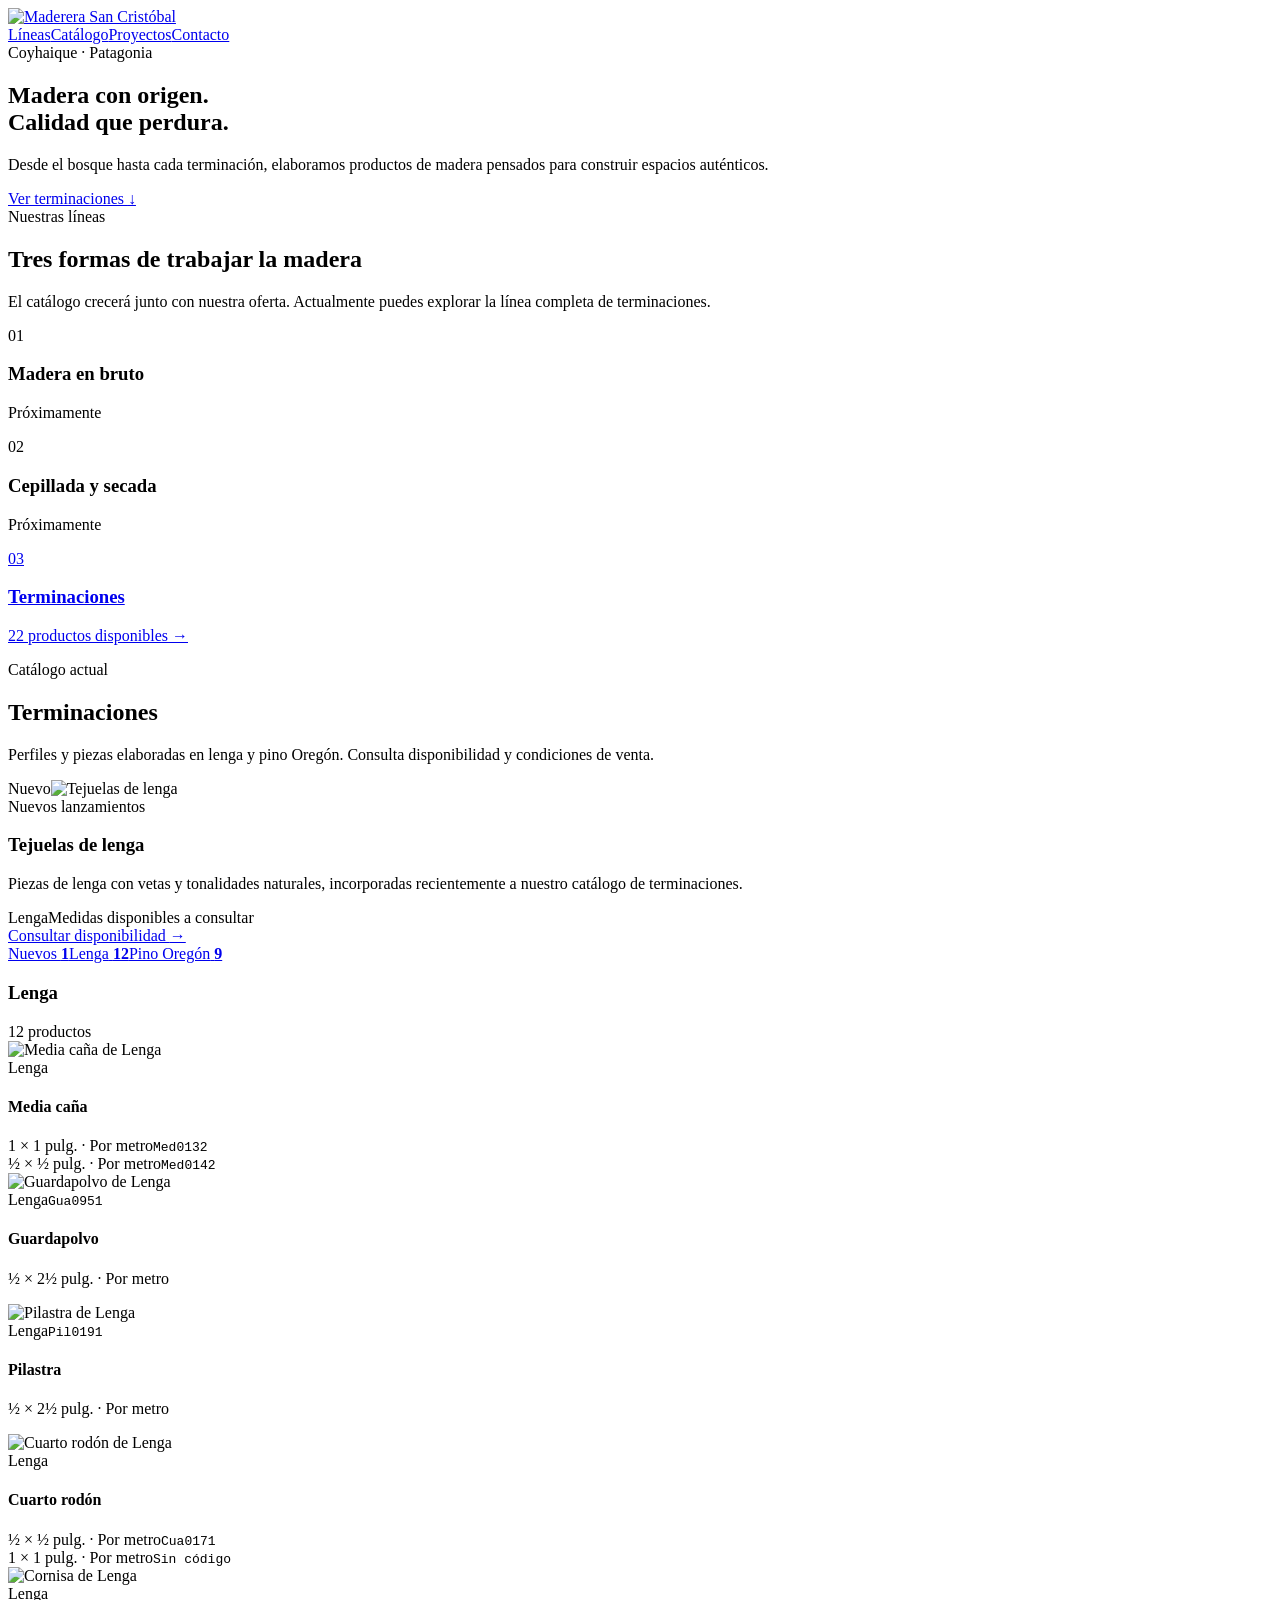
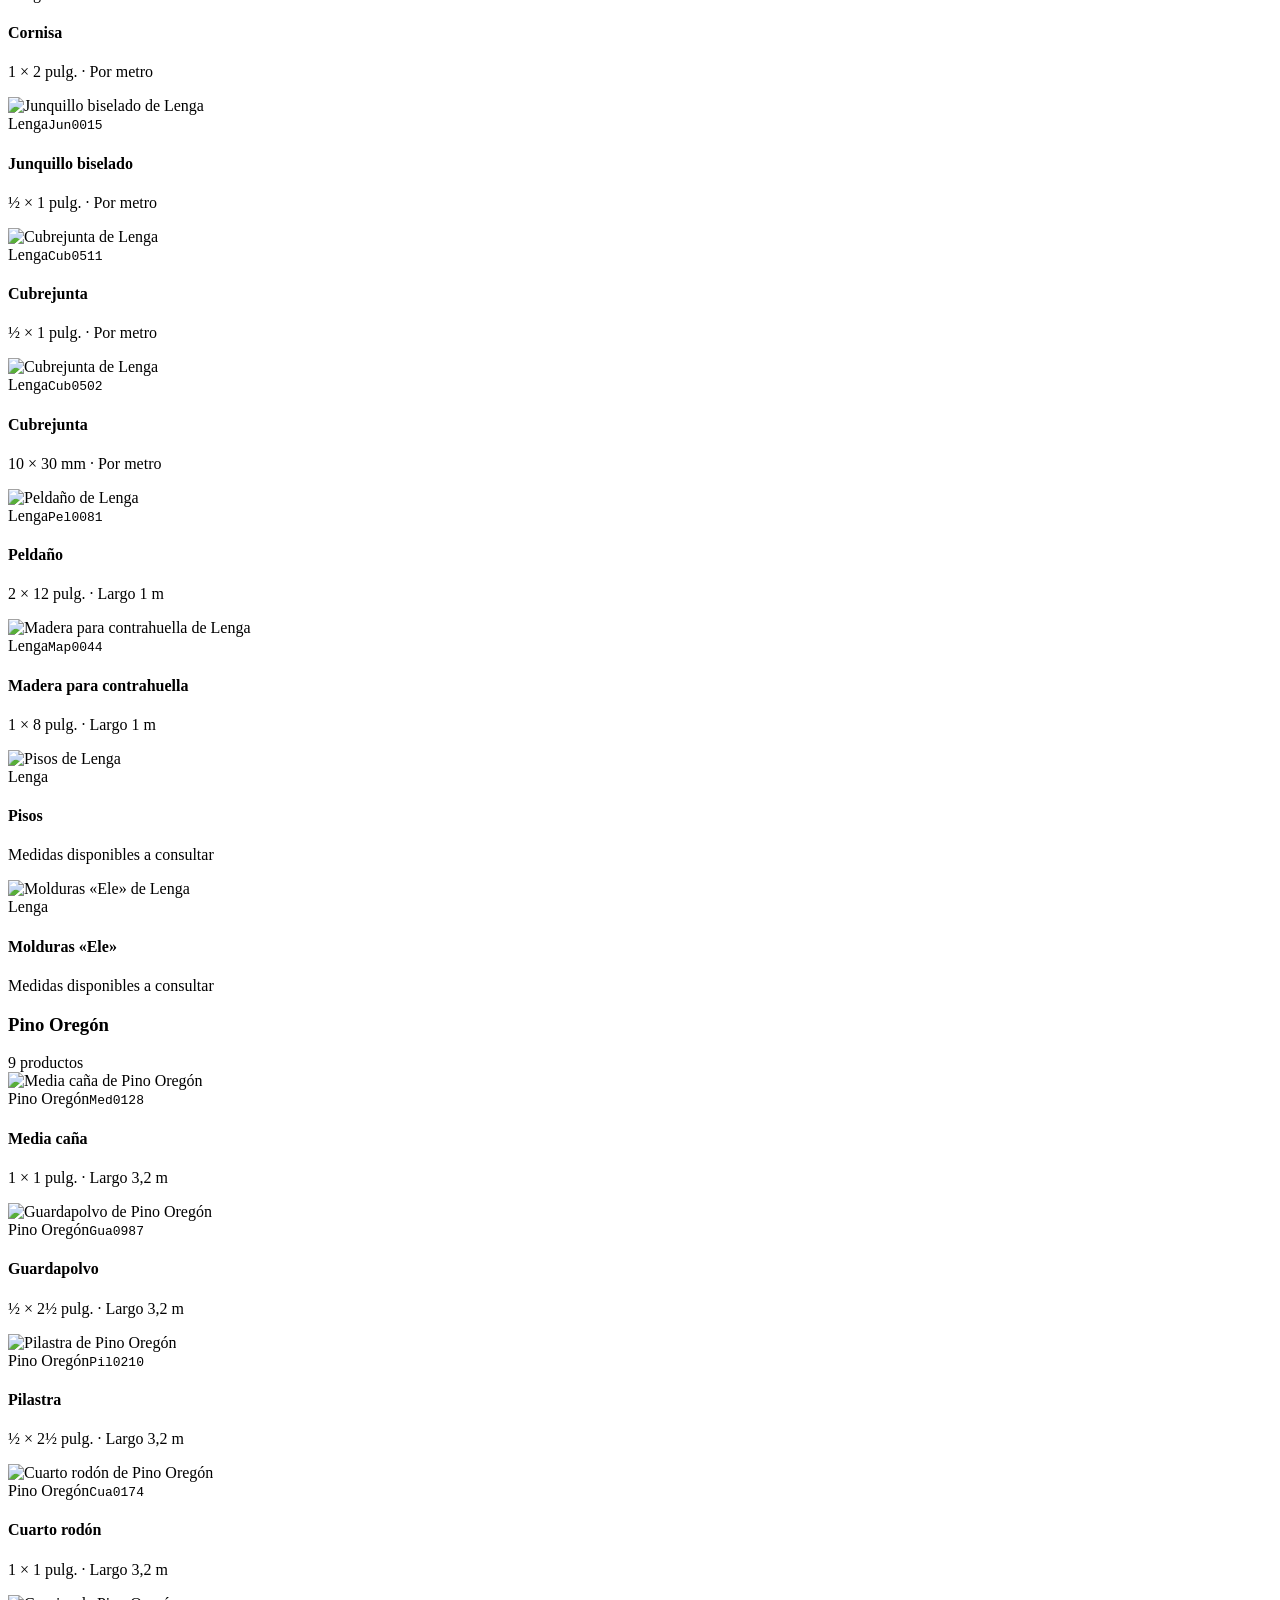
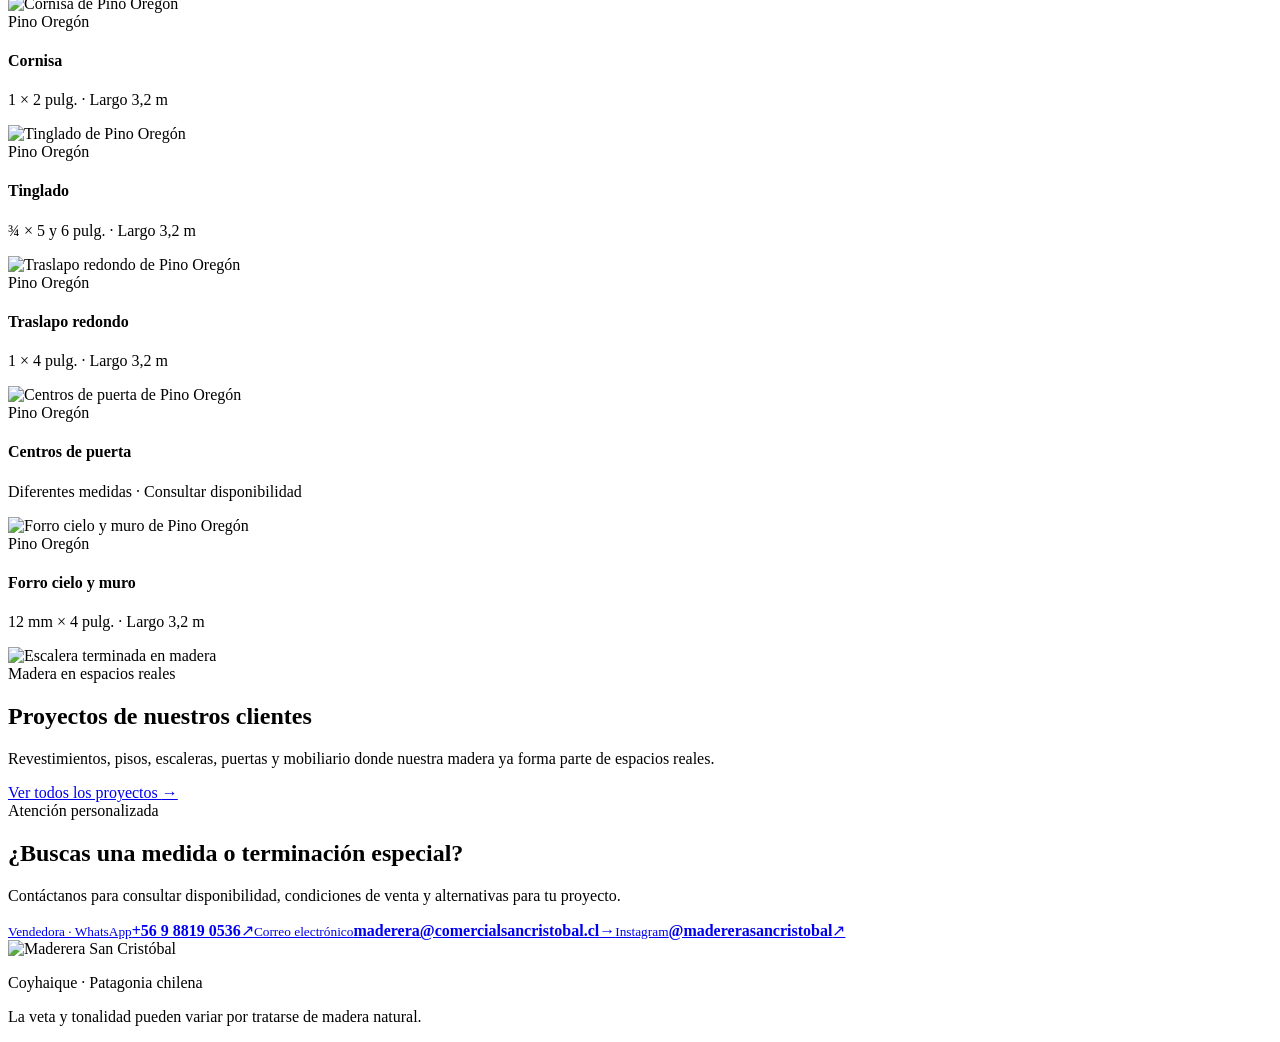
==== index.html @ 6b90dde5 "Actualiza catálogo y galería de proyectos" ====
<!DOCTYPE html><html lang="es"><head><meta charSet="utf-8"/><meta name="viewport" content="width=device-width, initial-scale=1"/><link rel="preload" href="https://catalogo-maderera-san-cristobal.bymatepro.chatgpt.site/logo.png" as="image"/><link rel="preload" href="https://catalogo-maderera-san-cristobal.bymatepro.chatgpt.site/productos-recortados/tejuelas-lenga.png" as="image"/><link rel="stylesheet" href="/_next/static/css/index.C2lmnA3q.css" data-rsc-css-href="https://catalogo-maderera-san-cristobal.bymatepro.chatgpt.site/_next/static/css/index.C2lmnA3q.css" data-precedence="vite-rsc/importer-resources"/><link rel="modulepreload" fetchPriority="low" href="https://catalogo-maderera-san-cristobal.bymatepro.chatgpt.site/_next/static/chunks/index-CFNeeUif.js"/><script src="https://catalogo-maderera-san-cristobal.bymatepro.chatgpt.site/_next/static/chunks/rolldown-runtime-C60lm6uB.js" type="module" async=""></script><script src="https://catalogo-maderera-san-cristobal.bymatepro.chatgpt.site/_next/static/chunks/framework-BgSIrAUN.js" type="module" async=""></script><link rel="modulepreload" href="https://catalogo-maderera-san-cristobal.bymatepro.chatgpt.site/_next/static/chunks/layout-segment-context-s-1HxYME.js" crossorigin=""/><title>Catálogo | Maderera San Cristóbal</title><meta name="description" content="Maderas y terminaciones de lenga y pino Oregón elaboradas en Coyhaique, Patagonia."/><link rel="shortcut icon" href="https://catalogo-maderera-san-cristobal.bymatepro.chatgpt.site/logo.png"/><link rel="icon" href="https://catalogo-maderera-san-cristobal.bymatepro.chatgpt.site/logo.png"/><script>Object.assign(((self[Symbol.for("vinext.navigationRuntime")]??={bootstrap:{routeManifest:null},functions:{}}).bootstrap.rsc??={rsc:[]}),{params:{},nav:{"pathname":"/","searchParams":[]}})</script><link rel="modulepreload" href="https://catalogo-maderera-san-cristobal.bymatepro.chatgpt.site/_next/static/chunks/index-CFNeeUif.js" />
</head><body><main><header class="topbar"><a class="brand" href="#inicio" aria-label="Ir al inicio"><img src="https://catalogo-maderera-san-cristobal.bymatepro.chatgpt.site/logo.png" alt="Maderera San Cristóbal"/></a><nav aria-label="Navegación principal"><a href="#lineas">Líneas</a><a href="#catalogo">Catálogo</a><a href="/proyectos">Proyectos</a><a href="#contacto">Contacto</a></nav></header><section class="hero" id="inicio"><div class="heroImage" role="img" aria-label="Madera elaborada en la Patagonia"></div><div class="heroShade"></div><div class="heroContent"><span class="eyebrow">Coyhaique · Patagonia</span><h1>Madera con origen.<br/>Calidad que perdura.</h1><p>Desde el bosque hasta cada terminación, elaboramos productos de madera pensados para construir espacios auténticos.</p><a class="primaryButton" href="#catalogo">Ver terminaciones <span>↓</span></a></div></section><section class="lines" id="lineas"><div class="sectionIntro"><span class="eyebrow dark">Nuestras líneas</span><h2>Tres formas de trabajar la madera</h2><p>El catálogo crecerá junto con nuestra oferta. Actualmente puedes explorar la línea completa de terminaciones.</p></div><div class="lineGrid"><article class="lineCard upcoming"><span>01</span><h3>Madera en bruto</h3><p>Próximamente</p></article><article class="lineCard upcoming"><span>02</span><h3>Cepillada y secada</h3><p>Próximamente</p></article><a class="lineCard active" href="#catalogo"><span>03</span><h3>Terminaciones</h3><p>22<!-- --> productos disponibles →</p></a></div></section><section class="catalog" id="catalogo"><div class="catalogHeading"><div><span class="eyebrow dark">Catálogo actual</span><h2>Terminaciones</h2></div><p>Perfiles y piezas elaboradas en lenga y pino Oregón. Consulta disponibilidad y condiciones de venta.</p></div><div class="launchSection" id="nuevos"><div class="launchVisual"><span class="launchBadge">Nuevo</span><img src="https://catalogo-maderera-san-cristobal.bymatepro.chatgpt.site/productos-recortados/tejuelas-lenga.png" alt="Tejuelas de lenga"/></div><div class="launchInfo"><span class="eyebrow">Nuevos lanzamientos</span><h3>Tejuelas de lenga</h3><p>Piezas de lenga con vetas y tonalidades naturales, incorporadas recientemente a nuestro catálogo de terminaciones.</p><div class="launchDetails"><span>Lenga</span><span>Medidas disponibles a consultar</span></div><a href="#contacto">Consultar disponibilidad <span>→</span></a></div></div><div class="speciesNav" aria-label="Especies disponibles"><a class="newLaunchLink" href="#nuevos">Nuevos <b>1</b></a><a href="#lenga">Lenga<!-- --> <b>12</b></a><a href="#oregon">Pino Oregón<!-- --> <b>9</b></a></div><div class="speciesSection" id="lenga"><div class="speciesTitle"><h3>Lenga</h3><span>12<!-- --> <!-- -->productos</span></div><div class="productGrid"><article class="productCard"><div class="photoWrap"><img src="https://catalogo-maderera-san-cristobal.bymatepro.chatgpt.site/productos-recortados/media-cana-lenga-0132.png" alt="Media caña de Lenga" loading="lazy"/></div><div class="productInfo"><div class="productMeta"><span>Lenga</span></div><h4>Media caña</h4><div class="variantList"><div class="variantRow"><span>1 × 1 pulg. · Por metro</span><code>Med0132</code></div><div class="variantRow"><span>½ × ½ pulg. · Por metro</span><code>Med0142</code></div></div></div></article><article class="productCard"><div class="photoWrap"><img src="https://catalogo-maderera-san-cristobal.bymatepro.chatgpt.site/productos-recortados/guardapolvo-lenga.png" alt="Guardapolvo de Lenga" loading="lazy"/></div><div class="productInfo"><div class="productMeta"><span>Lenga</span><code>Gua0951</code></div><h4>Guardapolvo</h4><p>½ × 2½ pulg. · Por metro</p></div></article><article class="productCard"><div class="photoWrap"><img src="https://catalogo-maderera-san-cristobal.bymatepro.chatgpt.site/productos-recortados/pilastra-lenga.png" alt="Pilastra de Lenga" loading="lazy"/></div><div class="productInfo"><div class="productMeta"><span>Lenga</span><code>Pil0191</code></div><h4>Pilastra</h4><p>½ × 2½ pulg. · Por metro</p></div></article><article class="productCard"><div class="photoWrap"><img src="https://catalogo-maderera-san-cristobal.bymatepro.chatgpt.site/productos-recortados/cuarto-rodon-lenga.png" alt="Cuarto rodón de Lenga" loading="lazy"/></div><div class="productInfo"><div class="productMeta"><span>Lenga</span></div><h4>Cuarto rodón</h4><div class="variantList"><div class="variantRow"><span>½ × ½ pulg. · Por metro</span><code>Cua0171</code></div><div class="variantRow"><span>1 × 1 pulg. · Por metro</span><code>Sin código</code></div></div></div></article><article class="productCard"><div class="photoWrap"><img src="https://catalogo-maderera-san-cristobal.bymatepro.chatgpt.site/productos-recortados/cornisa-lenga.png" alt="Cornisa de Lenga" loading="lazy"/></div><div class="productInfo"><div class="productMeta"><span>Lenga</span></div><h4>Cornisa</h4><p>1 × 2 pulg. · Por metro</p></div></article><article class="productCard"><div class="photoWrap"><img src="https://catalogo-maderera-san-cristobal.bymatepro.chatgpt.site/productos-recortados/junquillo-lenga.png" alt="Junquillo biselado de Lenga" loading="lazy"/></div><div class="productInfo"><div class="productMeta"><span>Lenga</span><code>Jun0015</code></div><h4>Junquillo biselado</h4><p>½ × 1 pulg. · Por metro</p></div></article><article class="productCard"><div class="photoWrap"><img src="https://catalogo-maderera-san-cristobal.bymatepro.chatgpt.site/productos-recortados/cubrejunta-lenga-0511.png" alt="Cubrejunta de Lenga" loading="lazy"/></div><div class="productInfo"><div class="productMeta"><span>Lenga</span><code>Cub0511</code></div><h4>Cubrejunta</h4><p>½ × 1 pulg. · Por metro</p></div></article><article class="productCard"><div class="photoWrap"><img src="https://catalogo-maderera-san-cristobal.bymatepro.chatgpt.site/productos-recortados/cubrejunta-lenga-0502.png" alt="Cubrejunta de Lenga" loading="lazy"/></div><div class="productInfo"><div class="productMeta"><span>Lenga</span><code>Cub0502</code></div><h4>Cubrejunta</h4><p>10 × 30 mm · Por metro</p></div></article><article class="productCard"><div class="photoWrap"><img src="https://catalogo-maderera-san-cristobal.bymatepro.chatgpt.site/productos-recortados/peldano-lenga.png" alt="Peldaño de Lenga" loading="lazy"/></div><div class="productInfo"><div class="productMeta"><span>Lenga</span><code>Pel0081</code></div><h4>Peldaño</h4><p>2 × 12 pulg. · Largo 1 m</p></div></article><article class="productCard"><div class="photoWrap"><img src="https://catalogo-maderera-san-cristobal.bymatepro.chatgpt.site/productos-recortados/contrahuella-lenga.png" alt="Madera para contrahuella de Lenga" loading="lazy"/></div><div class="productInfo"><div class="productMeta"><span>Lenga</span><code>Map0044</code></div><h4>Madera para contrahuella</h4><p>1 × 8 pulg. · Largo 1 m</p></div></article><article class="productCard"><div class="photoWrap"><img src="https://catalogo-maderera-san-cristobal.bymatepro.chatgpt.site/productos-recortados/pisos-lenga.png" alt="Pisos de Lenga" loading="lazy"/></div><div class="productInfo"><div class="productMeta"><span>Lenga</span></div><h4>Pisos</h4><p>Medidas disponibles a consultar</p></div></article><article class="productCard"><div class="photoWrap"><img src="https://catalogo-maderera-san-cristobal.bymatepro.chatgpt.site/productos-recortados/molduras-ele.png" alt="Molduras «Ele» de Lenga" loading="lazy"/></div><div class="productInfo"><div class="productMeta"><span>Lenga</span></div><h4>Molduras «Ele»</h4><p>Medidas disponibles a consultar</p></div></article></div></div><div class="speciesSection" id="oregon"><div class="speciesTitle"><h3>Pino Oregón</h3><span>9<!-- --> <!-- -->productos</span></div><div class="productGrid"><article class="productCard"><div class="photoWrap"><img src="https://catalogo-maderera-san-cristobal.bymatepro.chatgpt.site/productos-recortados/media-cana-oregon.png" alt="Media caña de Pino Oregón" loading="lazy"/></div><div class="productInfo"><div class="productMeta"><span>Pino Oregón</span><code>Med0128</code></div><h4>Media caña</h4><p>1 × 1 pulg. · Largo 3,2 m</p></div></article><article class="productCard"><div class="photoWrap"><img src="https://catalogo-maderera-san-cristobal.bymatepro.chatgpt.site/productos-recortados/guardapolvo-oregon.png" alt="Guardapolvo de Pino Oregón" loading="lazy"/></div><div class="productInfo"><div class="productMeta"><span>Pino Oregón</span><code>Gua0987</code></div><h4>Guardapolvo</h4><p>½ × 2½ pulg. · Largo 3,2 m</p></div></article><article class="productCard"><div class="photoWrap"><img src="https://catalogo-maderera-san-cristobal.bymatepro.chatgpt.site/productos-recortados/pilastra-oregon.png" alt="Pilastra de Pino Oregón" loading="lazy"/></div><div class="productInfo"><div class="productMeta"><span>Pino Oregón</span><code>Pil0210</code></div><h4>Pilastra</h4><p>½ × 2½ pulg. · Largo 3,2 m</p></div></article><article class="productCard"><div class="photoWrap"><img src="https://catalogo-maderera-san-cristobal.bymatepro.chatgpt.site/productos-recortados/cuarto-rodon-oregon.png" alt="Cuarto rodón de Pino Oregón" loading="lazy"/></div><div class="productInfo"><div class="productMeta"><span>Pino Oregón</span><code>Cua0174</code></div><h4>Cuarto rodón</h4><p>1 × 1 pulg. · Largo 3,2 m</p></div></article><article class="productCard"><div class="photoWrap"><img src="https://catalogo-maderera-san-cristobal.bymatepro.chatgpt.site/productos-recortados/cornisa-oregon-individual.png" alt="Cornisa de Pino Oregón" loading="lazy"/></div><div class="productInfo"><div class="productMeta"><span>Pino Oregón</span></div><h4>Cornisa</h4><p>1 × 2 pulg. · Largo 3,2 m</p></div></article><article class="productCard"><div class="photoWrap"><img src="https://catalogo-maderera-san-cristobal.bymatepro.chatgpt.site/productos-recortados/tinglado-oregon.png" alt="Tinglado de Pino Oregón" loading="lazy"/></div><div class="productInfo"><div class="productMeta"><span>Pino Oregón</span></div><h4>Tinglado</h4><p>¾ × 5 y 6 pulg. · Largo 3,2 m</p></div></article><article class="productCard"><div class="photoWrap"><img src="https://catalogo-maderera-san-cristobal.bymatepro.chatgpt.site/productos-recortados/traslapo-redondo-oregon.png" alt="Traslapo redondo de Pino Oregón" loading="lazy"/></div><div class="productInfo"><div class="productMeta"><span>Pino Oregón</span></div><h4>Traslapo redondo</h4><p>1 × 4 pulg. · Largo 3,2 m</p></div></article><article class="productCard"><div class="photoWrap"><img src="https://catalogo-maderera-san-cristobal.bymatepro.chatgpt.site/productos-recortados/centros-puerta-lenga-oregon.png" alt="Centros de puerta de Pino Oregón" loading="lazy"/></div><div class="productInfo"><div class="productMeta"><span>Pino Oregón</span></div><h4>Centros de puerta</h4><p>Diferentes medidas · Consultar disponibilidad</p></div></article><article class="productCard"><div class="photoWrap"><img src="https://catalogo-maderera-san-cristobal.bymatepro.chatgpt.site/productos-recortados/forro-cielo-muro-oregon.png" alt="Forro cielo y muro de Pino Oregón" loading="lazy"/></div><div class="productInfo"><div class="productMeta"><span>Pino Oregón</span></div><h4>Forro cielo y muro</h4><p>12 mm × 4 pulg. · Largo 3,2 m</p></div></article></div></div></section><section class="projectsTeaser" id="proyectos"><div class="projectsTeaserPhoto"><img src="https://catalogo-maderera-san-cristobal.bymatepro.chatgpt.site/proyectos/escalera-madera.jpg" alt="Escalera terminada en madera" loading="lazy"/></div><div class="projectsTeaserContent"><span class="eyebrow dark">Madera en espacios reales</span><h2>Proyectos de nuestros clientes</h2><p>Revestimientos, pisos, escaleras, puertas y mobiliario donde nuestra madera ya forma parte de espacios reales.</p><a href="/proyectos">Ver todos los proyectos <span>→</span></a></div></section><section class="contact" id="contacto"><div><span class="eyebrow">Atención personalizada</span><h2>¿Buscas una medida o terminación especial?</h2></div><div class="contactSide"><p>Contáctanos para consultar disponibilidad, condiciones de venta y alternativas para tu proyecto.</p><div class="contactLinks"><a href="https://wa.me/56988190536" target="_blank" rel="noreferrer" aria-label="Contactar a nuestra vendedora por WhatsApp"><small>Vendedora · WhatsApp</small><strong>+56 9 8819 0536</strong><span>↗</span></a><a href="mailto:maderera@comercialsancristobal.cl"><small>Correo electrónico</small><strong>maderera@comercialsancristobal.cl</strong><span>→</span></a><a href="https://www.instagram.com/madererasancristobal?utm_source=ig_web_button_share_sheet&amp;igsh=ZDNlZDc0MzIxNw==" target="_blank" rel="noreferrer"><small>Instagram</small><strong>@madererasancristobal</strong><span>↗</span></a></div></div></section><footer><img src="https://catalogo-maderera-san-cristobal.bymatepro.chatgpt.site/logo.png" alt="Maderera San Cristóbal"/><p>Coyhaique · Patagonia chilena</p><p>La veta y tonalidad pueden variar por tratarse de madera natural.</p></footer></main><script type="module" src="https://catalogo-maderera-san-cristobal.bymatepro.chatgpt.site/_next/static/chunks/index-CFNeeUif.js" id="_R_" async=""></script><script>((self[Symbol.for("vinext.navigationRuntime")]??={bootstrap:{routeManifest:null},functions:{}}).bootstrap.rsc??={rsc:[]}).rsc.push("2:I[\"665e12b0c064\",[],\"Children\",1]\n")</script><script>((self[Symbol.for("vinext.navigationRuntime")]??={bootstrap:{routeManifest:null},functions:{}}).bootstrap.rsc??={rsc:[]}).rsc.push("3:I[\"0c849aaf347d\",[],\"GlobalErrorBoundary\",1]\n")</script><script>((self[Symbol.for("vinext.navigationRuntime")]??={bootstrap:{routeManifest:null},functions:{}}).bootstrap.rsc??={rsc:[]}).rsc.push("4:I[\"becbbbeadc9b\",[],\"default\",1]\n")</script><script>((self[Symbol.for("vinext.navigationRuntime")]??={bootstrap:{routeManifest:null},functions:{}}).bootstrap.rsc??={rsc:[]}).rsc.push("5:I[\"0c849aaf347d\",[],\"ErrorBoundary\",1]\n")</script><script>((self[Symbol.for("vinext.navigationRuntime")]??={bootstrap:{routeManifest:null},functions:{}}).bootstrap.rsc??={rsc:[]}).rsc.push("6:I[\"757ae097eb41\",[],\"LayoutSegmentProvider\",1]\n")</script><script>((self[Symbol.for("vinext.navigationRuntime")]??={bootstrap:{routeManifest:null},functions:{}}).bootstrap.rsc??={rsc:[]}).rsc.push("7:I[\"665e12b0c064\",[],\"Slot\",1]\n")</script><script>((self[Symbol.for("vinext.navigationRuntime")]??={bootstrap:{routeManifest:null},functions:{}}).bootstrap.rsc??={rsc:[]}).rsc.push("8:I[\"a38a13628f7a\",[],\"AppRouterScrollTarget\",1]\n")</script><script>((self[Symbol.for("vinext.navigationRuntime")]??={bootstrap:{routeManifest:null},functions:{}}).bootstrap.rsc??={rsc:[]}).rsc.push("9:I[\"0c849aaf347d\",[],\"RedirectBoundary\",1]\n")</script><script>((self[Symbol.for("vinext.navigationRuntime")]??={bootstrap:{routeManifest:null},functions:{}}).bootstrap.rsc??={rsc:[]}).rsc.push(":HL[\"/_next/static/css/index.C2lmnA3q.css\",\"style\"     ]\n")</script><script>((self[Symbol.for("vinext.navigationRuntime")]??={bootstrap:{routeManifest:null},functions:{}}).bootstrap.rsc??={rsc:[]}).rsc.push("0:{\"__route\":\"route:/\",\"__interceptionContext\":null,\"__layoutIds\":[\"layout:/\"],\"__rootLayout\":\"/\",\"__sourcePage\":\"/page\",\"page:/\":\"$L1\",\"layout:/\":[[[[\"$\",\"link\",\"css:/_next/static/css/index.C2lmnA3q.css\",{\"rel\":\"stylesheet\",\"precedence\":\"vite-rsc/importer-resources\",\"href\":\"/_next/static/css/index.C2lmnA3q.css\",\"data-rsc-css-href\":\"/_next/static/css/index.C2lmnA3q.css\"}],\"$undefined\"],[\"$\",\"html\",null,{\"lang\":\"es\",\"children\":[\"$\",\"body\",null,{\"children\":[\"$\",\"$L2\",null,{}]}]}]],null],\"route:/\":[[[\"$\",\"meta\",null,{\"charSet\":\"utf-8\"}],[[\"$\",\"title\",\"0\",{\"children\":\"Catálogo | Maderera San Cristóbal\"}],[\"$\",\"meta\",\"1\",{\"name\":\"description\",\"content\":\"Maderas y terminaciones de lenga y pino Oregón elaboradas en Coyhaique, Patagonia.\"}],[\"$\",\"link\",\"2\",{\"rel\":\"shortcut icon\",\"href\":\"/logo.png\"}],[\"$\",\"link\",\"3\",{\"rel\":\"icon\",\"href\":\"/logo.png\"}]],[[\"$\",\"meta\",\"0\",{\"name\":\"viewport\",\"content\":\"width=device-width, initial-scale=1\"}]]],[\"$\",\"$L3\",null,{\"fallback\":\"$4\",\"children\":[\"$\",\"$L5\",null,{\"fallback\":\"$4\",\"children\":[\"$\",\"$L6\",null,{\"providerId\":\"layout:/\",\"segmentMap\":{\"children\":[]},\"children\":[\"$\",\"$L7\",null,{\"id\":\"layout:/\",\"parallelSlots\":\"$undefined\",\"children\":[\"$\",\"$L8\",null,{\"children\":[\"$\",\"$L9\",null,{\"children\":[[\"$\",\"$L6\",null,{\"providerId\":\"page:/\",\"segmentMap\":{\"children\":[\"__PAGE__\"]},\"children\":[\"$\",\"$L7\",null,{\"id\":\"page:/\"}]}],null]}]}]}]}]}]}],null,null],\"__layoutFlags\":{\"layout:/\":\"s\"},\"__artifactCompatibility\":{\"schemaVersion\":1,\"graphVersion\":\"app-route-graph:1177fd80f83fa7b0\",\"deploymentVersion\":\"6c3ebbb6-1da1-404c-91bd-73846ddb2e2d\",\"appElementsSchemaVersion\":1,\"rscPayloadSchemaVersion\":1,\"rootBoundaryId\":\"/\",\"renderEpoch\":null},\"__renderObservation\":{\"schemaVersion\":1,\"output\":{\"kind\":\"app-rsc\",\"mountedSlotsFingerprint\":null,\"renderEpoch\":null,\"rootBoundaryId\":\"/\",\"routeId\":\"route:/\"},\"completeness\":\"partial\",\"boundaryOutcome\":{\"kind\":\"unknown\"},\"requestApis\":[{\"kind\":\"connection\",\"status\":\"unknown\"},{\"kind\":\"cookies\",\"status\":\"unknown\"},{\"kind\":\"draftMode\",\"status\":\"unknown\"},{\"kind\":\"headers\",\"status\":\"unknown\"},{\"kind\":\"params\",\"status\":\"unknown\"},{\"kind\":\"searchParams\",\"status\":\"unknown\"}],\"dynamicFetches\":[],\"cacheTags\":[\"/\",\"_N_T_/\",\"_N_T_/index\",\"_N_T_/layout\",\"_N_T_/page\"],\"pathTags\":[\"/\"],\"cacheability\":\"unknown\",\"downgrade\":{\"target\":\"freshRender\",\"reasons\":[{\"code\":\"CP_DOWNGRADE_CACHEABILITY_UNKNOWN\",\"target\":\"freshRender\"},{\"code\":\"CP_DOWNGRADE_INCOMPLETE_OBSERVATION\",\"completeness\":\"partial\",\"target\":\"freshRender\"},{\"code\":\"CP_DOWNGRADE_UNKNOWN_REQUEST_API\",\"requestApi\":\"connection\",\"target\":\"freshRender\"},{\"code\":\"CP_DOWNGRADE_UNKNOWN_REQUEST_API\",\"requestApi\":\"cookies\",\"target\":\"freshRender\"},{\"code\":\"CP_DOWNGRADE_UNKNOWN_REQUEST_API\",\"requestApi\":\"draftMode\",\"target\":\"freshRender\"},{\"code\":\"CP_DOWNGRADE_UNKNOWN_REQUEST_API\",\"requestApi\":\"headers\",\"target\":\"freshRender\"},{\"code\":\"CP_DOWNGRADE_UNKNOWN_REQUEST_API\",\"requestApi\":\"params\",\"target\":\"freshRender\"},{\"code\":\"CP_DOWNGRADE_UNKNOWN_REQUEST_API\",\"requestApi\":\"searchParams\",\"target\":\"freshRender\"}],\"fallback\":{\"kind\":\"breakerFallback\",\"code\":\"CP_PRIVATE_DYNAMIC_DOWNGRADE\",\"mode\":\"renderFresh\",\"scope\":\"affectedOutput\",\"fields\":{\"reasonCodes\":[\"CP_DOWNGRADE_CACHEABILITY_UNKNOWN\",\"CP_DOWNGRADE_INCOMPLETE_OBSERVATION\",\"CP_DOWNGRADE_UNKNOWN_REQUEST_API\",\"CP_DOWNGRADE_UNKNOWN_REQUEST_API\",\"CP_DOWNGRADE_UNKNOWN_REQUEST_API\",\"CP_DOWNGRADE_UNKNOWN_REQUEST_API\",\"CP_DOWNGRADE_UNKNOWN_REQUEST_API\",\"CP_DOWNGRADE_UNKNOWN_REQUEST_API\"],\"target\":\"freshRender\"}},\"isPublicCacheCandidate\":false}}}\n")</script><script>((self[Symbol.for("vinext.navigationRuntime")]??={bootstrap:{routeManifest:null},functions:{}}).bootstrap.rsc??={rsc:[]}).rsc.push(":HL[\"/logo.png\",\"image\"]\n")</script><script>((self[Symbol.for("vinext.navigationRuntime")]??={bootstrap:{routeManifest:null},functions:{}}).bootstrap.rsc??={rsc:[]}).rsc.push(":HL[\"/productos-recortados/tejuelas-lenga.png\",\"image\"]\n")</script><script>((self[Symbol.for("vinext.navigationRuntime")]??={bootstrap:{routeManifest:null},functions:{}}).bootstrap.rsc??={rsc:[]}).rsc.push("1:[\"$\",\"main\",null,{\"children\":[[\"$\",\"header\",null,{\"className\":\"topbar\",\"children\":[[\"$\",\"a\",null,{\"className\":\"brand\",\"href\":\"#inicio\",\"aria-label\":\"Ir al inicio\",\"children\":[\"$\",\"img\",null,{\"src\":\"/logo.png\",\"alt\":\"Maderera San Cristóbal\"}]}],[\"$\",\"nav\",null,{\"aria-label\":\"Navegación principal\",\"children\":[[\"$\",\"a\",null,{\"href\":\"#lineas\",\"children\":\"Líneas\"}],[\"$\",\"a\",null,{\"href\":\"#catalogo\",\"children\":\"Catálogo\"}],[\"$\",\"a\",null,{\"href\":\"/proyectos\",\"children\":\"Proyectos\"}],[\"$\",\"a\",null,{\"href\":\"#contacto\",\"children\":\"Contacto\"}]]}]]}],[\"$\",\"section\",null,{\"className\":\"hero\",\"id\":\"inicio\",\"children\":[[\"$\",\"div\",null,{\"className\":\"heroImage\",\"role\":\"img\",\"aria-label\":\"Madera elaborada en la Patagonia\"}],[\"$\",\"div\",null,{\"className\":\"heroShade\"}],[\"$\",\"div\",null,{\"className\":\"heroContent\",\"children\":[[\"$\",\"span\",null,{\"className\":\"eyebrow\",\"children\":\"Coyhaique · Patagonia\"}],[\"$\",\"h1\",null,{\"children\":[\"Madera con origen.\",[\"$\",\"br\",null,{}],\"Calidad que perdura.\"]}],[\"$\",\"p\",null,{\"children\":\"Desde el bosque hasta cada terminación, elaboramos productos de madera pensados para construir espacios auténticos.\"}],[\"$\",\"a\",null,{\"className\":\"primaryButton\",\"href\":\"#catalogo\",\"children\":[\"Ver terminaciones \",[\"$\",\"span\",null,{\"children\":\"↓\"}]]}]]}]]}],[\"$\",\"section\",null,{\"className\":\"lines\",\"id\":\"lineas\",\"children\":[[\"$\",\"div\",null,{\"className\":\"sectionIntro\",\"children\":[[\"$\",\"span\",null,{\"className\":\"eyebrow dark\",\"children\":\"Nuestras líneas\"}],[\"$\",\"h2\",null,{\"children\":\"Tres formas de trabajar la madera\"}],[\"$\",\"p\",null,{\"children\":\"El catálogo crecerá junto con nuestra oferta. Actualmente puedes explorar la línea completa de terminaciones.\"}]]}],[\"$\",\"div\",null,{\"className\":\"lineGrid\",\"children\":[[\"$\",\"article\",null,{\"className\":\"lineCard upcoming\",\"children\":[[\"$\",\"span\",null,{\"children\":\"01\"}],[\"$\",\"h3\",null,{\"children\":\"Madera en bruto\"}],[\"$\",\"p\",null,{\"children\":\"Próximamente\"}]]}],[\"$\",\"article\",null,{\"className\":\"lineCard upcoming\",\"children\":[[\"$\",\"span\",null,{\"children\":\"02\"}],[\"$\",\"h3\",null,{\"children\":\"Cepillada y secada\"}],[\"$\",\"p\",null,{\"children\":\"Próximamente\"}]]}],[\"$\",\"a\",null,{\"className\":\"lineCard active\",\"href\":\"#catalogo\",\"children\":[[\"$\",\"span\",null,{\"children\":\"03\"}],[\"$\",\"h3\",null,{\"children\":\"Terminaciones\"}],[\"$\",\"p\",null,{\"children\":[22,\" productos disponibles →\"]}]]}]]}]]}],[\"$\",\"section\",null,{\"className\":\"catalog\",\"id\":\"catalogo\",\"children\":[[\"$\",\"div\",null,{\"className\":\"catalogHeading\",\"children\":[[\"$\",\"div\",null,{\"children\":[[\"$\",\"span\",null,{\"className\":\"eyebrow dark\",\"children\":\"Catálogo actual\"}],[\"$\",\"h2\",null,{\"children\":\"Terminaciones\"}]]}],[\"$\",\"p\",null,{\"children\":\"Perfiles y piezas elaboradas en lenga y pino Oregón. Consulta disponibilidad y condiciones de venta.\"}]]}],[\"$\",\"div\",null,{\"className\":\"launchSection\",\"id\":\"nuevos\",\"children\":[[\"$\",\"div\",null,{\"className\":\"launchVisual\",\"children\":[[\"$\",\"span\",null,{\"className\":\"launchBadge\",\"children\":\"Nuevo\"}],[\"$\",\"img\",null,{\"src\":\"/productos-recortados/tejuelas-lenga.png\",\"alt\":\"Tejuelas de lenga\"}]]}],[\"$\",\"div\",null,{\"className\":\"launchInfo\",\"children\":[[\"$\",\"span\",null,{\"className\":\"eyebrow\",\"children\":\"Nuevos lanzamientos\"}],[\"$\",\"h3\",null,{\"children\":\"Tejuelas de lenga\"}],[\"$\",\"p\",null,{\"children\":\"Piezas de lenga con vetas y tonalidades naturales, incorporadas recientemente a nuestro catálogo de terminaciones.\"}],[\"$\",\"div\",null,{\"className\":\"launchDetails\",\"children\":[[\"$\",\"span\",null,{\"children\":\"Lenga\"}],[\"$\",\"span\",null,{\"children\":\"Medidas disponibles a consultar\"}]]}],[\"$\",\"a\",null,{\"href\":\"#contacto\",\"children\":[\"Consultar disponibilidad \",[\"$\",\"span\",null,{\"children\":\"→\"}]]}]]}]]}],[\"$\",\"div\",null,{\"className\":\"speciesNav\",\"aria-label\":\"Especies disponibles\",\"children\":[[\"$\",\"a\",null,{\"className\":\"newLaunchLink\",\"href\":\"#nuevos\",\"children\":[\"Nuevos \",[\"$\",\"b\",null,{\"children\":\"1\"}]]}],[[\"$\",\"a\",\"lenga\",{\"href\":\"#lenga\",\"children\":[\"Lenga\",\" \",[\"$\",\"b\",null,{\"children\":12}]]}],[\"$\",\"a\",\"oregon\",{\"href\":\"#oregon\",\"children\":[\"Pino Oregón\",\" \",[\"$\",\"b\",null,{\"children\":9}]]}]]]}],[[\"$\",\"div\",\"lenga\",{\"className\":\"speciesSection\",\"id\":\"lenga\",\"children\":[[\"$\",\"div\",null,{\"className\":\"speciesTitle\",\"children\":[[\"$\",\"h3\",null,{\"children\":\"Lenga\"}],[\"$\",\"span\",null,{\"children\":[12,\" \",\"productos\"]}]]}],[\"$\",\"div\",null,{\"className\":\"productGrid\",\"children\":[[\"$\",\"article\",\"—-0\",{\"className\":\"productCard\",\"children\":[[\"$\",\"div\",null,{\"className\":\"photoWrap\",\"children\":[\"$\",\"img\",null,{\"src\":\"/productos-recortados/media-cana-lenga-0132.png\",\"alt\":\"Media caña de Lenga\",\"loading\":\"lazy\"}]}],[\"$\",\"div\",null,{\"className\":\"productInfo\",\"children\":[[\"$\",\"div\",null,{\"className\":\"productMeta\",\"children\":[[\"$\",\"span\",null,{\"children\":\"Lenga\"}],false]}],[\"$\",\"h4\",null,{\"children\":\"Media caña\"}],[\"$\",\"div\",null,{\"className\":\"variantList\",\"children\":[\"$La\",\"$Lb\"]}]]}]]}],\"$Lc\",\"$Ld\",\"$Le\",\"$Lf\",\"$L10\",\"$L11\",\"$L12\",\"$L13\",\"$L14\",\"$L15\",\"$L16\"]}]]}],\"$L17\"]]}],\"$L18\",\"$L19\",\"$L1a\"]}]\n")</script><script>((self[Symbol.for("vinext.navigationRuntime")]??={bootstrap:{routeManifest:null},functions:{}}).bootstrap.rsc??={rsc:[]}).rsc.push("a:[\"$\",\"div\",\"Med0132\",{\"className\":\"variantRow\",\"children\":[[\"$\",\"span\",null,{\"children\":\"1 × 1 pulg. · Por metro\"}],[\"$\",\"code\",null,{\"children\":\"Med0132\"}]]}]\n")</script><script>((self[Symbol.for("vinext.navigationRuntime")]??={bootstrap:{routeManifest:null},functions:{}}).bootstrap.rsc??={rsc:[]}).rsc.push("b:[\"$\",\"div\",\"Med0142\",{\"className\":\"variantRow\",\"children\":[[\"$\",\"span\",null,{\"children\":\"½ × ½ pulg. · Por metro\"}],[\"$\",\"code\",null,{\"children\":\"Med0142\"}]]}]\n")</script><script>((self[Symbol.for("vinext.navigationRuntime")]??={bootstrap:{routeManifest:null},functions:{}}).bootstrap.rsc??={rsc:[]}).rsc.push("c:[\"$\",\"article\",\"Gua0951-1\",{\"className\":\"productCard\",\"children\":[[\"$\",\"div\",null,{\"className\":\"photoWrap\",\"children\":[\"$\",\"img\",null,{\"src\":\"/productos-recortados/guardapolvo-lenga.png\",\"alt\":\"Guardapolvo de Lenga\",\"loading\":\"lazy\"}]}],[\"$\",\"div\",null,{\"className\":\"productInfo\",\"children\":[[\"$\",\"div\",null,{\"className\":\"productMeta\",\"children\":[[\"$\",\"span\",null,{\"children\":\"Lenga\"}],[\"$\",\"code\",null,{\"children\":\"Gua0951\"}]]}],[\"$\",\"h4\",null,{\"children\":\"Guardapolvo\"}],[\"$\",\"p\",null,{\"children\":\"½ × 2½ pulg. · Por metro\"}]]}]]}]\n")</script><script>((self[Symbol.for("vinext.navigationRuntime")]??={bootstrap:{routeManifest:null},functions:{}}).bootstrap.rsc??={rsc:[]}).rsc.push("d:[\"$\",\"article\",\"Pil0191-2\",{\"className\":\"productCard\",\"children\":[[\"$\",\"div\",null,{\"className\":\"photoWrap\",\"children\":[\"$\",\"img\",null,{\"src\":\"/productos-recortados/pilastra-lenga.png\",\"alt\":\"Pilastra de Lenga\",\"loading\":\"lazy\"}]}],[\"$\",\"div\",null,{\"className\":\"productInfo\",\"children\":[[\"$\",\"div\",null,{\"className\":\"productMeta\",\"children\":[[\"$\",\"span\",null,{\"children\":\"Lenga\"}],[\"$\",\"code\",null,{\"children\":\"Pil0191\"}]]}],[\"$\",\"h4\",null,{\"children\":\"Pilastra\"}],[\"$\",\"p\",null,{\"children\":\"½ × 2½ pulg. · Por metro\"}]]}]]}]\n")</script><script>((self[Symbol.for("vinext.navigationRuntime")]??={bootstrap:{routeManifest:null},functions:{}}).bootstrap.rsc??={rsc:[]}).rsc.push("e:[\"$\",\"article\",\"—-3\",{\"className\":\"productCard\",\"children\":[[\"$\",\"div\",null,{\"className\":\"photoWrap\",\"children\":[\"$\",\"img\",null,{\"src\":\"/productos-recortados/cuarto-rodon-lenga.png\",\"alt\":\"Cuarto rodón de Lenga\",\"loading\":\"lazy\"}]}],[\"$\",\"div\",null,{\"className\":\"productInfo\",\"children\":[[\"$\",\"div\",null,{\"className\":\"productMeta\",\"children\":[[\"$\",\"span\",null,{\"children\":\"Lenga\"}],false]}],[\"$\",\"h4\",null,{\"children\":\"Cuarto rodón\"}],[\"$\",\"div\",null,{\"className\":\"variantList\",\"children\":[[\"$\",\"div\",\"Cua0171\",{\"className\":\"variantRow\",\"children\":[[\"$\",\"span\",null,{\"children\":\"½ × ½ pulg. · Por metro\"}],[\"$\",\"code\",null,{\"children\":\"Cua0171\"}]]}],[\"$\",\"div\",\"Sin código\",{\"className\":\"variantRow\",\"children\":[[\"$\",\"span\",null,{\"children\":\"1 × 1 pulg. · Por metro\"}],[\"$\",\"code\",null,{\"children\":\"Sin código\"}]]}]]}]]}]]}]\n")</script><script>((self[Symbol.for("vinext.navigationRuntime")]??={bootstrap:{routeManifest:null},functions:{}}).bootstrap.rsc??={rsc:[]}).rsc.push("f:[\"$\",\"article\",\"—-4\",{\"className\":\"productCard\",\"children\":[[\"$\",\"div\",null,{\"className\":\"photoWrap\",\"children\":[\"$\",\"img\",null,{\"src\":\"/productos-recortados/cornisa-lenga.png\",\"alt\":\"Cornisa de Lenga\",\"loading\":\"lazy\"}]}],[\"$\",\"div\",null,{\"className\":\"productInfo\",\"children\":[[\"$\",\"div\",null,{\"className\":\"productMeta\",\"children\":[[\"$\",\"span\",null,{\"children\":\"Lenga\"}],false]}],[\"$\",\"h4\",null,{\"children\":\"Cornisa\"}],[\"$\",\"p\",null,{\"children\":\"1 × 2 pulg. · Por metro\"}]]}]]}]\n")</script><script>((self[Symbol.for("vinext.navigationRuntime")]??={bootstrap:{routeManifest:null},functions:{}}).bootstrap.rsc??={rsc:[]}).rsc.push("10:[\"$\",\"article\",\"Jun0015-5\",{\"className\":\"productCard\",\"children\":[[\"$\",\"div\",null,{\"className\":\"photoWrap\",\"children\":[\"$\",\"img\",null,{\"src\":\"/productos-recortados/junquillo-lenga.png\",\"alt\":\"Junquillo biselado de Lenga\",\"loading\":\"lazy\"}]}],[\"$\",\"div\",null,{\"className\":\"productInfo\",\"children\":[[\"$\",\"div\",null,{\"className\":\"productMeta\",\"children\":[[\"$\",\"span\",null,{\"children\":\"Lenga\"}],[\"$\",\"code\",null,{\"children\":\"Jun0015\"}]]}],[\"$\",\"h4\",null,{\"children\":\"Junquillo biselado\"}],[\"$\",\"p\",null,{\"children\":\"½ × 1 pulg. · Por metro\"}]]}]]}]\n")</script><script>((self[Symbol.for("vinext.navigationRuntime")]??={bootstrap:{routeManifest:null},functions:{}}).bootstrap.rsc??={rsc:[]}).rsc.push("11:[\"$\",\"article\",\"Cub0511-6\",{\"className\":\"productCard\",\"children\":[[\"$\",\"div\",null,{\"className\":\"photoWrap\",\"children\":[\"$\",\"img\",null,{\"src\":\"/productos-recortados/cubrejunta-lenga-0511.png\",\"alt\":\"Cubrejunta de Lenga\",\"loading\":\"lazy\"}]}],[\"$\",\"div\",null,{\"className\":\"productInfo\",\"children\":[[\"$\",\"div\",null,{\"className\":\"productMeta\",\"children\":[[\"$\",\"span\",null,{\"children\":\"Lenga\"}],[\"$\",\"code\",null,{\"children\":\"Cub0511\"}]]}],[\"$\",\"h4\",null,{\"children\":\"Cubrejunta\"}],[\"$\",\"p\",null,{\"children\":\"½ × 1 pulg. · Por metro\"}]]}]]}]\n")</script><script>((self[Symbol.for("vinext.navigationRuntime")]??={bootstrap:{routeManifest:null},functions:{}}).bootstrap.rsc??={rsc:[]}).rsc.push("12:[\"$\",\"article\",\"Cub0502-7\",{\"className\":\"productCard\",\"children\":[[\"$\",\"div\",null,{\"className\":\"photoWrap\",\"children\":[\"$\",\"img\",null,{\"src\":\"/productos-recortados/cubrejunta-lenga-0502.png\",\"alt\":\"Cubrejunta de Lenga\",\"loading\":\"lazy\"}]}],[\"$\",\"div\",null,{\"className\":\"productInfo\",\"children\":[[\"$\",\"div\",null,{\"className\":\"productMeta\",\"children\":[[\"$\",\"span\",null,{\"children\":\"Lenga\"}],[\"$\",\"code\",null,{\"children\":\"Cub0502\"}]]}],[\"$\",\"h4\",null,{\"children\":\"Cubrejunta\"}],[\"$\",\"p\",null,{\"children\":\"10 × 30 mm · Por metro\"}]]}]]}]\n")</script><script>((self[Symbol.for("vinext.navigationRuntime")]??={bootstrap:{routeManifest:null},functions:{}}).bootstrap.rsc??={rsc:[]}).rsc.push("13:[\"$\",\"article\",\"Pel0081-8\",{\"className\":\"productCard\",\"children\":[[\"$\",\"div\",null,{\"className\":\"photoWrap\",\"children\":[\"$\",\"img\",null,{\"src\":\"/productos-recortados/peldano-lenga.png\",\"alt\":\"Peldaño de Lenga\",\"loading\":\"lazy\"}]}],[\"$\",\"div\",null,{\"className\":\"productInfo\",\"children\":[[\"$\",\"div\",null,{\"className\":\"productMeta\",\"children\":[[\"$\",\"span\",null,{\"children\":\"Lenga\"}],[\"$\",\"code\",null,{\"children\":\"Pel0081\"}]]}],[\"$\",\"h4\",null,{\"children\":\"Peldaño\"}],[\"$\",\"p\",null,{\"children\":\"2 × 12 pulg. · Largo 1 m\"}]]}]]}]\n")</script><script>((self[Symbol.for("vinext.navigationRuntime")]??={bootstrap:{routeManifest:null},functions:{}}).bootstrap.rsc??={rsc:[]}).rsc.push("14:[\"$\",\"article\",\"Map0044-9\",{\"className\":\"productCard\",\"children\":[[\"$\",\"div\",null,{\"className\":\"photoWrap\",\"children\":[\"$\",\"img\",null,{\"src\":\"/productos-recortados/contrahuella-lenga.png\",\"alt\":\"Madera para contrahuella de Lenga\",\"loading\":\"lazy\"}]}],[\"$\",\"div\",null,{\"className\":\"productInfo\",\"children\":[[\"$\",\"div\",null,{\"className\":\"productMeta\",\"children\":[[\"$\",\"span\",null,{\"children\":\"Lenga\"}],[\"$\",\"code\",null,{\"children\":\"Map0044\"}]]}],[\"$\",\"h4\",null,{\"children\":\"Madera para contrahuella\"}],[\"$\",\"p\",null,{\"children\":\"1 × 8 pulg. · Largo 1 m\"}]]}]]}]\n")</script><script>((self[Symbol.for("vinext.navigationRuntime")]??={bootstrap:{routeManifest:null},functions:{}}).bootstrap.rsc??={rsc:[]}).rsc.push("15:[\"$\",\"article\",\"—-10\",{\"className\":\"productCard\",\"children\":[[\"$\",\"div\",null,{\"className\":\"photoWrap\",\"children\":[\"$\",\"img\",null,{\"src\":\"/productos-recortados/pisos-lenga.png\",\"alt\":\"Pisos de Lenga\",\"loading\":\"lazy\"}]}],[\"$\",\"div\",null,{\"className\":\"productInfo\",\"children\":[[\"$\",\"div\",null,{\"className\":\"productMeta\",\"children\":[[\"$\",\"span\",null,{\"children\":\"Lenga\"}],false]}],[\"$\",\"h4\",null,{\"children\":\"Pisos\"}],[\"$\",\"p\",null,{\"children\":\"Medidas disponibles a consultar\"}]]}]]}]\n")</script><script>((self[Symbol.for("vinext.navigationRuntime")]??={bootstrap:{routeManifest:null},functions:{}}).bootstrap.rsc??={rsc:[]}).rsc.push("16:[\"$\",\"article\",\"—-11\",{\"className\":\"productCard\",\"children\":[[\"$\",\"div\",null,{\"className\":\"photoWrap\",\"children\":[\"$\",\"img\",null,{\"src\":\"/productos-recortados/molduras-ele.png\",\"alt\":\"Molduras «Ele» de Lenga\",\"loading\":\"lazy\"}]}],[\"$\",\"div\",null,{\"className\":\"productInfo\",\"children\":[[\"$\",\"div\",null,{\"className\":\"productMeta\",\"children\":[[\"$\",\"span\",null,{\"children\":\"Lenga\"}],false]}],[\"$\",\"h4\",null,{\"children\":\"Molduras «Ele»\"}],[\"$\",\"p\",null,{\"children\":\"Medidas disponibles a consultar\"}]]}]]}]\n")</script><script>((self[Symbol.for("vinext.navigationRuntime")]??={bootstrap:{routeManifest:null},functions:{}}).bootstrap.rsc??={rsc:[]}).rsc.push("17:[\"$\",\"div\",\"oregon\",{\"className\":\"speciesSection\",\"id\":\"oregon\",\"children\":[[\"$\",\"div\",null,{\"className\":\"speciesTitle\",\"children\":[[\"$\",\"h3\",null,{\"children\":\"Pino Oregón\"}],[\"$\",\"span\",null,{\"children\":[9,\" \",\"productos\"]}]]}],[\"$\",\"div\",null,{\"className\":\"productGrid\",\"children\":[[\"$\",\"article\",\"Med0128-0\",{\"className\":\"productCard\",\"children\":[[\"$\",\"div\",null,{\"className\":\"photoWrap\",\"children\":[\"$\",\"img\",null,{\"src\":\"/productos-recortados/media-cana-oregon.png\",\"alt\":\"Media caña de Pino Oregón\",\"loading\":\"lazy\"}]}],[\"$\",\"div\",null,{\"className\":\"productInfo\",\"children\":[[\"$\",\"div\",null,{\"className\":\"productMeta\",\"children\":[[\"$\",\"span\",null,{\"children\":\"Pino Oregón\"}],[\"$\",\"code\",null,{\"children\":\"Med0128\"}]]}],[\"$\",\"h4\",null,{\"children\":\"Media caña\"}],[\"$\",\"p\",null,{\"children\":\"1 × 1 pulg. · Largo 3,2 m\"}]]}]]}],[\"$\",\"article\",\"Gua0987-1\",{\"className\":\"productCard\",\"children\":[[\"$\",\"div\",null,{\"className\":\"photoWrap\",\"children\":[\"$\",\"img\",null,{\"src\":\"/productos-recortados/guardapolvo-oregon.png\",\"alt\":\"Guardapolvo de Pino Oregón\",\"loading\":\"lazy\"}]}],[\"$\",\"div\",null,{\"className\":\"productInfo\",\"children\":[[\"$\",\"div\",null,{\"className\":\"productMeta\",\"children\":[[\"$\",\"span\",null,{\"children\":\"Pino Oregón\"}],[\"$\",\"code\",null,{\"children\":\"Gua0987\"}]]}],[\"$\",\"h4\",null,{\"children\":\"Guardapolvo\"}],[\"$\",\"p\",null,{\"children\":\"½ × 2½ pulg. · Largo 3,2 m\"}]]}]]}],[\"$\",\"article\",\"Pil0210-2\",{\"className\":\"productCard\",\"children\":[[\"$\",\"div\",null,{\"className\":\"photoWrap\",\"children\":[\"$\",\"img\",null,{\"src\":\"/productos-recortados/pilastra-oregon.png\",\"alt\":\"Pilastra de Pino Oregón\",\"loading\":\"lazy\"}]}],[\"$\",\"div\",null,{\"className\":\"productInfo\",\"children\":[[\"$\",\"div\",null,{\"className\":\"productMeta\",\"children\":[[\"$\",\"span\",null,{\"children\":\"Pino Oregón\"}],[\"$\",\"code\",null,{\"children\":\"Pil0210\"}]]}],[\"$\",\"h4\",null,{\"children\":\"Pilastra\"}],[\"$\",\"p\",null,{\"children\":\"½ × 2½ pulg. · Largo 3,2 m\"}]]}]]}],[\"$\",\"article\",\"Cua0174-3\",{\"className\":\"productCard\",\"children\":[[\"$\",\"div\",null,{\"className\":\"photoWrap\",\"children\":[\"$\",\"img\",null,{\"src\":\"/productos-recortados/cuarto-rodon-oregon.png\",\"alt\":\"Cuarto rodón de Pino Oregón\",\"loading\":\"lazy\"}]}],[\"$\",\"div\",null,{\"className\":\"productInfo\",\"children\":[[\"$\",\"div\",null,{\"className\":\"productMeta\",\"children\":[[\"$\",\"span\",null,{\"children\":\"Pino Oregón\"}],[\"$\",\"code\",null,{\"children\":\"Cua0174\"}]]}],[\"$\",\"h4\",null,{\"children\":\"Cuarto rodón\"}],[\"$\",\"p\",null,{\"children\":\"1 × 1 pulg. · Largo 3,2 m\"}]]}]]}],[\"$\",\"article\",\"—-4\",{\"className\":\"productCard\",\"children\":[[\"$\",\"div\",null,{\"className\":\"photoWrap\",\"children\":[\"$\",\"img\",null,{\"src\":\"/productos-recortados/cornisa-oregon-individual.png\",\"alt\":\"Cornisa de Pino Oregón\",\"loading\":\"lazy\"}]}],[\"$\",\"div\",null,{\"className\":\"productInfo\",\"children\":[[\"$\",\"div\",null,{\"className\":\"productMeta\",\"children\":[[\"$\",\"span\",null,{\"children\":\"Pino Oregón\"}],false]}],[\"$\",\"h4\",null,{\"children\":\"Cornisa\"}],[\"$\",\"p\",null,{\"children\":\"1 × 2 pulg. · Largo 3,2 m\"}]]}]]}],[\"$\",\"article\",\"—-5\",{\"className\":\"productCard\",\"children\":[[\"$\",\"div\",null,{\"className\":\"photoWrap\",\"children\":[\"$\",\"img\",null,{\"src\":\"/productos-recortados/tinglado-oregon.png\",\"alt\":\"Tinglado de Pino Oregón\",\"loading\":\"lazy\"}]}],[\"$\",\"div\",null,{\"className\":\"productInfo\",\"children\":[[\"$\",\"div\",null,{\"className\":\"productMeta\",\"children\":[[\"$\",\"span\",null,{\"children\":\"Pino Oregón\"}],false]}],[\"$\",\"h4\",null,{\"children\":\"Tinglado\"}],[\"$\",\"p\",null,{\"children\":\"¾ × 5 y 6 pulg. · Largo 3,2 m\"}]]}]]}],[\"$\",\"article\",\"—-6\",{\"className\":\"productCard\",\"children\":[[\"$\",\"div\",null,{\"className\":\"photoWrap\",\"children\":[\"$\",\"img\",null,{\"src\":\"/productos-recortados/traslapo-redondo-oregon.png\",\"alt\":\"Traslapo redondo de Pino Oregón\",\"loading\":\"lazy\"}]}],[\"$\",\"div\",null,{\"className\":\"productInfo\",\"children\":[[\"$\",\"div\",null,{\"className\":\"productMeta\",\"children\":[[\"$\",\"span\",null,{\"children\":\"Pino Oregón\"}],false]}],[\"$\",\"h4\",null,{\"children\":\"Traslapo redondo\"}],[\"$\",\"p\",null,{\"children\":\"1 × 4 pulg. · Largo 3,2 m\"}]]}]]}],[\"$\",\"article\",\"—-7\",{\"className\":\"productCard\",\"children\":[[\"$\",\"div\",null,{\"className\":\"photoWrap\",\"children\":[\"$\",\"img\",null,{\"src\":\"/productos-recortados/centros-puerta-lenga-oregon.png\",\"alt\":\"Centros de puerta de Pino Oregón\",\"loading\":\"lazy\"}]}],[\"$\",\"div\",null,{\"className\":\"productInfo\",\"children\":[[\"$\",\"div\",null,{\"className\":\"productMeta\",\"children\":[[\"$\",\"span\",null,{\"children\":\"Pino Oregón\"}],false]}],[\"$\",\"h4\",null,{\"children\":\"Centros de puerta\"}],[\"$\",\"p\",null,{\"children\":\"Diferentes medidas · Consultar disponibilidad\"}]]}]]}],[\"$\",\"article\",\"—-8\",{\"className\":\"productCard\",\"children\":[[\"$\",\"div\",null,{\"className\":\"photoWrap\",\"children\":[\"$\",\"img\",null,{\"src\":\"/productos-recortados/forro-cielo-muro-oregon.png\",\"alt\":\"Forro cielo y muro de Pino Oregón\",\"loading\":\"lazy\"}]}],\"$L1b\"]}]]}]]}]\n")</script><script>((self[Symbol.for("vinext.navigationRuntime")]??={bootstrap:{routeManifest:null},functions:{}}).bootstrap.rsc??={rsc:[]}).rsc.push("18:[\"$\",\"section\",null,{\"className\":\"projectsTeaser\",\"id\":\"proyectos\",\"children\":[[\"$\",\"div\",null,{\"className\":\"projectsTeaserPhoto\",\"children\":[\"$\",\"img\",null,{\"src\":\"/proyectos/escalera-madera.jpg\",\"alt\":\"Escalera terminada en madera\",\"loading\":\"lazy\"}]}],[\"$\",\"div\",null,{\"className\":\"projectsTeaserContent\",\"children\":[[\"$\",\"span\",null,{\"className\":\"eyebrow dark\",\"children\":\"Madera en espacios reales\"}],[\"$\",\"h2\",null,{\"children\":\"Proyectos de nuestros clientes\"}],[\"$\",\"p\",null,{\"children\":\"Revestimientos, pisos, escaleras, puertas y mobiliario donde nuestra madera ya forma parte de espacios reales.\"}],[\"$\",\"a\",null,{\"href\":\"/proyectos\",\"children\":[\"Ver todos los proyectos \",[\"$\",\"span\",null,{\"children\":\"→\"}]]}]]}]]}]\n")</script><script>((self[Symbol.for("vinext.navigationRuntime")]??={bootstrap:{routeManifest:null},functions:{}}).bootstrap.rsc??={rsc:[]}).rsc.push("19:[\"$\",\"section\",null,{\"className\":\"contact\",\"id\":\"contacto\",\"children\":[[\"$\",\"div\",null,{\"children\":[[\"$\",\"span\",null,{\"className\":\"eyebrow\",\"children\":\"Atención personalizada\"}],[\"$\",\"h2\",null,{\"children\":\"¿Buscas una medida o terminación especial?\"}]]}],[\"$\",\"div\",null,{\"className\":\"contactSide\",\"children\":[[\"$\",\"p\",null,{\"children\":\"Contáctanos para consultar disponibilidad, condiciones de venta y alternativas para tu proyecto.\"}],[\"$\",\"div\",null,{\"className\":\"contactLinks\",\"children\":[[\"$\",\"a\",null,{\"href\":\"https://wa.me/56988190536\",\"target\":\"_blank\",\"rel\":\"noreferrer\",\"aria-label\":\"Contactar a nuestra vendedora por WhatsApp\",\"children\":[[\"$\",\"small\",null,{\"children\":\"Vendedora · WhatsApp\"}],[\"$\",\"strong\",null,{\"children\":\"+56 9 8819 0536\"}],[\"$\",\"span\",null,{\"children\":\"↗\"}]]}],[\"$\",\"a\",null,{\"href\":\"mailto:maderera@comercialsancristobal.cl\",\"children\":[[\"$\",\"small\",null,{\"children\":\"Correo electrónico\"}],[\"$\",\"strong\",null,{\"children\":\"maderera@comercialsancristobal.cl\"}],[\"$\",\"span\",null,{\"children\":\"→\"}]]}],[\"$\",\"a\",null,{\"href\":\"https://www.instagram.com/madererasancristobal?utm_source=ig_web_button_share_sheet\u0026igsh=ZDNlZDc0MzIxNw==\",\"target\":\"_blank\",\"rel\":\"noreferrer\",\"children\":[[\"$\",\"small\",null,{\"children\":\"Instagram\"}],[\"$\",\"strong\",null,{\"children\":\"@madererasancristobal\"}],[\"$\",\"span\",null,{\"children\":\"↗\"}]]}]]}]]}]]}]\n")</script><script>((self[Symbol.for("vinext.navigationRuntime")]??={bootstrap:{routeManifest:null},functions:{}}).bootstrap.rsc??={rsc:[]}).rsc.push("1a:[\"$\",\"footer\",null,{\"children\":[[\"$\",\"img\",null,{\"src\":\"/logo.png\",\"alt\":\"Maderera San Cristóbal\"}],[\"$\",\"p\",null,{\"children\":\"Coyhaique · Patagonia chilena\"}],[\"$\",\"p\",null,{\"children\":\"La veta y tonalidad pueden variar por tratarse de madera natural.\"}]]}]\n")</script><script>((self[Symbol.for("vinext.navigationRuntime")]??={bootstrap:{routeManifest:null},functions:{}}).bootstrap.rsc??={rsc:[]}).rsc.push("1b:[\"$\",\"div\",null,{\"className\":\"productInfo\",\"children\":[[\"$\",\"div\",null,{\"className\":\"productMeta\",\"children\":[[\"$\",\"span\",null,{\"children\":\"Pino Oregón\"}],false]}],[\"$\",\"h4\",null,{\"children\":\"Forro cielo y muro\"}],[\"$\",\"p\",null,{\"children\":\"12 mm × 4 pulg. · Largo 3,2 m\"}]]}]\n")</script><script>Object.assign(((self[Symbol.for("vinext.navigationRuntime")]??={bootstrap:{routeManifest:null},functions:{}}).bootstrap.rsc??={rsc:[]}),{"initialCacheKind":"static"});((self[Symbol.for("vinext.navigationRuntime")]??={bootstrap:{routeManifest:null},functions:{}}).bootstrap.rsc??={rsc:[]}).done=true</script></body></html>
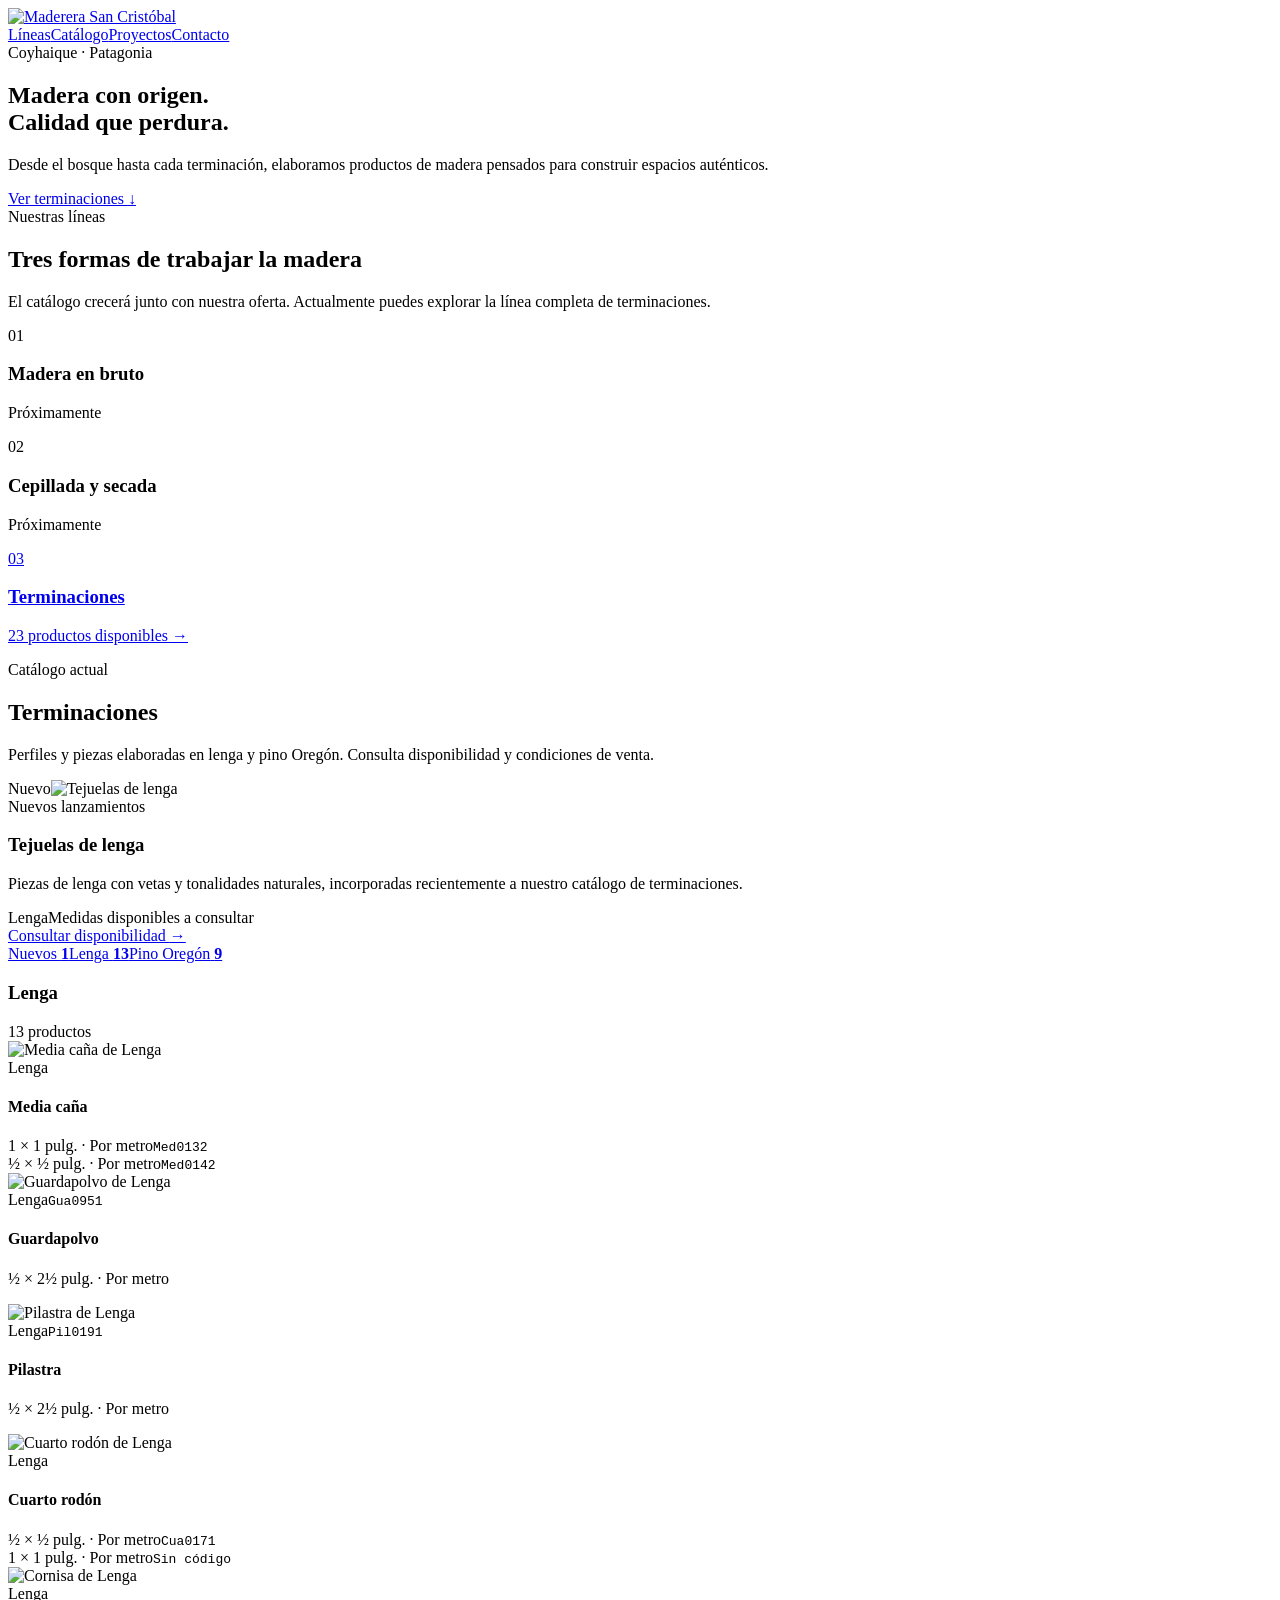
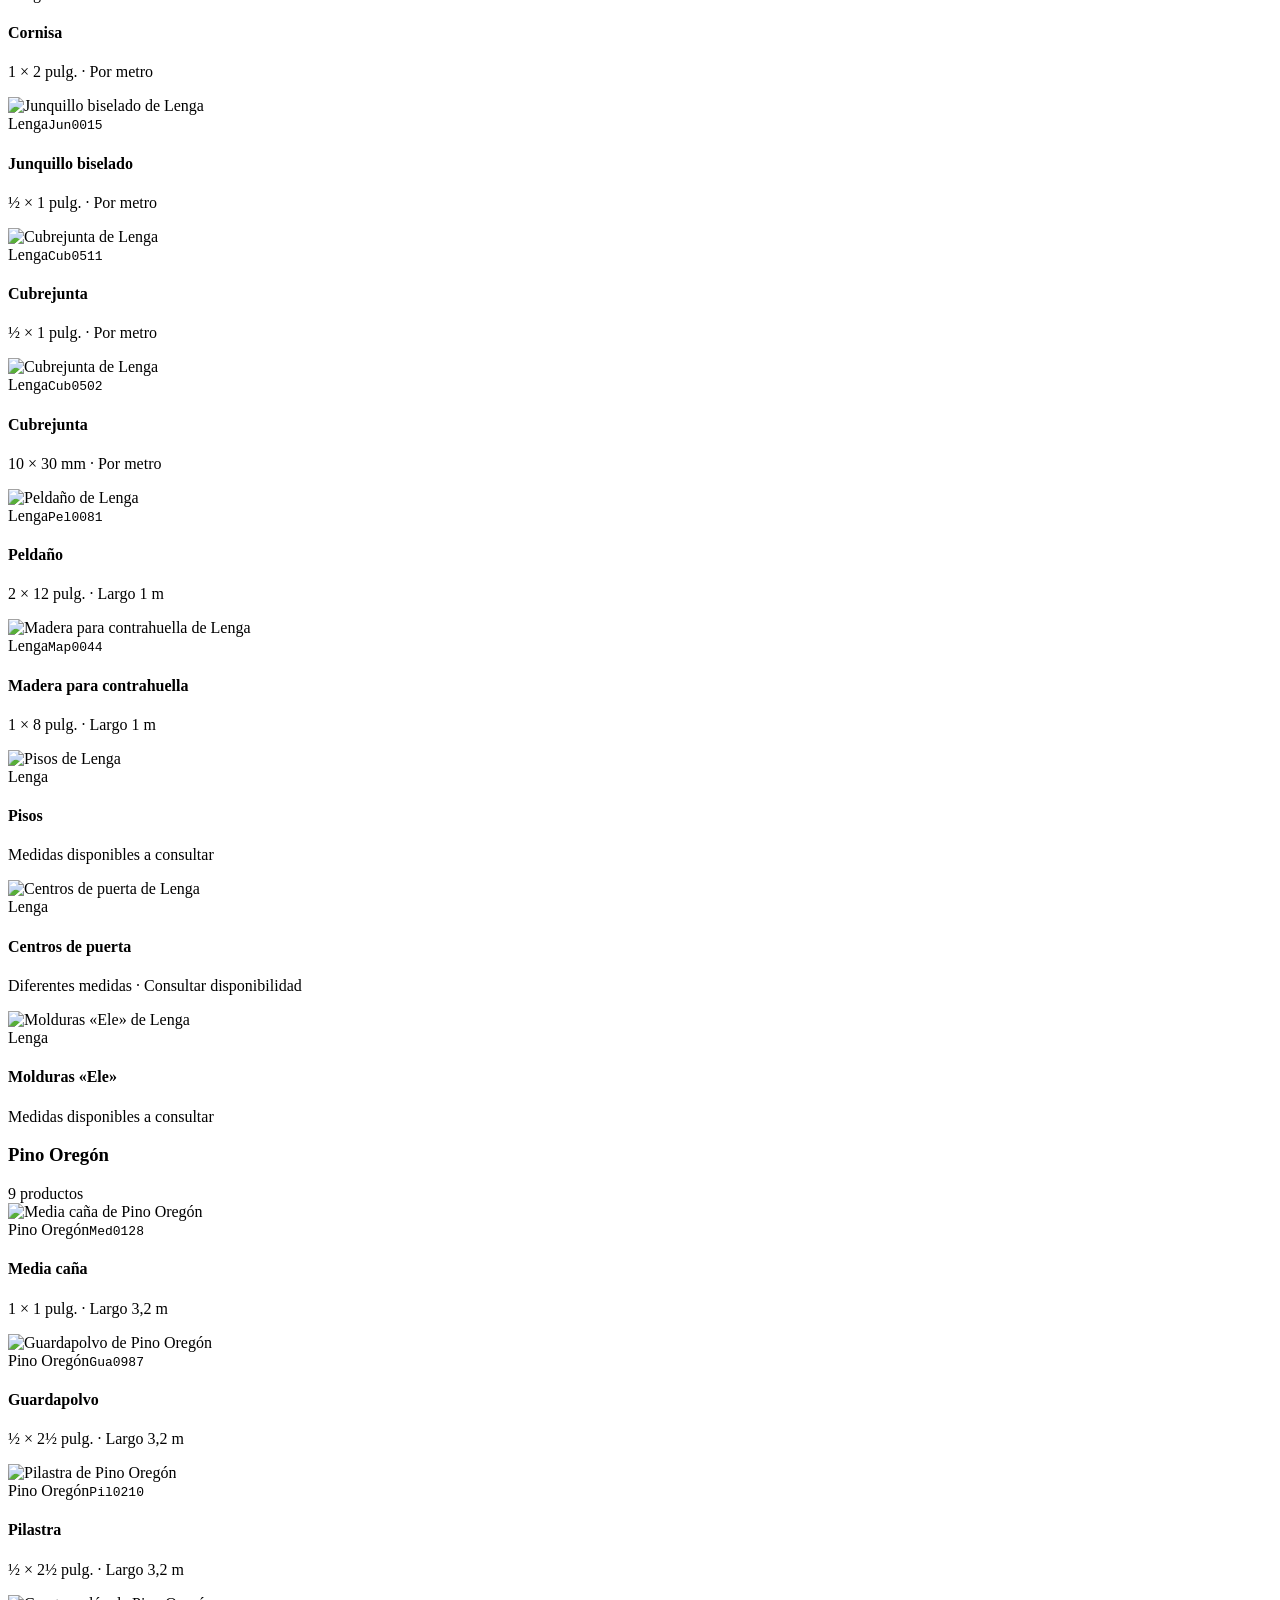
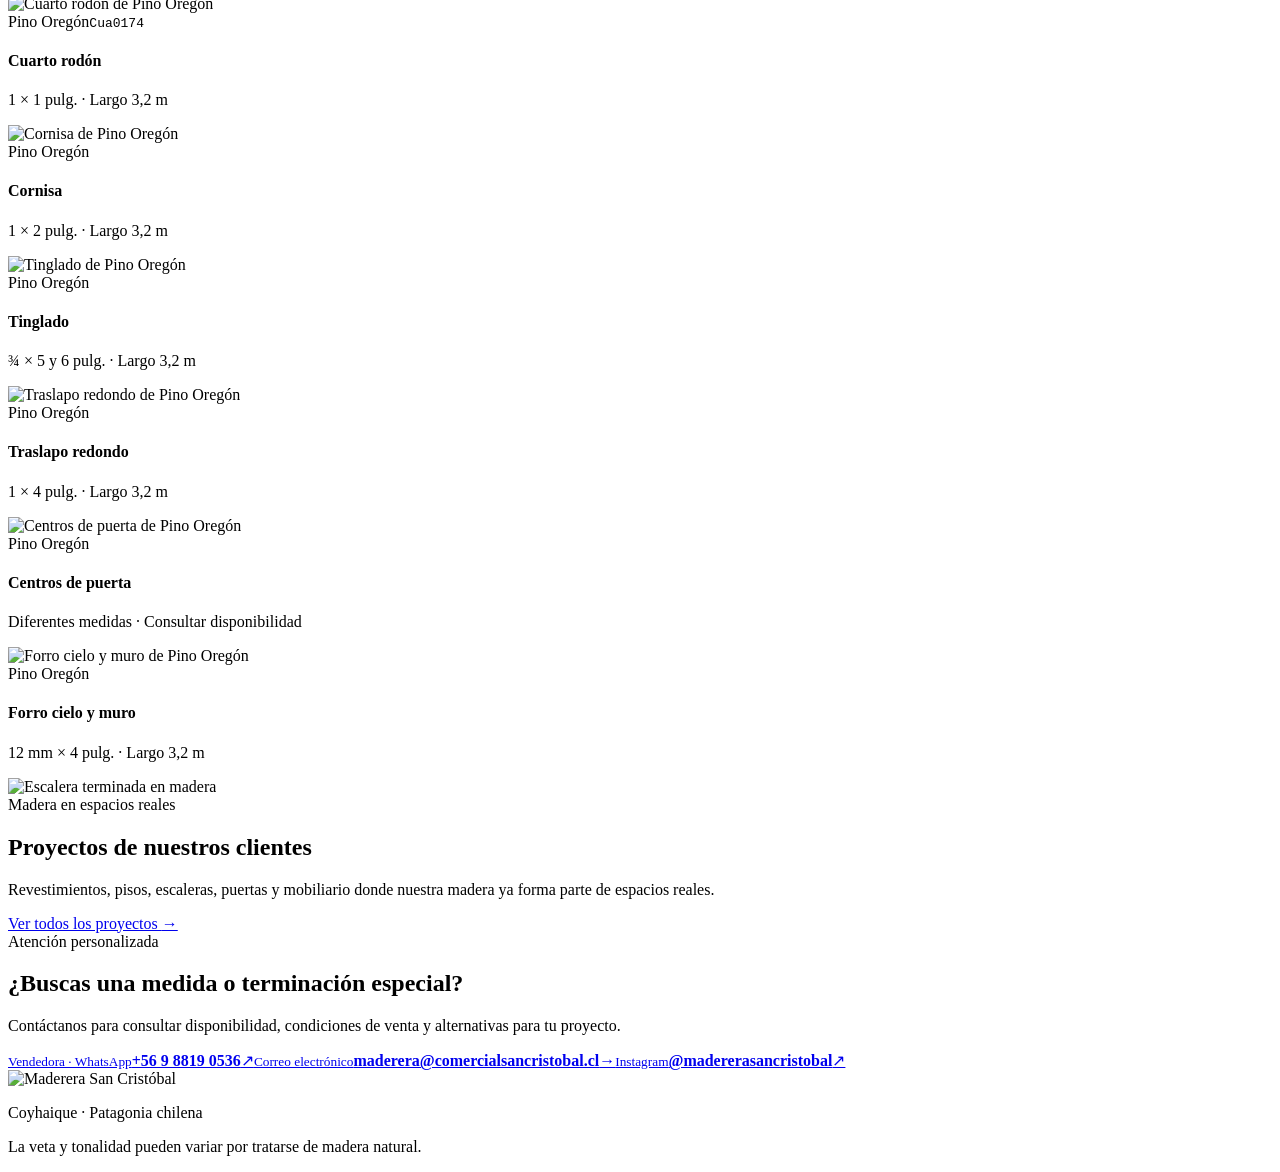
==== commit 33a6a37a: "Añade centros de puerta de lenga" ====
--- a/index.html
+++ b/index.html
@@ -1,2 +1,2 @@
-<!DOCTYPE html><html lang="es"><head><meta charSet="utf-8"/><meta name="viewport" content="width=device-width, initial-scale=1"/><link rel="preload" href="https://catalogo-maderera-san-cristobal.bymatepro.chatgpt.site/logo.png" as="image"/><link rel="preload" href="https://catalogo-maderera-san-cristobal.bymatepro.chatgpt.site/productos-recortados/tejuelas-lenga.png" as="image"/><link rel="stylesheet" href="/_next/static/css/index.C2lmnA3q.css" data-rsc-css-href="https://catalogo-maderera-san-cristobal.bymatepro.chatgpt.site/_next/static/css/index.C2lmnA3q.css" data-precedence="vite-rsc/importer-resources"/><link rel="modulepreload" fetchPriority="low" href="https://catalogo-maderera-san-cristobal.bymatepro.chatgpt.site/_next/static/chunks/index-CFNeeUif.js"/><script src="https://catalogo-maderera-san-cristobal.bymatepro.chatgpt.site/_next/static/chunks/rolldown-runtime-C60lm6uB.js" type="module" async=""></script><script src="https://catalogo-maderera-san-cristobal.bymatepro.chatgpt.site/_next/static/chunks/framework-BgSIrAUN.js" type="module" async=""></script><link rel="modulepreload" href="https://catalogo-maderera-san-cristobal.bymatepro.chatgpt.site/_next/static/chunks/layout-segment-context-s-1HxYME.js" crossorigin=""/><title>Catálogo | Maderera San Cristóbal</title><meta name="description" content="Maderas y terminaciones de lenga y pino Oregón elaboradas en Coyhaique, Patagonia."/><link rel="shortcut icon" href="https://catalogo-maderera-san-cristobal.bymatepro.chatgpt.site/logo.png"/><link rel="icon" href="https://catalogo-maderera-san-cristobal.bymatepro.chatgpt.site/logo.png"/><script>Object.assign(((self[Symbol.for("vinext.navigationRuntime")]??={bootstrap:{routeManifest:null},functions:{}}).bootstrap.rsc??={rsc:[]}),{params:{},nav:{"pathname":"/","searchParams":[]}})</script><link rel="modulepreload" href="https://catalogo-maderera-san-cristobal.bymatepro.chatgpt.site/_next/static/chunks/index-CFNeeUif.js" />
-</head><body><main><header class="topbar"><a class="brand" href="#inicio" aria-label="Ir al inicio"><img src="https://catalogo-maderera-san-cristobal.bymatepro.chatgpt.site/logo.png" alt="Maderera San Cristóbal"/></a><nav aria-label="Navegación principal"><a href="#lineas">Líneas</a><a href="#catalogo">Catálogo</a><a href="/proyectos">Proyectos</a><a href="#contacto">Contacto</a></nav></header><section class="hero" id="inicio"><div class="heroImage" role="img" aria-label="Madera elaborada en la Patagonia"></div><div class="heroShade"></div><div class="heroContent"><span class="eyebrow">Coyhaique · Patagonia</span><h1>Madera con origen.<br/>Calidad que perdura.</h1><p>Desde el bosque hasta cada terminación, elaboramos productos de madera pensados para construir espacios auténticos.</p><a class="primaryButton" href="#catalogo">Ver terminaciones <span>↓</span></a></div></section><section class="lines" id="lineas"><div class="sectionIntro"><span class="eyebrow dark">Nuestras líneas</span><h2>Tres formas de trabajar la madera</h2><p>El catálogo crecerá junto con nuestra oferta. Actualmente puedes explorar la línea completa de terminaciones.</p></div><div class="lineGrid"><article class="lineCard upcoming"><span>01</span><h3>Madera en bruto</h3><p>Próximamente</p></article><article class="lineCard upcoming"><span>02</span><h3>Cepillada y secada</h3><p>Próximamente</p></article><a class="lineCard active" href="#catalogo"><span>03</span><h3>Terminaciones</h3><p>22<!-- --> productos disponibles →</p></a></div></section><section class="catalog" id="catalogo"><div class="catalogHeading"><div><span class="eyebrow dark">Catálogo actual</span><h2>Terminaciones</h2></div><p>Perfiles y piezas elaboradas en lenga y pino Oregón. Consulta disponibilidad y condiciones de venta.</p></div><div class="launchSection" id="nuevos"><div class="launchVisual"><span class="launchBadge">Nuevo</span><img src="https://catalogo-maderera-san-cristobal.bymatepro.chatgpt.site/productos-recortados/tejuelas-lenga.png" alt="Tejuelas de lenga"/></div><div class="launchInfo"><span class="eyebrow">Nuevos lanzamientos</span><h3>Tejuelas de lenga</h3><p>Piezas de lenga con vetas y tonalidades naturales, incorporadas recientemente a nuestro catálogo de terminaciones.</p><div class="launchDetails"><span>Lenga</span><span>Medidas disponibles a consultar</span></div><a href="#contacto">Consultar disponibilidad <span>→</span></a></div></div><div class="speciesNav" aria-label="Especies disponibles"><a class="newLaunchLink" href="#nuevos">Nuevos <b>1</b></a><a href="#lenga">Lenga<!-- --> <b>12</b></a><a href="#oregon">Pino Oregón<!-- --> <b>9</b></a></div><div class="speciesSection" id="lenga"><div class="speciesTitle"><h3>Lenga</h3><span>12<!-- --> <!-- -->productos</span></div><div class="productGrid"><article class="productCard"><div class="photoWrap"><img src="https://catalogo-maderera-san-cristobal.bymatepro.chatgpt.site/productos-recortados/media-cana-lenga-0132.png" alt="Media caña de Lenga" loading="lazy"/></div><div class="productInfo"><div class="productMeta"><span>Lenga</span></div><h4>Media caña</h4><div class="variantList"><div class="variantRow"><span>1 × 1 pulg. · Por metro</span><code>Med0132</code></div><div class="variantRow"><span>½ × ½ pulg. · Por metro</span><code>Med0142</code></div></div></div></article><article class="productCard"><div class="photoWrap"><img src="https://catalogo-maderera-san-cristobal.bymatepro.chatgpt.site/productos-recortados/guardapolvo-lenga.png" alt="Guardapolvo de Lenga" loading="lazy"/></div><div class="productInfo"><div class="productMeta"><span>Lenga</span><code>Gua0951</code></div><h4>Guardapolvo</h4><p>½ × 2½ pulg. · Por metro</p></div></article><article class="productCard"><div class="photoWrap"><img src="https://catalogo-maderera-san-cristobal.bymatepro.chatgpt.site/productos-recortados/pilastra-lenga.png" alt="Pilastra de Lenga" loading="lazy"/></div><div class="productInfo"><div class="productMeta"><span>Lenga</span><code>Pil0191</code></div><h4>Pilastra</h4><p>½ × 2½ pulg. · Por metro</p></div></article><article class="productCard"><div class="photoWrap"><img src="https://catalogo-maderera-san-cristobal.bymatepro.chatgpt.site/productos-recortados/cuarto-rodon-lenga.png" alt="Cuarto rodón de Lenga" loading="lazy"/></div><div class="productInfo"><div class="productMeta"><span>Lenga</span></div><h4>Cuarto rodón</h4><div class="variantList"><div class="variantRow"><span>½ × ½ pulg. · Por metro</span><code>Cua0171</code></div><div class="variantRow"><span>1 × 1 pulg. · Por metro</span><code>Sin código</code></div></div></div></article><article class="productCard"><div class="photoWrap"><img src="https://catalogo-maderera-san-cristobal.bymatepro.chatgpt.site/productos-recortados/cornisa-lenga.png" alt="Cornisa de Lenga" loading="lazy"/></div><div class="productInfo"><div class="productMeta"><span>Lenga</span></div><h4>Cornisa</h4><p>1 × 2 pulg. · Por metro</p></div></article><article class="productCard"><div class="photoWrap"><img src="https://catalogo-maderera-san-cristobal.bymatepro.chatgpt.site/productos-recortados/junquillo-lenga.png" alt="Junquillo biselado de Lenga" loading="lazy"/></div><div class="productInfo"><div class="productMeta"><span>Lenga</span><code>Jun0015</code></div><h4>Junquillo biselado</h4><p>½ × 1 pulg. · Por metro</p></div></article><article class="productCard"><div class="photoWrap"><img src="https://catalogo-maderera-san-cristobal.bymatepro.chatgpt.site/productos-recortados/cubrejunta-lenga-0511.png" alt="Cubrejunta de Lenga" loading="lazy"/></div><div class="productInfo"><div class="productMeta"><span>Lenga</span><code>Cub0511</code></div><h4>Cubrejunta</h4><p>½ × 1 pulg. · Por metro</p></div></article><article class="productCard"><div class="photoWrap"><img src="https://catalogo-maderera-san-cristobal.bymatepro.chatgpt.site/productos-recortados/cubrejunta-lenga-0502.png" alt="Cubrejunta de Lenga" loading="lazy"/></div><div class="productInfo"><div class="productMeta"><span>Lenga</span><code>Cub0502</code></div><h4>Cubrejunta</h4><p>10 × 30 mm · Por metro</p></div></article><article class="productCard"><div class="photoWrap"><img src="https://catalogo-maderera-san-cristobal.bymatepro.chatgpt.site/productos-recortados/peldano-lenga.png" alt="Peldaño de Lenga" loading="lazy"/></div><div class="productInfo"><div class="productMeta"><span>Lenga</span><code>Pel0081</code></div><h4>Peldaño</h4><p>2 × 12 pulg. · Largo 1 m</p></div></article><article class="productCard"><div class="photoWrap"><img src="https://catalogo-maderera-san-cristobal.bymatepro.chatgpt.site/productos-recortados/contrahuella-lenga.png" alt="Madera para contrahuella de Lenga" loading="lazy"/></div><div class="productInfo"><div class="productMeta"><span>Lenga</span><code>Map0044</code></div><h4>Madera para contrahuella</h4><p>1 × 8 pulg. · Largo 1 m</p></div></article><article class="productCard"><div class="photoWrap"><img src="https://catalogo-maderera-san-cristobal.bymatepro.chatgpt.site/productos-recortados/pisos-lenga.png" alt="Pisos de Lenga" loading="lazy"/></div><div class="productInfo"><div class="productMeta"><span>Lenga</span></div><h4>Pisos</h4><p>Medidas disponibles a consultar</p></div></article><article class="productCard"><div class="photoWrap"><img src="https://catalogo-maderera-san-cristobal.bymatepro.chatgpt.site/productos-recortados/molduras-ele.png" alt="Molduras «Ele» de Lenga" loading="lazy"/></div><div class="productInfo"><div class="productMeta"><span>Lenga</span></div><h4>Molduras «Ele»</h4><p>Medidas disponibles a consultar</p></div></article></div></div><div class="speciesSection" id="oregon"><div class="speciesTitle"><h3>Pino Oregón</h3><span>9<!-- --> <!-- -->productos</span></div><div class="productGrid"><article class="productCard"><div class="photoWrap"><img src="https://catalogo-maderera-san-cristobal.bymatepro.chatgpt.site/productos-recortados/media-cana-oregon.png" alt="Media caña de Pino Oregón" loading="lazy"/></div><div class="productInfo"><div class="productMeta"><span>Pino Oregón</span><code>Med0128</code></div><h4>Media caña</h4><p>1 × 1 pulg. · Largo 3,2 m</p></div></article><article class="productCard"><div class="photoWrap"><img src="https://catalogo-maderera-san-cristobal.bymatepro.chatgpt.site/productos-recortados/guardapolvo-oregon.png" alt="Guardapolvo de Pino Oregón" loading="lazy"/></div><div class="productInfo"><div class="productMeta"><span>Pino Oregón</span><code>Gua0987</code></div><h4>Guardapolvo</h4><p>½ × 2½ pulg. · Largo 3,2 m</p></div></article><article class="productCard"><div class="photoWrap"><img src="https://catalogo-maderera-san-cristobal.bymatepro.chatgpt.site/productos-recortados/pilastra-oregon.png" alt="Pilastra de Pino Oregón" loading="lazy"/></div><div class="productInfo"><div class="productMeta"><span>Pino Oregón</span><code>Pil0210</code></div><h4>Pilastra</h4><p>½ × 2½ pulg. · Largo 3,2 m</p></div></article><article class="productCard"><div class="photoWrap"><img src="https://catalogo-maderera-san-cristobal.bymatepro.chatgpt.site/productos-recortados/cuarto-rodon-oregon.png" alt="Cuarto rodón de Pino Oregón" loading="lazy"/></div><div class="productInfo"><div class="productMeta"><span>Pino Oregón</span><code>Cua0174</code></div><h4>Cuarto rodón</h4><p>1 × 1 pulg. · Largo 3,2 m</p></div></article><article class="productCard"><div class="photoWrap"><img src="https://catalogo-maderera-san-cristobal.bymatepro.chatgpt.site/productos-recortados/cornisa-oregon-individual.png" alt="Cornisa de Pino Oregón" loading="lazy"/></div><div class="productInfo"><div class="productMeta"><span>Pino Oregón</span></div><h4>Cornisa</h4><p>1 × 2 pulg. · Largo 3,2 m</p></div></article><article class="productCard"><div class="photoWrap"><img src="https://catalogo-maderera-san-cristobal.bymatepro.chatgpt.site/productos-recortados/tinglado-oregon.png" alt="Tinglado de Pino Oregón" loading="lazy"/></div><div class="productInfo"><div class="productMeta"><span>Pino Oregón</span></div><h4>Tinglado</h4><p>¾ × 5 y 6 pulg. · Largo 3,2 m</p></div></article><article class="productCard"><div class="photoWrap"><img src="https://catalogo-maderera-san-cristobal.bymatepro.chatgpt.site/productos-recortados/traslapo-redondo-oregon.png" alt="Traslapo redondo de Pino Oregón" loading="lazy"/></div><div class="productInfo"><div class="productMeta"><span>Pino Oregón</span></div><h4>Traslapo redondo</h4><p>1 × 4 pulg. · Largo 3,2 m</p></div></article><article class="productCard"><div class="photoWrap"><img src="https://catalogo-maderera-san-cristobal.bymatepro.chatgpt.site/productos-recortados/centros-puerta-lenga-oregon.png" alt="Centros de puerta de Pino Oregón" loading="lazy"/></div><div class="productInfo"><div class="productMeta"><span>Pino Oregón</span></div><h4>Centros de puerta</h4><p>Diferentes medidas · Consultar disponibilidad</p></div></article><article class="productCard"><div class="photoWrap"><img src="https://catalogo-maderera-san-cristobal.bymatepro.chatgpt.site/productos-recortados/forro-cielo-muro-oregon.png" alt="Forro cielo y muro de Pino Oregón" loading="lazy"/></div><div class="productInfo"><div class="productMeta"><span>Pino Oregón</span></div><h4>Forro cielo y muro</h4><p>12 mm × 4 pulg. · Largo 3,2 m</p></div></article></div></div></section><section class="projectsTeaser" id="proyectos"><div class="projectsTeaserPhoto"><img src="https://catalogo-maderera-san-cristobal.bymatepro.chatgpt.site/proyectos/escalera-madera.jpg" alt="Escalera terminada en madera" loading="lazy"/></div><div class="projectsTeaserContent"><span class="eyebrow dark">Madera en espacios reales</span><h2>Proyectos de nuestros clientes</h2><p>Revestimientos, pisos, escaleras, puertas y mobiliario donde nuestra madera ya forma parte de espacios reales.</p><a href="/proyectos">Ver todos los proyectos <span>→</span></a></div></section><section class="contact" id="contacto"><div><span class="eyebrow">Atención personalizada</span><h2>¿Buscas una medida o terminación especial?</h2></div><div class="contactSide"><p>Contáctanos para consultar disponibilidad, condiciones de venta y alternativas para tu proyecto.</p><div class="contactLinks"><a href="https://wa.me/56988190536" target="_blank" rel="noreferrer" aria-label="Contactar a nuestra vendedora por WhatsApp"><small>Vendedora · WhatsApp</small><strong>+56 9 8819 0536</strong><span>↗</span></a><a href="mailto:maderera@comercialsancristobal.cl"><small>Correo electrónico</small><strong>maderera@comercialsancristobal.cl</strong><span>→</span></a><a href="https://www.instagram.com/madererasancristobal?utm_source=ig_web_button_share_sheet&amp;igsh=ZDNlZDc0MzIxNw==" target="_blank" rel="noreferrer"><small>Instagram</small><strong>@madererasancristobal</strong><span>↗</span></a></div></div></section><footer><img src="https://catalogo-maderera-san-cristobal.bymatepro.chatgpt.site/logo.png" alt="Maderera San Cristóbal"/><p>Coyhaique · Patagonia chilena</p><p>La veta y tonalidad pueden variar por tratarse de madera natural.</p></footer></main><script type="module" src="https://catalogo-maderera-san-cristobal.bymatepro.chatgpt.site/_next/static/chunks/index-CFNeeUif.js" id="_R_" async=""></script><script>((self[Symbol.for("vinext.navigationRuntime")]??={bootstrap:{routeManifest:null},functions:{}}).bootstrap.rsc??={rsc:[]}).rsc.push("2:I[\"665e12b0c064\",[],\"Children\",1]\n")</script><script>((self[Symbol.for("vinext.navigationRuntime")]??={bootstrap:{routeManifest:null},functions:{}}).bootstrap.rsc??={rsc:[]}).rsc.push("3:I[\"0c849aaf347d\",[],\"GlobalErrorBoundary\",1]\n")</script><script>((self[Symbol.for("vinext.navigationRuntime")]??={bootstrap:{routeManifest:null},functions:{}}).bootstrap.rsc??={rsc:[]}).rsc.push("4:I[\"becbbbeadc9b\",[],\"default\",1]\n")</script><script>((self[Symbol.for("vinext.navigationRuntime")]??={bootstrap:{routeManifest:null},functions:{}}).bootstrap.rsc??={rsc:[]}).rsc.push("5:I[\"0c849aaf347d\",[],\"ErrorBoundary\",1]\n")</script><script>((self[Symbol.for("vinext.navigationRuntime")]??={bootstrap:{routeManifest:null},functions:{}}).bootstrap.rsc??={rsc:[]}).rsc.push("6:I[\"757ae097eb41\",[],\"LayoutSegmentProvider\",1]\n")</script><script>((self[Symbol.for("vinext.navigationRuntime")]??={bootstrap:{routeManifest:null},functions:{}}).bootstrap.rsc??={rsc:[]}).rsc.push("7:I[\"665e12b0c064\",[],\"Slot\",1]\n")</script><script>((self[Symbol.for("vinext.navigationRuntime")]??={bootstrap:{routeManifest:null},functions:{}}).bootstrap.rsc??={rsc:[]}).rsc.push("8:I[\"a38a13628f7a\",[],\"AppRouterScrollTarget\",1]\n")</script><script>((self[Symbol.for("vinext.navigationRuntime")]??={bootstrap:{routeManifest:null},functions:{}}).bootstrap.rsc??={rsc:[]}).rsc.push("9:I[\"0c849aaf347d\",[],\"RedirectBoundary\",1]\n")</script><script>((self[Symbol.for("vinext.navigationRuntime")]??={bootstrap:{routeManifest:null},functions:{}}).bootstrap.rsc??={rsc:[]}).rsc.push(":HL[\"/_next/static/css/index.C2lmnA3q.css\",\"style\"     ]\n")</script><script>((self[Symbol.for("vinext.navigationRuntime")]??={bootstrap:{routeManifest:null},functions:{}}).bootstrap.rsc??={rsc:[]}).rsc.push("0:{\"__route\":\"route:/\",\"__interceptionContext\":null,\"__layoutIds\":[\"layout:/\"],\"__rootLayout\":\"/\",\"__sourcePage\":\"/page\",\"page:/\":\"$L1\",\"layout:/\":[[[[\"$\",\"link\",\"css:/_next/static/css/index.C2lmnA3q.css\",{\"rel\":\"stylesheet\",\"precedence\":\"vite-rsc/importer-resources\",\"href\":\"/_next/static/css/index.C2lmnA3q.css\",\"data-rsc-css-href\":\"/_next/static/css/index.C2lmnA3q.css\"}],\"$undefined\"],[\"$\",\"html\",null,{\"lang\":\"es\",\"children\":[\"$\",\"body\",null,{\"children\":[\"$\",\"$L2\",null,{}]}]}]],null],\"route:/\":[[[\"$\",\"meta\",null,{\"charSet\":\"utf-8\"}],[[\"$\",\"title\",\"0\",{\"children\":\"Catálogo | Maderera San Cristóbal\"}],[\"$\",\"meta\",\"1\",{\"name\":\"description\",\"content\":\"Maderas y terminaciones de lenga y pino Oregón elaboradas en Coyhaique, Patagonia.\"}],[\"$\",\"link\",\"2\",{\"rel\":\"shortcut icon\",\"href\":\"/logo.png\"}],[\"$\",\"link\",\"3\",{\"rel\":\"icon\",\"href\":\"/logo.png\"}]],[[\"$\",\"meta\",\"0\",{\"name\":\"viewport\",\"content\":\"width=device-width, initial-scale=1\"}]]],[\"$\",\"$L3\",null,{\"fallback\":\"$4\",\"children\":[\"$\",\"$L5\",null,{\"fallback\":\"$4\",\"children\":[\"$\",\"$L6\",null,{\"providerId\":\"layout:/\",\"segmentMap\":{\"children\":[]},\"children\":[\"$\",\"$L7\",null,{\"id\":\"layout:/\",\"parallelSlots\":\"$undefined\",\"children\":[\"$\",\"$L8\",null,{\"children\":[\"$\",\"$L9\",null,{\"children\":[[\"$\",\"$L6\",null,{\"providerId\":\"page:/\",\"segmentMap\":{\"children\":[\"__PAGE__\"]},\"children\":[\"$\",\"$L7\",null,{\"id\":\"page:/\"}]}],null]}]}]}]}]}]}],null,null],\"__layoutFlags\":{\"layout:/\":\"s\"},\"__artifactCompatibility\":{\"schemaVersion\":1,\"graphVersion\":\"app-route-graph:1177fd80f83fa7b0\",\"deploymentVersion\":\"6c3ebbb6-1da1-404c-91bd-73846ddb2e2d\",\"appElementsSchemaVersion\":1,\"rscPayloadSchemaVersion\":1,\"rootBoundaryId\":\"/\",\"renderEpoch\":null},\"__renderObservation\":{\"schemaVersion\":1,\"output\":{\"kind\":\"app-rsc\",\"mountedSlotsFingerprint\":null,\"renderEpoch\":null,\"rootBoundaryId\":\"/\",\"routeId\":\"route:/\"},\"completeness\":\"partial\",\"boundaryOutcome\":{\"kind\":\"unknown\"},\"requestApis\":[{\"kind\":\"connection\",\"status\":\"unknown\"},{\"kind\":\"cookies\",\"status\":\"unknown\"},{\"kind\":\"draftMode\",\"status\":\"unknown\"},{\"kind\":\"headers\",\"status\":\"unknown\"},{\"kind\":\"params\",\"status\":\"unknown\"},{\"kind\":\"searchParams\",\"status\":\"unknown\"}],\"dynamicFetches\":[],\"cacheTags\":[\"/\",\"_N_T_/\",\"_N_T_/index\",\"_N_T_/layout\",\"_N_T_/page\"],\"pathTags\":[\"/\"],\"cacheability\":\"unknown\",\"downgrade\":{\"target\":\"freshRender\",\"reasons\":[{\"code\":\"CP_DOWNGRADE_CACHEABILITY_UNKNOWN\",\"target\":\"freshRender\"},{\"code\":\"CP_DOWNGRADE_INCOMPLETE_OBSERVATION\",\"completeness\":\"partial\",\"target\":\"freshRender\"},{\"code\":\"CP_DOWNGRADE_UNKNOWN_REQUEST_API\",\"requestApi\":\"connection\",\"target\":\"freshRender\"},{\"code\":\"CP_DOWNGRADE_UNKNOWN_REQUEST_API\",\"requestApi\":\"cookies\",\"target\":\"freshRender\"},{\"code\":\"CP_DOWNGRADE_UNKNOWN_REQUEST_API\",\"requestApi\":\"draftMode\",\"target\":\"freshRender\"},{\"code\":\"CP_DOWNGRADE_UNKNOWN_REQUEST_API\",\"requestApi\":\"headers\",\"target\":\"freshRender\"},{\"code\":\"CP_DOWNGRADE_UNKNOWN_REQUEST_API\",\"requestApi\":\"params\",\"target\":\"freshRender\"},{\"code\":\"CP_DOWNGRADE_UNKNOWN_REQUEST_API\",\"requestApi\":\"searchParams\",\"target\":\"freshRender\"}],\"fallback\":{\"kind\":\"breakerFallback\",\"code\":\"CP_PRIVATE_DYNAMIC_DOWNGRADE\",\"mode\":\"renderFresh\",\"scope\":\"affectedOutput\",\"fields\":{\"reasonCodes\":[\"CP_DOWNGRADE_CACHEABILITY_UNKNOWN\",\"CP_DOWNGRADE_INCOMPLETE_OBSERVATION\",\"CP_DOWNGRADE_UNKNOWN_REQUEST_API\",\"CP_DOWNGRADE_UNKNOWN_REQUEST_API\",\"CP_DOWNGRADE_UNKNOWN_REQUEST_API\",\"CP_DOWNGRADE_UNKNOWN_REQUEST_API\",\"CP_DOWNGRADE_UNKNOWN_REQUEST_API\",\"CP_DOWNGRADE_UNKNOWN_REQUEST_API\"],\"target\":\"freshRender\"}},\"isPublicCacheCandidate\":false}}}\n")</script><script>((self[Symbol.for("vinext.navigationRuntime")]??={bootstrap:{routeManifest:null},functions:{}}).bootstrap.rsc??={rsc:[]}).rsc.push(":HL[\"/logo.png\",\"image\"]\n")</script><script>((self[Symbol.for("vinext.navigationRuntime")]??={bootstrap:{routeManifest:null},functions:{}}).bootstrap.rsc??={rsc:[]}).rsc.push(":HL[\"/productos-recortados/tejuelas-lenga.png\",\"image\"]\n")</script><script>((self[Symbol.for("vinext.navigationRuntime")]??={bootstrap:{routeManifest:null},functions:{}}).bootstrap.rsc??={rsc:[]}).rsc.push("1:[\"$\",\"main\",null,{\"children\":[[\"$\",\"header\",null,{\"className\":\"topbar\",\"children\":[[\"$\",\"a\",null,{\"className\":\"brand\",\"href\":\"#inicio\",\"aria-label\":\"Ir al inicio\",\"children\":[\"$\",\"img\",null,{\"src\":\"/logo.png\",\"alt\":\"Maderera San Cristóbal\"}]}],[\"$\",\"nav\",null,{\"aria-label\":\"Navegación principal\",\"children\":[[\"$\",\"a\",null,{\"href\":\"#lineas\",\"children\":\"Líneas\"}],[\"$\",\"a\",null,{\"href\":\"#catalogo\",\"children\":\"Catálogo\"}],[\"$\",\"a\",null,{\"href\":\"/proyectos\",\"children\":\"Proyectos\"}],[\"$\",\"a\",null,{\"href\":\"#contacto\",\"children\":\"Contacto\"}]]}]]}],[\"$\",\"section\",null,{\"className\":\"hero\",\"id\":\"inicio\",\"children\":[[\"$\",\"div\",null,{\"className\":\"heroImage\",\"role\":\"img\",\"aria-label\":\"Madera elaborada en la Patagonia\"}],[\"$\",\"div\",null,{\"className\":\"heroShade\"}],[\"$\",\"div\",null,{\"className\":\"heroContent\",\"children\":[[\"$\",\"span\",null,{\"className\":\"eyebrow\",\"children\":\"Coyhaique · Patagonia\"}],[\"$\",\"h1\",null,{\"children\":[\"Madera con origen.\",[\"$\",\"br\",null,{}],\"Calidad que perdura.\"]}],[\"$\",\"p\",null,{\"children\":\"Desde el bosque hasta cada terminación, elaboramos productos de madera pensados para construir espacios auténticos.\"}],[\"$\",\"a\",null,{\"className\":\"primaryButton\",\"href\":\"#catalogo\",\"children\":[\"Ver terminaciones \",[\"$\",\"span\",null,{\"children\":\"↓\"}]]}]]}]]}],[\"$\",\"section\",null,{\"className\":\"lines\",\"id\":\"lineas\",\"children\":[[\"$\",\"div\",null,{\"className\":\"sectionIntro\",\"children\":[[\"$\",\"span\",null,{\"className\":\"eyebrow dark\",\"children\":\"Nuestras líneas\"}],[\"$\",\"h2\",null,{\"children\":\"Tres formas de trabajar la madera\"}],[\"$\",\"p\",null,{\"children\":\"El catálogo crecerá junto con nuestra oferta. Actualmente puedes explorar la línea completa de terminaciones.\"}]]}],[\"$\",\"div\",null,{\"className\":\"lineGrid\",\"children\":[[\"$\",\"article\",null,{\"className\":\"lineCard upcoming\",\"children\":[[\"$\",\"span\",null,{\"children\":\"01\"}],[\"$\",\"h3\",null,{\"children\":\"Madera en bruto\"}],[\"$\",\"p\",null,{\"children\":\"Próximamente\"}]]}],[\"$\",\"article\",null,{\"className\":\"lineCard upcoming\",\"children\":[[\"$\",\"span\",null,{\"children\":\"02\"}],[\"$\",\"h3\",null,{\"children\":\"Cepillada y secada\"}],[\"$\",\"p\",null,{\"children\":\"Próximamente\"}]]}],[\"$\",\"a\",null,{\"className\":\"lineCard active\",\"href\":\"#catalogo\",\"children\":[[\"$\",\"span\",null,{\"children\":\"03\"}],[\"$\",\"h3\",null,{\"children\":\"Terminaciones\"}],[\"$\",\"p\",null,{\"children\":[22,\" productos disponibles →\"]}]]}]]}]]}],[\"$\",\"section\",null,{\"className\":\"catalog\",\"id\":\"catalogo\",\"children\":[[\"$\",\"div\",null,{\"className\":\"catalogHeading\",\"children\":[[\"$\",\"div\",null,{\"children\":[[\"$\",\"span\",null,{\"className\":\"eyebrow dark\",\"children\":\"Catálogo actual\"}],[\"$\",\"h2\",null,{\"children\":\"Terminaciones\"}]]}],[\"$\",\"p\",null,{\"children\":\"Perfiles y piezas elaboradas en lenga y pino Oregón. Consulta disponibilidad y condiciones de venta.\"}]]}],[\"$\",\"div\",null,{\"className\":\"launchSection\",\"id\":\"nuevos\",\"children\":[[\"$\",\"div\",null,{\"className\":\"launchVisual\",\"children\":[[\"$\",\"span\",null,{\"className\":\"launchBadge\",\"children\":\"Nuevo\"}],[\"$\",\"img\",null,{\"src\":\"/productos-recortados/tejuelas-lenga.png\",\"alt\":\"Tejuelas de lenga\"}]]}],[\"$\",\"div\",null,{\"className\":\"launchInfo\",\"children\":[[\"$\",\"span\",null,{\"className\":\"eyebrow\",\"children\":\"Nuevos lanzamientos\"}],[\"$\",\"h3\",null,{\"children\":\"Tejuelas de lenga\"}],[\"$\",\"p\",null,{\"children\":\"Piezas de lenga con vetas y tonalidades naturales, incorporadas recientemente a nuestro catálogo de terminaciones.\"}],[\"$\",\"div\",null,{\"className\":\"launchDetails\",\"children\":[[\"$\",\"span\",null,{\"children\":\"Lenga\"}],[\"$\",\"span\",null,{\"children\":\"Medidas disponibles a consultar\"}]]}],[\"$\",\"a\",null,{\"href\":\"#contacto\",\"children\":[\"Consultar disponibilidad \",[\"$\",\"span\",null,{\"children\":\"→\"}]]}]]}]]}],[\"$\",\"div\",null,{\"className\":\"speciesNav\",\"aria-label\":\"Especies disponibles\",\"children\":[[\"$\",\"a\",null,{\"className\":\"newLaunchLink\",\"href\":\"#nuevos\",\"children\":[\"Nuevos \",[\"$\",\"b\",null,{\"children\":\"1\"}]]}],[[\"$\",\"a\",\"lenga\",{\"href\":\"#lenga\",\"children\":[\"Lenga\",\" \",[\"$\",\"b\",null,{\"children\":12}]]}],[\"$\",\"a\",\"oregon\",{\"href\":\"#oregon\",\"children\":[\"Pino Oregón\",\" \",[\"$\",\"b\",null,{\"children\":9}]]}]]]}],[[\"$\",\"div\",\"lenga\",{\"className\":\"speciesSection\",\"id\":\"lenga\",\"children\":[[\"$\",\"div\",null,{\"className\":\"speciesTitle\",\"children\":[[\"$\",\"h3\",null,{\"children\":\"Lenga\"}],[\"$\",\"span\",null,{\"children\":[12,\" \",\"productos\"]}]]}],[\"$\",\"div\",null,{\"className\":\"productGrid\",\"children\":[[\"$\",\"article\",\"—-0\",{\"className\":\"productCard\",\"children\":[[\"$\",\"div\",null,{\"className\":\"photoWrap\",\"children\":[\"$\",\"img\",null,{\"src\":\"/productos-recortados/media-cana-lenga-0132.png\",\"alt\":\"Media caña de Lenga\",\"loading\":\"lazy\"}]}],[\"$\",\"div\",null,{\"className\":\"productInfo\",\"children\":[[\"$\",\"div\",null,{\"className\":\"productMeta\",\"children\":[[\"$\",\"span\",null,{\"children\":\"Lenga\"}],false]}],[\"$\",\"h4\",null,{\"children\":\"Media caña\"}],[\"$\",\"div\",null,{\"className\":\"variantList\",\"children\":[\"$La\",\"$Lb\"]}]]}]]}],\"$Lc\",\"$Ld\",\"$Le\",\"$Lf\",\"$L10\",\"$L11\",\"$L12\",\"$L13\",\"$L14\",\"$L15\",\"$L16\"]}]]}],\"$L17\"]]}],\"$L18\",\"$L19\",\"$L1a\"]}]\n")</script><script>((self[Symbol.for("vinext.navigationRuntime")]??={bootstrap:{routeManifest:null},functions:{}}).bootstrap.rsc??={rsc:[]}).rsc.push("a:[\"$\",\"div\",\"Med0132\",{\"className\":\"variantRow\",\"children\":[[\"$\",\"span\",null,{\"children\":\"1 × 1 pulg. · Por metro\"}],[\"$\",\"code\",null,{\"children\":\"Med0132\"}]]}]\n")</script><script>((self[Symbol.for("vinext.navigationRuntime")]??={bootstrap:{routeManifest:null},functions:{}}).bootstrap.rsc??={rsc:[]}).rsc.push("b:[\"$\",\"div\",\"Med0142\",{\"className\":\"variantRow\",\"children\":[[\"$\",\"span\",null,{\"children\":\"½ × ½ pulg. · Por metro\"}],[\"$\",\"code\",null,{\"children\":\"Med0142\"}]]}]\n")</script><script>((self[Symbol.for("vinext.navigationRuntime")]??={bootstrap:{routeManifest:null},functions:{}}).bootstrap.rsc??={rsc:[]}).rsc.push("c:[\"$\",\"article\",\"Gua0951-1\",{\"className\":\"productCard\",\"children\":[[\"$\",\"div\",null,{\"className\":\"photoWrap\",\"children\":[\"$\",\"img\",null,{\"src\":\"/productos-recortados/guardapolvo-lenga.png\",\"alt\":\"Guardapolvo de Lenga\",\"loading\":\"lazy\"}]}],[\"$\",\"div\",null,{\"className\":\"productInfo\",\"children\":[[\"$\",\"div\",null,{\"className\":\"productMeta\",\"children\":[[\"$\",\"span\",null,{\"children\":\"Lenga\"}],[\"$\",\"code\",null,{\"children\":\"Gua0951\"}]]}],[\"$\",\"h4\",null,{\"children\":\"Guardapolvo\"}],[\"$\",\"p\",null,{\"children\":\"½ × 2½ pulg. · Por metro\"}]]}]]}]\n")</script><script>((self[Symbol.for("vinext.navigationRuntime")]??={bootstrap:{routeManifest:null},functions:{}}).bootstrap.rsc??={rsc:[]}).rsc.push("d:[\"$\",\"article\",\"Pil0191-2\",{\"className\":\"productCard\",\"children\":[[\"$\",\"div\",null,{\"className\":\"photoWrap\",\"children\":[\"$\",\"img\",null,{\"src\":\"/productos-recortados/pilastra-lenga.png\",\"alt\":\"Pilastra de Lenga\",\"loading\":\"lazy\"}]}],[\"$\",\"div\",null,{\"className\":\"productInfo\",\"children\":[[\"$\",\"div\",null,{\"className\":\"productMeta\",\"children\":[[\"$\",\"span\",null,{\"children\":\"Lenga\"}],[\"$\",\"code\",null,{\"children\":\"Pil0191\"}]]}],[\"$\",\"h4\",null,{\"children\":\"Pilastra\"}],[\"$\",\"p\",null,{\"children\":\"½ × 2½ pulg. · Por metro\"}]]}]]}]\n")</script><script>((self[Symbol.for("vinext.navigationRuntime")]??={bootstrap:{routeManifest:null},functions:{}}).bootstrap.rsc??={rsc:[]}).rsc.push("e:[\"$\",\"article\",\"—-3\",{\"className\":\"productCard\",\"children\":[[\"$\",\"div\",null,{\"className\":\"photoWrap\",\"children\":[\"$\",\"img\",null,{\"src\":\"/productos-recortados/cuarto-rodon-lenga.png\",\"alt\":\"Cuarto rodón de Lenga\",\"loading\":\"lazy\"}]}],[\"$\",\"div\",null,{\"className\":\"productInfo\",\"children\":[[\"$\",\"div\",null,{\"className\":\"productMeta\",\"children\":[[\"$\",\"span\",null,{\"children\":\"Lenga\"}],false]}],[\"$\",\"h4\",null,{\"children\":\"Cuarto rodón\"}],[\"$\",\"div\",null,{\"className\":\"variantList\",\"children\":[[\"$\",\"div\",\"Cua0171\",{\"className\":\"variantRow\",\"children\":[[\"$\",\"span\",null,{\"children\":\"½ × ½ pulg. · Por metro\"}],[\"$\",\"code\",null,{\"children\":\"Cua0171\"}]]}],[\"$\",\"div\",\"Sin código\",{\"className\":\"variantRow\",\"children\":[[\"$\",\"span\",null,{\"children\":\"1 × 1 pulg. · Por metro\"}],[\"$\",\"code\",null,{\"children\":\"Sin código\"}]]}]]}]]}]]}]\n")</script><script>((self[Symbol.for("vinext.navigationRuntime")]??={bootstrap:{routeManifest:null},functions:{}}).bootstrap.rsc??={rsc:[]}).rsc.push("f:[\"$\",\"article\",\"—-4\",{\"className\":\"productCard\",\"children\":[[\"$\",\"div\",null,{\"className\":\"photoWrap\",\"children\":[\"$\",\"img\",null,{\"src\":\"/productos-recortados/cornisa-lenga.png\",\"alt\":\"Cornisa de Lenga\",\"loading\":\"lazy\"}]}],[\"$\",\"div\",null,{\"className\":\"productInfo\",\"children\":[[\"$\",\"div\",null,{\"className\":\"productMeta\",\"children\":[[\"$\",\"span\",null,{\"children\":\"Lenga\"}],false]}],[\"$\",\"h4\",null,{\"children\":\"Cornisa\"}],[\"$\",\"p\",null,{\"children\":\"1 × 2 pulg. · Por metro\"}]]}]]}]\n")</script><script>((self[Symbol.for("vinext.navigationRuntime")]??={bootstrap:{routeManifest:null},functions:{}}).bootstrap.rsc??={rsc:[]}).rsc.push("10:[\"$\",\"article\",\"Jun0015-5\",{\"className\":\"productCard\",\"children\":[[\"$\",\"div\",null,{\"className\":\"photoWrap\",\"children\":[\"$\",\"img\",null,{\"src\":\"/productos-recortados/junquillo-lenga.png\",\"alt\":\"Junquillo biselado de Lenga\",\"loading\":\"lazy\"}]}],[\"$\",\"div\",null,{\"className\":\"productInfo\",\"children\":[[\"$\",\"div\",null,{\"className\":\"productMeta\",\"children\":[[\"$\",\"span\",null,{\"children\":\"Lenga\"}],[\"$\",\"code\",null,{\"children\":\"Jun0015\"}]]}],[\"$\",\"h4\",null,{\"children\":\"Junquillo biselado\"}],[\"$\",\"p\",null,{\"children\":\"½ × 1 pulg. · Por metro\"}]]}]]}]\n")</script><script>((self[Symbol.for("vinext.navigationRuntime")]??={bootstrap:{routeManifest:null},functions:{}}).bootstrap.rsc??={rsc:[]}).rsc.push("11:[\"$\",\"article\",\"Cub0511-6\",{\"className\":\"productCard\",\"children\":[[\"$\",\"div\",null,{\"className\":\"photoWrap\",\"children\":[\"$\",\"img\",null,{\"src\":\"/productos-recortados/cubrejunta-lenga-0511.png\",\"alt\":\"Cubrejunta de Lenga\",\"loading\":\"lazy\"}]}],[\"$\",\"div\",null,{\"className\":\"productInfo\",\"children\":[[\"$\",\"div\",null,{\"className\":\"productMeta\",\"children\":[[\"$\",\"span\",null,{\"children\":\"Lenga\"}],[\"$\",\"code\",null,{\"children\":\"Cub0511\"}]]}],[\"$\",\"h4\",null,{\"children\":\"Cubrejunta\"}],[\"$\",\"p\",null,{\"children\":\"½ × 1 pulg. · Por metro\"}]]}]]}]\n")</script><script>((self[Symbol.for("vinext.navigationRuntime")]??={bootstrap:{routeManifest:null},functions:{}}).bootstrap.rsc??={rsc:[]}).rsc.push("12:[\"$\",\"article\",\"Cub0502-7\",{\"className\":\"productCard\",\"children\":[[\"$\",\"div\",null,{\"className\":\"photoWrap\",\"children\":[\"$\",\"img\",null,{\"src\":\"/productos-recortados/cubrejunta-lenga-0502.png\",\"alt\":\"Cubrejunta de Lenga\",\"loading\":\"lazy\"}]}],[\"$\",\"div\",null,{\"className\":\"productInfo\",\"children\":[[\"$\",\"div\",null,{\"className\":\"productMeta\",\"children\":[[\"$\",\"span\",null,{\"children\":\"Lenga\"}],[\"$\",\"code\",null,{\"children\":\"Cub0502\"}]]}],[\"$\",\"h4\",null,{\"children\":\"Cubrejunta\"}],[\"$\",\"p\",null,{\"children\":\"10 × 30 mm · Por metro\"}]]}]]}]\n")</script><script>((self[Symbol.for("vinext.navigationRuntime")]??={bootstrap:{routeManifest:null},functions:{}}).bootstrap.rsc??={rsc:[]}).rsc.push("13:[\"$\",\"article\",\"Pel0081-8\",{\"className\":\"productCard\",\"children\":[[\"$\",\"div\",null,{\"className\":\"photoWrap\",\"children\":[\"$\",\"img\",null,{\"src\":\"/productos-recortados/peldano-lenga.png\",\"alt\":\"Peldaño de Lenga\",\"loading\":\"lazy\"}]}],[\"$\",\"div\",null,{\"className\":\"productInfo\",\"children\":[[\"$\",\"div\",null,{\"className\":\"productMeta\",\"children\":[[\"$\",\"span\",null,{\"children\":\"Lenga\"}],[\"$\",\"code\",null,{\"children\":\"Pel0081\"}]]}],[\"$\",\"h4\",null,{\"children\":\"Peldaño\"}],[\"$\",\"p\",null,{\"children\":\"2 × 12 pulg. · Largo 1 m\"}]]}]]}]\n")</script><script>((self[Symbol.for("vinext.navigationRuntime")]??={bootstrap:{routeManifest:null},functions:{}}).bootstrap.rsc??={rsc:[]}).rsc.push("14:[\"$\",\"article\",\"Map0044-9\",{\"className\":\"productCard\",\"children\":[[\"$\",\"div\",null,{\"className\":\"photoWrap\",\"children\":[\"$\",\"img\",null,{\"src\":\"/productos-recortados/contrahuella-lenga.png\",\"alt\":\"Madera para contrahuella de Lenga\",\"loading\":\"lazy\"}]}],[\"$\",\"div\",null,{\"className\":\"productInfo\",\"children\":[[\"$\",\"div\",null,{\"className\":\"productMeta\",\"children\":[[\"$\",\"span\",null,{\"children\":\"Lenga\"}],[\"$\",\"code\",null,{\"children\":\"Map0044\"}]]}],[\"$\",\"h4\",null,{\"children\":\"Madera para contrahuella\"}],[\"$\",\"p\",null,{\"children\":\"1 × 8 pulg. · Largo 1 m\"}]]}]]}]\n")</script><script>((self[Symbol.for("vinext.navigationRuntime")]??={bootstrap:{routeManifest:null},functions:{}}).bootstrap.rsc??={rsc:[]}).rsc.push("15:[\"$\",\"article\",\"—-10\",{\"className\":\"productCard\",\"children\":[[\"$\",\"div\",null,{\"className\":\"photoWrap\",\"children\":[\"$\",\"img\",null,{\"src\":\"/productos-recortados/pisos-lenga.png\",\"alt\":\"Pisos de Lenga\",\"loading\":\"lazy\"}]}],[\"$\",\"div\",null,{\"className\":\"productInfo\",\"children\":[[\"$\",\"div\",null,{\"className\":\"productMeta\",\"children\":[[\"$\",\"span\",null,{\"children\":\"Lenga\"}],false]}],[\"$\",\"h4\",null,{\"children\":\"Pisos\"}],[\"$\",\"p\",null,{\"children\":\"Medidas disponibles a consultar\"}]]}]]}]\n")</script><script>((self[Symbol.for("vinext.navigationRuntime")]??={bootstrap:{routeManifest:null},functions:{}}).bootstrap.rsc??={rsc:[]}).rsc.push("16:[\"$\",\"article\",\"—-11\",{\"className\":\"productCard\",\"children\":[[\"$\",\"div\",null,{\"className\":\"photoWrap\",\"children\":[\"$\",\"img\",null,{\"src\":\"/productos-recortados/molduras-ele.png\",\"alt\":\"Molduras «Ele» de Lenga\",\"loading\":\"lazy\"}]}],[\"$\",\"div\",null,{\"className\":\"productInfo\",\"children\":[[\"$\",\"div\",null,{\"className\":\"productMeta\",\"children\":[[\"$\",\"span\",null,{\"children\":\"Lenga\"}],false]}],[\"$\",\"h4\",null,{\"children\":\"Molduras «Ele»\"}],[\"$\",\"p\",null,{\"children\":\"Medidas disponibles a consultar\"}]]}]]}]\n")</script><script>((self[Symbol.for("vinext.navigationRuntime")]??={bootstrap:{routeManifest:null},functions:{}}).bootstrap.rsc??={rsc:[]}).rsc.push("17:[\"$\",\"div\",\"oregon\",{\"className\":\"speciesSection\",\"id\":\"oregon\",\"children\":[[\"$\",\"div\",null,{\"className\":\"speciesTitle\",\"children\":[[\"$\",\"h3\",null,{\"children\":\"Pino Oregón\"}],[\"$\",\"span\",null,{\"children\":[9,\" \",\"productos\"]}]]}],[\"$\",\"div\",null,{\"className\":\"productGrid\",\"children\":[[\"$\",\"article\",\"Med0128-0\",{\"className\":\"productCard\",\"children\":[[\"$\",\"div\",null,{\"className\":\"photoWrap\",\"children\":[\"$\",\"img\",null,{\"src\":\"/productos-recortados/media-cana-oregon.png\",\"alt\":\"Media caña de Pino Oregón\",\"loading\":\"lazy\"}]}],[\"$\",\"div\",null,{\"className\":\"productInfo\",\"children\":[[\"$\",\"div\",null,{\"className\":\"productMeta\",\"children\":[[\"$\",\"span\",null,{\"children\":\"Pino Oregón\"}],[\"$\",\"code\",null,{\"children\":\"Med0128\"}]]}],[\"$\",\"h4\",null,{\"children\":\"Media caña\"}],[\"$\",\"p\",null,{\"children\":\"1 × 1 pulg. · Largo 3,2 m\"}]]}]]}],[\"$\",\"article\",\"Gua0987-1\",{\"className\":\"productCard\",\"children\":[[\"$\",\"div\",null,{\"className\":\"photoWrap\",\"children\":[\"$\",\"img\",null,{\"src\":\"/productos-recortados/guardapolvo-oregon.png\",\"alt\":\"Guardapolvo de Pino Oregón\",\"loading\":\"lazy\"}]}],[\"$\",\"div\",null,{\"className\":\"productInfo\",\"children\":[[\"$\",\"div\",null,{\"className\":\"productMeta\",\"children\":[[\"$\",\"span\",null,{\"children\":\"Pino Oregón\"}],[\"$\",\"code\",null,{\"children\":\"Gua0987\"}]]}],[\"$\",\"h4\",null,{\"children\":\"Guardapolvo\"}],[\"$\",\"p\",null,{\"children\":\"½ × 2½ pulg. · Largo 3,2 m\"}]]}]]}],[\"$\",\"article\",\"Pil0210-2\",{\"className\":\"productCard\",\"children\":[[\"$\",\"div\",null,{\"className\":\"photoWrap\",\"children\":[\"$\",\"img\",null,{\"src\":\"/productos-recortados/pilastra-oregon.png\",\"alt\":\"Pilastra de Pino Oregón\",\"loading\":\"lazy\"}]}],[\"$\",\"div\",null,{\"className\":\"productInfo\",\"children\":[[\"$\",\"div\",null,{\"className\":\"productMeta\",\"children\":[[\"$\",\"span\",null,{\"children\":\"Pino Oregón\"}],[\"$\",\"code\",null,{\"children\":\"Pil0210\"}]]}],[\"$\",\"h4\",null,{\"children\":\"Pilastra\"}],[\"$\",\"p\",null,{\"children\":\"½ × 2½ pulg. · Largo 3,2 m\"}]]}]]}],[\"$\",\"article\",\"Cua0174-3\",{\"className\":\"productCard\",\"children\":[[\"$\",\"div\",null,{\"className\":\"photoWrap\",\"children\":[\"$\",\"img\",null,{\"src\":\"/productos-recortados/cuarto-rodon-oregon.png\",\"alt\":\"Cuarto rodón de Pino Oregón\",\"loading\":\"lazy\"}]}],[\"$\",\"div\",null,{\"className\":\"productInfo\",\"children\":[[\"$\",\"div\",null,{\"className\":\"productMeta\",\"children\":[[\"$\",\"span\",null,{\"children\":\"Pino Oregón\"}],[\"$\",\"code\",null,{\"children\":\"Cua0174\"}]]}],[\"$\",\"h4\",null,{\"children\":\"Cuarto rodón\"}],[\"$\",\"p\",null,{\"children\":\"1 × 1 pulg. · Largo 3,2 m\"}]]}]]}],[\"$\",\"article\",\"—-4\",{\"className\":\"productCard\",\"children\":[[\"$\",\"div\",null,{\"className\":\"photoWrap\",\"children\":[\"$\",\"img\",null,{\"src\":\"/productos-recortados/cornisa-oregon-individual.png\",\"alt\":\"Cornisa de Pino Oregón\",\"loading\":\"lazy\"}]}],[\"$\",\"div\",null,{\"className\":\"productInfo\",\"children\":[[\"$\",\"div\",null,{\"className\":\"productMeta\",\"children\":[[\"$\",\"span\",null,{\"children\":\"Pino Oregón\"}],false]}],[\"$\",\"h4\",null,{\"children\":\"Cornisa\"}],[\"$\",\"p\",null,{\"children\":\"1 × 2 pulg. · Largo 3,2 m\"}]]}]]}],[\"$\",\"article\",\"—-5\",{\"className\":\"productCard\",\"children\":[[\"$\",\"div\",null,{\"className\":\"photoWrap\",\"children\":[\"$\",\"img\",null,{\"src\":\"/productos-recortados/tinglado-oregon.png\",\"alt\":\"Tinglado de Pino Oregón\",\"loading\":\"lazy\"}]}],[\"$\",\"div\",null,{\"className\":\"productInfo\",\"children\":[[\"$\",\"div\",null,{\"className\":\"productMeta\",\"children\":[[\"$\",\"span\",null,{\"children\":\"Pino Oregón\"}],false]}],[\"$\",\"h4\",null,{\"children\":\"Tinglado\"}],[\"$\",\"p\",null,{\"children\":\"¾ × 5 y 6 pulg. · Largo 3,2 m\"}]]}]]}],[\"$\",\"article\",\"—-6\",{\"className\":\"productCard\",\"children\":[[\"$\",\"div\",null,{\"className\":\"photoWrap\",\"children\":[\"$\",\"img\",null,{\"src\":\"/productos-recortados/traslapo-redondo-oregon.png\",\"alt\":\"Traslapo redondo de Pino Oregón\",\"loading\":\"lazy\"}]}],[\"$\",\"div\",null,{\"className\":\"productInfo\",\"children\":[[\"$\",\"div\",null,{\"className\":\"productMeta\",\"children\":[[\"$\",\"span\",null,{\"children\":\"Pino Oregón\"}],false]}],[\"$\",\"h4\",null,{\"children\":\"Traslapo redondo\"}],[\"$\",\"p\",null,{\"children\":\"1 × 4 pulg. · Largo 3,2 m\"}]]}]]}],[\"$\",\"article\",\"—-7\",{\"className\":\"productCard\",\"children\":[[\"$\",\"div\",null,{\"className\":\"photoWrap\",\"children\":[\"$\",\"img\",null,{\"src\":\"/productos-recortados/centros-puerta-lenga-oregon.png\",\"alt\":\"Centros de puerta de Pino Oregón\",\"loading\":\"lazy\"}]}],[\"$\",\"div\",null,{\"className\":\"productInfo\",\"children\":[[\"$\",\"div\",null,{\"className\":\"productMeta\",\"children\":[[\"$\",\"span\",null,{\"children\":\"Pino Oregón\"}],false]}],[\"$\",\"h4\",null,{\"children\":\"Centros de puerta\"}],[\"$\",\"p\",null,{\"children\":\"Diferentes medidas · Consultar disponibilidad\"}]]}]]}],[\"$\",\"article\",\"—-8\",{\"className\":\"productCard\",\"children\":[[\"$\",\"div\",null,{\"className\":\"photoWrap\",\"children\":[\"$\",\"img\",null,{\"src\":\"/productos-recortados/forro-cielo-muro-oregon.png\",\"alt\":\"Forro cielo y muro de Pino Oregón\",\"loading\":\"lazy\"}]}],\"$L1b\"]}]]}]]}]\n")</script><script>((self[Symbol.for("vinext.navigationRuntime")]??={bootstrap:{routeManifest:null},functions:{}}).bootstrap.rsc??={rsc:[]}).rsc.push("18:[\"$\",\"section\",null,{\"className\":\"projectsTeaser\",\"id\":\"proyectos\",\"children\":[[\"$\",\"div\",null,{\"className\":\"projectsTeaserPhoto\",\"children\":[\"$\",\"img\",null,{\"src\":\"/proyectos/escalera-madera.jpg\",\"alt\":\"Escalera terminada en madera\",\"loading\":\"lazy\"}]}],[\"$\",\"div\",null,{\"className\":\"projectsTeaserContent\",\"children\":[[\"$\",\"span\",null,{\"className\":\"eyebrow dark\",\"children\":\"Madera en espacios reales\"}],[\"$\",\"h2\",null,{\"children\":\"Proyectos de nuestros clientes\"}],[\"$\",\"p\",null,{\"children\":\"Revestimientos, pisos, escaleras, puertas y mobiliario donde nuestra madera ya forma parte de espacios reales.\"}],[\"$\",\"a\",null,{\"href\":\"/proyectos\",\"children\":[\"Ver todos los proyectos \",[\"$\",\"span\",null,{\"children\":\"→\"}]]}]]}]]}]\n")</script><script>((self[Symbol.for("vinext.navigationRuntime")]??={bootstrap:{routeManifest:null},functions:{}}).bootstrap.rsc??={rsc:[]}).rsc.push("19:[\"$\",\"section\",null,{\"className\":\"contact\",\"id\":\"contacto\",\"children\":[[\"$\",\"div\",null,{\"children\":[[\"$\",\"span\",null,{\"className\":\"eyebrow\",\"children\":\"Atención personalizada\"}],[\"$\",\"h2\",null,{\"children\":\"¿Buscas una medida o terminación especial?\"}]]}],[\"$\",\"div\",null,{\"className\":\"contactSide\",\"children\":[[\"$\",\"p\",null,{\"children\":\"Contáctanos para consultar disponibilidad, condiciones de venta y alternativas para tu proyecto.\"}],[\"$\",\"div\",null,{\"className\":\"contactLinks\",\"children\":[[\"$\",\"a\",null,{\"href\":\"https://wa.me/56988190536\",\"target\":\"_blank\",\"rel\":\"noreferrer\",\"aria-label\":\"Contactar a nuestra vendedora por WhatsApp\",\"children\":[[\"$\",\"small\",null,{\"children\":\"Vendedora · WhatsApp\"}],[\"$\",\"strong\",null,{\"children\":\"+56 9 8819 0536\"}],[\"$\",\"span\",null,{\"children\":\"↗\"}]]}],[\"$\",\"a\",null,{\"href\":\"mailto:maderera@comercialsancristobal.cl\",\"children\":[[\"$\",\"small\",null,{\"children\":\"Correo electrónico\"}],[\"$\",\"strong\",null,{\"children\":\"maderera@comercialsancristobal.cl\"}],[\"$\",\"span\",null,{\"children\":\"→\"}]]}],[\"$\",\"a\",null,{\"href\":\"https://www.instagram.com/madererasancristobal?utm_source=ig_web_button_share_sheet\u0026igsh=ZDNlZDc0MzIxNw==\",\"target\":\"_blank\",\"rel\":\"noreferrer\",\"children\":[[\"$\",\"small\",null,{\"children\":\"Instagram\"}],[\"$\",\"strong\",null,{\"children\":\"@madererasancristobal\"}],[\"$\",\"span\",null,{\"children\":\"↗\"}]]}]]}]]}]]}]\n")</script><script>((self[Symbol.for("vinext.navigationRuntime")]??={bootstrap:{routeManifest:null},functions:{}}).bootstrap.rsc??={rsc:[]}).rsc.push("1a:[\"$\",\"footer\",null,{\"children\":[[\"$\",\"img\",null,{\"src\":\"/logo.png\",\"alt\":\"Maderera San Cristóbal\"}],[\"$\",\"p\",null,{\"children\":\"Coyhaique · Patagonia chilena\"}],[\"$\",\"p\",null,{\"children\":\"La veta y tonalidad pueden variar por tratarse de madera natural.\"}]]}]\n")</script><script>((self[Symbol.for("vinext.navigationRuntime")]??={bootstrap:{routeManifest:null},functions:{}}).bootstrap.rsc??={rsc:[]}).rsc.push("1b:[\"$\",\"div\",null,{\"className\":\"productInfo\",\"children\":[[\"$\",\"div\",null,{\"className\":\"productMeta\",\"children\":[[\"$\",\"span\",null,{\"children\":\"Pino Oregón\"}],false]}],[\"$\",\"h4\",null,{\"children\":\"Forro cielo y muro\"}],[\"$\",\"p\",null,{\"children\":\"12 mm × 4 pulg. · Largo 3,2 m\"}]]}]\n")</script><script>Object.assign(((self[Symbol.for("vinext.navigationRuntime")]??={bootstrap:{routeManifest:null},functions:{}}).bootstrap.rsc??={rsc:[]}),{"initialCacheKind":"static"});((self[Symbol.for("vinext.navigationRuntime")]??={bootstrap:{routeManifest:null},functions:{}}).bootstrap.rsc??={rsc:[]}).done=true</script></body></html>+<!DOCTYPE html><html lang="es"><head><meta charSet="utf-8"/><meta name="viewport" content="width=device-width, initial-scale=1"/><link rel="preload" href="https://catalogo-maderera-san-cristobal.bymatepro.chatgpt.site/logo.png" as="image"/><link rel="preload" href="https://catalogo-maderera-san-cristobal.bymatepro.chatgpt.site/productos-recortados/tejuelas-lenga.png" as="image"/><link rel="stylesheet" href="https://catalogo-maderera-san-cristobal.bymatepro.chatgpt.site/_next/static/css/index.C2lmnA3q.css" data-rsc-css-href="https://catalogo-maderera-san-cristobal.bymatepro.chatgpt.site/_next/static/css/index.C2lmnA3q.css" data-precedence="vite-rsc/importer-resources"/><link rel="modulepreload" fetchPriority="low" href="https://catalogo-maderera-san-cristobal.bymatepro.chatgpt.site/_next/static/chunks/index-DnklXusb.js"/><script src="https://catalogo-maderera-san-cristobal.bymatepro.chatgpt.site/_next/static/chunks/rolldown-runtime-C60lm6uB.js" type="module" async=""></script><script src="https://catalogo-maderera-san-cristobal.bymatepro.chatgpt.site/_next/static/chunks/framework-BgSIrAUN.js" type="module" async=""></script><link rel="modulepreload" href="https://catalogo-maderera-san-cristobal.bymatepro.chatgpt.site/_next/static/chunks/layout-segment-context-DdN1MkkX.js" crossorigin=""/><title>Catálogo | Maderera San Cristóbal</title><meta name="description" content="Maderas y terminaciones de lenga y pino Oregón elaboradas en Coyhaique, Patagonia."/><link rel="shortcut icon" href="https://catalogo-maderera-san-cristobal.bymatepro.chatgpt.site/logo.png"/><link rel="icon" href="https://catalogo-maderera-san-cristobal.bymatepro.chatgpt.site/logo.png"/><script>Object.assign(((self[Symbol.for("vinext.navigationRuntime")]??={bootstrap:{routeManifest:null},functions:{}}).bootstrap.rsc??={rsc:[]}),{params:{},nav:{"pathname":"/","searchParams":[]}})</script><link rel="modulepreload" href="https://catalogo-maderera-san-cristobal.bymatepro.chatgpt.site/_next/static/chunks/index-DnklXusb.js" />
+</head><body><main><header class="topbar"><a class="brand" href="#inicio" aria-label="Ir al inicio"><img src="https://catalogo-maderera-san-cristobal.bymatepro.chatgpt.site/logo.png" alt="Maderera San Cristóbal"/></a><nav aria-label="Navegación principal"><a href="#lineas">Líneas</a><a href="#catalogo">Catálogo</a><a href="/proyectos">Proyectos</a><a href="#contacto">Contacto</a></nav></header><section class="hero" id="inicio"><div class="heroImage" role="img" aria-label="Madera elaborada en la Patagonia"></div><div class="heroShade"></div><div class="heroContent"><span class="eyebrow">Coyhaique · Patagonia</span><h1>Madera con origen.<br/>Calidad que perdura.</h1><p>Desde el bosque hasta cada terminación, elaboramos productos de madera pensados para construir espacios auténticos.</p><a class="primaryButton" href="#catalogo">Ver terminaciones <span>↓</span></a></div></section><section class="lines" id="lineas"><div class="sectionIntro"><span class="eyebrow dark">Nuestras líneas</span><h2>Tres formas de trabajar la madera</h2><p>El catálogo crecerá junto con nuestra oferta. Actualmente puedes explorar la línea completa de terminaciones.</p></div><div class="lineGrid"><article class="lineCard upcoming"><span>01</span><h3>Madera en bruto</h3><p>Próximamente</p></article><article class="lineCard upcoming"><span>02</span><h3>Cepillada y secada</h3><p>Próximamente</p></article><a class="lineCard active" href="#catalogo"><span>03</span><h3>Terminaciones</h3><p>23<!-- --> productos disponibles →</p></a></div></section><section class="catalog" id="catalogo"><div class="catalogHeading"><div><span class="eyebrow dark">Catálogo actual</span><h2>Terminaciones</h2></div><p>Perfiles y piezas elaboradas en lenga y pino Oregón. Consulta disponibilidad y condiciones de venta.</p></div><div class="launchSection" id="nuevos"><div class="launchVisual"><span class="launchBadge">Nuevo</span><img src="https://catalogo-maderera-san-cristobal.bymatepro.chatgpt.site/productos-recortados/tejuelas-lenga.png" alt="Tejuelas de lenga"/></div><div class="launchInfo"><span class="eyebrow">Nuevos lanzamientos</span><h3>Tejuelas de lenga</h3><p>Piezas de lenga con vetas y tonalidades naturales, incorporadas recientemente a nuestro catálogo de terminaciones.</p><div class="launchDetails"><span>Lenga</span><span>Medidas disponibles a consultar</span></div><a href="#contacto">Consultar disponibilidad <span>→</span></a></div></div><div class="speciesNav" aria-label="Especies disponibles"><a class="newLaunchLink" href="#nuevos">Nuevos <b>1</b></a><a href="#lenga">Lenga<!-- --> <b>13</b></a><a href="#oregon">Pino Oregón<!-- --> <b>9</b></a></div><div class="speciesSection" id="lenga"><div class="speciesTitle"><h3>Lenga</h3><span>13<!-- --> <!-- -->productos</span></div><div class="productGrid"><article class="productCard"><div class="photoWrap"><img src="https://catalogo-maderera-san-cristobal.bymatepro.chatgpt.site/productos-recortados/media-cana-lenga-0132.png" alt="Media caña de Lenga" loading="lazy"/></div><div class="productInfo"><div class="productMeta"><span>Lenga</span></div><h4>Media caña</h4><div class="variantList"><div class="variantRow"><span>1 × 1 pulg. · Por metro</span><code>Med0132</code></div><div class="variantRow"><span>½ × ½ pulg. · Por metro</span><code>Med0142</code></div></div></div></article><article class="productCard"><div class="photoWrap"><img src="https://catalogo-maderera-san-cristobal.bymatepro.chatgpt.site/productos-recortados/guardapolvo-lenga.png" alt="Guardapolvo de Lenga" loading="lazy"/></div><div class="productInfo"><div class="productMeta"><span>Lenga</span><code>Gua0951</code></div><h4>Guardapolvo</h4><p>½ × 2½ pulg. · Por metro</p></div></article><article class="productCard"><div class="photoWrap"><img src="https://catalogo-maderera-san-cristobal.bymatepro.chatgpt.site/productos-recortados/pilastra-lenga.png" alt="Pilastra de Lenga" loading="lazy"/></div><div class="productInfo"><div class="productMeta"><span>Lenga</span><code>Pil0191</code></div><h4>Pilastra</h4><p>½ × 2½ pulg. · Por metro</p></div></article><article class="productCard"><div class="photoWrap"><img src="https://catalogo-maderera-san-cristobal.bymatepro.chatgpt.site/productos-recortados/cuarto-rodon-lenga.png" alt="Cuarto rodón de Lenga" loading="lazy"/></div><div class="productInfo"><div class="productMeta"><span>Lenga</span></div><h4>Cuarto rodón</h4><div class="variantList"><div class="variantRow"><span>½ × ½ pulg. · Por metro</span><code>Cua0171</code></div><div class="variantRow"><span>1 × 1 pulg. · Por metro</span><code>Sin código</code></div></div></div></article><article class="productCard"><div class="photoWrap"><img src="https://catalogo-maderera-san-cristobal.bymatepro.chatgpt.site/productos-recortados/cornisa-lenga.png" alt="Cornisa de Lenga" loading="lazy"/></div><div class="productInfo"><div class="productMeta"><span>Lenga</span></div><h4>Cornisa</h4><p>1 × 2 pulg. · Por metro</p></div></article><article class="productCard"><div class="photoWrap"><img src="https://catalogo-maderera-san-cristobal.bymatepro.chatgpt.site/productos-recortados/junquillo-lenga.png" alt="Junquillo biselado de Lenga" loading="lazy"/></div><div class="productInfo"><div class="productMeta"><span>Lenga</span><code>Jun0015</code></div><h4>Junquillo biselado</h4><p>½ × 1 pulg. · Por metro</p></div></article><article class="productCard"><div class="photoWrap"><img src="https://catalogo-maderera-san-cristobal.bymatepro.chatgpt.site/productos-recortados/cubrejunta-lenga-0511.png" alt="Cubrejunta de Lenga" loading="lazy"/></div><div class="productInfo"><div class="productMeta"><span>Lenga</span><code>Cub0511</code></div><h4>Cubrejunta</h4><p>½ × 1 pulg. · Por metro</p></div></article><article class="productCard"><div class="photoWrap"><img src="https://catalogo-maderera-san-cristobal.bymatepro.chatgpt.site/productos-recortados/cubrejunta-lenga-0502.png" alt="Cubrejunta de Lenga" loading="lazy"/></div><div class="productInfo"><div class="productMeta"><span>Lenga</span><code>Cub0502</code></div><h4>Cubrejunta</h4><p>10 × 30 mm · Por metro</p></div></article><article class="productCard"><div class="photoWrap"><img src="https://catalogo-maderera-san-cristobal.bymatepro.chatgpt.site/productos-recortados/peldano-lenga.png" alt="Peldaño de Lenga" loading="lazy"/></div><div class="productInfo"><div class="productMeta"><span>Lenga</span><code>Pel0081</code></div><h4>Peldaño</h4><p>2 × 12 pulg. · Largo 1 m</p></div></article><article class="productCard"><div class="photoWrap"><img src="https://catalogo-maderera-san-cristobal.bymatepro.chatgpt.site/productos-recortados/contrahuella-lenga.png" alt="Madera para contrahuella de Lenga" loading="lazy"/></div><div class="productInfo"><div class="productMeta"><span>Lenga</span><code>Map0044</code></div><h4>Madera para contrahuella</h4><p>1 × 8 pulg. · Largo 1 m</p></div></article><article class="productCard"><div class="photoWrap"><img src="https://catalogo-maderera-san-cristobal.bymatepro.chatgpt.site/productos-recortados/pisos-lenga.png" alt="Pisos de Lenga" loading="lazy"/></div><div class="productInfo"><div class="productMeta"><span>Lenga</span></div><h4>Pisos</h4><p>Medidas disponibles a consultar</p></div></article><article class="productCard"><div class="photoWrap"><img src="https://catalogo-maderera-san-cristobal.bymatepro.chatgpt.site/productos-recortados/centros-puerta-lenga.png" alt="Centros de puerta de Lenga" loading="lazy"/></div><div class="productInfo"><div class="productMeta"><span>Lenga</span></div><h4>Centros de puerta</h4><p>Diferentes medidas · Consultar disponibilidad</p></div></article><article class="productCard"><div class="photoWrap"><img src="https://catalogo-maderera-san-cristobal.bymatepro.chatgpt.site/productos-recortados/molduras-ele.png" alt="Molduras «Ele» de Lenga" loading="lazy"/></div><div class="productInfo"><div class="productMeta"><span>Lenga</span></div><h4>Molduras «Ele»</h4><p>Medidas disponibles a consultar</p></div></article></div></div><div class="speciesSection" id="oregon"><div class="speciesTitle"><h3>Pino Oregón</h3><span>9<!-- --> <!-- -->productos</span></div><div class="productGrid"><article class="productCard"><div class="photoWrap"><img src="https://catalogo-maderera-san-cristobal.bymatepro.chatgpt.site/productos-recortados/media-cana-oregon.png" alt="Media caña de Pino Oregón" loading="lazy"/></div><div class="productInfo"><div class="productMeta"><span>Pino Oregón</span><code>Med0128</code></div><h4>Media caña</h4><p>1 × 1 pulg. · Largo 3,2 m</p></div></article><article class="productCard"><div class="photoWrap"><img src="https://catalogo-maderera-san-cristobal.bymatepro.chatgpt.site/productos-recortados/guardapolvo-oregon.png" alt="Guardapolvo de Pino Oregón" loading="lazy"/></div><div class="productInfo"><div class="productMeta"><span>Pino Oregón</span><code>Gua0987</code></div><h4>Guardapolvo</h4><p>½ × 2½ pulg. · Largo 3,2 m</p></div></article><article class="productCard"><div class="photoWrap"><img src="https://catalogo-maderera-san-cristobal.bymatepro.chatgpt.site/productos-recortados/pilastra-oregon.png" alt="Pilastra de Pino Oregón" loading="lazy"/></div><div class="productInfo"><div class="productMeta"><span>Pino Oregón</span><code>Pil0210</code></div><h4>Pilastra</h4><p>½ × 2½ pulg. · Largo 3,2 m</p></div></article><article class="productCard"><div class="photoWrap"><img src="https://catalogo-maderera-san-cristobal.bymatepro.chatgpt.site/productos-recortados/cuarto-rodon-oregon.png" alt="Cuarto rodón de Pino Oregón" loading="lazy"/></div><div class="productInfo"><div class="productMeta"><span>Pino Oregón</span><code>Cua0174</code></div><h4>Cuarto rodón</h4><p>1 × 1 pulg. · Largo 3,2 m</p></div></article><article class="productCard"><div class="photoWrap"><img src="https://catalogo-maderera-san-cristobal.bymatepro.chatgpt.site/productos-recortados/cornisa-oregon-individual.png" alt="Cornisa de Pino Oregón" loading="lazy"/></div><div class="productInfo"><div class="productMeta"><span>Pino Oregón</span></div><h4>Cornisa</h4><p>1 × 2 pulg. · Largo 3,2 m</p></div></article><article class="productCard"><div class="photoWrap"><img src="https://catalogo-maderera-san-cristobal.bymatepro.chatgpt.site/productos-recortados/tinglado-oregon.png" alt="Tinglado de Pino Oregón" loading="lazy"/></div><div class="productInfo"><div class="productMeta"><span>Pino Oregón</span></div><h4>Tinglado</h4><p>¾ × 5 y 6 pulg. · Largo 3,2 m</p></div></article><article class="productCard"><div class="photoWrap"><img src="https://catalogo-maderera-san-cristobal.bymatepro.chatgpt.site/productos-recortados/traslapo-redondo-oregon.png" alt="Traslapo redondo de Pino Oregón" loading="lazy"/></div><div class="productInfo"><div class="productMeta"><span>Pino Oregón</span></div><h4>Traslapo redondo</h4><p>1 × 4 pulg. · Largo 3,2 m</p></div></article><article class="productCard"><div class="photoWrap"><img src="https://catalogo-maderera-san-cristobal.bymatepro.chatgpt.site/productos-recortados/centros-puerta-lenga-oregon.png" alt="Centros de puerta de Pino Oregón" loading="lazy"/></div><div class="productInfo"><div class="productMeta"><span>Pino Oregón</span></div><h4>Centros de puerta</h4><p>Diferentes medidas · Consultar disponibilidad</p></div></article><article class="productCard"><div class="photoWrap"><img src="https://catalogo-maderera-san-cristobal.bymatepro.chatgpt.site/productos-recortados/forro-cielo-muro-oregon.png" alt="Forro cielo y muro de Pino Oregón" loading="lazy"/></div><div class="productInfo"><div class="productMeta"><span>Pino Oregón</span></div><h4>Forro cielo y muro</h4><p>12 mm × 4 pulg. · Largo 3,2 m</p></div></article></div></div></section><section class="projectsTeaser" id="proyectos"><div class="projectsTeaserPhoto"><img src="https://catalogo-maderera-san-cristobal.bymatepro.chatgpt.site/proyectos/escalera-madera.jpg" alt="Escalera terminada en madera" loading="lazy"/></div><div class="projectsTeaserContent"><span class="eyebrow dark">Madera en espacios reales</span><h2>Proyectos de nuestros clientes</h2><p>Revestimientos, pisos, escaleras, puertas y mobiliario donde nuestra madera ya forma parte de espacios reales.</p><a href="/proyectos">Ver todos los proyectos <span>→</span></a></div></section><section class="contact" id="contacto"><div><span class="eyebrow">Atención personalizada</span><h2>¿Buscas una medida o terminación especial?</h2></div><div class="contactSide"><p>Contáctanos para consultar disponibilidad, condiciones de venta y alternativas para tu proyecto.</p><div class="contactLinks"><a href="https://wa.me/56988190536" target="_blank" rel="noreferrer" aria-label="Contactar a nuestra vendedora por WhatsApp"><small>Vendedora · WhatsApp</small><strong>+56 9 8819 0536</strong><span>↗</span></a><a href="mailto:maderera@comercialsancristobal.cl"><small>Correo electrónico</small><strong>maderera@comercialsancristobal.cl</strong><span>→</span></a><a href="https://www.instagram.com/madererasancristobal?utm_source=ig_web_button_share_sheet&amp;igsh=ZDNlZDc0MzIxNw==" target="_blank" rel="noreferrer"><small>Instagram</small><strong>@madererasancristobal</strong><span>↗</span></a></div></div></section><footer><img src="https://catalogo-maderera-san-cristobal.bymatepro.chatgpt.site/logo.png" alt="Maderera San Cristóbal"/><p>Coyhaique · Patagonia chilena</p><p>La veta y tonalidad pueden variar por tratarse de madera natural.</p></footer></main><script type="module" src="https://catalogo-maderera-san-cristobal.bymatepro.chatgpt.site/_next/static/chunks/index-DnklXusb.js" id="_R_" async=""></script><script>((self[Symbol.for("vinext.navigationRuntime")]??={bootstrap:{routeManifest:null},functions:{}}).bootstrap.rsc??={rsc:[]}).rsc.push("2:I[\"665e12b0c064\",[],\"Children\",1]\n")</script><script>((self[Symbol.for("vinext.navigationRuntime")]??={bootstrap:{routeManifest:null},functions:{}}).bootstrap.rsc??={rsc:[]}).rsc.push("3:I[\"0c849aaf347d\",[],\"GlobalErrorBoundary\",1]\n")</script><script>((self[Symbol.for("vinext.navigationRuntime")]??={bootstrap:{routeManifest:null},functions:{}}).bootstrap.rsc??={rsc:[]}).rsc.push("4:I[\"becbbbeadc9b\",[],\"default\",1]\n")</script><script>((self[Symbol.for("vinext.navigationRuntime")]??={bootstrap:{routeManifest:null},functions:{}}).bootstrap.rsc??={rsc:[]}).rsc.push("5:I[\"0c849aaf347d\",[],\"ErrorBoundary\",1]\n")</script><script>((self[Symbol.for("vinext.navigationRuntime")]??={bootstrap:{routeManifest:null},functions:{}}).bootstrap.rsc??={rsc:[]}).rsc.push("6:I[\"757ae097eb41\",[],\"LayoutSegmentProvider\",1]\n")</script><script>((self[Symbol.for("vinext.navigationRuntime")]??={bootstrap:{routeManifest:null},functions:{}}).bootstrap.rsc??={rsc:[]}).rsc.push("7:I[\"665e12b0c064\",[],\"Slot\",1]\n")</script><script>((self[Symbol.for("vinext.navigationRuntime")]??={bootstrap:{routeManifest:null},functions:{}}).bootstrap.rsc??={rsc:[]}).rsc.push("8:I[\"a38a13628f7a\",[],\"AppRouterScrollTarget\",1]\n")</script><script>((self[Symbol.for("vinext.navigationRuntime")]??={bootstrap:{routeManifest:null},functions:{}}).bootstrap.rsc??={rsc:[]}).rsc.push("9:I[\"0c849aaf347d\",[],\"RedirectBoundary\",1]\n")</script><script>((self[Symbol.for("vinext.navigationRuntime")]??={bootstrap:{routeManifest:null},functions:{}}).bootstrap.rsc??={rsc:[]}).rsc.push(":HL[\"/_next/static/css/index.C2lmnA3q.css\",\"style\"     ]\n")</script><script>((self[Symbol.for("vinext.navigationRuntime")]??={bootstrap:{routeManifest:null},functions:{}}).bootstrap.rsc??={rsc:[]}).rsc.push("0:{\"__route\":\"route:/\",\"__interceptionContext\":null,\"__layoutIds\":[\"layout:/\"],\"__rootLayout\":\"/\",\"__sourcePage\":\"/page\",\"page:/\":\"$L1\",\"layout:/\":[[[[\"$\",\"link\",\"css:/_next/static/css/index.C2lmnA3q.css\",{\"rel\":\"stylesheet\",\"precedence\":\"vite-rsc/importer-resources\",\"href\":\"/_next/static/css/index.C2lmnA3q.css\",\"data-rsc-css-href\":\"/_next/static/css/index.C2lmnA3q.css\"}],\"$undefined\"],[\"$\",\"html\",null,{\"lang\":\"es\",\"children\":[\"$\",\"body\",null,{\"children\":[\"$\",\"$L2\",null,{}]}]}]],null],\"route:/\":[[[\"$\",\"meta\",null,{\"charSet\":\"utf-8\"}],[[\"$\",\"title\",\"0\",{\"children\":\"Catálogo | Maderera San Cristóbal\"}],[\"$\",\"meta\",\"1\",{\"name\":\"description\",\"content\":\"Maderas y terminaciones de lenga y pino Oregón elaboradas en Coyhaique, Patagonia.\"}],[\"$\",\"link\",\"2\",{\"rel\":\"shortcut icon\",\"href\":\"/logo.png\"}],[\"$\",\"link\",\"3\",{\"rel\":\"icon\",\"href\":\"/logo.png\"}]],[[\"$\",\"meta\",\"0\",{\"name\":\"viewport\",\"content\":\"width=device-width, initial-scale=1\"}]]],[\"$\",\"$L3\",null,{\"fallback\":\"$4\",\"children\":[\"$\",\"$L5\",null,{\"fallback\":\"$4\",\"children\":[\"$\",\"$L6\",null,{\"providerId\":\"layout:/\",\"segmentMap\":{\"children\":[]},\"children\":[\"$\",\"$L7\",null,{\"id\":\"layout:/\",\"parallelSlots\":\"$undefined\",\"children\":[\"$\",\"$L8\",null,{\"children\":[\"$\",\"$L9\",null,{\"children\":[[\"$\",\"$L6\",null,{\"providerId\":\"page:/\",\"segmentMap\":{\"children\":[\"__PAGE__\"]},\"children\":[\"$\",\"$L7\",null,{\"id\":\"page:/\"}]}],null]}]}]}]}]}]}],null,null],\"__layoutFlags\":{\"layout:/\":\"s\"},\"__artifactCompatibility\":{\"schemaVersion\":1,\"graphVersion\":\"app-route-graph:1177fd80f83fa7b0\",\"deploymentVersion\":\"df67b6b1-d3c7-467c-9b0e-d8cf7d90ce1e\",\"appElementsSchemaVersion\":1,\"rscPayloadSchemaVersion\":1,\"rootBoundaryId\":\"/\",\"renderEpoch\":null},\"__renderObservation\":{\"schemaVersion\":1,\"output\":{\"kind\":\"app-rsc\",\"mountedSlotsFingerprint\":null,\"renderEpoch\":null,\"rootBoundaryId\":\"/\",\"routeId\":\"route:/\"},\"completeness\":\"partial\",\"boundaryOutcome\":{\"kind\":\"unknown\"},\"requestApis\":[{\"kind\":\"connection\",\"status\":\"unknown\"},{\"kind\":\"cookies\",\"status\":\"unknown\"},{\"kind\":\"draftMode\",\"status\":\"unknown\"},{\"kind\":\"headers\",\"status\":\"unknown\"},{\"kind\":\"params\",\"status\":\"unknown\"},{\"kind\":\"searchParams\",\"status\":\"unknown\"}],\"dynamicFetches\":[],\"cacheTags\":[\"/\",\"_N_T_/\",\"_N_T_/index\",\"_N_T_/layout\",\"_N_T_/page\"],\"pathTags\":[\"/\"],\"cacheability\":\"unknown\",\"downgrade\":{\"target\":\"freshRender\",\"reasons\":[{\"code\":\"CP_DOWNGRADE_CACHEABILITY_UNKNOWN\",\"target\":\"freshRender\"},{\"code\":\"CP_DOWNGRADE_INCOMPLETE_OBSERVATION\",\"completeness\":\"partial\",\"target\":\"freshRender\"},{\"code\":\"CP_DOWNGRADE_UNKNOWN_REQUEST_API\",\"requestApi\":\"connection\",\"target\":\"freshRender\"},{\"code\":\"CP_DOWNGRADE_UNKNOWN_REQUEST_API\",\"requestApi\":\"cookies\",\"target\":\"freshRender\"},{\"code\":\"CP_DOWNGRADE_UNKNOWN_REQUEST_API\",\"requestApi\":\"draftMode\",\"target\":\"freshRender\"},{\"code\":\"CP_DOWNGRADE_UNKNOWN_REQUEST_API\",\"requestApi\":\"headers\",\"target\":\"freshRender\"},{\"code\":\"CP_DOWNGRADE_UNKNOWN_REQUEST_API\",\"requestApi\":\"params\",\"target\":\"freshRender\"},{\"code\":\"CP_DOWNGRADE_UNKNOWN_REQUEST_API\",\"requestApi\":\"searchParams\",\"target\":\"freshRender\"}],\"fallback\":{\"kind\":\"breakerFallback\",\"code\":\"CP_PRIVATE_DYNAMIC_DOWNGRADE\",\"mode\":\"renderFresh\",\"scope\":\"affectedOutput\",\"fields\":{\"reasonCodes\":[\"CP_DOWNGRADE_CACHEABILITY_UNKNOWN\",\"CP_DOWNGRADE_INCOMPLETE_OBSERVATION\",\"CP_DOWNGRADE_UNKNOWN_REQUEST_API\",\"CP_DOWNGRADE_UNKNOWN_REQUEST_API\",\"CP_DOWNGRADE_UNKNOWN_REQUEST_API\",\"CP_DOWNGRADE_UNKNOWN_REQUEST_API\",\"CP_DOWNGRADE_UNKNOWN_REQUEST_API\",\"CP_DOWNGRADE_UNKNOWN_REQUEST_API\"],\"target\":\"freshRender\"}},\"isPublicCacheCandidate\":false}}}\n")</script><script>((self[Symbol.for("vinext.navigationRuntime")]??={bootstrap:{routeManifest:null},functions:{}}).bootstrap.rsc??={rsc:[]}).rsc.push(":HL[\"/logo.png\",\"image\"]\n")</script><script>((self[Symbol.for("vinext.navigationRuntime")]??={bootstrap:{routeManifest:null},functions:{}}).bootstrap.rsc??={rsc:[]}).rsc.push(":HL[\"/productos-recortados/tejuelas-lenga.png\",\"image\"]\n")</script><script>((self[Symbol.for("vinext.navigationRuntime")]??={bootstrap:{routeManifest:null},functions:{}}).bootstrap.rsc??={rsc:[]}).rsc.push("1:[\"$\",\"main\",null,{\"children\":[[\"$\",\"header\",null,{\"className\":\"topbar\",\"children\":[[\"$\",\"a\",null,{\"className\":\"brand\",\"href\":\"#inicio\",\"aria-label\":\"Ir al inicio\",\"children\":[\"$\",\"img\",null,{\"src\":\"/logo.png\",\"alt\":\"Maderera San Cristóbal\"}]}],[\"$\",\"nav\",null,{\"aria-label\":\"Navegación principal\",\"children\":[[\"$\",\"a\",null,{\"href\":\"#lineas\",\"children\":\"Líneas\"}],[\"$\",\"a\",null,{\"href\":\"#catalogo\",\"children\":\"Catálogo\"}],[\"$\",\"a\",null,{\"href\":\"/proyectos\",\"children\":\"Proyectos\"}],[\"$\",\"a\",null,{\"href\":\"#contacto\",\"children\":\"Contacto\"}]]}]]}],[\"$\",\"section\",null,{\"className\":\"hero\",\"id\":\"inicio\",\"children\":[[\"$\",\"div\",null,{\"className\":\"heroImage\",\"role\":\"img\",\"aria-label\":\"Madera elaborada en la Patagonia\"}],[\"$\",\"div\",null,{\"className\":\"heroShade\"}],[\"$\",\"div\",null,{\"className\":\"heroContent\",\"children\":[[\"$\",\"span\",null,{\"className\":\"eyebrow\",\"children\":\"Coyhaique · Patagonia\"}],[\"$\",\"h1\",null,{\"children\":[\"Madera con origen.\",[\"$\",\"br\",null,{}],\"Calidad que perdura.\"]}],[\"$\",\"p\",null,{\"children\":\"Desde el bosque hasta cada terminación, elaboramos productos de madera pensados para construir espacios auténticos.\"}],[\"$\",\"a\",null,{\"className\":\"primaryButton\",\"href\":\"#catalogo\",\"children\":[\"Ver terminaciones \",[\"$\",\"span\",null,{\"children\":\"↓\"}]]}]]}]]}],[\"$\",\"section\",null,{\"className\":\"lines\",\"id\":\"lineas\",\"children\":[[\"$\",\"div\",null,{\"className\":\"sectionIntro\",\"children\":[[\"$\",\"span\",null,{\"className\":\"eyebrow dark\",\"children\":\"Nuestras líneas\"}],[\"$\",\"h2\",null,{\"children\":\"Tres formas de trabajar la madera\"}],[\"$\",\"p\",null,{\"children\":\"El catálogo crecerá junto con nuestra oferta. Actualmente puedes explorar la línea completa de terminaciones.\"}]]}],[\"$\",\"div\",null,{\"className\":\"lineGrid\",\"children\":[[\"$\",\"article\",null,{\"className\":\"lineCard upcoming\",\"children\":[[\"$\",\"span\",null,{\"children\":\"01\"}],[\"$\",\"h3\",null,{\"children\":\"Madera en bruto\"}],[\"$\",\"p\",null,{\"children\":\"Próximamente\"}]]}],[\"$\",\"article\",null,{\"className\":\"lineCard upcoming\",\"children\":[[\"$\",\"span\",null,{\"children\":\"02\"}],[\"$\",\"h3\",null,{\"children\":\"Cepillada y secada\"}],[\"$\",\"p\",null,{\"children\":\"Próximamente\"}]]}],[\"$\",\"a\",null,{\"className\":\"lineCard active\",\"href\":\"#catalogo\",\"children\":[[\"$\",\"span\",null,{\"children\":\"03\"}],[\"$\",\"h3\",null,{\"children\":\"Terminaciones\"}],[\"$\",\"p\",null,{\"children\":[23,\" productos disponibles →\"]}]]}]]}]]}],[\"$\",\"section\",null,{\"className\":\"catalog\",\"id\":\"catalogo\",\"children\":[[\"$\",\"div\",null,{\"className\":\"catalogHeading\",\"children\":[[\"$\",\"div\",null,{\"children\":[[\"$\",\"span\",null,{\"className\":\"eyebrow dark\",\"children\":\"Catálogo actual\"}],[\"$\",\"h2\",null,{\"children\":\"Terminaciones\"}]]}],[\"$\",\"p\",null,{\"children\":\"Perfiles y piezas elaboradas en lenga y pino Oregón. Consulta disponibilidad y condiciones de venta.\"}]]}],[\"$\",\"div\",null,{\"className\":\"launchSection\",\"id\":\"nuevos\",\"children\":[[\"$\",\"div\",null,{\"className\":\"launchVisual\",\"children\":[[\"$\",\"span\",null,{\"className\":\"launchBadge\",\"children\":\"Nuevo\"}],[\"$\",\"img\",null,{\"src\":\"/productos-recortados/tejuelas-lenga.png\",\"alt\":\"Tejuelas de lenga\"}]]}],[\"$\",\"div\",null,{\"className\":\"launchInfo\",\"children\":[[\"$\",\"span\",null,{\"className\":\"eyebrow\",\"children\":\"Nuevos lanzamientos\"}],[\"$\",\"h3\",null,{\"children\":\"Tejuelas de lenga\"}],[\"$\",\"p\",null,{\"children\":\"Piezas de lenga con vetas y tonalidades naturales, incorporadas recientemente a nuestro catálogo de terminaciones.\"}],[\"$\",\"div\",null,{\"className\":\"launchDetails\",\"children\":[[\"$\",\"span\",null,{\"children\":\"Lenga\"}],[\"$\",\"span\",null,{\"children\":\"Medidas disponibles a consultar\"}]]}],[\"$\",\"a\",null,{\"href\":\"#contacto\",\"children\":[\"Consultar disponibilidad \",[\"$\",\"span\",null,{\"children\":\"→\"}]]}]]}]]}],[\"$\",\"div\",null,{\"className\":\"speciesNav\",\"aria-label\":\"Especies disponibles\",\"children\":[[\"$\",\"a\",null,{\"className\":\"newLaunchLink\",\"href\":\"#nuevos\",\"children\":[\"Nuevos \",[\"$\",\"b\",null,{\"children\":\"1\"}]]}],[[\"$\",\"a\",\"lenga\",{\"href\":\"#lenga\",\"children\":[\"Lenga\",\" \",[\"$\",\"b\",null,{\"children\":13}]]}],[\"$\",\"a\",\"oregon\",{\"href\":\"#oregon\",\"children\":[\"Pino Oregón\",\" \",[\"$\",\"b\",null,{\"children\":9}]]}]]]}],[[\"$\",\"div\",\"lenga\",{\"className\":\"speciesSection\",\"id\":\"lenga\",\"children\":[[\"$\",\"div\",null,{\"className\":\"speciesTitle\",\"children\":[[\"$\",\"h3\",null,{\"children\":\"Lenga\"}],[\"$\",\"span\",null,{\"children\":[13,\" \",\"productos\"]}]]}],[\"$\",\"div\",null,{\"className\":\"productGrid\",\"children\":[[\"$\",\"article\",\"—-0\",{\"className\":\"productCard\",\"children\":[[\"$\",\"div\",null,{\"className\":\"photoWrap\",\"children\":[\"$\",\"img\",null,{\"src\":\"/productos-recortados/media-cana-lenga-0132.png\",\"alt\":\"Media caña de Lenga\",\"loading\":\"lazy\"}]}],[\"$\",\"div\",null,{\"className\":\"productInfo\",\"children\":[[\"$\",\"div\",null,{\"className\":\"productMeta\",\"children\":[[\"$\",\"span\",null,{\"children\":\"Lenga\"}],false]}],[\"$\",\"h4\",null,{\"children\":\"Media caña\"}],[\"$\",\"div\",null,{\"className\":\"variantList\",\"children\":[\"$La\",\"$Lb\"]}]]}]]}],\"$Lc\",\"$Ld\",\"$Le\",\"$Lf\",\"$L10\",\"$L11\",\"$L12\",\"$L13\",\"$L14\",\"$L15\",\"$L16\",\"$L17\"]}]]}],\"$L18\"]]}],\"$L19\",\"$L1a\",\"$L1b\"]}]\n")</script><script>((self[Symbol.for("vinext.navigationRuntime")]??={bootstrap:{routeManifest:null},functions:{}}).bootstrap.rsc??={rsc:[]}).rsc.push("a:[\"$\",\"div\",\"Med0132\",{\"className\":\"variantRow\",\"children\":[[\"$\",\"span\",null,{\"children\":\"1 × 1 pulg. · Por metro\"}],[\"$\",\"code\",null,{\"children\":\"Med0132\"}]]}]\n")</script><script>((self[Symbol.for("vinext.navigationRuntime")]??={bootstrap:{routeManifest:null},functions:{}}).bootstrap.rsc??={rsc:[]}).rsc.push("b:[\"$\",\"div\",\"Med0142\",{\"className\":\"variantRow\",\"children\":[[\"$\",\"span\",null,{\"children\":\"½ × ½ pulg. · Por metro\"}],[\"$\",\"code\",null,{\"children\":\"Med0142\"}]]}]\n")</script><script>((self[Symbol.for("vinext.navigationRuntime")]??={bootstrap:{routeManifest:null},functions:{}}).bootstrap.rsc??={rsc:[]}).rsc.push("c:[\"$\",\"article\",\"Gua0951-1\",{\"className\":\"productCard\",\"children\":[[\"$\",\"div\",null,{\"className\":\"photoWrap\",\"children\":[\"$\",\"img\",null,{\"src\":\"/productos-recortados/guardapolvo-lenga.png\",\"alt\":\"Guardapolvo de Lenga\",\"loading\":\"lazy\"}]}],[\"$\",\"div\",null,{\"className\":\"productInfo\",\"children\":[[\"$\",\"div\",null,{\"className\":\"productMeta\",\"children\":[[\"$\",\"span\",null,{\"children\":\"Lenga\"}],[\"$\",\"code\",null,{\"children\":\"Gua0951\"}]]}],[\"$\",\"h4\",null,{\"children\":\"Guardapolvo\"}],[\"$\",\"p\",null,{\"children\":\"½ × 2½ pulg. · Por metro\"}]]}]]}]\n")</script><script>((self[Symbol.for("vinext.navigationRuntime")]??={bootstrap:{routeManifest:null},functions:{}}).bootstrap.rsc??={rsc:[]}).rsc.push("d:[\"$\",\"article\",\"Pil0191-2\",{\"className\":\"productCard\",\"children\":[[\"$\",\"div\",null,{\"className\":\"photoWrap\",\"children\":[\"$\",\"img\",null,{\"src\":\"/productos-recortados/pilastra-lenga.png\",\"alt\":\"Pilastra de Lenga\",\"loading\":\"lazy\"}]}],[\"$\",\"div\",null,{\"className\":\"productInfo\",\"children\":[[\"$\",\"div\",null,{\"className\":\"productMeta\",\"children\":[[\"$\",\"span\",null,{\"children\":\"Lenga\"}],[\"$\",\"code\",null,{\"children\":\"Pil0191\"}]]}],[\"$\",\"h4\",null,{\"children\":\"Pilastra\"}],[\"$\",\"p\",null,{\"children\":\"½ × 2½ pulg. · Por metro\"}]]}]]}]\n")</script><script>((self[Symbol.for("vinext.navigationRuntime")]??={bootstrap:{routeManifest:null},functions:{}}).bootstrap.rsc??={rsc:[]}).rsc.push("e:[\"$\",\"article\",\"—-3\",{\"className\":\"productCard\",\"children\":[[\"$\",\"div\",null,{\"className\":\"photoWrap\",\"children\":[\"$\",\"img\",null,{\"src\":\"/productos-recortados/cuarto-rodon-lenga.png\",\"alt\":\"Cuarto rodón de Lenga\",\"loading\":\"lazy\"}]}],[\"$\",\"div\",null,{\"className\":\"productInfo\",\"children\":[[\"$\",\"div\",null,{\"className\":\"productMeta\",\"children\":[[\"$\",\"span\",null,{\"children\":\"Lenga\"}],false]}],[\"$\",\"h4\",null,{\"children\":\"Cuarto rodón\"}],[\"$\",\"div\",null,{\"className\":\"variantList\",\"children\":[[\"$\",\"div\",\"Cua0171\",{\"className\":\"variantRow\",\"children\":[[\"$\",\"span\",null,{\"children\":\"½ × ½ pulg. · Por metro\"}],[\"$\",\"code\",null,{\"children\":\"Cua0171\"}]]}],[\"$\",\"div\",\"Sin código\",{\"className\":\"variantRow\",\"children\":[[\"$\",\"span\",null,{\"children\":\"1 × 1 pulg. · Por metro\"}],[\"$\",\"code\",null,{\"children\":\"Sin código\"}]]}]]}]]}]]}]\n")</script><script>((self[Symbol.for("vinext.navigationRuntime")]??={bootstrap:{routeManifest:null},functions:{}}).bootstrap.rsc??={rsc:[]}).rsc.push("f:[\"$\",\"article\",\"—-4\",{\"className\":\"productCard\",\"children\":[[\"$\",\"div\",null,{\"className\":\"photoWrap\",\"children\":[\"$\",\"img\",null,{\"src\":\"/productos-recortados/cornisa-lenga.png\",\"alt\":\"Cornisa de Lenga\",\"loading\":\"lazy\"}]}],[\"$\",\"div\",null,{\"className\":\"productInfo\",\"children\":[[\"$\",\"div\",null,{\"className\":\"productMeta\",\"children\":[[\"$\",\"span\",null,{\"children\":\"Lenga\"}],false]}],[\"$\",\"h4\",null,{\"children\":\"Cornisa\"}],[\"$\",\"p\",null,{\"children\":\"1 × 2 pulg. · Por metro\"}]]}]]}]\n")</script><script>((self[Symbol.for("vinext.navigationRuntime")]??={bootstrap:{routeManifest:null},functions:{}}).bootstrap.rsc??={rsc:[]}).rsc.push("10:[\"$\",\"article\",\"Jun0015-5\",{\"className\":\"productCard\",\"children\":[[\"$\",\"div\",null,{\"className\":\"photoWrap\",\"children\":[\"$\",\"img\",null,{\"src\":\"/productos-recortados/junquillo-lenga.png\",\"alt\":\"Junquillo biselado de Lenga\",\"loading\":\"lazy\"}]}],[\"$\",\"div\",null,{\"className\":\"productInfo\",\"children\":[[\"$\",\"div\",null,{\"className\":\"productMeta\",\"children\":[[\"$\",\"span\",null,{\"children\":\"Lenga\"}],[\"$\",\"code\",null,{\"children\":\"Jun0015\"}]]}],[\"$\",\"h4\",null,{\"children\":\"Junquillo biselado\"}],[\"$\",\"p\",null,{\"children\":\"½ × 1 pulg. · Por metro\"}]]}]]}]\n")</script><script>((self[Symbol.for("vinext.navigationRuntime")]??={bootstrap:{routeManifest:null},functions:{}}).bootstrap.rsc??={rsc:[]}).rsc.push("11:[\"$\",\"article\",\"Cub0511-6\",{\"className\":\"productCard\",\"children\":[[\"$\",\"div\",null,{\"className\":\"photoWrap\",\"children\":[\"$\",\"img\",null,{\"src\":\"/productos-recortados/cubrejunta-lenga-0511.png\",\"alt\":\"Cubrejunta de Lenga\",\"loading\":\"lazy\"}]}],[\"$\",\"div\",null,{\"className\":\"productInfo\",\"children\":[[\"$\",\"div\",null,{\"className\":\"productMeta\",\"children\":[[\"$\",\"span\",null,{\"children\":\"Lenga\"}],[\"$\",\"code\",null,{\"children\":\"Cub0511\"}]]}],[\"$\",\"h4\",null,{\"children\":\"Cubrejunta\"}],[\"$\",\"p\",null,{\"children\":\"½ × 1 pulg. · Por metro\"}]]}]]}]\n")</script><script>((self[Symbol.for("vinext.navigationRuntime")]??={bootstrap:{routeManifest:null},functions:{}}).bootstrap.rsc??={rsc:[]}).rsc.push("12:[\"$\",\"article\",\"Cub0502-7\",{\"className\":\"productCard\",\"children\":[[\"$\",\"div\",null,{\"className\":\"photoWrap\",\"children\":[\"$\",\"img\",null,{\"src\":\"/productos-recortados/cubrejunta-lenga-0502.png\",\"alt\":\"Cubrejunta de Lenga\",\"loading\":\"lazy\"}]}],[\"$\",\"div\",null,{\"className\":\"productInfo\",\"children\":[[\"$\",\"div\",null,{\"className\":\"productMeta\",\"children\":[[\"$\",\"span\",null,{\"children\":\"Lenga\"}],[\"$\",\"code\",null,{\"children\":\"Cub0502\"}]]}],[\"$\",\"h4\",null,{\"children\":\"Cubrejunta\"}],[\"$\",\"p\",null,{\"children\":\"10 × 30 mm · Por metro\"}]]}]]}]\n")</script><script>((self[Symbol.for("vinext.navigationRuntime")]??={bootstrap:{routeManifest:null},functions:{}}).bootstrap.rsc??={rsc:[]}).rsc.push("13:[\"$\",\"article\",\"Pel0081-8\",{\"className\":\"productCard\",\"children\":[[\"$\",\"div\",null,{\"className\":\"photoWrap\",\"children\":[\"$\",\"img\",null,{\"src\":\"/productos-recortados/peldano-lenga.png\",\"alt\":\"Peldaño de Lenga\",\"loading\":\"lazy\"}]}],[\"$\",\"div\",null,{\"className\":\"productInfo\",\"children\":[[\"$\",\"div\",null,{\"className\":\"productMeta\",\"children\":[[\"$\",\"span\",null,{\"children\":\"Lenga\"}],[\"$\",\"code\",null,{\"children\":\"Pel0081\"}]]}],[\"$\",\"h4\",null,{\"children\":\"Peldaño\"}],[\"$\",\"p\",null,{\"children\":\"2 × 12 pulg. · Largo 1 m\"}]]}]]}]\n")</script><script>((self[Symbol.for("vinext.navigationRuntime")]??={bootstrap:{routeManifest:null},functions:{}}).bootstrap.rsc??={rsc:[]}).rsc.push("14:[\"$\",\"article\",\"Map0044-9\",{\"className\":\"productCard\",\"children\":[[\"$\",\"div\",null,{\"className\":\"photoWrap\",\"children\":[\"$\",\"img\",null,{\"src\":\"/productos-recortados/contrahuella-lenga.png\",\"alt\":\"Madera para contrahuella de Lenga\",\"loading\":\"lazy\"}]}],[\"$\",\"div\",null,{\"className\":\"productInfo\",\"children\":[[\"$\",\"div\",null,{\"className\":\"productMeta\",\"children\":[[\"$\",\"span\",null,{\"children\":\"Lenga\"}],[\"$\",\"code\",null,{\"children\":\"Map0044\"}]]}],[\"$\",\"h4\",null,{\"children\":\"Madera para contrahuella\"}],[\"$\",\"p\",null,{\"children\":\"1 × 8 pulg. · Largo 1 m\"}]]}]]}]\n")</script><script>((self[Symbol.for("vinext.navigationRuntime")]??={bootstrap:{routeManifest:null},functions:{}}).bootstrap.rsc??={rsc:[]}).rsc.push("15:[\"$\",\"article\",\"—-10\",{\"className\":\"productCard\",\"children\":[[\"$\",\"div\",null,{\"className\":\"photoWrap\",\"children\":[\"$\",\"img\",null,{\"src\":\"/productos-recortados/pisos-lenga.png\",\"alt\":\"Pisos de Lenga\",\"loading\":\"lazy\"}]}],[\"$\",\"div\",null,{\"className\":\"productInfo\",\"children\":[[\"$\",\"div\",null,{\"className\":\"productMeta\",\"children\":[[\"$\",\"span\",null,{\"children\":\"Lenga\"}],false]}],[\"$\",\"h4\",null,{\"children\":\"Pisos\"}],[\"$\",\"p\",null,{\"children\":\"Medidas disponibles a consultar\"}]]}]]}]\n")</script><script>((self[Symbol.for("vinext.navigationRuntime")]??={bootstrap:{routeManifest:null},functions:{}}).bootstrap.rsc??={rsc:[]}).rsc.push("16:[\"$\",\"article\",\"—-11\",{\"className\":\"productCard\",\"children\":[[\"$\",\"div\",null,{\"className\":\"photoWrap\",\"children\":[\"$\",\"img\",null,{\"src\":\"/productos-recortados/centros-puerta-lenga.png\",\"alt\":\"Centros de puerta de Lenga\",\"loading\":\"lazy\"}]}],[\"$\",\"div\",null,{\"className\":\"productInfo\",\"children\":[[\"$\",\"div\",null,{\"className\":\"productMeta\",\"children\":[[\"$\",\"span\",null,{\"children\":\"Lenga\"}],false]}],[\"$\",\"h4\",null,{\"children\":\"Centros de puerta\"}],[\"$\",\"p\",null,{\"children\":\"Diferentes medidas · Consultar disponibilidad\"}]]}]]}]\n")</script><script>((self[Symbol.for("vinext.navigationRuntime")]??={bootstrap:{routeManifest:null},functions:{}}).bootstrap.rsc??={rsc:[]}).rsc.push("17:[\"$\",\"article\",\"—-12\",{\"className\":\"productCard\",\"children\":[[\"$\",\"div\",null,{\"className\":\"photoWrap\",\"children\":[\"$\",\"img\",null,{\"src\":\"/productos-recortados/molduras-ele.png\",\"alt\":\"Molduras «Ele» de Lenga\",\"loading\":\"lazy\"}]}],[\"$\",\"div\",null,{\"className\":\"productInfo\",\"children\":[[\"$\",\"div\",null,{\"className\":\"productMeta\",\"children\":[[\"$\",\"span\",null,{\"children\":\"Lenga\"}],false]}],[\"$\",\"h4\",null,{\"children\":\"Molduras «Ele»\"}],[\"$\",\"p\",null,{\"children\":\"Medidas disponibles a consultar\"}]]}]]}]\n")</script><script>((self[Symbol.for("vinext.navigationRuntime")]??={bootstrap:{routeManifest:null},functions:{}}).bootstrap.rsc??={rsc:[]}).rsc.push("18:[\"$\",\"div\",\"oregon\",{\"className\":\"speciesSection\",\"id\":\"oregon\",\"children\":[[\"$\",\"div\",null,{\"className\":\"speciesTitle\",\"children\":[[\"$\",\"h3\",null,{\"children\":\"Pino Oregón\"}],[\"$\",\"span\",null,{\"children\":[9,\" \",\"productos\"]}]]}],[\"$\",\"div\",null,{\"className\":\"productGrid\",\"children\":[[\"$\",\"article\",\"Med0128-0\",{\"className\":\"productCard\",\"children\":[[\"$\",\"div\",null,{\"className\":\"photoWrap\",\"children\":[\"$\",\"img\",null,{\"src\":\"/productos-recortados/media-cana-oregon.png\",\"alt\":\"Media caña de Pino Oregón\",\"loading\":\"lazy\"}]}],[\"$\",\"div\",null,{\"className\":\"productInfo\",\"children\":[[\"$\",\"div\",null,{\"className\":\"productMeta\",\"children\":[[\"$\",\"span\",null,{\"children\":\"Pino Oregón\"}],[\"$\",\"code\",null,{\"children\":\"Med0128\"}]]}],[\"$\",\"h4\",null,{\"children\":\"Media caña\"}],[\"$\",\"p\",null,{\"children\":\"1 × 1 pulg. · Largo 3,2 m\"}]]}]]}],[\"$\",\"article\",\"Gua0987-1\",{\"className\":\"productCard\",\"children\":[[\"$\",\"div\",null,{\"className\":\"photoWrap\",\"children\":[\"$\",\"img\",null,{\"src\":\"/productos-recortados/guardapolvo-oregon.png\",\"alt\":\"Guardapolvo de Pino Oregón\",\"loading\":\"lazy\"}]}],[\"$\",\"div\",null,{\"className\":\"productInfo\",\"children\":[[\"$\",\"div\",null,{\"className\":\"productMeta\",\"children\":[[\"$\",\"span\",null,{\"children\":\"Pino Oregón\"}],[\"$\",\"code\",null,{\"children\":\"Gua0987\"}]]}],[\"$\",\"h4\",null,{\"children\":\"Guardapolvo\"}],[\"$\",\"p\",null,{\"children\":\"½ × 2½ pulg. · Largo 3,2 m\"}]]}]]}],[\"$\",\"article\",\"Pil0210-2\",{\"className\":\"productCard\",\"children\":[[\"$\",\"div\",null,{\"className\":\"photoWrap\",\"children\":[\"$\",\"img\",null,{\"src\":\"/productos-recortados/pilastra-oregon.png\",\"alt\":\"Pilastra de Pino Oregón\",\"loading\":\"lazy\"}]}],[\"$\",\"div\",null,{\"className\":\"productInfo\",\"children\":[[\"$\",\"div\",null,{\"className\":\"productMeta\",\"children\":[[\"$\",\"span\",null,{\"children\":\"Pino Oregón\"}],[\"$\",\"code\",null,{\"children\":\"Pil0210\"}]]}],[\"$\",\"h4\",null,{\"children\":\"Pilastra\"}],[\"$\",\"p\",null,{\"children\":\"½ × 2½ pulg. · Largo 3,2 m\"}]]}]]}],[\"$\",\"article\",\"Cua0174-3\",{\"className\":\"productCard\",\"children\":[[\"$\",\"div\",null,{\"className\":\"photoWrap\",\"children\":[\"$\",\"img\",null,{\"src\":\"/productos-recortados/cuarto-rodon-oregon.png\",\"alt\":\"Cuarto rodón de Pino Oregón\",\"loading\":\"lazy\"}]}],[\"$\",\"div\",null,{\"className\":\"productInfo\",\"children\":[[\"$\",\"div\",null,{\"className\":\"productMeta\",\"children\":[[\"$\",\"span\",null,{\"children\":\"Pino Oregón\"}],[\"$\",\"code\",null,{\"children\":\"Cua0174\"}]]}],[\"$\",\"h4\",null,{\"children\":\"Cuarto rodón\"}],[\"$\",\"p\",null,{\"children\":\"1 × 1 pulg. · Largo 3,2 m\"}]]}]]}],[\"$\",\"article\",\"—-4\",{\"className\":\"productCard\",\"children\":[[\"$\",\"div\",null,{\"className\":\"photoWrap\",\"children\":[\"$\",\"img\",null,{\"src\":\"/productos-recortados/cornisa-oregon-individual.png\",\"alt\":\"Cornisa de Pino Oregón\",\"loading\":\"lazy\"}]}],[\"$\",\"div\",null,{\"className\":\"productInfo\",\"children\":[[\"$\",\"div\",null,{\"className\":\"productMeta\",\"children\":[[\"$\",\"span\",null,{\"children\":\"Pino Oregón\"}],false]}],[\"$\",\"h4\",null,{\"children\":\"Cornisa\"}],[\"$\",\"p\",null,{\"children\":\"1 × 2 pulg. · Largo 3,2 m\"}]]}]]}],[\"$\",\"article\",\"—-5\",{\"className\":\"productCard\",\"children\":[[\"$\",\"div\",null,{\"className\":\"photoWrap\",\"children\":[\"$\",\"img\",null,{\"src\":\"/productos-recortados/tinglado-oregon.png\",\"alt\":\"Tinglado de Pino Oregón\",\"loading\":\"lazy\"}]}],[\"$\",\"div\",null,{\"className\":\"productInfo\",\"children\":[[\"$\",\"div\",null,{\"className\":\"productMeta\",\"children\":[[\"$\",\"span\",null,{\"children\":\"Pino Oregón\"}],false]}],[\"$\",\"h4\",null,{\"children\":\"Tinglado\"}],[\"$\",\"p\",null,{\"children\":\"¾ × 5 y 6 pulg. · Largo 3,2 m\"}]]}]]}],[\"$\",\"article\",\"—-6\",{\"className\":\"productCard\",\"children\":[[\"$\",\"div\",null,{\"className\":\"photoWrap\",\"children\":[\"$\",\"img\",null,{\"src\":\"/productos-recortados/traslapo-redondo-oregon.png\",\"alt\":\"Traslapo redondo de Pino Oregón\",\"loading\":\"lazy\"}]}],[\"$\",\"div\",null,{\"className\":\"productInfo\",\"children\":[[\"$\",\"div\",null,{\"className\":\"productMeta\",\"children\":[[\"$\",\"span\",null,{\"children\":\"Pino Oregón\"}],false]}],[\"$\",\"h4\",null,{\"children\":\"Traslapo redondo\"}],[\"$\",\"p\",null,{\"children\":\"1 × 4 pulg. · Largo 3,2 m\"}]]}]]}],[\"$\",\"article\",\"—-7\",{\"className\":\"productCard\",\"children\":[[\"$\",\"div\",null,{\"className\":\"photoWrap\",\"children\":[\"$\",\"img\",null,{\"src\":\"/productos-recortados/centros-puerta-lenga-oregon.png\",\"alt\":\"Centros de puerta de Pino Oregón\",\"loading\":\"lazy\"}]}],[\"$\",\"div\",null,{\"className\":\"productInfo\",\"children\":[[\"$\",\"div\",null,{\"className\":\"productMeta\",\"children\":[[\"$\",\"span\",null,{\"children\":\"Pino Oregón\"}],false]}],[\"$\",\"h4\",null,{\"children\":\"Centros de puerta\"}],[\"$\",\"p\",null,{\"children\":\"Diferentes medidas · Consultar disponibilidad\"}]]}]]}],[\"$\",\"article\",\"—-8\",{\"className\":\"productCard\",\"children\":[[\"$\",\"div\",null,{\"className\":\"photoWrap\",\"children\":[\"$\",\"img\",null,{\"src\":\"/productos-recortados/forro-cielo-muro-oregon.png\",\"alt\":\"Forro cielo y muro de Pino Oregón\",\"loading\":\"lazy\"}]}],\"$L1c\"]}]]}]]}]\n")</script><script>((self[Symbol.for("vinext.navigationRuntime")]??={bootstrap:{routeManifest:null},functions:{}}).bootstrap.rsc??={rsc:[]}).rsc.push("19:[\"$\",\"section\",null,{\"className\":\"projectsTeaser\",\"id\":\"proyectos\",\"children\":[[\"$\",\"div\",null,{\"className\":\"projectsTeaserPhoto\",\"children\":[\"$\",\"img\",null,{\"src\":\"/proyectos/escalera-madera.jpg\",\"alt\":\"Escalera terminada en madera\",\"loading\":\"lazy\"}]}],[\"$\",\"div\",null,{\"className\":\"projectsTeaserContent\",\"children\":[[\"$\",\"span\",null,{\"className\":\"eyebrow dark\",\"children\":\"Madera en espacios reales\"}],[\"$\",\"h2\",null,{\"children\":\"Proyectos de nuestros clientes\"}],[\"$\",\"p\",null,{\"children\":\"Revestimientos, pisos, escaleras, puertas y mobiliario donde nuestra madera ya forma parte de espacios reales.\"}],[\"$\",\"a\",null,{\"href\":\"/proyectos\",\"children\":[\"Ver todos los proyectos \",[\"$\",\"span\",null,{\"children\":\"→\"}]]}]]}]]}]\n")</script><script>((self[Symbol.for("vinext.navigationRuntime")]??={bootstrap:{routeManifest:null},functions:{}}).bootstrap.rsc??={rsc:[]}).rsc.push("1a:[\"$\",\"section\",null,{\"className\":\"contact\",\"id\":\"contacto\",\"children\":[[\"$\",\"div\",null,{\"children\":[[\"$\",\"span\",null,{\"className\":\"eyebrow\",\"children\":\"Atención personalizada\"}],[\"$\",\"h2\",null,{\"children\":\"¿Buscas una medida o terminación especial?\"}]]}],[\"$\",\"div\",null,{\"className\":\"contactSide\",\"children\":[[\"$\",\"p\",null,{\"children\":\"Contáctanos para consultar disponibilidad, condiciones de venta y alternativas para tu proyecto.\"}],[\"$\",\"div\",null,{\"className\":\"contactLinks\",\"children\":[[\"$\",\"a\",null,{\"href\":\"https://wa.me/56988190536\",\"target\":\"_blank\",\"rel\":\"noreferrer\",\"aria-label\":\"Contactar a nuestra vendedora por WhatsApp\",\"children\":[[\"$\",\"small\",null,{\"children\":\"Vendedora · WhatsApp\"}],[\"$\",\"strong\",null,{\"children\":\"+56 9 8819 0536\"}],[\"$\",\"span\",null,{\"children\":\"↗\"}]]}],[\"$\",\"a\",null,{\"href\":\"mailto:maderera@comercialsancristobal.cl\",\"children\":[[\"$\",\"small\",null,{\"children\":\"Correo electrónico\"}],[\"$\",\"strong\",null,{\"children\":\"maderera@comercialsancristobal.cl\"}],[\"$\",\"span\",null,{\"children\":\"→\"}]]}],[\"$\",\"a\",null,{\"href\":\"https://www.instagram.com/madererasancristobal?utm_source=ig_web_button_share_sheet\u0026igsh=ZDNlZDc0MzIxNw==\",\"target\":\"_blank\",\"rel\":\"noreferrer\",\"children\":[[\"$\",\"small\",null,{\"children\":\"Instagram\"}],[\"$\",\"strong\",null,{\"children\":\"@madererasancristobal\"}],[\"$\",\"span\",null,{\"children\":\"↗\"}]]}]]}]]}]]}]\n")</script><script>((self[Symbol.for("vinext.navigationRuntime")]??={bootstrap:{routeManifest:null},functions:{}}).bootstrap.rsc??={rsc:[]}).rsc.push("1b:[\"$\",\"footer\",null,{\"children\":[[\"$\",\"img\",null,{\"src\":\"/logo.png\",\"alt\":\"Maderera San Cristóbal\"}],[\"$\",\"p\",null,{\"children\":\"Coyhaique · Patagonia chilena\"}],[\"$\",\"p\",null,{\"children\":\"La veta y tonalidad pueden variar por tratarse de madera natural.\"}]]}]\n")</script><script>((self[Symbol.for("vinext.navigationRuntime")]??={bootstrap:{routeManifest:null},functions:{}}).bootstrap.rsc??={rsc:[]}).rsc.push("1c:[\"$\",\"div\",null,{\"className\":\"productInfo\",\"children\":[[\"$\",\"div\",null,{\"className\":\"productMeta\",\"children\":[[\"$\",\"span\",null,{\"children\":\"Pino Oregón\"}],false]}],[\"$\",\"h4\",null,{\"children\":\"Forro cielo y muro\"}],[\"$\",\"p\",null,{\"children\":\"12 mm × 4 pulg. · Largo 3,2 m\"}]]}]\n")</script><script>Object.assign(((self[Symbol.for("vinext.navigationRuntime")]??={bootstrap:{routeManifest:null},functions:{}}).bootstrap.rsc??={rsc:[]}),{"initialCacheKind":"static"});((self[Symbol.for("vinext.navigationRuntime")]??={bootstrap:{routeManifest:null},functions:{}}).bootstrap.rsc??={rsc:[]}).done=true</script></body></html>
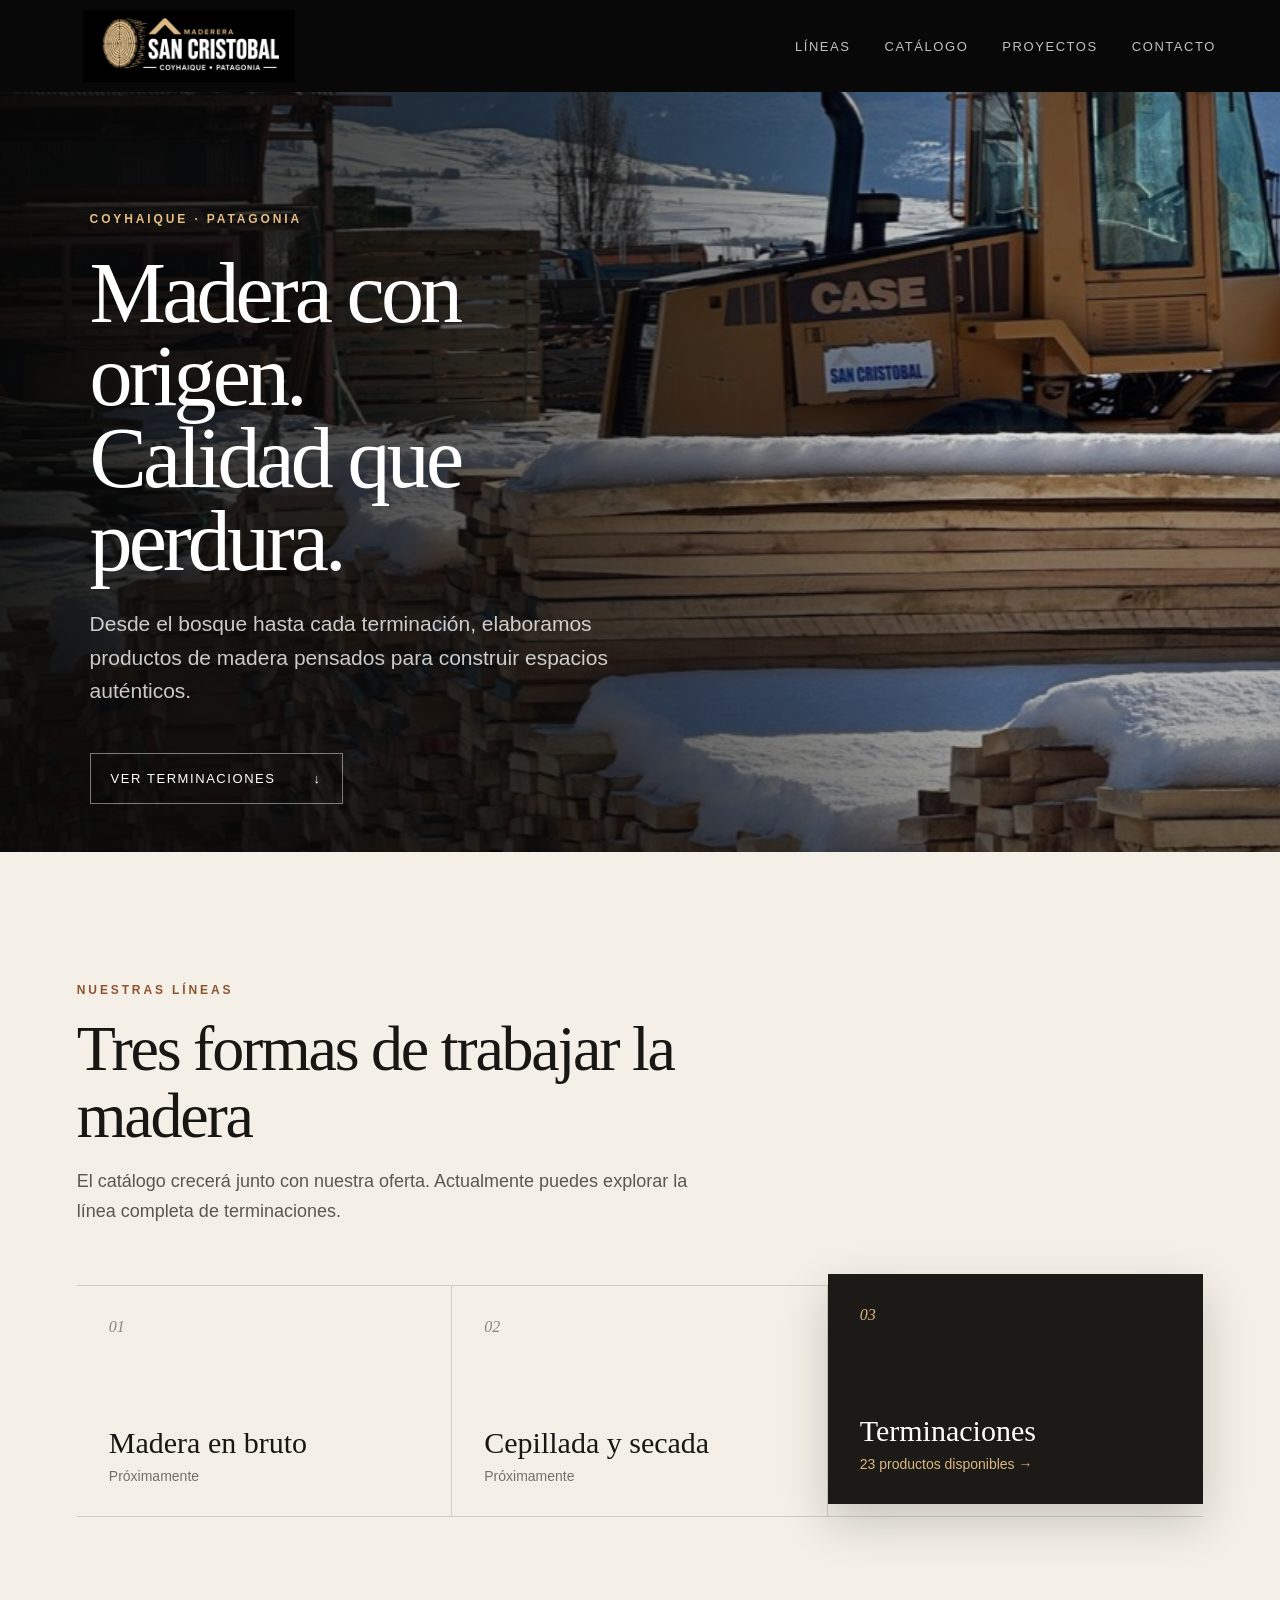
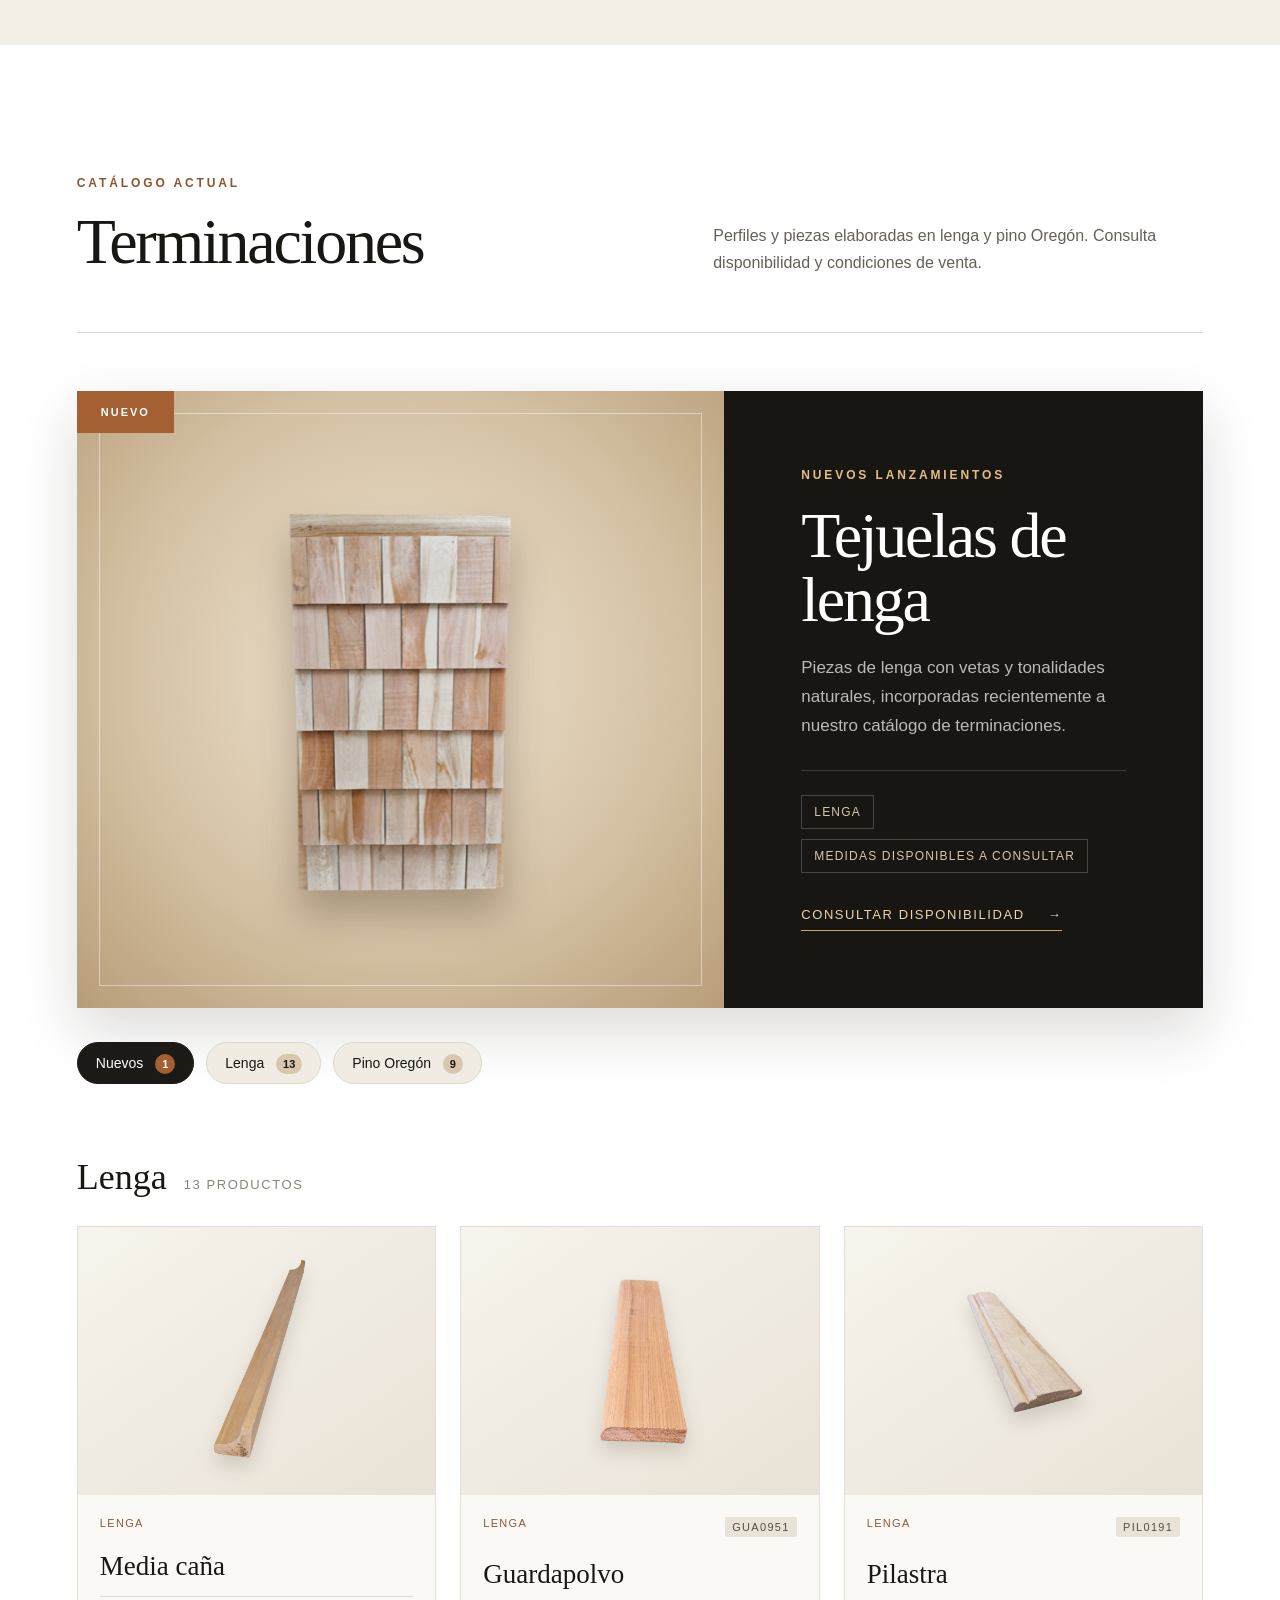
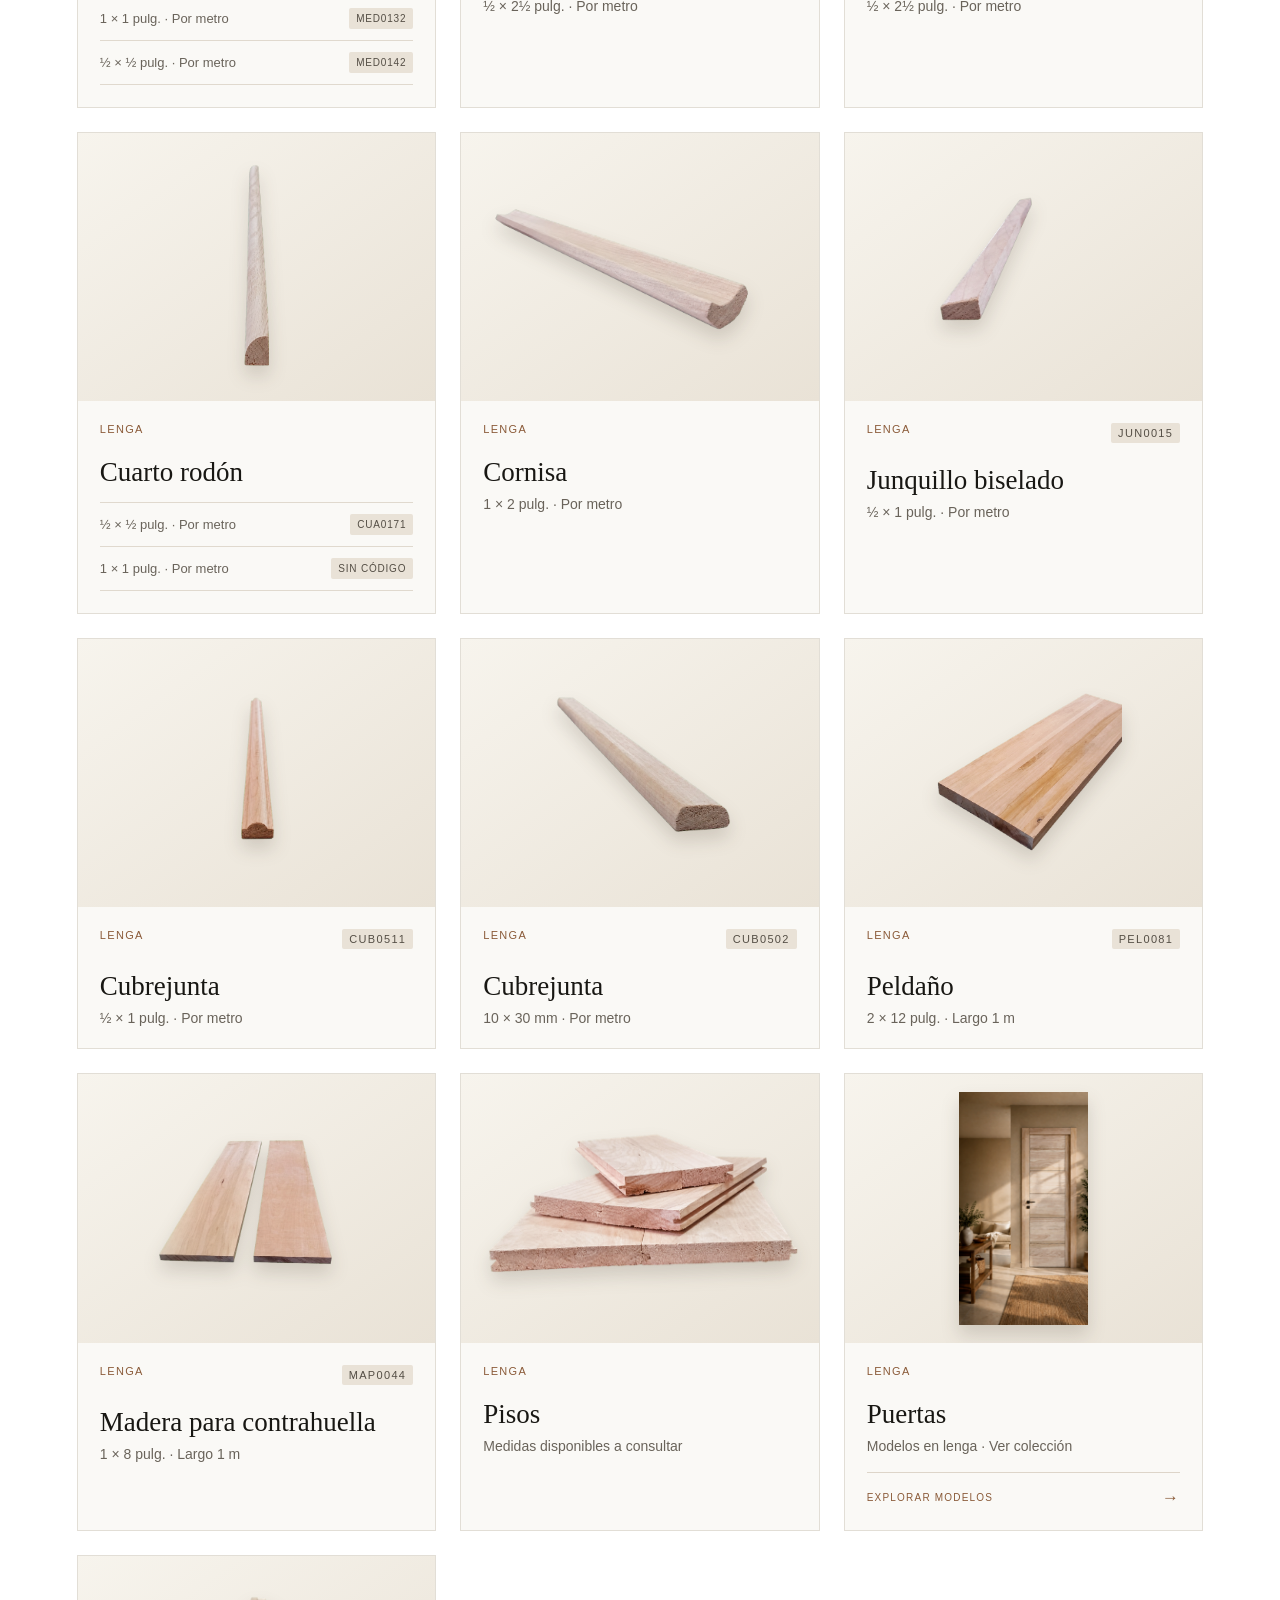
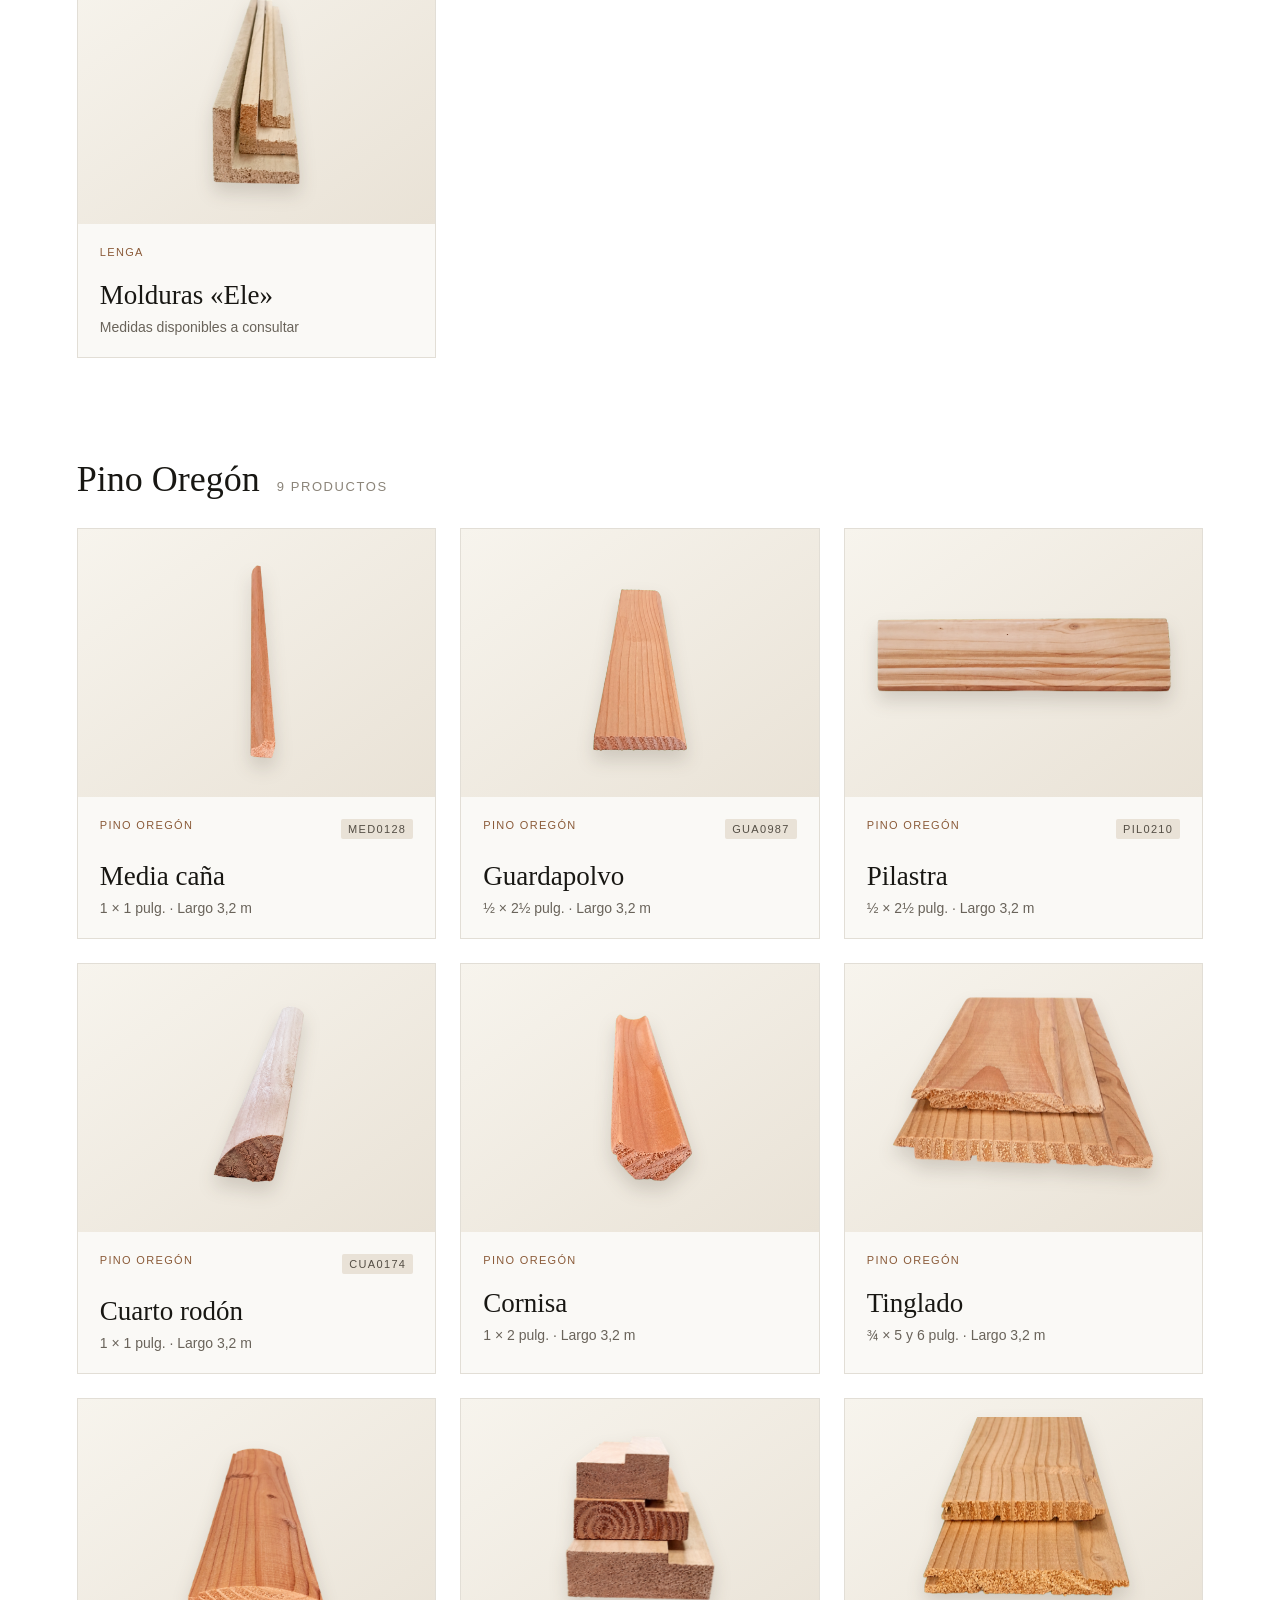
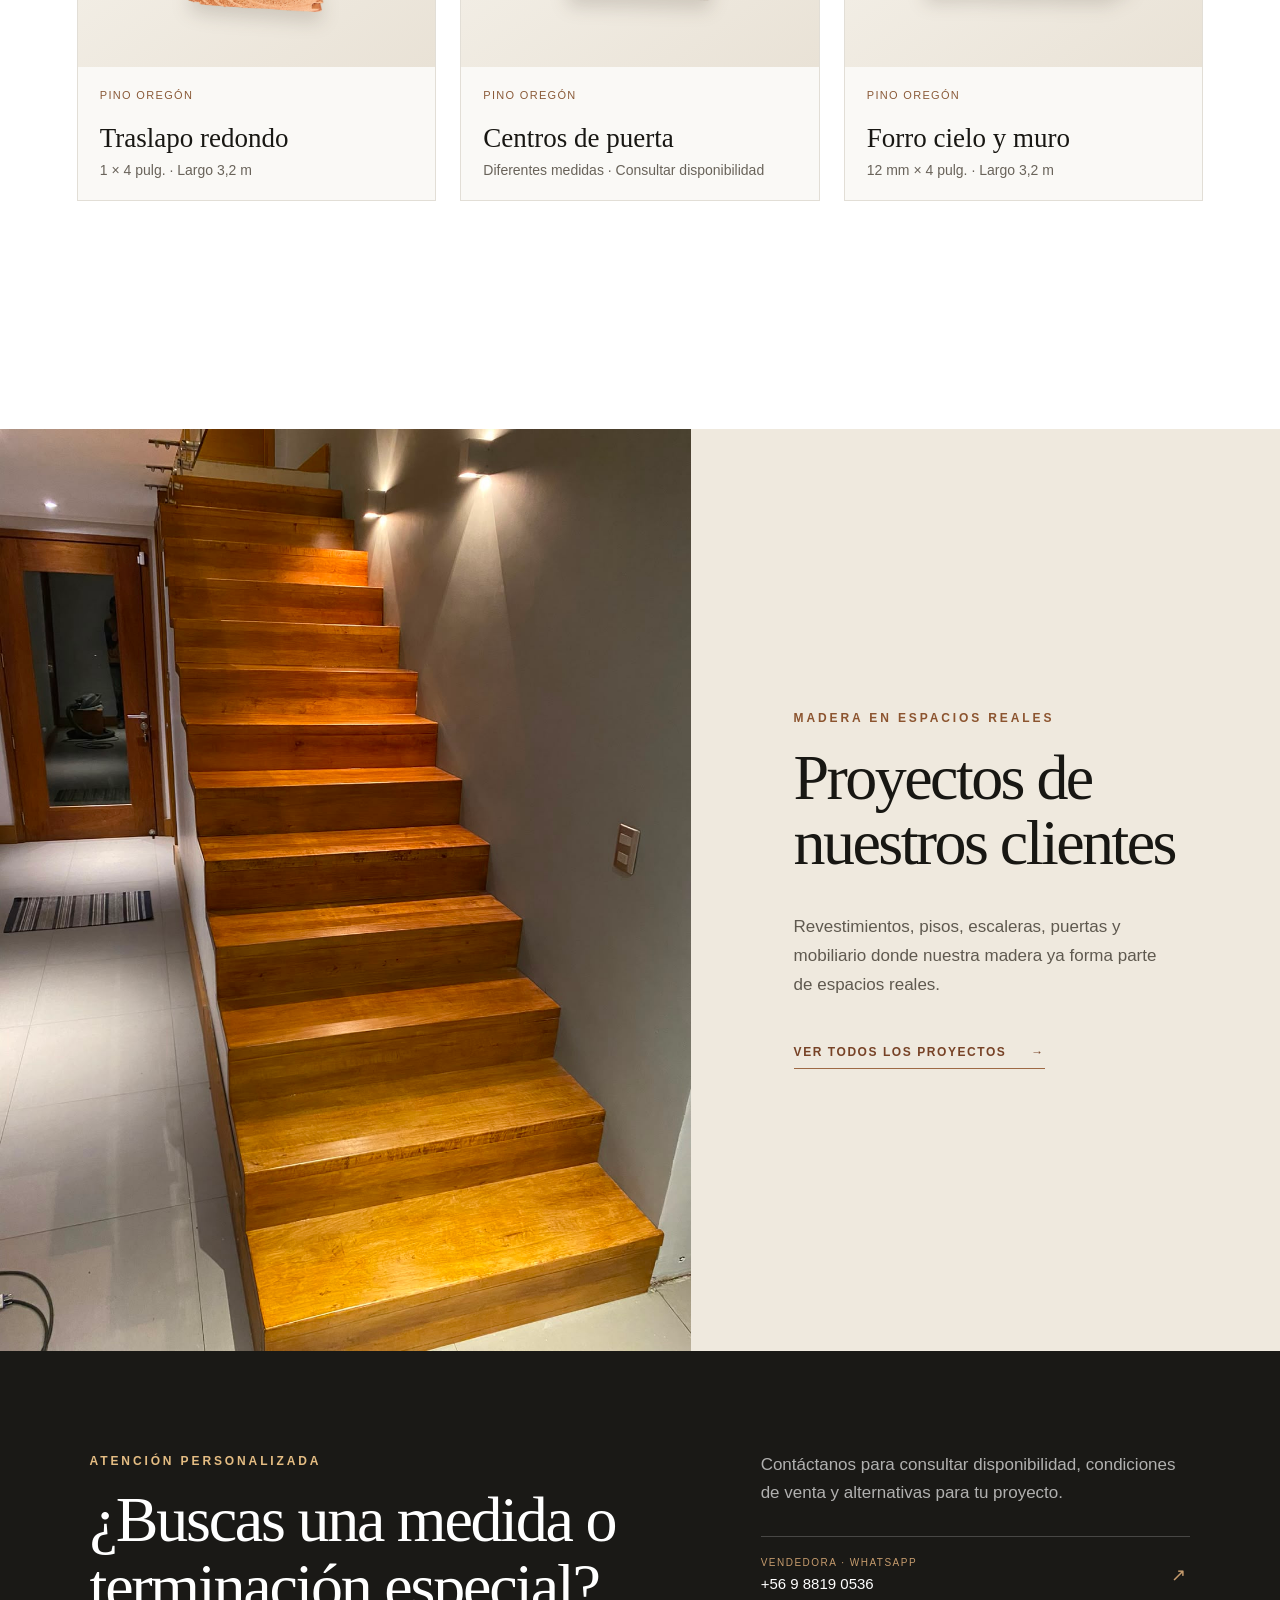
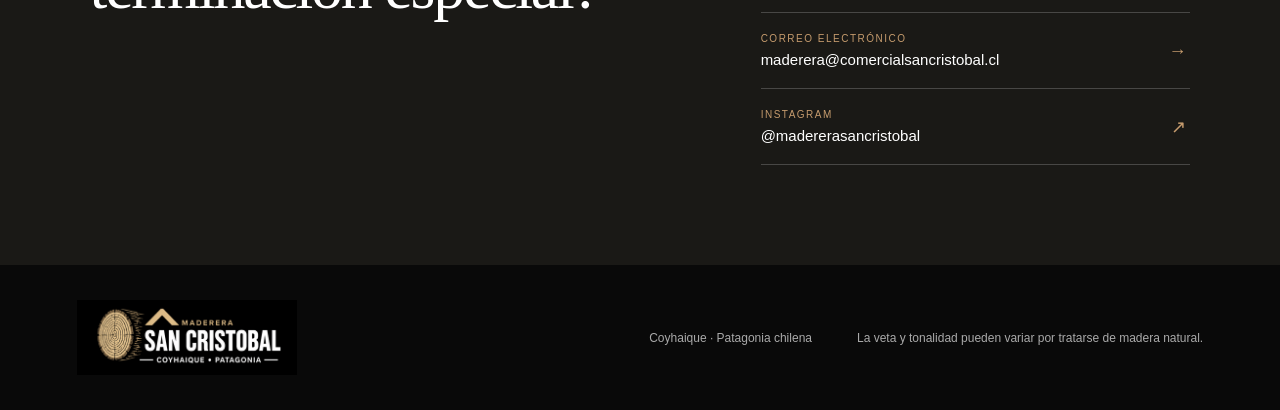
==== commit 41bb5429: "Corrige publicación autónoma del catálogo" ====
--- a/index.html
+++ b/index.html
@@ -1,2 +1,2 @@
-<!DOCTYPE html><html lang="es"><head><meta charSet="utf-8"/><meta name="viewport" content="width=device-width, initial-scale=1"/><link rel="preload" href="https://catalogo-maderera-san-cristobal.bymatepro.chatgpt.site/logo.png" as="image"/><link rel="preload" href="https://catalogo-maderera-san-cristobal.bymatepro.chatgpt.site/productos-recortados/tejuelas-lenga.png" as="image"/><link rel="stylesheet" href="https://catalogo-maderera-san-cristobal.bymatepro.chatgpt.site/_next/static/css/index.C2lmnA3q.css" data-rsc-css-href="https://catalogo-maderera-san-cristobal.bymatepro.chatgpt.site/_next/static/css/index.C2lmnA3q.css" data-precedence="vite-rsc/importer-resources"/><link rel="modulepreload" fetchPriority="low" href="https://catalogo-maderera-san-cristobal.bymatepro.chatgpt.site/_next/static/chunks/index-DnklXusb.js"/><script src="https://catalogo-maderera-san-cristobal.bymatepro.chatgpt.site/_next/static/chunks/rolldown-runtime-C60lm6uB.js" type="module" async=""></script><script src="https://catalogo-maderera-san-cristobal.bymatepro.chatgpt.site/_next/static/chunks/framework-BgSIrAUN.js" type="module" async=""></script><link rel="modulepreload" href="https://catalogo-maderera-san-cristobal.bymatepro.chatgpt.site/_next/static/chunks/layout-segment-context-DdN1MkkX.js" crossorigin=""/><title>Catálogo | Maderera San Cristóbal</title><meta name="description" content="Maderas y terminaciones de lenga y pino Oregón elaboradas en Coyhaique, Patagonia."/><link rel="shortcut icon" href="https://catalogo-maderera-san-cristobal.bymatepro.chatgpt.site/logo.png"/><link rel="icon" href="https://catalogo-maderera-san-cristobal.bymatepro.chatgpt.site/logo.png"/><script>Object.assign(((self[Symbol.for("vinext.navigationRuntime")]??={bootstrap:{routeManifest:null},functions:{}}).bootstrap.rsc??={rsc:[]}),{params:{},nav:{"pathname":"/","searchParams":[]}})</script><link rel="modulepreload" href="https://catalogo-maderera-san-cristobal.bymatepro.chatgpt.site/_next/static/chunks/index-DnklXusb.js" />
-</head><body><main><header class="topbar"><a class="brand" href="#inicio" aria-label="Ir al inicio"><img src="https://catalogo-maderera-san-cristobal.bymatepro.chatgpt.site/logo.png" alt="Maderera San Cristóbal"/></a><nav aria-label="Navegación principal"><a href="#lineas">Líneas</a><a href="#catalogo">Catálogo</a><a href="/proyectos">Proyectos</a><a href="#contacto">Contacto</a></nav></header><section class="hero" id="inicio"><div class="heroImage" role="img" aria-label="Madera elaborada en la Patagonia"></div><div class="heroShade"></div><div class="heroContent"><span class="eyebrow">Coyhaique · Patagonia</span><h1>Madera con origen.<br/>Calidad que perdura.</h1><p>Desde el bosque hasta cada terminación, elaboramos productos de madera pensados para construir espacios auténticos.</p><a class="primaryButton" href="#catalogo">Ver terminaciones <span>↓</span></a></div></section><section class="lines" id="lineas"><div class="sectionIntro"><span class="eyebrow dark">Nuestras líneas</span><h2>Tres formas de trabajar la madera</h2><p>El catálogo crecerá junto con nuestra oferta. Actualmente puedes explorar la línea completa de terminaciones.</p></div><div class="lineGrid"><article class="lineCard upcoming"><span>01</span><h3>Madera en bruto</h3><p>Próximamente</p></article><article class="lineCard upcoming"><span>02</span><h3>Cepillada y secada</h3><p>Próximamente</p></article><a class="lineCard active" href="#catalogo"><span>03</span><h3>Terminaciones</h3><p>23<!-- --> productos disponibles →</p></a></div></section><section class="catalog" id="catalogo"><div class="catalogHeading"><div><span class="eyebrow dark">Catálogo actual</span><h2>Terminaciones</h2></div><p>Perfiles y piezas elaboradas en lenga y pino Oregón. Consulta disponibilidad y condiciones de venta.</p></div><div class="launchSection" id="nuevos"><div class="launchVisual"><span class="launchBadge">Nuevo</span><img src="https://catalogo-maderera-san-cristobal.bymatepro.chatgpt.site/productos-recortados/tejuelas-lenga.png" alt="Tejuelas de lenga"/></div><div class="launchInfo"><span class="eyebrow">Nuevos lanzamientos</span><h3>Tejuelas de lenga</h3><p>Piezas de lenga con vetas y tonalidades naturales, incorporadas recientemente a nuestro catálogo de terminaciones.</p><div class="launchDetails"><span>Lenga</span><span>Medidas disponibles a consultar</span></div><a href="#contacto">Consultar disponibilidad <span>→</span></a></div></div><div class="speciesNav" aria-label="Especies disponibles"><a class="newLaunchLink" href="#nuevos">Nuevos <b>1</b></a><a href="#lenga">Lenga<!-- --> <b>13</b></a><a href="#oregon">Pino Oregón<!-- --> <b>9</b></a></div><div class="speciesSection" id="lenga"><div class="speciesTitle"><h3>Lenga</h3><span>13<!-- --> <!-- -->productos</span></div><div class="productGrid"><article class="productCard"><div class="photoWrap"><img src="https://catalogo-maderera-san-cristobal.bymatepro.chatgpt.site/productos-recortados/media-cana-lenga-0132.png" alt="Media caña de Lenga" loading="lazy"/></div><div class="productInfo"><div class="productMeta"><span>Lenga</span></div><h4>Media caña</h4><div class="variantList"><div class="variantRow"><span>1 × 1 pulg. · Por metro</span><code>Med0132</code></div><div class="variantRow"><span>½ × ½ pulg. · Por metro</span><code>Med0142</code></div></div></div></article><article class="productCard"><div class="photoWrap"><img src="https://catalogo-maderera-san-cristobal.bymatepro.chatgpt.site/productos-recortados/guardapolvo-lenga.png" alt="Guardapolvo de Lenga" loading="lazy"/></div><div class="productInfo"><div class="productMeta"><span>Lenga</span><code>Gua0951</code></div><h4>Guardapolvo</h4><p>½ × 2½ pulg. · Por metro</p></div></article><article class="productCard"><div class="photoWrap"><img src="https://catalogo-maderera-san-cristobal.bymatepro.chatgpt.site/productos-recortados/pilastra-lenga.png" alt="Pilastra de Lenga" loading="lazy"/></div><div class="productInfo"><div class="productMeta"><span>Lenga</span><code>Pil0191</code></div><h4>Pilastra</h4><p>½ × 2½ pulg. · Por metro</p></div></article><article class="productCard"><div class="photoWrap"><img src="https://catalogo-maderera-san-cristobal.bymatepro.chatgpt.site/productos-recortados/cuarto-rodon-lenga.png" alt="Cuarto rodón de Lenga" loading="lazy"/></div><div class="productInfo"><div class="productMeta"><span>Lenga</span></div><h4>Cuarto rodón</h4><div class="variantList"><div class="variantRow"><span>½ × ½ pulg. · Por metro</span><code>Cua0171</code></div><div class="variantRow"><span>1 × 1 pulg. · Por metro</span><code>Sin código</code></div></div></div></article><article class="productCard"><div class="photoWrap"><img src="https://catalogo-maderera-san-cristobal.bymatepro.chatgpt.site/productos-recortados/cornisa-lenga.png" alt="Cornisa de Lenga" loading="lazy"/></div><div class="productInfo"><div class="productMeta"><span>Lenga</span></div><h4>Cornisa</h4><p>1 × 2 pulg. · Por metro</p></div></article><article class="productCard"><div class="photoWrap"><img src="https://catalogo-maderera-san-cristobal.bymatepro.chatgpt.site/productos-recortados/junquillo-lenga.png" alt="Junquillo biselado de Lenga" loading="lazy"/></div><div class="productInfo"><div class="productMeta"><span>Lenga</span><code>Jun0015</code></div><h4>Junquillo biselado</h4><p>½ × 1 pulg. · Por metro</p></div></article><article class="productCard"><div class="photoWrap"><img src="https://catalogo-maderera-san-cristobal.bymatepro.chatgpt.site/productos-recortados/cubrejunta-lenga-0511.png" alt="Cubrejunta de Lenga" loading="lazy"/></div><div class="productInfo"><div class="productMeta"><span>Lenga</span><code>Cub0511</code></div><h4>Cubrejunta</h4><p>½ × 1 pulg. · Por metro</p></div></article><article class="productCard"><div class="photoWrap"><img src="https://catalogo-maderera-san-cristobal.bymatepro.chatgpt.site/productos-recortados/cubrejunta-lenga-0502.png" alt="Cubrejunta de Lenga" loading="lazy"/></div><div class="productInfo"><div class="productMeta"><span>Lenga</span><code>Cub0502</code></div><h4>Cubrejunta</h4><p>10 × 30 mm · Por metro</p></div></article><article class="productCard"><div class="photoWrap"><img src="https://catalogo-maderera-san-cristobal.bymatepro.chatgpt.site/productos-recortados/peldano-lenga.png" alt="Peldaño de Lenga" loading="lazy"/></div><div class="productInfo"><div class="productMeta"><span>Lenga</span><code>Pel0081</code></div><h4>Peldaño</h4><p>2 × 12 pulg. · Largo 1 m</p></div></article><article class="productCard"><div class="photoWrap"><img src="https://catalogo-maderera-san-cristobal.bymatepro.chatgpt.site/productos-recortados/contrahuella-lenga.png" alt="Madera para contrahuella de Lenga" loading="lazy"/></div><div class="productInfo"><div class="productMeta"><span>Lenga</span><code>Map0044</code></div><h4>Madera para contrahuella</h4><p>1 × 8 pulg. · Largo 1 m</p></div></article><article class="productCard"><div class="photoWrap"><img src="https://catalogo-maderera-san-cristobal.bymatepro.chatgpt.site/productos-recortados/pisos-lenga.png" alt="Pisos de Lenga" loading="lazy"/></div><div class="productInfo"><div class="productMeta"><span>Lenga</span></div><h4>Pisos</h4><p>Medidas disponibles a consultar</p></div></article><article class="productCard"><div class="photoWrap"><img src="https://catalogo-maderera-san-cristobal.bymatepro.chatgpt.site/productos-recortados/centros-puerta-lenga.png" alt="Centros de puerta de Lenga" loading="lazy"/></div><div class="productInfo"><div class="productMeta"><span>Lenga</span></div><h4>Centros de puerta</h4><p>Diferentes medidas · Consultar disponibilidad</p></div></article><article class="productCard"><div class="photoWrap"><img src="https://catalogo-maderera-san-cristobal.bymatepro.chatgpt.site/productos-recortados/molduras-ele.png" alt="Molduras «Ele» de Lenga" loading="lazy"/></div><div class="productInfo"><div class="productMeta"><span>Lenga</span></div><h4>Molduras «Ele»</h4><p>Medidas disponibles a consultar</p></div></article></div></div><div class="speciesSection" id="oregon"><div class="speciesTitle"><h3>Pino Oregón</h3><span>9<!-- --> <!-- -->productos</span></div><div class="productGrid"><article class="productCard"><div class="photoWrap"><img src="https://catalogo-maderera-san-cristobal.bymatepro.chatgpt.site/productos-recortados/media-cana-oregon.png" alt="Media caña de Pino Oregón" loading="lazy"/></div><div class="productInfo"><div class="productMeta"><span>Pino Oregón</span><code>Med0128</code></div><h4>Media caña</h4><p>1 × 1 pulg. · Largo 3,2 m</p></div></article><article class="productCard"><div class="photoWrap"><img src="https://catalogo-maderera-san-cristobal.bymatepro.chatgpt.site/productos-recortados/guardapolvo-oregon.png" alt="Guardapolvo de Pino Oregón" loading="lazy"/></div><div class="productInfo"><div class="productMeta"><span>Pino Oregón</span><code>Gua0987</code></div><h4>Guardapolvo</h4><p>½ × 2½ pulg. · Largo 3,2 m</p></div></article><article class="productCard"><div class="photoWrap"><img src="https://catalogo-maderera-san-cristobal.bymatepro.chatgpt.site/productos-recortados/pilastra-oregon.png" alt="Pilastra de Pino Oregón" loading="lazy"/></div><div class="productInfo"><div class="productMeta"><span>Pino Oregón</span><code>Pil0210</code></div><h4>Pilastra</h4><p>½ × 2½ pulg. · Largo 3,2 m</p></div></article><article class="productCard"><div class="photoWrap"><img src="https://catalogo-maderera-san-cristobal.bymatepro.chatgpt.site/productos-recortados/cuarto-rodon-oregon.png" alt="Cuarto rodón de Pino Oregón" loading="lazy"/></div><div class="productInfo"><div class="productMeta"><span>Pino Oregón</span><code>Cua0174</code></div><h4>Cuarto rodón</h4><p>1 × 1 pulg. · Largo 3,2 m</p></div></article><article class="productCard"><div class="photoWrap"><img src="https://catalogo-maderera-san-cristobal.bymatepro.chatgpt.site/productos-recortados/cornisa-oregon-individual.png" alt="Cornisa de Pino Oregón" loading="lazy"/></div><div class="productInfo"><div class="productMeta"><span>Pino Oregón</span></div><h4>Cornisa</h4><p>1 × 2 pulg. · Largo 3,2 m</p></div></article><article class="productCard"><div class="photoWrap"><img src="https://catalogo-maderera-san-cristobal.bymatepro.chatgpt.site/productos-recortados/tinglado-oregon.png" alt="Tinglado de Pino Oregón" loading="lazy"/></div><div class="productInfo"><div class="productMeta"><span>Pino Oregón</span></div><h4>Tinglado</h4><p>¾ × 5 y 6 pulg. · Largo 3,2 m</p></div></article><article class="productCard"><div class="photoWrap"><img src="https://catalogo-maderera-san-cristobal.bymatepro.chatgpt.site/productos-recortados/traslapo-redondo-oregon.png" alt="Traslapo redondo de Pino Oregón" loading="lazy"/></div><div class="productInfo"><div class="productMeta"><span>Pino Oregón</span></div><h4>Traslapo redondo</h4><p>1 × 4 pulg. · Largo 3,2 m</p></div></article><article class="productCard"><div class="photoWrap"><img src="https://catalogo-maderera-san-cristobal.bymatepro.chatgpt.site/productos-recortados/centros-puerta-lenga-oregon.png" alt="Centros de puerta de Pino Oregón" loading="lazy"/></div><div class="productInfo"><div class="productMeta"><span>Pino Oregón</span></div><h4>Centros de puerta</h4><p>Diferentes medidas · Consultar disponibilidad</p></div></article><article class="productCard"><div class="photoWrap"><img src="https://catalogo-maderera-san-cristobal.bymatepro.chatgpt.site/productos-recortados/forro-cielo-muro-oregon.png" alt="Forro cielo y muro de Pino Oregón" loading="lazy"/></div><div class="productInfo"><div class="productMeta"><span>Pino Oregón</span></div><h4>Forro cielo y muro</h4><p>12 mm × 4 pulg. · Largo 3,2 m</p></div></article></div></div></section><section class="projectsTeaser" id="proyectos"><div class="projectsTeaserPhoto"><img src="https://catalogo-maderera-san-cristobal.bymatepro.chatgpt.site/proyectos/escalera-madera.jpg" alt="Escalera terminada en madera" loading="lazy"/></div><div class="projectsTeaserContent"><span class="eyebrow dark">Madera en espacios reales</span><h2>Proyectos de nuestros clientes</h2><p>Revestimientos, pisos, escaleras, puertas y mobiliario donde nuestra madera ya forma parte de espacios reales.</p><a href="/proyectos">Ver todos los proyectos <span>→</span></a></div></section><section class="contact" id="contacto"><div><span class="eyebrow">Atención personalizada</span><h2>¿Buscas una medida o terminación especial?</h2></div><div class="contactSide"><p>Contáctanos para consultar disponibilidad, condiciones de venta y alternativas para tu proyecto.</p><div class="contactLinks"><a href="https://wa.me/56988190536" target="_blank" rel="noreferrer" aria-label="Contactar a nuestra vendedora por WhatsApp"><small>Vendedora · WhatsApp</small><strong>+56 9 8819 0536</strong><span>↗</span></a><a href="mailto:maderera@comercialsancristobal.cl"><small>Correo electrónico</small><strong>maderera@comercialsancristobal.cl</strong><span>→</span></a><a href="https://www.instagram.com/madererasancristobal?utm_source=ig_web_button_share_sheet&amp;igsh=ZDNlZDc0MzIxNw==" target="_blank" rel="noreferrer"><small>Instagram</small><strong>@madererasancristobal</strong><span>↗</span></a></div></div></section><footer><img src="https://catalogo-maderera-san-cristobal.bymatepro.chatgpt.site/logo.png" alt="Maderera San Cristóbal"/><p>Coyhaique · Patagonia chilena</p><p>La veta y tonalidad pueden variar por tratarse de madera natural.</p></footer></main><script type="module" src="https://catalogo-maderera-san-cristobal.bymatepro.chatgpt.site/_next/static/chunks/index-DnklXusb.js" id="_R_" async=""></script><script>((self[Symbol.for("vinext.navigationRuntime")]??={bootstrap:{routeManifest:null},functions:{}}).bootstrap.rsc??={rsc:[]}).rsc.push("2:I[\"665e12b0c064\",[],\"Children\",1]\n")</script><script>((self[Symbol.for("vinext.navigationRuntime")]??={bootstrap:{routeManifest:null},functions:{}}).bootstrap.rsc??={rsc:[]}).rsc.push("3:I[\"0c849aaf347d\",[],\"GlobalErrorBoundary\",1]\n")</script><script>((self[Symbol.for("vinext.navigationRuntime")]??={bootstrap:{routeManifest:null},functions:{}}).bootstrap.rsc??={rsc:[]}).rsc.push("4:I[\"becbbbeadc9b\",[],\"default\",1]\n")</script><script>((self[Symbol.for("vinext.navigationRuntime")]??={bootstrap:{routeManifest:null},functions:{}}).bootstrap.rsc??={rsc:[]}).rsc.push("5:I[\"0c849aaf347d\",[],\"ErrorBoundary\",1]\n")</script><script>((self[Symbol.for("vinext.navigationRuntime")]??={bootstrap:{routeManifest:null},functions:{}}).bootstrap.rsc??={rsc:[]}).rsc.push("6:I[\"757ae097eb41\",[],\"LayoutSegmentProvider\",1]\n")</script><script>((self[Symbol.for("vinext.navigationRuntime")]??={bootstrap:{routeManifest:null},functions:{}}).bootstrap.rsc??={rsc:[]}).rsc.push("7:I[\"665e12b0c064\",[],\"Slot\",1]\n")</script><script>((self[Symbol.for("vinext.navigationRuntime")]??={bootstrap:{routeManifest:null},functions:{}}).bootstrap.rsc??={rsc:[]}).rsc.push("8:I[\"a38a13628f7a\",[],\"AppRouterScrollTarget\",1]\n")</script><script>((self[Symbol.for("vinext.navigationRuntime")]??={bootstrap:{routeManifest:null},functions:{}}).bootstrap.rsc??={rsc:[]}).rsc.push("9:I[\"0c849aaf347d\",[],\"RedirectBoundary\",1]\n")</script><script>((self[Symbol.for("vinext.navigationRuntime")]??={bootstrap:{routeManifest:null},functions:{}}).bootstrap.rsc??={rsc:[]}).rsc.push(":HL[\"/_next/static/css/index.C2lmnA3q.css\",\"style\"     ]\n")</script><script>((self[Symbol.for("vinext.navigationRuntime")]??={bootstrap:{routeManifest:null},functions:{}}).bootstrap.rsc??={rsc:[]}).rsc.push("0:{\"__route\":\"route:/\",\"__interceptionContext\":null,\"__layoutIds\":[\"layout:/\"],\"__rootLayout\":\"/\",\"__sourcePage\":\"/page\",\"page:/\":\"$L1\",\"layout:/\":[[[[\"$\",\"link\",\"css:/_next/static/css/index.C2lmnA3q.css\",{\"rel\":\"stylesheet\",\"precedence\":\"vite-rsc/importer-resources\",\"href\":\"/_next/static/css/index.C2lmnA3q.css\",\"data-rsc-css-href\":\"/_next/static/css/index.C2lmnA3q.css\"}],\"$undefined\"],[\"$\",\"html\",null,{\"lang\":\"es\",\"children\":[\"$\",\"body\",null,{\"children\":[\"$\",\"$L2\",null,{}]}]}]],null],\"route:/\":[[[\"$\",\"meta\",null,{\"charSet\":\"utf-8\"}],[[\"$\",\"title\",\"0\",{\"children\":\"Catálogo | Maderera San Cristóbal\"}],[\"$\",\"meta\",\"1\",{\"name\":\"description\",\"content\":\"Maderas y terminaciones de lenga y pino Oregón elaboradas en Coyhaique, Patagonia.\"}],[\"$\",\"link\",\"2\",{\"rel\":\"shortcut icon\",\"href\":\"/logo.png\"}],[\"$\",\"link\",\"3\",{\"rel\":\"icon\",\"href\":\"/logo.png\"}]],[[\"$\",\"meta\",\"0\",{\"name\":\"viewport\",\"content\":\"width=device-width, initial-scale=1\"}]]],[\"$\",\"$L3\",null,{\"fallback\":\"$4\",\"children\":[\"$\",\"$L5\",null,{\"fallback\":\"$4\",\"children\":[\"$\",\"$L6\",null,{\"providerId\":\"layout:/\",\"segmentMap\":{\"children\":[]},\"children\":[\"$\",\"$L7\",null,{\"id\":\"layout:/\",\"parallelSlots\":\"$undefined\",\"children\":[\"$\",\"$L8\",null,{\"children\":[\"$\",\"$L9\",null,{\"children\":[[\"$\",\"$L6\",null,{\"providerId\":\"page:/\",\"segmentMap\":{\"children\":[\"__PAGE__\"]},\"children\":[\"$\",\"$L7\",null,{\"id\":\"page:/\"}]}],null]}]}]}]}]}]}],null,null],\"__layoutFlags\":{\"layout:/\":\"s\"},\"__artifactCompatibility\":{\"schemaVersion\":1,\"graphVersion\":\"app-route-graph:1177fd80f83fa7b0\",\"deploymentVersion\":\"df67b6b1-d3c7-467c-9b0e-d8cf7d90ce1e\",\"appElementsSchemaVersion\":1,\"rscPayloadSchemaVersion\":1,\"rootBoundaryId\":\"/\",\"renderEpoch\":null},\"__renderObservation\":{\"schemaVersion\":1,\"output\":{\"kind\":\"app-rsc\",\"mountedSlotsFingerprint\":null,\"renderEpoch\":null,\"rootBoundaryId\":\"/\",\"routeId\":\"route:/\"},\"completeness\":\"partial\",\"boundaryOutcome\":{\"kind\":\"unknown\"},\"requestApis\":[{\"kind\":\"connection\",\"status\":\"unknown\"},{\"kind\":\"cookies\",\"status\":\"unknown\"},{\"kind\":\"draftMode\",\"status\":\"unknown\"},{\"kind\":\"headers\",\"status\":\"unknown\"},{\"kind\":\"params\",\"status\":\"unknown\"},{\"kind\":\"searchParams\",\"status\":\"unknown\"}],\"dynamicFetches\":[],\"cacheTags\":[\"/\",\"_N_T_/\",\"_N_T_/index\",\"_N_T_/layout\",\"_N_T_/page\"],\"pathTags\":[\"/\"],\"cacheability\":\"unknown\",\"downgrade\":{\"target\":\"freshRender\",\"reasons\":[{\"code\":\"CP_DOWNGRADE_CACHEABILITY_UNKNOWN\",\"target\":\"freshRender\"},{\"code\":\"CP_DOWNGRADE_INCOMPLETE_OBSERVATION\",\"completeness\":\"partial\",\"target\":\"freshRender\"},{\"code\":\"CP_DOWNGRADE_UNKNOWN_REQUEST_API\",\"requestApi\":\"connection\",\"target\":\"freshRender\"},{\"code\":\"CP_DOWNGRADE_UNKNOWN_REQUEST_API\",\"requestApi\":\"cookies\",\"target\":\"freshRender\"},{\"code\":\"CP_DOWNGRADE_UNKNOWN_REQUEST_API\",\"requestApi\":\"draftMode\",\"target\":\"freshRender\"},{\"code\":\"CP_DOWNGRADE_UNKNOWN_REQUEST_API\",\"requestApi\":\"headers\",\"target\":\"freshRender\"},{\"code\":\"CP_DOWNGRADE_UNKNOWN_REQUEST_API\",\"requestApi\":\"params\",\"target\":\"freshRender\"},{\"code\":\"CP_DOWNGRADE_UNKNOWN_REQUEST_API\",\"requestApi\":\"searchParams\",\"target\":\"freshRender\"}],\"fallback\":{\"kind\":\"breakerFallback\",\"code\":\"CP_PRIVATE_DYNAMIC_DOWNGRADE\",\"mode\":\"renderFresh\",\"scope\":\"affectedOutput\",\"fields\":{\"reasonCodes\":[\"CP_DOWNGRADE_CACHEABILITY_UNKNOWN\",\"CP_DOWNGRADE_INCOMPLETE_OBSERVATION\",\"CP_DOWNGRADE_UNKNOWN_REQUEST_API\",\"CP_DOWNGRADE_UNKNOWN_REQUEST_API\",\"CP_DOWNGRADE_UNKNOWN_REQUEST_API\",\"CP_DOWNGRADE_UNKNOWN_REQUEST_API\",\"CP_DOWNGRADE_UNKNOWN_REQUEST_API\",\"CP_DOWNGRADE_UNKNOWN_REQUEST_API\"],\"target\":\"freshRender\"}},\"isPublicCacheCandidate\":false}}}\n")</script><script>((self[Symbol.for("vinext.navigationRuntime")]??={bootstrap:{routeManifest:null},functions:{}}).bootstrap.rsc??={rsc:[]}).rsc.push(":HL[\"/logo.png\",\"image\"]\n")</script><script>((self[Symbol.for("vinext.navigationRuntime")]??={bootstrap:{routeManifest:null},functions:{}}).bootstrap.rsc??={rsc:[]}).rsc.push(":HL[\"/productos-recortados/tejuelas-lenga.png\",\"image\"]\n")</script><script>((self[Symbol.for("vinext.navigationRuntime")]??={bootstrap:{routeManifest:null},functions:{}}).bootstrap.rsc??={rsc:[]}).rsc.push("1:[\"$\",\"main\",null,{\"children\":[[\"$\",\"header\",null,{\"className\":\"topbar\",\"children\":[[\"$\",\"a\",null,{\"className\":\"brand\",\"href\":\"#inicio\",\"aria-label\":\"Ir al inicio\",\"children\":[\"$\",\"img\",null,{\"src\":\"/logo.png\",\"alt\":\"Maderera San Cristóbal\"}]}],[\"$\",\"nav\",null,{\"aria-label\":\"Navegación principal\",\"children\":[[\"$\",\"a\",null,{\"href\":\"#lineas\",\"children\":\"Líneas\"}],[\"$\",\"a\",null,{\"href\":\"#catalogo\",\"children\":\"Catálogo\"}],[\"$\",\"a\",null,{\"href\":\"/proyectos\",\"children\":\"Proyectos\"}],[\"$\",\"a\",null,{\"href\":\"#contacto\",\"children\":\"Contacto\"}]]}]]}],[\"$\",\"section\",null,{\"className\":\"hero\",\"id\":\"inicio\",\"children\":[[\"$\",\"div\",null,{\"className\":\"heroImage\",\"role\":\"img\",\"aria-label\":\"Madera elaborada en la Patagonia\"}],[\"$\",\"div\",null,{\"className\":\"heroShade\"}],[\"$\",\"div\",null,{\"className\":\"heroContent\",\"children\":[[\"$\",\"span\",null,{\"className\":\"eyebrow\",\"children\":\"Coyhaique · Patagonia\"}],[\"$\",\"h1\",null,{\"children\":[\"Madera con origen.\",[\"$\",\"br\",null,{}],\"Calidad que perdura.\"]}],[\"$\",\"p\",null,{\"children\":\"Desde el bosque hasta cada terminación, elaboramos productos de madera pensados para construir espacios auténticos.\"}],[\"$\",\"a\",null,{\"className\":\"primaryButton\",\"href\":\"#catalogo\",\"children\":[\"Ver terminaciones \",[\"$\",\"span\",null,{\"children\":\"↓\"}]]}]]}]]}],[\"$\",\"section\",null,{\"className\":\"lines\",\"id\":\"lineas\",\"children\":[[\"$\",\"div\",null,{\"className\":\"sectionIntro\",\"children\":[[\"$\",\"span\",null,{\"className\":\"eyebrow dark\",\"children\":\"Nuestras líneas\"}],[\"$\",\"h2\",null,{\"children\":\"Tres formas de trabajar la madera\"}],[\"$\",\"p\",null,{\"children\":\"El catálogo crecerá junto con nuestra oferta. Actualmente puedes explorar la línea completa de terminaciones.\"}]]}],[\"$\",\"div\",null,{\"className\":\"lineGrid\",\"children\":[[\"$\",\"article\",null,{\"className\":\"lineCard upcoming\",\"children\":[[\"$\",\"span\",null,{\"children\":\"01\"}],[\"$\",\"h3\",null,{\"children\":\"Madera en bruto\"}],[\"$\",\"p\",null,{\"children\":\"Próximamente\"}]]}],[\"$\",\"article\",null,{\"className\":\"lineCard upcoming\",\"children\":[[\"$\",\"span\",null,{\"children\":\"02\"}],[\"$\",\"h3\",null,{\"children\":\"Cepillada y secada\"}],[\"$\",\"p\",null,{\"children\":\"Próximamente\"}]]}],[\"$\",\"a\",null,{\"className\":\"lineCard active\",\"href\":\"#catalogo\",\"children\":[[\"$\",\"span\",null,{\"children\":\"03\"}],[\"$\",\"h3\",null,{\"children\":\"Terminaciones\"}],[\"$\",\"p\",null,{\"children\":[23,\" productos disponibles →\"]}]]}]]}]]}],[\"$\",\"section\",null,{\"className\":\"catalog\",\"id\":\"catalogo\",\"children\":[[\"$\",\"div\",null,{\"className\":\"catalogHeading\",\"children\":[[\"$\",\"div\",null,{\"children\":[[\"$\",\"span\",null,{\"className\":\"eyebrow dark\",\"children\":\"Catálogo actual\"}],[\"$\",\"h2\",null,{\"children\":\"Terminaciones\"}]]}],[\"$\",\"p\",null,{\"children\":\"Perfiles y piezas elaboradas en lenga y pino Oregón. Consulta disponibilidad y condiciones de venta.\"}]]}],[\"$\",\"div\",null,{\"className\":\"launchSection\",\"id\":\"nuevos\",\"children\":[[\"$\",\"div\",null,{\"className\":\"launchVisual\",\"children\":[[\"$\",\"span\",null,{\"className\":\"launchBadge\",\"children\":\"Nuevo\"}],[\"$\",\"img\",null,{\"src\":\"/productos-recortados/tejuelas-lenga.png\",\"alt\":\"Tejuelas de lenga\"}]]}],[\"$\",\"div\",null,{\"className\":\"launchInfo\",\"children\":[[\"$\",\"span\",null,{\"className\":\"eyebrow\",\"children\":\"Nuevos lanzamientos\"}],[\"$\",\"h3\",null,{\"children\":\"Tejuelas de lenga\"}],[\"$\",\"p\",null,{\"children\":\"Piezas de lenga con vetas y tonalidades naturales, incorporadas recientemente a nuestro catálogo de terminaciones.\"}],[\"$\",\"div\",null,{\"className\":\"launchDetails\",\"children\":[[\"$\",\"span\",null,{\"children\":\"Lenga\"}],[\"$\",\"span\",null,{\"children\":\"Medidas disponibles a consultar\"}]]}],[\"$\",\"a\",null,{\"href\":\"#contacto\",\"children\":[\"Consultar disponibilidad \",[\"$\",\"span\",null,{\"children\":\"→\"}]]}]]}]]}],[\"$\",\"div\",null,{\"className\":\"speciesNav\",\"aria-label\":\"Especies disponibles\",\"children\":[[\"$\",\"a\",null,{\"className\":\"newLaunchLink\",\"href\":\"#nuevos\",\"children\":[\"Nuevos \",[\"$\",\"b\",null,{\"children\":\"1\"}]]}],[[\"$\",\"a\",\"lenga\",{\"href\":\"#lenga\",\"children\":[\"Lenga\",\" \",[\"$\",\"b\",null,{\"children\":13}]]}],[\"$\",\"a\",\"oregon\",{\"href\":\"#oregon\",\"children\":[\"Pino Oregón\",\" \",[\"$\",\"b\",null,{\"children\":9}]]}]]]}],[[\"$\",\"div\",\"lenga\",{\"className\":\"speciesSection\",\"id\":\"lenga\",\"children\":[[\"$\",\"div\",null,{\"className\":\"speciesTitle\",\"children\":[[\"$\",\"h3\",null,{\"children\":\"Lenga\"}],[\"$\",\"span\",null,{\"children\":[13,\" \",\"productos\"]}]]}],[\"$\",\"div\",null,{\"className\":\"productGrid\",\"children\":[[\"$\",\"article\",\"—-0\",{\"className\":\"productCard\",\"children\":[[\"$\",\"div\",null,{\"className\":\"photoWrap\",\"children\":[\"$\",\"img\",null,{\"src\":\"/productos-recortados/media-cana-lenga-0132.png\",\"alt\":\"Media caña de Lenga\",\"loading\":\"lazy\"}]}],[\"$\",\"div\",null,{\"className\":\"productInfo\",\"children\":[[\"$\",\"div\",null,{\"className\":\"productMeta\",\"children\":[[\"$\",\"span\",null,{\"children\":\"Lenga\"}],false]}],[\"$\",\"h4\",null,{\"children\":\"Media caña\"}],[\"$\",\"div\",null,{\"className\":\"variantList\",\"children\":[\"$La\",\"$Lb\"]}]]}]]}],\"$Lc\",\"$Ld\",\"$Le\",\"$Lf\",\"$L10\",\"$L11\",\"$L12\",\"$L13\",\"$L14\",\"$L15\",\"$L16\",\"$L17\"]}]]}],\"$L18\"]]}],\"$L19\",\"$L1a\",\"$L1b\"]}]\n")</script><script>((self[Symbol.for("vinext.navigationRuntime")]??={bootstrap:{routeManifest:null},functions:{}}).bootstrap.rsc??={rsc:[]}).rsc.push("a:[\"$\",\"div\",\"Med0132\",{\"className\":\"variantRow\",\"children\":[[\"$\",\"span\",null,{\"children\":\"1 × 1 pulg. · Por metro\"}],[\"$\",\"code\",null,{\"children\":\"Med0132\"}]]}]\n")</script><script>((self[Symbol.for("vinext.navigationRuntime")]??={bootstrap:{routeManifest:null},functions:{}}).bootstrap.rsc??={rsc:[]}).rsc.push("b:[\"$\",\"div\",\"Med0142\",{\"className\":\"variantRow\",\"children\":[[\"$\",\"span\",null,{\"children\":\"½ × ½ pulg. · Por metro\"}],[\"$\",\"code\",null,{\"children\":\"Med0142\"}]]}]\n")</script><script>((self[Symbol.for("vinext.navigationRuntime")]??={bootstrap:{routeManifest:null},functions:{}}).bootstrap.rsc??={rsc:[]}).rsc.push("c:[\"$\",\"article\",\"Gua0951-1\",{\"className\":\"productCard\",\"children\":[[\"$\",\"div\",null,{\"className\":\"photoWrap\",\"children\":[\"$\",\"img\",null,{\"src\":\"/productos-recortados/guardapolvo-lenga.png\",\"alt\":\"Guardapolvo de Lenga\",\"loading\":\"lazy\"}]}],[\"$\",\"div\",null,{\"className\":\"productInfo\",\"children\":[[\"$\",\"div\",null,{\"className\":\"productMeta\",\"children\":[[\"$\",\"span\",null,{\"children\":\"Lenga\"}],[\"$\",\"code\",null,{\"children\":\"Gua0951\"}]]}],[\"$\",\"h4\",null,{\"children\":\"Guardapolvo\"}],[\"$\",\"p\",null,{\"children\":\"½ × 2½ pulg. · Por metro\"}]]}]]}]\n")</script><script>((self[Symbol.for("vinext.navigationRuntime")]??={bootstrap:{routeManifest:null},functions:{}}).bootstrap.rsc??={rsc:[]}).rsc.push("d:[\"$\",\"article\",\"Pil0191-2\",{\"className\":\"productCard\",\"children\":[[\"$\",\"div\",null,{\"className\":\"photoWrap\",\"children\":[\"$\",\"img\",null,{\"src\":\"/productos-recortados/pilastra-lenga.png\",\"alt\":\"Pilastra de Lenga\",\"loading\":\"lazy\"}]}],[\"$\",\"div\",null,{\"className\":\"productInfo\",\"children\":[[\"$\",\"div\",null,{\"className\":\"productMeta\",\"children\":[[\"$\",\"span\",null,{\"children\":\"Lenga\"}],[\"$\",\"code\",null,{\"children\":\"Pil0191\"}]]}],[\"$\",\"h4\",null,{\"children\":\"Pilastra\"}],[\"$\",\"p\",null,{\"children\":\"½ × 2½ pulg. · Por metro\"}]]}]]}]\n")</script><script>((self[Symbol.for("vinext.navigationRuntime")]??={bootstrap:{routeManifest:null},functions:{}}).bootstrap.rsc??={rsc:[]}).rsc.push("e:[\"$\",\"article\",\"—-3\",{\"className\":\"productCard\",\"children\":[[\"$\",\"div\",null,{\"className\":\"photoWrap\",\"children\":[\"$\",\"img\",null,{\"src\":\"/productos-recortados/cuarto-rodon-lenga.png\",\"alt\":\"Cuarto rodón de Lenga\",\"loading\":\"lazy\"}]}],[\"$\",\"div\",null,{\"className\":\"productInfo\",\"children\":[[\"$\",\"div\",null,{\"className\":\"productMeta\",\"children\":[[\"$\",\"span\",null,{\"children\":\"Lenga\"}],false]}],[\"$\",\"h4\",null,{\"children\":\"Cuarto rodón\"}],[\"$\",\"div\",null,{\"className\":\"variantList\",\"children\":[[\"$\",\"div\",\"Cua0171\",{\"className\":\"variantRow\",\"children\":[[\"$\",\"span\",null,{\"children\":\"½ × ½ pulg. · Por metro\"}],[\"$\",\"code\",null,{\"children\":\"Cua0171\"}]]}],[\"$\",\"div\",\"Sin código\",{\"className\":\"variantRow\",\"children\":[[\"$\",\"span\",null,{\"children\":\"1 × 1 pulg. · Por metro\"}],[\"$\",\"code\",null,{\"children\":\"Sin código\"}]]}]]}]]}]]}]\n")</script><script>((self[Symbol.for("vinext.navigationRuntime")]??={bootstrap:{routeManifest:null},functions:{}}).bootstrap.rsc??={rsc:[]}).rsc.push("f:[\"$\",\"article\",\"—-4\",{\"className\":\"productCard\",\"children\":[[\"$\",\"div\",null,{\"className\":\"photoWrap\",\"children\":[\"$\",\"img\",null,{\"src\":\"/productos-recortados/cornisa-lenga.png\",\"alt\":\"Cornisa de Lenga\",\"loading\":\"lazy\"}]}],[\"$\",\"div\",null,{\"className\":\"productInfo\",\"children\":[[\"$\",\"div\",null,{\"className\":\"productMeta\",\"children\":[[\"$\",\"span\",null,{\"children\":\"Lenga\"}],false]}],[\"$\",\"h4\",null,{\"children\":\"Cornisa\"}],[\"$\",\"p\",null,{\"children\":\"1 × 2 pulg. · Por metro\"}]]}]]}]\n")</script><script>((self[Symbol.for("vinext.navigationRuntime")]??={bootstrap:{routeManifest:null},functions:{}}).bootstrap.rsc??={rsc:[]}).rsc.push("10:[\"$\",\"article\",\"Jun0015-5\",{\"className\":\"productCard\",\"children\":[[\"$\",\"div\",null,{\"className\":\"photoWrap\",\"children\":[\"$\",\"img\",null,{\"src\":\"/productos-recortados/junquillo-lenga.png\",\"alt\":\"Junquillo biselado de Lenga\",\"loading\":\"lazy\"}]}],[\"$\",\"div\",null,{\"className\":\"productInfo\",\"children\":[[\"$\",\"div\",null,{\"className\":\"productMeta\",\"children\":[[\"$\",\"span\",null,{\"children\":\"Lenga\"}],[\"$\",\"code\",null,{\"children\":\"Jun0015\"}]]}],[\"$\",\"h4\",null,{\"children\":\"Junquillo biselado\"}],[\"$\",\"p\",null,{\"children\":\"½ × 1 pulg. · Por metro\"}]]}]]}]\n")</script><script>((self[Symbol.for("vinext.navigationRuntime")]??={bootstrap:{routeManifest:null},functions:{}}).bootstrap.rsc??={rsc:[]}).rsc.push("11:[\"$\",\"article\",\"Cub0511-6\",{\"className\":\"productCard\",\"children\":[[\"$\",\"div\",null,{\"className\":\"photoWrap\",\"children\":[\"$\",\"img\",null,{\"src\":\"/productos-recortados/cubrejunta-lenga-0511.png\",\"alt\":\"Cubrejunta de Lenga\",\"loading\":\"lazy\"}]}],[\"$\",\"div\",null,{\"className\":\"productInfo\",\"children\":[[\"$\",\"div\",null,{\"className\":\"productMeta\",\"children\":[[\"$\",\"span\",null,{\"children\":\"Lenga\"}],[\"$\",\"code\",null,{\"children\":\"Cub0511\"}]]}],[\"$\",\"h4\",null,{\"children\":\"Cubrejunta\"}],[\"$\",\"p\",null,{\"children\":\"½ × 1 pulg. · Por metro\"}]]}]]}]\n")</script><script>((self[Symbol.for("vinext.navigationRuntime")]??={bootstrap:{routeManifest:null},functions:{}}).bootstrap.rsc??={rsc:[]}).rsc.push("12:[\"$\",\"article\",\"Cub0502-7\",{\"className\":\"productCard\",\"children\":[[\"$\",\"div\",null,{\"className\":\"photoWrap\",\"children\":[\"$\",\"img\",null,{\"src\":\"/productos-recortados/cubrejunta-lenga-0502.png\",\"alt\":\"Cubrejunta de Lenga\",\"loading\":\"lazy\"}]}],[\"$\",\"div\",null,{\"className\":\"productInfo\",\"children\":[[\"$\",\"div\",null,{\"className\":\"productMeta\",\"children\":[[\"$\",\"span\",null,{\"children\":\"Lenga\"}],[\"$\",\"code\",null,{\"children\":\"Cub0502\"}]]}],[\"$\",\"h4\",null,{\"children\":\"Cubrejunta\"}],[\"$\",\"p\",null,{\"children\":\"10 × 30 mm · Por metro\"}]]}]]}]\n")</script><script>((self[Symbol.for("vinext.navigationRuntime")]??={bootstrap:{routeManifest:null},functions:{}}).bootstrap.rsc??={rsc:[]}).rsc.push("13:[\"$\",\"article\",\"Pel0081-8\",{\"className\":\"productCard\",\"children\":[[\"$\",\"div\",null,{\"className\":\"photoWrap\",\"children\":[\"$\",\"img\",null,{\"src\":\"/productos-recortados/peldano-lenga.png\",\"alt\":\"Peldaño de Lenga\",\"loading\":\"lazy\"}]}],[\"$\",\"div\",null,{\"className\":\"productInfo\",\"children\":[[\"$\",\"div\",null,{\"className\":\"productMeta\",\"children\":[[\"$\",\"span\",null,{\"children\":\"Lenga\"}],[\"$\",\"code\",null,{\"children\":\"Pel0081\"}]]}],[\"$\",\"h4\",null,{\"children\":\"Peldaño\"}],[\"$\",\"p\",null,{\"children\":\"2 × 12 pulg. · Largo 1 m\"}]]}]]}]\n")</script><script>((self[Symbol.for("vinext.navigationRuntime")]??={bootstrap:{routeManifest:null},functions:{}}).bootstrap.rsc??={rsc:[]}).rsc.push("14:[\"$\",\"article\",\"Map0044-9\",{\"className\":\"productCard\",\"children\":[[\"$\",\"div\",null,{\"className\":\"photoWrap\",\"children\":[\"$\",\"img\",null,{\"src\":\"/productos-recortados/contrahuella-lenga.png\",\"alt\":\"Madera para contrahuella de Lenga\",\"loading\":\"lazy\"}]}],[\"$\",\"div\",null,{\"className\":\"productInfo\",\"children\":[[\"$\",\"div\",null,{\"className\":\"productMeta\",\"children\":[[\"$\",\"span\",null,{\"children\":\"Lenga\"}],[\"$\",\"code\",null,{\"children\":\"Map0044\"}]]}],[\"$\",\"h4\",null,{\"children\":\"Madera para contrahuella\"}],[\"$\",\"p\",null,{\"children\":\"1 × 8 pulg. · Largo 1 m\"}]]}]]}]\n")</script><script>((self[Symbol.for("vinext.navigationRuntime")]??={bootstrap:{routeManifest:null},functions:{}}).bootstrap.rsc??={rsc:[]}).rsc.push("15:[\"$\",\"article\",\"—-10\",{\"className\":\"productCard\",\"children\":[[\"$\",\"div\",null,{\"className\":\"photoWrap\",\"children\":[\"$\",\"img\",null,{\"src\":\"/productos-recortados/pisos-lenga.png\",\"alt\":\"Pisos de Lenga\",\"loading\":\"lazy\"}]}],[\"$\",\"div\",null,{\"className\":\"productInfo\",\"children\":[[\"$\",\"div\",null,{\"className\":\"productMeta\",\"children\":[[\"$\",\"span\",null,{\"children\":\"Lenga\"}],false]}],[\"$\",\"h4\",null,{\"children\":\"Pisos\"}],[\"$\",\"p\",null,{\"children\":\"Medidas disponibles a consultar\"}]]}]]}]\n")</script><script>((self[Symbol.for("vinext.navigationRuntime")]??={bootstrap:{routeManifest:null},functions:{}}).bootstrap.rsc??={rsc:[]}).rsc.push("16:[\"$\",\"article\",\"—-11\",{\"className\":\"productCard\",\"children\":[[\"$\",\"div\",null,{\"className\":\"photoWrap\",\"children\":[\"$\",\"img\",null,{\"src\":\"/productos-recortados/centros-puerta-lenga.png\",\"alt\":\"Centros de puerta de Lenga\",\"loading\":\"lazy\"}]}],[\"$\",\"div\",null,{\"className\":\"productInfo\",\"children\":[[\"$\",\"div\",null,{\"className\":\"productMeta\",\"children\":[[\"$\",\"span\",null,{\"children\":\"Lenga\"}],false]}],[\"$\",\"h4\",null,{\"children\":\"Centros de puerta\"}],[\"$\",\"p\",null,{\"children\":\"Diferentes medidas · Consultar disponibilidad\"}]]}]]}]\n")</script><script>((self[Symbol.for("vinext.navigationRuntime")]??={bootstrap:{routeManifest:null},functions:{}}).bootstrap.rsc??={rsc:[]}).rsc.push("17:[\"$\",\"article\",\"—-12\",{\"className\":\"productCard\",\"children\":[[\"$\",\"div\",null,{\"className\":\"photoWrap\",\"children\":[\"$\",\"img\",null,{\"src\":\"/productos-recortados/molduras-ele.png\",\"alt\":\"Molduras «Ele» de Lenga\",\"loading\":\"lazy\"}]}],[\"$\",\"div\",null,{\"className\":\"productInfo\",\"children\":[[\"$\",\"div\",null,{\"className\":\"productMeta\",\"children\":[[\"$\",\"span\",null,{\"children\":\"Lenga\"}],false]}],[\"$\",\"h4\",null,{\"children\":\"Molduras «Ele»\"}],[\"$\",\"p\",null,{\"children\":\"Medidas disponibles a consultar\"}]]}]]}]\n")</script><script>((self[Symbol.for("vinext.navigationRuntime")]??={bootstrap:{routeManifest:null},functions:{}}).bootstrap.rsc??={rsc:[]}).rsc.push("18:[\"$\",\"div\",\"oregon\",{\"className\":\"speciesSection\",\"id\":\"oregon\",\"children\":[[\"$\",\"div\",null,{\"className\":\"speciesTitle\",\"children\":[[\"$\",\"h3\",null,{\"children\":\"Pino Oregón\"}],[\"$\",\"span\",null,{\"children\":[9,\" \",\"productos\"]}]]}],[\"$\",\"div\",null,{\"className\":\"productGrid\",\"children\":[[\"$\",\"article\",\"Med0128-0\",{\"className\":\"productCard\",\"children\":[[\"$\",\"div\",null,{\"className\":\"photoWrap\",\"children\":[\"$\",\"img\",null,{\"src\":\"/productos-recortados/media-cana-oregon.png\",\"alt\":\"Media caña de Pino Oregón\",\"loading\":\"lazy\"}]}],[\"$\",\"div\",null,{\"className\":\"productInfo\",\"children\":[[\"$\",\"div\",null,{\"className\":\"productMeta\",\"children\":[[\"$\",\"span\",null,{\"children\":\"Pino Oregón\"}],[\"$\",\"code\",null,{\"children\":\"Med0128\"}]]}],[\"$\",\"h4\",null,{\"children\":\"Media caña\"}],[\"$\",\"p\",null,{\"children\":\"1 × 1 pulg. · Largo 3,2 m\"}]]}]]}],[\"$\",\"article\",\"Gua0987-1\",{\"className\":\"productCard\",\"children\":[[\"$\",\"div\",null,{\"className\":\"photoWrap\",\"children\":[\"$\",\"img\",null,{\"src\":\"/productos-recortados/guardapolvo-oregon.png\",\"alt\":\"Guardapolvo de Pino Oregón\",\"loading\":\"lazy\"}]}],[\"$\",\"div\",null,{\"className\":\"productInfo\",\"children\":[[\"$\",\"div\",null,{\"className\":\"productMeta\",\"children\":[[\"$\",\"span\",null,{\"children\":\"Pino Oregón\"}],[\"$\",\"code\",null,{\"children\":\"Gua0987\"}]]}],[\"$\",\"h4\",null,{\"children\":\"Guardapolvo\"}],[\"$\",\"p\",null,{\"children\":\"½ × 2½ pulg. · Largo 3,2 m\"}]]}]]}],[\"$\",\"article\",\"Pil0210-2\",{\"className\":\"productCard\",\"children\":[[\"$\",\"div\",null,{\"className\":\"photoWrap\",\"children\":[\"$\",\"img\",null,{\"src\":\"/productos-recortados/pilastra-oregon.png\",\"alt\":\"Pilastra de Pino Oregón\",\"loading\":\"lazy\"}]}],[\"$\",\"div\",null,{\"className\":\"productInfo\",\"children\":[[\"$\",\"div\",null,{\"className\":\"productMeta\",\"children\":[[\"$\",\"span\",null,{\"children\":\"Pino Oregón\"}],[\"$\",\"code\",null,{\"children\":\"Pil0210\"}]]}],[\"$\",\"h4\",null,{\"children\":\"Pilastra\"}],[\"$\",\"p\",null,{\"children\":\"½ × 2½ pulg. · Largo 3,2 m\"}]]}]]}],[\"$\",\"article\",\"Cua0174-3\",{\"className\":\"productCard\",\"children\":[[\"$\",\"div\",null,{\"className\":\"photoWrap\",\"children\":[\"$\",\"img\",null,{\"src\":\"/productos-recortados/cuarto-rodon-oregon.png\",\"alt\":\"Cuarto rodón de Pino Oregón\",\"loading\":\"lazy\"}]}],[\"$\",\"div\",null,{\"className\":\"productInfo\",\"children\":[[\"$\",\"div\",null,{\"className\":\"productMeta\",\"children\":[[\"$\",\"span\",null,{\"children\":\"Pino Oregón\"}],[\"$\",\"code\",null,{\"children\":\"Cua0174\"}]]}],[\"$\",\"h4\",null,{\"children\":\"Cuarto rodón\"}],[\"$\",\"p\",null,{\"children\":\"1 × 1 pulg. · Largo 3,2 m\"}]]}]]}],[\"$\",\"article\",\"—-4\",{\"className\":\"productCard\",\"children\":[[\"$\",\"div\",null,{\"className\":\"photoWrap\",\"children\":[\"$\",\"img\",null,{\"src\":\"/productos-recortados/cornisa-oregon-individual.png\",\"alt\":\"Cornisa de Pino Oregón\",\"loading\":\"lazy\"}]}],[\"$\",\"div\",null,{\"className\":\"productInfo\",\"children\":[[\"$\",\"div\",null,{\"className\":\"productMeta\",\"children\":[[\"$\",\"span\",null,{\"children\":\"Pino Oregón\"}],false]}],[\"$\",\"h4\",null,{\"children\":\"Cornisa\"}],[\"$\",\"p\",null,{\"children\":\"1 × 2 pulg. · Largo 3,2 m\"}]]}]]}],[\"$\",\"article\",\"—-5\",{\"className\":\"productCard\",\"children\":[[\"$\",\"div\",null,{\"className\":\"photoWrap\",\"children\":[\"$\",\"img\",null,{\"src\":\"/productos-recortados/tinglado-oregon.png\",\"alt\":\"Tinglado de Pino Oregón\",\"loading\":\"lazy\"}]}],[\"$\",\"div\",null,{\"className\":\"productInfo\",\"children\":[[\"$\",\"div\",null,{\"className\":\"productMeta\",\"children\":[[\"$\",\"span\",null,{\"children\":\"Pino Oregón\"}],false]}],[\"$\",\"h4\",null,{\"children\":\"Tinglado\"}],[\"$\",\"p\",null,{\"children\":\"¾ × 5 y 6 pulg. · Largo 3,2 m\"}]]}]]}],[\"$\",\"article\",\"—-6\",{\"className\":\"productCard\",\"children\":[[\"$\",\"div\",null,{\"className\":\"photoWrap\",\"children\":[\"$\",\"img\",null,{\"src\":\"/productos-recortados/traslapo-redondo-oregon.png\",\"alt\":\"Traslapo redondo de Pino Oregón\",\"loading\":\"lazy\"}]}],[\"$\",\"div\",null,{\"className\":\"productInfo\",\"children\":[[\"$\",\"div\",null,{\"className\":\"productMeta\",\"children\":[[\"$\",\"span\",null,{\"children\":\"Pino Oregón\"}],false]}],[\"$\",\"h4\",null,{\"children\":\"Traslapo redondo\"}],[\"$\",\"p\",null,{\"children\":\"1 × 4 pulg. · Largo 3,2 m\"}]]}]]}],[\"$\",\"article\",\"—-7\",{\"className\":\"productCard\",\"children\":[[\"$\",\"div\",null,{\"className\":\"photoWrap\",\"children\":[\"$\",\"img\",null,{\"src\":\"/productos-recortados/centros-puerta-lenga-oregon.png\",\"alt\":\"Centros de puerta de Pino Oregón\",\"loading\":\"lazy\"}]}],[\"$\",\"div\",null,{\"className\":\"productInfo\",\"children\":[[\"$\",\"div\",null,{\"className\":\"productMeta\",\"children\":[[\"$\",\"span\",null,{\"children\":\"Pino Oregón\"}],false]}],[\"$\",\"h4\",null,{\"children\":\"Centros de puerta\"}],[\"$\",\"p\",null,{\"children\":\"Diferentes medidas · Consultar disponibilidad\"}]]}]]}],[\"$\",\"article\",\"—-8\",{\"className\":\"productCard\",\"children\":[[\"$\",\"div\",null,{\"className\":\"photoWrap\",\"children\":[\"$\",\"img\",null,{\"src\":\"/productos-recortados/forro-cielo-muro-oregon.png\",\"alt\":\"Forro cielo y muro de Pino Oregón\",\"loading\":\"lazy\"}]}],\"$L1c\"]}]]}]]}]\n")</script><script>((self[Symbol.for("vinext.navigationRuntime")]??={bootstrap:{routeManifest:null},functions:{}}).bootstrap.rsc??={rsc:[]}).rsc.push("19:[\"$\",\"section\",null,{\"className\":\"projectsTeaser\",\"id\":\"proyectos\",\"children\":[[\"$\",\"div\",null,{\"className\":\"projectsTeaserPhoto\",\"children\":[\"$\",\"img\",null,{\"src\":\"/proyectos/escalera-madera.jpg\",\"alt\":\"Escalera terminada en madera\",\"loading\":\"lazy\"}]}],[\"$\",\"div\",null,{\"className\":\"projectsTeaserContent\",\"children\":[[\"$\",\"span\",null,{\"className\":\"eyebrow dark\",\"children\":\"Madera en espacios reales\"}],[\"$\",\"h2\",null,{\"children\":\"Proyectos de nuestros clientes\"}],[\"$\",\"p\",null,{\"children\":\"Revestimientos, pisos, escaleras, puertas y mobiliario donde nuestra madera ya forma parte de espacios reales.\"}],[\"$\",\"a\",null,{\"href\":\"/proyectos\",\"children\":[\"Ver todos los proyectos \",[\"$\",\"span\",null,{\"children\":\"→\"}]]}]]}]]}]\n")</script><script>((self[Symbol.for("vinext.navigationRuntime")]??={bootstrap:{routeManifest:null},functions:{}}).bootstrap.rsc??={rsc:[]}).rsc.push("1a:[\"$\",\"section\",null,{\"className\":\"contact\",\"id\":\"contacto\",\"children\":[[\"$\",\"div\",null,{\"children\":[[\"$\",\"span\",null,{\"className\":\"eyebrow\",\"children\":\"Atención personalizada\"}],[\"$\",\"h2\",null,{\"children\":\"¿Buscas una medida o terminación especial?\"}]]}],[\"$\",\"div\",null,{\"className\":\"contactSide\",\"children\":[[\"$\",\"p\",null,{\"children\":\"Contáctanos para consultar disponibilidad, condiciones de venta y alternativas para tu proyecto.\"}],[\"$\",\"div\",null,{\"className\":\"contactLinks\",\"children\":[[\"$\",\"a\",null,{\"href\":\"https://wa.me/56988190536\",\"target\":\"_blank\",\"rel\":\"noreferrer\",\"aria-label\":\"Contactar a nuestra vendedora por WhatsApp\",\"children\":[[\"$\",\"small\",null,{\"children\":\"Vendedora · WhatsApp\"}],[\"$\",\"strong\",null,{\"children\":\"+56 9 8819 0536\"}],[\"$\",\"span\",null,{\"children\":\"↗\"}]]}],[\"$\",\"a\",null,{\"href\":\"mailto:maderera@comercialsancristobal.cl\",\"children\":[[\"$\",\"small\",null,{\"children\":\"Correo electrónico\"}],[\"$\",\"strong\",null,{\"children\":\"maderera@comercialsancristobal.cl\"}],[\"$\",\"span\",null,{\"children\":\"→\"}]]}],[\"$\",\"a\",null,{\"href\":\"https://www.instagram.com/madererasancristobal?utm_source=ig_web_button_share_sheet\u0026igsh=ZDNlZDc0MzIxNw==\",\"target\":\"_blank\",\"rel\":\"noreferrer\",\"children\":[[\"$\",\"small\",null,{\"children\":\"Instagram\"}],[\"$\",\"strong\",null,{\"children\":\"@madererasancristobal\"}],[\"$\",\"span\",null,{\"children\":\"↗\"}]]}]]}]]}]]}]\n")</script><script>((self[Symbol.for("vinext.navigationRuntime")]??={bootstrap:{routeManifest:null},functions:{}}).bootstrap.rsc??={rsc:[]}).rsc.push("1b:[\"$\",\"footer\",null,{\"children\":[[\"$\",\"img\",null,{\"src\":\"/logo.png\",\"alt\":\"Maderera San Cristóbal\"}],[\"$\",\"p\",null,{\"children\":\"Coyhaique · Patagonia chilena\"}],[\"$\",\"p\",null,{\"children\":\"La veta y tonalidad pueden variar por tratarse de madera natural.\"}]]}]\n")</script><script>((self[Symbol.for("vinext.navigationRuntime")]??={bootstrap:{routeManifest:null},functions:{}}).bootstrap.rsc??={rsc:[]}).rsc.push("1c:[\"$\",\"div\",null,{\"className\":\"productInfo\",\"children\":[[\"$\",\"div\",null,{\"className\":\"productMeta\",\"children\":[[\"$\",\"span\",null,{\"children\":\"Pino Oregón\"}],false]}],[\"$\",\"h4\",null,{\"children\":\"Forro cielo y muro\"}],[\"$\",\"p\",null,{\"children\":\"12 mm × 4 pulg. · Largo 3,2 m\"}]]}]\n")</script><script>Object.assign(((self[Symbol.for("vinext.navigationRuntime")]??={bootstrap:{routeManifest:null},functions:{}}).bootstrap.rsc??={rsc:[]}),{"initialCacheKind":"static"});((self[Symbol.for("vinext.navigationRuntime")]??={bootstrap:{routeManifest:null},functions:{}}).bootstrap.rsc??={rsc:[]}).done=true</script></body></html>+<!DOCTYPE html><html lang="es"><head><meta charSet="utf-8"/><meta name="viewport" content="width=device-width, initial-scale=1"/><link rel="preload" href="/logo.png" as="image"/><link rel="preload" href="/productos-recortados/tejuelas-lenga.png" as="image"/><link rel="stylesheet" href="/_next/static/css/index.EhFBN5uI.css" data-rsc-css-href="/_next/static/css/index.EhFBN5uI.css" data-precedence="vite-rsc/importer-resources"/><link rel="modulepreload" fetchPriority="low" href="/_next/static/chunks/index-ERI5R6q_.js"/><script src="/_next/static/chunks/rolldown-runtime-C60lm6uB.js" type="module" async=""></script><script src="/_next/static/chunks/framework-BgSIrAUN.js" type="module" async=""></script><link rel="modulepreload" href="/_next/static/chunks/layout-segment-context-3vbGnpRf.js" crossorigin=""/><title>Catálogo | Maderera San Cristóbal</title><meta name="description" content="Maderas y terminaciones de lenga y pino Oregón elaboradas en Coyhaique, Patagonia."/><link rel="shortcut icon" href="/logo.png"/><link rel="icon" href="/logo.png"/><script>Object.assign(((self[Symbol.for("vinext.navigationRuntime")]??={bootstrap:{routeManifest:null},functions:{}}).bootstrap.rsc??={rsc:[]}),{params:{},nav:{"pathname":"/","searchParams":[]}})</script><link rel="modulepreload" href="/_next/static/chunks/index-ERI5R6q_.js" />
+</head><body><main><header class="topbar"><a class="brand" href="#inicio" aria-label="Ir al inicio"><img src="/logo.png" alt="Maderera San Cristóbal"/></a><nav aria-label="Navegación principal"><a href="#lineas">Líneas</a><a href="#catalogo">Catálogo</a><a href="/proyectos">Proyectos</a><a href="#contacto">Contacto</a></nav></header><section class="hero" id="inicio"><div class="heroImage" role="img" aria-label="Madera elaborada en la Patagonia"></div><div class="heroShade"></div><div class="heroContent"><span class="eyebrow">Coyhaique · Patagonia</span><h1>Madera con origen.<br/>Calidad que perdura.</h1><p>Desde el bosque hasta cada terminación, elaboramos productos de madera pensados para construir espacios auténticos.</p><a class="primaryButton" href="#catalogo">Ver terminaciones <span>↓</span></a></div></section><section class="lines" id="lineas"><div class="sectionIntro"><span class="eyebrow dark">Nuestras líneas</span><h2>Tres formas de trabajar la madera</h2><p>El catálogo crecerá junto con nuestra oferta. Actualmente puedes explorar la línea completa de terminaciones.</p></div><div class="lineGrid"><article class="lineCard upcoming"><span>01</span><h3>Madera en bruto</h3><p>Próximamente</p></article><article class="lineCard upcoming"><span>02</span><h3>Cepillada y secada</h3><p>Próximamente</p></article><a class="lineCard active" href="#catalogo"><span>03</span><h3>Terminaciones</h3><p>23<!-- --> productos disponibles →</p></a></div></section><section class="catalog" id="catalogo"><div class="catalogHeading"><div><span class="eyebrow dark">Catálogo actual</span><h2>Terminaciones</h2></div><p>Perfiles y piezas elaboradas en lenga y pino Oregón. Consulta disponibilidad y condiciones de venta.</p></div><div class="launchSection" id="nuevos"><div class="launchVisual"><span class="launchBadge">Nuevo</span><img src="/productos-recortados/tejuelas-lenga.png" alt="Tejuelas de lenga"/></div><div class="launchInfo"><span class="eyebrow">Nuevos lanzamientos</span><h3>Tejuelas de lenga</h3><p>Piezas de lenga con vetas y tonalidades naturales, incorporadas recientemente a nuestro catálogo de terminaciones.</p><div class="launchDetails"><span>Lenga</span><span>Medidas disponibles a consultar</span></div><a href="#contacto">Consultar disponibilidad <span>→</span></a></div></div><div class="speciesNav" aria-label="Especies disponibles"><a class="newLaunchLink" href="#nuevos">Nuevos <b>1</b></a><a href="#lenga">Lenga<!-- --> <b>13</b></a><a href="#oregon">Pino Oregón<!-- --> <b>9</b></a></div><div class="speciesSection" id="lenga"><div class="speciesTitle"><h3>Lenga</h3><span>13<!-- --> <!-- -->productos</span></div><div class="productGrid"><article class="productCard "><div class="photoWrap"><img src="/productos-recortados/media-cana-lenga-0132.png" alt="Media caña de Lenga" loading="lazy"/></div><div class="productInfo"><div class="productMeta"><span>Lenga</span></div><h4>Media caña</h4><div class="variantList"><div class="variantRow"><span>1 × 1 pulg. · Por metro</span><code>Med0132</code></div><div class="variantRow"><span>½ × ½ pulg. · Por metro</span><code>Med0142</code></div></div></div></article><article class="productCard "><div class="photoWrap"><img src="/productos-recortados/guardapolvo-lenga.png" alt="Guardapolvo de Lenga" loading="lazy"/></div><div class="productInfo"><div class="productMeta"><span>Lenga</span><code>Gua0951</code></div><h4>Guardapolvo</h4><p>½ × 2½ pulg. · Por metro</p></div></article><article class="productCard "><div class="photoWrap"><img src="/productos-recortados/pilastra-lenga.png" alt="Pilastra de Lenga" loading="lazy"/></div><div class="productInfo"><div class="productMeta"><span>Lenga</span><code>Pil0191</code></div><h4>Pilastra</h4><p>½ × 2½ pulg. · Por metro</p></div></article><article class="productCard "><div class="photoWrap"><img src="/productos-recortados/cuarto-rodon-lenga.png" alt="Cuarto rodón de Lenga" loading="lazy"/></div><div class="productInfo"><div class="productMeta"><span>Lenga</span></div><h4>Cuarto rodón</h4><div class="variantList"><div class="variantRow"><span>½ × ½ pulg. · Por metro</span><code>Cua0171</code></div><div class="variantRow"><span>1 × 1 pulg. · Por metro</span><code>Sin código</code></div></div></div></article><article class="productCard "><div class="photoWrap"><img src="/productos-recortados/cornisa-lenga.png" alt="Cornisa de Lenga" loading="lazy"/></div><div class="productInfo"><div class="productMeta"><span>Lenga</span></div><h4>Cornisa</h4><p>1 × 2 pulg. · Por metro</p></div></article><article class="productCard "><div class="photoWrap"><img src="/productos-recortados/junquillo-lenga.png" alt="Junquillo biselado de Lenga" loading="lazy"/></div><div class="productInfo"><div class="productMeta"><span>Lenga</span><code>Jun0015</code></div><h4>Junquillo biselado</h4><p>½ × 1 pulg. · Por metro</p></div></article><article class="productCard "><div class="photoWrap"><img src="/productos-recortados/cubrejunta-lenga-0511.png" alt="Cubrejunta de Lenga" loading="lazy"/></div><div class="productInfo"><div class="productMeta"><span>Lenga</span><code>Cub0511</code></div><h4>Cubrejunta</h4><p>½ × 1 pulg. · Por metro</p></div></article><article class="productCard "><div class="photoWrap"><img src="/productos-recortados/cubrejunta-lenga-0502.png" alt="Cubrejunta de Lenga" loading="lazy"/></div><div class="productInfo"><div class="productMeta"><span>Lenga</span><code>Cub0502</code></div><h4>Cubrejunta</h4><p>10 × 30 mm · Por metro</p></div></article><article class="productCard "><div class="photoWrap"><img src="/productos-recortados/peldano-lenga.png" alt="Peldaño de Lenga" loading="lazy"/></div><div class="productInfo"><div class="productMeta"><span>Lenga</span><code>Pel0081</code></div><h4>Peldaño</h4><p>2 × 12 pulg. · Largo 1 m</p></div></article><article class="productCard "><div class="photoWrap"><img src="/productos-recortados/contrahuella-lenga.png" alt="Madera para contrahuella de Lenga" loading="lazy"/></div><div class="productInfo"><div class="productMeta"><span>Lenga</span><code>Map0044</code></div><h4>Madera para contrahuella</h4><p>1 × 8 pulg. · Largo 1 m</p></div></article><article class="productCard "><div class="photoWrap"><img src="/productos-recortados/pisos-lenga.png" alt="Pisos de Lenga" loading="lazy"/></div><div class="productInfo"><div class="productMeta"><span>Lenga</span></div><h4>Pisos</h4><p>Medidas disponibles a consultar</p></div></article><article class="productCard productCardClickable"><a class="productCardOverlay" href="/puertas" aria-label="Ver colección de Puertas"></a><div class="photoWrap"><img src="/puertas/modelo-1.png" alt="Puertas de Lenga" loading="lazy"/></div><div class="productInfo"><div class="productMeta"><span>Lenga</span></div><h4>Puertas</h4><p>Modelos en lenga · Ver colección</p><span class="productCardAction">Explorar modelos <b>→</b></span></div></article><article class="productCard "><div class="photoWrap"><img src="/productos-recortados/molduras-ele.png" alt="Molduras «Ele» de Lenga" loading="lazy"/></div><div class="productInfo"><div class="productMeta"><span>Lenga</span></div><h4>Molduras «Ele»</h4><p>Medidas disponibles a consultar</p></div></article></div></div><div class="speciesSection" id="oregon"><div class="speciesTitle"><h3>Pino Oregón</h3><span>9<!-- --> <!-- -->productos</span></div><div class="productGrid"><article class="productCard "><div class="photoWrap"><img src="/productos-recortados/media-cana-oregon.png" alt="Media caña de Pino Oregón" loading="lazy"/></div><div class="productInfo"><div class="productMeta"><span>Pino Oregón</span><code>Med0128</code></div><h4>Media caña</h4><p>1 × 1 pulg. · Largo 3,2 m</p></div></article><article class="productCard "><div class="photoWrap"><img src="/productos-recortados/guardapolvo-oregon.png" alt="Guardapolvo de Pino Oregón" loading="lazy"/></div><div class="productInfo"><div class="productMeta"><span>Pino Oregón</span><code>Gua0987</code></div><h4>Guardapolvo</h4><p>½ × 2½ pulg. · Largo 3,2 m</p></div></article><article class="productCard "><div class="photoWrap"><img src="/productos-recortados/pilastra-oregon.png" alt="Pilastra de Pino Oregón" loading="lazy"/></div><div class="productInfo"><div class="productMeta"><span>Pino Oregón</span><code>Pil0210</code></div><h4>Pilastra</h4><p>½ × 2½ pulg. · Largo 3,2 m</p></div></article><article class="productCard "><div class="photoWrap"><img src="/productos-recortados/cuarto-rodon-oregon.png" alt="Cuarto rodón de Pino Oregón" loading="lazy"/></div><div class="productInfo"><div class="productMeta"><span>Pino Oregón</span><code>Cua0174</code></div><h4>Cuarto rodón</h4><p>1 × 1 pulg. · Largo 3,2 m</p></div></article><article class="productCard "><div class="photoWrap"><img src="/productos-recortados/cornisa-oregon-individual.png" alt="Cornisa de Pino Oregón" loading="lazy"/></div><div class="productInfo"><div class="productMeta"><span>Pino Oregón</span></div><h4>Cornisa</h4><p>1 × 2 pulg. · Largo 3,2 m</p></div></article><article class="productCard "><div class="photoWrap"><img src="/productos-recortados/tinglado-oregon.png" alt="Tinglado de Pino Oregón" loading="lazy"/></div><div class="productInfo"><div class="productMeta"><span>Pino Oregón</span></div><h4>Tinglado</h4><p>¾ × 5 y 6 pulg. · Largo 3,2 m</p></div></article><article class="productCard "><div class="photoWrap"><img src="/productos-recortados/traslapo-redondo-oregon.png" alt="Traslapo redondo de Pino Oregón" loading="lazy"/></div><div class="productInfo"><div class="productMeta"><span>Pino Oregón</span></div><h4>Traslapo redondo</h4><p>1 × 4 pulg. · Largo 3,2 m</p></div></article><article class="productCard "><div class="photoWrap"><img src="/productos-recortados/centros-puerta-lenga-oregon.png" alt="Centros de puerta de Pino Oregón" loading="lazy"/></div><div class="productInfo"><div class="productMeta"><span>Pino Oregón</span></div><h4>Centros de puerta</h4><p>Diferentes medidas · Consultar disponibilidad</p></div></article><article class="productCard "><div class="photoWrap"><img src="/productos-recortados/forro-cielo-muro-oregon.png" alt="Forro cielo y muro de Pino Oregón" loading="lazy"/></div><div class="productInfo"><div class="productMeta"><span>Pino Oregón</span></div><h4>Forro cielo y muro</h4><p>12 mm × 4 pulg. · Largo 3,2 m</p></div></article></div></div></section><section class="projectsTeaser" id="proyectos"><div class="projectsTeaserPhoto"><img src="/proyectos/escalera-madera.jpg" alt="Escalera terminada en madera" loading="lazy"/></div><div class="projectsTeaserContent"><span class="eyebrow dark">Madera en espacios reales</span><h2>Proyectos de nuestros clientes</h2><p>Revestimientos, pisos, escaleras, puertas y mobiliario donde nuestra madera ya forma parte de espacios reales.</p><a href="/proyectos">Ver todos los proyectos <span>→</span></a></div></section><section class="contact" id="contacto"><div><span class="eyebrow">Atención personalizada</span><h2>¿Buscas una medida o terminación especial?</h2></div><div class="contactSide"><p>Contáctanos para consultar disponibilidad, condiciones de venta y alternativas para tu proyecto.</p><div class="contactLinks"><a href="https://wa.me/56988190536" target="_blank" rel="noreferrer" aria-label="Contactar a nuestra vendedora por WhatsApp"><small>Vendedora · WhatsApp</small><strong>+56 9 8819 0536</strong><span>↗</span></a><a href="mailto:maderera@comercialsancristobal.cl"><small>Correo electrónico</small><strong>maderera@comercialsancristobal.cl</strong><span>→</span></a><a href="https://www.instagram.com/madererasancristobal?utm_source=ig_web_button_share_sheet&amp;igsh=ZDNlZDc0MzIxNw==" target="_blank" rel="noreferrer"><small>Instagram</small><strong>@madererasancristobal</strong><span>↗</span></a></div></div></section><footer><img src="/logo.png" alt="Maderera San Cristóbal"/><p>Coyhaique · Patagonia chilena</p><p>La veta y tonalidad pueden variar por tratarse de madera natural.</p></footer></main><script type="module" src="/_next/static/chunks/index-ERI5R6q_.js" id="_R_" async=""></script><script>((self[Symbol.for("vinext.navigationRuntime")]??={bootstrap:{routeManifest:null},functions:{}}).bootstrap.rsc??={rsc:[]}).rsc.push("2:I[\"665e12b0c064\",[],\"Children\",1]\n")</script><script>((self[Symbol.for("vinext.navigationRuntime")]??={bootstrap:{routeManifest:null},functions:{}}).bootstrap.rsc??={rsc:[]}).rsc.push("3:I[\"0c849aaf347d\",[],\"GlobalErrorBoundary\",1]\n")</script><script>((self[Symbol.for("vinext.navigationRuntime")]??={bootstrap:{routeManifest:null},functions:{}}).bootstrap.rsc??={rsc:[]}).rsc.push("4:I[\"becbbbeadc9b\",[],\"default\",1]\n")</script><script>((self[Symbol.for("vinext.navigationRuntime")]??={bootstrap:{routeManifest:null},functions:{}}).bootstrap.rsc??={rsc:[]}).rsc.push("5:I[\"0c849aaf347d\",[],\"ErrorBoundary\",1]\n")</script><script>((self[Symbol.for("vinext.navigationRuntime")]??={bootstrap:{routeManifest:null},functions:{}}).bootstrap.rsc??={rsc:[]}).rsc.push("6:I[\"757ae097eb41\",[],\"LayoutSegmentProvider\",1]\n")</script><script>((self[Symbol.for("vinext.navigationRuntime")]??={bootstrap:{routeManifest:null},functions:{}}).bootstrap.rsc??={rsc:[]}).rsc.push("7:I[\"665e12b0c064\",[],\"Slot\",1]\n")</script><script>((self[Symbol.for("vinext.navigationRuntime")]??={bootstrap:{routeManifest:null},functions:{}}).bootstrap.rsc??={rsc:[]}).rsc.push("8:I[\"a38a13628f7a\",[],\"AppRouterScrollTarget\",1]\n")</script><script>((self[Symbol.for("vinext.navigationRuntime")]??={bootstrap:{routeManifest:null},functions:{}}).bootstrap.rsc??={rsc:[]}).rsc.push("9:I[\"0c849aaf347d\",[],\"RedirectBoundary\",1]\n")</script><script>((self[Symbol.for("vinext.navigationRuntime")]??={bootstrap:{routeManifest:null},functions:{}}).bootstrap.rsc??={rsc:[]}).rsc.push(":HL[\"/_next/static/css/index.EhFBN5uI.css\",\"style\"     ]\n")</script><script>((self[Symbol.for("vinext.navigationRuntime")]??={bootstrap:{routeManifest:null},functions:{}}).bootstrap.rsc??={rsc:[]}).rsc.push("0:{\"__route\":\"route:/\",\"__interceptionContext\":null,\"__layoutIds\":[\"layout:/\"],\"__rootLayout\":\"/\",\"__sourcePage\":\"/page\",\"page:/\":\"$L1\",\"layout:/\":[[[[\"$\",\"link\",\"css:/_next/static/css/index.EhFBN5uI.css\",{\"rel\":\"stylesheet\",\"precedence\":\"vite-rsc/importer-resources\",\"href\":\"/_next/static/css/index.EhFBN5uI.css\",\"data-rsc-css-href\":\"/_next/static/css/index.EhFBN5uI.css\"}],\"$undefined\"],[\"$\",\"html\",null,{\"lang\":\"es\",\"children\":[\"$\",\"body\",null,{\"children\":[\"$\",\"$L2\",null,{}]}]}]],null],\"route:/\":[[[\"$\",\"meta\",null,{\"charSet\":\"utf-8\"}],[[\"$\",\"title\",\"0\",{\"children\":\"Catálogo | Maderera San Cristóbal\"}],[\"$\",\"meta\",\"1\",{\"name\":\"description\",\"content\":\"Maderas y terminaciones de lenga y pino Oregón elaboradas en Coyhaique, Patagonia.\"}],[\"$\",\"link\",\"2\",{\"rel\":\"shortcut icon\",\"href\":\"/logo.png\"}],[\"$\",\"link\",\"3\",{\"rel\":\"icon\",\"href\":\"/logo.png\"}]],[[\"$\",\"meta\",\"0\",{\"name\":\"viewport\",\"content\":\"width=device-width, initial-scale=1\"}]]],[\"$\",\"$L3\",null,{\"fallback\":\"$4\",\"children\":[\"$\",\"$L5\",null,{\"fallback\":\"$4\",\"children\":[\"$\",\"$L6\",null,{\"providerId\":\"layout:/\",\"segmentMap\":{\"children\":[]},\"children\":[\"$\",\"$L7\",null,{\"id\":\"layout:/\",\"parallelSlots\":\"$undefined\",\"children\":[\"$\",\"$L8\",null,{\"children\":[\"$\",\"$L9\",null,{\"children\":[[\"$\",\"$L6\",null,{\"providerId\":\"page:/\",\"segmentMap\":{\"children\":[\"__PAGE__\"]},\"children\":[\"$\",\"$L7\",null,{\"id\":\"page:/\"}]}],null]}]}]}]}]}]}],null,null],\"__layoutFlags\":{\"layout:/\":\"s\"},\"__artifactCompatibility\":{\"schemaVersion\":1,\"graphVersion\":\"app-route-graph:1177fd80f83fa7b0\",\"deploymentVersion\":\"940203a5-8f84-4197-9f27-7daeaf4a69da\",\"appElementsSchemaVersion\":1,\"rscPayloadSchemaVersion\":1,\"rootBoundaryId\":\"/\",\"renderEpoch\":null},\"__renderObservation\":{\"schemaVersion\":1,\"output\":{\"kind\":\"app-rsc\",\"mountedSlotsFingerprint\":null,\"renderEpoch\":null,\"rootBoundaryId\":\"/\",\"routeId\":\"route:/\"},\"completeness\":\"partial\",\"boundaryOutcome\":{\"kind\":\"unknown\"},\"requestApis\":[{\"kind\":\"connection\",\"status\":\"unknown\"},{\"kind\":\"cookies\",\"status\":\"unknown\"},{\"kind\":\"draftMode\",\"status\":\"unknown\"},{\"kind\":\"headers\",\"status\":\"unknown\"},{\"kind\":\"params\",\"status\":\"unknown\"},{\"kind\":\"searchParams\",\"status\":\"unknown\"}],\"dynamicFetches\":[],\"cacheTags\":[\"/\",\"_N_T_/\",\"_N_T_/index\",\"_N_T_/layout\",\"_N_T_/page\"],\"pathTags\":[\"/\"],\"cacheability\":\"unknown\",\"downgrade\":{\"target\":\"freshRender\",\"reasons\":[{\"code\":\"CP_DOWNGRADE_CACHEABILITY_UNKNOWN\",\"target\":\"freshRender\"},{\"code\":\"CP_DOWNGRADE_INCOMPLETE_OBSERVATION\",\"completeness\":\"partial\",\"target\":\"freshRender\"},{\"code\":\"CP_DOWNGRADE_UNKNOWN_REQUEST_API\",\"requestApi\":\"connection\",\"target\":\"freshRender\"},{\"code\":\"CP_DOWNGRADE_UNKNOWN_REQUEST_API\",\"requestApi\":\"cookies\",\"target\":\"freshRender\"},{\"code\":\"CP_DOWNGRADE_UNKNOWN_REQUEST_API\",\"requestApi\":\"draftMode\",\"target\":\"freshRender\"},{\"code\":\"CP_DOWNGRADE_UNKNOWN_REQUEST_API\",\"requestApi\":\"headers\",\"target\":\"freshRender\"},{\"code\":\"CP_DOWNGRADE_UNKNOWN_REQUEST_API\",\"requestApi\":\"params\",\"target\":\"freshRender\"},{\"code\":\"CP_DOWNGRADE_UNKNOWN_REQUEST_API\",\"requestApi\":\"searchParams\",\"target\":\"freshRender\"}],\"fallback\":{\"kind\":\"breakerFallback\",\"code\":\"CP_PRIVATE_DYNAMIC_DOWNGRADE\",\"mode\":\"renderFresh\",\"scope\":\"affectedOutput\",\"fields\":{\"reasonCodes\":[\"CP_DOWNGRADE_CACHEABILITY_UNKNOWN\",\"CP_DOWNGRADE_INCOMPLETE_OBSERVATION\",\"CP_DOWNGRADE_UNKNOWN_REQUEST_API\",\"CP_DOWNGRADE_UNKNOWN_REQUEST_API\",\"CP_DOWNGRADE_UNKNOWN_REQUEST_API\",\"CP_DOWNGRADE_UNKNOWN_REQUEST_API\",\"CP_DOWNGRADE_UNKNOWN_REQUEST_API\",\"CP_DOWNGRADE_UNKNOWN_REQUEST_API\"],\"target\":\"freshRender\"}},\"isPublicCacheCandidate\":false}}}\n")</script><script>((self[Symbol.for("vinext.navigationRuntime")]??={bootstrap:{routeManifest:null},functions:{}}).bootstrap.rsc??={rsc:[]}).rsc.push(":HL[\"/logo.png\",\"image\"]\n")</script><script>((self[Symbol.for("vinext.navigationRuntime")]??={bootstrap:{routeManifest:null},functions:{}}).bootstrap.rsc??={rsc:[]}).rsc.push(":HL[\"/productos-recortados/tejuelas-lenga.png\",\"image\"]\n")</script><script>((self[Symbol.for("vinext.navigationRuntime")]??={bootstrap:{routeManifest:null},functions:{}}).bootstrap.rsc??={rsc:[]}).rsc.push("1:[\"$\",\"main\",null,{\"children\":[[\"$\",\"header\",null,{\"className\":\"topbar\",\"children\":[[\"$\",\"a\",null,{\"className\":\"brand\",\"href\":\"#inicio\",\"aria-label\":\"Ir al inicio\",\"children\":[\"$\",\"img\",null,{\"src\":\"/logo.png\",\"alt\":\"Maderera San Cristóbal\"}]}],[\"$\",\"nav\",null,{\"aria-label\":\"Navegación principal\",\"children\":[[\"$\",\"a\",null,{\"href\":\"#lineas\",\"children\":\"Líneas\"}],[\"$\",\"a\",null,{\"href\":\"#catalogo\",\"children\":\"Catálogo\"}],[\"$\",\"a\",null,{\"href\":\"/proyectos\",\"children\":\"Proyectos\"}],[\"$\",\"a\",null,{\"href\":\"#contacto\",\"children\":\"Contacto\"}]]}]]}],[\"$\",\"section\",null,{\"className\":\"hero\",\"id\":\"inicio\",\"children\":[[\"$\",\"div\",null,{\"className\":\"heroImage\",\"role\":\"img\",\"aria-label\":\"Madera elaborada en la Patagonia\"}],[\"$\",\"div\",null,{\"className\":\"heroShade\"}],[\"$\",\"div\",null,{\"className\":\"heroContent\",\"children\":[[\"$\",\"span\",null,{\"className\":\"eyebrow\",\"children\":\"Coyhaique · Patagonia\"}],[\"$\",\"h1\",null,{\"children\":[\"Madera con origen.\",[\"$\",\"br\",null,{}],\"Calidad que perdura.\"]}],[\"$\",\"p\",null,{\"children\":\"Desde el bosque hasta cada terminación, elaboramos productos de madera pensados para construir espacios auténticos.\"}],[\"$\",\"a\",null,{\"className\":\"primaryButton\",\"href\":\"#catalogo\",\"children\":[\"Ver terminaciones \",[\"$\",\"span\",null,{\"children\":\"↓\"}]]}]]}]]}],[\"$\",\"section\",null,{\"className\":\"lines\",\"id\":\"lineas\",\"children\":[[\"$\",\"div\",null,{\"className\":\"sectionIntro\",\"children\":[[\"$\",\"span\",null,{\"className\":\"eyebrow dark\",\"children\":\"Nuestras líneas\"}],[\"$\",\"h2\",null,{\"children\":\"Tres formas de trabajar la madera\"}],[\"$\",\"p\",null,{\"children\":\"El catálogo crecerá junto con nuestra oferta. Actualmente puedes explorar la línea completa de terminaciones.\"}]]}],[\"$\",\"div\",null,{\"className\":\"lineGrid\",\"children\":[[\"$\",\"article\",null,{\"className\":\"lineCard upcoming\",\"children\":[[\"$\",\"span\",null,{\"children\":\"01\"}],[\"$\",\"h3\",null,{\"children\":\"Madera en bruto\"}],[\"$\",\"p\",null,{\"children\":\"Próximamente\"}]]}],[\"$\",\"article\",null,{\"className\":\"lineCard upcoming\",\"children\":[[\"$\",\"span\",null,{\"children\":\"02\"}],[\"$\",\"h3\",null,{\"children\":\"Cepillada y secada\"}],[\"$\",\"p\",null,{\"children\":\"Próximamente\"}]]}],[\"$\",\"a\",null,{\"className\":\"lineCard active\",\"href\":\"#catalogo\",\"children\":[[\"$\",\"span\",null,{\"children\":\"03\"}],[\"$\",\"h3\",null,{\"children\":\"Terminaciones\"}],[\"$\",\"p\",null,{\"children\":[23,\" productos disponibles →\"]}]]}]]}]]}],[\"$\",\"section\",null,{\"className\":\"catalog\",\"id\":\"catalogo\",\"children\":[[\"$\",\"div\",null,{\"className\":\"catalogHeading\",\"children\":[[\"$\",\"div\",null,{\"children\":[[\"$\",\"span\",null,{\"className\":\"eyebrow dark\",\"children\":\"Catálogo actual\"}],[\"$\",\"h2\",null,{\"children\":\"Terminaciones\"}]]}],[\"$\",\"p\",null,{\"children\":\"Perfiles y piezas elaboradas en lenga y pino Oregón. Consulta disponibilidad y condiciones de venta.\"}]]}],[\"$\",\"div\",null,{\"className\":\"launchSection\",\"id\":\"nuevos\",\"children\":[[\"$\",\"div\",null,{\"className\":\"launchVisual\",\"children\":[[\"$\",\"span\",null,{\"className\":\"launchBadge\",\"children\":\"Nuevo\"}],[\"$\",\"img\",null,{\"src\":\"/productos-recortados/tejuelas-lenga.png\",\"alt\":\"Tejuelas de lenga\"}]]}],[\"$\",\"div\",null,{\"className\":\"launchInfo\",\"children\":[[\"$\",\"span\",null,{\"className\":\"eyebrow\",\"children\":\"Nuevos lanzamientos\"}],[\"$\",\"h3\",null,{\"children\":\"Tejuelas de lenga\"}],[\"$\",\"p\",null,{\"children\":\"Piezas de lenga con vetas y tonalidades naturales, incorporadas recientemente a nuestro catálogo de terminaciones.\"}],[\"$\",\"div\",null,{\"className\":\"launchDetails\",\"children\":[[\"$\",\"span\",null,{\"children\":\"Lenga\"}],[\"$\",\"span\",null,{\"children\":\"Medidas disponibles a consultar\"}]]}],[\"$\",\"a\",null,{\"href\":\"#contacto\",\"children\":[\"Consultar disponibilidad \",[\"$\",\"span\",null,{\"children\":\"→\"}]]}]]}]]}],[\"$\",\"div\",null,{\"className\":\"speciesNav\",\"aria-label\":\"Especies disponibles\",\"children\":[[\"$\",\"a\",null,{\"className\":\"newLaunchLink\",\"href\":\"#nuevos\",\"children\":[\"Nuevos \",[\"$\",\"b\",null,{\"children\":\"1\"}]]}],[[\"$\",\"a\",\"lenga\",{\"href\":\"#lenga\",\"children\":[\"Lenga\",\" \",[\"$\",\"b\",null,{\"children\":13}]]}],[\"$\",\"a\",\"oregon\",{\"href\":\"#oregon\",\"children\":[\"Pino Oregón\",\" \",[\"$\",\"b\",null,{\"children\":9}]]}]]]}],[[\"$\",\"div\",\"lenga\",{\"className\":\"speciesSection\",\"id\":\"lenga\",\"children\":[[\"$\",\"div\",null,{\"className\":\"speciesTitle\",\"children\":[[\"$\",\"h3\",null,{\"children\":\"Lenga\"}],[\"$\",\"span\",null,{\"children\":[13,\" \",\"productos\"]}]]}],[\"$\",\"div\",null,{\"className\":\"productGrid\",\"children\":[[\"$\",\"article\",\"—-0\",{\"className\":\"productCard \",\"children\":[false,[\"$\",\"div\",null,{\"className\":\"photoWrap\",\"children\":[\"$\",\"img\",null,{\"src\":\"/productos-recortados/media-cana-lenga-0132.png\",\"alt\":\"Media caña de Lenga\",\"loading\":\"lazy\"}]}],[\"$\",\"div\",null,{\"className\":\"productInfo\",\"children\":[[\"$\",\"div\",null,{\"className\":\"productMeta\",\"children\":[[\"$\",\"span\",null,{\"children\":\"Lenga\"}],false]}],[\"$\",\"h4\",null,{\"children\":\"Media caña\"}],[\"$\",\"div\",null,{\"className\":\"variantList\",\"children\":[\"$La\",\"$Lb\"]}],false]}]]}],\"$Lc\",\"$Ld\",\"$Le\",\"$Lf\",\"$L10\",\"$L11\",\"$L12\",\"$L13\",\"$L14\",\"$L15\",\"$L16\",\"$L17\"]}]]}],\"$L18\"]]}],\"$L19\",\"$L1a\",\"$L1b\"]}]\n")</script><script>((self[Symbol.for("vinext.navigationRuntime")]??={bootstrap:{routeManifest:null},functions:{}}).bootstrap.rsc??={rsc:[]}).rsc.push("a:[\"$\",\"div\",\"Med0132\",{\"className\":\"variantRow\",\"children\":[[\"$\",\"span\",null,{\"children\":\"1 × 1 pulg. · Por metro\"}],[\"$\",\"code\",null,{\"children\":\"Med0132\"}]]}]\n")</script><script>((self[Symbol.for("vinext.navigationRuntime")]??={bootstrap:{routeManifest:null},functions:{}}).bootstrap.rsc??={rsc:[]}).rsc.push("b:[\"$\",\"div\",\"Med0142\",{\"className\":\"variantRow\",\"children\":[[\"$\",\"span\",null,{\"children\":\"½ × ½ pulg. · Por metro\"}],[\"$\",\"code\",null,{\"children\":\"Med0142\"}]]}]\n")</script><script>((self[Symbol.for("vinext.navigationRuntime")]??={bootstrap:{routeManifest:null},functions:{}}).bootstrap.rsc??={rsc:[]}).rsc.push("c:[\"$\",\"article\",\"Gua0951-1\",{\"className\":\"productCard \",\"children\":[false,[\"$\",\"div\",null,{\"className\":\"photoWrap\",\"children\":[\"$\",\"img\",null,{\"src\":\"/productos-recortados/guardapolvo-lenga.png\",\"alt\":\"Guardapolvo de Lenga\",\"loading\":\"lazy\"}]}],[\"$\",\"div\",null,{\"className\":\"productInfo\",\"children\":[[\"$\",\"div\",null,{\"className\":\"productMeta\",\"children\":[[\"$\",\"span\",null,{\"children\":\"Lenga\"}],[\"$\",\"code\",null,{\"children\":\"Gua0951\"}]]}],[\"$\",\"h4\",null,{\"children\":\"Guardapolvo\"}],[\"$\",\"p\",null,{\"children\":\"½ × 2½ pulg. · Por metro\"}],false]}]]}]\n")</script><script>((self[Symbol.for("vinext.navigationRuntime")]??={bootstrap:{routeManifest:null},functions:{}}).bootstrap.rsc??={rsc:[]}).rsc.push("d:[\"$\",\"article\",\"Pil0191-2\",{\"className\":\"productCard \",\"children\":[false,[\"$\",\"div\",null,{\"className\":\"photoWrap\",\"children\":[\"$\",\"img\",null,{\"src\":\"/productos-recortados/pilastra-lenga.png\",\"alt\":\"Pilastra de Lenga\",\"loading\":\"lazy\"}]}],[\"$\",\"div\",null,{\"className\":\"productInfo\",\"children\":[[\"$\",\"div\",null,{\"className\":\"productMeta\",\"children\":[[\"$\",\"span\",null,{\"children\":\"Lenga\"}],[\"$\",\"code\",null,{\"children\":\"Pil0191\"}]]}],[\"$\",\"h4\",null,{\"children\":\"Pilastra\"}],[\"$\",\"p\",null,{\"children\":\"½ × 2½ pulg. · Por metro\"}],false]}]]}]\n")</script><script>((self[Symbol.for("vinext.navigationRuntime")]??={bootstrap:{routeManifest:null},functions:{}}).bootstrap.rsc??={rsc:[]}).rsc.push("e:[\"$\",\"article\",\"—-3\",{\"className\":\"productCard \",\"children\":[false,[\"$\",\"div\",null,{\"className\":\"photoWrap\",\"children\":[\"$\",\"img\",null,{\"src\":\"/productos-recortados/cuarto-rodon-lenga.png\",\"alt\":\"Cuarto rodón de Lenga\",\"loading\":\"lazy\"}]}],[\"$\",\"div\",null,{\"className\":\"productInfo\",\"children\":[[\"$\",\"div\",null,{\"className\":\"productMeta\",\"children\":[[\"$\",\"span\",null,{\"children\":\"Lenga\"}],false]}],[\"$\",\"h4\",null,{\"children\":\"Cuarto rodón\"}],[\"$\",\"div\",null,{\"className\":\"variantList\",\"children\":[[\"$\",\"div\",\"Cua0171\",{\"className\":\"variantRow\",\"children\":[[\"$\",\"span\",null,{\"children\":\"½ × ½ pulg. · Por metro\"}],[\"$\",\"code\",null,{\"children\":\"Cua0171\"}]]}],[\"$\",\"div\",\"Sin código\",{\"className\":\"variantRow\",\"children\":[[\"$\",\"span\",null,{\"children\":\"1 × 1 pulg. · Por metro\"}],[\"$\",\"code\",null,{\"children\":\"Sin código\"}]]}]]}],false]}]]}]\n")</script><script>((self[Symbol.for("vinext.navigationRuntime")]??={bootstrap:{routeManifest:null},functions:{}}).bootstrap.rsc??={rsc:[]}).rsc.push("f:[\"$\",\"article\",\"—-4\",{\"className\":\"productCard \",\"children\":[false,[\"$\",\"div\",null,{\"className\":\"photoWrap\",\"children\":[\"$\",\"img\",null,{\"src\":\"/productos-recortados/cornisa-lenga.png\",\"alt\":\"Cornisa de Lenga\",\"loading\":\"lazy\"}]}],[\"$\",\"div\",null,{\"className\":\"productInfo\",\"children\":[[\"$\",\"div\",null,{\"className\":\"productMeta\",\"children\":[[\"$\",\"span\",null,{\"children\":\"Lenga\"}],false]}],[\"$\",\"h4\",null,{\"children\":\"Cornisa\"}],[\"$\",\"p\",null,{\"children\":\"1 × 2 pulg. · Por metro\"}],false]}]]}]\n")</script><script>((self[Symbol.for("vinext.navigationRuntime")]??={bootstrap:{routeManifest:null},functions:{}}).bootstrap.rsc??={rsc:[]}).rsc.push("10:[\"$\",\"article\",\"Jun0015-5\",{\"className\":\"productCard \",\"children\":[false,[\"$\",\"div\",null,{\"className\":\"photoWrap\",\"children\":[\"$\",\"img\",null,{\"src\":\"/productos-recortados/junquillo-lenga.png\",\"alt\":\"Junquillo biselado de Lenga\",\"loading\":\"lazy\"}]}],[\"$\",\"div\",null,{\"className\":\"productInfo\",\"children\":[[\"$\",\"div\",null,{\"className\":\"productMeta\",\"children\":[[\"$\",\"span\",null,{\"children\":\"Lenga\"}],[\"$\",\"code\",null,{\"children\":\"Jun0015\"}]]}],[\"$\",\"h4\",null,{\"children\":\"Junquillo biselado\"}],[\"$\",\"p\",null,{\"children\":\"½ × 1 pulg. · Por metro\"}],false]}]]}]\n")</script><script>((self[Symbol.for("vinext.navigationRuntime")]??={bootstrap:{routeManifest:null},functions:{}}).bootstrap.rsc??={rsc:[]}).rsc.push("11:[\"$\",\"article\",\"Cub0511-6\",{\"className\":\"productCard \",\"children\":[false,[\"$\",\"div\",null,{\"className\":\"photoWrap\",\"children\":[\"$\",\"img\",null,{\"src\":\"/productos-recortados/cubrejunta-lenga-0511.png\",\"alt\":\"Cubrejunta de Lenga\",\"loading\":\"lazy\"}]}],[\"$\",\"div\",null,{\"className\":\"productInfo\",\"children\":[[\"$\",\"div\",null,{\"className\":\"productMeta\",\"children\":[[\"$\",\"span\",null,{\"children\":\"Lenga\"}],[\"$\",\"code\",null,{\"children\":\"Cub0511\"}]]}],[\"$\",\"h4\",null,{\"children\":\"Cubrejunta\"}],[\"$\",\"p\",null,{\"children\":\"½ × 1 pulg. · Por metro\"}],false]}]]}]\n")</script><script>((self[Symbol.for("vinext.navigationRuntime")]??={bootstrap:{routeManifest:null},functions:{}}).bootstrap.rsc??={rsc:[]}).rsc.push("12:[\"$\",\"article\",\"Cub0502-7\",{\"className\":\"productCard \",\"children\":[false,[\"$\",\"div\",null,{\"className\":\"photoWrap\",\"children\":[\"$\",\"img\",null,{\"src\":\"/productos-recortados/cubrejunta-lenga-0502.png\",\"alt\":\"Cubrejunta de Lenga\",\"loading\":\"lazy\"}]}],[\"$\",\"div\",null,{\"className\":\"productInfo\",\"children\":[[\"$\",\"div\",null,{\"className\":\"productMeta\",\"children\":[[\"$\",\"span\",null,{\"children\":\"Lenga\"}],[\"$\",\"code\",null,{\"children\":\"Cub0502\"}]]}],[\"$\",\"h4\",null,{\"children\":\"Cubrejunta\"}],[\"$\",\"p\",null,{\"children\":\"10 × 30 mm · Por metro\"}],false]}]]}]\n")</script><script>((self[Symbol.for("vinext.navigationRuntime")]??={bootstrap:{routeManifest:null},functions:{}}).bootstrap.rsc??={rsc:[]}).rsc.push("13:[\"$\",\"article\",\"Pel0081-8\",{\"className\":\"productCard \",\"children\":[false,[\"$\",\"div\",null,{\"className\":\"photoWrap\",\"children\":[\"$\",\"img\",null,{\"src\":\"/productos-recortados/peldano-lenga.png\",\"alt\":\"Peldaño de Lenga\",\"loading\":\"lazy\"}]}],[\"$\",\"div\",null,{\"className\":\"productInfo\",\"children\":[[\"$\",\"div\",null,{\"className\":\"productMeta\",\"children\":[[\"$\",\"span\",null,{\"children\":\"Lenga\"}],[\"$\",\"code\",null,{\"children\":\"Pel0081\"}]]}],[\"$\",\"h4\",null,{\"children\":\"Peldaño\"}],[\"$\",\"p\",null,{\"children\":\"2 × 12 pulg. · Largo 1 m\"}],false]}]]}]\n")</script><script>((self[Symbol.for("vinext.navigationRuntime")]??={bootstrap:{routeManifest:null},functions:{}}).bootstrap.rsc??={rsc:[]}).rsc.push("14:[\"$\",\"article\",\"Map0044-9\",{\"className\":\"productCard \",\"children\":[false,[\"$\",\"div\",null,{\"className\":\"photoWrap\",\"children\":[\"$\",\"img\",null,{\"src\":\"/productos-recortados/contrahuella-lenga.png\",\"alt\":\"Madera para contrahuella de Lenga\",\"loading\":\"lazy\"}]}],[\"$\",\"div\",null,{\"className\":\"productInfo\",\"children\":[[\"$\",\"div\",null,{\"className\":\"productMeta\",\"children\":[[\"$\",\"span\",null,{\"children\":\"Lenga\"}],[\"$\",\"code\",null,{\"children\":\"Map0044\"}]]}],[\"$\",\"h4\",null,{\"children\":\"Madera para contrahuella\"}],[\"$\",\"p\",null,{\"children\":\"1 × 8 pulg. · Largo 1 m\"}],false]}]]}]\n")</script><script>((self[Symbol.for("vinext.navigationRuntime")]??={bootstrap:{routeManifest:null},functions:{}}).bootstrap.rsc??={rsc:[]}).rsc.push("15:[\"$\",\"article\",\"—-10\",{\"className\":\"productCard \",\"children\":[false,[\"$\",\"div\",null,{\"className\":\"photoWrap\",\"children\":[\"$\",\"img\",null,{\"src\":\"/productos-recortados/pisos-lenga.png\",\"alt\":\"Pisos de Lenga\",\"loading\":\"lazy\"}]}],[\"$\",\"div\",null,{\"className\":\"productInfo\",\"children\":[[\"$\",\"div\",null,{\"className\":\"productMeta\",\"children\":[[\"$\",\"span\",null,{\"children\":\"Lenga\"}],false]}],[\"$\",\"h4\",null,{\"children\":\"Pisos\"}],[\"$\",\"p\",null,{\"children\":\"Medidas disponibles a consultar\"}],false]}]]}]\n")</script><script>((self[Symbol.for("vinext.navigationRuntime")]??={bootstrap:{routeManifest:null},functions:{}}).bootstrap.rsc??={rsc:[]}).rsc.push("16:[\"$\",\"article\",\"—-11\",{\"className\":\"productCard productCardClickable\",\"children\":[[\"$\",\"a\",null,{\"className\":\"productCardOverlay\",\"href\":\"/puertas\",\"aria-label\":\"Ver colección de Puertas\"}],[\"$\",\"div\",null,{\"className\":\"photoWrap\",\"children\":[\"$\",\"img\",null,{\"src\":\"/puertas/modelo-1.png\",\"alt\":\"Puertas de Lenga\",\"loading\":\"lazy\"}]}],[\"$\",\"div\",null,{\"className\":\"productInfo\",\"children\":[[\"$\",\"div\",null,{\"className\":\"productMeta\",\"children\":[[\"$\",\"span\",null,{\"children\":\"Lenga\"}],false]}],[\"$\",\"h4\",null,{\"children\":\"Puertas\"}],[\"$\",\"p\",null,{\"children\":\"Modelos en lenga · Ver colección\"}],[\"$\",\"span\",null,{\"className\":\"productCardAction\",\"children\":[\"Explorar modelos \",[\"$\",\"b\",null,{\"children\":\"→\"}]]}]]}]]}]\n")</script><script>((self[Symbol.for("vinext.navigationRuntime")]??={bootstrap:{routeManifest:null},functions:{}}).bootstrap.rsc??={rsc:[]}).rsc.push("17:[\"$\",\"article\",\"—-12\",{\"className\":\"productCard \",\"children\":[false,[\"$\",\"div\",null,{\"className\":\"photoWrap\",\"children\":[\"$\",\"img\",null,{\"src\":\"/productos-recortados/molduras-ele.png\",\"alt\":\"Molduras «Ele» de Lenga\",\"loading\":\"lazy\"}]}],[\"$\",\"div\",null,{\"className\":\"productInfo\",\"children\":[[\"$\",\"div\",null,{\"className\":\"productMeta\",\"children\":[[\"$\",\"span\",null,{\"children\":\"Lenga\"}],false]}],[\"$\",\"h4\",null,{\"children\":\"Molduras «Ele»\"}],[\"$\",\"p\",null,{\"children\":\"Medidas disponibles a consultar\"}],false]}]]}]\n")</script><script>((self[Symbol.for("vinext.navigationRuntime")]??={bootstrap:{routeManifest:null},functions:{}}).bootstrap.rsc??={rsc:[]}).rsc.push("18:[\"$\",\"div\",\"oregon\",{\"className\":\"speciesSection\",\"id\":\"oregon\",\"children\":[[\"$\",\"div\",null,{\"className\":\"speciesTitle\",\"children\":[[\"$\",\"h3\",null,{\"children\":\"Pino Oregón\"}],[\"$\",\"span\",null,{\"children\":[9,\" \",\"productos\"]}]]}],[\"$\",\"div\",null,{\"className\":\"productGrid\",\"children\":[[\"$\",\"article\",\"Med0128-0\",{\"className\":\"productCard \",\"children\":[false,[\"$\",\"div\",null,{\"className\":\"photoWrap\",\"children\":[\"$\",\"img\",null,{\"src\":\"/productos-recortados/media-cana-oregon.png\",\"alt\":\"Media caña de Pino Oregón\",\"loading\":\"lazy\"}]}],[\"$\",\"div\",null,{\"className\":\"productInfo\",\"children\":[[\"$\",\"div\",null,{\"className\":\"productMeta\",\"children\":[[\"$\",\"span\",null,{\"children\":\"Pino Oregón\"}],[\"$\",\"code\",null,{\"children\":\"Med0128\"}]]}],[\"$\",\"h4\",null,{\"children\":\"Media caña\"}],[\"$\",\"p\",null,{\"children\":\"1 × 1 pulg. · Largo 3,2 m\"}],false]}]]}],[\"$\",\"article\",\"Gua0987-1\",{\"className\":\"productCard \",\"children\":[false,[\"$\",\"div\",null,{\"className\":\"photoWrap\",\"children\":[\"$\",\"img\",null,{\"src\":\"/productos-recortados/guardapolvo-oregon.png\",\"alt\":\"Guardapolvo de Pino Oregón\",\"loading\":\"lazy\"}]}],[\"$\",\"div\",null,{\"className\":\"productInfo\",\"children\":[[\"$\",\"div\",null,{\"className\":\"productMeta\",\"children\":[[\"$\",\"span\",null,{\"children\":\"Pino Oregón\"}],[\"$\",\"code\",null,{\"children\":\"Gua0987\"}]]}],[\"$\",\"h4\",null,{\"children\":\"Guardapolvo\"}],[\"$\",\"p\",null,{\"children\":\"½ × 2½ pulg. · Largo 3,2 m\"}],false]}]]}],[\"$\",\"article\",\"Pil0210-2\",{\"className\":\"productCard \",\"children\":[false,[\"$\",\"div\",null,{\"className\":\"photoWrap\",\"children\":[\"$\",\"img\",null,{\"src\":\"/productos-recortados/pilastra-oregon.png\",\"alt\":\"Pilastra de Pino Oregón\",\"loading\":\"lazy\"}]}],[\"$\",\"div\",null,{\"className\":\"productInfo\",\"children\":[[\"$\",\"div\",null,{\"className\":\"productMeta\",\"children\":[[\"$\",\"span\",null,{\"children\":\"Pino Oregón\"}],[\"$\",\"code\",null,{\"children\":\"Pil0210\"}]]}],[\"$\",\"h4\",null,{\"children\":\"Pilastra\"}],[\"$\",\"p\",null,{\"children\":\"½ × 2½ pulg. · Largo 3,2 m\"}],false]}]]}],[\"$\",\"article\",\"Cua0174-3\",{\"className\":\"productCard \",\"children\":[false,[\"$\",\"div\",null,{\"className\":\"photoWrap\",\"children\":[\"$\",\"img\",null,{\"src\":\"/productos-recortados/cuarto-rodon-oregon.png\",\"alt\":\"Cuarto rodón de Pino Oregón\",\"loading\":\"lazy\"}]}],[\"$\",\"div\",null,{\"className\":\"productInfo\",\"children\":[[\"$\",\"div\",null,{\"className\":\"productMeta\",\"children\":[[\"$\",\"span\",null,{\"children\":\"Pino Oregón\"}],[\"$\",\"code\",null,{\"children\":\"Cua0174\"}]]}],[\"$\",\"h4\",null,{\"children\":\"Cuarto rodón\"}],[\"$\",\"p\",null,{\"children\":\"1 × 1 pulg. · Largo 3,2 m\"}],false]}]]}],[\"$\",\"article\",\"—-4\",{\"className\":\"productCard \",\"children\":[false,[\"$\",\"div\",null,{\"className\":\"photoWrap\",\"children\":[\"$\",\"img\",null,{\"src\":\"/productos-recortados/cornisa-oregon-individual.png\",\"alt\":\"Cornisa de Pino Oregón\",\"loading\":\"lazy\"}]}],[\"$\",\"div\",null,{\"className\":\"productInfo\",\"children\":[[\"$\",\"div\",null,{\"className\":\"productMeta\",\"children\":[[\"$\",\"span\",null,{\"children\":\"Pino Oregón\"}],false]}],[\"$\",\"h4\",null,{\"children\":\"Cornisa\"}],[\"$\",\"p\",null,{\"children\":\"1 × 2 pulg. · Largo 3,2 m\"}],false]}]]}],[\"$\",\"article\",\"—-5\",{\"className\":\"productCard \",\"children\":[false,[\"$\",\"div\",null,{\"className\":\"photoWrap\",\"children\":[\"$\",\"img\",null,{\"src\":\"/productos-recortados/tinglado-oregon.png\",\"alt\":\"Tinglado de Pino Oregón\",\"loading\":\"lazy\"}]}],[\"$\",\"div\",null,{\"className\":\"productInfo\",\"children\":[[\"$\",\"div\",null,{\"className\":\"productMeta\",\"children\":[[\"$\",\"span\",null,{\"children\":\"Pino Oregón\"}],false]}],[\"$\",\"h4\",null,{\"children\":\"Tinglado\"}],[\"$\",\"p\",null,{\"children\":\"¾ × 5 y 6 pulg. · Largo 3,2 m\"}],false]}]]}],[\"$\",\"article\",\"—-6\",{\"className\":\"productCard \",\"children\":[false,[\"$\",\"div\",null,{\"className\":\"photoWrap\",\"children\":[\"$\",\"img\",null,{\"src\":\"/productos-recortados/traslapo-redondo-oregon.png\",\"alt\":\"Traslapo redondo de Pino Oregón\",\"loading\":\"lazy\"}]}],[\"$\",\"div\",null,{\"className\":\"productInfo\",\"children\":[[\"$\",\"div\",null,{\"className\":\"productMeta\",\"children\":[[\"$\",\"span\",null,{\"children\":\"Pino Oregón\"}],false]}],[\"$\",\"h4\",null,{\"children\":\"Traslapo redondo\"}],[\"$\",\"p\",null,{\"children\":\"1 × 4 pulg. · Largo 3,2 m\"}],false]}]]}],[\"$\",\"article\",\"—-7\",{\"className\":\"productCard \",\"children\":[false,[\"$\",\"div\",null,{\"className\":\"photoWrap\",\"children\":[\"$\",\"img\",null,{\"src\":\"/productos-recortados/centros-puerta-lenga-oregon.png\",\"alt\":\"Centros de puerta de Pino Oregón\",\"loading\":\"lazy\"}]}],[\"$\",\"div\",null,{\"className\":\"productInfo\",\"children\":[[\"$\",\"div\",null,{\"className\":\"productMeta\",\"children\":[[\"$\",\"span\",null,{\"children\":\"Pino Oregón\"}],false]}],[\"$\",\"h4\",null,{\"children\":\"Centros de puerta\"}],[\"$\",\"p\",null,{\"children\":\"Diferentes medidas · Consultar disponibilidad\"}],false]}]]}],[\"$\",\"article\",\"—-8\",{\"className\":\"productCard \",\"children\":[false,[\"$\",\"div\",null,{\"className\":\"photoWrap\",\"children\":[\"$\",\"img\",null,{\"src\":\"/productos-recortados/forro-cielo-muro-oregon.png\",\"alt\":\"Forro cielo y muro de Pino Oregón\",\"loading\":\"lazy\"}]}],\"$L1c\"]}]]}]]}]\n")</script><script>((self[Symbol.for("vinext.navigationRuntime")]??={bootstrap:{routeManifest:null},functions:{}}).bootstrap.rsc??={rsc:[]}).rsc.push("19:[\"$\",\"section\",null,{\"className\":\"projectsTeaser\",\"id\":\"proyectos\",\"children\":[[\"$\",\"div\",null,{\"className\":\"projectsTeaserPhoto\",\"children\":[\"$\",\"img\",null,{\"src\":\"/proyectos/escalera-madera.jpg\",\"alt\":\"Escalera terminada en madera\",\"loading\":\"lazy\"}]}],[\"$\",\"div\",null,{\"className\":\"projectsTeaserContent\",\"children\":[[\"$\",\"span\",null,{\"className\":\"eyebrow dark\",\"children\":\"Madera en espacios reales\"}],[\"$\",\"h2\",null,{\"children\":\"Proyectos de nuestros clientes\"}],[\"$\",\"p\",null,{\"children\":\"Revestimientos, pisos, escaleras, puertas y mobiliario donde nuestra madera ya forma parte de espacios reales.\"}],[\"$\",\"a\",null,{\"href\":\"/proyectos\",\"children\":[\"Ver todos los proyectos \",[\"$\",\"span\",null,{\"children\":\"→\"}]]}]]}]]}]\n")</script><script>((self[Symbol.for("vinext.navigationRuntime")]??={bootstrap:{routeManifest:null},functions:{}}).bootstrap.rsc??={rsc:[]}).rsc.push("1a:[\"$\",\"section\",null,{\"className\":\"contact\",\"id\":\"contacto\",\"children\":[[\"$\",\"div\",null,{\"children\":[[\"$\",\"span\",null,{\"className\":\"eyebrow\",\"children\":\"Atención personalizada\"}],[\"$\",\"h2\",null,{\"children\":\"¿Buscas una medida o terminación especial?\"}]]}],[\"$\",\"div\",null,{\"className\":\"contactSide\",\"children\":[[\"$\",\"p\",null,{\"children\":\"Contáctanos para consultar disponibilidad, condiciones de venta y alternativas para tu proyecto.\"}],[\"$\",\"div\",null,{\"className\":\"contactLinks\",\"children\":[[\"$\",\"a\",null,{\"href\":\"https://wa.me/56988190536\",\"target\":\"_blank\",\"rel\":\"noreferrer\",\"aria-label\":\"Contactar a nuestra vendedora por WhatsApp\",\"children\":[[\"$\",\"small\",null,{\"children\":\"Vendedora · WhatsApp\"}],[\"$\",\"strong\",null,{\"children\":\"+56 9 8819 0536\"}],[\"$\",\"span\",null,{\"children\":\"↗\"}]]}],[\"$\",\"a\",null,{\"href\":\"mailto:maderera@comercialsancristobal.cl\",\"children\":[[\"$\",\"small\",null,{\"children\":\"Correo electrónico\"}],[\"$\",\"strong\",null,{\"children\":\"maderera@comercialsancristobal.cl\"}],[\"$\",\"span\",null,{\"children\":\"→\"}]]}],[\"$\",\"a\",null,{\"href\":\"https://www.instagram.com/madererasancristobal?utm_source=ig_web_button_share_sheet\u0026igsh=ZDNlZDc0MzIxNw==\",\"target\":\"_blank\",\"rel\":\"noreferrer\",\"children\":[[\"$\",\"small\",null,{\"children\":\"Instagram\"}],[\"$\",\"strong\",null,{\"children\":\"@madererasancristobal\"}],[\"$\",\"span\",null,{\"children\":\"↗\"}]]}]]}]]}]]}]\n")</script><script>((self[Symbol.for("vinext.navigationRuntime")]??={bootstrap:{routeManifest:null},functions:{}}).bootstrap.rsc??={rsc:[]}).rsc.push("1b:[\"$\",\"footer\",null,{\"children\":[[\"$\",\"img\",null,{\"src\":\"/logo.png\",\"alt\":\"Maderera San Cristóbal\"}],[\"$\",\"p\",null,{\"children\":\"Coyhaique · Patagonia chilena\"}],[\"$\",\"p\",null,{\"children\":\"La veta y tonalidad pueden variar por tratarse de madera natural.\"}]]}]\n")</script><script>((self[Symbol.for("vinext.navigationRuntime")]??={bootstrap:{routeManifest:null},functions:{}}).bootstrap.rsc??={rsc:[]}).rsc.push("1c:[\"$\",\"div\",null,{\"className\":\"productInfo\",\"children\":[[\"$\",\"div\",null,{\"className\":\"productMeta\",\"children\":[[\"$\",\"span\",null,{\"children\":\"Pino Oregón\"}],false]}],[\"$\",\"h4\",null,{\"children\":\"Forro cielo y muro\"}],[\"$\",\"p\",null,{\"children\":\"12 mm × 4 pulg. · Largo 3,2 m\"}],false]}]\n")</script><script>Object.assign(((self[Symbol.for("vinext.navigationRuntime")]??={bootstrap:{routeManifest:null},functions:{}}).bootstrap.rsc??={rsc:[]}),{"initialCacheKind":"static"});((self[Symbol.for("vinext.navigationRuntime")]??={bootstrap:{routeManifest:null},functions:{}}).bootstrap.rsc??={rsc:[]}).done=true</script></body></html>
--- a/_next/static/css/index.EhFBN5uI.css
+++ b/_next/static/css/index.EhFBN5uI.css
@@ -0,0 +1 @@
+:root{--ink:#181713;--paper:#f4f0e8;--warm:#a45f32;--gold:#d0a163;--line:#18171329}*{box-sizing:border-box}html{scroll-behavior:smooth}body{background:var(--paper);color:var(--ink);margin:0;font-family:Arial,Helvetica,sans-serif}a{color:inherit;text-decoration:none}img{max-width:100%;display:block}.topbar{z-index:10;background:#080808;justify-content:space-between;align-items:center;height:92px;padding:0 clamp(22px,5vw,80px);display:flex;position:relative}.brand img{object-fit:contain;width:250px;height:72px}.topbar nav{color:#fff;letter-spacing:.12em;text-transform:uppercase;gap:34px;font-size:13px;display:flex}.topbar nav a{opacity:.75;transition:all .2s}.topbar nav a:hover{opacity:1;color:var(--gold)}.hero{color:#fff;height:min(760px,100vh - 92px);min-height:570px;position:relative;overflow:hidden}.heroImage{background:url(/productos/hero-v2.jpg) 50% 52%/cover no-repeat;position:absolute;inset:0;transform:scale(1.02)}.heroShade{background:linear-gradient(90deg,#080807e6 0%,#0808078f 47%,#0808071f 78%),linear-gradient(#0000 55%,#08080761);position:absolute;inset:0}.heroContent{z-index:1;max-width:730px;padding:clamp(90px,13vh,150px) clamp(24px,7vw,110px);position:relative}.eyebrow{letter-spacing:.24em;text-transform:uppercase;color:#e5bd83;font-size:12px;font-weight:700}.eyebrow.dark{color:#8c542f}.hero h1{letter-spacing:-.045em;margin:25px 0;font-family:Georgia,Times New Roman,serif;font-size:clamp(46px,7vw,86px);font-weight:400;line-height:.96}.hero p{color:#ffffffc7;max-width:590px;font-size:clamp(17px,2vw,21px);line-height:1.6}.primaryButton{letter-spacing:.12em;text-transform:uppercase;border:1px solid #ffffff73;align-items:center;gap:38px;margin-top:24px;padding:17px 20px;font-size:13px;display:inline-flex}.primaryButton:hover{color:#111;background:#fff}.lines,.catalog{padding:clamp(75px,10vw,130px) clamp(20px,6vw,90px)}.sectionIntro{max-width:750px}.sectionIntro h2,.catalog h2,.contact h2{letter-spacing:-.035em;margin:17px 0;font:400 clamp(38px,5vw,65px)/1.05 Georgia,serif}.sectionIntro>p{color:#5b574f;max-width:650px;font-size:18px;line-height:1.65}.lineGrid{border-top:1px solid var(--line);border-bottom:1px solid var(--line);grid-template-columns:repeat(3,1fr);margin-top:58px;display:grid}.lineCard{border-right:1px solid var(--line);flex-direction:column;justify-content:space-between;min-height:230px;padding:32px;display:flex}.lineCard:last-child{border-right:0}.lineCard>span{color:#8c867d;font:italic 16px Georgia}.lineCard h3{margin:auto 0 8px;font:400 30px Georgia}.lineCard p{color:#776f65;margin:0;font-size:14px}.lineCard.active{color:#fff;background:#1b1a17;transform:translateY(-12px);box-shadow:0 18px 45px #0000002e}.lineCard.active span,.lineCard.active p{color:#dcb681}.lineCard.active:hover{background:#28251f}.catalog{background:#fff}.catalogHeading{border-bottom:1px solid var(--line);justify-content:space-between;align-items:end;gap:45px;padding-bottom:40px;display:flex}.catalogHeading p{color:#656057;max-width:490px;line-height:1.65}.speciesNav{z-index:5;gap:12px;margin:34px 0 72px;display:flex;position:sticky;top:12px}.speciesNav a{background:#f0ece4;border:1px solid #ded7cb;border-radius:30px;padding:12px 18px;font-size:14px}.speciesNav b{background:#d9c7ad;border-radius:20px;margin-left:8px;padding:4px 7px;font-size:11px}.speciesSection{margin-bottom:100px;scroll-margin-top:70px}.speciesTitle{align-items:baseline;gap:17px;margin-bottom:28px;display:flex}.speciesTitle h3{margin:0;font:400 36px Georgia}.speciesTitle span{color:#8b8479;text-transform:uppercase;letter-spacing:.12em;font-size:13px}.productGrid{grid-template-columns:repeat(3,minmax(0,1fr));gap:24px;display:grid}.productCard{background:#faf9f6;border:1px solid #e2ded6;transition:transform .25s,box-shadow .25s}.productCard:hover{transform:translateY(-5px);box-shadow:0 18px 45px #1e18111f}.photoWrap{aspect-ratio:4/3;background:linear-gradient(145deg,#f7f4ed,#e9e2d6);padding:18px;overflow:hidden}.photoWrap img{object-fit:contain;filter:drop-shadow(0 10px 9px #32231629);width:100%;height:100%;transition:transform .4s}.productCard:hover .photoWrap img{transform:scale(1.025)}.productInfo{padding:22px}.productMeta{color:#8a5a38;text-transform:uppercase;letter-spacing:.12em;justify-content:space-between;font-size:11px;display:flex}.productMeta code{color:#544e45;background:#e9e2d7;border-radius:2px;padding:4px 7px;font-family:inherit}.productInfo h4{margin:22px 0 8px;font:400 27px Georgia}.productInfo p{color:#69635a;margin:0;font-size:14px}.variantList{border-top:1px solid #e0d9ce;margin-top:14px;display:grid}.variantRow{color:#69635a;border-bottom:1px solid #e0d9ce;grid-template-columns:1fr auto;align-items:center;gap:14px;padding:11px 0;font-size:13px;display:grid}.variantRow code{color:#544e45;text-transform:uppercase;letter-spacing:.08em;background:#e9e2d7;border-radius:2px;padding:5px 7px;font-family:inherit;font-size:10px}.variantRow code:first-letter{text-transform:uppercase}.launchSection{color:#fff;background:#171612;grid-template-columns:1.15fr .85fr;min-height:490px;margin:58px 0 34px;scroll-margin-top:30px;display:grid;overflow:hidden;box-shadow:0 22px 55px #23191129}.launchVisual{background:radial-gradient(circle at 50% 45%,#f0e5d2 0%,#d5c2a5 57%,#b89d79 100%);justify-content:center;align-items:center;min-height:490px;padding:42px;display:flex;position:relative}.launchVisual:after{content:"";pointer-events:none;border:1px solid #ffffff73;position:absolute;inset:22px}.launchVisual img{object-fit:contain;filter:drop-shadow(0 24px 20px #2e1c0e4d);z-index:1;width:100%;height:100%;max-height:410px;position:relative}.launchBadge{z-index:2;color:#fff;text-transform:uppercase;letter-spacing:.18em;background:#a45f32;padding:15px 24px;font-size:11px;font-weight:700;position:absolute;top:0;left:0}.launchInfo{flex-direction:column;justify-content:center;padding:clamp(45px,6vw,82px);display:flex}.launchInfo h3{letter-spacing:-.035em;margin:22px 0;font:400 clamp(42px,5vw,68px)/1 Georgia,serif}.launchInfo>p{color:#ffffffb3;margin:0 0 30px;font-size:17px;line-height:1.7}.launchDetails{border-top:1px solid #ffffff29;flex-wrap:wrap;gap:10px;padding-top:24px;display:flex}.launchDetails span{color:#d9c6aa;text-transform:uppercase;letter-spacing:.1em;border:1px solid #fff3;padding:9px 12px;font-size:12px}.launchInfo>a{color:#f1d3a7;text-transform:uppercase;letter-spacing:.12em;border-bottom:1px solid #d0a163;align-self:flex-start;margin-top:34px;padding-bottom:8px;font-size:13px}.launchInfo>a span{margin-left:18px}.speciesNav .newLaunchLink{color:#fff;background:#1b1a17;border-color:#1b1a17}.speciesNav .newLaunchLink b{color:#fff;background:#a45f32}.projectsTeaser{background:#efe9de;grid-template-columns:1.08fr .92fr;min-height:590px;display:grid}.projectsTeaserPhoto{min-height:590px;overflow:hidden}.projectsTeaserPhoto img{object-fit:cover;width:100%;height:100%}.projectsTeaserContent{flex-direction:column;justify-content:center;padding:clamp(65px,8vw,120px);display:flex}.projectsTeaserContent h2{letter-spacing:-.04em;margin:20px 0;font:400 clamp(42px,5vw,68px)/1.03 Georgia,serif}.projectsTeaserContent p{color:#5f594f;max-width:540px;font-size:17px;line-height:1.7}.projectsTeaserContent>a{color:#774226;text-transform:uppercase;letter-spacing:.13em;border-bottom:1px solid #9e6944;align-self:flex-start;margin-top:28px;padding-bottom:9px;font-size:12px;font-weight:700}.projectsTeaserContent>a span{margin-left:20px}.activeNav{color:var(--gold)!important;opacity:1!important}.projectHero{color:#fff;background:#171612;grid-template-columns:1.2fr .8fr;align-items:end;gap:70px;padding:clamp(80px,10vw,145px) clamp(24px,7vw,110px);display:grid}.projectHero h1{letter-spacing:-.05em;margin:22px 0 0;font:400 clamp(50px,7vw,92px)/.95 Georgia,serif}.projectHero>p{color:#ffffffad;max-width:540px;margin:0 0 7px;font-size:18px;line-height:1.7}.projectGallery{background:#f4f0e8;grid-template-columns:repeat(3,minmax(0,1fr));gap:52px 26px;padding:clamp(70px,8vw,115px) clamp(20px,6vw,90px);display:grid}.galleryCard{flex-direction:column;min-width:0;display:flex}.galleryPhoto,.galleryCard.horizontal .galleryPhoto,.galleryCard.vertical .galleryPhoto{aspect-ratio:4/3;background:#d7ccbc;position:relative;overflow:hidden}.galleryPhoto img{object-fit:cover;width:100%;height:100%;transition:transform .6s}.galleryCard:hover .galleryPhoto img{transform:scale(1.02)}.galleryPhoto>span{color:#fff;background:#0f0e0cd1;padding:9px 11px;font:italic 13px Georgia;position:absolute;top:15px;left:15px}.galleryCaption{flex-direction:column;align-items:flex-start;gap:9px;min-height:112px;padding:18px 2px 0;display:flex}.galleryCaption h2{margin:0;font:400 27px/1.08 Georgia}.galleryCaption p{color:#696157;margin:0;font-size:14px;line-height:1.55}.projectContact{color:#fff;text-align:center;background:#a45f32;padding:clamp(70px,9vw,125px) clamp(24px,7vw,110px)}.projectContact .eyebrow{color:#f1d2ad}.projectContact h2{letter-spacing:-.04em;max-width:850px;margin:22px auto 35px;font:400 clamp(40px,5vw,68px)/1.05 Georgia,serif}.projectContact>a{text-transform:uppercase;letter-spacing:.13em;border:1px solid #ffffff8c;gap:30px;padding:16px 20px;font-size:12px;display:inline-flex}.projectContact>a:hover{color:#7b3e21;background:#fff}.contact{color:#fff;background:#1a1916;grid-template-columns:1.15fr .85fr;align-items:start;gap:clamp(50px,7vw,110px);padding:clamp(65px,8vw,100px) clamp(24px,7vw,110px);display:grid}.contact h2{max-width:750px}.contactSide>p{color:#ffffffa8;margin:0 0 28px;font-size:17px;line-height:1.7}.contactLinks{border-top:1px solid #fff3;display:grid}.contactLinks a{border-bottom:1px solid #fff3;gap:7px;padding:20px 42px 20px 0;transition:padding .2s,color .2s;display:grid;position:relative}.contactLinks a:hover{color:#e5bd83;padding-left:10px}.contactLinks small{color:#c59b6d;text-transform:uppercase;letter-spacing:.15em;font-size:10px}.contactLinks strong{overflow-wrap:anywhere;font-size:15px;font-weight:500}.contactLinks a>span{color:#c59b6d;font-size:18px;position:absolute;top:50%;right:4px;transform:translateY(-50%)}footer{color:#aaa;background:#090909;grid-template-columns:1fr auto auto;align-items:center;gap:45px;padding:35px clamp(24px,6vw,90px);font-size:12px;display:grid}footer img{width:220px}footer p{margin:0}@media (max-width:900px){.productGrid{grid-template-columns:repeat(2,1fr)}.launchSection{grid-template-columns:1fr}.launchVisual{min-height:430px}.projectsTeaser{grid-template-columns:1fr}.projectsTeaserPhoto{min-height:480px}.projectHero{grid-template-columns:1fr;gap:32px}.projectGallery{grid-template-columns:repeat(2,minmax(0,1fr));gap:46px 22px}.galleryCaption{min-height:104px}.lineGrid{grid-template-columns:1fr}.lineCard{border-right:0;border-bottom:1px solid var(--line);min-height:180px}.lineCard.active{transform:none}.catalogHeading,.contact{grid-template-columns:1fr;align-items:start;display:grid}.contact{gap:20px}footer{grid-template-columns:1fr;gap:14px}.heroShade{background:linear-gradient(90deg,#080807e0,#08080759)}}@media (max-width:620px){.topbar{height:74px;padding:0 16px}.brand img{width:180px;height:55px}.topbar nav{gap:15px;font-size:10px}.hero{height:650px;min-height:0}.heroImage{background-position:50% 48%}.heroContent{padding:95px 24px}.hero h1{font-size:48px}.hero p{font-size:16px}.lines,.catalog{padding-left:16px;padding-right:16px}.launchSection{margin-top:42px}.launchVisual{min-height:310px;padding:32px}.launchVisual img{max-height:260px}.launchInfo{padding:36px 25px 42px}.launchInfo h3{font-size:42px}.launchInfo>p{font-size:15px}.projectsTeaserPhoto{min-height:390px}.projectsTeaserContent{padding:60px 24px}.projectsTeaserContent h2{font-size:43px}.projectHero{padding:75px 20px}.projectHero h1{font-size:50px}.projectHero>p{font-size:16px}.projectGallery{grid-template-columns:1fr;gap:40px;padding-left:16px;padding-right:16px}.galleryCaption{min-height:0}.galleryCaption h2{font-size:26px}.productGrid{grid-template-columns:1fr;gap:16px}.catalogHeading p{font-size:15px}.speciesNav{margin-bottom:55px;overflow:auto}.photoWrap{aspect-ratio:16/11}.contact h2{font-size:38px}footer img{width:190px}}.featuredProject{background:#e9e0d2;border:1px solid #d9cdbc;grid-column:1/-1;grid-template-columns:minmax(0,1.6fr) minmax(290px,.75fr);min-height:590px;display:grid;overflow:hidden}.featuredProjectPhoto{background:#1b1916;min-width:0;position:relative;overflow:hidden}.featuredProjectPhoto>img{object-fit:contain;width:100%;height:100%}.featuredNumber,.featuredCounter{color:#fff;background:#0f0e0cd1;padding:9px 11px;font:italic 13px Georgia;position:absolute;top:18px}.featuredNumber{left:18px}.featuredCounter{right:18px}.carouselArrow{color:#fff;cursor:pointer;background:#0f0e0c9e;border:1px solid #ffffff8c;border-radius:50%;width:46px;height:46px;font:32px/1 Georgia;transition:background .2s;position:absolute;top:50%;transform:translateY(-50%)}.carouselArrow:hover{background:#a45f32}.carouselArrow.previous{left:18px}.carouselArrow.next{right:18px}.featuredProjectInfo{flex-direction:column;justify-content:center;padding:clamp(36px,4.5vw,68px);display:flex}.featuredProjectInfo h2{letter-spacing:-.035em;margin:18px 0;font:400 clamp(38px,4vw,58px)/1 Georgia,serif}.featuredProjectInfo>p{color:#625b51;margin:0 0 30px;line-height:1.7}.carouselThumbnails{grid-template-columns:repeat(4,1fr);gap:9px;display:grid}.carouselThumbnails button{aspect-ratio:1;cursor:pointer;background:#cfc2af;border:2px solid #0000;padding:0;position:relative;overflow:hidden}.carouselThumbnails button.active{border-color:#a45f32}.carouselThumbnails img{object-fit:cover;width:100%;height:100%}.carouselThumbnails span{color:#fff;background:#0f0e0cbf;padding:3px 4px;font-size:9px;position:absolute;bottom:4px;right:4px}@media (max-width:900px){.featuredProject{grid-template-columns:1fr;min-height:0}.featuredProjectPhoto{height:min(72vw,590px)}.featuredProjectInfo{padding:38px}.carouselThumbnails{max-width:430px}}@media (max-width:620px){.featuredProjectPhoto{height:118vw;max-height:570px}.featuredProjectInfo{padding:30px 22px}.featuredProjectInfo h2{font-size:39px}.carouselArrow{width:40px;height:40px}.carouselArrow.previous{left:10px}.carouselArrow.next{right:10px}.featuredNumber{left:10px}.featuredCounter{right:10px}}@media (prefers-reduced-motion:reduce){html{scroll-behavior:auto}.productCard,.photoWrap img,.carouselArrow{transition:none}}.productCardClickable{cursor:pointer;position:relative}.productCardOverlay{z-index:3;position:absolute;inset:0}.productCardClickable:focus-within{outline-offset:4px;outline:2px solid #a45f32}.productCardAction{color:#8a5a38;text-transform:uppercase;letter-spacing:.12em;border-top:1px solid #ddd5c9;justify-content:space-between;align-items:center;margin-top:18px;padding-top:15px;font-size:10px;display:flex}.productCardAction b{font-size:17px;font-weight:400}.doorHero{color:#fff;background:#171612;grid-template-columns:1.1fr .9fr;align-items:end;gap:70px;padding:clamp(90px,10vw,145px) clamp(24px,7vw,110px);display:grid}.doorHero h1{letter-spacing:-.05em;max-width:820px;margin:22px 0 0;font:400 clamp(50px,7vw,92px)/.96 Georgia,serif}.doorHeroCopy p{color:#ffffffb3;max-width:530px;margin:0 0 30px;font-size:18px;line-height:1.7}.doorHeroCopy a{text-transform:uppercase;letter-spacing:.13em;border-bottom:1px solid #ffffff8c;padding-bottom:8px;font-size:11px;display:inline-flex}.doorCollection{background:#f4f0e8;padding:clamp(70px,8vw,115px) clamp(20px,6vw,90px)}.doorCollectionIntro{grid-template-columns:1fr 1fr;align-items:end;gap:20px 70px;margin-bottom:55px;display:grid}.doorCollectionIntro .eyebrow{grid-column:1/-1}.doorCollectionIntro h2{margin:0;font:400 clamp(42px,5vw,68px)/1 Georgia}.doorCollectionIntro p{color:#696157;max-width:520px;margin:0;line-height:1.65}.doorGrid{grid-template-columns:repeat(2,minmax(0,1fr));gap:60px 28px;display:grid}.doorCard{min-width:0}.doorPhoto{aspect-ratio:4/5;background:#d9cbb8;position:relative;overflow:hidden}.doorPhoto img{object-fit:cover;object-position:center;width:100%;height:100%;transition:transform .55s;display:block}.doorCard:hover .doorPhoto img{transform:scale(1.015)}.doorPhoto>span{color:#fff;background:#14120ed1;padding:9px 11px;font:italic 13px Georgia;position:absolute;top:16px;left:16px}.doorCaption{grid-template-columns:1fr 1fr;gap:22px;padding:20px 2px 0;display:grid}.doorCaption span{color:#8a5a38;text-transform:uppercase;letter-spacing:.13em;font-size:10px}.doorCaption h2{margin:8px 0 0;font:400 29px/1.08 Georgia}.doorCaption p{color:#696157;margin:1px 0 0;font-size:14px;line-height:1.55}.doorCentersPending{background:#fff;grid-template-columns:.8fr 1.2fr;align-items:center;gap:70px;padding:clamp(70px,8vw,110px) clamp(20px,7vw,110px);display:grid}.doorCentersPending h2{margin:20px 0;font:400 clamp(42px,5vw,68px)/1 Georgia}.doorCentersPending>div>p{color:#696157;max-width:470px;line-height:1.65}.doorPendingImage{text-align:center;color:#766a5a;background:linear-gradient(145deg,#f3eee5,#dfd4c4);border:1px solid #d8cdbd;flex-direction:column;justify-content:center;align-items:center;min-height:360px;padding:30px;display:flex}.doorPendingImage span{text-transform:uppercase;letter-spacing:.15em;font-size:11px}.doorPendingImage p{max-width:330px;margin:15px 0 0;font:400 25px Georgia}.doorCard:last-child{grid-column:1/-1;justify-self:center;width:100%;max-width:calc(50% - 14px)}@media (max-width:900px){.doorHero,.doorCollectionIntro,.doorCentersPending{grid-template-columns:1fr}.doorHero{gap:34px}.doorGrid{gap:46px 22px}.doorCaption{grid-template-columns:1fr}.doorCentersPending{gap:36px}}@media (max-width:620px){.topbar nav{gap:11px}.doorHero{padding:75px 20px}.doorHero h1{font-size:50px}.doorHeroCopy p{font-size:16px}.doorCollection{padding-left:16px;padding-right:16px}.doorCollectionIntro{margin-bottom:38px}.doorGrid{grid-template-columns:1fr;gap:42px}.doorPhoto{aspect-ratio:4/5}.doorCaption h2{font-size:27px}.doorCard:last-child{grid-column:auto;max-width:none}.doorCentersPending{padding-left:16px;padding-right:16px}.doorPendingImage{min-height:270px}}.projectImageButton{width:100%;height:100%;color:inherit;cursor:zoom-in;background:0 0;border:0;padding:0;display:block;position:relative;overflow:hidden}.projectImageButton img{display:block}.galleryCard:hover .projectImageButton img{transform:scale(1.02)}.galleryNumber{color:#fff;background:#0f0e0cd1;padding:9px 11px;font:italic 13px Georgia;position:absolute;top:15px;left:15px}.zoomHint{color:#fff;text-transform:uppercase;letter-spacing:.12em;opacity:0;background:#0f0e0cc7;padding:9px 12px;font-size:10px;transition:opacity .2s,transform .2s;position:absolute;bottom:15px;right:15px;transform:translateY(5px)}:is(.projectImageButton:hover .zoomHint,.projectImageButton:focus-visible .zoomHint){opacity:1;transform:none}.projectLightbox{z-index:1000;background:#080706f0;place-items:center;padding:72px 70px 88px;display:grid;position:fixed;inset:0}.lightboxStage{overscroll-behavior:contain;justify-content:center;align-items:center;width:100%;height:100%;display:flex;overflow:auto}.lightboxStage img{object-fit:contain;transform-origin:50%;cursor:zoom-in;width:auto;max-width:92%;height:auto;max-height:86vh;transition:transform .2s}.lightboxClose{z-index:1002;color:#fff;cursor:pointer;background:#0f0e0cb8;border:1px solid #ffffff73;border-radius:50%;width:46px;height:46px;font:34px/1 Arial;position:fixed;top:20px;right:25px}.lightboxControls{z-index:1002;color:#fff;background:#14120fe0;border:1px solid #ffffff38;align-items:center;gap:8px;padding:8px;display:flex;position:fixed;bottom:22px;left:50%;transform:translate(-50%)}.lightboxControls button{color:#fff;cursor:pointer;background:0 0;border:1px solid #ffffff4d;min-width:38px;height:36px;font-size:20px}.lightboxControls button:disabled{opacity:.35;cursor:default}.lightboxControls span{text-align:center;min-width:56px;font-size:12px}.lightboxControls .resetZoom{text-transform:uppercase;letter-spacing:.08em;width:auto;padding:0 12px;font-size:10px}@media (max-width:620px){.zoomHint{display:none}.projectLightbox{padding:64px 12px 82px}.lightboxControls .resetZoom{display:none}}@media (prefers-reduced-motion:reduce){.projectImageButton img,.zoomHint,.lightboxStage img{transition:none}}.doorCenters{background:#fff;grid-template-columns:.8fr 1.2fr;align-items:center;gap:70px;padding:clamp(70px,8vw,110px) clamp(20px,7vw,110px);display:grid}.doorCenters h2{margin:20px 0;font:400 clamp(42px,5vw,68px)/1 Georgia}.doorCentersInfo>p{color:#696157;max-width:470px;line-height:1.65}.doorCentersInfo>a{color:#181512;text-transform:uppercase;letter-spacing:.1em;border-bottom:1px solid #181512;align-items:center;gap:18px;margin-top:28px;padding-bottom:9px;font-size:11px;text-decoration:none;display:inline-flex}.doorCentersPhoto{background:#f2ede5;border:1px solid #ddd2c3;justify-content:center;align-items:center;min-height:390px;display:flex;overflow:hidden}.doorCentersPhoto img{object-fit:contain;width:100%;height:100%;max-height:620px;display:block}@media (max-width:900px){.doorCenters{grid-template-columns:1fr;gap:36px}}@media (max-width:620px){.doorCenters{padding-left:16px;padding-right:16px}.doorCentersPhoto{min-height:270px}}
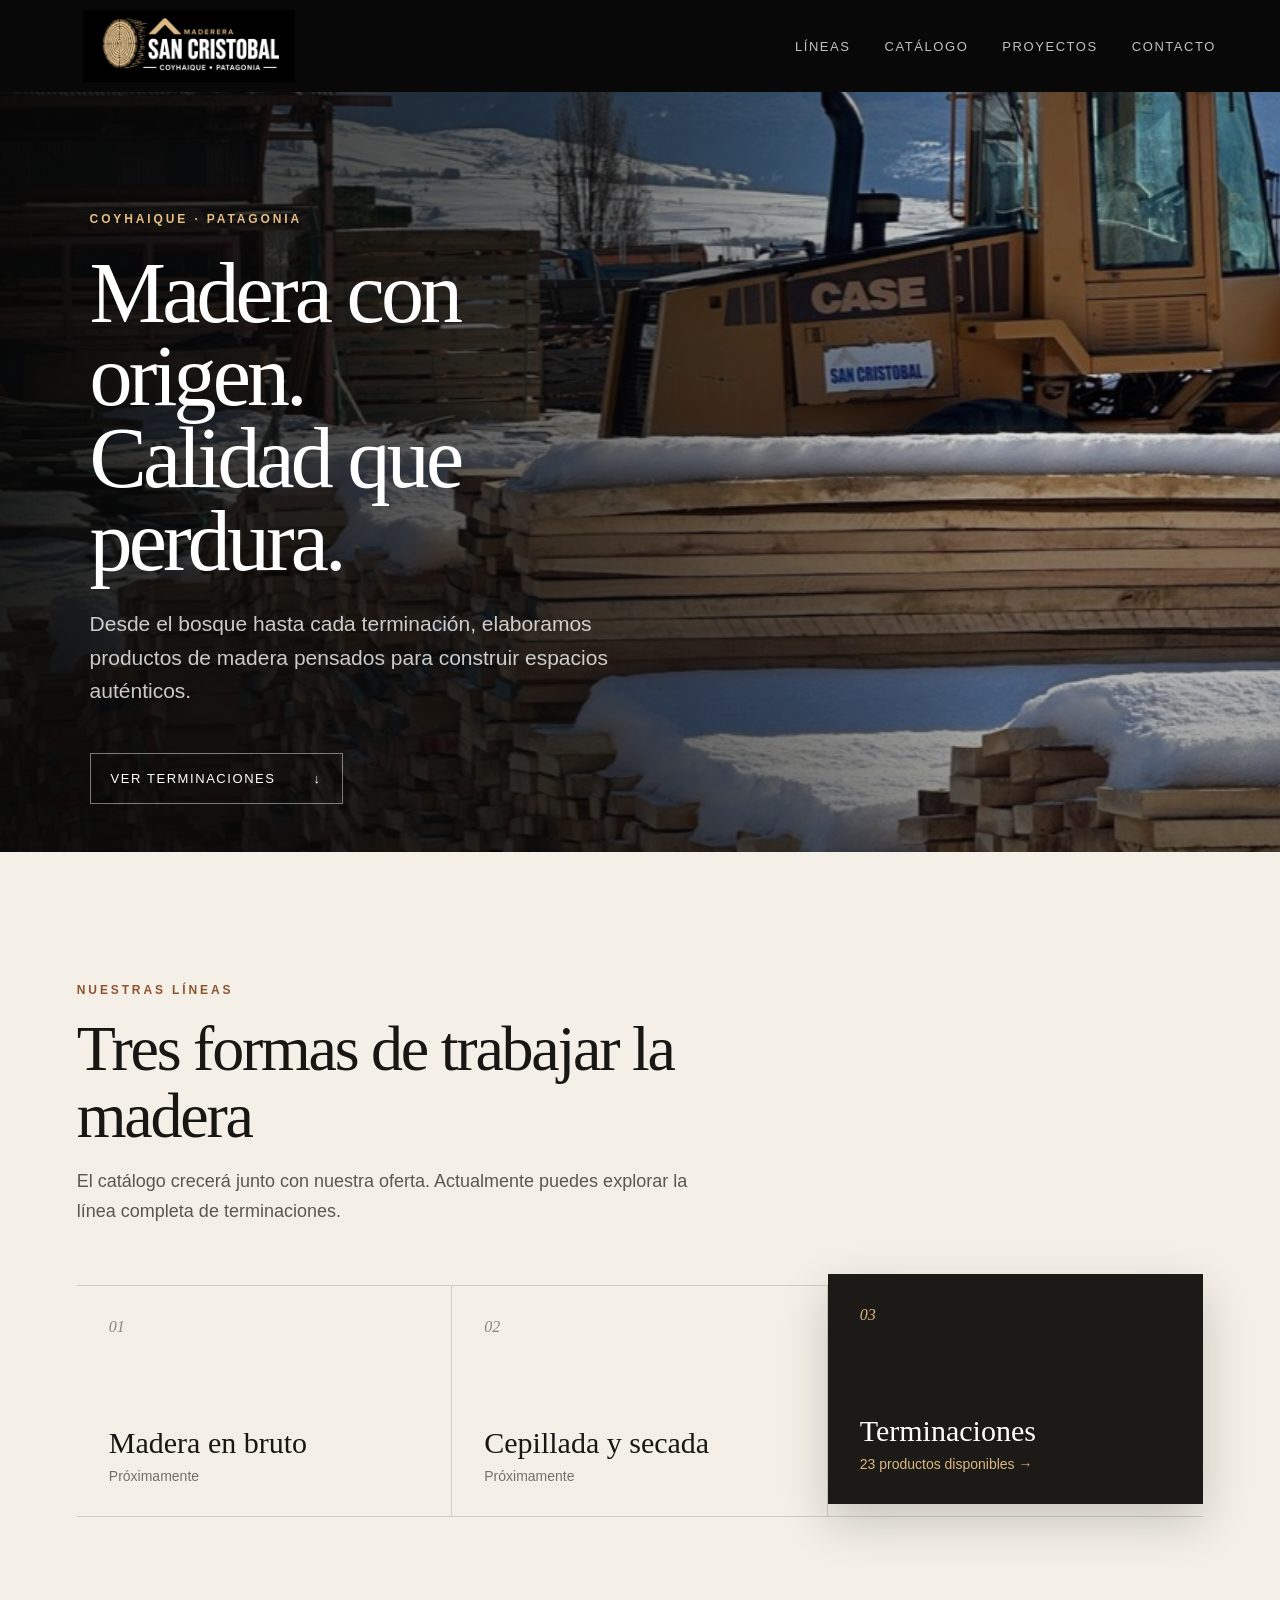
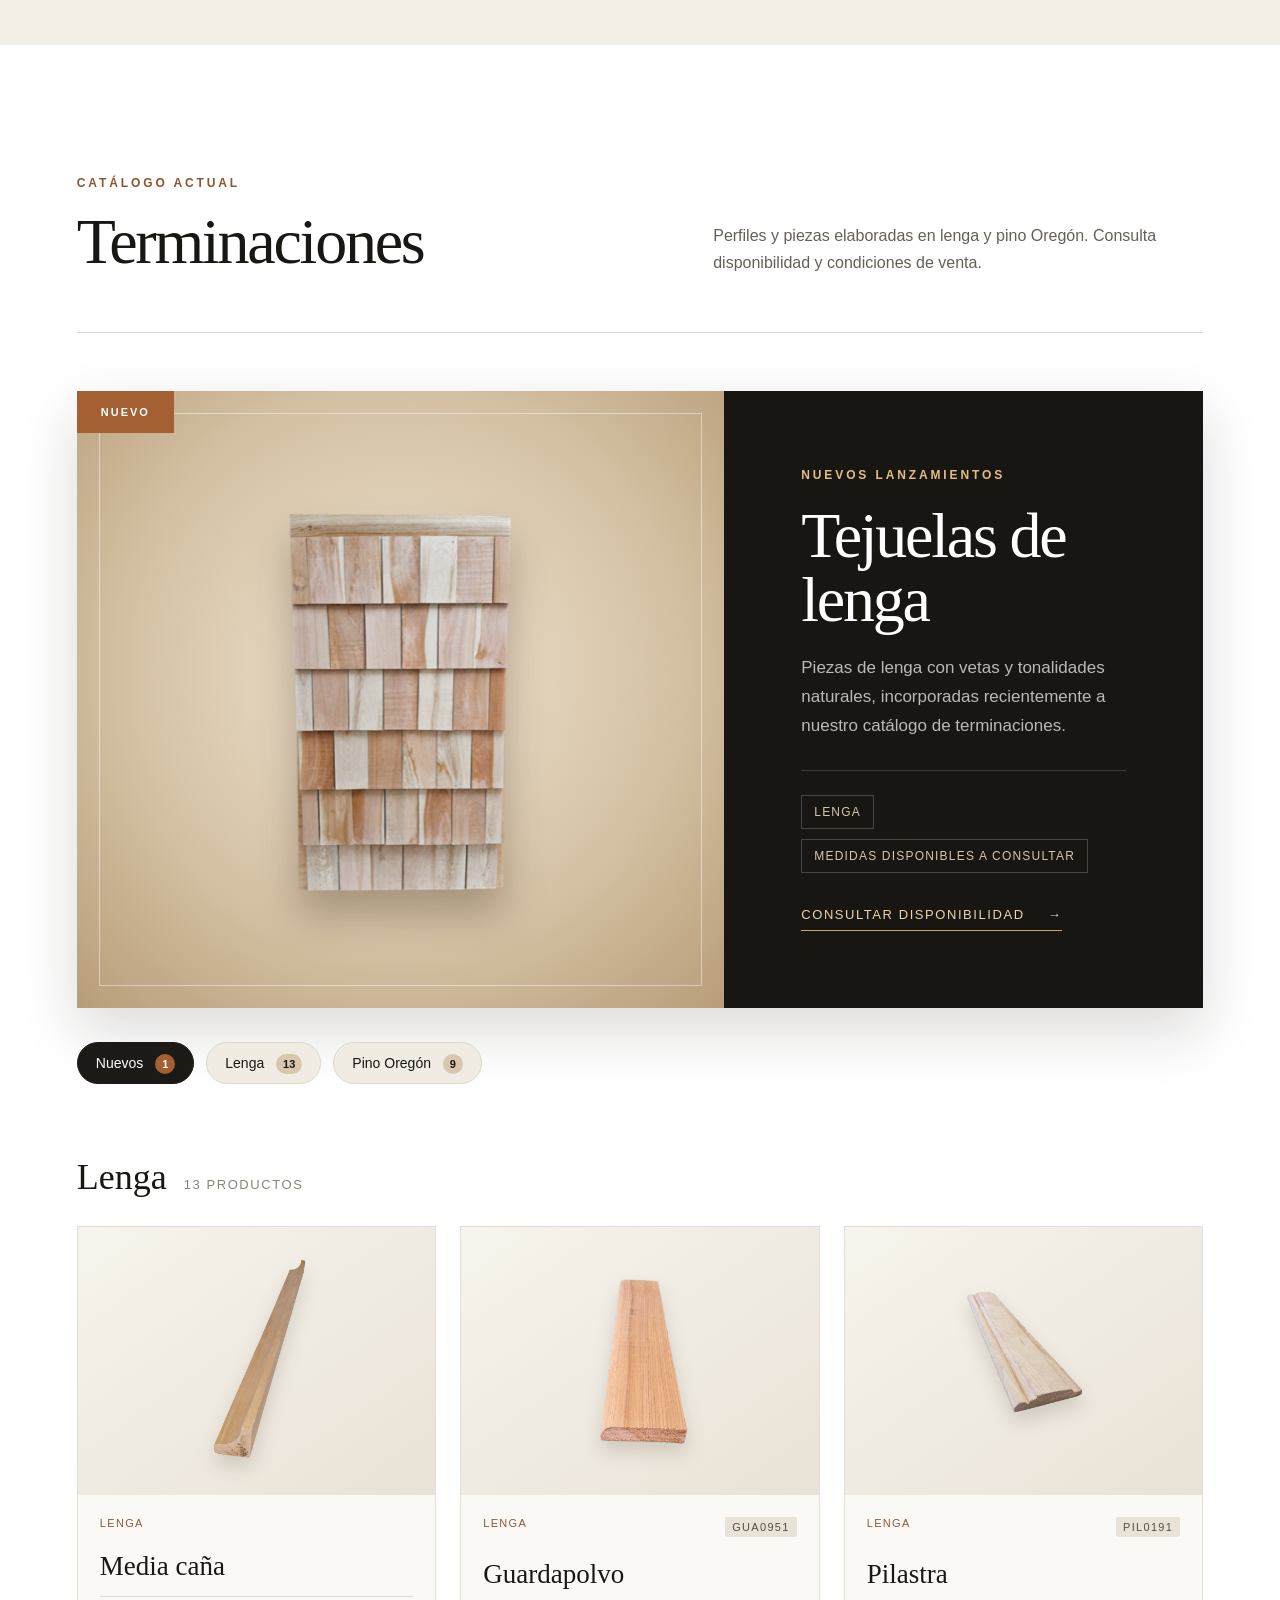
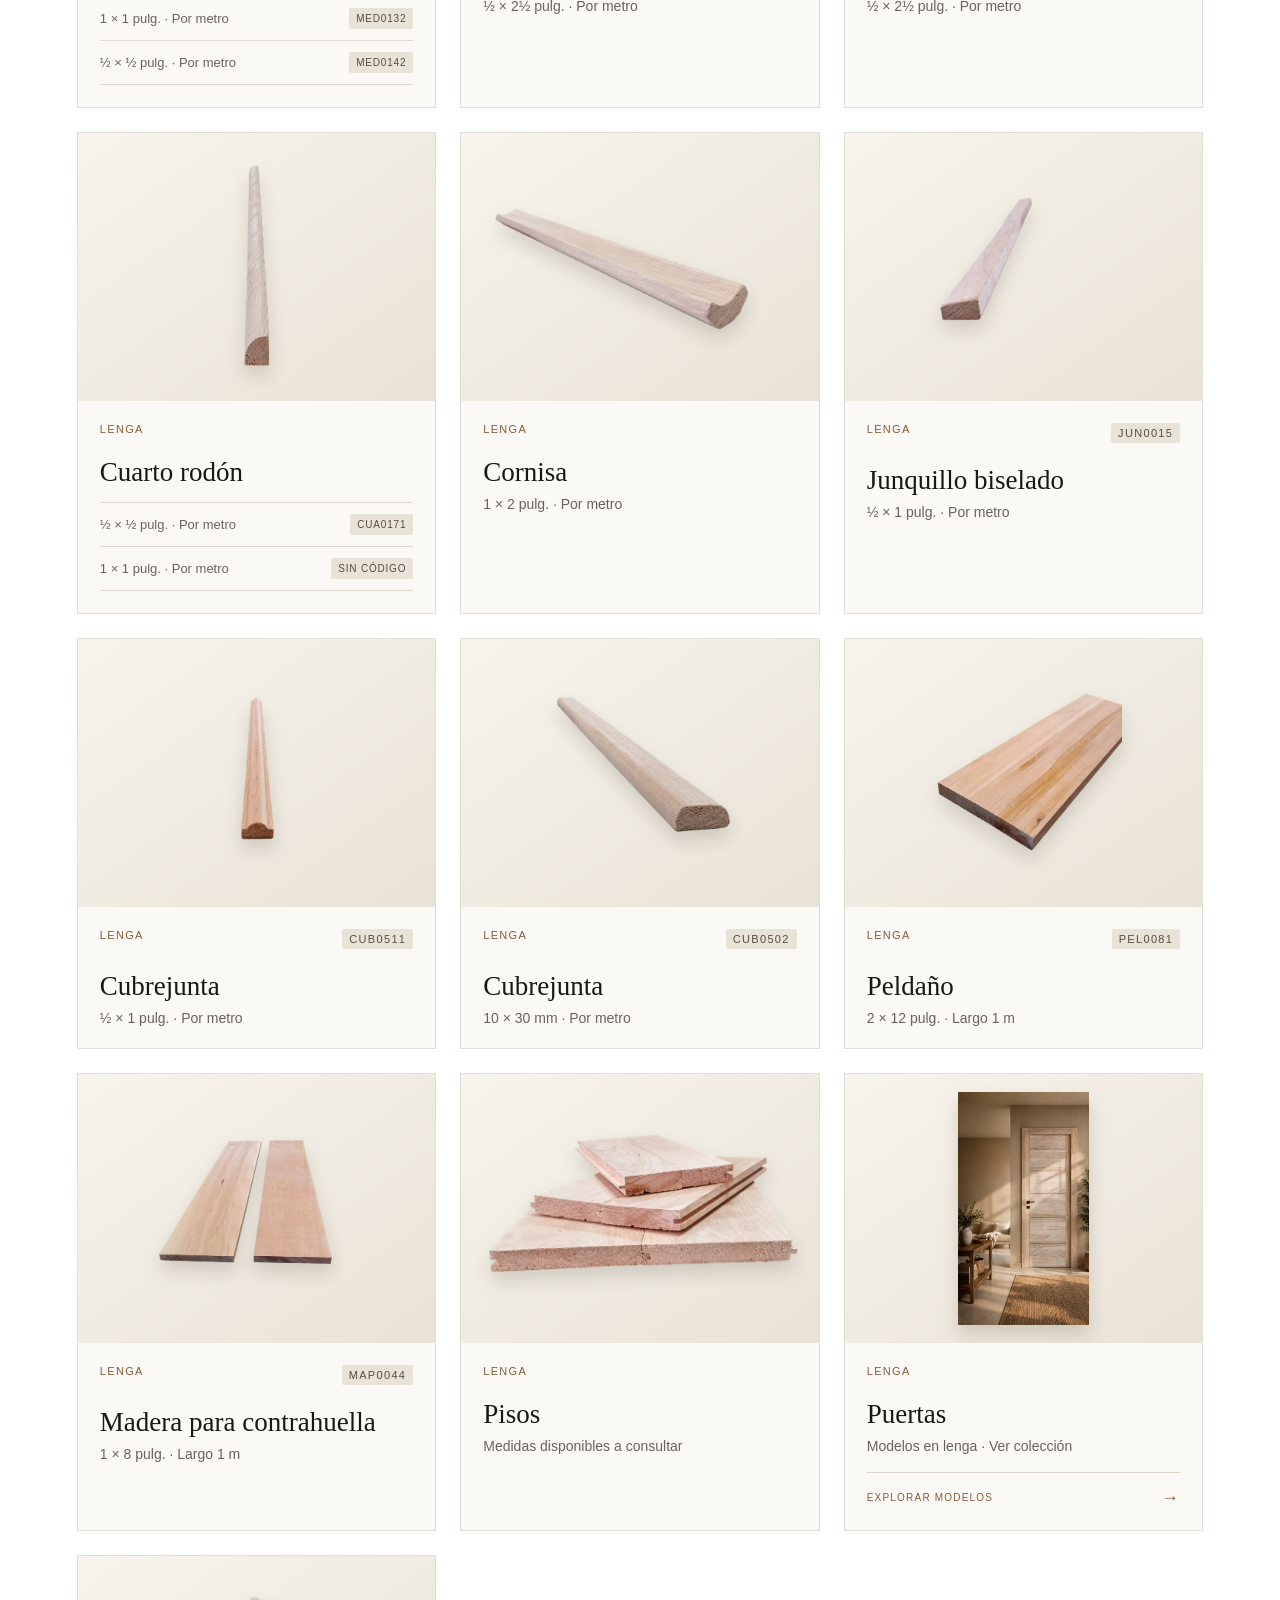
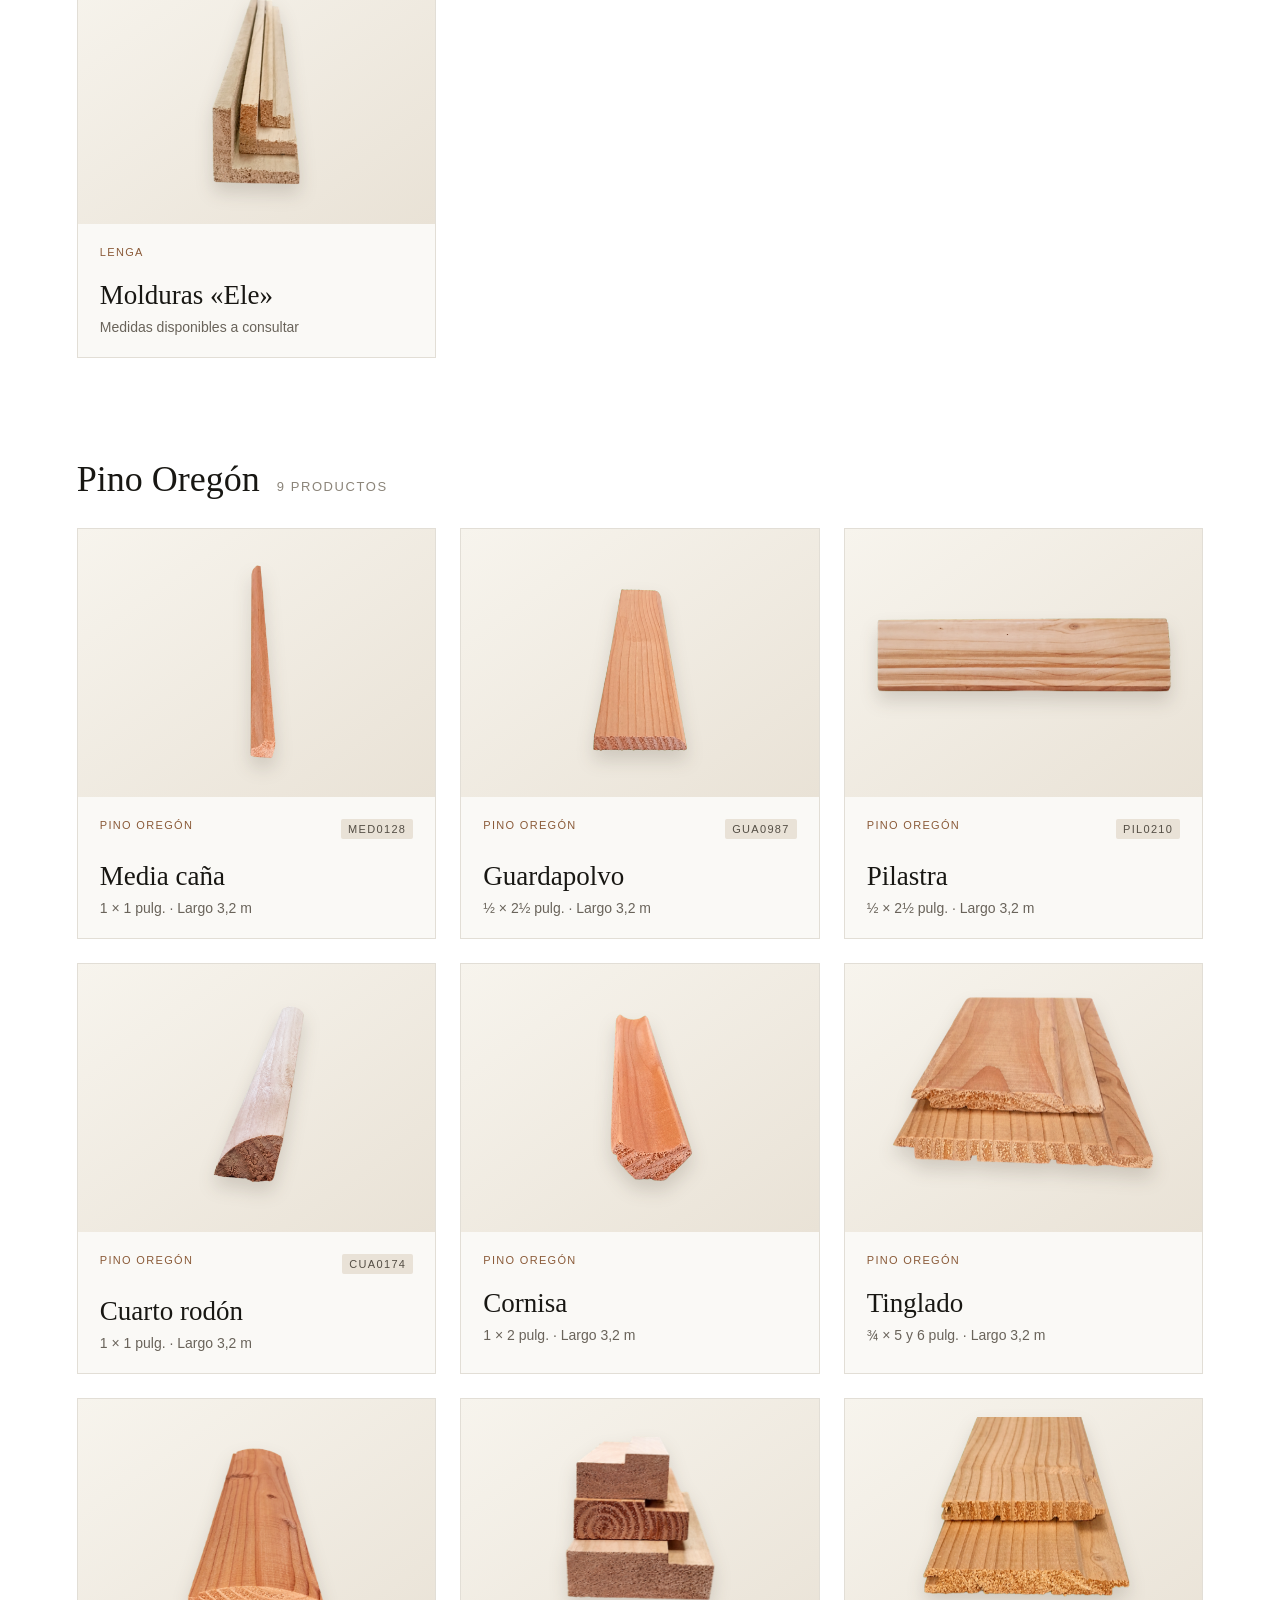
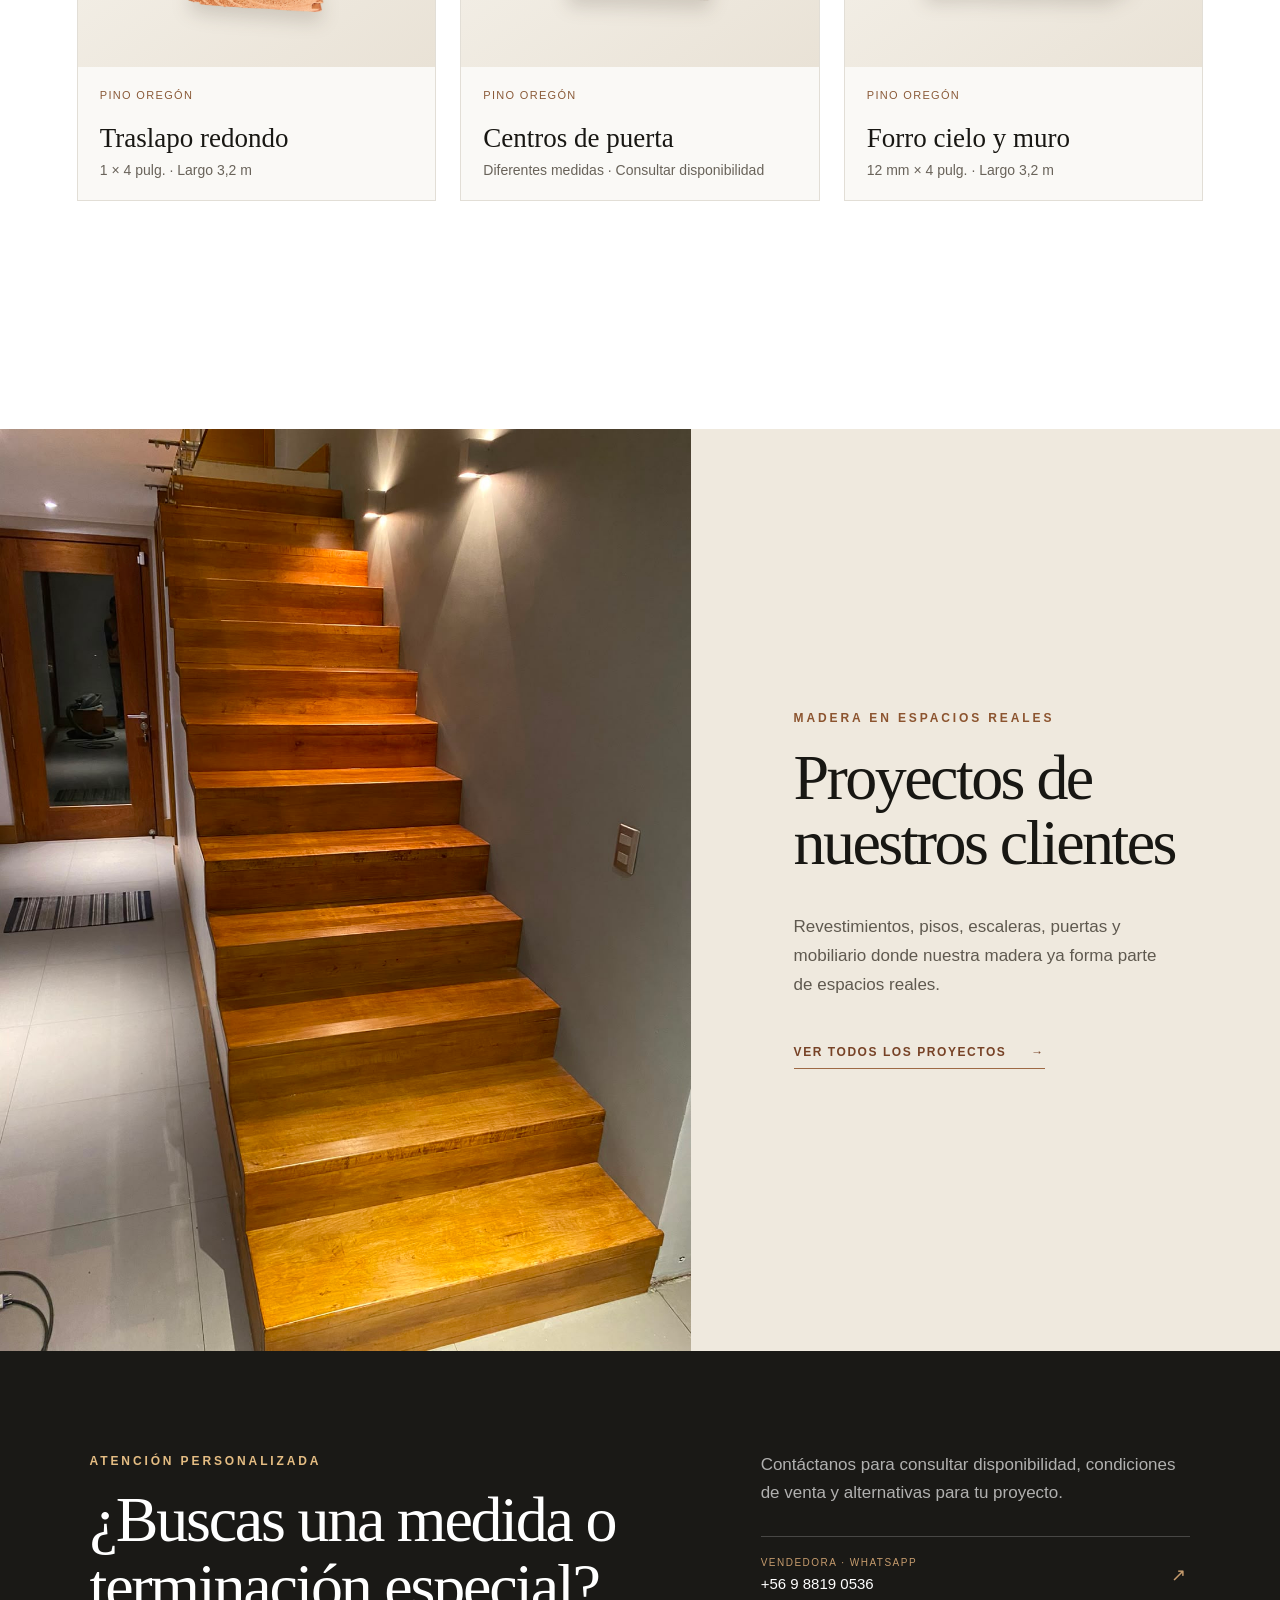
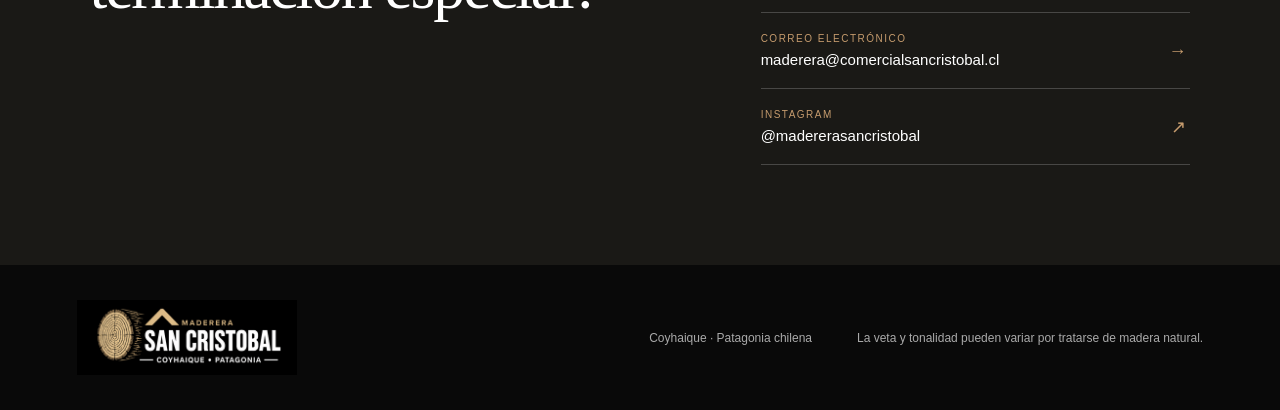
==== commit 48ee656b: "Mejora calidad de imágenes de puertas" ====
--- a/index.html
+++ b/index.html
@@ -1,2 +1,2 @@
-<!DOCTYPE html><html lang="es"><head><meta charSet="utf-8"/><meta name="viewport" content="width=device-width, initial-scale=1"/><link rel="preload" href="/logo.png" as="image"/><link rel="preload" href="/productos-recortados/tejuelas-lenga.png" as="image"/><link rel="stylesheet" href="/_next/static/css/index.EhFBN5uI.css" data-rsc-css-href="/_next/static/css/index.EhFBN5uI.css" data-precedence="vite-rsc/importer-resources"/><link rel="modulepreload" fetchPriority="low" href="/_next/static/chunks/index-ERI5R6q_.js"/><script src="/_next/static/chunks/rolldown-runtime-C60lm6uB.js" type="module" async=""></script><script src="/_next/static/chunks/framework-BgSIrAUN.js" type="module" async=""></script><link rel="modulepreload" href="/_next/static/chunks/layout-segment-context-3vbGnpRf.js" crossorigin=""/><title>Catálogo | Maderera San Cristóbal</title><meta name="description" content="Maderas y terminaciones de lenga y pino Oregón elaboradas en Coyhaique, Patagonia."/><link rel="shortcut icon" href="/logo.png"/><link rel="icon" href="/logo.png"/><script>Object.assign(((self[Symbol.for("vinext.navigationRuntime")]??={bootstrap:{routeManifest:null},functions:{}}).bootstrap.rsc??={rsc:[]}),{params:{},nav:{"pathname":"/","searchParams":[]}})</script><link rel="modulepreload" href="/_next/static/chunks/index-ERI5R6q_.js" />
-</head><body><main><header class="topbar"><a class="brand" href="#inicio" aria-label="Ir al inicio"><img src="/logo.png" alt="Maderera San Cristóbal"/></a><nav aria-label="Navegación principal"><a href="#lineas">Líneas</a><a href="#catalogo">Catálogo</a><a href="/proyectos">Proyectos</a><a href="#contacto">Contacto</a></nav></header><section class="hero" id="inicio"><div class="heroImage" role="img" aria-label="Madera elaborada en la Patagonia"></div><div class="heroShade"></div><div class="heroContent"><span class="eyebrow">Coyhaique · Patagonia</span><h1>Madera con origen.<br/>Calidad que perdura.</h1><p>Desde el bosque hasta cada terminación, elaboramos productos de madera pensados para construir espacios auténticos.</p><a class="primaryButton" href="#catalogo">Ver terminaciones <span>↓</span></a></div></section><section class="lines" id="lineas"><div class="sectionIntro"><span class="eyebrow dark">Nuestras líneas</span><h2>Tres formas de trabajar la madera</h2><p>El catálogo crecerá junto con nuestra oferta. Actualmente puedes explorar la línea completa de terminaciones.</p></div><div class="lineGrid"><article class="lineCard upcoming"><span>01</span><h3>Madera en bruto</h3><p>Próximamente</p></article><article class="lineCard upcoming"><span>02</span><h3>Cepillada y secada</h3><p>Próximamente</p></article><a class="lineCard active" href="#catalogo"><span>03</span><h3>Terminaciones</h3><p>23<!-- --> productos disponibles →</p></a></div></section><section class="catalog" id="catalogo"><div class="catalogHeading"><div><span class="eyebrow dark">Catálogo actual</span><h2>Terminaciones</h2></div><p>Perfiles y piezas elaboradas en lenga y pino Oregón. Consulta disponibilidad y condiciones de venta.</p></div><div class="launchSection" id="nuevos"><div class="launchVisual"><span class="launchBadge">Nuevo</span><img src="/productos-recortados/tejuelas-lenga.png" alt="Tejuelas de lenga"/></div><div class="launchInfo"><span class="eyebrow">Nuevos lanzamientos</span><h3>Tejuelas de lenga</h3><p>Piezas de lenga con vetas y tonalidades naturales, incorporadas recientemente a nuestro catálogo de terminaciones.</p><div class="launchDetails"><span>Lenga</span><span>Medidas disponibles a consultar</span></div><a href="#contacto">Consultar disponibilidad <span>→</span></a></div></div><div class="speciesNav" aria-label="Especies disponibles"><a class="newLaunchLink" href="#nuevos">Nuevos <b>1</b></a><a href="#lenga">Lenga<!-- --> <b>13</b></a><a href="#oregon">Pino Oregón<!-- --> <b>9</b></a></div><div class="speciesSection" id="lenga"><div class="speciesTitle"><h3>Lenga</h3><span>13<!-- --> <!-- -->productos</span></div><div class="productGrid"><article class="productCard "><div class="photoWrap"><img src="/productos-recortados/media-cana-lenga-0132.png" alt="Media caña de Lenga" loading="lazy"/></div><div class="productInfo"><div class="productMeta"><span>Lenga</span></div><h4>Media caña</h4><div class="variantList"><div class="variantRow"><span>1 × 1 pulg. · Por metro</span><code>Med0132</code></div><div class="variantRow"><span>½ × ½ pulg. · Por metro</span><code>Med0142</code></div></div></div></article><article class="productCard "><div class="photoWrap"><img src="/productos-recortados/guardapolvo-lenga.png" alt="Guardapolvo de Lenga" loading="lazy"/></div><div class="productInfo"><div class="productMeta"><span>Lenga</span><code>Gua0951</code></div><h4>Guardapolvo</h4><p>½ × 2½ pulg. · Por metro</p></div></article><article class="productCard "><div class="photoWrap"><img src="/productos-recortados/pilastra-lenga.png" alt="Pilastra de Lenga" loading="lazy"/></div><div class="productInfo"><div class="productMeta"><span>Lenga</span><code>Pil0191</code></div><h4>Pilastra</h4><p>½ × 2½ pulg. · Por metro</p></div></article><article class="productCard "><div class="photoWrap"><img src="/productos-recortados/cuarto-rodon-lenga.png" alt="Cuarto rodón de Lenga" loading="lazy"/></div><div class="productInfo"><div class="productMeta"><span>Lenga</span></div><h4>Cuarto rodón</h4><div class="variantList"><div class="variantRow"><span>½ × ½ pulg. · Por metro</span><code>Cua0171</code></div><div class="variantRow"><span>1 × 1 pulg. · Por metro</span><code>Sin código</code></div></div></div></article><article class="productCard "><div class="photoWrap"><img src="/productos-recortados/cornisa-lenga.png" alt="Cornisa de Lenga" loading="lazy"/></div><div class="productInfo"><div class="productMeta"><span>Lenga</span></div><h4>Cornisa</h4><p>1 × 2 pulg. · Por metro</p></div></article><article class="productCard "><div class="photoWrap"><img src="/productos-recortados/junquillo-lenga.png" alt="Junquillo biselado de Lenga" loading="lazy"/></div><div class="productInfo"><div class="productMeta"><span>Lenga</span><code>Jun0015</code></div><h4>Junquillo biselado</h4><p>½ × 1 pulg. · Por metro</p></div></article><article class="productCard "><div class="photoWrap"><img src="/productos-recortados/cubrejunta-lenga-0511.png" alt="Cubrejunta de Lenga" loading="lazy"/></div><div class="productInfo"><div class="productMeta"><span>Lenga</span><code>Cub0511</code></div><h4>Cubrejunta</h4><p>½ × 1 pulg. · Por metro</p></div></article><article class="productCard "><div class="photoWrap"><img src="/productos-recortados/cubrejunta-lenga-0502.png" alt="Cubrejunta de Lenga" loading="lazy"/></div><div class="productInfo"><div class="productMeta"><span>Lenga</span><code>Cub0502</code></div><h4>Cubrejunta</h4><p>10 × 30 mm · Por metro</p></div></article><article class="productCard "><div class="photoWrap"><img src="/productos-recortados/peldano-lenga.png" alt="Peldaño de Lenga" loading="lazy"/></div><div class="productInfo"><div class="productMeta"><span>Lenga</span><code>Pel0081</code></div><h4>Peldaño</h4><p>2 × 12 pulg. · Largo 1 m</p></div></article><article class="productCard "><div class="photoWrap"><img src="/productos-recortados/contrahuella-lenga.png" alt="Madera para contrahuella de Lenga" loading="lazy"/></div><div class="productInfo"><div class="productMeta"><span>Lenga</span><code>Map0044</code></div><h4>Madera para contrahuella</h4><p>1 × 8 pulg. · Largo 1 m</p></div></article><article class="productCard "><div class="photoWrap"><img src="/productos-recortados/pisos-lenga.png" alt="Pisos de Lenga" loading="lazy"/></div><div class="productInfo"><div class="productMeta"><span>Lenga</span></div><h4>Pisos</h4><p>Medidas disponibles a consultar</p></div></article><article class="productCard productCardClickable"><a class="productCardOverlay" href="/puertas" aria-label="Ver colección de Puertas"></a><div class="photoWrap"><img src="/puertas/modelo-1.png" alt="Puertas de Lenga" loading="lazy"/></div><div class="productInfo"><div class="productMeta"><span>Lenga</span></div><h4>Puertas</h4><p>Modelos en lenga · Ver colección</p><span class="productCardAction">Explorar modelos <b>→</b></span></div></article><article class="productCard "><div class="photoWrap"><img src="/productos-recortados/molduras-ele.png" alt="Molduras «Ele» de Lenga" loading="lazy"/></div><div class="productInfo"><div class="productMeta"><span>Lenga</span></div><h4>Molduras «Ele»</h4><p>Medidas disponibles a consultar</p></div></article></div></div><div class="speciesSection" id="oregon"><div class="speciesTitle"><h3>Pino Oregón</h3><span>9<!-- --> <!-- -->productos</span></div><div class="productGrid"><article class="productCard "><div class="photoWrap"><img src="/productos-recortados/media-cana-oregon.png" alt="Media caña de Pino Oregón" loading="lazy"/></div><div class="productInfo"><div class="productMeta"><span>Pino Oregón</span><code>Med0128</code></div><h4>Media caña</h4><p>1 × 1 pulg. · Largo 3,2 m</p></div></article><article class="productCard "><div class="photoWrap"><img src="/productos-recortados/guardapolvo-oregon.png" alt="Guardapolvo de Pino Oregón" loading="lazy"/></div><div class="productInfo"><div class="productMeta"><span>Pino Oregón</span><code>Gua0987</code></div><h4>Guardapolvo</h4><p>½ × 2½ pulg. · Largo 3,2 m</p></div></article><article class="productCard "><div class="photoWrap"><img src="/productos-recortados/pilastra-oregon.png" alt="Pilastra de Pino Oregón" loading="lazy"/></div><div class="productInfo"><div class="productMeta"><span>Pino Oregón</span><code>Pil0210</code></div><h4>Pilastra</h4><p>½ × 2½ pulg. · Largo 3,2 m</p></div></article><article class="productCard "><div class="photoWrap"><img src="/productos-recortados/cuarto-rodon-oregon.png" alt="Cuarto rodón de Pino Oregón" loading="lazy"/></div><div class="productInfo"><div class="productMeta"><span>Pino Oregón</span><code>Cua0174</code></div><h4>Cuarto rodón</h4><p>1 × 1 pulg. · Largo 3,2 m</p></div></article><article class="productCard "><div class="photoWrap"><img src="/productos-recortados/cornisa-oregon-individual.png" alt="Cornisa de Pino Oregón" loading="lazy"/></div><div class="productInfo"><div class="productMeta"><span>Pino Oregón</span></div><h4>Cornisa</h4><p>1 × 2 pulg. · Largo 3,2 m</p></div></article><article class="productCard "><div class="photoWrap"><img src="/productos-recortados/tinglado-oregon.png" alt="Tinglado de Pino Oregón" loading="lazy"/></div><div class="productInfo"><div class="productMeta"><span>Pino Oregón</span></div><h4>Tinglado</h4><p>¾ × 5 y 6 pulg. · Largo 3,2 m</p></div></article><article class="productCard "><div class="photoWrap"><img src="/productos-recortados/traslapo-redondo-oregon.png" alt="Traslapo redondo de Pino Oregón" loading="lazy"/></div><div class="productInfo"><div class="productMeta"><span>Pino Oregón</span></div><h4>Traslapo redondo</h4><p>1 × 4 pulg. · Largo 3,2 m</p></div></article><article class="productCard "><div class="photoWrap"><img src="/productos-recortados/centros-puerta-lenga-oregon.png" alt="Centros de puerta de Pino Oregón" loading="lazy"/></div><div class="productInfo"><div class="productMeta"><span>Pino Oregón</span></div><h4>Centros de puerta</h4><p>Diferentes medidas · Consultar disponibilidad</p></div></article><article class="productCard "><div class="photoWrap"><img src="/productos-recortados/forro-cielo-muro-oregon.png" alt="Forro cielo y muro de Pino Oregón" loading="lazy"/></div><div class="productInfo"><div class="productMeta"><span>Pino Oregón</span></div><h4>Forro cielo y muro</h4><p>12 mm × 4 pulg. · Largo 3,2 m</p></div></article></div></div></section><section class="projectsTeaser" id="proyectos"><div class="projectsTeaserPhoto"><img src="/proyectos/escalera-madera.jpg" alt="Escalera terminada en madera" loading="lazy"/></div><div class="projectsTeaserContent"><span class="eyebrow dark">Madera en espacios reales</span><h2>Proyectos de nuestros clientes</h2><p>Revestimientos, pisos, escaleras, puertas y mobiliario donde nuestra madera ya forma parte de espacios reales.</p><a href="/proyectos">Ver todos los proyectos <span>→</span></a></div></section><section class="contact" id="contacto"><div><span class="eyebrow">Atención personalizada</span><h2>¿Buscas una medida o terminación especial?</h2></div><div class="contactSide"><p>Contáctanos para consultar disponibilidad, condiciones de venta y alternativas para tu proyecto.</p><div class="contactLinks"><a href="https://wa.me/56988190536" target="_blank" rel="noreferrer" aria-label="Contactar a nuestra vendedora por WhatsApp"><small>Vendedora · WhatsApp</small><strong>+56 9 8819 0536</strong><span>↗</span></a><a href="mailto:maderera@comercialsancristobal.cl"><small>Correo electrónico</small><strong>maderera@comercialsancristobal.cl</strong><span>→</span></a><a href="https://www.instagram.com/madererasancristobal?utm_source=ig_web_button_share_sheet&amp;igsh=ZDNlZDc0MzIxNw==" target="_blank" rel="noreferrer"><small>Instagram</small><strong>@madererasancristobal</strong><span>↗</span></a></div></div></section><footer><img src="/logo.png" alt="Maderera San Cristóbal"/><p>Coyhaique · Patagonia chilena</p><p>La veta y tonalidad pueden variar por tratarse de madera natural.</p></footer></main><script type="module" src="/_next/static/chunks/index-ERI5R6q_.js" id="_R_" async=""></script><script>((self[Symbol.for("vinext.navigationRuntime")]??={bootstrap:{routeManifest:null},functions:{}}).bootstrap.rsc??={rsc:[]}).rsc.push("2:I[\"665e12b0c064\",[],\"Children\",1]\n")</script><script>((self[Symbol.for("vinext.navigationRuntime")]??={bootstrap:{routeManifest:null},functions:{}}).bootstrap.rsc??={rsc:[]}).rsc.push("3:I[\"0c849aaf347d\",[],\"GlobalErrorBoundary\",1]\n")</script><script>((self[Symbol.for("vinext.navigationRuntime")]??={bootstrap:{routeManifest:null},functions:{}}).bootstrap.rsc??={rsc:[]}).rsc.push("4:I[\"becbbbeadc9b\",[],\"default\",1]\n")</script><script>((self[Symbol.for("vinext.navigationRuntime")]??={bootstrap:{routeManifest:null},functions:{}}).bootstrap.rsc??={rsc:[]}).rsc.push("5:I[\"0c849aaf347d\",[],\"ErrorBoundary\",1]\n")</script><script>((self[Symbol.for("vinext.navigationRuntime")]??={bootstrap:{routeManifest:null},functions:{}}).bootstrap.rsc??={rsc:[]}).rsc.push("6:I[\"757ae097eb41\",[],\"LayoutSegmentProvider\",1]\n")</script><script>((self[Symbol.for("vinext.navigationRuntime")]??={bootstrap:{routeManifest:null},functions:{}}).bootstrap.rsc??={rsc:[]}).rsc.push("7:I[\"665e12b0c064\",[],\"Slot\",1]\n")</script><script>((self[Symbol.for("vinext.navigationRuntime")]??={bootstrap:{routeManifest:null},functions:{}}).bootstrap.rsc??={rsc:[]}).rsc.push("8:I[\"a38a13628f7a\",[],\"AppRouterScrollTarget\",1]\n")</script><script>((self[Symbol.for("vinext.navigationRuntime")]??={bootstrap:{routeManifest:null},functions:{}}).bootstrap.rsc??={rsc:[]}).rsc.push("9:I[\"0c849aaf347d\",[],\"RedirectBoundary\",1]\n")</script><script>((self[Symbol.for("vinext.navigationRuntime")]??={bootstrap:{routeManifest:null},functions:{}}).bootstrap.rsc??={rsc:[]}).rsc.push(":HL[\"/_next/static/css/index.EhFBN5uI.css\",\"style\"     ]\n")</script><script>((self[Symbol.for("vinext.navigationRuntime")]??={bootstrap:{routeManifest:null},functions:{}}).bootstrap.rsc??={rsc:[]}).rsc.push("0:{\"__route\":\"route:/\",\"__interceptionContext\":null,\"__layoutIds\":[\"layout:/\"],\"__rootLayout\":\"/\",\"__sourcePage\":\"/page\",\"page:/\":\"$L1\",\"layout:/\":[[[[\"$\",\"link\",\"css:/_next/static/css/index.EhFBN5uI.css\",{\"rel\":\"stylesheet\",\"precedence\":\"vite-rsc/importer-resources\",\"href\":\"/_next/static/css/index.EhFBN5uI.css\",\"data-rsc-css-href\":\"/_next/static/css/index.EhFBN5uI.css\"}],\"$undefined\"],[\"$\",\"html\",null,{\"lang\":\"es\",\"children\":[\"$\",\"body\",null,{\"children\":[\"$\",\"$L2\",null,{}]}]}]],null],\"route:/\":[[[\"$\",\"meta\",null,{\"charSet\":\"utf-8\"}],[[\"$\",\"title\",\"0\",{\"children\":\"Catálogo | Maderera San Cristóbal\"}],[\"$\",\"meta\",\"1\",{\"name\":\"description\",\"content\":\"Maderas y terminaciones de lenga y pino Oregón elaboradas en Coyhaique, Patagonia.\"}],[\"$\",\"link\",\"2\",{\"rel\":\"shortcut icon\",\"href\":\"/logo.png\"}],[\"$\",\"link\",\"3\",{\"rel\":\"icon\",\"href\":\"/logo.png\"}]],[[\"$\",\"meta\",\"0\",{\"name\":\"viewport\",\"content\":\"width=device-width, initial-scale=1\"}]]],[\"$\",\"$L3\",null,{\"fallback\":\"$4\",\"children\":[\"$\",\"$L5\",null,{\"fallback\":\"$4\",\"children\":[\"$\",\"$L6\",null,{\"providerId\":\"layout:/\",\"segmentMap\":{\"children\":[]},\"children\":[\"$\",\"$L7\",null,{\"id\":\"layout:/\",\"parallelSlots\":\"$undefined\",\"children\":[\"$\",\"$L8\",null,{\"children\":[\"$\",\"$L9\",null,{\"children\":[[\"$\",\"$L6\",null,{\"providerId\":\"page:/\",\"segmentMap\":{\"children\":[\"__PAGE__\"]},\"children\":[\"$\",\"$L7\",null,{\"id\":\"page:/\"}]}],null]}]}]}]}]}]}],null,null],\"__layoutFlags\":{\"layout:/\":\"s\"},\"__artifactCompatibility\":{\"schemaVersion\":1,\"graphVersion\":\"app-route-graph:1177fd80f83fa7b0\",\"deploymentVersion\":\"940203a5-8f84-4197-9f27-7daeaf4a69da\",\"appElementsSchemaVersion\":1,\"rscPayloadSchemaVersion\":1,\"rootBoundaryId\":\"/\",\"renderEpoch\":null},\"__renderObservation\":{\"schemaVersion\":1,\"output\":{\"kind\":\"app-rsc\",\"mountedSlotsFingerprint\":null,\"renderEpoch\":null,\"rootBoundaryId\":\"/\",\"routeId\":\"route:/\"},\"completeness\":\"partial\",\"boundaryOutcome\":{\"kind\":\"unknown\"},\"requestApis\":[{\"kind\":\"connection\",\"status\":\"unknown\"},{\"kind\":\"cookies\",\"status\":\"unknown\"},{\"kind\":\"draftMode\",\"status\":\"unknown\"},{\"kind\":\"headers\",\"status\":\"unknown\"},{\"kind\":\"params\",\"status\":\"unknown\"},{\"kind\":\"searchParams\",\"status\":\"unknown\"}],\"dynamicFetches\":[],\"cacheTags\":[\"/\",\"_N_T_/\",\"_N_T_/index\",\"_N_T_/layout\",\"_N_T_/page\"],\"pathTags\":[\"/\"],\"cacheability\":\"unknown\",\"downgrade\":{\"target\":\"freshRender\",\"reasons\":[{\"code\":\"CP_DOWNGRADE_CACHEABILITY_UNKNOWN\",\"target\":\"freshRender\"},{\"code\":\"CP_DOWNGRADE_INCOMPLETE_OBSERVATION\",\"completeness\":\"partial\",\"target\":\"freshRender\"},{\"code\":\"CP_DOWNGRADE_UNKNOWN_REQUEST_API\",\"requestApi\":\"connection\",\"target\":\"freshRender\"},{\"code\":\"CP_DOWNGRADE_UNKNOWN_REQUEST_API\",\"requestApi\":\"cookies\",\"target\":\"freshRender\"},{\"code\":\"CP_DOWNGRADE_UNKNOWN_REQUEST_API\",\"requestApi\":\"draftMode\",\"target\":\"freshRender\"},{\"code\":\"CP_DOWNGRADE_UNKNOWN_REQUEST_API\",\"requestApi\":\"headers\",\"target\":\"freshRender\"},{\"code\":\"CP_DOWNGRADE_UNKNOWN_REQUEST_API\",\"requestApi\":\"params\",\"target\":\"freshRender\"},{\"code\":\"CP_DOWNGRADE_UNKNOWN_REQUEST_API\",\"requestApi\":\"searchParams\",\"target\":\"freshRender\"}],\"fallback\":{\"kind\":\"breakerFallback\",\"code\":\"CP_PRIVATE_DYNAMIC_DOWNGRADE\",\"mode\":\"renderFresh\",\"scope\":\"affectedOutput\",\"fields\":{\"reasonCodes\":[\"CP_DOWNGRADE_CACHEABILITY_UNKNOWN\",\"CP_DOWNGRADE_INCOMPLETE_OBSERVATION\",\"CP_DOWNGRADE_UNKNOWN_REQUEST_API\",\"CP_DOWNGRADE_UNKNOWN_REQUEST_API\",\"CP_DOWNGRADE_UNKNOWN_REQUEST_API\",\"CP_DOWNGRADE_UNKNOWN_REQUEST_API\",\"CP_DOWNGRADE_UNKNOWN_REQUEST_API\",\"CP_DOWNGRADE_UNKNOWN_REQUEST_API\"],\"target\":\"freshRender\"}},\"isPublicCacheCandidate\":false}}}\n")</script><script>((self[Symbol.for("vinext.navigationRuntime")]??={bootstrap:{routeManifest:null},functions:{}}).bootstrap.rsc??={rsc:[]}).rsc.push(":HL[\"/logo.png\",\"image\"]\n")</script><script>((self[Symbol.for("vinext.navigationRuntime")]??={bootstrap:{routeManifest:null},functions:{}}).bootstrap.rsc??={rsc:[]}).rsc.push(":HL[\"/productos-recortados/tejuelas-lenga.png\",\"image\"]\n")</script><script>((self[Symbol.for("vinext.navigationRuntime")]??={bootstrap:{routeManifest:null},functions:{}}).bootstrap.rsc??={rsc:[]}).rsc.push("1:[\"$\",\"main\",null,{\"children\":[[\"$\",\"header\",null,{\"className\":\"topbar\",\"children\":[[\"$\",\"a\",null,{\"className\":\"brand\",\"href\":\"#inicio\",\"aria-label\":\"Ir al inicio\",\"children\":[\"$\",\"img\",null,{\"src\":\"/logo.png\",\"alt\":\"Maderera San Cristóbal\"}]}],[\"$\",\"nav\",null,{\"aria-label\":\"Navegación principal\",\"children\":[[\"$\",\"a\",null,{\"href\":\"#lineas\",\"children\":\"Líneas\"}],[\"$\",\"a\",null,{\"href\":\"#catalogo\",\"children\":\"Catálogo\"}],[\"$\",\"a\",null,{\"href\":\"/proyectos\",\"children\":\"Proyectos\"}],[\"$\",\"a\",null,{\"href\":\"#contacto\",\"children\":\"Contacto\"}]]}]]}],[\"$\",\"section\",null,{\"className\":\"hero\",\"id\":\"inicio\",\"children\":[[\"$\",\"div\",null,{\"className\":\"heroImage\",\"role\":\"img\",\"aria-label\":\"Madera elaborada en la Patagonia\"}],[\"$\",\"div\",null,{\"className\":\"heroShade\"}],[\"$\",\"div\",null,{\"className\":\"heroContent\",\"children\":[[\"$\",\"span\",null,{\"className\":\"eyebrow\",\"children\":\"Coyhaique · Patagonia\"}],[\"$\",\"h1\",null,{\"children\":[\"Madera con origen.\",[\"$\",\"br\",null,{}],\"Calidad que perdura.\"]}],[\"$\",\"p\",null,{\"children\":\"Desde el bosque hasta cada terminación, elaboramos productos de madera pensados para construir espacios auténticos.\"}],[\"$\",\"a\",null,{\"className\":\"primaryButton\",\"href\":\"#catalogo\",\"children\":[\"Ver terminaciones \",[\"$\",\"span\",null,{\"children\":\"↓\"}]]}]]}]]}],[\"$\",\"section\",null,{\"className\":\"lines\",\"id\":\"lineas\",\"children\":[[\"$\",\"div\",null,{\"className\":\"sectionIntro\",\"children\":[[\"$\",\"span\",null,{\"className\":\"eyebrow dark\",\"children\":\"Nuestras líneas\"}],[\"$\",\"h2\",null,{\"children\":\"Tres formas de trabajar la madera\"}],[\"$\",\"p\",null,{\"children\":\"El catálogo crecerá junto con nuestra oferta. Actualmente puedes explorar la línea completa de terminaciones.\"}]]}],[\"$\",\"div\",null,{\"className\":\"lineGrid\",\"children\":[[\"$\",\"article\",null,{\"className\":\"lineCard upcoming\",\"children\":[[\"$\",\"span\",null,{\"children\":\"01\"}],[\"$\",\"h3\",null,{\"children\":\"Madera en bruto\"}],[\"$\",\"p\",null,{\"children\":\"Próximamente\"}]]}],[\"$\",\"article\",null,{\"className\":\"lineCard upcoming\",\"children\":[[\"$\",\"span\",null,{\"children\":\"02\"}],[\"$\",\"h3\",null,{\"children\":\"Cepillada y secada\"}],[\"$\",\"p\",null,{\"children\":\"Próximamente\"}]]}],[\"$\",\"a\",null,{\"className\":\"lineCard active\",\"href\":\"#catalogo\",\"children\":[[\"$\",\"span\",null,{\"children\":\"03\"}],[\"$\",\"h3\",null,{\"children\":\"Terminaciones\"}],[\"$\",\"p\",null,{\"children\":[23,\" productos disponibles →\"]}]]}]]}]]}],[\"$\",\"section\",null,{\"className\":\"catalog\",\"id\":\"catalogo\",\"children\":[[\"$\",\"div\",null,{\"className\":\"catalogHeading\",\"children\":[[\"$\",\"div\",null,{\"children\":[[\"$\",\"span\",null,{\"className\":\"eyebrow dark\",\"children\":\"Catálogo actual\"}],[\"$\",\"h2\",null,{\"children\":\"Terminaciones\"}]]}],[\"$\",\"p\",null,{\"children\":\"Perfiles y piezas elaboradas en lenga y pino Oregón. Consulta disponibilidad y condiciones de venta.\"}]]}],[\"$\",\"div\",null,{\"className\":\"launchSection\",\"id\":\"nuevos\",\"children\":[[\"$\",\"div\",null,{\"className\":\"launchVisual\",\"children\":[[\"$\",\"span\",null,{\"className\":\"launchBadge\",\"children\":\"Nuevo\"}],[\"$\",\"img\",null,{\"src\":\"/productos-recortados/tejuelas-lenga.png\",\"alt\":\"Tejuelas de lenga\"}]]}],[\"$\",\"div\",null,{\"className\":\"launchInfo\",\"children\":[[\"$\",\"span\",null,{\"className\":\"eyebrow\",\"children\":\"Nuevos lanzamientos\"}],[\"$\",\"h3\",null,{\"children\":\"Tejuelas de lenga\"}],[\"$\",\"p\",null,{\"children\":\"Piezas de lenga con vetas y tonalidades naturales, incorporadas recientemente a nuestro catálogo de terminaciones.\"}],[\"$\",\"div\",null,{\"className\":\"launchDetails\",\"children\":[[\"$\",\"span\",null,{\"children\":\"Lenga\"}],[\"$\",\"span\",null,{\"children\":\"Medidas disponibles a consultar\"}]]}],[\"$\",\"a\",null,{\"href\":\"#contacto\",\"children\":[\"Consultar disponibilidad \",[\"$\",\"span\",null,{\"children\":\"→\"}]]}]]}]]}],[\"$\",\"div\",null,{\"className\":\"speciesNav\",\"aria-label\":\"Especies disponibles\",\"children\":[[\"$\",\"a\",null,{\"className\":\"newLaunchLink\",\"href\":\"#nuevos\",\"children\":[\"Nuevos \",[\"$\",\"b\",null,{\"children\":\"1\"}]]}],[[\"$\",\"a\",\"lenga\",{\"href\":\"#lenga\",\"children\":[\"Lenga\",\" \",[\"$\",\"b\",null,{\"children\":13}]]}],[\"$\",\"a\",\"oregon\",{\"href\":\"#oregon\",\"children\":[\"Pino Oregón\",\" \",[\"$\",\"b\",null,{\"children\":9}]]}]]]}],[[\"$\",\"div\",\"lenga\",{\"className\":\"speciesSection\",\"id\":\"lenga\",\"children\":[[\"$\",\"div\",null,{\"className\":\"speciesTitle\",\"children\":[[\"$\",\"h3\",null,{\"children\":\"Lenga\"}],[\"$\",\"span\",null,{\"children\":[13,\" \",\"productos\"]}]]}],[\"$\",\"div\",null,{\"className\":\"productGrid\",\"children\":[[\"$\",\"article\",\"—-0\",{\"className\":\"productCard \",\"children\":[false,[\"$\",\"div\",null,{\"className\":\"photoWrap\",\"children\":[\"$\",\"img\",null,{\"src\":\"/productos-recortados/media-cana-lenga-0132.png\",\"alt\":\"Media caña de Lenga\",\"loading\":\"lazy\"}]}],[\"$\",\"div\",null,{\"className\":\"productInfo\",\"children\":[[\"$\",\"div\",null,{\"className\":\"productMeta\",\"children\":[[\"$\",\"span\",null,{\"children\":\"Lenga\"}],false]}],[\"$\",\"h4\",null,{\"children\":\"Media caña\"}],[\"$\",\"div\",null,{\"className\":\"variantList\",\"children\":[\"$La\",\"$Lb\"]}],false]}]]}],\"$Lc\",\"$Ld\",\"$Le\",\"$Lf\",\"$L10\",\"$L11\",\"$L12\",\"$L13\",\"$L14\",\"$L15\",\"$L16\",\"$L17\"]}]]}],\"$L18\"]]}],\"$L19\",\"$L1a\",\"$L1b\"]}]\n")</script><script>((self[Symbol.for("vinext.navigationRuntime")]??={bootstrap:{routeManifest:null},functions:{}}).bootstrap.rsc??={rsc:[]}).rsc.push("a:[\"$\",\"div\",\"Med0132\",{\"className\":\"variantRow\",\"children\":[[\"$\",\"span\",null,{\"children\":\"1 × 1 pulg. · Por metro\"}],[\"$\",\"code\",null,{\"children\":\"Med0132\"}]]}]\n")</script><script>((self[Symbol.for("vinext.navigationRuntime")]??={bootstrap:{routeManifest:null},functions:{}}).bootstrap.rsc??={rsc:[]}).rsc.push("b:[\"$\",\"div\",\"Med0142\",{\"className\":\"variantRow\",\"children\":[[\"$\",\"span\",null,{\"children\":\"½ × ½ pulg. · Por metro\"}],[\"$\",\"code\",null,{\"children\":\"Med0142\"}]]}]\n")</script><script>((self[Symbol.for("vinext.navigationRuntime")]??={bootstrap:{routeManifest:null},functions:{}}).bootstrap.rsc??={rsc:[]}).rsc.push("c:[\"$\",\"article\",\"Gua0951-1\",{\"className\":\"productCard \",\"children\":[false,[\"$\",\"div\",null,{\"className\":\"photoWrap\",\"children\":[\"$\",\"img\",null,{\"src\":\"/productos-recortados/guardapolvo-lenga.png\",\"alt\":\"Guardapolvo de Lenga\",\"loading\":\"lazy\"}]}],[\"$\",\"div\",null,{\"className\":\"productInfo\",\"children\":[[\"$\",\"div\",null,{\"className\":\"productMeta\",\"children\":[[\"$\",\"span\",null,{\"children\":\"Lenga\"}],[\"$\",\"code\",null,{\"children\":\"Gua0951\"}]]}],[\"$\",\"h4\",null,{\"children\":\"Guardapolvo\"}],[\"$\",\"p\",null,{\"children\":\"½ × 2½ pulg. · Por metro\"}],false]}]]}]\n")</script><script>((self[Symbol.for("vinext.navigationRuntime")]??={bootstrap:{routeManifest:null},functions:{}}).bootstrap.rsc??={rsc:[]}).rsc.push("d:[\"$\",\"article\",\"Pil0191-2\",{\"className\":\"productCard \",\"children\":[false,[\"$\",\"div\",null,{\"className\":\"photoWrap\",\"children\":[\"$\",\"img\",null,{\"src\":\"/productos-recortados/pilastra-lenga.png\",\"alt\":\"Pilastra de Lenga\",\"loading\":\"lazy\"}]}],[\"$\",\"div\",null,{\"className\":\"productInfo\",\"children\":[[\"$\",\"div\",null,{\"className\":\"productMeta\",\"children\":[[\"$\",\"span\",null,{\"children\":\"Lenga\"}],[\"$\",\"code\",null,{\"children\":\"Pil0191\"}]]}],[\"$\",\"h4\",null,{\"children\":\"Pilastra\"}],[\"$\",\"p\",null,{\"children\":\"½ × 2½ pulg. · Por metro\"}],false]}]]}]\n")</script><script>((self[Symbol.for("vinext.navigationRuntime")]??={bootstrap:{routeManifest:null},functions:{}}).bootstrap.rsc??={rsc:[]}).rsc.push("e:[\"$\",\"article\",\"—-3\",{\"className\":\"productCard \",\"children\":[false,[\"$\",\"div\",null,{\"className\":\"photoWrap\",\"children\":[\"$\",\"img\",null,{\"src\":\"/productos-recortados/cuarto-rodon-lenga.png\",\"alt\":\"Cuarto rodón de Lenga\",\"loading\":\"lazy\"}]}],[\"$\",\"div\",null,{\"className\":\"productInfo\",\"children\":[[\"$\",\"div\",null,{\"className\":\"productMeta\",\"children\":[[\"$\",\"span\",null,{\"children\":\"Lenga\"}],false]}],[\"$\",\"h4\",null,{\"children\":\"Cuarto rodón\"}],[\"$\",\"div\",null,{\"className\":\"variantList\",\"children\":[[\"$\",\"div\",\"Cua0171\",{\"className\":\"variantRow\",\"children\":[[\"$\",\"span\",null,{\"children\":\"½ × ½ pulg. · Por metro\"}],[\"$\",\"code\",null,{\"children\":\"Cua0171\"}]]}],[\"$\",\"div\",\"Sin código\",{\"className\":\"variantRow\",\"children\":[[\"$\",\"span\",null,{\"children\":\"1 × 1 pulg. · Por metro\"}],[\"$\",\"code\",null,{\"children\":\"Sin código\"}]]}]]}],false]}]]}]\n")</script><script>((self[Symbol.for("vinext.navigationRuntime")]??={bootstrap:{routeManifest:null},functions:{}}).bootstrap.rsc??={rsc:[]}).rsc.push("f:[\"$\",\"article\",\"—-4\",{\"className\":\"productCard \",\"children\":[false,[\"$\",\"div\",null,{\"className\":\"photoWrap\",\"children\":[\"$\",\"img\",null,{\"src\":\"/productos-recortados/cornisa-lenga.png\",\"alt\":\"Cornisa de Lenga\",\"loading\":\"lazy\"}]}],[\"$\",\"div\",null,{\"className\":\"productInfo\",\"children\":[[\"$\",\"div\",null,{\"className\":\"productMeta\",\"children\":[[\"$\",\"span\",null,{\"children\":\"Lenga\"}],false]}],[\"$\",\"h4\",null,{\"children\":\"Cornisa\"}],[\"$\",\"p\",null,{\"children\":\"1 × 2 pulg. · Por metro\"}],false]}]]}]\n")</script><script>((self[Symbol.for("vinext.navigationRuntime")]??={bootstrap:{routeManifest:null},functions:{}}).bootstrap.rsc??={rsc:[]}).rsc.push("10:[\"$\",\"article\",\"Jun0015-5\",{\"className\":\"productCard \",\"children\":[false,[\"$\",\"div\",null,{\"className\":\"photoWrap\",\"children\":[\"$\",\"img\",null,{\"src\":\"/productos-recortados/junquillo-lenga.png\",\"alt\":\"Junquillo biselado de Lenga\",\"loading\":\"lazy\"}]}],[\"$\",\"div\",null,{\"className\":\"productInfo\",\"children\":[[\"$\",\"div\",null,{\"className\":\"productMeta\",\"children\":[[\"$\",\"span\",null,{\"children\":\"Lenga\"}],[\"$\",\"code\",null,{\"children\":\"Jun0015\"}]]}],[\"$\",\"h4\",null,{\"children\":\"Junquillo biselado\"}],[\"$\",\"p\",null,{\"children\":\"½ × 1 pulg. · Por metro\"}],false]}]]}]\n")</script><script>((self[Symbol.for("vinext.navigationRuntime")]??={bootstrap:{routeManifest:null},functions:{}}).bootstrap.rsc??={rsc:[]}).rsc.push("11:[\"$\",\"article\",\"Cub0511-6\",{\"className\":\"productCard \",\"children\":[false,[\"$\",\"div\",null,{\"className\":\"photoWrap\",\"children\":[\"$\",\"img\",null,{\"src\":\"/productos-recortados/cubrejunta-lenga-0511.png\",\"alt\":\"Cubrejunta de Lenga\",\"loading\":\"lazy\"}]}],[\"$\",\"div\",null,{\"className\":\"productInfo\",\"children\":[[\"$\",\"div\",null,{\"className\":\"productMeta\",\"children\":[[\"$\",\"span\",null,{\"children\":\"Lenga\"}],[\"$\",\"code\",null,{\"children\":\"Cub0511\"}]]}],[\"$\",\"h4\",null,{\"children\":\"Cubrejunta\"}],[\"$\",\"p\",null,{\"children\":\"½ × 1 pulg. · Por metro\"}],false]}]]}]\n")</script><script>((self[Symbol.for("vinext.navigationRuntime")]??={bootstrap:{routeManifest:null},functions:{}}).bootstrap.rsc??={rsc:[]}).rsc.push("12:[\"$\",\"article\",\"Cub0502-7\",{\"className\":\"productCard \",\"children\":[false,[\"$\",\"div\",null,{\"className\":\"photoWrap\",\"children\":[\"$\",\"img\",null,{\"src\":\"/productos-recortados/cubrejunta-lenga-0502.png\",\"alt\":\"Cubrejunta de Lenga\",\"loading\":\"lazy\"}]}],[\"$\",\"div\",null,{\"className\":\"productInfo\",\"children\":[[\"$\",\"div\",null,{\"className\":\"productMeta\",\"children\":[[\"$\",\"span\",null,{\"children\":\"Lenga\"}],[\"$\",\"code\",null,{\"children\":\"Cub0502\"}]]}],[\"$\",\"h4\",null,{\"children\":\"Cubrejunta\"}],[\"$\",\"p\",null,{\"children\":\"10 × 30 mm · Por metro\"}],false]}]]}]\n")</script><script>((self[Symbol.for("vinext.navigationRuntime")]??={bootstrap:{routeManifest:null},functions:{}}).bootstrap.rsc??={rsc:[]}).rsc.push("13:[\"$\",\"article\",\"Pel0081-8\",{\"className\":\"productCard \",\"children\":[false,[\"$\",\"div\",null,{\"className\":\"photoWrap\",\"children\":[\"$\",\"img\",null,{\"src\":\"/productos-recortados/peldano-lenga.png\",\"alt\":\"Peldaño de Lenga\",\"loading\":\"lazy\"}]}],[\"$\",\"div\",null,{\"className\":\"productInfo\",\"children\":[[\"$\",\"div\",null,{\"className\":\"productMeta\",\"children\":[[\"$\",\"span\",null,{\"children\":\"Lenga\"}],[\"$\",\"code\",null,{\"children\":\"Pel0081\"}]]}],[\"$\",\"h4\",null,{\"children\":\"Peldaño\"}],[\"$\",\"p\",null,{\"children\":\"2 × 12 pulg. · Largo 1 m\"}],false]}]]}]\n")</script><script>((self[Symbol.for("vinext.navigationRuntime")]??={bootstrap:{routeManifest:null},functions:{}}).bootstrap.rsc??={rsc:[]}).rsc.push("14:[\"$\",\"article\",\"Map0044-9\",{\"className\":\"productCard \",\"children\":[false,[\"$\",\"div\",null,{\"className\":\"photoWrap\",\"children\":[\"$\",\"img\",null,{\"src\":\"/productos-recortados/contrahuella-lenga.png\",\"alt\":\"Madera para contrahuella de Lenga\",\"loading\":\"lazy\"}]}],[\"$\",\"div\",null,{\"className\":\"productInfo\",\"children\":[[\"$\",\"div\",null,{\"className\":\"productMeta\",\"children\":[[\"$\",\"span\",null,{\"children\":\"Lenga\"}],[\"$\",\"code\",null,{\"children\":\"Map0044\"}]]}],[\"$\",\"h4\",null,{\"children\":\"Madera para contrahuella\"}],[\"$\",\"p\",null,{\"children\":\"1 × 8 pulg. · Largo 1 m\"}],false]}]]}]\n")</script><script>((self[Symbol.for("vinext.navigationRuntime")]??={bootstrap:{routeManifest:null},functions:{}}).bootstrap.rsc??={rsc:[]}).rsc.push("15:[\"$\",\"article\",\"—-10\",{\"className\":\"productCard \",\"children\":[false,[\"$\",\"div\",null,{\"className\":\"photoWrap\",\"children\":[\"$\",\"img\",null,{\"src\":\"/productos-recortados/pisos-lenga.png\",\"alt\":\"Pisos de Lenga\",\"loading\":\"lazy\"}]}],[\"$\",\"div\",null,{\"className\":\"productInfo\",\"children\":[[\"$\",\"div\",null,{\"className\":\"productMeta\",\"children\":[[\"$\",\"span\",null,{\"children\":\"Lenga\"}],false]}],[\"$\",\"h4\",null,{\"children\":\"Pisos\"}],[\"$\",\"p\",null,{\"children\":\"Medidas disponibles a consultar\"}],false]}]]}]\n")</script><script>((self[Symbol.for("vinext.navigationRuntime")]??={bootstrap:{routeManifest:null},functions:{}}).bootstrap.rsc??={rsc:[]}).rsc.push("16:[\"$\",\"article\",\"—-11\",{\"className\":\"productCard productCardClickable\",\"children\":[[\"$\",\"a\",null,{\"className\":\"productCardOverlay\",\"href\":\"/puertas\",\"aria-label\":\"Ver colección de Puertas\"}],[\"$\",\"div\",null,{\"className\":\"photoWrap\",\"children\":[\"$\",\"img\",null,{\"src\":\"/puertas/modelo-1.png\",\"alt\":\"Puertas de Lenga\",\"loading\":\"lazy\"}]}],[\"$\",\"div\",null,{\"className\":\"productInfo\",\"children\":[[\"$\",\"div\",null,{\"className\":\"productMeta\",\"children\":[[\"$\",\"span\",null,{\"children\":\"Lenga\"}],false]}],[\"$\",\"h4\",null,{\"children\":\"Puertas\"}],[\"$\",\"p\",null,{\"children\":\"Modelos en lenga · Ver colección\"}],[\"$\",\"span\",null,{\"className\":\"productCardAction\",\"children\":[\"Explorar modelos \",[\"$\",\"b\",null,{\"children\":\"→\"}]]}]]}]]}]\n")</script><script>((self[Symbol.for("vinext.navigationRuntime")]??={bootstrap:{routeManifest:null},functions:{}}).bootstrap.rsc??={rsc:[]}).rsc.push("17:[\"$\",\"article\",\"—-12\",{\"className\":\"productCard \",\"children\":[false,[\"$\",\"div\",null,{\"className\":\"photoWrap\",\"children\":[\"$\",\"img\",null,{\"src\":\"/productos-recortados/molduras-ele.png\",\"alt\":\"Molduras «Ele» de Lenga\",\"loading\":\"lazy\"}]}],[\"$\",\"div\",null,{\"className\":\"productInfo\",\"children\":[[\"$\",\"div\",null,{\"className\":\"productMeta\",\"children\":[[\"$\",\"span\",null,{\"children\":\"Lenga\"}],false]}],[\"$\",\"h4\",null,{\"children\":\"Molduras «Ele»\"}],[\"$\",\"p\",null,{\"children\":\"Medidas disponibles a consultar\"}],false]}]]}]\n")</script><script>((self[Symbol.for("vinext.navigationRuntime")]??={bootstrap:{routeManifest:null},functions:{}}).bootstrap.rsc??={rsc:[]}).rsc.push("18:[\"$\",\"div\",\"oregon\",{\"className\":\"speciesSection\",\"id\":\"oregon\",\"children\":[[\"$\",\"div\",null,{\"className\":\"speciesTitle\",\"children\":[[\"$\",\"h3\",null,{\"children\":\"Pino Oregón\"}],[\"$\",\"span\",null,{\"children\":[9,\" \",\"productos\"]}]]}],[\"$\",\"div\",null,{\"className\":\"productGrid\",\"children\":[[\"$\",\"article\",\"Med0128-0\",{\"className\":\"productCard \",\"children\":[false,[\"$\",\"div\",null,{\"className\":\"photoWrap\",\"children\":[\"$\",\"img\",null,{\"src\":\"/productos-recortados/media-cana-oregon.png\",\"alt\":\"Media caña de Pino Oregón\",\"loading\":\"lazy\"}]}],[\"$\",\"div\",null,{\"className\":\"productInfo\",\"children\":[[\"$\",\"div\",null,{\"className\":\"productMeta\",\"children\":[[\"$\",\"span\",null,{\"children\":\"Pino Oregón\"}],[\"$\",\"code\",null,{\"children\":\"Med0128\"}]]}],[\"$\",\"h4\",null,{\"children\":\"Media caña\"}],[\"$\",\"p\",null,{\"children\":\"1 × 1 pulg. · Largo 3,2 m\"}],false]}]]}],[\"$\",\"article\",\"Gua0987-1\",{\"className\":\"productCard \",\"children\":[false,[\"$\",\"div\",null,{\"className\":\"photoWrap\",\"children\":[\"$\",\"img\",null,{\"src\":\"/productos-recortados/guardapolvo-oregon.png\",\"alt\":\"Guardapolvo de Pino Oregón\",\"loading\":\"lazy\"}]}],[\"$\",\"div\",null,{\"className\":\"productInfo\",\"children\":[[\"$\",\"div\",null,{\"className\":\"productMeta\",\"children\":[[\"$\",\"span\",null,{\"children\":\"Pino Oregón\"}],[\"$\",\"code\",null,{\"children\":\"Gua0987\"}]]}],[\"$\",\"h4\",null,{\"children\":\"Guardapolvo\"}],[\"$\",\"p\",null,{\"children\":\"½ × 2½ pulg. · Largo 3,2 m\"}],false]}]]}],[\"$\",\"article\",\"Pil0210-2\",{\"className\":\"productCard \",\"children\":[false,[\"$\",\"div\",null,{\"className\":\"photoWrap\",\"children\":[\"$\",\"img\",null,{\"src\":\"/productos-recortados/pilastra-oregon.png\",\"alt\":\"Pilastra de Pino Oregón\",\"loading\":\"lazy\"}]}],[\"$\",\"div\",null,{\"className\":\"productInfo\",\"children\":[[\"$\",\"div\",null,{\"className\":\"productMeta\",\"children\":[[\"$\",\"span\",null,{\"children\":\"Pino Oregón\"}],[\"$\",\"code\",null,{\"children\":\"Pil0210\"}]]}],[\"$\",\"h4\",null,{\"children\":\"Pilastra\"}],[\"$\",\"p\",null,{\"children\":\"½ × 2½ pulg. · Largo 3,2 m\"}],false]}]]}],[\"$\",\"article\",\"Cua0174-3\",{\"className\":\"productCard \",\"children\":[false,[\"$\",\"div\",null,{\"className\":\"photoWrap\",\"children\":[\"$\",\"img\",null,{\"src\":\"/productos-recortados/cuarto-rodon-oregon.png\",\"alt\":\"Cuarto rodón de Pino Oregón\",\"loading\":\"lazy\"}]}],[\"$\",\"div\",null,{\"className\":\"productInfo\",\"children\":[[\"$\",\"div\",null,{\"className\":\"productMeta\",\"children\":[[\"$\",\"span\",null,{\"children\":\"Pino Oregón\"}],[\"$\",\"code\",null,{\"children\":\"Cua0174\"}]]}],[\"$\",\"h4\",null,{\"children\":\"Cuarto rodón\"}],[\"$\",\"p\",null,{\"children\":\"1 × 1 pulg. · Largo 3,2 m\"}],false]}]]}],[\"$\",\"article\",\"—-4\",{\"className\":\"productCard \",\"children\":[false,[\"$\",\"div\",null,{\"className\":\"photoWrap\",\"children\":[\"$\",\"img\",null,{\"src\":\"/productos-recortados/cornisa-oregon-individual.png\",\"alt\":\"Cornisa de Pino Oregón\",\"loading\":\"lazy\"}]}],[\"$\",\"div\",null,{\"className\":\"productInfo\",\"children\":[[\"$\",\"div\",null,{\"className\":\"productMeta\",\"children\":[[\"$\",\"span\",null,{\"children\":\"Pino Oregón\"}],false]}],[\"$\",\"h4\",null,{\"children\":\"Cornisa\"}],[\"$\",\"p\",null,{\"children\":\"1 × 2 pulg. · Largo 3,2 m\"}],false]}]]}],[\"$\",\"article\",\"—-5\",{\"className\":\"productCard \",\"children\":[false,[\"$\",\"div\",null,{\"className\":\"photoWrap\",\"children\":[\"$\",\"img\",null,{\"src\":\"/productos-recortados/tinglado-oregon.png\",\"alt\":\"Tinglado de Pino Oregón\",\"loading\":\"lazy\"}]}],[\"$\",\"div\",null,{\"className\":\"productInfo\",\"children\":[[\"$\",\"div\",null,{\"className\":\"productMeta\",\"children\":[[\"$\",\"span\",null,{\"children\":\"Pino Oregón\"}],false]}],[\"$\",\"h4\",null,{\"children\":\"Tinglado\"}],[\"$\",\"p\",null,{\"children\":\"¾ × 5 y 6 pulg. · Largo 3,2 m\"}],false]}]]}],[\"$\",\"article\",\"—-6\",{\"className\":\"productCard \",\"children\":[false,[\"$\",\"div\",null,{\"className\":\"photoWrap\",\"children\":[\"$\",\"img\",null,{\"src\":\"/productos-recortados/traslapo-redondo-oregon.png\",\"alt\":\"Traslapo redondo de Pino Oregón\",\"loading\":\"lazy\"}]}],[\"$\",\"div\",null,{\"className\":\"productInfo\",\"children\":[[\"$\",\"div\",null,{\"className\":\"productMeta\",\"children\":[[\"$\",\"span\",null,{\"children\":\"Pino Oregón\"}],false]}],[\"$\",\"h4\",null,{\"children\":\"Traslapo redondo\"}],[\"$\",\"p\",null,{\"children\":\"1 × 4 pulg. · Largo 3,2 m\"}],false]}]]}],[\"$\",\"article\",\"—-7\",{\"className\":\"productCard \",\"children\":[false,[\"$\",\"div\",null,{\"className\":\"photoWrap\",\"children\":[\"$\",\"img\",null,{\"src\":\"/productos-recortados/centros-puerta-lenga-oregon.png\",\"alt\":\"Centros de puerta de Pino Oregón\",\"loading\":\"lazy\"}]}],[\"$\",\"div\",null,{\"className\":\"productInfo\",\"children\":[[\"$\",\"div\",null,{\"className\":\"productMeta\",\"children\":[[\"$\",\"span\",null,{\"children\":\"Pino Oregón\"}],false]}],[\"$\",\"h4\",null,{\"children\":\"Centros de puerta\"}],[\"$\",\"p\",null,{\"children\":\"Diferentes medidas · Consultar disponibilidad\"}],false]}]]}],[\"$\",\"article\",\"—-8\",{\"className\":\"productCard \",\"children\":[false,[\"$\",\"div\",null,{\"className\":\"photoWrap\",\"children\":[\"$\",\"img\",null,{\"src\":\"/productos-recortados/forro-cielo-muro-oregon.png\",\"alt\":\"Forro cielo y muro de Pino Oregón\",\"loading\":\"lazy\"}]}],\"$L1c\"]}]]}]]}]\n")</script><script>((self[Symbol.for("vinext.navigationRuntime")]??={bootstrap:{routeManifest:null},functions:{}}).bootstrap.rsc??={rsc:[]}).rsc.push("19:[\"$\",\"section\",null,{\"className\":\"projectsTeaser\",\"id\":\"proyectos\",\"children\":[[\"$\",\"div\",null,{\"className\":\"projectsTeaserPhoto\",\"children\":[\"$\",\"img\",null,{\"src\":\"/proyectos/escalera-madera.jpg\",\"alt\":\"Escalera terminada en madera\",\"loading\":\"lazy\"}]}],[\"$\",\"div\",null,{\"className\":\"projectsTeaserContent\",\"children\":[[\"$\",\"span\",null,{\"className\":\"eyebrow dark\",\"children\":\"Madera en espacios reales\"}],[\"$\",\"h2\",null,{\"children\":\"Proyectos de nuestros clientes\"}],[\"$\",\"p\",null,{\"children\":\"Revestimientos, pisos, escaleras, puertas y mobiliario donde nuestra madera ya forma parte de espacios reales.\"}],[\"$\",\"a\",null,{\"href\":\"/proyectos\",\"children\":[\"Ver todos los proyectos \",[\"$\",\"span\",null,{\"children\":\"→\"}]]}]]}]]}]\n")</script><script>((self[Symbol.for("vinext.navigationRuntime")]??={bootstrap:{routeManifest:null},functions:{}}).bootstrap.rsc??={rsc:[]}).rsc.push("1a:[\"$\",\"section\",null,{\"className\":\"contact\",\"id\":\"contacto\",\"children\":[[\"$\",\"div\",null,{\"children\":[[\"$\",\"span\",null,{\"className\":\"eyebrow\",\"children\":\"Atención personalizada\"}],[\"$\",\"h2\",null,{\"children\":\"¿Buscas una medida o terminación especial?\"}]]}],[\"$\",\"div\",null,{\"className\":\"contactSide\",\"children\":[[\"$\",\"p\",null,{\"children\":\"Contáctanos para consultar disponibilidad, condiciones de venta y alternativas para tu proyecto.\"}],[\"$\",\"div\",null,{\"className\":\"contactLinks\",\"children\":[[\"$\",\"a\",null,{\"href\":\"https://wa.me/56988190536\",\"target\":\"_blank\",\"rel\":\"noreferrer\",\"aria-label\":\"Contactar a nuestra vendedora por WhatsApp\",\"children\":[[\"$\",\"small\",null,{\"children\":\"Vendedora · WhatsApp\"}],[\"$\",\"strong\",null,{\"children\":\"+56 9 8819 0536\"}],[\"$\",\"span\",null,{\"children\":\"↗\"}]]}],[\"$\",\"a\",null,{\"href\":\"mailto:maderera@comercialsancristobal.cl\",\"children\":[[\"$\",\"small\",null,{\"children\":\"Correo electrónico\"}],[\"$\",\"strong\",null,{\"children\":\"maderera@comercialsancristobal.cl\"}],[\"$\",\"span\",null,{\"children\":\"→\"}]]}],[\"$\",\"a\",null,{\"href\":\"https://www.instagram.com/madererasancristobal?utm_source=ig_web_button_share_sheet\u0026igsh=ZDNlZDc0MzIxNw==\",\"target\":\"_blank\",\"rel\":\"noreferrer\",\"children\":[[\"$\",\"small\",null,{\"children\":\"Instagram\"}],[\"$\",\"strong\",null,{\"children\":\"@madererasancristobal\"}],[\"$\",\"span\",null,{\"children\":\"↗\"}]]}]]}]]}]]}]\n")</script><script>((self[Symbol.for("vinext.navigationRuntime")]??={bootstrap:{routeManifest:null},functions:{}}).bootstrap.rsc??={rsc:[]}).rsc.push("1b:[\"$\",\"footer\",null,{\"children\":[[\"$\",\"img\",null,{\"src\":\"/logo.png\",\"alt\":\"Maderera San Cristóbal\"}],[\"$\",\"p\",null,{\"children\":\"Coyhaique · Patagonia chilena\"}],[\"$\",\"p\",null,{\"children\":\"La veta y tonalidad pueden variar por tratarse de madera natural.\"}]]}]\n")</script><script>((self[Symbol.for("vinext.navigationRuntime")]??={bootstrap:{routeManifest:null},functions:{}}).bootstrap.rsc??={rsc:[]}).rsc.push("1c:[\"$\",\"div\",null,{\"className\":\"productInfo\",\"children\":[[\"$\",\"div\",null,{\"className\":\"productMeta\",\"children\":[[\"$\",\"span\",null,{\"children\":\"Pino Oregón\"}],false]}],[\"$\",\"h4\",null,{\"children\":\"Forro cielo y muro\"}],[\"$\",\"p\",null,{\"children\":\"12 mm × 4 pulg. · Largo 3,2 m\"}],false]}]\n")</script><script>Object.assign(((self[Symbol.for("vinext.navigationRuntime")]??={bootstrap:{routeManifest:null},functions:{}}).bootstrap.rsc??={rsc:[]}),{"initialCacheKind":"static"});((self[Symbol.for("vinext.navigationRuntime")]??={bootstrap:{routeManifest:null},functions:{}}).bootstrap.rsc??={rsc:[]}).done=true</script></body></html>+<!DOCTYPE html><html lang="es"><head><meta charSet="utf-8"/><meta name="viewport" content="width=device-width, initial-scale=1"/><link rel="preload" href="/logo.png" as="image"/><link rel="preload" href="/productos-recortados/tejuelas-lenga.png" as="image"/><link rel="stylesheet" href="/_next/static/css/index.EhFBN5uI.css" data-rsc-css-href="/_next/static/css/index.EhFBN5uI.css" data-precedence="vite-rsc/importer-resources"/><link rel="modulepreload" fetchPriority="low" href="/_next/static/chunks/index-CRsjCmrA.js"/><script src="/_next/static/chunks/rolldown-runtime-C60lm6uB.js" type="module" async=""></script><script src="/_next/static/chunks/framework-BgSIrAUN.js" type="module" async=""></script><link rel="modulepreload" href="/_next/static/chunks/layout-segment-context-G0Abfj6t.js" crossorigin=""/><title>Catálogo | Maderera San Cristóbal</title><meta name="description" content="Maderas y terminaciones de lenga y pino Oregón elaboradas en Coyhaique, Patagonia."/><link rel="shortcut icon" href="/logo.png"/><link rel="icon" href="/logo.png"/><script>Object.assign(((self[Symbol.for("vinext.navigationRuntime")]??={bootstrap:{routeManifest:null},functions:{}}).bootstrap.rsc??={rsc:[]}),{params:{},nav:{"pathname":"/","searchParams":[]}})</script><link rel="modulepreload" href="/_next/static/chunks/index-CRsjCmrA.js" />
+</head><body><main><header class="topbar"><a class="brand" href="#inicio" aria-label="Ir al inicio"><img src="/logo.png" alt="Maderera San Cristóbal"/></a><nav aria-label="Navegación principal"><a href="#lineas">Líneas</a><a href="#catalogo">Catálogo</a><a href="/proyectos">Proyectos</a><a href="#contacto">Contacto</a></nav></header><section class="hero" id="inicio"><div class="heroImage" role="img" aria-label="Madera elaborada en la Patagonia"></div><div class="heroShade"></div><div class="heroContent"><span class="eyebrow">Coyhaique · Patagonia</span><h1>Madera con origen.<br/>Calidad que perdura.</h1><p>Desde el bosque hasta cada terminación, elaboramos productos de madera pensados para construir espacios auténticos.</p><a class="primaryButton" href="#catalogo">Ver terminaciones <span>↓</span></a></div></section><section class="lines" id="lineas"><div class="sectionIntro"><span class="eyebrow dark">Nuestras líneas</span><h2>Tres formas de trabajar la madera</h2><p>El catálogo crecerá junto con nuestra oferta. Actualmente puedes explorar la línea completa de terminaciones.</p></div><div class="lineGrid"><article class="lineCard upcoming"><span>01</span><h3>Madera en bruto</h3><p>Próximamente</p></article><article class="lineCard upcoming"><span>02</span><h3>Cepillada y secada</h3><p>Próximamente</p></article><a class="lineCard active" href="#catalogo"><span>03</span><h3>Terminaciones</h3><p>23<!-- --> productos disponibles →</p></a></div></section><section class="catalog" id="catalogo"><div class="catalogHeading"><div><span class="eyebrow dark">Catálogo actual</span><h2>Terminaciones</h2></div><p>Perfiles y piezas elaboradas en lenga y pino Oregón. Consulta disponibilidad y condiciones de venta.</p></div><div class="launchSection" id="nuevos"><div class="launchVisual"><span class="launchBadge">Nuevo</span><img src="/productos-recortados/tejuelas-lenga.png" alt="Tejuelas de lenga"/></div><div class="launchInfo"><span class="eyebrow">Nuevos lanzamientos</span><h3>Tejuelas de lenga</h3><p>Piezas de lenga con vetas y tonalidades naturales, incorporadas recientemente a nuestro catálogo de terminaciones.</p><div class="launchDetails"><span>Lenga</span><span>Medidas disponibles a consultar</span></div><a href="#contacto">Consultar disponibilidad <span>→</span></a></div></div><div class="speciesNav" aria-label="Especies disponibles"><a class="newLaunchLink" href="#nuevos">Nuevos <b>1</b></a><a href="#lenga">Lenga<!-- --> <b>13</b></a><a href="#oregon">Pino Oregón<!-- --> <b>9</b></a></div><div class="speciesSection" id="lenga"><div class="speciesTitle"><h3>Lenga</h3><span>13<!-- --> <!-- -->productos</span></div><div class="productGrid"><article class="productCard "><div class="photoWrap"><img src="/productos-recortados/media-cana-lenga-0132.png" alt="Media caña de Lenga" loading="lazy"/></div><div class="productInfo"><div class="productMeta"><span>Lenga</span></div><h4>Media caña</h4><div class="variantList"><div class="variantRow"><span>1 × 1 pulg. · Por metro</span><code>Med0132</code></div><div class="variantRow"><span>½ × ½ pulg. · Por metro</span><code>Med0142</code></div></div></div></article><article class="productCard "><div class="photoWrap"><img src="/productos-recortados/guardapolvo-lenga.png" alt="Guardapolvo de Lenga" loading="lazy"/></div><div class="productInfo"><div class="productMeta"><span>Lenga</span><code>Gua0951</code></div><h4>Guardapolvo</h4><p>½ × 2½ pulg. · Por metro</p></div></article><article class="productCard "><div class="photoWrap"><img src="/productos-recortados/pilastra-lenga.png" alt="Pilastra de Lenga" loading="lazy"/></div><div class="productInfo"><div class="productMeta"><span>Lenga</span><code>Pil0191</code></div><h4>Pilastra</h4><p>½ × 2½ pulg. · Por metro</p></div></article><article class="productCard "><div class="photoWrap"><img src="/productos-recortados/cuarto-rodon-lenga.png" alt="Cuarto rodón de Lenga" loading="lazy"/></div><div class="productInfo"><div class="productMeta"><span>Lenga</span></div><h4>Cuarto rodón</h4><div class="variantList"><div class="variantRow"><span>½ × ½ pulg. · Por metro</span><code>Cua0171</code></div><div class="variantRow"><span>1 × 1 pulg. · Por metro</span><code>Sin código</code></div></div></div></article><article class="productCard "><div class="photoWrap"><img src="/productos-recortados/cornisa-lenga.png" alt="Cornisa de Lenga" loading="lazy"/></div><div class="productInfo"><div class="productMeta"><span>Lenga</span></div><h4>Cornisa</h4><p>1 × 2 pulg. · Por metro</p></div></article><article class="productCard "><div class="photoWrap"><img src="/productos-recortados/junquillo-lenga.png" alt="Junquillo biselado de Lenga" loading="lazy"/></div><div class="productInfo"><div class="productMeta"><span>Lenga</span><code>Jun0015</code></div><h4>Junquillo biselado</h4><p>½ × 1 pulg. · Por metro</p></div></article><article class="productCard "><div class="photoWrap"><img src="/productos-recortados/cubrejunta-lenga-0511.png" alt="Cubrejunta de Lenga" loading="lazy"/></div><div class="productInfo"><div class="productMeta"><span>Lenga</span><code>Cub0511</code></div><h4>Cubrejunta</h4><p>½ × 1 pulg. · Por metro</p></div></article><article class="productCard "><div class="photoWrap"><img src="/productos-recortados/cubrejunta-lenga-0502.png" alt="Cubrejunta de Lenga" loading="lazy"/></div><div class="productInfo"><div class="productMeta"><span>Lenga</span><code>Cub0502</code></div><h4>Cubrejunta</h4><p>10 × 30 mm · Por metro</p></div></article><article class="productCard "><div class="photoWrap"><img src="/productos-recortados/peldano-lenga.png" alt="Peldaño de Lenga" loading="lazy"/></div><div class="productInfo"><div class="productMeta"><span>Lenga</span><code>Pel0081</code></div><h4>Peldaño</h4><p>2 × 12 pulg. · Largo 1 m</p></div></article><article class="productCard "><div class="photoWrap"><img src="/productos-recortados/contrahuella-lenga.png" alt="Madera para contrahuella de Lenga" loading="lazy"/></div><div class="productInfo"><div class="productMeta"><span>Lenga</span><code>Map0044</code></div><h4>Madera para contrahuella</h4><p>1 × 8 pulg. · Largo 1 m</p></div></article><article class="productCard "><div class="photoWrap"><img src="/productos-recortados/pisos-lenga.png" alt="Pisos de Lenga" loading="lazy"/></div><div class="productInfo"><div class="productMeta"><span>Lenga</span></div><h4>Pisos</h4><p>Medidas disponibles a consultar</p></div></article><article class="productCard productCardClickable"><a class="productCardOverlay" href="/puertas" aria-label="Ver colección de Puertas"></a><div class="photoWrap"><img src="/puertas/modelo-1.webp" alt="Puertas de Lenga" loading="lazy"/></div><div class="productInfo"><div class="productMeta"><span>Lenga</span></div><h4>Puertas</h4><p>Modelos en lenga · Ver colección</p><span class="productCardAction">Explorar modelos <b>→</b></span></div></article><article class="productCard "><div class="photoWrap"><img src="/productos-recortados/molduras-ele.png" alt="Molduras «Ele» de Lenga" loading="lazy"/></div><div class="productInfo"><div class="productMeta"><span>Lenga</span></div><h4>Molduras «Ele»</h4><p>Medidas disponibles a consultar</p></div></article></div></div><div class="speciesSection" id="oregon"><div class="speciesTitle"><h3>Pino Oregón</h3><span>9<!-- --> <!-- -->productos</span></div><div class="productGrid"><article class="productCard "><div class="photoWrap"><img src="/productos-recortados/media-cana-oregon.png" alt="Media caña de Pino Oregón" loading="lazy"/></div><div class="productInfo"><div class="productMeta"><span>Pino Oregón</span><code>Med0128</code></div><h4>Media caña</h4><p>1 × 1 pulg. · Largo 3,2 m</p></div></article><article class="productCard "><div class="photoWrap"><img src="/productos-recortados/guardapolvo-oregon.png" alt="Guardapolvo de Pino Oregón" loading="lazy"/></div><div class="productInfo"><div class="productMeta"><span>Pino Oregón</span><code>Gua0987</code></div><h4>Guardapolvo</h4><p>½ × 2½ pulg. · Largo 3,2 m</p></div></article><article class="productCard "><div class="photoWrap"><img src="/productos-recortados/pilastra-oregon.png" alt="Pilastra de Pino Oregón" loading="lazy"/></div><div class="productInfo"><div class="productMeta"><span>Pino Oregón</span><code>Pil0210</code></div><h4>Pilastra</h4><p>½ × 2½ pulg. · Largo 3,2 m</p></div></article><article class="productCard "><div class="photoWrap"><img src="/productos-recortados/cuarto-rodon-oregon.png" alt="Cuarto rodón de Pino Oregón" loading="lazy"/></div><div class="productInfo"><div class="productMeta"><span>Pino Oregón</span><code>Cua0174</code></div><h4>Cuarto rodón</h4><p>1 × 1 pulg. · Largo 3,2 m</p></div></article><article class="productCard "><div class="photoWrap"><img src="/productos-recortados/cornisa-oregon-individual.png" alt="Cornisa de Pino Oregón" loading="lazy"/></div><div class="productInfo"><div class="productMeta"><span>Pino Oregón</span></div><h4>Cornisa</h4><p>1 × 2 pulg. · Largo 3,2 m</p></div></article><article class="productCard "><div class="photoWrap"><img src="/productos-recortados/tinglado-oregon.png" alt="Tinglado de Pino Oregón" loading="lazy"/></div><div class="productInfo"><div class="productMeta"><span>Pino Oregón</span></div><h4>Tinglado</h4><p>¾ × 5 y 6 pulg. · Largo 3,2 m</p></div></article><article class="productCard "><div class="photoWrap"><img src="/productos-recortados/traslapo-redondo-oregon.png" alt="Traslapo redondo de Pino Oregón" loading="lazy"/></div><div class="productInfo"><div class="productMeta"><span>Pino Oregón</span></div><h4>Traslapo redondo</h4><p>1 × 4 pulg. · Largo 3,2 m</p></div></article><article class="productCard "><div class="photoWrap"><img src="/productos-recortados/centros-puerta-lenga-oregon.png" alt="Centros de puerta de Pino Oregón" loading="lazy"/></div><div class="productInfo"><div class="productMeta"><span>Pino Oregón</span></div><h4>Centros de puerta</h4><p>Diferentes medidas · Consultar disponibilidad</p></div></article><article class="productCard "><div class="photoWrap"><img src="/productos-recortados/forro-cielo-muro-oregon.png" alt="Forro cielo y muro de Pino Oregón" loading="lazy"/></div><div class="productInfo"><div class="productMeta"><span>Pino Oregón</span></div><h4>Forro cielo y muro</h4><p>12 mm × 4 pulg. · Largo 3,2 m</p></div></article></div></div></section><section class="projectsTeaser" id="proyectos"><div class="projectsTeaserPhoto"><img src="/proyectos/escalera-madera.jpg" alt="Escalera terminada en madera" loading="lazy"/></div><div class="projectsTeaserContent"><span class="eyebrow dark">Madera en espacios reales</span><h2>Proyectos de nuestros clientes</h2><p>Revestimientos, pisos, escaleras, puertas y mobiliario donde nuestra madera ya forma parte de espacios reales.</p><a href="/proyectos">Ver todos los proyectos <span>→</span></a></div></section><section class="contact" id="contacto"><div><span class="eyebrow">Atención personalizada</span><h2>¿Buscas una medida o terminación especial?</h2></div><div class="contactSide"><p>Contáctanos para consultar disponibilidad, condiciones de venta y alternativas para tu proyecto.</p><div class="contactLinks"><a href="https://wa.me/56988190536" target="_blank" rel="noreferrer" aria-label="Contactar a nuestra vendedora por WhatsApp"><small>Vendedora · WhatsApp</small><strong>+56 9 8819 0536</strong><span>↗</span></a><a href="mailto:maderera@comercialsancristobal.cl"><small>Correo electrónico</small><strong>maderera@comercialsancristobal.cl</strong><span>→</span></a><a href="https://www.instagram.com/madererasancristobal?utm_source=ig_web_button_share_sheet&amp;igsh=ZDNlZDc0MzIxNw==" target="_blank" rel="noreferrer"><small>Instagram</small><strong>@madererasancristobal</strong><span>↗</span></a></div></div></section><footer><img src="/logo.png" alt="Maderera San Cristóbal"/><p>Coyhaique · Patagonia chilena</p><p>La veta y tonalidad pueden variar por tratarse de madera natural.</p></footer></main><script type="module" src="/_next/static/chunks/index-CRsjCmrA.js" id="_R_" async=""></script><script>((self[Symbol.for("vinext.navigationRuntime")]??={bootstrap:{routeManifest:null},functions:{}}).bootstrap.rsc??={rsc:[]}).rsc.push("2:I[\"665e12b0c064\",[],\"Children\",1]\n")</script><script>((self[Symbol.for("vinext.navigationRuntime")]??={bootstrap:{routeManifest:null},functions:{}}).bootstrap.rsc??={rsc:[]}).rsc.push("3:I[\"0c849aaf347d\",[],\"GlobalErrorBoundary\",1]\n")</script><script>((self[Symbol.for("vinext.navigationRuntime")]??={bootstrap:{routeManifest:null},functions:{}}).bootstrap.rsc??={rsc:[]}).rsc.push("4:I[\"becbbbeadc9b\",[],\"default\",1]\n")</script><script>((self[Symbol.for("vinext.navigationRuntime")]??={bootstrap:{routeManifest:null},functions:{}}).bootstrap.rsc??={rsc:[]}).rsc.push("5:I[\"0c849aaf347d\",[],\"ErrorBoundary\",1]\n")</script><script>((self[Symbol.for("vinext.navigationRuntime")]??={bootstrap:{routeManifest:null},functions:{}}).bootstrap.rsc??={rsc:[]}).rsc.push("6:I[\"757ae097eb41\",[],\"LayoutSegmentProvider\",1]\n")</script><script>((self[Symbol.for("vinext.navigationRuntime")]??={bootstrap:{routeManifest:null},functions:{}}).bootstrap.rsc??={rsc:[]}).rsc.push("7:I[\"665e12b0c064\",[],\"Slot\",1]\n")</script><script>((self[Symbol.for("vinext.navigationRuntime")]??={bootstrap:{routeManifest:null},functions:{}}).bootstrap.rsc??={rsc:[]}).rsc.push("8:I[\"a38a13628f7a\",[],\"AppRouterScrollTarget\",1]\n")</script><script>((self[Symbol.for("vinext.navigationRuntime")]??={bootstrap:{routeManifest:null},functions:{}}).bootstrap.rsc??={rsc:[]}).rsc.push("9:I[\"0c849aaf347d\",[],\"RedirectBoundary\",1]\n")</script><script>((self[Symbol.for("vinext.navigationRuntime")]??={bootstrap:{routeManifest:null},functions:{}}).bootstrap.rsc??={rsc:[]}).rsc.push(":HL[\"/_next/static/css/index.EhFBN5uI.css\",\"style\"     ]\n")</script><script>((self[Symbol.for("vinext.navigationRuntime")]??={bootstrap:{routeManifest:null},functions:{}}).bootstrap.rsc??={rsc:[]}).rsc.push("0:{\"__route\":\"route:/\",\"__interceptionContext\":null,\"__layoutIds\":[\"layout:/\"],\"__rootLayout\":\"/\",\"__sourcePage\":\"/page\",\"page:/\":\"$L1\",\"layout:/\":[[[[\"$\",\"link\",\"css:/_next/static/css/index.EhFBN5uI.css\",{\"rel\":\"stylesheet\",\"precedence\":\"vite-rsc/importer-resources\",\"href\":\"/_next/static/css/index.EhFBN5uI.css\",\"data-rsc-css-href\":\"/_next/static/css/index.EhFBN5uI.css\"}],\"$undefined\"],[\"$\",\"html\",null,{\"lang\":\"es\",\"children\":[\"$\",\"body\",null,{\"children\":[\"$\",\"$L2\",null,{}]}]}]],null],\"route:/\":[[[\"$\",\"meta\",null,{\"charSet\":\"utf-8\"}],[[\"$\",\"title\",\"0\",{\"children\":\"Catálogo | Maderera San Cristóbal\"}],[\"$\",\"meta\",\"1\",{\"name\":\"description\",\"content\":\"Maderas y terminaciones de lenga y pino Oregón elaboradas en Coyhaique, Patagonia.\"}],[\"$\",\"link\",\"2\",{\"rel\":\"shortcut icon\",\"href\":\"/logo.png\"}],[\"$\",\"link\",\"3\",{\"rel\":\"icon\",\"href\":\"/logo.png\"}]],[[\"$\",\"meta\",\"0\",{\"name\":\"viewport\",\"content\":\"width=device-width, initial-scale=1\"}]]],[\"$\",\"$L3\",null,{\"fallback\":\"$4\",\"children\":[\"$\",\"$L5\",null,{\"fallback\":\"$4\",\"children\":[\"$\",\"$L6\",null,{\"providerId\":\"layout:/\",\"segmentMap\":{\"children\":[]},\"children\":[\"$\",\"$L7\",null,{\"id\":\"layout:/\",\"parallelSlots\":\"$undefined\",\"children\":[\"$\",\"$L8\",null,{\"children\":[\"$\",\"$L9\",null,{\"children\":[[\"$\",\"$L6\",null,{\"providerId\":\"page:/\",\"segmentMap\":{\"children\":[\"__PAGE__\"]},\"children\":[\"$\",\"$L7\",null,{\"id\":\"page:/\"}]}],null]}]}]}]}]}]}],null,null],\"__layoutFlags\":{\"layout:/\":\"s\"},\"__artifactCompatibility\":{\"schemaVersion\":1,\"graphVersion\":\"app-route-graph:1177fd80f83fa7b0\",\"deploymentVersion\":\"1c1c9ccc-637a-4a90-94d8-57e1b41d8530\",\"appElementsSchemaVersion\":1,\"rscPayloadSchemaVersion\":1,\"rootBoundaryId\":\"/\",\"renderEpoch\":null},\"__renderObservation\":{\"schemaVersion\":1,\"output\":{\"kind\":\"app-rsc\",\"mountedSlotsFingerprint\":null,\"renderEpoch\":null,\"rootBoundaryId\":\"/\",\"routeId\":\"route:/\"},\"completeness\":\"partial\",\"boundaryOutcome\":{\"kind\":\"unknown\"},\"requestApis\":[{\"kind\":\"connection\",\"status\":\"unknown\"},{\"kind\":\"cookies\",\"status\":\"unknown\"},{\"kind\":\"draftMode\",\"status\":\"unknown\"},{\"kind\":\"headers\",\"status\":\"unknown\"},{\"kind\":\"params\",\"status\":\"unknown\"},{\"kind\":\"searchParams\",\"status\":\"unknown\"}],\"dynamicFetches\":[],\"cacheTags\":[\"/\",\"_N_T_/\",\"_N_T_/index\",\"_N_T_/layout\",\"_N_T_/page\"],\"pathTags\":[\"/\"],\"cacheability\":\"unknown\",\"downgrade\":{\"target\":\"freshRender\",\"reasons\":[{\"code\":\"CP_DOWNGRADE_CACHEABILITY_UNKNOWN\",\"target\":\"freshRender\"},{\"code\":\"CP_DOWNGRADE_INCOMPLETE_OBSERVATION\",\"completeness\":\"partial\",\"target\":\"freshRender\"},{\"code\":\"CP_DOWNGRADE_UNKNOWN_REQUEST_API\",\"requestApi\":\"connection\",\"target\":\"freshRender\"},{\"code\":\"CP_DOWNGRADE_UNKNOWN_REQUEST_API\",\"requestApi\":\"cookies\",\"target\":\"freshRender\"},{\"code\":\"CP_DOWNGRADE_UNKNOWN_REQUEST_API\",\"requestApi\":\"draftMode\",\"target\":\"freshRender\"},{\"code\":\"CP_DOWNGRADE_UNKNOWN_REQUEST_API\",\"requestApi\":\"headers\",\"target\":\"freshRender\"},{\"code\":\"CP_DOWNGRADE_UNKNOWN_REQUEST_API\",\"requestApi\":\"params\",\"target\":\"freshRender\"},{\"code\":\"CP_DOWNGRADE_UNKNOWN_REQUEST_API\",\"requestApi\":\"searchParams\",\"target\":\"freshRender\"}],\"fallback\":{\"kind\":\"breakerFallback\",\"code\":\"CP_PRIVATE_DYNAMIC_DOWNGRADE\",\"mode\":\"renderFresh\",\"scope\":\"affectedOutput\",\"fields\":{\"reasonCodes\":[\"CP_DOWNGRADE_CACHEABILITY_UNKNOWN\",\"CP_DOWNGRADE_INCOMPLETE_OBSERVATION\",\"CP_DOWNGRADE_UNKNOWN_REQUEST_API\",\"CP_DOWNGRADE_UNKNOWN_REQUEST_API\",\"CP_DOWNGRADE_UNKNOWN_REQUEST_API\",\"CP_DOWNGRADE_UNKNOWN_REQUEST_API\",\"CP_DOWNGRADE_UNKNOWN_REQUEST_API\",\"CP_DOWNGRADE_UNKNOWN_REQUEST_API\"],\"target\":\"freshRender\"}},\"isPublicCacheCandidate\":false}}}\n")</script><script>((self[Symbol.for("vinext.navigationRuntime")]??={bootstrap:{routeManifest:null},functions:{}}).bootstrap.rsc??={rsc:[]}).rsc.push(":HL[\"/logo.png\",\"image\"]\n")</script><script>((self[Symbol.for("vinext.navigationRuntime")]??={bootstrap:{routeManifest:null},functions:{}}).bootstrap.rsc??={rsc:[]}).rsc.push(":HL[\"/productos-recortados/tejuelas-lenga.png\",\"image\"]\n")</script><script>((self[Symbol.for("vinext.navigationRuntime")]??={bootstrap:{routeManifest:null},functions:{}}).bootstrap.rsc??={rsc:[]}).rsc.push("1:[\"$\",\"main\",null,{\"children\":[[\"$\",\"header\",null,{\"className\":\"topbar\",\"children\":[[\"$\",\"a\",null,{\"className\":\"brand\",\"href\":\"#inicio\",\"aria-label\":\"Ir al inicio\",\"children\":[\"$\",\"img\",null,{\"src\":\"/logo.png\",\"alt\":\"Maderera San Cristóbal\"}]}],[\"$\",\"nav\",null,{\"aria-label\":\"Navegación principal\",\"children\":[[\"$\",\"a\",null,{\"href\":\"#lineas\",\"children\":\"Líneas\"}],[\"$\",\"a\",null,{\"href\":\"#catalogo\",\"children\":\"Catálogo\"}],[\"$\",\"a\",null,{\"href\":\"/proyectos\",\"children\":\"Proyectos\"}],[\"$\",\"a\",null,{\"href\":\"#contacto\",\"children\":\"Contacto\"}]]}]]}],[\"$\",\"section\",null,{\"className\":\"hero\",\"id\":\"inicio\",\"children\":[[\"$\",\"div\",null,{\"className\":\"heroImage\",\"role\":\"img\",\"aria-label\":\"Madera elaborada en la Patagonia\"}],[\"$\",\"div\",null,{\"className\":\"heroShade\"}],[\"$\",\"div\",null,{\"className\":\"heroContent\",\"children\":[[\"$\",\"span\",null,{\"className\":\"eyebrow\",\"children\":\"Coyhaique · Patagonia\"}],[\"$\",\"h1\",null,{\"children\":[\"Madera con origen.\",[\"$\",\"br\",null,{}],\"Calidad que perdura.\"]}],[\"$\",\"p\",null,{\"children\":\"Desde el bosque hasta cada terminación, elaboramos productos de madera pensados para construir espacios auténticos.\"}],[\"$\",\"a\",null,{\"className\":\"primaryButton\",\"href\":\"#catalogo\",\"children\":[\"Ver terminaciones \",[\"$\",\"span\",null,{\"children\":\"↓\"}]]}]]}]]}],[\"$\",\"section\",null,{\"className\":\"lines\",\"id\":\"lineas\",\"children\":[[\"$\",\"div\",null,{\"className\":\"sectionIntro\",\"children\":[[\"$\",\"span\",null,{\"className\":\"eyebrow dark\",\"children\":\"Nuestras líneas\"}],[\"$\",\"h2\",null,{\"children\":\"Tres formas de trabajar la madera\"}],[\"$\",\"p\",null,{\"children\":\"El catálogo crecerá junto con nuestra oferta. Actualmente puedes explorar la línea completa de terminaciones.\"}]]}],[\"$\",\"div\",null,{\"className\":\"lineGrid\",\"children\":[[\"$\",\"article\",null,{\"className\":\"lineCard upcoming\",\"children\":[[\"$\",\"span\",null,{\"children\":\"01\"}],[\"$\",\"h3\",null,{\"children\":\"Madera en bruto\"}],[\"$\",\"p\",null,{\"children\":\"Próximamente\"}]]}],[\"$\",\"article\",null,{\"className\":\"lineCard upcoming\",\"children\":[[\"$\",\"span\",null,{\"children\":\"02\"}],[\"$\",\"h3\",null,{\"children\":\"Cepillada y secada\"}],[\"$\",\"p\",null,{\"children\":\"Próximamente\"}]]}],[\"$\",\"a\",null,{\"className\":\"lineCard active\",\"href\":\"#catalogo\",\"children\":[[\"$\",\"span\",null,{\"children\":\"03\"}],[\"$\",\"h3\",null,{\"children\":\"Terminaciones\"}],[\"$\",\"p\",null,{\"children\":[23,\" productos disponibles →\"]}]]}]]}]]}],[\"$\",\"section\",null,{\"className\":\"catalog\",\"id\":\"catalogo\",\"children\":[[\"$\",\"div\",null,{\"className\":\"catalogHeading\",\"children\":[[\"$\",\"div\",null,{\"children\":[[\"$\",\"span\",null,{\"className\":\"eyebrow dark\",\"children\":\"Catálogo actual\"}],[\"$\",\"h2\",null,{\"children\":\"Terminaciones\"}]]}],[\"$\",\"p\",null,{\"children\":\"Perfiles y piezas elaboradas en lenga y pino Oregón. Consulta disponibilidad y condiciones de venta.\"}]]}],[\"$\",\"div\",null,{\"className\":\"launchSection\",\"id\":\"nuevos\",\"children\":[[\"$\",\"div\",null,{\"className\":\"launchVisual\",\"children\":[[\"$\",\"span\",null,{\"className\":\"launchBadge\",\"children\":\"Nuevo\"}],[\"$\",\"img\",null,{\"src\":\"/productos-recortados/tejuelas-lenga.png\",\"alt\":\"Tejuelas de lenga\"}]]}],[\"$\",\"div\",null,{\"className\":\"launchInfo\",\"children\":[[\"$\",\"span\",null,{\"className\":\"eyebrow\",\"children\":\"Nuevos lanzamientos\"}],[\"$\",\"h3\",null,{\"children\":\"Tejuelas de lenga\"}],[\"$\",\"p\",null,{\"children\":\"Piezas de lenga con vetas y tonalidades naturales, incorporadas recientemente a nuestro catálogo de terminaciones.\"}],[\"$\",\"div\",null,{\"className\":\"launchDetails\",\"children\":[[\"$\",\"span\",null,{\"children\":\"Lenga\"}],[\"$\",\"span\",null,{\"children\":\"Medidas disponibles a consultar\"}]]}],[\"$\",\"a\",null,{\"href\":\"#contacto\",\"children\":[\"Consultar disponibilidad \",[\"$\",\"span\",null,{\"children\":\"→\"}]]}]]}]]}],[\"$\",\"div\",null,{\"className\":\"speciesNav\",\"aria-label\":\"Especies disponibles\",\"children\":[[\"$\",\"a\",null,{\"className\":\"newLaunchLink\",\"href\":\"#nuevos\",\"children\":[\"Nuevos \",[\"$\",\"b\",null,{\"children\":\"1\"}]]}],[[\"$\",\"a\",\"lenga\",{\"href\":\"#lenga\",\"children\":[\"Lenga\",\" \",[\"$\",\"b\",null,{\"children\":13}]]}],[\"$\",\"a\",\"oregon\",{\"href\":\"#oregon\",\"children\":[\"Pino Oregón\",\" \",[\"$\",\"b\",null,{\"children\":9}]]}]]]}],[[\"$\",\"div\",\"lenga\",{\"className\":\"speciesSection\",\"id\":\"lenga\",\"children\":[[\"$\",\"div\",null,{\"className\":\"speciesTitle\",\"children\":[[\"$\",\"h3\",null,{\"children\":\"Lenga\"}],[\"$\",\"span\",null,{\"children\":[13,\" \",\"productos\"]}]]}],[\"$\",\"div\",null,{\"className\":\"productGrid\",\"children\":[[\"$\",\"article\",\"—-0\",{\"className\":\"productCard \",\"children\":[false,[\"$\",\"div\",null,{\"className\":\"photoWrap\",\"children\":[\"$\",\"img\",null,{\"src\":\"/productos-recortados/media-cana-lenga-0132.png\",\"alt\":\"Media caña de Lenga\",\"loading\":\"lazy\"}]}],[\"$\",\"div\",null,{\"className\":\"productInfo\",\"children\":[[\"$\",\"div\",null,{\"className\":\"productMeta\",\"children\":[[\"$\",\"span\",null,{\"children\":\"Lenga\"}],false]}],[\"$\",\"h4\",null,{\"children\":\"Media caña\"}],[\"$\",\"div\",null,{\"className\":\"variantList\",\"children\":[\"$La\",\"$Lb\"]}],false]}]]}],\"$Lc\",\"$Ld\",\"$Le\",\"$Lf\",\"$L10\",\"$L11\",\"$L12\",\"$L13\",\"$L14\",\"$L15\",\"$L16\",\"$L17\"]}]]}],\"$L18\"]]}],\"$L19\",\"$L1a\",\"$L1b\"]}]\n")</script><script>((self[Symbol.for("vinext.navigationRuntime")]??={bootstrap:{routeManifest:null},functions:{}}).bootstrap.rsc??={rsc:[]}).rsc.push("a:[\"$\",\"div\",\"Med0132\",{\"className\":\"variantRow\",\"children\":[[\"$\",\"span\",null,{\"children\":\"1 × 1 pulg. · Por metro\"}],[\"$\",\"code\",null,{\"children\":\"Med0132\"}]]}]\n")</script><script>((self[Symbol.for("vinext.navigationRuntime")]??={bootstrap:{routeManifest:null},functions:{}}).bootstrap.rsc??={rsc:[]}).rsc.push("b:[\"$\",\"div\",\"Med0142\",{\"className\":\"variantRow\",\"children\":[[\"$\",\"span\",null,{\"children\":\"½ × ½ pulg. · Por metro\"}],[\"$\",\"code\",null,{\"children\":\"Med0142\"}]]}]\n")</script><script>((self[Symbol.for("vinext.navigationRuntime")]??={bootstrap:{routeManifest:null},functions:{}}).bootstrap.rsc??={rsc:[]}).rsc.push("c:[\"$\",\"article\",\"Gua0951-1\",{\"className\":\"productCard \",\"children\":[false,[\"$\",\"div\",null,{\"className\":\"photoWrap\",\"children\":[\"$\",\"img\",null,{\"src\":\"/productos-recortados/guardapolvo-lenga.png\",\"alt\":\"Guardapolvo de Lenga\",\"loading\":\"lazy\"}]}],[\"$\",\"div\",null,{\"className\":\"productInfo\",\"children\":[[\"$\",\"div\",null,{\"className\":\"productMeta\",\"children\":[[\"$\",\"span\",null,{\"children\":\"Lenga\"}],[\"$\",\"code\",null,{\"children\":\"Gua0951\"}]]}],[\"$\",\"h4\",null,{\"children\":\"Guardapolvo\"}],[\"$\",\"p\",null,{\"children\":\"½ × 2½ pulg. · Por metro\"}],false]}]]}]\n")</script><script>((self[Symbol.for("vinext.navigationRuntime")]??={bootstrap:{routeManifest:null},functions:{}}).bootstrap.rsc??={rsc:[]}).rsc.push("d:[\"$\",\"article\",\"Pil0191-2\",{\"className\":\"productCard \",\"children\":[false,[\"$\",\"div\",null,{\"className\":\"photoWrap\",\"children\":[\"$\",\"img\",null,{\"src\":\"/productos-recortados/pilastra-lenga.png\",\"alt\":\"Pilastra de Lenga\",\"loading\":\"lazy\"}]}],[\"$\",\"div\",null,{\"className\":\"productInfo\",\"children\":[[\"$\",\"div\",null,{\"className\":\"productMeta\",\"children\":[[\"$\",\"span\",null,{\"children\":\"Lenga\"}],[\"$\",\"code\",null,{\"children\":\"Pil0191\"}]]}],[\"$\",\"h4\",null,{\"children\":\"Pilastra\"}],[\"$\",\"p\",null,{\"children\":\"½ × 2½ pulg. · Por metro\"}],false]}]]}]\n")</script><script>((self[Symbol.for("vinext.navigationRuntime")]??={bootstrap:{routeManifest:null},functions:{}}).bootstrap.rsc??={rsc:[]}).rsc.push("e:[\"$\",\"article\",\"—-3\",{\"className\":\"productCard \",\"children\":[false,[\"$\",\"div\",null,{\"className\":\"photoWrap\",\"children\":[\"$\",\"img\",null,{\"src\":\"/productos-recortados/cuarto-rodon-lenga.png\",\"alt\":\"Cuarto rodón de Lenga\",\"loading\":\"lazy\"}]}],[\"$\",\"div\",null,{\"className\":\"productInfo\",\"children\":[[\"$\",\"div\",null,{\"className\":\"productMeta\",\"children\":[[\"$\",\"span\",null,{\"children\":\"Lenga\"}],false]}],[\"$\",\"h4\",null,{\"children\":\"Cuarto rodón\"}],[\"$\",\"div\",null,{\"className\":\"variantList\",\"children\":[[\"$\",\"div\",\"Cua0171\",{\"className\":\"variantRow\",\"children\":[[\"$\",\"span\",null,{\"children\":\"½ × ½ pulg. · Por metro\"}],[\"$\",\"code\",null,{\"children\":\"Cua0171\"}]]}],[\"$\",\"div\",\"Sin código\",{\"className\":\"variantRow\",\"children\":[[\"$\",\"span\",null,{\"children\":\"1 × 1 pulg. · Por metro\"}],[\"$\",\"code\",null,{\"children\":\"Sin código\"}]]}]]}],false]}]]}]\n")</script><script>((self[Symbol.for("vinext.navigationRuntime")]??={bootstrap:{routeManifest:null},functions:{}}).bootstrap.rsc??={rsc:[]}).rsc.push("f:[\"$\",\"article\",\"—-4\",{\"className\":\"productCard \",\"children\":[false,[\"$\",\"div\",null,{\"className\":\"photoWrap\",\"children\":[\"$\",\"img\",null,{\"src\":\"/productos-recortados/cornisa-lenga.png\",\"alt\":\"Cornisa de Lenga\",\"loading\":\"lazy\"}]}],[\"$\",\"div\",null,{\"className\":\"productInfo\",\"children\":[[\"$\",\"div\",null,{\"className\":\"productMeta\",\"children\":[[\"$\",\"span\",null,{\"children\":\"Lenga\"}],false]}],[\"$\",\"h4\",null,{\"children\":\"Cornisa\"}],[\"$\",\"p\",null,{\"children\":\"1 × 2 pulg. · Por metro\"}],false]}]]}]\n")</script><script>((self[Symbol.for("vinext.navigationRuntime")]??={bootstrap:{routeManifest:null},functions:{}}).bootstrap.rsc??={rsc:[]}).rsc.push("10:[\"$\",\"article\",\"Jun0015-5\",{\"className\":\"productCard \",\"children\":[false,[\"$\",\"div\",null,{\"className\":\"photoWrap\",\"children\":[\"$\",\"img\",null,{\"src\":\"/productos-recortados/junquillo-lenga.png\",\"alt\":\"Junquillo biselado de Lenga\",\"loading\":\"lazy\"}]}],[\"$\",\"div\",null,{\"className\":\"productInfo\",\"children\":[[\"$\",\"div\",null,{\"className\":\"productMeta\",\"children\":[[\"$\",\"span\",null,{\"children\":\"Lenga\"}],[\"$\",\"code\",null,{\"children\":\"Jun0015\"}]]}],[\"$\",\"h4\",null,{\"children\":\"Junquillo biselado\"}],[\"$\",\"p\",null,{\"children\":\"½ × 1 pulg. · Por metro\"}],false]}]]}]\n")</script><script>((self[Symbol.for("vinext.navigationRuntime")]??={bootstrap:{routeManifest:null},functions:{}}).bootstrap.rsc??={rsc:[]}).rsc.push("11:[\"$\",\"article\",\"Cub0511-6\",{\"className\":\"productCard \",\"children\":[false,[\"$\",\"div\",null,{\"className\":\"photoWrap\",\"children\":[\"$\",\"img\",null,{\"src\":\"/productos-recortados/cubrejunta-lenga-0511.png\",\"alt\":\"Cubrejunta de Lenga\",\"loading\":\"lazy\"}]}],[\"$\",\"div\",null,{\"className\":\"productInfo\",\"children\":[[\"$\",\"div\",null,{\"className\":\"productMeta\",\"children\":[[\"$\",\"span\",null,{\"children\":\"Lenga\"}],[\"$\",\"code\",null,{\"children\":\"Cub0511\"}]]}],[\"$\",\"h4\",null,{\"children\":\"Cubrejunta\"}],[\"$\",\"p\",null,{\"children\":\"½ × 1 pulg. · Por metro\"}],false]}]]}]\n")</script><script>((self[Symbol.for("vinext.navigationRuntime")]??={bootstrap:{routeManifest:null},functions:{}}).bootstrap.rsc??={rsc:[]}).rsc.push("12:[\"$\",\"article\",\"Cub0502-7\",{\"className\":\"productCard \",\"children\":[false,[\"$\",\"div\",null,{\"className\":\"photoWrap\",\"children\":[\"$\",\"img\",null,{\"src\":\"/productos-recortados/cubrejunta-lenga-0502.png\",\"alt\":\"Cubrejunta de Lenga\",\"loading\":\"lazy\"}]}],[\"$\",\"div\",null,{\"className\":\"productInfo\",\"children\":[[\"$\",\"div\",null,{\"className\":\"productMeta\",\"children\":[[\"$\",\"span\",null,{\"children\":\"Lenga\"}],[\"$\",\"code\",null,{\"children\":\"Cub0502\"}]]}],[\"$\",\"h4\",null,{\"children\":\"Cubrejunta\"}],[\"$\",\"p\",null,{\"children\":\"10 × 30 mm · Por metro\"}],false]}]]}]\n")</script><script>((self[Symbol.for("vinext.navigationRuntime")]??={bootstrap:{routeManifest:null},functions:{}}).bootstrap.rsc??={rsc:[]}).rsc.push("13:[\"$\",\"article\",\"Pel0081-8\",{\"className\":\"productCard \",\"children\":[false,[\"$\",\"div\",null,{\"className\":\"photoWrap\",\"children\":[\"$\",\"img\",null,{\"src\":\"/productos-recortados/peldano-lenga.png\",\"alt\":\"Peldaño de Lenga\",\"loading\":\"lazy\"}]}],[\"$\",\"div\",null,{\"className\":\"productInfo\",\"children\":[[\"$\",\"div\",null,{\"className\":\"productMeta\",\"children\":[[\"$\",\"span\",null,{\"children\":\"Lenga\"}],[\"$\",\"code\",null,{\"children\":\"Pel0081\"}]]}],[\"$\",\"h4\",null,{\"children\":\"Peldaño\"}],[\"$\",\"p\",null,{\"children\":\"2 × 12 pulg. · Largo 1 m\"}],false]}]]}]\n")</script><script>((self[Symbol.for("vinext.navigationRuntime")]??={bootstrap:{routeManifest:null},functions:{}}).bootstrap.rsc??={rsc:[]}).rsc.push("14:[\"$\",\"article\",\"Map0044-9\",{\"className\":\"productCard \",\"children\":[false,[\"$\",\"div\",null,{\"className\":\"photoWrap\",\"children\":[\"$\",\"img\",null,{\"src\":\"/productos-recortados/contrahuella-lenga.png\",\"alt\":\"Madera para contrahuella de Lenga\",\"loading\":\"lazy\"}]}],[\"$\",\"div\",null,{\"className\":\"productInfo\",\"children\":[[\"$\",\"div\",null,{\"className\":\"productMeta\",\"children\":[[\"$\",\"span\",null,{\"children\":\"Lenga\"}],[\"$\",\"code\",null,{\"children\":\"Map0044\"}]]}],[\"$\",\"h4\",null,{\"children\":\"Madera para contrahuella\"}],[\"$\",\"p\",null,{\"children\":\"1 × 8 pulg. · Largo 1 m\"}],false]}]]}]\n")</script><script>((self[Symbol.for("vinext.navigationRuntime")]??={bootstrap:{routeManifest:null},functions:{}}).bootstrap.rsc??={rsc:[]}).rsc.push("15:[\"$\",\"article\",\"—-10\",{\"className\":\"productCard \",\"children\":[false,[\"$\",\"div\",null,{\"className\":\"photoWrap\",\"children\":[\"$\",\"img\",null,{\"src\":\"/productos-recortados/pisos-lenga.png\",\"alt\":\"Pisos de Lenga\",\"loading\":\"lazy\"}]}],[\"$\",\"div\",null,{\"className\":\"productInfo\",\"children\":[[\"$\",\"div\",null,{\"className\":\"productMeta\",\"children\":[[\"$\",\"span\",null,{\"children\":\"Lenga\"}],false]}],[\"$\",\"h4\",null,{\"children\":\"Pisos\"}],[\"$\",\"p\",null,{\"children\":\"Medidas disponibles a consultar\"}],false]}]]}]\n")</script><script>((self[Symbol.for("vinext.navigationRuntime")]??={bootstrap:{routeManifest:null},functions:{}}).bootstrap.rsc??={rsc:[]}).rsc.push("16:[\"$\",\"article\",\"—-11\",{\"className\":\"productCard productCardClickable\",\"children\":[[\"$\",\"a\",null,{\"className\":\"productCardOverlay\",\"href\":\"/puertas\",\"aria-label\":\"Ver colección de Puertas\"}],[\"$\",\"div\",null,{\"className\":\"photoWrap\",\"children\":[\"$\",\"img\",null,{\"src\":\"/puertas/modelo-1.webp\",\"alt\":\"Puertas de Lenga\",\"loading\":\"lazy\"}]}],[\"$\",\"div\",null,{\"className\":\"productInfo\",\"children\":[[\"$\",\"div\",null,{\"className\":\"productMeta\",\"children\":[[\"$\",\"span\",null,{\"children\":\"Lenga\"}],false]}],[\"$\",\"h4\",null,{\"children\":\"Puertas\"}],[\"$\",\"p\",null,{\"children\":\"Modelos en lenga · Ver colección\"}],[\"$\",\"span\",null,{\"className\":\"productCardAction\",\"children\":[\"Explorar modelos \",[\"$\",\"b\",null,{\"children\":\"→\"}]]}]]}]]}]\n")</script><script>((self[Symbol.for("vinext.navigationRuntime")]??={bootstrap:{routeManifest:null},functions:{}}).bootstrap.rsc??={rsc:[]}).rsc.push("17:[\"$\",\"article\",\"—-12\",{\"className\":\"productCard \",\"children\":[false,[\"$\",\"div\",null,{\"className\":\"photoWrap\",\"children\":[\"$\",\"img\",null,{\"src\":\"/productos-recortados/molduras-ele.png\",\"alt\":\"Molduras «Ele» de Lenga\",\"loading\":\"lazy\"}]}],[\"$\",\"div\",null,{\"className\":\"productInfo\",\"children\":[[\"$\",\"div\",null,{\"className\":\"productMeta\",\"children\":[[\"$\",\"span\",null,{\"children\":\"Lenga\"}],false]}],[\"$\",\"h4\",null,{\"children\":\"Molduras «Ele»\"}],[\"$\",\"p\",null,{\"children\":\"Medidas disponibles a consultar\"}],false]}]]}]\n")</script><script>((self[Symbol.for("vinext.navigationRuntime")]??={bootstrap:{routeManifest:null},functions:{}}).bootstrap.rsc??={rsc:[]}).rsc.push("18:[\"$\",\"div\",\"oregon\",{\"className\":\"speciesSection\",\"id\":\"oregon\",\"children\":[[\"$\",\"div\",null,{\"className\":\"speciesTitle\",\"children\":[[\"$\",\"h3\",null,{\"children\":\"Pino Oregón\"}],[\"$\",\"span\",null,{\"children\":[9,\" \",\"productos\"]}]]}],[\"$\",\"div\",null,{\"className\":\"productGrid\",\"children\":[[\"$\",\"article\",\"Med0128-0\",{\"className\":\"productCard \",\"children\":[false,[\"$\",\"div\",null,{\"className\":\"photoWrap\",\"children\":[\"$\",\"img\",null,{\"src\":\"/productos-recortados/media-cana-oregon.png\",\"alt\":\"Media caña de Pino Oregón\",\"loading\":\"lazy\"}]}],[\"$\",\"div\",null,{\"className\":\"productInfo\",\"children\":[[\"$\",\"div\",null,{\"className\":\"productMeta\",\"children\":[[\"$\",\"span\",null,{\"children\":\"Pino Oregón\"}],[\"$\",\"code\",null,{\"children\":\"Med0128\"}]]}],[\"$\",\"h4\",null,{\"children\":\"Media caña\"}],[\"$\",\"p\",null,{\"children\":\"1 × 1 pulg. · Largo 3,2 m\"}],false]}]]}],[\"$\",\"article\",\"Gua0987-1\",{\"className\":\"productCard \",\"children\":[false,[\"$\",\"div\",null,{\"className\":\"photoWrap\",\"children\":[\"$\",\"img\",null,{\"src\":\"/productos-recortados/guardapolvo-oregon.png\",\"alt\":\"Guardapolvo de Pino Oregón\",\"loading\":\"lazy\"}]}],[\"$\",\"div\",null,{\"className\":\"productInfo\",\"children\":[[\"$\",\"div\",null,{\"className\":\"productMeta\",\"children\":[[\"$\",\"span\",null,{\"children\":\"Pino Oregón\"}],[\"$\",\"code\",null,{\"children\":\"Gua0987\"}]]}],[\"$\",\"h4\",null,{\"children\":\"Guardapolvo\"}],[\"$\",\"p\",null,{\"children\":\"½ × 2½ pulg. · Largo 3,2 m\"}],false]}]]}],[\"$\",\"article\",\"Pil0210-2\",{\"className\":\"productCard \",\"children\":[false,[\"$\",\"div\",null,{\"className\":\"photoWrap\",\"children\":[\"$\",\"img\",null,{\"src\":\"/productos-recortados/pilastra-oregon.png\",\"alt\":\"Pilastra de Pino Oregón\",\"loading\":\"lazy\"}]}],[\"$\",\"div\",null,{\"className\":\"productInfo\",\"children\":[[\"$\",\"div\",null,{\"className\":\"productMeta\",\"children\":[[\"$\",\"span\",null,{\"children\":\"Pino Oregón\"}],[\"$\",\"code\",null,{\"children\":\"Pil0210\"}]]}],[\"$\",\"h4\",null,{\"children\":\"Pilastra\"}],[\"$\",\"p\",null,{\"children\":\"½ × 2½ pulg. · Largo 3,2 m\"}],false]}]]}],[\"$\",\"article\",\"Cua0174-3\",{\"className\":\"productCard \",\"children\":[false,[\"$\",\"div\",null,{\"className\":\"photoWrap\",\"children\":[\"$\",\"img\",null,{\"src\":\"/productos-recortados/cuarto-rodon-oregon.png\",\"alt\":\"Cuarto rodón de Pino Oregón\",\"loading\":\"lazy\"}]}],[\"$\",\"div\",null,{\"className\":\"productInfo\",\"children\":[[\"$\",\"div\",null,{\"className\":\"productMeta\",\"children\":[[\"$\",\"span\",null,{\"children\":\"Pino Oregón\"}],[\"$\",\"code\",null,{\"children\":\"Cua0174\"}]]}],[\"$\",\"h4\",null,{\"children\":\"Cuarto rodón\"}],[\"$\",\"p\",null,{\"children\":\"1 × 1 pulg. · Largo 3,2 m\"}],false]}]]}],[\"$\",\"article\",\"—-4\",{\"className\":\"productCard \",\"children\":[false,[\"$\",\"div\",null,{\"className\":\"photoWrap\",\"children\":[\"$\",\"img\",null,{\"src\":\"/productos-recortados/cornisa-oregon-individual.png\",\"alt\":\"Cornisa de Pino Oregón\",\"loading\":\"lazy\"}]}],[\"$\",\"div\",null,{\"className\":\"productInfo\",\"children\":[[\"$\",\"div\",null,{\"className\":\"productMeta\",\"children\":[[\"$\",\"span\",null,{\"children\":\"Pino Oregón\"}],false]}],[\"$\",\"h4\",null,{\"children\":\"Cornisa\"}],[\"$\",\"p\",null,{\"children\":\"1 × 2 pulg. · Largo 3,2 m\"}],false]}]]}],[\"$\",\"article\",\"—-5\",{\"className\":\"productCard \",\"children\":[false,[\"$\",\"div\",null,{\"className\":\"photoWrap\",\"children\":[\"$\",\"img\",null,{\"src\":\"/productos-recortados/tinglado-oregon.png\",\"alt\":\"Tinglado de Pino Oregón\",\"loading\":\"lazy\"}]}],[\"$\",\"div\",null,{\"className\":\"productInfo\",\"children\":[[\"$\",\"div\",null,{\"className\":\"productMeta\",\"children\":[[\"$\",\"span\",null,{\"children\":\"Pino Oregón\"}],false]}],[\"$\",\"h4\",null,{\"children\":\"Tinglado\"}],[\"$\",\"p\",null,{\"children\":\"¾ × 5 y 6 pulg. · Largo 3,2 m\"}],false]}]]}],[\"$\",\"article\",\"—-6\",{\"className\":\"productCard \",\"children\":[false,[\"$\",\"div\",null,{\"className\":\"photoWrap\",\"children\":[\"$\",\"img\",null,{\"src\":\"/productos-recortados/traslapo-redondo-oregon.png\",\"alt\":\"Traslapo redondo de Pino Oregón\",\"loading\":\"lazy\"}]}],[\"$\",\"div\",null,{\"className\":\"productInfo\",\"children\":[[\"$\",\"div\",null,{\"className\":\"productMeta\",\"children\":[[\"$\",\"span\",null,{\"children\":\"Pino Oregón\"}],false]}],[\"$\",\"h4\",null,{\"children\":\"Traslapo redondo\"}],[\"$\",\"p\",null,{\"children\":\"1 × 4 pulg. · Largo 3,2 m\"}],false]}]]}],[\"$\",\"article\",\"—-7\",{\"className\":\"productCard \",\"children\":[false,[\"$\",\"div\",null,{\"className\":\"photoWrap\",\"children\":[\"$\",\"img\",null,{\"src\":\"/productos-recortados/centros-puerta-lenga-oregon.png\",\"alt\":\"Centros de puerta de Pino Oregón\",\"loading\":\"lazy\"}]}],[\"$\",\"div\",null,{\"className\":\"productInfo\",\"children\":[[\"$\",\"div\",null,{\"className\":\"productMeta\",\"children\":[[\"$\",\"span\",null,{\"children\":\"Pino Oregón\"}],false]}],[\"$\",\"h4\",null,{\"children\":\"Centros de puerta\"}],[\"$\",\"p\",null,{\"children\":\"Diferentes medidas · Consultar disponibilidad\"}],false]}]]}],[\"$\",\"article\",\"—-8\",{\"className\":\"productCard \",\"children\":[false,[\"$\",\"div\",null,{\"className\":\"photoWrap\",\"children\":[\"$\",\"img\",null,{\"src\":\"/productos-recortados/forro-cielo-muro-oregon.png\",\"alt\":\"Forro cielo y muro de Pino Oregón\",\"loading\":\"lazy\"}]}],\"$L1c\"]}]]}]]}]\n")</script><script>((self[Symbol.for("vinext.navigationRuntime")]??={bootstrap:{routeManifest:null},functions:{}}).bootstrap.rsc??={rsc:[]}).rsc.push("19:[\"$\",\"section\",null,{\"className\":\"projectsTeaser\",\"id\":\"proyectos\",\"children\":[[\"$\",\"div\",null,{\"className\":\"projectsTeaserPhoto\",\"children\":[\"$\",\"img\",null,{\"src\":\"/proyectos/escalera-madera.jpg\",\"alt\":\"Escalera terminada en madera\",\"loading\":\"lazy\"}]}],[\"$\",\"div\",null,{\"className\":\"projectsTeaserContent\",\"children\":[[\"$\",\"span\",null,{\"className\":\"eyebrow dark\",\"children\":\"Madera en espacios reales\"}],[\"$\",\"h2\",null,{\"children\":\"Proyectos de nuestros clientes\"}],[\"$\",\"p\",null,{\"children\":\"Revestimientos, pisos, escaleras, puertas y mobiliario donde nuestra madera ya forma parte de espacios reales.\"}],[\"$\",\"a\",null,{\"href\":\"/proyectos\",\"children\":[\"Ver todos los proyectos \",[\"$\",\"span\",null,{\"children\":\"→\"}]]}]]}]]}]\n")</script><script>((self[Symbol.for("vinext.navigationRuntime")]??={bootstrap:{routeManifest:null},functions:{}}).bootstrap.rsc??={rsc:[]}).rsc.push("1a:[\"$\",\"section\",null,{\"className\":\"contact\",\"id\":\"contacto\",\"children\":[[\"$\",\"div\",null,{\"children\":[[\"$\",\"span\",null,{\"className\":\"eyebrow\",\"children\":\"Atención personalizada\"}],[\"$\",\"h2\",null,{\"children\":\"¿Buscas una medida o terminación especial?\"}]]}],[\"$\",\"div\",null,{\"className\":\"contactSide\",\"children\":[[\"$\",\"p\",null,{\"children\":\"Contáctanos para consultar disponibilidad, condiciones de venta y alternativas para tu proyecto.\"}],[\"$\",\"div\",null,{\"className\":\"contactLinks\",\"children\":[[\"$\",\"a\",null,{\"href\":\"https://wa.me/56988190536\",\"target\":\"_blank\",\"rel\":\"noreferrer\",\"aria-label\":\"Contactar a nuestra vendedora por WhatsApp\",\"children\":[[\"$\",\"small\",null,{\"children\":\"Vendedora · WhatsApp\"}],[\"$\",\"strong\",null,{\"children\":\"+56 9 8819 0536\"}],[\"$\",\"span\",null,{\"children\":\"↗\"}]]}],[\"$\",\"a\",null,{\"href\":\"mailto:maderera@comercialsancristobal.cl\",\"children\":[[\"$\",\"small\",null,{\"children\":\"Correo electrónico\"}],[\"$\",\"strong\",null,{\"children\":\"maderera@comercialsancristobal.cl\"}],[\"$\",\"span\",null,{\"children\":\"→\"}]]}],[\"$\",\"a\",null,{\"href\":\"https://www.instagram.com/madererasancristobal?utm_source=ig_web_button_share_sheet\u0026igsh=ZDNlZDc0MzIxNw==\",\"target\":\"_blank\",\"rel\":\"noreferrer\",\"children\":[[\"$\",\"small\",null,{\"children\":\"Instagram\"}],[\"$\",\"strong\",null,{\"children\":\"@madererasancristobal\"}],[\"$\",\"span\",null,{\"children\":\"↗\"}]]}]]}]]}]]}]\n")</script><script>((self[Symbol.for("vinext.navigationRuntime")]??={bootstrap:{routeManifest:null},functions:{}}).bootstrap.rsc??={rsc:[]}).rsc.push("1b:[\"$\",\"footer\",null,{\"children\":[[\"$\",\"img\",null,{\"src\":\"/logo.png\",\"alt\":\"Maderera San Cristóbal\"}],[\"$\",\"p\",null,{\"children\":\"Coyhaique · Patagonia chilena\"}],[\"$\",\"p\",null,{\"children\":\"La veta y tonalidad pueden variar por tratarse de madera natural.\"}]]}]\n")</script><script>((self[Symbol.for("vinext.navigationRuntime")]??={bootstrap:{routeManifest:null},functions:{}}).bootstrap.rsc??={rsc:[]}).rsc.push("1c:[\"$\",\"div\",null,{\"className\":\"productInfo\",\"children\":[[\"$\",\"div\",null,{\"className\":\"productMeta\",\"children\":[[\"$\",\"span\",null,{\"children\":\"Pino Oregón\"}],false]}],[\"$\",\"h4\",null,{\"children\":\"Forro cielo y muro\"}],[\"$\",\"p\",null,{\"children\":\"12 mm × 4 pulg. · Largo 3,2 m\"}],false]}]\n")</script><script>Object.assign(((self[Symbol.for("vinext.navigationRuntime")]??={bootstrap:{routeManifest:null},functions:{}}).bootstrap.rsc??={rsc:[]}),{"initialCacheKind":"static"});((self[Symbol.for("vinext.navigationRuntime")]??={bootstrap:{routeManifest:null},functions:{}}).bootstrap.rsc??={rsc:[]}).done=true</script></body></html>
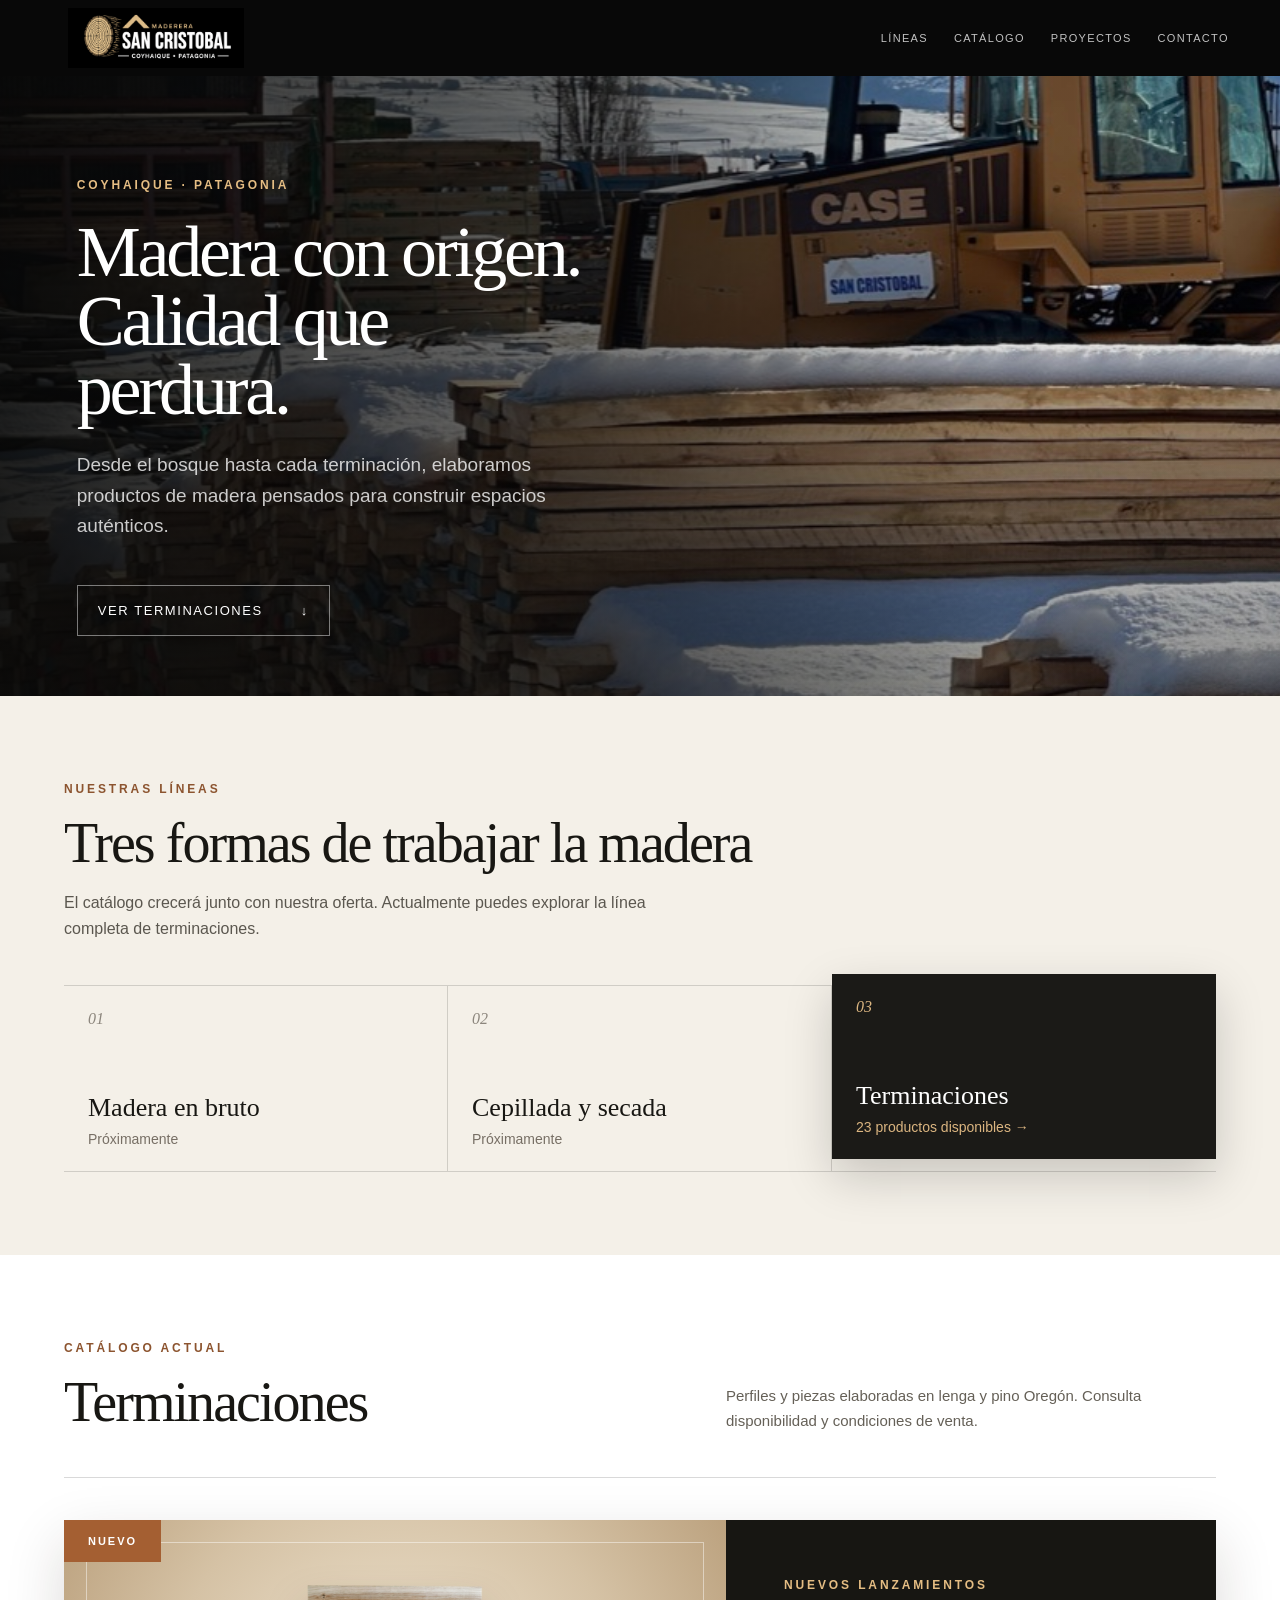
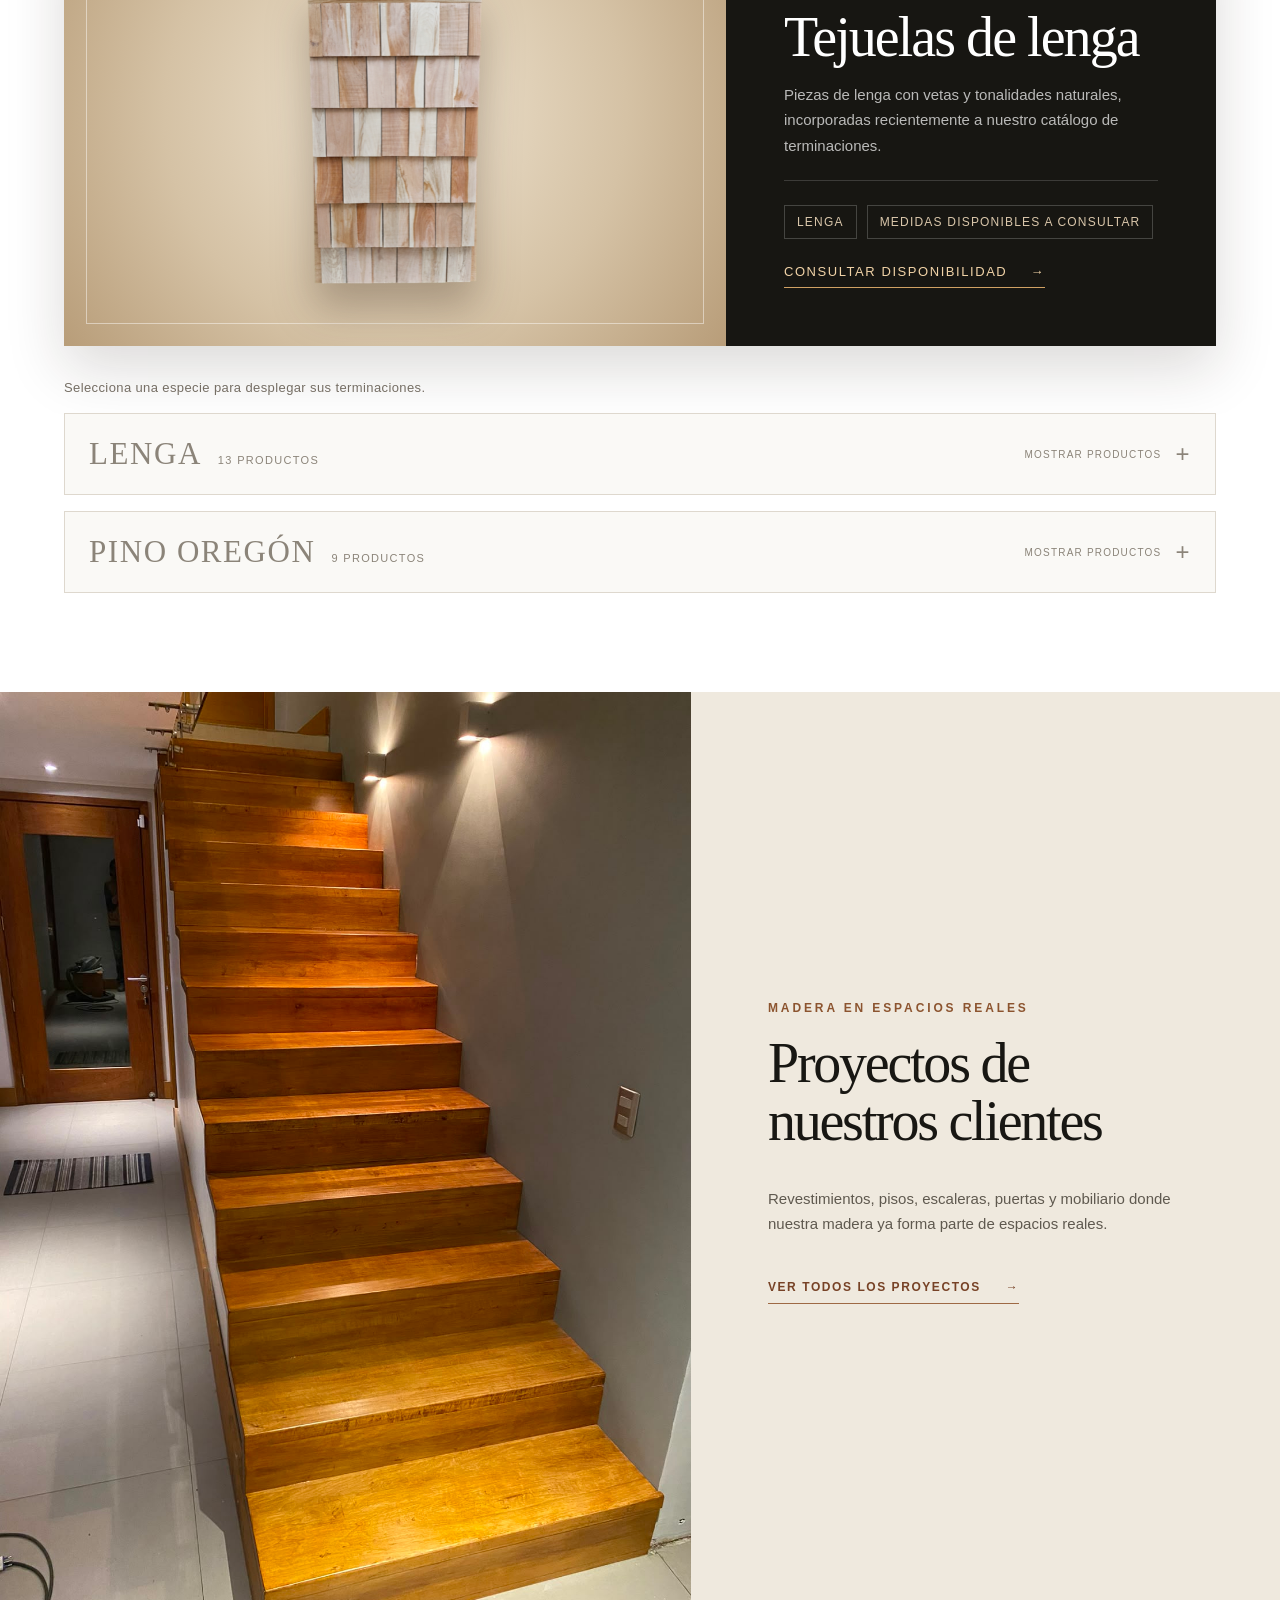
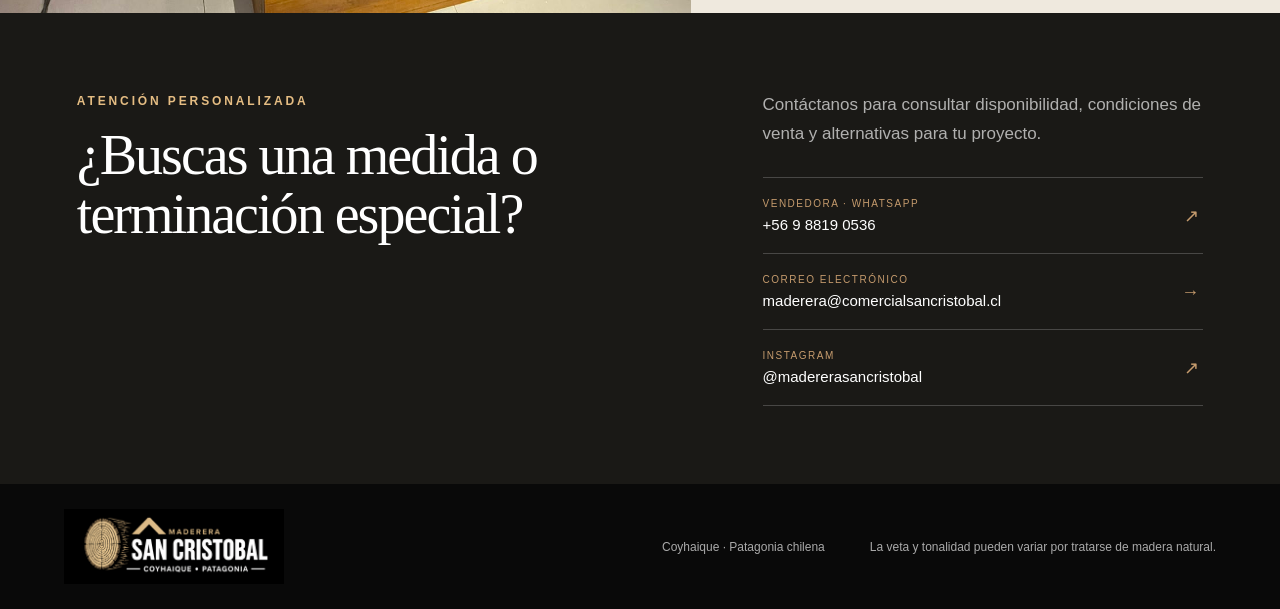
==== commit 4dbec95b: "Compactar catálogo y agregar categorías desplegables" ====
--- a/index.html
+++ b/index.html
@@ -1,2 +1,2 @@
-<!DOCTYPE html><html lang="es"><head><meta charSet="utf-8"/><meta name="viewport" content="width=device-width, initial-scale=1"/><link rel="preload" href="/logo.png" as="image"/><link rel="preload" href="/productos-recortados/tejuelas-lenga.png" as="image"/><link rel="stylesheet" href="/_next/static/css/index.EhFBN5uI.css" data-rsc-css-href="/_next/static/css/index.EhFBN5uI.css" data-precedence="vite-rsc/importer-resources"/><link rel="modulepreload" fetchPriority="low" href="/_next/static/chunks/index-CRsjCmrA.js"/><script src="/_next/static/chunks/rolldown-runtime-C60lm6uB.js" type="module" async=""></script><script src="/_next/static/chunks/framework-BgSIrAUN.js" type="module" async=""></script><link rel="modulepreload" href="/_next/static/chunks/layout-segment-context-G0Abfj6t.js" crossorigin=""/><title>Catálogo | Maderera San Cristóbal</title><meta name="description" content="Maderas y terminaciones de lenga y pino Oregón elaboradas en Coyhaique, Patagonia."/><link rel="shortcut icon" href="/logo.png"/><link rel="icon" href="/logo.png"/><script>Object.assign(((self[Symbol.for("vinext.navigationRuntime")]??={bootstrap:{routeManifest:null},functions:{}}).bootstrap.rsc??={rsc:[]}),{params:{},nav:{"pathname":"/","searchParams":[]}})</script><link rel="modulepreload" href="/_next/static/chunks/index-CRsjCmrA.js" />
-</head><body><main><header class="topbar"><a class="brand" href="#inicio" aria-label="Ir al inicio"><img src="/logo.png" alt="Maderera San Cristóbal"/></a><nav aria-label="Navegación principal"><a href="#lineas">Líneas</a><a href="#catalogo">Catálogo</a><a href="/proyectos">Proyectos</a><a href="#contacto">Contacto</a></nav></header><section class="hero" id="inicio"><div class="heroImage" role="img" aria-label="Madera elaborada en la Patagonia"></div><div class="heroShade"></div><div class="heroContent"><span class="eyebrow">Coyhaique · Patagonia</span><h1>Madera con origen.<br/>Calidad que perdura.</h1><p>Desde el bosque hasta cada terminación, elaboramos productos de madera pensados para construir espacios auténticos.</p><a class="primaryButton" href="#catalogo">Ver terminaciones <span>↓</span></a></div></section><section class="lines" id="lineas"><div class="sectionIntro"><span class="eyebrow dark">Nuestras líneas</span><h2>Tres formas de trabajar la madera</h2><p>El catálogo crecerá junto con nuestra oferta. Actualmente puedes explorar la línea completa de terminaciones.</p></div><div class="lineGrid"><article class="lineCard upcoming"><span>01</span><h3>Madera en bruto</h3><p>Próximamente</p></article><article class="lineCard upcoming"><span>02</span><h3>Cepillada y secada</h3><p>Próximamente</p></article><a class="lineCard active" href="#catalogo"><span>03</span><h3>Terminaciones</h3><p>23<!-- --> productos disponibles →</p></a></div></section><section class="catalog" id="catalogo"><div class="catalogHeading"><div><span class="eyebrow dark">Catálogo actual</span><h2>Terminaciones</h2></div><p>Perfiles y piezas elaboradas en lenga y pino Oregón. Consulta disponibilidad y condiciones de venta.</p></div><div class="launchSection" id="nuevos"><div class="launchVisual"><span class="launchBadge">Nuevo</span><img src="/productos-recortados/tejuelas-lenga.png" alt="Tejuelas de lenga"/></div><div class="launchInfo"><span class="eyebrow">Nuevos lanzamientos</span><h3>Tejuelas de lenga</h3><p>Piezas de lenga con vetas y tonalidades naturales, incorporadas recientemente a nuestro catálogo de terminaciones.</p><div class="launchDetails"><span>Lenga</span><span>Medidas disponibles a consultar</span></div><a href="#contacto">Consultar disponibilidad <span>→</span></a></div></div><div class="speciesNav" aria-label="Especies disponibles"><a class="newLaunchLink" href="#nuevos">Nuevos <b>1</b></a><a href="#lenga">Lenga<!-- --> <b>13</b></a><a href="#oregon">Pino Oregón<!-- --> <b>9</b></a></div><div class="speciesSection" id="lenga"><div class="speciesTitle"><h3>Lenga</h3><span>13<!-- --> <!-- -->productos</span></div><div class="productGrid"><article class="productCard "><div class="photoWrap"><img src="/productos-recortados/media-cana-lenga-0132.png" alt="Media caña de Lenga" loading="lazy"/></div><div class="productInfo"><div class="productMeta"><span>Lenga</span></div><h4>Media caña</h4><div class="variantList"><div class="variantRow"><span>1 × 1 pulg. · Por metro</span><code>Med0132</code></div><div class="variantRow"><span>½ × ½ pulg. · Por metro</span><code>Med0142</code></div></div></div></article><article class="productCard "><div class="photoWrap"><img src="/productos-recortados/guardapolvo-lenga.png" alt="Guardapolvo de Lenga" loading="lazy"/></div><div class="productInfo"><div class="productMeta"><span>Lenga</span><code>Gua0951</code></div><h4>Guardapolvo</h4><p>½ × 2½ pulg. · Por metro</p></div></article><article class="productCard "><div class="photoWrap"><img src="/productos-recortados/pilastra-lenga.png" alt="Pilastra de Lenga" loading="lazy"/></div><div class="productInfo"><div class="productMeta"><span>Lenga</span><code>Pil0191</code></div><h4>Pilastra</h4><p>½ × 2½ pulg. · Por metro</p></div></article><article class="productCard "><div class="photoWrap"><img src="/productos-recortados/cuarto-rodon-lenga.png" alt="Cuarto rodón de Lenga" loading="lazy"/></div><div class="productInfo"><div class="productMeta"><span>Lenga</span></div><h4>Cuarto rodón</h4><div class="variantList"><div class="variantRow"><span>½ × ½ pulg. · Por metro</span><code>Cua0171</code></div><div class="variantRow"><span>1 × 1 pulg. · Por metro</span><code>Sin código</code></div></div></div></article><article class="productCard "><div class="photoWrap"><img src="/productos-recortados/cornisa-lenga.png" alt="Cornisa de Lenga" loading="lazy"/></div><div class="productInfo"><div class="productMeta"><span>Lenga</span></div><h4>Cornisa</h4><p>1 × 2 pulg. · Por metro</p></div></article><article class="productCard "><div class="photoWrap"><img src="/productos-recortados/junquillo-lenga.png" alt="Junquillo biselado de Lenga" loading="lazy"/></div><div class="productInfo"><div class="productMeta"><span>Lenga</span><code>Jun0015</code></div><h4>Junquillo biselado</h4><p>½ × 1 pulg. · Por metro</p></div></article><article class="productCard "><div class="photoWrap"><img src="/productos-recortados/cubrejunta-lenga-0511.png" alt="Cubrejunta de Lenga" loading="lazy"/></div><div class="productInfo"><div class="productMeta"><span>Lenga</span><code>Cub0511</code></div><h4>Cubrejunta</h4><p>½ × 1 pulg. · Por metro</p></div></article><article class="productCard "><div class="photoWrap"><img src="/productos-recortados/cubrejunta-lenga-0502.png" alt="Cubrejunta de Lenga" loading="lazy"/></div><div class="productInfo"><div class="productMeta"><span>Lenga</span><code>Cub0502</code></div><h4>Cubrejunta</h4><p>10 × 30 mm · Por metro</p></div></article><article class="productCard "><div class="photoWrap"><img src="/productos-recortados/peldano-lenga.png" alt="Peldaño de Lenga" loading="lazy"/></div><div class="productInfo"><div class="productMeta"><span>Lenga</span><code>Pel0081</code></div><h4>Peldaño</h4><p>2 × 12 pulg. · Largo 1 m</p></div></article><article class="productCard "><div class="photoWrap"><img src="/productos-recortados/contrahuella-lenga.png" alt="Madera para contrahuella de Lenga" loading="lazy"/></div><div class="productInfo"><div class="productMeta"><span>Lenga</span><code>Map0044</code></div><h4>Madera para contrahuella</h4><p>1 × 8 pulg. · Largo 1 m</p></div></article><article class="productCard "><div class="photoWrap"><img src="/productos-recortados/pisos-lenga.png" alt="Pisos de Lenga" loading="lazy"/></div><div class="productInfo"><div class="productMeta"><span>Lenga</span></div><h4>Pisos</h4><p>Medidas disponibles a consultar</p></div></article><article class="productCard productCardClickable"><a class="productCardOverlay" href="/puertas" aria-label="Ver colección de Puertas"></a><div class="photoWrap"><img src="/puertas/modelo-1.webp" alt="Puertas de Lenga" loading="lazy"/></div><div class="productInfo"><div class="productMeta"><span>Lenga</span></div><h4>Puertas</h4><p>Modelos en lenga · Ver colección</p><span class="productCardAction">Explorar modelos <b>→</b></span></div></article><article class="productCard "><div class="photoWrap"><img src="/productos-recortados/molduras-ele.png" alt="Molduras «Ele» de Lenga" loading="lazy"/></div><div class="productInfo"><div class="productMeta"><span>Lenga</span></div><h4>Molduras «Ele»</h4><p>Medidas disponibles a consultar</p></div></article></div></div><div class="speciesSection" id="oregon"><div class="speciesTitle"><h3>Pino Oregón</h3><span>9<!-- --> <!-- -->productos</span></div><div class="productGrid"><article class="productCard "><div class="photoWrap"><img src="/productos-recortados/media-cana-oregon.png" alt="Media caña de Pino Oregón" loading="lazy"/></div><div class="productInfo"><div class="productMeta"><span>Pino Oregón</span><code>Med0128</code></div><h4>Media caña</h4><p>1 × 1 pulg. · Largo 3,2 m</p></div></article><article class="productCard "><div class="photoWrap"><img src="/productos-recortados/guardapolvo-oregon.png" alt="Guardapolvo de Pino Oregón" loading="lazy"/></div><div class="productInfo"><div class="productMeta"><span>Pino Oregón</span><code>Gua0987</code></div><h4>Guardapolvo</h4><p>½ × 2½ pulg. · Largo 3,2 m</p></div></article><article class="productCard "><div class="photoWrap"><img src="/productos-recortados/pilastra-oregon.png" alt="Pilastra de Pino Oregón" loading="lazy"/></div><div class="productInfo"><div class="productMeta"><span>Pino Oregón</span><code>Pil0210</code></div><h4>Pilastra</h4><p>½ × 2½ pulg. · Largo 3,2 m</p></div></article><article class="productCard "><div class="photoWrap"><img src="/productos-recortados/cuarto-rodon-oregon.png" alt="Cuarto rodón de Pino Oregón" loading="lazy"/></div><div class="productInfo"><div class="productMeta"><span>Pino Oregón</span><code>Cua0174</code></div><h4>Cuarto rodón</h4><p>1 × 1 pulg. · Largo 3,2 m</p></div></article><article class="productCard "><div class="photoWrap"><img src="/productos-recortados/cornisa-oregon-individual.png" alt="Cornisa de Pino Oregón" loading="lazy"/></div><div class="productInfo"><div class="productMeta"><span>Pino Oregón</span></div><h4>Cornisa</h4><p>1 × 2 pulg. · Largo 3,2 m</p></div></article><article class="productCard "><div class="photoWrap"><img src="/productos-recortados/tinglado-oregon.png" alt="Tinglado de Pino Oregón" loading="lazy"/></div><div class="productInfo"><div class="productMeta"><span>Pino Oregón</span></div><h4>Tinglado</h4><p>¾ × 5 y 6 pulg. · Largo 3,2 m</p></div></article><article class="productCard "><div class="photoWrap"><img src="/productos-recortados/traslapo-redondo-oregon.png" alt="Traslapo redondo de Pino Oregón" loading="lazy"/></div><div class="productInfo"><div class="productMeta"><span>Pino Oregón</span></div><h4>Traslapo redondo</h4><p>1 × 4 pulg. · Largo 3,2 m</p></div></article><article class="productCard "><div class="photoWrap"><img src="/productos-recortados/centros-puerta-lenga-oregon.png" alt="Centros de puerta de Pino Oregón" loading="lazy"/></div><div class="productInfo"><div class="productMeta"><span>Pino Oregón</span></div><h4>Centros de puerta</h4><p>Diferentes medidas · Consultar disponibilidad</p></div></article><article class="productCard "><div class="photoWrap"><img src="/productos-recortados/forro-cielo-muro-oregon.png" alt="Forro cielo y muro de Pino Oregón" loading="lazy"/></div><div class="productInfo"><div class="productMeta"><span>Pino Oregón</span></div><h4>Forro cielo y muro</h4><p>12 mm × 4 pulg. · Largo 3,2 m</p></div></article></div></div></section><section class="projectsTeaser" id="proyectos"><div class="projectsTeaserPhoto"><img src="/proyectos/escalera-madera.jpg" alt="Escalera terminada en madera" loading="lazy"/></div><div class="projectsTeaserContent"><span class="eyebrow dark">Madera en espacios reales</span><h2>Proyectos de nuestros clientes</h2><p>Revestimientos, pisos, escaleras, puertas y mobiliario donde nuestra madera ya forma parte de espacios reales.</p><a href="/proyectos">Ver todos los proyectos <span>→</span></a></div></section><section class="contact" id="contacto"><div><span class="eyebrow">Atención personalizada</span><h2>¿Buscas una medida o terminación especial?</h2></div><div class="contactSide"><p>Contáctanos para consultar disponibilidad, condiciones de venta y alternativas para tu proyecto.</p><div class="contactLinks"><a href="https://wa.me/56988190536" target="_blank" rel="noreferrer" aria-label="Contactar a nuestra vendedora por WhatsApp"><small>Vendedora · WhatsApp</small><strong>+56 9 8819 0536</strong><span>↗</span></a><a href="mailto:maderera@comercialsancristobal.cl"><small>Correo electrónico</small><strong>maderera@comercialsancristobal.cl</strong><span>→</span></a><a href="https://www.instagram.com/madererasancristobal?utm_source=ig_web_button_share_sheet&amp;igsh=ZDNlZDc0MzIxNw==" target="_blank" rel="noreferrer"><small>Instagram</small><strong>@madererasancristobal</strong><span>↗</span></a></div></div></section><footer><img src="/logo.png" alt="Maderera San Cristóbal"/><p>Coyhaique · Patagonia chilena</p><p>La veta y tonalidad pueden variar por tratarse de madera natural.</p></footer></main><script type="module" src="/_next/static/chunks/index-CRsjCmrA.js" id="_R_" async=""></script><script>((self[Symbol.for("vinext.navigationRuntime")]??={bootstrap:{routeManifest:null},functions:{}}).bootstrap.rsc??={rsc:[]}).rsc.push("2:I[\"665e12b0c064\",[],\"Children\",1]\n")</script><script>((self[Symbol.for("vinext.navigationRuntime")]??={bootstrap:{routeManifest:null},functions:{}}).bootstrap.rsc??={rsc:[]}).rsc.push("3:I[\"0c849aaf347d\",[],\"GlobalErrorBoundary\",1]\n")</script><script>((self[Symbol.for("vinext.navigationRuntime")]??={bootstrap:{routeManifest:null},functions:{}}).bootstrap.rsc??={rsc:[]}).rsc.push("4:I[\"becbbbeadc9b\",[],\"default\",1]\n")</script><script>((self[Symbol.for("vinext.navigationRuntime")]??={bootstrap:{routeManifest:null},functions:{}}).bootstrap.rsc??={rsc:[]}).rsc.push("5:I[\"0c849aaf347d\",[],\"ErrorBoundary\",1]\n")</script><script>((self[Symbol.for("vinext.navigationRuntime")]??={bootstrap:{routeManifest:null},functions:{}}).bootstrap.rsc??={rsc:[]}).rsc.push("6:I[\"757ae097eb41\",[],\"LayoutSegmentProvider\",1]\n")</script><script>((self[Symbol.for("vinext.navigationRuntime")]??={bootstrap:{routeManifest:null},functions:{}}).bootstrap.rsc??={rsc:[]}).rsc.push("7:I[\"665e12b0c064\",[],\"Slot\",1]\n")</script><script>((self[Symbol.for("vinext.navigationRuntime")]??={bootstrap:{routeManifest:null},functions:{}}).bootstrap.rsc??={rsc:[]}).rsc.push("8:I[\"a38a13628f7a\",[],\"AppRouterScrollTarget\",1]\n")</script><script>((self[Symbol.for("vinext.navigationRuntime")]??={bootstrap:{routeManifest:null},functions:{}}).bootstrap.rsc??={rsc:[]}).rsc.push("9:I[\"0c849aaf347d\",[],\"RedirectBoundary\",1]\n")</script><script>((self[Symbol.for("vinext.navigationRuntime")]??={bootstrap:{routeManifest:null},functions:{}}).bootstrap.rsc??={rsc:[]}).rsc.push(":HL[\"/_next/static/css/index.EhFBN5uI.css\",\"style\"     ]\n")</script><script>((self[Symbol.for("vinext.navigationRuntime")]??={bootstrap:{routeManifest:null},functions:{}}).bootstrap.rsc??={rsc:[]}).rsc.push("0:{\"__route\":\"route:/\",\"__interceptionContext\":null,\"__layoutIds\":[\"layout:/\"],\"__rootLayout\":\"/\",\"__sourcePage\":\"/page\",\"page:/\":\"$L1\",\"layout:/\":[[[[\"$\",\"link\",\"css:/_next/static/css/index.EhFBN5uI.css\",{\"rel\":\"stylesheet\",\"precedence\":\"vite-rsc/importer-resources\",\"href\":\"/_next/static/css/index.EhFBN5uI.css\",\"data-rsc-css-href\":\"/_next/static/css/index.EhFBN5uI.css\"}],\"$undefined\"],[\"$\",\"html\",null,{\"lang\":\"es\",\"children\":[\"$\",\"body\",null,{\"children\":[\"$\",\"$L2\",null,{}]}]}]],null],\"route:/\":[[[\"$\",\"meta\",null,{\"charSet\":\"utf-8\"}],[[\"$\",\"title\",\"0\",{\"children\":\"Catálogo | Maderera San Cristóbal\"}],[\"$\",\"meta\",\"1\",{\"name\":\"description\",\"content\":\"Maderas y terminaciones de lenga y pino Oregón elaboradas en Coyhaique, Patagonia.\"}],[\"$\",\"link\",\"2\",{\"rel\":\"shortcut icon\",\"href\":\"/logo.png\"}],[\"$\",\"link\",\"3\",{\"rel\":\"icon\",\"href\":\"/logo.png\"}]],[[\"$\",\"meta\",\"0\",{\"name\":\"viewport\",\"content\":\"width=device-width, initial-scale=1\"}]]],[\"$\",\"$L3\",null,{\"fallback\":\"$4\",\"children\":[\"$\",\"$L5\",null,{\"fallback\":\"$4\",\"children\":[\"$\",\"$L6\",null,{\"providerId\":\"layout:/\",\"segmentMap\":{\"children\":[]},\"children\":[\"$\",\"$L7\",null,{\"id\":\"layout:/\",\"parallelSlots\":\"$undefined\",\"children\":[\"$\",\"$L8\",null,{\"children\":[\"$\",\"$L9\",null,{\"children\":[[\"$\",\"$L6\",null,{\"providerId\":\"page:/\",\"segmentMap\":{\"children\":[\"__PAGE__\"]},\"children\":[\"$\",\"$L7\",null,{\"id\":\"page:/\"}]}],null]}]}]}]}]}]}],null,null],\"__layoutFlags\":{\"layout:/\":\"s\"},\"__artifactCompatibility\":{\"schemaVersion\":1,\"graphVersion\":\"app-route-graph:1177fd80f83fa7b0\",\"deploymentVersion\":\"1c1c9ccc-637a-4a90-94d8-57e1b41d8530\",\"appElementsSchemaVersion\":1,\"rscPayloadSchemaVersion\":1,\"rootBoundaryId\":\"/\",\"renderEpoch\":null},\"__renderObservation\":{\"schemaVersion\":1,\"output\":{\"kind\":\"app-rsc\",\"mountedSlotsFingerprint\":null,\"renderEpoch\":null,\"rootBoundaryId\":\"/\",\"routeId\":\"route:/\"},\"completeness\":\"partial\",\"boundaryOutcome\":{\"kind\":\"unknown\"},\"requestApis\":[{\"kind\":\"connection\",\"status\":\"unknown\"},{\"kind\":\"cookies\",\"status\":\"unknown\"},{\"kind\":\"draftMode\",\"status\":\"unknown\"},{\"kind\":\"headers\",\"status\":\"unknown\"},{\"kind\":\"params\",\"status\":\"unknown\"},{\"kind\":\"searchParams\",\"status\":\"unknown\"}],\"dynamicFetches\":[],\"cacheTags\":[\"/\",\"_N_T_/\",\"_N_T_/index\",\"_N_T_/layout\",\"_N_T_/page\"],\"pathTags\":[\"/\"],\"cacheability\":\"unknown\",\"downgrade\":{\"target\":\"freshRender\",\"reasons\":[{\"code\":\"CP_DOWNGRADE_CACHEABILITY_UNKNOWN\",\"target\":\"freshRender\"},{\"code\":\"CP_DOWNGRADE_INCOMPLETE_OBSERVATION\",\"completeness\":\"partial\",\"target\":\"freshRender\"},{\"code\":\"CP_DOWNGRADE_UNKNOWN_REQUEST_API\",\"requestApi\":\"connection\",\"target\":\"freshRender\"},{\"code\":\"CP_DOWNGRADE_UNKNOWN_REQUEST_API\",\"requestApi\":\"cookies\",\"target\":\"freshRender\"},{\"code\":\"CP_DOWNGRADE_UNKNOWN_REQUEST_API\",\"requestApi\":\"draftMode\",\"target\":\"freshRender\"},{\"code\":\"CP_DOWNGRADE_UNKNOWN_REQUEST_API\",\"requestApi\":\"headers\",\"target\":\"freshRender\"},{\"code\":\"CP_DOWNGRADE_UNKNOWN_REQUEST_API\",\"requestApi\":\"params\",\"target\":\"freshRender\"},{\"code\":\"CP_DOWNGRADE_UNKNOWN_REQUEST_API\",\"requestApi\":\"searchParams\",\"target\":\"freshRender\"}],\"fallback\":{\"kind\":\"breakerFallback\",\"code\":\"CP_PRIVATE_DYNAMIC_DOWNGRADE\",\"mode\":\"renderFresh\",\"scope\":\"affectedOutput\",\"fields\":{\"reasonCodes\":[\"CP_DOWNGRADE_CACHEABILITY_UNKNOWN\",\"CP_DOWNGRADE_INCOMPLETE_OBSERVATION\",\"CP_DOWNGRADE_UNKNOWN_REQUEST_API\",\"CP_DOWNGRADE_UNKNOWN_REQUEST_API\",\"CP_DOWNGRADE_UNKNOWN_REQUEST_API\",\"CP_DOWNGRADE_UNKNOWN_REQUEST_API\",\"CP_DOWNGRADE_UNKNOWN_REQUEST_API\",\"CP_DOWNGRADE_UNKNOWN_REQUEST_API\"],\"target\":\"freshRender\"}},\"isPublicCacheCandidate\":false}}}\n")</script><script>((self[Symbol.for("vinext.navigationRuntime")]??={bootstrap:{routeManifest:null},functions:{}}).bootstrap.rsc??={rsc:[]}).rsc.push(":HL[\"/logo.png\",\"image\"]\n")</script><script>((self[Symbol.for("vinext.navigationRuntime")]??={bootstrap:{routeManifest:null},functions:{}}).bootstrap.rsc??={rsc:[]}).rsc.push(":HL[\"/productos-recortados/tejuelas-lenga.png\",\"image\"]\n")</script><script>((self[Symbol.for("vinext.navigationRuntime")]??={bootstrap:{routeManifest:null},functions:{}}).bootstrap.rsc??={rsc:[]}).rsc.push("1:[\"$\",\"main\",null,{\"children\":[[\"$\",\"header\",null,{\"className\":\"topbar\",\"children\":[[\"$\",\"a\",null,{\"className\":\"brand\",\"href\":\"#inicio\",\"aria-label\":\"Ir al inicio\",\"children\":[\"$\",\"img\",null,{\"src\":\"/logo.png\",\"alt\":\"Maderera San Cristóbal\"}]}],[\"$\",\"nav\",null,{\"aria-label\":\"Navegación principal\",\"children\":[[\"$\",\"a\",null,{\"href\":\"#lineas\",\"children\":\"Líneas\"}],[\"$\",\"a\",null,{\"href\":\"#catalogo\",\"children\":\"Catálogo\"}],[\"$\",\"a\",null,{\"href\":\"/proyectos\",\"children\":\"Proyectos\"}],[\"$\",\"a\",null,{\"href\":\"#contacto\",\"children\":\"Contacto\"}]]}]]}],[\"$\",\"section\",null,{\"className\":\"hero\",\"id\":\"inicio\",\"children\":[[\"$\",\"div\",null,{\"className\":\"heroImage\",\"role\":\"img\",\"aria-label\":\"Madera elaborada en la Patagonia\"}],[\"$\",\"div\",null,{\"className\":\"heroShade\"}],[\"$\",\"div\",null,{\"className\":\"heroContent\",\"children\":[[\"$\",\"span\",null,{\"className\":\"eyebrow\",\"children\":\"Coyhaique · Patagonia\"}],[\"$\",\"h1\",null,{\"children\":[\"Madera con origen.\",[\"$\",\"br\",null,{}],\"Calidad que perdura.\"]}],[\"$\",\"p\",null,{\"children\":\"Desde el bosque hasta cada terminación, elaboramos productos de madera pensados para construir espacios auténticos.\"}],[\"$\",\"a\",null,{\"className\":\"primaryButton\",\"href\":\"#catalogo\",\"children\":[\"Ver terminaciones \",[\"$\",\"span\",null,{\"children\":\"↓\"}]]}]]}]]}],[\"$\",\"section\",null,{\"className\":\"lines\",\"id\":\"lineas\",\"children\":[[\"$\",\"div\",null,{\"className\":\"sectionIntro\",\"children\":[[\"$\",\"span\",null,{\"className\":\"eyebrow dark\",\"children\":\"Nuestras líneas\"}],[\"$\",\"h2\",null,{\"children\":\"Tres formas de trabajar la madera\"}],[\"$\",\"p\",null,{\"children\":\"El catálogo crecerá junto con nuestra oferta. Actualmente puedes explorar la línea completa de terminaciones.\"}]]}],[\"$\",\"div\",null,{\"className\":\"lineGrid\",\"children\":[[\"$\",\"article\",null,{\"className\":\"lineCard upcoming\",\"children\":[[\"$\",\"span\",null,{\"children\":\"01\"}],[\"$\",\"h3\",null,{\"children\":\"Madera en bruto\"}],[\"$\",\"p\",null,{\"children\":\"Próximamente\"}]]}],[\"$\",\"article\",null,{\"className\":\"lineCard upcoming\",\"children\":[[\"$\",\"span\",null,{\"children\":\"02\"}],[\"$\",\"h3\",null,{\"children\":\"Cepillada y secada\"}],[\"$\",\"p\",null,{\"children\":\"Próximamente\"}]]}],[\"$\",\"a\",null,{\"className\":\"lineCard active\",\"href\":\"#catalogo\",\"children\":[[\"$\",\"span\",null,{\"children\":\"03\"}],[\"$\",\"h3\",null,{\"children\":\"Terminaciones\"}],[\"$\",\"p\",null,{\"children\":[23,\" productos disponibles →\"]}]]}]]}]]}],[\"$\",\"section\",null,{\"className\":\"catalog\",\"id\":\"catalogo\",\"children\":[[\"$\",\"div\",null,{\"className\":\"catalogHeading\",\"children\":[[\"$\",\"div\",null,{\"children\":[[\"$\",\"span\",null,{\"className\":\"eyebrow dark\",\"children\":\"Catálogo actual\"}],[\"$\",\"h2\",null,{\"children\":\"Terminaciones\"}]]}],[\"$\",\"p\",null,{\"children\":\"Perfiles y piezas elaboradas en lenga y pino Oregón. Consulta disponibilidad y condiciones de venta.\"}]]}],[\"$\",\"div\",null,{\"className\":\"launchSection\",\"id\":\"nuevos\",\"children\":[[\"$\",\"div\",null,{\"className\":\"launchVisual\",\"children\":[[\"$\",\"span\",null,{\"className\":\"launchBadge\",\"children\":\"Nuevo\"}],[\"$\",\"img\",null,{\"src\":\"/productos-recortados/tejuelas-lenga.png\",\"alt\":\"Tejuelas de lenga\"}]]}],[\"$\",\"div\",null,{\"className\":\"launchInfo\",\"children\":[[\"$\",\"span\",null,{\"className\":\"eyebrow\",\"children\":\"Nuevos lanzamientos\"}],[\"$\",\"h3\",null,{\"children\":\"Tejuelas de lenga\"}],[\"$\",\"p\",null,{\"children\":\"Piezas de lenga con vetas y tonalidades naturales, incorporadas recientemente a nuestro catálogo de terminaciones.\"}],[\"$\",\"div\",null,{\"className\":\"launchDetails\",\"children\":[[\"$\",\"span\",null,{\"children\":\"Lenga\"}],[\"$\",\"span\",null,{\"children\":\"Medidas disponibles a consultar\"}]]}],[\"$\",\"a\",null,{\"href\":\"#contacto\",\"children\":[\"Consultar disponibilidad \",[\"$\",\"span\",null,{\"children\":\"→\"}]]}]]}]]}],[\"$\",\"div\",null,{\"className\":\"speciesNav\",\"aria-label\":\"Especies disponibles\",\"children\":[[\"$\",\"a\",null,{\"className\":\"newLaunchLink\",\"href\":\"#nuevos\",\"children\":[\"Nuevos \",[\"$\",\"b\",null,{\"children\":\"1\"}]]}],[[\"$\",\"a\",\"lenga\",{\"href\":\"#lenga\",\"children\":[\"Lenga\",\" \",[\"$\",\"b\",null,{\"children\":13}]]}],[\"$\",\"a\",\"oregon\",{\"href\":\"#oregon\",\"children\":[\"Pino Oregón\",\" \",[\"$\",\"b\",null,{\"children\":9}]]}]]]}],[[\"$\",\"div\",\"lenga\",{\"className\":\"speciesSection\",\"id\":\"lenga\",\"children\":[[\"$\",\"div\",null,{\"className\":\"speciesTitle\",\"children\":[[\"$\",\"h3\",null,{\"children\":\"Lenga\"}],[\"$\",\"span\",null,{\"children\":[13,\" \",\"productos\"]}]]}],[\"$\",\"div\",null,{\"className\":\"productGrid\",\"children\":[[\"$\",\"article\",\"—-0\",{\"className\":\"productCard \",\"children\":[false,[\"$\",\"div\",null,{\"className\":\"photoWrap\",\"children\":[\"$\",\"img\",null,{\"src\":\"/productos-recortados/media-cana-lenga-0132.png\",\"alt\":\"Media caña de Lenga\",\"loading\":\"lazy\"}]}],[\"$\",\"div\",null,{\"className\":\"productInfo\",\"children\":[[\"$\",\"div\",null,{\"className\":\"productMeta\",\"children\":[[\"$\",\"span\",null,{\"children\":\"Lenga\"}],false]}],[\"$\",\"h4\",null,{\"children\":\"Media caña\"}],[\"$\",\"div\",null,{\"className\":\"variantList\",\"children\":[\"$La\",\"$Lb\"]}],false]}]]}],\"$Lc\",\"$Ld\",\"$Le\",\"$Lf\",\"$L10\",\"$L11\",\"$L12\",\"$L13\",\"$L14\",\"$L15\",\"$L16\",\"$L17\"]}]]}],\"$L18\"]]}],\"$L19\",\"$L1a\",\"$L1b\"]}]\n")</script><script>((self[Symbol.for("vinext.navigationRuntime")]??={bootstrap:{routeManifest:null},functions:{}}).bootstrap.rsc??={rsc:[]}).rsc.push("a:[\"$\",\"div\",\"Med0132\",{\"className\":\"variantRow\",\"children\":[[\"$\",\"span\",null,{\"children\":\"1 × 1 pulg. · Por metro\"}],[\"$\",\"code\",null,{\"children\":\"Med0132\"}]]}]\n")</script><script>((self[Symbol.for("vinext.navigationRuntime")]??={bootstrap:{routeManifest:null},functions:{}}).bootstrap.rsc??={rsc:[]}).rsc.push("b:[\"$\",\"div\",\"Med0142\",{\"className\":\"variantRow\",\"children\":[[\"$\",\"span\",null,{\"children\":\"½ × ½ pulg. · Por metro\"}],[\"$\",\"code\",null,{\"children\":\"Med0142\"}]]}]\n")</script><script>((self[Symbol.for("vinext.navigationRuntime")]??={bootstrap:{routeManifest:null},functions:{}}).bootstrap.rsc??={rsc:[]}).rsc.push("c:[\"$\",\"article\",\"Gua0951-1\",{\"className\":\"productCard \",\"children\":[false,[\"$\",\"div\",null,{\"className\":\"photoWrap\",\"children\":[\"$\",\"img\",null,{\"src\":\"/productos-recortados/guardapolvo-lenga.png\",\"alt\":\"Guardapolvo de Lenga\",\"loading\":\"lazy\"}]}],[\"$\",\"div\",null,{\"className\":\"productInfo\",\"children\":[[\"$\",\"div\",null,{\"className\":\"productMeta\",\"children\":[[\"$\",\"span\",null,{\"children\":\"Lenga\"}],[\"$\",\"code\",null,{\"children\":\"Gua0951\"}]]}],[\"$\",\"h4\",null,{\"children\":\"Guardapolvo\"}],[\"$\",\"p\",null,{\"children\":\"½ × 2½ pulg. · Por metro\"}],false]}]]}]\n")</script><script>((self[Symbol.for("vinext.navigationRuntime")]??={bootstrap:{routeManifest:null},functions:{}}).bootstrap.rsc??={rsc:[]}).rsc.push("d:[\"$\",\"article\",\"Pil0191-2\",{\"className\":\"productCard \",\"children\":[false,[\"$\",\"div\",null,{\"className\":\"photoWrap\",\"children\":[\"$\",\"img\",null,{\"src\":\"/productos-recortados/pilastra-lenga.png\",\"alt\":\"Pilastra de Lenga\",\"loading\":\"lazy\"}]}],[\"$\",\"div\",null,{\"className\":\"productInfo\",\"children\":[[\"$\",\"div\",null,{\"className\":\"productMeta\",\"children\":[[\"$\",\"span\",null,{\"children\":\"Lenga\"}],[\"$\",\"code\",null,{\"children\":\"Pil0191\"}]]}],[\"$\",\"h4\",null,{\"children\":\"Pilastra\"}],[\"$\",\"p\",null,{\"children\":\"½ × 2½ pulg. · Por metro\"}],false]}]]}]\n")</script><script>((self[Symbol.for("vinext.navigationRuntime")]??={bootstrap:{routeManifest:null},functions:{}}).bootstrap.rsc??={rsc:[]}).rsc.push("e:[\"$\",\"article\",\"—-3\",{\"className\":\"productCard \",\"children\":[false,[\"$\",\"div\",null,{\"className\":\"photoWrap\",\"children\":[\"$\",\"img\",null,{\"src\":\"/productos-recortados/cuarto-rodon-lenga.png\",\"alt\":\"Cuarto rodón de Lenga\",\"loading\":\"lazy\"}]}],[\"$\",\"div\",null,{\"className\":\"productInfo\",\"children\":[[\"$\",\"div\",null,{\"className\":\"productMeta\",\"children\":[[\"$\",\"span\",null,{\"children\":\"Lenga\"}],false]}],[\"$\",\"h4\",null,{\"children\":\"Cuarto rodón\"}],[\"$\",\"div\",null,{\"className\":\"variantList\",\"children\":[[\"$\",\"div\",\"Cua0171\",{\"className\":\"variantRow\",\"children\":[[\"$\",\"span\",null,{\"children\":\"½ × ½ pulg. · Por metro\"}],[\"$\",\"code\",null,{\"children\":\"Cua0171\"}]]}],[\"$\",\"div\",\"Sin código\",{\"className\":\"variantRow\",\"children\":[[\"$\",\"span\",null,{\"children\":\"1 × 1 pulg. · Por metro\"}],[\"$\",\"code\",null,{\"children\":\"Sin código\"}]]}]]}],false]}]]}]\n")</script><script>((self[Symbol.for("vinext.navigationRuntime")]??={bootstrap:{routeManifest:null},functions:{}}).bootstrap.rsc??={rsc:[]}).rsc.push("f:[\"$\",\"article\",\"—-4\",{\"className\":\"productCard \",\"children\":[false,[\"$\",\"div\",null,{\"className\":\"photoWrap\",\"children\":[\"$\",\"img\",null,{\"src\":\"/productos-recortados/cornisa-lenga.png\",\"alt\":\"Cornisa de Lenga\",\"loading\":\"lazy\"}]}],[\"$\",\"div\",null,{\"className\":\"productInfo\",\"children\":[[\"$\",\"div\",null,{\"className\":\"productMeta\",\"children\":[[\"$\",\"span\",null,{\"children\":\"Lenga\"}],false]}],[\"$\",\"h4\",null,{\"children\":\"Cornisa\"}],[\"$\",\"p\",null,{\"children\":\"1 × 2 pulg. · Por metro\"}],false]}]]}]\n")</script><script>((self[Symbol.for("vinext.navigationRuntime")]??={bootstrap:{routeManifest:null},functions:{}}).bootstrap.rsc??={rsc:[]}).rsc.push("10:[\"$\",\"article\",\"Jun0015-5\",{\"className\":\"productCard \",\"children\":[false,[\"$\",\"div\",null,{\"className\":\"photoWrap\",\"children\":[\"$\",\"img\",null,{\"src\":\"/productos-recortados/junquillo-lenga.png\",\"alt\":\"Junquillo biselado de Lenga\",\"loading\":\"lazy\"}]}],[\"$\",\"div\",null,{\"className\":\"productInfo\",\"children\":[[\"$\",\"div\",null,{\"className\":\"productMeta\",\"children\":[[\"$\",\"span\",null,{\"children\":\"Lenga\"}],[\"$\",\"code\",null,{\"children\":\"Jun0015\"}]]}],[\"$\",\"h4\",null,{\"children\":\"Junquillo biselado\"}],[\"$\",\"p\",null,{\"children\":\"½ × 1 pulg. · Por metro\"}],false]}]]}]\n")</script><script>((self[Symbol.for("vinext.navigationRuntime")]??={bootstrap:{routeManifest:null},functions:{}}).bootstrap.rsc??={rsc:[]}).rsc.push("11:[\"$\",\"article\",\"Cub0511-6\",{\"className\":\"productCard \",\"children\":[false,[\"$\",\"div\",null,{\"className\":\"photoWrap\",\"children\":[\"$\",\"img\",null,{\"src\":\"/productos-recortados/cubrejunta-lenga-0511.png\",\"alt\":\"Cubrejunta de Lenga\",\"loading\":\"lazy\"}]}],[\"$\",\"div\",null,{\"className\":\"productInfo\",\"children\":[[\"$\",\"div\",null,{\"className\":\"productMeta\",\"children\":[[\"$\",\"span\",null,{\"children\":\"Lenga\"}],[\"$\",\"code\",null,{\"children\":\"Cub0511\"}]]}],[\"$\",\"h4\",null,{\"children\":\"Cubrejunta\"}],[\"$\",\"p\",null,{\"children\":\"½ × 1 pulg. · Por metro\"}],false]}]]}]\n")</script><script>((self[Symbol.for("vinext.navigationRuntime")]??={bootstrap:{routeManifest:null},functions:{}}).bootstrap.rsc??={rsc:[]}).rsc.push("12:[\"$\",\"article\",\"Cub0502-7\",{\"className\":\"productCard \",\"children\":[false,[\"$\",\"div\",null,{\"className\":\"photoWrap\",\"children\":[\"$\",\"img\",null,{\"src\":\"/productos-recortados/cubrejunta-lenga-0502.png\",\"alt\":\"Cubrejunta de Lenga\",\"loading\":\"lazy\"}]}],[\"$\",\"div\",null,{\"className\":\"productInfo\",\"children\":[[\"$\",\"div\",null,{\"className\":\"productMeta\",\"children\":[[\"$\",\"span\",null,{\"children\":\"Lenga\"}],[\"$\",\"code\",null,{\"children\":\"Cub0502\"}]]}],[\"$\",\"h4\",null,{\"children\":\"Cubrejunta\"}],[\"$\",\"p\",null,{\"children\":\"10 × 30 mm · Por metro\"}],false]}]]}]\n")</script><script>((self[Symbol.for("vinext.navigationRuntime")]??={bootstrap:{routeManifest:null},functions:{}}).bootstrap.rsc??={rsc:[]}).rsc.push("13:[\"$\",\"article\",\"Pel0081-8\",{\"className\":\"productCard \",\"children\":[false,[\"$\",\"div\",null,{\"className\":\"photoWrap\",\"children\":[\"$\",\"img\",null,{\"src\":\"/productos-recortados/peldano-lenga.png\",\"alt\":\"Peldaño de Lenga\",\"loading\":\"lazy\"}]}],[\"$\",\"div\",null,{\"className\":\"productInfo\",\"children\":[[\"$\",\"div\",null,{\"className\":\"productMeta\",\"children\":[[\"$\",\"span\",null,{\"children\":\"Lenga\"}],[\"$\",\"code\",null,{\"children\":\"Pel0081\"}]]}],[\"$\",\"h4\",null,{\"children\":\"Peldaño\"}],[\"$\",\"p\",null,{\"children\":\"2 × 12 pulg. · Largo 1 m\"}],false]}]]}]\n")</script><script>((self[Symbol.for("vinext.navigationRuntime")]??={bootstrap:{routeManifest:null},functions:{}}).bootstrap.rsc??={rsc:[]}).rsc.push("14:[\"$\",\"article\",\"Map0044-9\",{\"className\":\"productCard \",\"children\":[false,[\"$\",\"div\",null,{\"className\":\"photoWrap\",\"children\":[\"$\",\"img\",null,{\"src\":\"/productos-recortados/contrahuella-lenga.png\",\"alt\":\"Madera para contrahuella de Lenga\",\"loading\":\"lazy\"}]}],[\"$\",\"div\",null,{\"className\":\"productInfo\",\"children\":[[\"$\",\"div\",null,{\"className\":\"productMeta\",\"children\":[[\"$\",\"span\",null,{\"children\":\"Lenga\"}],[\"$\",\"code\",null,{\"children\":\"Map0044\"}]]}],[\"$\",\"h4\",null,{\"children\":\"Madera para contrahuella\"}],[\"$\",\"p\",null,{\"children\":\"1 × 8 pulg. · Largo 1 m\"}],false]}]]}]\n")</script><script>((self[Symbol.for("vinext.navigationRuntime")]??={bootstrap:{routeManifest:null},functions:{}}).bootstrap.rsc??={rsc:[]}).rsc.push("15:[\"$\",\"article\",\"—-10\",{\"className\":\"productCard \",\"children\":[false,[\"$\",\"div\",null,{\"className\":\"photoWrap\",\"children\":[\"$\",\"img\",null,{\"src\":\"/productos-recortados/pisos-lenga.png\",\"alt\":\"Pisos de Lenga\",\"loading\":\"lazy\"}]}],[\"$\",\"div\",null,{\"className\":\"productInfo\",\"children\":[[\"$\",\"div\",null,{\"className\":\"productMeta\",\"children\":[[\"$\",\"span\",null,{\"children\":\"Lenga\"}],false]}],[\"$\",\"h4\",null,{\"children\":\"Pisos\"}],[\"$\",\"p\",null,{\"children\":\"Medidas disponibles a consultar\"}],false]}]]}]\n")</script><script>((self[Symbol.for("vinext.navigationRuntime")]??={bootstrap:{routeManifest:null},functions:{}}).bootstrap.rsc??={rsc:[]}).rsc.push("16:[\"$\",\"article\",\"—-11\",{\"className\":\"productCard productCardClickable\",\"children\":[[\"$\",\"a\",null,{\"className\":\"productCardOverlay\",\"href\":\"/puertas\",\"aria-label\":\"Ver colección de Puertas\"}],[\"$\",\"div\",null,{\"className\":\"photoWrap\",\"children\":[\"$\",\"img\",null,{\"src\":\"/puertas/modelo-1.webp\",\"alt\":\"Puertas de Lenga\",\"loading\":\"lazy\"}]}],[\"$\",\"div\",null,{\"className\":\"productInfo\",\"children\":[[\"$\",\"div\",null,{\"className\":\"productMeta\",\"children\":[[\"$\",\"span\",null,{\"children\":\"Lenga\"}],false]}],[\"$\",\"h4\",null,{\"children\":\"Puertas\"}],[\"$\",\"p\",null,{\"children\":\"Modelos en lenga · Ver colección\"}],[\"$\",\"span\",null,{\"className\":\"productCardAction\",\"children\":[\"Explorar modelos \",[\"$\",\"b\",null,{\"children\":\"→\"}]]}]]}]]}]\n")</script><script>((self[Symbol.for("vinext.navigationRuntime")]??={bootstrap:{routeManifest:null},functions:{}}).bootstrap.rsc??={rsc:[]}).rsc.push("17:[\"$\",\"article\",\"—-12\",{\"className\":\"productCard \",\"children\":[false,[\"$\",\"div\",null,{\"className\":\"photoWrap\",\"children\":[\"$\",\"img\",null,{\"src\":\"/productos-recortados/molduras-ele.png\",\"alt\":\"Molduras «Ele» de Lenga\",\"loading\":\"lazy\"}]}],[\"$\",\"div\",null,{\"className\":\"productInfo\",\"children\":[[\"$\",\"div\",null,{\"className\":\"productMeta\",\"children\":[[\"$\",\"span\",null,{\"children\":\"Lenga\"}],false]}],[\"$\",\"h4\",null,{\"children\":\"Molduras «Ele»\"}],[\"$\",\"p\",null,{\"children\":\"Medidas disponibles a consultar\"}],false]}]]}]\n")</script><script>((self[Symbol.for("vinext.navigationRuntime")]??={bootstrap:{routeManifest:null},functions:{}}).bootstrap.rsc??={rsc:[]}).rsc.push("18:[\"$\",\"div\",\"oregon\",{\"className\":\"speciesSection\",\"id\":\"oregon\",\"children\":[[\"$\",\"div\",null,{\"className\":\"speciesTitle\",\"children\":[[\"$\",\"h3\",null,{\"children\":\"Pino Oregón\"}],[\"$\",\"span\",null,{\"children\":[9,\" \",\"productos\"]}]]}],[\"$\",\"div\",null,{\"className\":\"productGrid\",\"children\":[[\"$\",\"article\",\"Med0128-0\",{\"className\":\"productCard \",\"children\":[false,[\"$\",\"div\",null,{\"className\":\"photoWrap\",\"children\":[\"$\",\"img\",null,{\"src\":\"/productos-recortados/media-cana-oregon.png\",\"alt\":\"Media caña de Pino Oregón\",\"loading\":\"lazy\"}]}],[\"$\",\"div\",null,{\"className\":\"productInfo\",\"children\":[[\"$\",\"div\",null,{\"className\":\"productMeta\",\"children\":[[\"$\",\"span\",null,{\"children\":\"Pino Oregón\"}],[\"$\",\"code\",null,{\"children\":\"Med0128\"}]]}],[\"$\",\"h4\",null,{\"children\":\"Media caña\"}],[\"$\",\"p\",null,{\"children\":\"1 × 1 pulg. · Largo 3,2 m\"}],false]}]]}],[\"$\",\"article\",\"Gua0987-1\",{\"className\":\"productCard \",\"children\":[false,[\"$\",\"div\",null,{\"className\":\"photoWrap\",\"children\":[\"$\",\"img\",null,{\"src\":\"/productos-recortados/guardapolvo-oregon.png\",\"alt\":\"Guardapolvo de Pino Oregón\",\"loading\":\"lazy\"}]}],[\"$\",\"div\",null,{\"className\":\"productInfo\",\"children\":[[\"$\",\"div\",null,{\"className\":\"productMeta\",\"children\":[[\"$\",\"span\",null,{\"children\":\"Pino Oregón\"}],[\"$\",\"code\",null,{\"children\":\"Gua0987\"}]]}],[\"$\",\"h4\",null,{\"children\":\"Guardapolvo\"}],[\"$\",\"p\",null,{\"children\":\"½ × 2½ pulg. · Largo 3,2 m\"}],false]}]]}],[\"$\",\"article\",\"Pil0210-2\",{\"className\":\"productCard \",\"children\":[false,[\"$\",\"div\",null,{\"className\":\"photoWrap\",\"children\":[\"$\",\"img\",null,{\"src\":\"/productos-recortados/pilastra-oregon.png\",\"alt\":\"Pilastra de Pino Oregón\",\"loading\":\"lazy\"}]}],[\"$\",\"div\",null,{\"className\":\"productInfo\",\"children\":[[\"$\",\"div\",null,{\"className\":\"productMeta\",\"children\":[[\"$\",\"span\",null,{\"children\":\"Pino Oregón\"}],[\"$\",\"code\",null,{\"children\":\"Pil0210\"}]]}],[\"$\",\"h4\",null,{\"children\":\"Pilastra\"}],[\"$\",\"p\",null,{\"children\":\"½ × 2½ pulg. · Largo 3,2 m\"}],false]}]]}],[\"$\",\"article\",\"Cua0174-3\",{\"className\":\"productCard \",\"children\":[false,[\"$\",\"div\",null,{\"className\":\"photoWrap\",\"children\":[\"$\",\"img\",null,{\"src\":\"/productos-recortados/cuarto-rodon-oregon.png\",\"alt\":\"Cuarto rodón de Pino Oregón\",\"loading\":\"lazy\"}]}],[\"$\",\"div\",null,{\"className\":\"productInfo\",\"children\":[[\"$\",\"div\",null,{\"className\":\"productMeta\",\"children\":[[\"$\",\"span\",null,{\"children\":\"Pino Oregón\"}],[\"$\",\"code\",null,{\"children\":\"Cua0174\"}]]}],[\"$\",\"h4\",null,{\"children\":\"Cuarto rodón\"}],[\"$\",\"p\",null,{\"children\":\"1 × 1 pulg. · Largo 3,2 m\"}],false]}]]}],[\"$\",\"article\",\"—-4\",{\"className\":\"productCard \",\"children\":[false,[\"$\",\"div\",null,{\"className\":\"photoWrap\",\"children\":[\"$\",\"img\",null,{\"src\":\"/productos-recortados/cornisa-oregon-individual.png\",\"alt\":\"Cornisa de Pino Oregón\",\"loading\":\"lazy\"}]}],[\"$\",\"div\",null,{\"className\":\"productInfo\",\"children\":[[\"$\",\"div\",null,{\"className\":\"productMeta\",\"children\":[[\"$\",\"span\",null,{\"children\":\"Pino Oregón\"}],false]}],[\"$\",\"h4\",null,{\"children\":\"Cornisa\"}],[\"$\",\"p\",null,{\"children\":\"1 × 2 pulg. · Largo 3,2 m\"}],false]}]]}],[\"$\",\"article\",\"—-5\",{\"className\":\"productCard \",\"children\":[false,[\"$\",\"div\",null,{\"className\":\"photoWrap\",\"children\":[\"$\",\"img\",null,{\"src\":\"/productos-recortados/tinglado-oregon.png\",\"alt\":\"Tinglado de Pino Oregón\",\"loading\":\"lazy\"}]}],[\"$\",\"div\",null,{\"className\":\"productInfo\",\"children\":[[\"$\",\"div\",null,{\"className\":\"productMeta\",\"children\":[[\"$\",\"span\",null,{\"children\":\"Pino Oregón\"}],false]}],[\"$\",\"h4\",null,{\"children\":\"Tinglado\"}],[\"$\",\"p\",null,{\"children\":\"¾ × 5 y 6 pulg. · Largo 3,2 m\"}],false]}]]}],[\"$\",\"article\",\"—-6\",{\"className\":\"productCard \",\"children\":[false,[\"$\",\"div\",null,{\"className\":\"photoWrap\",\"children\":[\"$\",\"img\",null,{\"src\":\"/productos-recortados/traslapo-redondo-oregon.png\",\"alt\":\"Traslapo redondo de Pino Oregón\",\"loading\":\"lazy\"}]}],[\"$\",\"div\",null,{\"className\":\"productInfo\",\"children\":[[\"$\",\"div\",null,{\"className\":\"productMeta\",\"children\":[[\"$\",\"span\",null,{\"children\":\"Pino Oregón\"}],false]}],[\"$\",\"h4\",null,{\"children\":\"Traslapo redondo\"}],[\"$\",\"p\",null,{\"children\":\"1 × 4 pulg. · Largo 3,2 m\"}],false]}]]}],[\"$\",\"article\",\"—-7\",{\"className\":\"productCard \",\"children\":[false,[\"$\",\"div\",null,{\"className\":\"photoWrap\",\"children\":[\"$\",\"img\",null,{\"src\":\"/productos-recortados/centros-puerta-lenga-oregon.png\",\"alt\":\"Centros de puerta de Pino Oregón\",\"loading\":\"lazy\"}]}],[\"$\",\"div\",null,{\"className\":\"productInfo\",\"children\":[[\"$\",\"div\",null,{\"className\":\"productMeta\",\"children\":[[\"$\",\"span\",null,{\"children\":\"Pino Oregón\"}],false]}],[\"$\",\"h4\",null,{\"children\":\"Centros de puerta\"}],[\"$\",\"p\",null,{\"children\":\"Diferentes medidas · Consultar disponibilidad\"}],false]}]]}],[\"$\",\"article\",\"—-8\",{\"className\":\"productCard \",\"children\":[false,[\"$\",\"div\",null,{\"className\":\"photoWrap\",\"children\":[\"$\",\"img\",null,{\"src\":\"/productos-recortados/forro-cielo-muro-oregon.png\",\"alt\":\"Forro cielo y muro de Pino Oregón\",\"loading\":\"lazy\"}]}],\"$L1c\"]}]]}]]}]\n")</script><script>((self[Symbol.for("vinext.navigationRuntime")]??={bootstrap:{routeManifest:null},functions:{}}).bootstrap.rsc??={rsc:[]}).rsc.push("19:[\"$\",\"section\",null,{\"className\":\"projectsTeaser\",\"id\":\"proyectos\",\"children\":[[\"$\",\"div\",null,{\"className\":\"projectsTeaserPhoto\",\"children\":[\"$\",\"img\",null,{\"src\":\"/proyectos/escalera-madera.jpg\",\"alt\":\"Escalera terminada en madera\",\"loading\":\"lazy\"}]}],[\"$\",\"div\",null,{\"className\":\"projectsTeaserContent\",\"children\":[[\"$\",\"span\",null,{\"className\":\"eyebrow dark\",\"children\":\"Madera en espacios reales\"}],[\"$\",\"h2\",null,{\"children\":\"Proyectos de nuestros clientes\"}],[\"$\",\"p\",null,{\"children\":\"Revestimientos, pisos, escaleras, puertas y mobiliario donde nuestra madera ya forma parte de espacios reales.\"}],[\"$\",\"a\",null,{\"href\":\"/proyectos\",\"children\":[\"Ver todos los proyectos \",[\"$\",\"span\",null,{\"children\":\"→\"}]]}]]}]]}]\n")</script><script>((self[Symbol.for("vinext.navigationRuntime")]??={bootstrap:{routeManifest:null},functions:{}}).bootstrap.rsc??={rsc:[]}).rsc.push("1a:[\"$\",\"section\",null,{\"className\":\"contact\",\"id\":\"contacto\",\"children\":[[\"$\",\"div\",null,{\"children\":[[\"$\",\"span\",null,{\"className\":\"eyebrow\",\"children\":\"Atención personalizada\"}],[\"$\",\"h2\",null,{\"children\":\"¿Buscas una medida o terminación especial?\"}]]}],[\"$\",\"div\",null,{\"className\":\"contactSide\",\"children\":[[\"$\",\"p\",null,{\"children\":\"Contáctanos para consultar disponibilidad, condiciones de venta y alternativas para tu proyecto.\"}],[\"$\",\"div\",null,{\"className\":\"contactLinks\",\"children\":[[\"$\",\"a\",null,{\"href\":\"https://wa.me/56988190536\",\"target\":\"_blank\",\"rel\":\"noreferrer\",\"aria-label\":\"Contactar a nuestra vendedora por WhatsApp\",\"children\":[[\"$\",\"small\",null,{\"children\":\"Vendedora · WhatsApp\"}],[\"$\",\"strong\",null,{\"children\":\"+56 9 8819 0536\"}],[\"$\",\"span\",null,{\"children\":\"↗\"}]]}],[\"$\",\"a\",null,{\"href\":\"mailto:maderera@comercialsancristobal.cl\",\"children\":[[\"$\",\"small\",null,{\"children\":\"Correo electrónico\"}],[\"$\",\"strong\",null,{\"children\":\"maderera@comercialsancristobal.cl\"}],[\"$\",\"span\",null,{\"children\":\"→\"}]]}],[\"$\",\"a\",null,{\"href\":\"https://www.instagram.com/madererasancristobal?utm_source=ig_web_button_share_sheet\u0026igsh=ZDNlZDc0MzIxNw==\",\"target\":\"_blank\",\"rel\":\"noreferrer\",\"children\":[[\"$\",\"small\",null,{\"children\":\"Instagram\"}],[\"$\",\"strong\",null,{\"children\":\"@madererasancristobal\"}],[\"$\",\"span\",null,{\"children\":\"↗\"}]]}]]}]]}]]}]\n")</script><script>((self[Symbol.for("vinext.navigationRuntime")]??={bootstrap:{routeManifest:null},functions:{}}).bootstrap.rsc??={rsc:[]}).rsc.push("1b:[\"$\",\"footer\",null,{\"children\":[[\"$\",\"img\",null,{\"src\":\"/logo.png\",\"alt\":\"Maderera San Cristóbal\"}],[\"$\",\"p\",null,{\"children\":\"Coyhaique · Patagonia chilena\"}],[\"$\",\"p\",null,{\"children\":\"La veta y tonalidad pueden variar por tratarse de madera natural.\"}]]}]\n")</script><script>((self[Symbol.for("vinext.navigationRuntime")]??={bootstrap:{routeManifest:null},functions:{}}).bootstrap.rsc??={rsc:[]}).rsc.push("1c:[\"$\",\"div\",null,{\"className\":\"productInfo\",\"children\":[[\"$\",\"div\",null,{\"className\":\"productMeta\",\"children\":[[\"$\",\"span\",null,{\"children\":\"Pino Oregón\"}],false]}],[\"$\",\"h4\",null,{\"children\":\"Forro cielo y muro\"}],[\"$\",\"p\",null,{\"children\":\"12 mm × 4 pulg. · Largo 3,2 m\"}],false]}]\n")</script><script>Object.assign(((self[Symbol.for("vinext.navigationRuntime")]??={bootstrap:{routeManifest:null},functions:{}}).bootstrap.rsc??={rsc:[]}),{"initialCacheKind":"static"});((self[Symbol.for("vinext.navigationRuntime")]??={bootstrap:{routeManifest:null},functions:{}}).bootstrap.rsc??={rsc:[]}).done=true</script></body></html>+<!DOCTYPE html><html lang="es"><head><meta charSet="utf-8"/><meta name="viewport" content="width=device-width, initial-scale=1"/><link rel="preload" href="/logo.png" as="image"/><link rel="preload" href="/productos-recortados/tejuelas-lenga.png" as="image"/><link rel="stylesheet" href="/_next/static/css/index.d3umgTRx.css" data-rsc-css-href="/_next/static/css/index.d3umgTRx.css" data-precedence="vite-rsc/importer-resources"/><link rel="modulepreload" fetchPriority="low" href="/_next/static/chunks/index-LQs7ANcj.js"/><script src="/_next/static/chunks/rolldown-runtime-C60lm6uB.js" type="module" async=""></script><script src="/_next/static/chunks/framework-BgSIrAUN.js" type="module" async=""></script><link rel="modulepreload" href="/_next/static/chunks/layout-segment-context-CxO0s7YO.js" crossorigin=""/><title>Catálogo | Maderera San Cristóbal</title><meta name="description" content="Maderas y terminaciones de lenga y pino Oregón elaboradas en Coyhaique, Patagonia."/><link rel="shortcut icon" href="/logo.png"/><link rel="icon" href="/logo.png"/><script>Object.assign(((self[Symbol.for("vinext.navigationRuntime")]??={bootstrap:{routeManifest:null},functions:{}}).bootstrap.rsc??={rsc:[]}),{params:{},nav:{"pathname":"/","searchParams":[]}})</script><link rel="modulepreload" href="/_next/static/chunks/index-LQs7ANcj.js" />
+</head><body><main><header class="topbar"><a class="brand" href="#inicio" aria-label="Ir al inicio"><img src="/logo.png" alt="Maderera San Cristóbal"/></a><nav aria-label="Navegación principal"><a href="#lineas">Líneas</a><a href="#catalogo">Catálogo</a><a href="/proyectos">Proyectos</a><a href="#contacto">Contacto</a></nav></header><section class="hero" id="inicio"><div class="heroImage" role="img" aria-label="Madera elaborada en la Patagonia"></div><div class="heroShade"></div><div class="heroContent"><span class="eyebrow">Coyhaique · Patagonia</span><h1>Madera con origen.<br/>Calidad que perdura.</h1><p>Desde el bosque hasta cada terminación, elaboramos productos de madera pensados para construir espacios auténticos.</p><a class="primaryButton" href="#catalogo">Ver terminaciones <span>↓</span></a></div></section><section class="lines" id="lineas"><div class="sectionIntro"><span class="eyebrow dark">Nuestras líneas</span><h2>Tres formas de trabajar la madera</h2><p>El catálogo crecerá junto con nuestra oferta. Actualmente puedes explorar la línea completa de terminaciones.</p></div><div class="lineGrid"><article class="lineCard upcoming"><span>01</span><h3>Madera en bruto</h3><p>Próximamente</p></article><article class="lineCard upcoming"><span>02</span><h3>Cepillada y secada</h3><p>Próximamente</p></article><a class="lineCard active" href="#catalogo"><span>03</span><h3>Terminaciones</h3><p>23<!-- --> productos disponibles →</p></a></div></section><section class="catalog" id="catalogo"><div class="catalogHeading"><div><span class="eyebrow dark">Catálogo actual</span><h2>Terminaciones</h2></div><p>Perfiles y piezas elaboradas en lenga y pino Oregón. Consulta disponibilidad y condiciones de venta.</p></div><div class="launchSection" id="nuevos"><div class="launchVisual"><span class="launchBadge">Nuevo</span><img src="/productos-recortados/tejuelas-lenga.png" alt="Tejuelas de lenga"/></div><div class="launchInfo"><span class="eyebrow">Nuevos lanzamientos</span><h3>Tejuelas de lenga</h3><p>Piezas de lenga con vetas y tonalidades naturales, incorporadas recientemente a nuestro catálogo de terminaciones.</p><div class="launchDetails"><span>Lenga</span><span>Medidas disponibles a consultar</span></div><a href="#contacto">Consultar disponibilidad <span>→</span></a></div></div><p class="catalogHint">Selecciona una especie para desplegar sus terminaciones.</p><details class="speciesSection" id="lenga"><summary class="speciesTitle"><span class="speciesTitleCopy"><h3>Lenga</h3><span>13<!-- --> <!-- -->productos</span></span><span class="speciesToggle" aria-hidden="true"><span class="speciesToggleText"></span><b>+</b></span></summary><div class="productGrid"><article class="productCard "><div class="photoWrap"><img src="/productos-recortados/media-cana-lenga-0132.png" alt="Media caña de Lenga" loading="lazy"/></div><div class="productInfo"><div class="productMeta"><span>Lenga</span></div><h4>Media caña</h4><div class="variantList"><div class="variantRow"><span>1 × 1 pulg. · Por metro</span><code>Med0132</code></div><div class="variantRow"><span>½ × ½ pulg. · Por metro</span><code>Med0142</code></div></div></div></article><article class="productCard "><div class="photoWrap"><img src="/productos-recortados/guardapolvo-lenga.png" alt="Guardapolvo de Lenga" loading="lazy"/></div><div class="productInfo"><div class="productMeta"><span>Lenga</span><code>Gua0951</code></div><h4>Guardapolvo</h4><p>½ × 2½ pulg. · Por metro</p></div></article><article class="productCard "><div class="photoWrap"><img src="/productos-recortados/pilastra-lenga.png" alt="Pilastra de Lenga" loading="lazy"/></div><div class="productInfo"><div class="productMeta"><span>Lenga</span><code>Pil0191</code></div><h4>Pilastra</h4><p>½ × 2½ pulg. · Por metro</p></div></article><article class="productCard "><div class="photoWrap"><img src="/productos-recortados/cuarto-rodon-lenga.png" alt="Cuarto rodón de Lenga" loading="lazy"/></div><div class="productInfo"><div class="productMeta"><span>Lenga</span></div><h4>Cuarto rodón</h4><div class="variantList"><div class="variantRow"><span>½ × ½ pulg. · Por metro</span><code>Cua0171</code></div><div class="variantRow"><span>1 × 1 pulg. · Por metro</span><code>Sin código</code></div></div></div></article><article class="productCard "><div class="photoWrap"><img src="/productos-recortados/cornisa-lenga.png" alt="Cornisa de Lenga" loading="lazy"/></div><div class="productInfo"><div class="productMeta"><span>Lenga</span></div><h4>Cornisa</h4><p>1 × 2 pulg. · Por metro</p></div></article><article class="productCard "><div class="photoWrap"><img src="/productos-recortados/junquillo-lenga.png" alt="Junquillo biselado de Lenga" loading="lazy"/></div><div class="productInfo"><div class="productMeta"><span>Lenga</span><code>Jun0015</code></div><h4>Junquillo biselado</h4><p>½ × 1 pulg. · Por metro</p></div></article><article class="productCard "><div class="photoWrap"><img src="/productos-recortados/cubrejunta-lenga-0511.png" alt="Cubrejunta de Lenga" loading="lazy"/></div><div class="productInfo"><div class="productMeta"><span>Lenga</span><code>Cub0511</code></div><h4>Cubrejunta</h4><p>½ × 1 pulg. · Por metro</p></div></article><article class="productCard "><div class="photoWrap"><img src="/productos-recortados/cubrejunta-lenga-0502.png" alt="Cubrejunta de Lenga" loading="lazy"/></div><div class="productInfo"><div class="productMeta"><span>Lenga</span><code>Cub0502</code></div><h4>Cubrejunta</h4><p>10 × 30 mm · Por metro</p></div></article><article class="productCard "><div class="photoWrap"><img src="/productos-recortados/peldano-lenga.png" alt="Peldaño de Lenga" loading="lazy"/></div><div class="productInfo"><div class="productMeta"><span>Lenga</span><code>Pel0081</code></div><h4>Peldaño</h4><p>2 × 12 pulg. · Largo 1 m</p></div></article><article class="productCard "><div class="photoWrap"><img src="/productos-recortados/contrahuella-lenga.png" alt="Madera para contrahuella de Lenga" loading="lazy"/></div><div class="productInfo"><div class="productMeta"><span>Lenga</span><code>Map0044</code></div><h4>Madera para contrahuella</h4><p>1 × 8 pulg. · Largo 1 m</p></div></article><article class="productCard "><div class="photoWrap"><img src="/productos-recortados/pisos-lenga.png" alt="Pisos de Lenga" loading="lazy"/></div><div class="productInfo"><div class="productMeta"><span>Lenga</span></div><h4>Pisos</h4><p>Medidas disponibles a consultar</p></div></article><article class="productCard productCardClickable"><a class="productCardOverlay" href="/puertas" aria-label="Ver colección de Puertas"></a><div class="photoWrap"><img src="/puertas/modelo-1.webp" alt="Puertas de Lenga" loading="lazy"/></div><div class="productInfo"><div class="productMeta"><span>Lenga</span></div><h4>Puertas</h4><p>Modelos en lenga · Ver colección</p><span class="productCardAction">Explorar modelos <b>→</b></span></div></article><article class="productCard "><div class="photoWrap"><img src="/productos-recortados/molduras-ele.png" alt="Molduras «Ele» de Lenga" loading="lazy"/></div><div class="productInfo"><div class="productMeta"><span>Lenga</span></div><h4>Molduras «Ele»</h4><p>Medidas disponibles a consultar</p></div></article></div></details><details class="speciesSection" id="oregon"><summary class="speciesTitle"><span class="speciesTitleCopy"><h3>Pino Oregón</h3><span>9<!-- --> <!-- -->productos</span></span><span class="speciesToggle" aria-hidden="true"><span class="speciesToggleText"></span><b>+</b></span></summary><div class="productGrid"><article class="productCard "><div class="photoWrap"><img src="/productos-recortados/media-cana-oregon.png" alt="Media caña de Pino Oregón" loading="lazy"/></div><div class="productInfo"><div class="productMeta"><span>Pino Oregón</span><code>Med0128</code></div><h4>Media caña</h4><p>1 × 1 pulg. · Largo 3,2 m</p></div></article><article class="productCard "><div class="photoWrap"><img src="/productos-recortados/guardapolvo-oregon.png" alt="Guardapolvo de Pino Oregón" loading="lazy"/></div><div class="productInfo"><div class="productMeta"><span>Pino Oregón</span><code>Gua0987</code></div><h4>Guardapolvo</h4><p>½ × 2½ pulg. · Largo 3,2 m</p></div></article><article class="productCard "><div class="photoWrap"><img src="/productos-recortados/pilastra-oregon.png" alt="Pilastra de Pino Oregón" loading="lazy"/></div><div class="productInfo"><div class="productMeta"><span>Pino Oregón</span><code>Pil0210</code></div><h4>Pilastra</h4><p>½ × 2½ pulg. · Largo 3,2 m</p></div></article><article class="productCard "><div class="photoWrap"><img src="/productos-recortados/cuarto-rodon-oregon.png" alt="Cuarto rodón de Pino Oregón" loading="lazy"/></div><div class="productInfo"><div class="productMeta"><span>Pino Oregón</span><code>Cua0174</code></div><h4>Cuarto rodón</h4><p>1 × 1 pulg. · Largo 3,2 m</p></div></article><article class="productCard "><div class="photoWrap"><img src="/productos-recortados/cornisa-oregon-individual.png" alt="Cornisa de Pino Oregón" loading="lazy"/></div><div class="productInfo"><div class="productMeta"><span>Pino Oregón</span></div><h4>Cornisa</h4><p>1 × 2 pulg. · Largo 3,2 m</p></div></article><article class="productCard "><div class="photoWrap"><img src="/productos-recortados/tinglado-oregon.png" alt="Tinglado de Pino Oregón" loading="lazy"/></div><div class="productInfo"><div class="productMeta"><span>Pino Oregón</span></div><h4>Tinglado</h4><p>¾ × 5 y 6 pulg. · Largo 3,2 m</p></div></article><article class="productCard "><div class="photoWrap"><img src="/productos-recortados/traslapo-redondo-oregon.png" alt="Traslapo redondo de Pino Oregón" loading="lazy"/></div><div class="productInfo"><div class="productMeta"><span>Pino Oregón</span></div><h4>Traslapo redondo</h4><p>1 × 4 pulg. · Largo 3,2 m</p></div></article><article class="productCard "><div class="photoWrap"><img src="/productos-recortados/centros-puerta-lenga-oregon.png" alt="Centros de puerta de Pino Oregón" loading="lazy"/></div><div class="productInfo"><div class="productMeta"><span>Pino Oregón</span></div><h4>Centros de puerta</h4><p>Diferentes medidas · Consultar disponibilidad</p></div></article><article class="productCard "><div class="photoWrap"><img src="/productos-recortados/forro-cielo-muro-oregon.png" alt="Forro cielo y muro de Pino Oregón" loading="lazy"/></div><div class="productInfo"><div class="productMeta"><span>Pino Oregón</span></div><h4>Forro cielo y muro</h4><p>12 mm × 4 pulg. · Largo 3,2 m</p></div></article></div></details></section><section class="projectsTeaser" id="proyectos"><div class="projectsTeaserPhoto"><img src="/proyectos/escalera-madera.jpg" alt="Escalera terminada en madera" loading="lazy"/></div><div class="projectsTeaserContent"><span class="eyebrow dark">Madera en espacios reales</span><h2>Proyectos de nuestros clientes</h2><p>Revestimientos, pisos, escaleras, puertas y mobiliario donde nuestra madera ya forma parte de espacios reales.</p><a href="/proyectos">Ver todos los proyectos <span>→</span></a></div></section><section class="contact" id="contacto"><div><span class="eyebrow">Atención personalizada</span><h2>¿Buscas una medida o terminación especial?</h2></div><div class="contactSide"><p>Contáctanos para consultar disponibilidad, condiciones de venta y alternativas para tu proyecto.</p><div class="contactLinks"><a href="https://wa.me/56988190536" target="_blank" rel="noreferrer" aria-label="Contactar a nuestra vendedora por WhatsApp"><small>Vendedora · WhatsApp</small><strong>+56 9 8819 0536</strong><span>↗</span></a><a href="mailto:maderera@comercialsancristobal.cl"><small>Correo electrónico</small><strong>maderera@comercialsancristobal.cl</strong><span>→</span></a><a href="https://www.instagram.com/madererasancristobal?utm_source=ig_web_button_share_sheet&amp;igsh=ZDNlZDc0MzIxNw==" target="_blank" rel="noreferrer"><small>Instagram</small><strong>@madererasancristobal</strong><span>↗</span></a></div></div></section><footer><img src="/logo.png" alt="Maderera San Cristóbal"/><p>Coyhaique · Patagonia chilena</p><p>La veta y tonalidad pueden variar por tratarse de madera natural.</p></footer></main><script type="module" src="/_next/static/chunks/index-LQs7ANcj.js" id="_R_" async=""></script><script>((self[Symbol.for("vinext.navigationRuntime")]??={bootstrap:{routeManifest:null},functions:{}}).bootstrap.rsc??={rsc:[]}).rsc.push("2:I[\"665e12b0c064\",[],\"Children\",1]\n")</script><script>((self[Symbol.for("vinext.navigationRuntime")]??={bootstrap:{routeManifest:null},functions:{}}).bootstrap.rsc??={rsc:[]}).rsc.push("3:I[\"0c849aaf347d\",[],\"GlobalErrorBoundary\",1]\n")</script><script>((self[Symbol.for("vinext.navigationRuntime")]??={bootstrap:{routeManifest:null},functions:{}}).bootstrap.rsc??={rsc:[]}).rsc.push("4:I[\"becbbbeadc9b\",[],\"default\",1]\n")</script><script>((self[Symbol.for("vinext.navigationRuntime")]??={bootstrap:{routeManifest:null},functions:{}}).bootstrap.rsc??={rsc:[]}).rsc.push("5:I[\"0c849aaf347d\",[],\"ErrorBoundary\",1]\n")</script><script>((self[Symbol.for("vinext.navigationRuntime")]??={bootstrap:{routeManifest:null},functions:{}}).bootstrap.rsc??={rsc:[]}).rsc.push("6:I[\"757ae097eb41\",[],\"LayoutSegmentProvider\",1]\n")</script><script>((self[Symbol.for("vinext.navigationRuntime")]??={bootstrap:{routeManifest:null},functions:{}}).bootstrap.rsc??={rsc:[]}).rsc.push("7:I[\"665e12b0c064\",[],\"Slot\",1]\n")</script><script>((self[Symbol.for("vinext.navigationRuntime")]??={bootstrap:{routeManifest:null},functions:{}}).bootstrap.rsc??={rsc:[]}).rsc.push("8:I[\"a38a13628f7a\",[],\"AppRouterScrollTarget\",1]\n")</script><script>((self[Symbol.for("vinext.navigationRuntime")]??={bootstrap:{routeManifest:null},functions:{}}).bootstrap.rsc??={rsc:[]}).rsc.push("9:I[\"0c849aaf347d\",[],\"RedirectBoundary\",1]\n")</script><script>((self[Symbol.for("vinext.navigationRuntime")]??={bootstrap:{routeManifest:null},functions:{}}).bootstrap.rsc??={rsc:[]}).rsc.push(":HL[\"/_next/static/css/index.d3umgTRx.css\",\"style\"     ]\n")</script><script>((self[Symbol.for("vinext.navigationRuntime")]??={bootstrap:{routeManifest:null},functions:{}}).bootstrap.rsc??={rsc:[]}).rsc.push("0:{\"__route\":\"route:/\",\"__interceptionContext\":null,\"__layoutIds\":[\"layout:/\"],\"__rootLayout\":\"/\",\"__sourcePage\":\"/page\",\"page:/\":\"$L1\",\"layout:/\":[[[[\"$\",\"link\",\"css:/_next/static/css/index.d3umgTRx.css\",{\"rel\":\"stylesheet\",\"precedence\":\"vite-rsc/importer-resources\",\"href\":\"/_next/static/css/index.d3umgTRx.css\",\"data-rsc-css-href\":\"/_next/static/css/index.d3umgTRx.css\"}],\"$undefined\"],[\"$\",\"html\",null,{\"lang\":\"es\",\"children\":[\"$\",\"body\",null,{\"children\":[\"$\",\"$L2\",null,{}]}]}]],null],\"route:/\":[[[\"$\",\"meta\",null,{\"charSet\":\"utf-8\"}],[[\"$\",\"title\",\"0\",{\"children\":\"Catálogo | Maderera San Cristóbal\"}],[\"$\",\"meta\",\"1\",{\"name\":\"description\",\"content\":\"Maderas y terminaciones de lenga y pino Oregón elaboradas en Coyhaique, Patagonia.\"}],[\"$\",\"link\",\"2\",{\"rel\":\"shortcut icon\",\"href\":\"/logo.png\"}],[\"$\",\"link\",\"3\",{\"rel\":\"icon\",\"href\":\"/logo.png\"}]],[[\"$\",\"meta\",\"0\",{\"name\":\"viewport\",\"content\":\"width=device-width, initial-scale=1\"}]]],[\"$\",\"$L3\",null,{\"fallback\":\"$4\",\"children\":[\"$\",\"$L5\",null,{\"fallback\":\"$4\",\"children\":[\"$\",\"$L6\",null,{\"providerId\":\"layout:/\",\"segmentMap\":{\"children\":[]},\"children\":[\"$\",\"$L7\",null,{\"id\":\"layout:/\",\"parallelSlots\":\"$undefined\",\"children\":[\"$\",\"$L8\",null,{\"children\":[\"$\",\"$L9\",null,{\"children\":[[\"$\",\"$L6\",null,{\"providerId\":\"page:/\",\"segmentMap\":{\"children\":[\"__PAGE__\"]},\"children\":[\"$\",\"$L7\",null,{\"id\":\"page:/\"}]}],null]}]}]}]}]}]}],null,null],\"__layoutFlags\":{\"layout:/\":\"s\"},\"__artifactCompatibility\":{\"schemaVersion\":1,\"graphVersion\":\"app-route-graph:1177fd80f83fa7b0\",\"deploymentVersion\":\"e83f1f5b-54ec-4bc0-b0dd-8e7444d61f1b\",\"appElementsSchemaVersion\":1,\"rscPayloadSchemaVersion\":1,\"rootBoundaryId\":\"/\",\"renderEpoch\":null},\"__renderObservation\":{\"schemaVersion\":1,\"output\":{\"kind\":\"app-rsc\",\"mountedSlotsFingerprint\":null,\"renderEpoch\":null,\"rootBoundaryId\":\"/\",\"routeId\":\"route:/\"},\"completeness\":\"partial\",\"boundaryOutcome\":{\"kind\":\"unknown\"},\"requestApis\":[{\"kind\":\"connection\",\"status\":\"unknown\"},{\"kind\":\"cookies\",\"status\":\"unknown\"},{\"kind\":\"draftMode\",\"status\":\"unknown\"},{\"kind\":\"headers\",\"status\":\"unknown\"},{\"kind\":\"params\",\"status\":\"unknown\"},{\"kind\":\"searchParams\",\"status\":\"unknown\"}],\"dynamicFetches\":[],\"cacheTags\":[\"/\",\"_N_T_/\",\"_N_T_/index\",\"_N_T_/layout\",\"_N_T_/page\"],\"pathTags\":[\"/\"],\"cacheability\":\"unknown\",\"downgrade\":{\"target\":\"freshRender\",\"reasons\":[{\"code\":\"CP_DOWNGRADE_CACHEABILITY_UNKNOWN\",\"target\":\"freshRender\"},{\"code\":\"CP_DOWNGRADE_INCOMPLETE_OBSERVATION\",\"completeness\":\"partial\",\"target\":\"freshRender\"},{\"code\":\"CP_DOWNGRADE_UNKNOWN_REQUEST_API\",\"requestApi\":\"connection\",\"target\":\"freshRender\"},{\"code\":\"CP_DOWNGRADE_UNKNOWN_REQUEST_API\",\"requestApi\":\"cookies\",\"target\":\"freshRender\"},{\"code\":\"CP_DOWNGRADE_UNKNOWN_REQUEST_API\",\"requestApi\":\"draftMode\",\"target\":\"freshRender\"},{\"code\":\"CP_DOWNGRADE_UNKNOWN_REQUEST_API\",\"requestApi\":\"headers\",\"target\":\"freshRender\"},{\"code\":\"CP_DOWNGRADE_UNKNOWN_REQUEST_API\",\"requestApi\":\"params\",\"target\":\"freshRender\"},{\"code\":\"CP_DOWNGRADE_UNKNOWN_REQUEST_API\",\"requestApi\":\"searchParams\",\"target\":\"freshRender\"}],\"fallback\":{\"kind\":\"breakerFallback\",\"code\":\"CP_PRIVATE_DYNAMIC_DOWNGRADE\",\"mode\":\"renderFresh\",\"scope\":\"affectedOutput\",\"fields\":{\"reasonCodes\":[\"CP_DOWNGRADE_CACHEABILITY_UNKNOWN\",\"CP_DOWNGRADE_INCOMPLETE_OBSERVATION\",\"CP_DOWNGRADE_UNKNOWN_REQUEST_API\",\"CP_DOWNGRADE_UNKNOWN_REQUEST_API\",\"CP_DOWNGRADE_UNKNOWN_REQUEST_API\",\"CP_DOWNGRADE_UNKNOWN_REQUEST_API\",\"CP_DOWNGRADE_UNKNOWN_REQUEST_API\",\"CP_DOWNGRADE_UNKNOWN_REQUEST_API\"],\"target\":\"freshRender\"}},\"isPublicCacheCandidate\":false}}}\n")</script><script>((self[Symbol.for("vinext.navigationRuntime")]??={bootstrap:{routeManifest:null},functions:{}}).bootstrap.rsc??={rsc:[]}).rsc.push(":HL[\"/logo.png\",\"image\"]\n")</script><script>((self[Symbol.for("vinext.navigationRuntime")]??={bootstrap:{routeManifest:null},functions:{}}).bootstrap.rsc??={rsc:[]}).rsc.push(":HL[\"/productos-recortados/tejuelas-lenga.png\",\"image\"]\n")</script><script>((self[Symbol.for("vinext.navigationRuntime")]??={bootstrap:{routeManifest:null},functions:{}}).bootstrap.rsc??={rsc:[]}).rsc.push("1:[\"$\",\"main\",null,{\"children\":[[\"$\",\"header\",null,{\"className\":\"topbar\",\"children\":[[\"$\",\"a\",null,{\"className\":\"brand\",\"href\":\"#inicio\",\"aria-label\":\"Ir al inicio\",\"children\":[\"$\",\"img\",null,{\"src\":\"/logo.png\",\"alt\":\"Maderera San Cristóbal\"}]}],[\"$\",\"nav\",null,{\"aria-label\":\"Navegación principal\",\"children\":[[\"$\",\"a\",null,{\"href\":\"#lineas\",\"children\":\"Líneas\"}],[\"$\",\"a\",null,{\"href\":\"#catalogo\",\"children\":\"Catálogo\"}],[\"$\",\"a\",null,{\"href\":\"/proyectos\",\"children\":\"Proyectos\"}],[\"$\",\"a\",null,{\"href\":\"#contacto\",\"children\":\"Contacto\"}]]}]]}],[\"$\",\"section\",null,{\"className\":\"hero\",\"id\":\"inicio\",\"children\":[[\"$\",\"div\",null,{\"className\":\"heroImage\",\"role\":\"img\",\"aria-label\":\"Madera elaborada en la Patagonia\"}],[\"$\",\"div\",null,{\"className\":\"heroShade\"}],[\"$\",\"div\",null,{\"className\":\"heroContent\",\"children\":[[\"$\",\"span\",null,{\"className\":\"eyebrow\",\"children\":\"Coyhaique · Patagonia\"}],[\"$\",\"h1\",null,{\"children\":[\"Madera con origen.\",[\"$\",\"br\",null,{}],\"Calidad que perdura.\"]}],[\"$\",\"p\",null,{\"children\":\"Desde el bosque hasta cada terminación, elaboramos productos de madera pensados para construir espacios auténticos.\"}],[\"$\",\"a\",null,{\"className\":\"primaryButton\",\"href\":\"#catalogo\",\"children\":[\"Ver terminaciones \",[\"$\",\"span\",null,{\"children\":\"↓\"}]]}]]}]]}],[\"$\",\"section\",null,{\"className\":\"lines\",\"id\":\"lineas\",\"children\":[[\"$\",\"div\",null,{\"className\":\"sectionIntro\",\"children\":[[\"$\",\"span\",null,{\"className\":\"eyebrow dark\",\"children\":\"Nuestras líneas\"}],[\"$\",\"h2\",null,{\"children\":\"Tres formas de trabajar la madera\"}],[\"$\",\"p\",null,{\"children\":\"El catálogo crecerá junto con nuestra oferta. Actualmente puedes explorar la línea completa de terminaciones.\"}]]}],[\"$\",\"div\",null,{\"className\":\"lineGrid\",\"children\":[[\"$\",\"article\",null,{\"className\":\"lineCard upcoming\",\"children\":[[\"$\",\"span\",null,{\"children\":\"01\"}],[\"$\",\"h3\",null,{\"children\":\"Madera en bruto\"}],[\"$\",\"p\",null,{\"children\":\"Próximamente\"}]]}],[\"$\",\"article\",null,{\"className\":\"lineCard upcoming\",\"children\":[[\"$\",\"span\",null,{\"children\":\"02\"}],[\"$\",\"h3\",null,{\"children\":\"Cepillada y secada\"}],[\"$\",\"p\",null,{\"children\":\"Próximamente\"}]]}],[\"$\",\"a\",null,{\"className\":\"lineCard active\",\"href\":\"#catalogo\",\"children\":[[\"$\",\"span\",null,{\"children\":\"03\"}],[\"$\",\"h3\",null,{\"children\":\"Terminaciones\"}],[\"$\",\"p\",null,{\"children\":[23,\" productos disponibles →\"]}]]}]]}]]}],[\"$\",\"section\",null,{\"className\":\"catalog\",\"id\":\"catalogo\",\"children\":[[\"$\",\"div\",null,{\"className\":\"catalogHeading\",\"children\":[[\"$\",\"div\",null,{\"children\":[[\"$\",\"span\",null,{\"className\":\"eyebrow dark\",\"children\":\"Catálogo actual\"}],[\"$\",\"h2\",null,{\"children\":\"Terminaciones\"}]]}],[\"$\",\"p\",null,{\"children\":\"Perfiles y piezas elaboradas en lenga y pino Oregón. Consulta disponibilidad y condiciones de venta.\"}]]}],[\"$\",\"div\",null,{\"className\":\"launchSection\",\"id\":\"nuevos\",\"children\":[[\"$\",\"div\",null,{\"className\":\"launchVisual\",\"children\":[[\"$\",\"span\",null,{\"className\":\"launchBadge\",\"children\":\"Nuevo\"}],[\"$\",\"img\",null,{\"src\":\"/productos-recortados/tejuelas-lenga.png\",\"alt\":\"Tejuelas de lenga\"}]]}],[\"$\",\"div\",null,{\"className\":\"launchInfo\",\"children\":[[\"$\",\"span\",null,{\"className\":\"eyebrow\",\"children\":\"Nuevos lanzamientos\"}],[\"$\",\"h3\",null,{\"children\":\"Tejuelas de lenga\"}],[\"$\",\"p\",null,{\"children\":\"Piezas de lenga con vetas y tonalidades naturales, incorporadas recientemente a nuestro catálogo de terminaciones.\"}],[\"$\",\"div\",null,{\"className\":\"launchDetails\",\"children\":[[\"$\",\"span\",null,{\"children\":\"Lenga\"}],[\"$\",\"span\",null,{\"children\":\"Medidas disponibles a consultar\"}]]}],[\"$\",\"a\",null,{\"href\":\"#contacto\",\"children\":[\"Consultar disponibilidad \",[\"$\",\"span\",null,{\"children\":\"→\"}]]}]]}]]}],[\"$\",\"p\",null,{\"className\":\"catalogHint\",\"children\":\"Selecciona una especie para desplegar sus terminaciones.\"}],[[\"$\",\"details\",\"lenga\",{\"className\":\"speciesSection\",\"id\":\"lenga\",\"children\":[[\"$\",\"summary\",null,{\"className\":\"speciesTitle\",\"children\":[[\"$\",\"span\",null,{\"className\":\"speciesTitleCopy\",\"children\":[[\"$\",\"h3\",null,{\"children\":\"Lenga\"}],[\"$\",\"span\",null,{\"children\":[13,\" \",\"productos\"]}]]}],[\"$\",\"span\",null,{\"className\":\"speciesToggle\",\"aria-hidden\":\"true\",\"children\":[[\"$\",\"span\",null,{\"className\":\"speciesToggleText\"}],[\"$\",\"b\",null,{\"children\":\"+\"}]]}]]}],[\"$\",\"div\",null,{\"className\":\"productGrid\",\"children\":[[\"$\",\"article\",\"—-0\",{\"className\":\"productCard \",\"children\":[false,[\"$\",\"div\",null,{\"className\":\"photoWrap\",\"children\":[\"$\",\"img\",null,{\"src\":\"/productos-recortados/media-cana-lenga-0132.png\",\"alt\":\"Media caña de Lenga\",\"loading\":\"lazy\"}]}],[\"$\",\"div\",null,{\"className\":\"productInfo\",\"children\":[[\"$\",\"div\",null,{\"className\":\"productMeta\",\"children\":[[\"$\",\"span\",null,{\"children\":\"Lenga\"}],false]}],[\"$\",\"h4\",null,{\"children\":\"Media caña\"}],[\"$\",\"div\",null,{\"className\":\"variantList\",\"children\":[\"$La\",\"$Lb\"]}],false]}]]}],\"$Lc\",\"$Ld\",\"$Le\",\"$Lf\",\"$L10\",\"$L11\",\"$L12\",\"$L13\",\"$L14\",\"$L15\",\"$L16\",\"$L17\"]}]]}],\"$L18\"]]}],\"$L19\",\"$L1a\",\"$L1b\"]}]\n")</script><script>((self[Symbol.for("vinext.navigationRuntime")]??={bootstrap:{routeManifest:null},functions:{}}).bootstrap.rsc??={rsc:[]}).rsc.push("a:[\"$\",\"div\",\"Med0132\",{\"className\":\"variantRow\",\"children\":[[\"$\",\"span\",null,{\"children\":\"1 × 1 pulg. · Por metro\"}],[\"$\",\"code\",null,{\"children\":\"Med0132\"}]]}]\n")</script><script>((self[Symbol.for("vinext.navigationRuntime")]??={bootstrap:{routeManifest:null},functions:{}}).bootstrap.rsc??={rsc:[]}).rsc.push("b:[\"$\",\"div\",\"Med0142\",{\"className\":\"variantRow\",\"children\":[[\"$\",\"span\",null,{\"children\":\"½ × ½ pulg. · Por metro\"}],[\"$\",\"code\",null,{\"children\":\"Med0142\"}]]}]\n")</script><script>((self[Symbol.for("vinext.navigationRuntime")]??={bootstrap:{routeManifest:null},functions:{}}).bootstrap.rsc??={rsc:[]}).rsc.push("c:[\"$\",\"article\",\"Gua0951-1\",{\"className\":\"productCard \",\"children\":[false,[\"$\",\"div\",null,{\"className\":\"photoWrap\",\"children\":[\"$\",\"img\",null,{\"src\":\"/productos-recortados/guardapolvo-lenga.png\",\"alt\":\"Guardapolvo de Lenga\",\"loading\":\"lazy\"}]}],[\"$\",\"div\",null,{\"className\":\"productInfo\",\"children\":[[\"$\",\"div\",null,{\"className\":\"productMeta\",\"children\":[[\"$\",\"span\",null,{\"children\":\"Lenga\"}],[\"$\",\"code\",null,{\"children\":\"Gua0951\"}]]}],[\"$\",\"h4\",null,{\"children\":\"Guardapolvo\"}],[\"$\",\"p\",null,{\"children\":\"½ × 2½ pulg. · Por metro\"}],false]}]]}]\n")</script><script>((self[Symbol.for("vinext.navigationRuntime")]??={bootstrap:{routeManifest:null},functions:{}}).bootstrap.rsc??={rsc:[]}).rsc.push("d:[\"$\",\"article\",\"Pil0191-2\",{\"className\":\"productCard \",\"children\":[false,[\"$\",\"div\",null,{\"className\":\"photoWrap\",\"children\":[\"$\",\"img\",null,{\"src\":\"/productos-recortados/pilastra-lenga.png\",\"alt\":\"Pilastra de Lenga\",\"loading\":\"lazy\"}]}],[\"$\",\"div\",null,{\"className\":\"productInfo\",\"children\":[[\"$\",\"div\",null,{\"className\":\"productMeta\",\"children\":[[\"$\",\"span\",null,{\"children\":\"Lenga\"}],[\"$\",\"code\",null,{\"children\":\"Pil0191\"}]]}],[\"$\",\"h4\",null,{\"children\":\"Pilastra\"}],[\"$\",\"p\",null,{\"children\":\"½ × 2½ pulg. · Por metro\"}],false]}]]}]\n")</script><script>((self[Symbol.for("vinext.navigationRuntime")]??={bootstrap:{routeManifest:null},functions:{}}).bootstrap.rsc??={rsc:[]}).rsc.push("e:[\"$\",\"article\",\"—-3\",{\"className\":\"productCard \",\"children\":[false,[\"$\",\"div\",null,{\"className\":\"photoWrap\",\"children\":[\"$\",\"img\",null,{\"src\":\"/productos-recortados/cuarto-rodon-lenga.png\",\"alt\":\"Cuarto rodón de Lenga\",\"loading\":\"lazy\"}]}],[\"$\",\"div\",null,{\"className\":\"productInfo\",\"children\":[[\"$\",\"div\",null,{\"className\":\"productMeta\",\"children\":[[\"$\",\"span\",null,{\"children\":\"Lenga\"}],false]}],[\"$\",\"h4\",null,{\"children\":\"Cuarto rodón\"}],[\"$\",\"div\",null,{\"className\":\"variantList\",\"children\":[[\"$\",\"div\",\"Cua0171\",{\"className\":\"variantRow\",\"children\":[[\"$\",\"span\",null,{\"children\":\"½ × ½ pulg. · Por metro\"}],[\"$\",\"code\",null,{\"children\":\"Cua0171\"}]]}],[\"$\",\"div\",\"Sin código\",{\"className\":\"variantRow\",\"children\":[[\"$\",\"span\",null,{\"children\":\"1 × 1 pulg. · Por metro\"}],[\"$\",\"code\",null,{\"children\":\"Sin código\"}]]}]]}],false]}]]}]\n")</script><script>((self[Symbol.for("vinext.navigationRuntime")]??={bootstrap:{routeManifest:null},functions:{}}).bootstrap.rsc??={rsc:[]}).rsc.push("f:[\"$\",\"article\",\"—-4\",{\"className\":\"productCard \",\"children\":[false,[\"$\",\"div\",null,{\"className\":\"photoWrap\",\"children\":[\"$\",\"img\",null,{\"src\":\"/productos-recortados/cornisa-lenga.png\",\"alt\":\"Cornisa de Lenga\",\"loading\":\"lazy\"}]}],[\"$\",\"div\",null,{\"className\":\"productInfo\",\"children\":[[\"$\",\"div\",null,{\"className\":\"productMeta\",\"children\":[[\"$\",\"span\",null,{\"children\":\"Lenga\"}],false]}],[\"$\",\"h4\",null,{\"children\":\"Cornisa\"}],[\"$\",\"p\",null,{\"children\":\"1 × 2 pulg. · Por metro\"}],false]}]]}]\n")</script><script>((self[Symbol.for("vinext.navigationRuntime")]??={bootstrap:{routeManifest:null},functions:{}}).bootstrap.rsc??={rsc:[]}).rsc.push("10:[\"$\",\"article\",\"Jun0015-5\",{\"className\":\"productCard \",\"children\":[false,[\"$\",\"div\",null,{\"className\":\"photoWrap\",\"children\":[\"$\",\"img\",null,{\"src\":\"/productos-recortados/junquillo-lenga.png\",\"alt\":\"Junquillo biselado de Lenga\",\"loading\":\"lazy\"}]}],[\"$\",\"div\",null,{\"className\":\"productInfo\",\"children\":[[\"$\",\"div\",null,{\"className\":\"productMeta\",\"children\":[[\"$\",\"span\",null,{\"children\":\"Lenga\"}],[\"$\",\"code\",null,{\"children\":\"Jun0015\"}]]}],[\"$\",\"h4\",null,{\"children\":\"Junquillo biselado\"}],[\"$\",\"p\",null,{\"children\":\"½ × 1 pulg. · Por metro\"}],false]}]]}]\n")</script><script>((self[Symbol.for("vinext.navigationRuntime")]??={bootstrap:{routeManifest:null},functions:{}}).bootstrap.rsc??={rsc:[]}).rsc.push("11:[\"$\",\"article\",\"Cub0511-6\",{\"className\":\"productCard \",\"children\":[false,[\"$\",\"div\",null,{\"className\":\"photoWrap\",\"children\":[\"$\",\"img\",null,{\"src\":\"/productos-recortados/cubrejunta-lenga-0511.png\",\"alt\":\"Cubrejunta de Lenga\",\"loading\":\"lazy\"}]}],[\"$\",\"div\",null,{\"className\":\"productInfo\",\"children\":[[\"$\",\"div\",null,{\"className\":\"productMeta\",\"children\":[[\"$\",\"span\",null,{\"children\":\"Lenga\"}],[\"$\",\"code\",null,{\"children\":\"Cub0511\"}]]}],[\"$\",\"h4\",null,{\"children\":\"Cubrejunta\"}],[\"$\",\"p\",null,{\"children\":\"½ × 1 pulg. · Por metro\"}],false]}]]}]\n")</script><script>((self[Symbol.for("vinext.navigationRuntime")]??={bootstrap:{routeManifest:null},functions:{}}).bootstrap.rsc??={rsc:[]}).rsc.push("12:[\"$\",\"article\",\"Cub0502-7\",{\"className\":\"productCard \",\"children\":[false,[\"$\",\"div\",null,{\"className\":\"photoWrap\",\"children\":[\"$\",\"img\",null,{\"src\":\"/productos-recortados/cubrejunta-lenga-0502.png\",\"alt\":\"Cubrejunta de Lenga\",\"loading\":\"lazy\"}]}],[\"$\",\"div\",null,{\"className\":\"productInfo\",\"children\":[[\"$\",\"div\",null,{\"className\":\"productMeta\",\"children\":[[\"$\",\"span\",null,{\"children\":\"Lenga\"}],[\"$\",\"code\",null,{\"children\":\"Cub0502\"}]]}],[\"$\",\"h4\",null,{\"children\":\"Cubrejunta\"}],[\"$\",\"p\",null,{\"children\":\"10 × 30 mm · Por metro\"}],false]}]]}]\n")</script><script>((self[Symbol.for("vinext.navigationRuntime")]??={bootstrap:{routeManifest:null},functions:{}}).bootstrap.rsc??={rsc:[]}).rsc.push("13:[\"$\",\"article\",\"Pel0081-8\",{\"className\":\"productCard \",\"children\":[false,[\"$\",\"div\",null,{\"className\":\"photoWrap\",\"children\":[\"$\",\"img\",null,{\"src\":\"/productos-recortados/peldano-lenga.png\",\"alt\":\"Peldaño de Lenga\",\"loading\":\"lazy\"}]}],[\"$\",\"div\",null,{\"className\":\"productInfo\",\"children\":[[\"$\",\"div\",null,{\"className\":\"productMeta\",\"children\":[[\"$\",\"span\",null,{\"children\":\"Lenga\"}],[\"$\",\"code\",null,{\"children\":\"Pel0081\"}]]}],[\"$\",\"h4\",null,{\"children\":\"Peldaño\"}],[\"$\",\"p\",null,{\"children\":\"2 × 12 pulg. · Largo 1 m\"}],false]}]]}]\n")</script><script>((self[Symbol.for("vinext.navigationRuntime")]??={bootstrap:{routeManifest:null},functions:{}}).bootstrap.rsc??={rsc:[]}).rsc.push("14:[\"$\",\"article\",\"Map0044-9\",{\"className\":\"productCard \",\"children\":[false,[\"$\",\"div\",null,{\"className\":\"photoWrap\",\"children\":[\"$\",\"img\",null,{\"src\":\"/productos-recortados/contrahuella-lenga.png\",\"alt\":\"Madera para contrahuella de Lenga\",\"loading\":\"lazy\"}]}],[\"$\",\"div\",null,{\"className\":\"productInfo\",\"children\":[[\"$\",\"div\",null,{\"className\":\"productMeta\",\"children\":[[\"$\",\"span\",null,{\"children\":\"Lenga\"}],[\"$\",\"code\",null,{\"children\":\"Map0044\"}]]}],[\"$\",\"h4\",null,{\"children\":\"Madera para contrahuella\"}],[\"$\",\"p\",null,{\"children\":\"1 × 8 pulg. · Largo 1 m\"}],false]}]]}]\n")</script><script>((self[Symbol.for("vinext.navigationRuntime")]??={bootstrap:{routeManifest:null},functions:{}}).bootstrap.rsc??={rsc:[]}).rsc.push("15:[\"$\",\"article\",\"—-10\",{\"className\":\"productCard \",\"children\":[false,[\"$\",\"div\",null,{\"className\":\"photoWrap\",\"children\":[\"$\",\"img\",null,{\"src\":\"/productos-recortados/pisos-lenga.png\",\"alt\":\"Pisos de Lenga\",\"loading\":\"lazy\"}]}],[\"$\",\"div\",null,{\"className\":\"productInfo\",\"children\":[[\"$\",\"div\",null,{\"className\":\"productMeta\",\"children\":[[\"$\",\"span\",null,{\"children\":\"Lenga\"}],false]}],[\"$\",\"h4\",null,{\"children\":\"Pisos\"}],[\"$\",\"p\",null,{\"children\":\"Medidas disponibles a consultar\"}],false]}]]}]\n")</script><script>((self[Symbol.for("vinext.navigationRuntime")]??={bootstrap:{routeManifest:null},functions:{}}).bootstrap.rsc??={rsc:[]}).rsc.push("16:[\"$\",\"article\",\"—-11\",{\"className\":\"productCard productCardClickable\",\"children\":[[\"$\",\"a\",null,{\"className\":\"productCardOverlay\",\"href\":\"/puertas\",\"aria-label\":\"Ver colección de Puertas\"}],[\"$\",\"div\",null,{\"className\":\"photoWrap\",\"children\":[\"$\",\"img\",null,{\"src\":\"/puertas/modelo-1.webp\",\"alt\":\"Puertas de Lenga\",\"loading\":\"lazy\"}]}],[\"$\",\"div\",null,{\"className\":\"productInfo\",\"children\":[[\"$\",\"div\",null,{\"className\":\"productMeta\",\"children\":[[\"$\",\"span\",null,{\"children\":\"Lenga\"}],false]}],[\"$\",\"h4\",null,{\"children\":\"Puertas\"}],[\"$\",\"p\",null,{\"children\":\"Modelos en lenga · Ver colección\"}],[\"$\",\"span\",null,{\"className\":\"productCardAction\",\"children\":[\"Explorar modelos \",[\"$\",\"b\",null,{\"children\":\"→\"}]]}]]}]]}]\n")</script><script>((self[Symbol.for("vinext.navigationRuntime")]??={bootstrap:{routeManifest:null},functions:{}}).bootstrap.rsc??={rsc:[]}).rsc.push("17:[\"$\",\"article\",\"—-12\",{\"className\":\"productCard \",\"children\":[false,[\"$\",\"div\",null,{\"className\":\"photoWrap\",\"children\":[\"$\",\"img\",null,{\"src\":\"/productos-recortados/molduras-ele.png\",\"alt\":\"Molduras «Ele» de Lenga\",\"loading\":\"lazy\"}]}],[\"$\",\"div\",null,{\"className\":\"productInfo\",\"children\":[[\"$\",\"div\",null,{\"className\":\"productMeta\",\"children\":[[\"$\",\"span\",null,{\"children\":\"Lenga\"}],false]}],[\"$\",\"h4\",null,{\"children\":\"Molduras «Ele»\"}],[\"$\",\"p\",null,{\"children\":\"Medidas disponibles a consultar\"}],false]}]]}]\n")</script><script>((self[Symbol.for("vinext.navigationRuntime")]??={bootstrap:{routeManifest:null},functions:{}}).bootstrap.rsc??={rsc:[]}).rsc.push("18:[\"$\",\"details\",\"oregon\",{\"className\":\"speciesSection\",\"id\":\"oregon\",\"children\":[[\"$\",\"summary\",null,{\"className\":\"speciesTitle\",\"children\":[[\"$\",\"span\",null,{\"className\":\"speciesTitleCopy\",\"children\":[[\"$\",\"h3\",null,{\"children\":\"Pino Oregón\"}],[\"$\",\"span\",null,{\"children\":[9,\" \",\"productos\"]}]]}],[\"$\",\"span\",null,{\"className\":\"speciesToggle\",\"aria-hidden\":\"true\",\"children\":[[\"$\",\"span\",null,{\"className\":\"speciesToggleText\"}],[\"$\",\"b\",null,{\"children\":\"+\"}]]}]]}],[\"$\",\"div\",null,{\"className\":\"productGrid\",\"children\":[[\"$\",\"article\",\"Med0128-0\",{\"className\":\"productCard \",\"children\":[false,[\"$\",\"div\",null,{\"className\":\"photoWrap\",\"children\":[\"$\",\"img\",null,{\"src\":\"/productos-recortados/media-cana-oregon.png\",\"alt\":\"Media caña de Pino Oregón\",\"loading\":\"lazy\"}]}],[\"$\",\"div\",null,{\"className\":\"productInfo\",\"children\":[[\"$\",\"div\",null,{\"className\":\"productMeta\",\"children\":[[\"$\",\"span\",null,{\"children\":\"Pino Oregón\"}],[\"$\",\"code\",null,{\"children\":\"Med0128\"}]]}],[\"$\",\"h4\",null,{\"children\":\"Media caña\"}],[\"$\",\"p\",null,{\"children\":\"1 × 1 pulg. · Largo 3,2 m\"}],false]}]]}],[\"$\",\"article\",\"Gua0987-1\",{\"className\":\"productCard \",\"children\":[false,[\"$\",\"div\",null,{\"className\":\"photoWrap\",\"children\":[\"$\",\"img\",null,{\"src\":\"/productos-recortados/guardapolvo-oregon.png\",\"alt\":\"Guardapolvo de Pino Oregón\",\"loading\":\"lazy\"}]}],[\"$\",\"div\",null,{\"className\":\"productInfo\",\"children\":[[\"$\",\"div\",null,{\"className\":\"productMeta\",\"children\":[[\"$\",\"span\",null,{\"children\":\"Pino Oregón\"}],[\"$\",\"code\",null,{\"children\":\"Gua0987\"}]]}],[\"$\",\"h4\",null,{\"children\":\"Guardapolvo\"}],[\"$\",\"p\",null,{\"children\":\"½ × 2½ pulg. · Largo 3,2 m\"}],false]}]]}],[\"$\",\"article\",\"Pil0210-2\",{\"className\":\"productCard \",\"children\":[false,[\"$\",\"div\",null,{\"className\":\"photoWrap\",\"children\":[\"$\",\"img\",null,{\"src\":\"/productos-recortados/pilastra-oregon.png\",\"alt\":\"Pilastra de Pino Oregón\",\"loading\":\"lazy\"}]}],[\"$\",\"div\",null,{\"className\":\"productInfo\",\"children\":[[\"$\",\"div\",null,{\"className\":\"productMeta\",\"children\":[[\"$\",\"span\",null,{\"children\":\"Pino Oregón\"}],[\"$\",\"code\",null,{\"children\":\"Pil0210\"}]]}],[\"$\",\"h4\",null,{\"children\":\"Pilastra\"}],[\"$\",\"p\",null,{\"children\":\"½ × 2½ pulg. · Largo 3,2 m\"}],false]}]]}],[\"$\",\"article\",\"Cua0174-3\",{\"className\":\"productCard \",\"children\":[false,[\"$\",\"div\",null,{\"className\":\"photoWrap\",\"children\":[\"$\",\"img\",null,{\"src\":\"/productos-recortados/cuarto-rodon-oregon.png\",\"alt\":\"Cuarto rodón de Pino Oregón\",\"loading\":\"lazy\"}]}],[\"$\",\"div\",null,{\"className\":\"productInfo\",\"children\":[[\"$\",\"div\",null,{\"className\":\"productMeta\",\"children\":[[\"$\",\"span\",null,{\"children\":\"Pino Oregón\"}],[\"$\",\"code\",null,{\"children\":\"Cua0174\"}]]}],[\"$\",\"h4\",null,{\"children\":\"Cuarto rodón\"}],[\"$\",\"p\",null,{\"children\":\"1 × 1 pulg. · Largo 3,2 m\"}],false]}]]}],[\"$\",\"article\",\"—-4\",{\"className\":\"productCard \",\"children\":[false,[\"$\",\"div\",null,{\"className\":\"photoWrap\",\"children\":[\"$\",\"img\",null,{\"src\":\"/productos-recortados/cornisa-oregon-individual.png\",\"alt\":\"Cornisa de Pino Oregón\",\"loading\":\"lazy\"}]}],[\"$\",\"div\",null,{\"className\":\"productInfo\",\"children\":[[\"$\",\"div\",null,{\"className\":\"productMeta\",\"children\":[[\"$\",\"span\",null,{\"children\":\"Pino Oregón\"}],false]}],[\"$\",\"h4\",null,{\"children\":\"Cornisa\"}],[\"$\",\"p\",null,{\"children\":\"1 × 2 pulg. · Largo 3,2 m\"}],false]}]]}],[\"$\",\"article\",\"—-5\",{\"className\":\"productCard \",\"children\":[false,[\"$\",\"div\",null,{\"className\":\"photoWrap\",\"children\":[\"$\",\"img\",null,{\"src\":\"/productos-recortados/tinglado-oregon.png\",\"alt\":\"Tinglado de Pino Oregón\",\"loading\":\"lazy\"}]}],[\"$\",\"div\",null,{\"className\":\"productInfo\",\"children\":[[\"$\",\"div\",null,{\"className\":\"productMeta\",\"children\":[[\"$\",\"span\",null,{\"children\":\"Pino Oregón\"}],false]}],[\"$\",\"h4\",null,{\"children\":\"Tinglado\"}],[\"$\",\"p\",null,{\"children\":\"¾ × 5 y 6 pulg. · Largo 3,2 m\"}],false]}]]}],[\"$\",\"article\",\"—-6\",{\"className\":\"productCard \",\"children\":[false,[\"$\",\"div\",null,{\"className\":\"photoWrap\",\"children\":[\"$\",\"img\",null,{\"src\":\"/productos-recortados/traslapo-redondo-oregon.png\",\"alt\":\"Traslapo redondo de Pino Oregón\",\"loading\":\"lazy\"}]}],[\"$\",\"div\",null,{\"className\":\"productInfo\",\"children\":[[\"$\",\"div\",null,{\"className\":\"productMeta\",\"children\":[[\"$\",\"span\",null,{\"children\":\"Pino Oregón\"}],false]}],[\"$\",\"h4\",null,{\"children\":\"Traslapo redondo\"}],[\"$\",\"p\",null,{\"children\":\"1 × 4 pulg. · Largo 3,2 m\"}],false]}]]}],[\"$\",\"article\",\"—-7\",{\"className\":\"productCard \",\"children\":[false,[\"$\",\"div\",null,{\"className\":\"photoWrap\",\"children\":[\"$\",\"img\",null,{\"src\":\"/productos-recortados/centros-puerta-lenga-oregon.png\",\"alt\":\"Centros de puerta de Pino Oregón\",\"loading\":\"lazy\"}]}],[\"$\",\"div\",null,{\"className\":\"productInfo\",\"children\":[[\"$\",\"div\",null,{\"className\":\"productMeta\",\"children\":[[\"$\",\"span\",null,{\"children\":\"Pino Oregón\"}],false]}],[\"$\",\"h4\",null,{\"children\":\"Centros de puerta\"}],[\"$\",\"p\",null,{\"children\":\"Diferentes medidas · Consultar disponibilidad\"}],false]}]]}],\"$L1c\"]}]]}]\n")</script><script>((self[Symbol.for("vinext.navigationRuntime")]??={bootstrap:{routeManifest:null},functions:{}}).bootstrap.rsc??={rsc:[]}).rsc.push("19:[\"$\",\"section\",null,{\"className\":\"projectsTeaser\",\"id\":\"proyectos\",\"children\":[[\"$\",\"div\",null,{\"className\":\"projectsTeaserPhoto\",\"children\":[\"$\",\"img\",null,{\"src\":\"/proyectos/escalera-madera.jpg\",\"alt\":\"Escalera terminada en madera\",\"loading\":\"lazy\"}]}],[\"$\",\"div\",null,{\"className\":\"projectsTeaserContent\",\"children\":[[\"$\",\"span\",null,{\"className\":\"eyebrow dark\",\"children\":\"Madera en espacios reales\"}],[\"$\",\"h2\",null,{\"children\":\"Proyectos de nuestros clientes\"}],[\"$\",\"p\",null,{\"children\":\"Revestimientos, pisos, escaleras, puertas y mobiliario donde nuestra madera ya forma parte de espacios reales.\"}],[\"$\",\"a\",null,{\"href\":\"/proyectos\",\"children\":[\"Ver todos los proyectos \",[\"$\",\"span\",null,{\"children\":\"→\"}]]}]]}]]}]\n")</script><script>((self[Symbol.for("vinext.navigationRuntime")]??={bootstrap:{routeManifest:null},functions:{}}).bootstrap.rsc??={rsc:[]}).rsc.push("1a:[\"$\",\"section\",null,{\"className\":\"contact\",\"id\":\"contacto\",\"children\":[[\"$\",\"div\",null,{\"children\":[[\"$\",\"span\",null,{\"className\":\"eyebrow\",\"children\":\"Atención personalizada\"}],[\"$\",\"h2\",null,{\"children\":\"¿Buscas una medida o terminación especial?\"}]]}],[\"$\",\"div\",null,{\"className\":\"contactSide\",\"children\":[[\"$\",\"p\",null,{\"children\":\"Contáctanos para consultar disponibilidad, condiciones de venta y alternativas para tu proyecto.\"}],[\"$\",\"div\",null,{\"className\":\"contactLinks\",\"children\":[[\"$\",\"a\",null,{\"href\":\"https://wa.me/56988190536\",\"target\":\"_blank\",\"rel\":\"noreferrer\",\"aria-label\":\"Contactar a nuestra vendedora por WhatsApp\",\"children\":[[\"$\",\"small\",null,{\"children\":\"Vendedora · WhatsApp\"}],[\"$\",\"strong\",null,{\"children\":\"+56 9 8819 0536\"}],[\"$\",\"span\",null,{\"children\":\"↗\"}]]}],[\"$\",\"a\",null,{\"href\":\"mailto:maderera@comercialsancristobal.cl\",\"children\":[[\"$\",\"small\",null,{\"children\":\"Correo electrónico\"}],[\"$\",\"strong\",null,{\"children\":\"maderera@comercialsancristobal.cl\"}],[\"$\",\"span\",null,{\"children\":\"→\"}]]}],[\"$\",\"a\",null,{\"href\":\"https://www.instagram.com/madererasancristobal?utm_source=ig_web_button_share_sheet\u0026igsh=ZDNlZDc0MzIxNw==\",\"target\":\"_blank\",\"rel\":\"noreferrer\",\"children\":[[\"$\",\"small\",null,{\"children\":\"Instagram\"}],[\"$\",\"strong\",null,{\"children\":\"@madererasancristobal\"}],[\"$\",\"span\",null,{\"children\":\"↗\"}]]}]]}]]}]]}]\n")</script><script>((self[Symbol.for("vinext.navigationRuntime")]??={bootstrap:{routeManifest:null},functions:{}}).bootstrap.rsc??={rsc:[]}).rsc.push("1b:[\"$\",\"footer\",null,{\"children\":[[\"$\",\"img\",null,{\"src\":\"/logo.png\",\"alt\":\"Maderera San Cristóbal\"}],[\"$\",\"p\",null,{\"children\":\"Coyhaique · Patagonia chilena\"}],[\"$\",\"p\",null,{\"children\":\"La veta y tonalidad pueden variar por tratarse de madera natural.\"}]]}]\n")</script><script>((self[Symbol.for("vinext.navigationRuntime")]??={bootstrap:{routeManifest:null},functions:{}}).bootstrap.rsc??={rsc:[]}).rsc.push("1c:[\"$\",\"article\",\"—-8\",{\"className\":\"productCard \",\"children\":[false,[\"$\",\"div\",null,{\"className\":\"photoWrap\",\"children\":[\"$\",\"img\",null,{\"src\":\"/productos-recortados/forro-cielo-muro-oregon.png\",\"alt\":\"Forro cielo y muro de Pino Oregón\",\"loading\":\"lazy\"}]}],[\"$\",\"div\",null,{\"className\":\"productInfo\",\"children\":[[\"$\",\"div\",null,{\"className\":\"productMeta\",\"children\":[[\"$\",\"span\",null,{\"children\":\"Pino Oregón\"}],false]}],[\"$\",\"h4\",null,{\"children\":\"Forro cielo y muro\"}],[\"$\",\"p\",null,{\"children\":\"12 mm × 4 pulg. · Largo 3,2 m\"}],false]}]]}]\n")</script><script>Object.assign(((self[Symbol.for("vinext.navigationRuntime")]??={bootstrap:{routeManifest:null},functions:{}}).bootstrap.rsc??={rsc:[]}),{"initialCacheKind":"static"});((self[Symbol.for("vinext.navigationRuntime")]??={bootstrap:{routeManifest:null},functions:{}}).bootstrap.rsc??={rsc:[]}).done=true</script></body></html>
--- a/_next/static/css/index.d3umgTRx.css
+++ b/_next/static/css/index.d3umgTRx.css
@@ -0,0 +1 @@
+:root{--ink:#181713;--paper:#f4f0e8;--warm:#a45f32;--gold:#d0a163;--line:#18171329}*{box-sizing:border-box}html{scroll-behavior:smooth}body{background:var(--paper);color:var(--ink);margin:0;font-family:Arial,Helvetica,sans-serif}a{color:inherit;text-decoration:none}img{max-width:100%;display:block}.topbar{z-index:10;background:#080808;justify-content:space-between;align-items:center;height:92px;padding:0 clamp(22px,5vw,80px);display:flex;position:relative}.brand img{object-fit:contain;width:250px;height:72px}.topbar nav{color:#fff;letter-spacing:.12em;text-transform:uppercase;gap:34px;font-size:13px;display:flex}.topbar nav a{opacity:.75;transition:all .2s}.topbar nav a:hover{opacity:1;color:var(--gold)}.hero{color:#fff;height:min(760px,100vh - 92px);min-height:570px;position:relative;overflow:hidden}.heroImage{background:url(/productos/hero-v2.jpg) 50% 52%/cover no-repeat;position:absolute;inset:0;transform:scale(1.02)}.heroShade{background:linear-gradient(90deg,#080807e6 0%,#0808078f 47%,#0808071f 78%),linear-gradient(#0000 55%,#08080761);position:absolute;inset:0}.heroContent{z-index:1;max-width:730px;padding:clamp(90px,13vh,150px) clamp(24px,7vw,110px);position:relative}.eyebrow{letter-spacing:.24em;text-transform:uppercase;color:#e5bd83;font-size:12px;font-weight:700}.eyebrow.dark{color:#8c542f}.hero h1{letter-spacing:-.045em;margin:25px 0;font-family:Georgia,Times New Roman,serif;font-size:clamp(46px,7vw,86px);font-weight:400;line-height:.96}.hero p{color:#ffffffc7;max-width:590px;font-size:clamp(17px,2vw,21px);line-height:1.6}.primaryButton{letter-spacing:.12em;text-transform:uppercase;border:1px solid #ffffff73;align-items:center;gap:38px;margin-top:24px;padding:17px 20px;font-size:13px;display:inline-flex}.primaryButton:hover{color:#111;background:#fff}.sectionIntro{max-width:750px}.sectionIntro h2,.catalog h2,.contact h2{letter-spacing:-.035em;margin:17px 0;font:400 clamp(38px,5vw,65px)/1.05 Georgia,serif}.sectionIntro>p{color:#5b574f;max-width:650px;font-size:18px;line-height:1.65}.lineGrid{border-top:1px solid var(--line);border-bottom:1px solid var(--line);grid-template-columns:repeat(3,1fr);margin-top:58px;display:grid}.lineCard{border-right:1px solid var(--line);flex-direction:column;justify-content:space-between;min-height:230px;padding:32px;display:flex}.lineCard:last-child{border-right:0}.lineCard>span{color:#8c867d;font:italic 16px Georgia}.lineCard h3{margin:auto 0 8px;font:400 30px Georgia}.lineCard p{color:#776f65;margin:0;font-size:14px}.lineCard.active{color:#fff;background:#1b1a17;transform:translateY(-12px);box-shadow:0 18px 45px #0000002e}.lineCard.active span,.lineCard.active p{color:#dcb681}.lineCard.active:hover{background:#28251f}.catalog{background:#fff}.catalogHeading{border-bottom:1px solid var(--line);justify-content:space-between;align-items:end;gap:45px;padding-bottom:40px;display:flex}.catalogHeading p{color:#656057;max-width:490px;line-height:1.65}.speciesNav{z-index:5;gap:12px;margin:34px 0 72px;display:flex;position:sticky;top:12px}.speciesNav a{background:#f0ece4;border:1px solid #ded7cb;border-radius:30px;padding:12px 18px;font-size:14px}.speciesNav b{background:#d9c7ad;border-radius:20px;margin-left:8px;padding:4px 7px;font-size:11px}.speciesSection{margin-bottom:100px;scroll-margin-top:70px}.speciesTitle{align-items:baseline;gap:17px;margin-bottom:28px;display:flex}.speciesTitle h3{margin:0;font:400 36px Georgia}.speciesTitle span{color:#8b8479;text-transform:uppercase;letter-spacing:.12em;font-size:13px}.productGrid{grid-template-columns:repeat(3,minmax(0,1fr));gap:24px;display:grid}.productCard{background:#faf9f6;border:1px solid #e2ded6;transition:transform .25s,box-shadow .25s}.productCard:hover{transform:translateY(-5px);box-shadow:0 18px 45px #1e18111f}.photoWrap{aspect-ratio:4/3;background:linear-gradient(145deg,#f7f4ed,#e9e2d6);padding:18px;overflow:hidden}.photoWrap img{object-fit:contain;filter:drop-shadow(0 10px 9px #32231629);width:100%;height:100%;transition:transform .4s}.productCard:hover .photoWrap img{transform:scale(1.025)}.productMeta{color:#8a5a38;text-transform:uppercase;letter-spacing:.12em;justify-content:space-between;font-size:11px;display:flex}.productMeta code{color:#544e45;background:#e9e2d7;border-radius:2px;padding:4px 7px;font-family:inherit}.productInfo h4{margin:22px 0 8px;font:400 27px Georgia}.productInfo p{color:#69635a;margin:0;font-size:14px}.variantList{border-top:1px solid #e0d9ce;margin-top:14px;display:grid}.variantRow{color:#69635a;border-bottom:1px solid #e0d9ce;grid-template-columns:1fr auto;align-items:center;gap:14px;padding:11px 0;font-size:13px;display:grid}.variantRow code{color:#544e45;text-transform:uppercase;letter-spacing:.08em;background:#e9e2d7;border-radius:2px;padding:5px 7px;font-family:inherit;font-size:10px}.variantRow code:first-letter{text-transform:uppercase}.launchSection{color:#fff;background:#171612;grid-template-columns:1.15fr .85fr;min-height:490px;margin:58px 0 34px;scroll-margin-top:30px;display:grid;overflow:hidden;box-shadow:0 22px 55px #23191129}.launchVisual{background:radial-gradient(circle at 50% 45%,#f0e5d2 0%,#d5c2a5 57%,#b89d79 100%);justify-content:center;align-items:center;min-height:490px;padding:42px;display:flex;position:relative}.launchVisual:after{content:"";pointer-events:none;border:1px solid #ffffff73;position:absolute;inset:22px}.launchVisual img{object-fit:contain;filter:drop-shadow(0 24px 20px #2e1c0e4d);z-index:1;width:100%;height:100%;max-height:410px;position:relative}.launchBadge{z-index:2;color:#fff;text-transform:uppercase;letter-spacing:.18em;background:#a45f32;padding:15px 24px;font-size:11px;font-weight:700;position:absolute;top:0;left:0}.launchInfo{flex-direction:column;justify-content:center;padding:clamp(45px,6vw,82px);display:flex}.launchInfo h3{letter-spacing:-.035em;margin:22px 0;font:400 clamp(42px,5vw,68px)/1 Georgia,serif}.launchInfo>p{color:#ffffffb3;margin:0 0 30px;font-size:17px;line-height:1.7}.launchDetails{border-top:1px solid #ffffff29;flex-wrap:wrap;gap:10px;padding-top:24px;display:flex}.launchDetails span{color:#d9c6aa;text-transform:uppercase;letter-spacing:.1em;border:1px solid #fff3;padding:9px 12px;font-size:12px}.launchInfo>a{color:#f1d3a7;text-transform:uppercase;letter-spacing:.12em;border-bottom:1px solid #d0a163;align-self:flex-start;margin-top:34px;padding-bottom:8px;font-size:13px}.launchInfo>a span{margin-left:18px}.speciesNav .newLaunchLink{color:#fff;background:#1b1a17;border-color:#1b1a17}.speciesNav .newLaunchLink b{color:#fff;background:#a45f32}.projectsTeaser{background:#efe9de;grid-template-columns:1.08fr .92fr;min-height:590px;display:grid}.projectsTeaserPhoto{min-height:590px;overflow:hidden}.projectsTeaserPhoto img{object-fit:cover;width:100%;height:100%}.projectsTeaserContent{flex-direction:column;justify-content:center;padding:clamp(65px,8vw,120px);display:flex}.projectsTeaserContent h2{letter-spacing:-.04em;margin:20px 0;font:400 clamp(42px,5vw,68px)/1.03 Georgia,serif}.projectsTeaserContent p{color:#5f594f;max-width:540px;font-size:17px;line-height:1.7}.projectsTeaserContent>a{color:#774226;text-transform:uppercase;letter-spacing:.13em;border-bottom:1px solid #9e6944;align-self:flex-start;margin-top:28px;padding-bottom:9px;font-size:12px;font-weight:700}.projectsTeaserContent>a span{margin-left:20px}.activeNav{color:var(--gold)!important;opacity:1!important}.projectHero{color:#fff;background:#171612;grid-template-columns:1.2fr .8fr;align-items:end;gap:70px;padding:clamp(80px,10vw,145px) clamp(24px,7vw,110px);display:grid}.projectHero h1{letter-spacing:-.05em;margin:22px 0 0;font:400 clamp(50px,7vw,92px)/.95 Georgia,serif}.projectHero>p{color:#ffffffad;max-width:540px;margin:0 0 7px;font-size:18px;line-height:1.7}.projectGallery{background:#f4f0e8;grid-template-columns:repeat(3,minmax(0,1fr));gap:52px 26px;padding:clamp(70px,8vw,115px) clamp(20px,6vw,90px);display:grid}.galleryCard{flex-direction:column;min-width:0;display:flex}.galleryPhoto,.galleryCard.horizontal .galleryPhoto,.galleryCard.vertical .galleryPhoto{aspect-ratio:4/3;background:#d7ccbc;position:relative;overflow:hidden}.galleryPhoto img{object-fit:cover;width:100%;height:100%;transition:transform .6s}.galleryCard:hover .galleryPhoto img{transform:scale(1.02)}.galleryPhoto>span{color:#fff;background:#0f0e0cd1;padding:9px 11px;font:italic 13px Georgia;position:absolute;top:15px;left:15px}.galleryCaption{flex-direction:column;align-items:flex-start;gap:9px;min-height:112px;padding:18px 2px 0;display:flex}.galleryCaption h2{margin:0;font:400 27px/1.08 Georgia}.galleryCaption p{color:#696157;margin:0;font-size:14px;line-height:1.55}.projectContact{color:#fff;text-align:center;background:#a45f32;padding:clamp(70px,9vw,125px) clamp(24px,7vw,110px)}.projectContact .eyebrow{color:#f1d2ad}.projectContact h2{letter-spacing:-.04em;max-width:850px;margin:22px auto 35px;font:400 clamp(40px,5vw,68px)/1.05 Georgia,serif}.projectContact>a{text-transform:uppercase;letter-spacing:.13em;border:1px solid #ffffff8c;gap:30px;padding:16px 20px;font-size:12px;display:inline-flex}.projectContact>a:hover{color:#7b3e21;background:#fff}.contact{color:#fff;background:#1a1916;grid-template-columns:1.15fr .85fr;align-items:start;gap:clamp(50px,7vw,110px);padding:clamp(65px,8vw,100px) clamp(24px,7vw,110px);display:grid}.contact h2{max-width:750px}.contactSide>p{color:#ffffffa8;margin:0 0 28px;font-size:17px;line-height:1.7}.contactLinks{border-top:1px solid #fff3;display:grid}.contactLinks a{border-bottom:1px solid #fff3;gap:7px;padding:20px 42px 20px 0;transition:padding .2s,color .2s;display:grid;position:relative}.contactLinks a:hover{color:#e5bd83;padding-left:10px}.contactLinks small{color:#c59b6d;text-transform:uppercase;letter-spacing:.15em;font-size:10px}.contactLinks strong{overflow-wrap:anywhere;font-size:15px;font-weight:500}.contactLinks a>span{color:#c59b6d;font-size:18px;position:absolute;top:50%;right:4px;transform:translateY(-50%)}footer{color:#aaa;background:#090909;grid-template-columns:1fr auto auto;align-items:center;gap:45px;padding:35px clamp(24px,6vw,90px);font-size:12px;display:grid}footer img{width:220px}footer p{margin:0}@media (max-width:900px){.productGrid{grid-template-columns:repeat(2,1fr)}.launchSection{grid-template-columns:1fr}.launchVisual{min-height:430px}.projectsTeaser{grid-template-columns:1fr}.projectsTeaserPhoto{min-height:480px}.projectHero{grid-template-columns:1fr;gap:32px}.projectGallery{grid-template-columns:repeat(2,minmax(0,1fr));gap:46px 22px}.galleryCaption{min-height:104px}.lineGrid{grid-template-columns:1fr}.lineCard{border-right:0;border-bottom:1px solid var(--line);min-height:180px}.lineCard.active{transform:none}.catalogHeading,.contact{grid-template-columns:1fr;align-items:start;display:grid}.contact{gap:20px}footer{grid-template-columns:1fr;gap:14px}.heroShade{background:linear-gradient(90deg,#080807e0,#08080759)}}@media (max-width:620px){.topbar{height:74px;padding:0 16px}.brand img{width:180px;height:55px}.topbar nav{gap:15px;font-size:10px}.hero{height:650px;min-height:0}.heroImage{background-position:50% 48%}.heroContent{padding:95px 24px}.hero h1{font-size:48px}.hero p{font-size:16px}.lines,.catalog{padding-left:16px;padding-right:16px}.launchSection{margin-top:42px}.launchVisual{min-height:310px;padding:32px}.launchVisual img{max-height:260px}.launchInfo{padding:36px 25px 42px}.launchInfo h3{font-size:42px}.launchInfo>p{font-size:15px}.projectsTeaserPhoto{min-height:390px}.projectsTeaserContent{padding:60px 24px}.projectsTeaserContent h2{font-size:43px}.projectHero{padding:75px 20px}.projectHero h1{font-size:50px}.projectHero>p{font-size:16px}.projectGallery{grid-template-columns:1fr;gap:40px;padding-left:16px;padding-right:16px}.galleryCaption{min-height:0}.galleryCaption h2{font-size:26px}.productGrid{grid-template-columns:1fr;gap:16px}.catalogHeading p{font-size:15px}.speciesNav{margin-bottom:55px;overflow:auto}.photoWrap{aspect-ratio:16/11}.contact h2{font-size:38px}footer img{width:190px}}.featuredProject{background:#e9e0d2;border:1px solid #d9cdbc;grid-column:1/-1;grid-template-columns:minmax(0,1.6fr) minmax(290px,.75fr);min-height:590px;display:grid;overflow:hidden}.featuredProjectPhoto{background:#1b1916;min-width:0;position:relative;overflow:hidden}.featuredProjectPhoto>img{object-fit:contain;width:100%;height:100%}.featuredNumber,.featuredCounter{color:#fff;background:#0f0e0cd1;padding:9px 11px;font:italic 13px Georgia;position:absolute;top:18px}.featuredNumber{left:18px}.featuredCounter{right:18px}.carouselArrow{color:#fff;cursor:pointer;background:#0f0e0c9e;border:1px solid #ffffff8c;border-radius:50%;width:46px;height:46px;font:32px/1 Georgia;transition:background .2s;position:absolute;top:50%;transform:translateY(-50%)}.carouselArrow:hover{background:#a45f32}.carouselArrow.previous{left:18px}.carouselArrow.next{right:18px}.featuredProjectInfo{flex-direction:column;justify-content:center;padding:clamp(36px,4.5vw,68px);display:flex}.featuredProjectInfo h2{letter-spacing:-.035em;margin:18px 0;font:400 clamp(38px,4vw,58px)/1 Georgia,serif}.featuredProjectInfo>p{color:#625b51;margin:0 0 30px;line-height:1.7}.carouselThumbnails{grid-template-columns:repeat(4,1fr);gap:9px;display:grid}.carouselThumbnails button{aspect-ratio:1;cursor:pointer;background:#cfc2af;border:2px solid #0000;padding:0;position:relative;overflow:hidden}.carouselThumbnails button.active{border-color:#a45f32}.carouselThumbnails img{object-fit:cover;width:100%;height:100%}.carouselThumbnails span{color:#fff;background:#0f0e0cbf;padding:3px 4px;font-size:9px;position:absolute;bottom:4px;right:4px}@media (max-width:900px){.featuredProject{grid-template-columns:1fr;min-height:0}.featuredProjectPhoto{height:min(72vw,590px)}.featuredProjectInfo{padding:38px}.carouselThumbnails{max-width:430px}}@media (max-width:620px){.featuredProjectPhoto{height:118vw;max-height:570px}.featuredProjectInfo{padding:30px 22px}.featuredProjectInfo h2{font-size:39px}.carouselArrow{width:40px;height:40px}.carouselArrow.previous{left:10px}.carouselArrow.next{right:10px}.featuredNumber{left:10px}.featuredCounter{right:10px}}@media (prefers-reduced-motion:reduce){html{scroll-behavior:auto}.productCard,.photoWrap img,.carouselArrow{transition:none}}.productCardClickable{cursor:pointer;position:relative}.productCardOverlay{z-index:3;position:absolute;inset:0}.productCardClickable:focus-within{outline-offset:4px;outline:2px solid #a45f32}.productCardAction{color:#8a5a38;text-transform:uppercase;letter-spacing:.12em;border-top:1px solid #ddd5c9;justify-content:space-between;align-items:center;margin-top:18px;padding-top:15px;font-size:10px;display:flex}.productCardAction b{font-size:17px;font-weight:400}.doorHero{color:#fff;background:#171612;grid-template-columns:1.1fr .9fr;align-items:end;gap:70px;padding:clamp(90px,10vw,145px) clamp(24px,7vw,110px);display:grid}.doorHero h1{letter-spacing:-.05em;max-width:820px;margin:22px 0 0;font:400 clamp(50px,7vw,92px)/.96 Georgia,serif}.doorHeroCopy p{color:#ffffffb3;max-width:530px;margin:0 0 30px;font-size:18px;line-height:1.7}.doorHeroCopy a{text-transform:uppercase;letter-spacing:.13em;border-bottom:1px solid #ffffff8c;padding-bottom:8px;font-size:11px;display:inline-flex}.doorCollection{background:#f4f0e8;padding:clamp(70px,8vw,115px) clamp(20px,6vw,90px)}.doorCollectionIntro{grid-template-columns:1fr 1fr;align-items:end;gap:20px 70px;margin-bottom:55px;display:grid}.doorCollectionIntro .eyebrow{grid-column:1/-1}.doorCollectionIntro h2{margin:0;font:400 clamp(42px,5vw,68px)/1 Georgia}.doorCollectionIntro p{color:#696157;max-width:520px;margin:0;line-height:1.65}.doorGrid{grid-template-columns:repeat(2,minmax(0,1fr));gap:60px 28px;display:grid}.doorCard{min-width:0}.doorPhoto{aspect-ratio:4/5;background:#d9cbb8;position:relative;overflow:hidden}.doorPhoto img{object-fit:cover;object-position:center;width:100%;height:100%;transition:transform .55s;display:block}.doorCard:hover .doorPhoto img{transform:scale(1.015)}.doorPhoto>span{color:#fff;background:#14120ed1;padding:9px 11px;font:italic 13px Georgia;position:absolute;top:16px;left:16px}.doorCaption{grid-template-columns:1fr 1fr;gap:22px;padding:20px 2px 0;display:grid}.doorCaption span{color:#8a5a38;text-transform:uppercase;letter-spacing:.13em;font-size:10px}.doorCaption h2{margin:8px 0 0;font:400 29px/1.08 Georgia}.doorCaption p{color:#696157;margin:1px 0 0;font-size:14px;line-height:1.55}.doorCentersPending{background:#fff;grid-template-columns:.8fr 1.2fr;align-items:center;gap:70px;padding:clamp(70px,8vw,110px) clamp(20px,7vw,110px);display:grid}.doorCentersPending h2{margin:20px 0;font:400 clamp(42px,5vw,68px)/1 Georgia}.doorCentersPending>div>p{color:#696157;max-width:470px;line-height:1.65}.doorPendingImage{text-align:center;color:#766a5a;background:linear-gradient(145deg,#f3eee5,#dfd4c4);border:1px solid #d8cdbd;flex-direction:column;justify-content:center;align-items:center;min-height:360px;padding:30px;display:flex}.doorPendingImage span{text-transform:uppercase;letter-spacing:.15em;font-size:11px}.doorPendingImage p{max-width:330px;margin:15px 0 0;font:400 25px Georgia}.doorCard:last-child{grid-column:1/-1;justify-self:center;width:100%;max-width:calc(50% - 14px)}@media (max-width:900px){.doorHero,.doorCollectionIntro,.doorCentersPending{grid-template-columns:1fr}.doorHero{gap:34px}.doorGrid{gap:46px 22px}.doorCaption{grid-template-columns:1fr}.doorCentersPending{gap:36px}}@media (max-width:620px){.topbar nav{gap:11px}.doorHero{padding:75px 20px}.doorHero h1{font-size:50px}.doorHeroCopy p{font-size:16px}.doorCollection{padding-left:16px;padding-right:16px}.doorCollectionIntro{margin-bottom:38px}.doorGrid{grid-template-columns:1fr;gap:42px}.doorPhoto{aspect-ratio:4/5}.doorCaption h2{font-size:27px}.doorCard:last-child{grid-column:auto;max-width:none}.doorCentersPending{padding-left:16px;padding-right:16px}.doorPendingImage{min-height:270px}}.projectImageButton{width:100%;height:100%;color:inherit;cursor:zoom-in;background:0 0;border:0;padding:0;display:block;position:relative;overflow:hidden}.projectImageButton img{display:block}.galleryCard:hover .projectImageButton img{transform:scale(1.02)}.galleryNumber{color:#fff;background:#0f0e0cd1;padding:9px 11px;font:italic 13px Georgia;position:absolute;top:15px;left:15px}.zoomHint{color:#fff;text-transform:uppercase;letter-spacing:.12em;opacity:0;background:#0f0e0cc7;padding:9px 12px;font-size:10px;transition:opacity .2s,transform .2s;position:absolute;bottom:15px;right:15px;transform:translateY(5px)}:is(.projectImageButton:hover .zoomHint,.projectImageButton:focus-visible .zoomHint){opacity:1;transform:none}.projectLightbox{z-index:1000;background:#080706f0;place-items:center;padding:72px 70px 88px;display:grid;position:fixed;inset:0}.lightboxStage{overscroll-behavior:contain;justify-content:center;align-items:center;width:100%;height:100%;display:flex;overflow:auto}.lightboxStage img{object-fit:contain;transform-origin:50%;cursor:zoom-in;width:auto;max-width:92%;height:auto;max-height:86vh;transition:transform .2s}.lightboxClose{z-index:1002;color:#fff;cursor:pointer;background:#0f0e0cb8;border:1px solid #ffffff73;border-radius:50%;width:46px;height:46px;font:34px/1 Arial;position:fixed;top:20px;right:25px}.lightboxControls{z-index:1002;color:#fff;background:#14120fe0;border:1px solid #ffffff38;align-items:center;gap:8px;padding:8px;display:flex;position:fixed;bottom:22px;left:50%;transform:translate(-50%)}.lightboxControls button{color:#fff;cursor:pointer;background:0 0;border:1px solid #ffffff4d;min-width:38px;height:36px;font-size:20px}.lightboxControls button:disabled{opacity:.35;cursor:default}.lightboxControls span{text-align:center;min-width:56px;font-size:12px}.lightboxControls .resetZoom{text-transform:uppercase;letter-spacing:.08em;width:auto;padding:0 12px;font-size:10px}@media (max-width:620px){.zoomHint{display:none}.projectLightbox{padding:64px 12px 82px}.lightboxControls .resetZoom{display:none}}@media (prefers-reduced-motion:reduce){.projectImageButton img,.zoomHint,.lightboxStage img{transition:none}}.doorCenters{background:#fff;grid-template-columns:.8fr 1.2fr;align-items:center;gap:70px;padding:clamp(70px,8vw,110px) clamp(20px,7vw,110px);display:grid}.doorCenters h2{margin:20px 0;font:400 clamp(42px,5vw,68px)/1 Georgia}.doorCentersInfo>p{color:#696157;max-width:470px;line-height:1.65}.doorCentersInfo>a{color:#181512;text-transform:uppercase;letter-spacing:.1em;border-bottom:1px solid #181512;align-items:center;gap:18px;margin-top:28px;padding-bottom:9px;font-size:11px;text-decoration:none;display:inline-flex}.doorCentersPhoto{background:#f2ede5;border:1px solid #ddd2c3;justify-content:center;align-items:center;min-height:390px;display:flex;overflow:hidden}.doorCentersPhoto img{object-fit:contain;width:100%;height:100%;max-height:620px;display:block}@media (max-width:900px){.doorCenters{grid-template-columns:1fr;gap:36px}}@media (max-width:620px){.doorCenters{padding-left:16px;padding-right:16px}.doorCentersPhoto{min-height:270px}}.topbar{height:76px;padding-inline:clamp(18px,4vw,64px)}.brand img{width:210px;height:60px}.topbar nav{gap:26px;font-size:11px}.hero{height:min(620px,100vh - 76px);min-height:470px}.heroContent{max-width:680px;padding:clamp(72px,11vh,118px) clamp(22px,6vw,88px)}.hero h1{font-size:clamp(44px,6vw,72px)}.hero p{font-size:clamp(16px,1.7vw,19px)}.lines,.catalog{padding:clamp(52px,6.5vw,88px) clamp(18px,5vw,72px)}.sectionIntro h2,.catalog h2,.contact h2{font-size:clamp(36px,4.4vw,56px)}.sectionIntro>p{font-size:16px}.lineGrid{margin-top:42px}.lineCard{min-height:185px;padding:24px}.lineCard h3{font-size:26px}.catalogHeading{padding-bottom:28px}.catalogHeading p{font-size:15px}.launchSection{min-height:390px;margin:42px 0 34px}.launchVisual{min-height:390px;padding:32px}.launchVisual img{max-height:325px}.launchInfo{padding:clamp(34px,4.5vw,58px)}.launchInfo h3{margin:17px 0;font-size:clamp(38px,4.4vw,56px)}.launchInfo>p{margin-bottom:22px;font-size:15px}.launchInfo>a{margin-top:25px}.catalogHint{color:#756e64;letter-spacing:.03em;margin:30px 0 18px;font-size:13px}.speciesSection{background:#faf9f6;border:1px solid #ded8ce;margin:0 0 16px;scroll-margin-top:86px}.speciesTitle{cursor:pointer;justify-content:space-between;align-items:center;gap:24px;margin:0;padding:22px 24px;list-style:none;transition:background .2s;display:flex}.speciesTitle::-webkit-details-marker{display:none}.speciesTitle:hover{background:#f0ece4}.speciesTitleCopy{align-items:baseline;gap:16px;display:flex}.speciesTitleCopy h3{margin:0;font:400 31px Georgia}.speciesTitleCopy>span{color:#8b8479;text-transform:uppercase;letter-spacing:.12em;font-size:11px}.speciesToggle{color:#795033;align-items:center;gap:14px;display:flex}.speciesToggleText:before{content:"Mostrar productos";text-transform:uppercase;letter-spacing:.12em;font-size:10px}.speciesToggle b{font:400 24px/1 Arial;transition:transform .2s}.speciesSection[open] .speciesTitle{border-bottom:1px solid #ded8ce}.speciesSection[open] .speciesToggleText:before{content:"Ocultar productos"}.speciesSection[open] .speciesToggle b{transform:rotate(45deg)}.speciesSection>.productGrid{padding:20px}.productGrid{grid-template-columns:repeat(4,minmax(0,1fr));gap:18px}.photoWrap{padding:13px}.productInfo{padding:16px}.productInfo h4{margin:16px 0 7px;font-size:22px}.productInfo p{font-size:13px}.productMeta{font-size:9px}.variantList{margin-top:10px}.variantRow{padding:8px 0;font-size:12px}.productCardAction{margin-top:13px;padding-top:11px}.projectsTeaser,.projectsTeaserPhoto{min-height:460px}.projectsTeaserContent{padding:clamp(46px,6vw,80px)}.projectsTeaserContent h2{font-size:clamp(38px,4.5vw,56px)}.projectsTeaserContent p{font-size:15px}.contact{padding:clamp(52px,6.5vw,78px) clamp(22px,6vw,88px)}footer{padding:25px clamp(22px,5vw,72px)}.projectHero,.doorHero{gap:48px;padding:clamp(58px,7vw,92px) clamp(22px,6vw,88px)}.projectHero h1,.doorHero h1{font-size:clamp(46px,6vw,72px)}.projectHero>p,.doorHeroCopy p{font-size:16px}.projectGallery,.doorCollection{padding:clamp(48px,6vw,76px) clamp(18px,5vw,72px)}.projectGallery{grid-template-columns:repeat(4,minmax(0,1fr));gap:34px 18px}.galleryCaption{min-height:88px;padding-top:13px}.galleryCaption h2{font-size:22px}.galleryCaption p{font-size:13px}.galleryPhoto>span,.galleryNumber{padding:7px 9px;font-size:11px;top:11px;left:11px}.featuredProject{grid-template-columns:minmax(0,1.75fr) minmax(260px,.7fr);min-height:470px}.featuredProjectInfo{padding:clamp(28px,3.5vw,48px)}.featuredProjectInfo h2{font-size:clamp(34px,3.5vw,48px)}.projectContact{padding:clamp(52px,7vw,82px) clamp(22px,6vw,88px)}.doorCollectionIntro{margin-bottom:38px}.doorCollectionIntro h2{font-size:clamp(38px,4.4vw,56px)}.doorGrid{grid-template-columns:repeat(3,minmax(0,1fr));gap:38px 20px}.doorCard:last-child{grid-column:auto;max-width:none}.doorCaption{gap:14px;padding-top:15px}.doorCaption h2{font-size:23px}.doorCaption p{font-size:13px}.doorCenters{padding:clamp(48px,6vw,76px) clamp(18px,5vw,72px)}@media (max-width:1180px){.productGrid,.projectGallery{grid-template-columns:repeat(3,minmax(0,1fr))}.doorGrid{grid-template-columns:repeat(2,minmax(0,1fr))}}@media (max-width:900px){.productGrid,.projectGallery{grid-template-columns:repeat(2,minmax(0,1fr))}.launchSection{grid-template-columns:1fr}.launchVisual{min-height:340px}.projectsTeaser{grid-template-columns:1fr}.projectsTeaserPhoto{min-height:390px}.projectHero,.doorHero{grid-template-columns:1fr;gap:28px}.featuredProject{grid-template-columns:1fr}.featuredProjectPhoto{height:min(68vw,510px)}.doorCollectionIntro,.doorCaption,.lineGrid{grid-template-columns:1fr}}@media (max-width:620px){.topbar{height:66px;padding-inline:13px}.brand img{width:157px;height:48px}.topbar nav{gap:10px;font-size:9px}.hero{height:560px;min-height:0}.heroContent{padding:78px 20px}.hero h1{font-size:44px}.lines,.catalog{padding:44px 14px}.lineCard{min-height:145px;padding:20px}.launchSection{margin-top:32px}.launchVisual{min-height:270px;padding:27px}.launchVisual img{max-height:220px}.launchInfo{padding:30px 21px 35px}.launchInfo h3{font-size:37px}.catalogHint{margin-top:24px}.speciesTitle{padding:18px 16px}.speciesTitleCopy{display:block}.speciesTitleCopy h3{font-size:27px}.speciesTitleCopy>span{margin-top:5px;display:block}.speciesToggleText{display:none}.speciesSection>.productGrid{padding:12px}.productGrid,.projectGallery,.doorGrid{grid-template-columns:1fr;gap:14px}.photoWrap{aspect-ratio:16/11;padding:11px}.productInfo{padding:15px}.projectsTeaserPhoto{min-height:320px}.projectsTeaserContent{padding:44px 20px}.projectsTeaserContent h2{font-size:39px}.projectHero,.doorHero{padding:55px 18px}.projectHero h1,.doorHero h1{font-size:45px}.projectGallery,.doorCollection{padding:42px 14px}.galleryCaption{min-height:0}.featuredProjectPhoto{height:110vw;max-height:510px}.featuredProjectInfo{padding:26px 19px}.doorGrid{grid-template-columns:1fr;gap:32px}.doorPhoto{aspect-ratio:4/5}.contact{padding:46px 18px}footer{padding:24px 18px}}
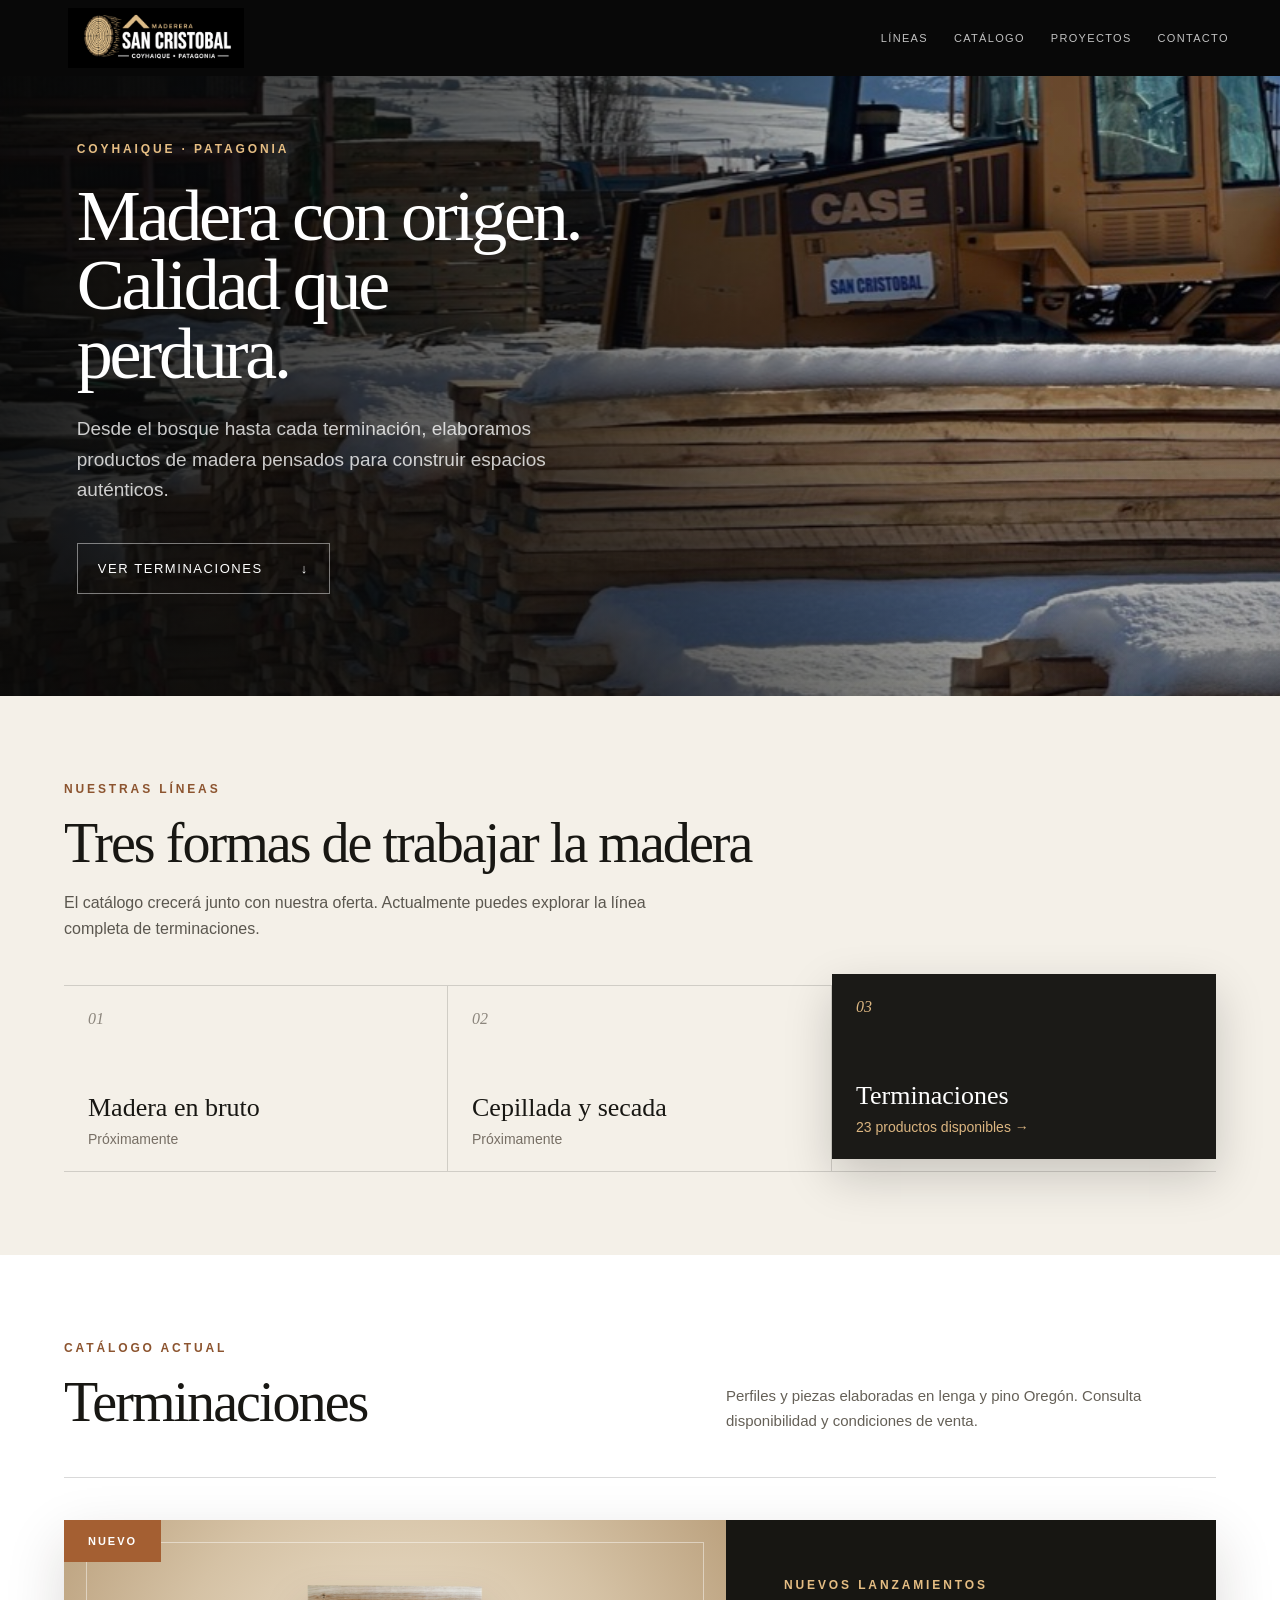
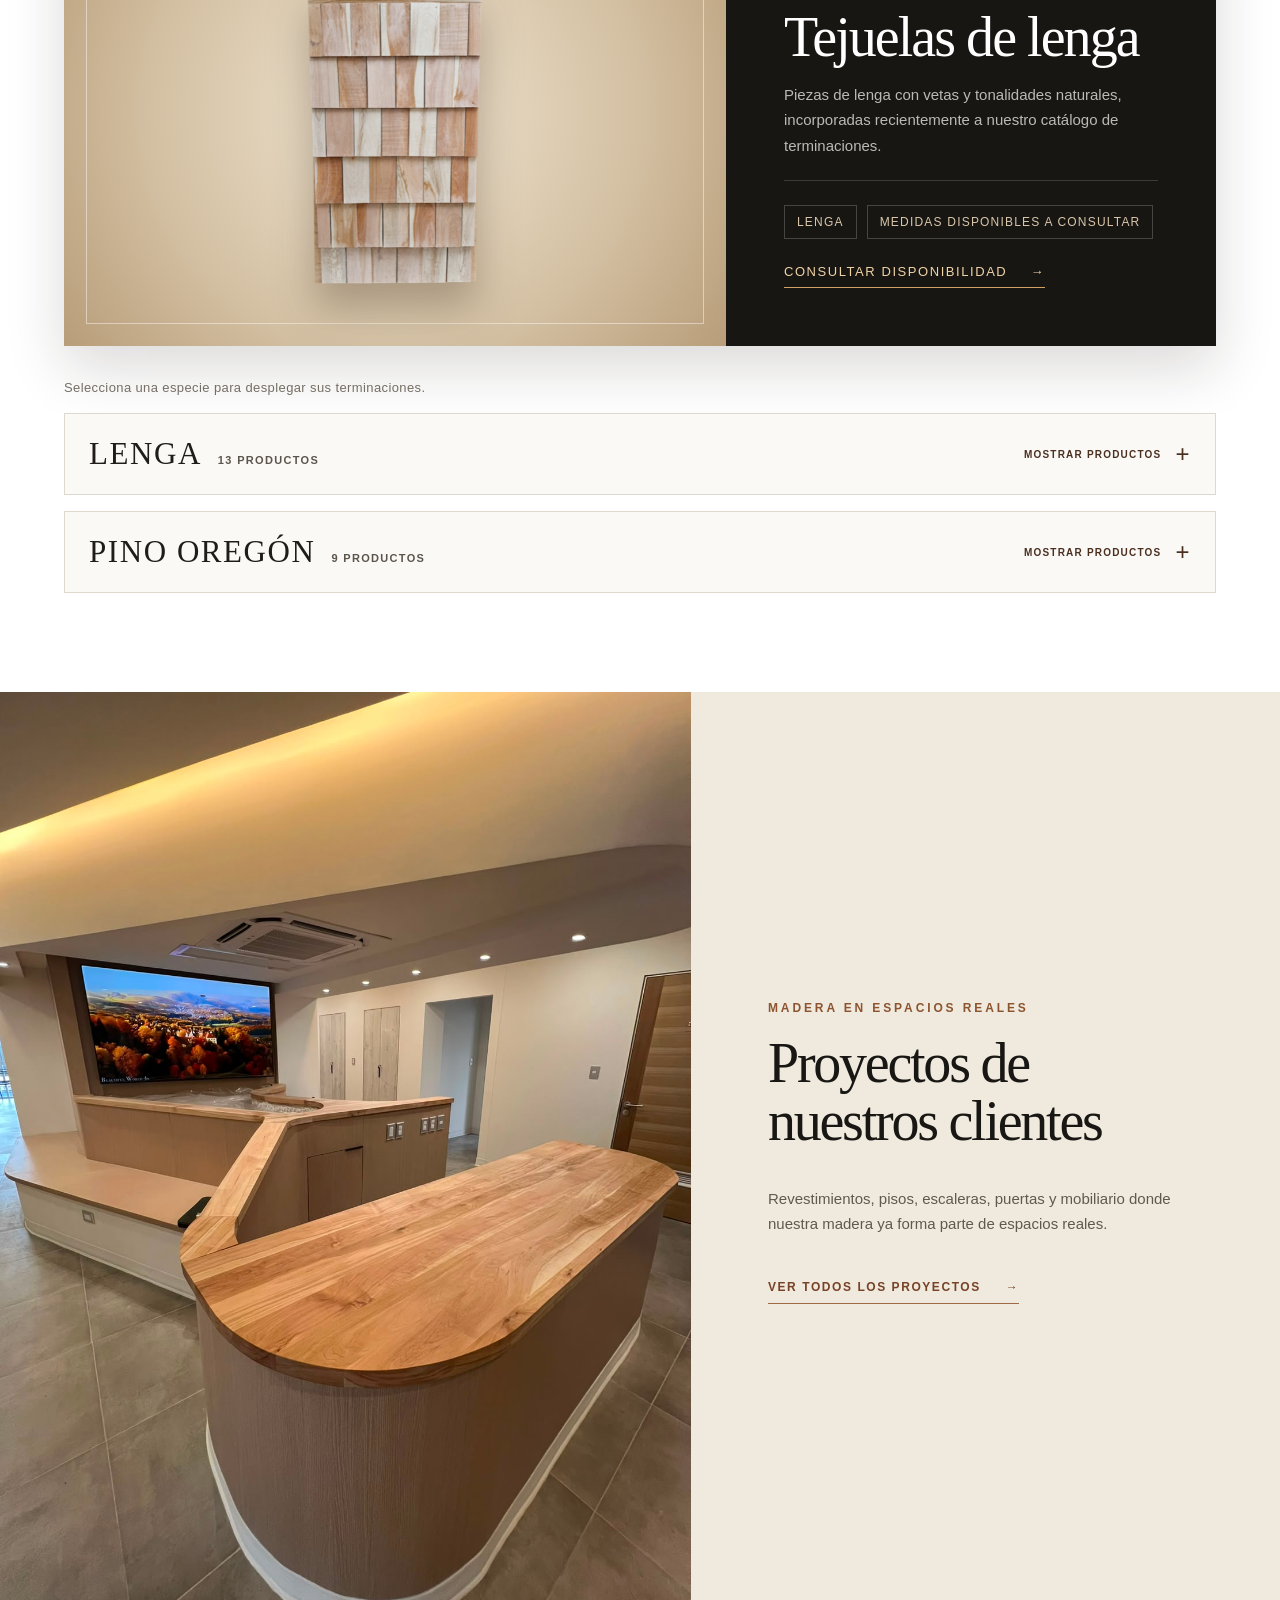
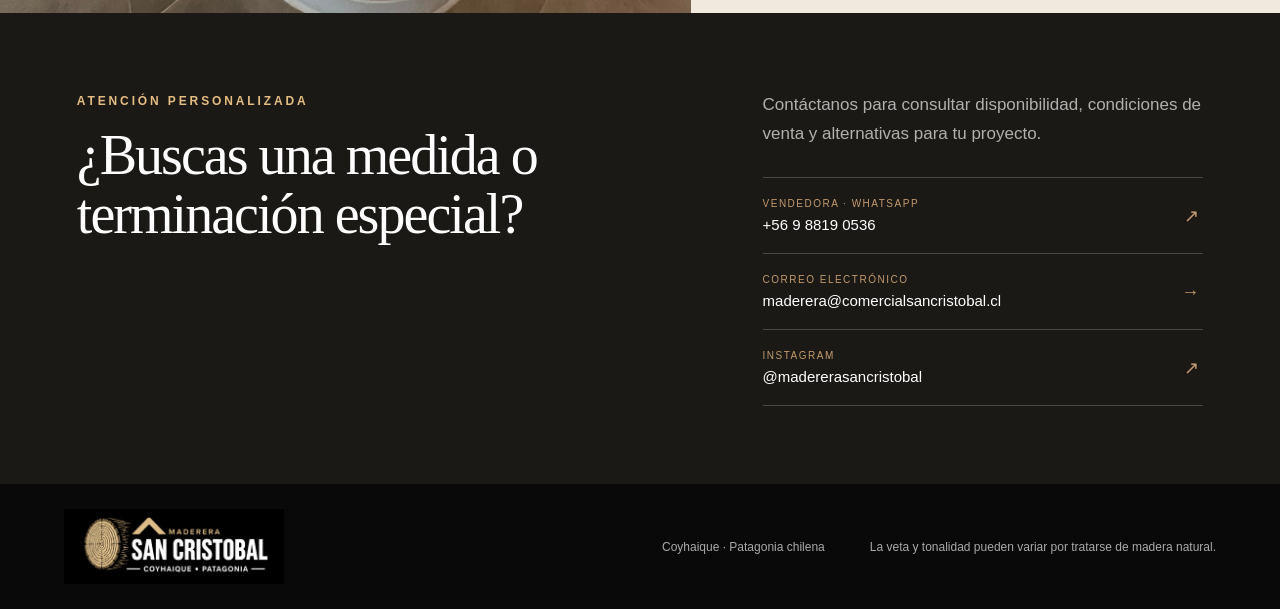
==== commit 4737ea14: "Ajustar portada, contraste y vista previa de proyectos" ====
--- a/index.html
+++ b/index.html
@@ -1,2 +1,2 @@
-<!DOCTYPE html><html lang="es"><head><meta charSet="utf-8"/><meta name="viewport" content="width=device-width, initial-scale=1"/><link rel="preload" href="/logo.png" as="image"/><link rel="preload" href="/productos-recortados/tejuelas-lenga.png" as="image"/><link rel="stylesheet" href="/_next/static/css/index.d3umgTRx.css" data-rsc-css-href="/_next/static/css/index.d3umgTRx.css" data-precedence="vite-rsc/importer-resources"/><link rel="modulepreload" fetchPriority="low" href="/_next/static/chunks/index-LQs7ANcj.js"/><script src="/_next/static/chunks/rolldown-runtime-C60lm6uB.js" type="module" async=""></script><script src="/_next/static/chunks/framework-BgSIrAUN.js" type="module" async=""></script><link rel="modulepreload" href="/_next/static/chunks/layout-segment-context-CxO0s7YO.js" crossorigin=""/><title>Catálogo | Maderera San Cristóbal</title><meta name="description" content="Maderas y terminaciones de lenga y pino Oregón elaboradas en Coyhaique, Patagonia."/><link rel="shortcut icon" href="/logo.png"/><link rel="icon" href="/logo.png"/><script>Object.assign(((self[Symbol.for("vinext.navigationRuntime")]??={bootstrap:{routeManifest:null},functions:{}}).bootstrap.rsc??={rsc:[]}),{params:{},nav:{"pathname":"/","searchParams":[]}})</script><link rel="modulepreload" href="/_next/static/chunks/index-LQs7ANcj.js" />
-</head><body><main><header class="topbar"><a class="brand" href="#inicio" aria-label="Ir al inicio"><img src="/logo.png" alt="Maderera San Cristóbal"/></a><nav aria-label="Navegación principal"><a href="#lineas">Líneas</a><a href="#catalogo">Catálogo</a><a href="/proyectos">Proyectos</a><a href="#contacto">Contacto</a></nav></header><section class="hero" id="inicio"><div class="heroImage" role="img" aria-label="Madera elaborada en la Patagonia"></div><div class="heroShade"></div><div class="heroContent"><span class="eyebrow">Coyhaique · Patagonia</span><h1>Madera con origen.<br/>Calidad que perdura.</h1><p>Desde el bosque hasta cada terminación, elaboramos productos de madera pensados para construir espacios auténticos.</p><a class="primaryButton" href="#catalogo">Ver terminaciones <span>↓</span></a></div></section><section class="lines" id="lineas"><div class="sectionIntro"><span class="eyebrow dark">Nuestras líneas</span><h2>Tres formas de trabajar la madera</h2><p>El catálogo crecerá junto con nuestra oferta. Actualmente puedes explorar la línea completa de terminaciones.</p></div><div class="lineGrid"><article class="lineCard upcoming"><span>01</span><h3>Madera en bruto</h3><p>Próximamente</p></article><article class="lineCard upcoming"><span>02</span><h3>Cepillada y secada</h3><p>Próximamente</p></article><a class="lineCard active" href="#catalogo"><span>03</span><h3>Terminaciones</h3><p>23<!-- --> productos disponibles →</p></a></div></section><section class="catalog" id="catalogo"><div class="catalogHeading"><div><span class="eyebrow dark">Catálogo actual</span><h2>Terminaciones</h2></div><p>Perfiles y piezas elaboradas en lenga y pino Oregón. Consulta disponibilidad y condiciones de venta.</p></div><div class="launchSection" id="nuevos"><div class="launchVisual"><span class="launchBadge">Nuevo</span><img src="/productos-recortados/tejuelas-lenga.png" alt="Tejuelas de lenga"/></div><div class="launchInfo"><span class="eyebrow">Nuevos lanzamientos</span><h3>Tejuelas de lenga</h3><p>Piezas de lenga con vetas y tonalidades naturales, incorporadas recientemente a nuestro catálogo de terminaciones.</p><div class="launchDetails"><span>Lenga</span><span>Medidas disponibles a consultar</span></div><a href="#contacto">Consultar disponibilidad <span>→</span></a></div></div><p class="catalogHint">Selecciona una especie para desplegar sus terminaciones.</p><details class="speciesSection" id="lenga"><summary class="speciesTitle"><span class="speciesTitleCopy"><h3>Lenga</h3><span>13<!-- --> <!-- -->productos</span></span><span class="speciesToggle" aria-hidden="true"><span class="speciesToggleText"></span><b>+</b></span></summary><div class="productGrid"><article class="productCard "><div class="photoWrap"><img src="/productos-recortados/media-cana-lenga-0132.png" alt="Media caña de Lenga" loading="lazy"/></div><div class="productInfo"><div class="productMeta"><span>Lenga</span></div><h4>Media caña</h4><div class="variantList"><div class="variantRow"><span>1 × 1 pulg. · Por metro</span><code>Med0132</code></div><div class="variantRow"><span>½ × ½ pulg. · Por metro</span><code>Med0142</code></div></div></div></article><article class="productCard "><div class="photoWrap"><img src="/productos-recortados/guardapolvo-lenga.png" alt="Guardapolvo de Lenga" loading="lazy"/></div><div class="productInfo"><div class="productMeta"><span>Lenga</span><code>Gua0951</code></div><h4>Guardapolvo</h4><p>½ × 2½ pulg. · Por metro</p></div></article><article class="productCard "><div class="photoWrap"><img src="/productos-recortados/pilastra-lenga.png" alt="Pilastra de Lenga" loading="lazy"/></div><div class="productInfo"><div class="productMeta"><span>Lenga</span><code>Pil0191</code></div><h4>Pilastra</h4><p>½ × 2½ pulg. · Por metro</p></div></article><article class="productCard "><div class="photoWrap"><img src="/productos-recortados/cuarto-rodon-lenga.png" alt="Cuarto rodón de Lenga" loading="lazy"/></div><div class="productInfo"><div class="productMeta"><span>Lenga</span></div><h4>Cuarto rodón</h4><div class="variantList"><div class="variantRow"><span>½ × ½ pulg. · Por metro</span><code>Cua0171</code></div><div class="variantRow"><span>1 × 1 pulg. · Por metro</span><code>Sin código</code></div></div></div></article><article class="productCard "><div class="photoWrap"><img src="/productos-recortados/cornisa-lenga.png" alt="Cornisa de Lenga" loading="lazy"/></div><div class="productInfo"><div class="productMeta"><span>Lenga</span></div><h4>Cornisa</h4><p>1 × 2 pulg. · Por metro</p></div></article><article class="productCard "><div class="photoWrap"><img src="/productos-recortados/junquillo-lenga.png" alt="Junquillo biselado de Lenga" loading="lazy"/></div><div class="productInfo"><div class="productMeta"><span>Lenga</span><code>Jun0015</code></div><h4>Junquillo biselado</h4><p>½ × 1 pulg. · Por metro</p></div></article><article class="productCard "><div class="photoWrap"><img src="/productos-recortados/cubrejunta-lenga-0511.png" alt="Cubrejunta de Lenga" loading="lazy"/></div><div class="productInfo"><div class="productMeta"><span>Lenga</span><code>Cub0511</code></div><h4>Cubrejunta</h4><p>½ × 1 pulg. · Por metro</p></div></article><article class="productCard "><div class="photoWrap"><img src="/productos-recortados/cubrejunta-lenga-0502.png" alt="Cubrejunta de Lenga" loading="lazy"/></div><div class="productInfo"><div class="productMeta"><span>Lenga</span><code>Cub0502</code></div><h4>Cubrejunta</h4><p>10 × 30 mm · Por metro</p></div></article><article class="productCard "><div class="photoWrap"><img src="/productos-recortados/peldano-lenga.png" alt="Peldaño de Lenga" loading="lazy"/></div><div class="productInfo"><div class="productMeta"><span>Lenga</span><code>Pel0081</code></div><h4>Peldaño</h4><p>2 × 12 pulg. · Largo 1 m</p></div></article><article class="productCard "><div class="photoWrap"><img src="/productos-recortados/contrahuella-lenga.png" alt="Madera para contrahuella de Lenga" loading="lazy"/></div><div class="productInfo"><div class="productMeta"><span>Lenga</span><code>Map0044</code></div><h4>Madera para contrahuella</h4><p>1 × 8 pulg. · Largo 1 m</p></div></article><article class="productCard "><div class="photoWrap"><img src="/productos-recortados/pisos-lenga.png" alt="Pisos de Lenga" loading="lazy"/></div><div class="productInfo"><div class="productMeta"><span>Lenga</span></div><h4>Pisos</h4><p>Medidas disponibles a consultar</p></div></article><article class="productCard productCardClickable"><a class="productCardOverlay" href="/puertas" aria-label="Ver colección de Puertas"></a><div class="photoWrap"><img src="/puertas/modelo-1.webp" alt="Puertas de Lenga" loading="lazy"/></div><div class="productInfo"><div class="productMeta"><span>Lenga</span></div><h4>Puertas</h4><p>Modelos en lenga · Ver colección</p><span class="productCardAction">Explorar modelos <b>→</b></span></div></article><article class="productCard "><div class="photoWrap"><img src="/productos-recortados/molduras-ele.png" alt="Molduras «Ele» de Lenga" loading="lazy"/></div><div class="productInfo"><div class="productMeta"><span>Lenga</span></div><h4>Molduras «Ele»</h4><p>Medidas disponibles a consultar</p></div></article></div></details><details class="speciesSection" id="oregon"><summary class="speciesTitle"><span class="speciesTitleCopy"><h3>Pino Oregón</h3><span>9<!-- --> <!-- -->productos</span></span><span class="speciesToggle" aria-hidden="true"><span class="speciesToggleText"></span><b>+</b></span></summary><div class="productGrid"><article class="productCard "><div class="photoWrap"><img src="/productos-recortados/media-cana-oregon.png" alt="Media caña de Pino Oregón" loading="lazy"/></div><div class="productInfo"><div class="productMeta"><span>Pino Oregón</span><code>Med0128</code></div><h4>Media caña</h4><p>1 × 1 pulg. · Largo 3,2 m</p></div></article><article class="productCard "><div class="photoWrap"><img src="/productos-recortados/guardapolvo-oregon.png" alt="Guardapolvo de Pino Oregón" loading="lazy"/></div><div class="productInfo"><div class="productMeta"><span>Pino Oregón</span><code>Gua0987</code></div><h4>Guardapolvo</h4><p>½ × 2½ pulg. · Largo 3,2 m</p></div></article><article class="productCard "><div class="photoWrap"><img src="/productos-recortados/pilastra-oregon.png" alt="Pilastra de Pino Oregón" loading="lazy"/></div><div class="productInfo"><div class="productMeta"><span>Pino Oregón</span><code>Pil0210</code></div><h4>Pilastra</h4><p>½ × 2½ pulg. · Largo 3,2 m</p></div></article><article class="productCard "><div class="photoWrap"><img src="/productos-recortados/cuarto-rodon-oregon.png" alt="Cuarto rodón de Pino Oregón" loading="lazy"/></div><div class="productInfo"><div class="productMeta"><span>Pino Oregón</span><code>Cua0174</code></div><h4>Cuarto rodón</h4><p>1 × 1 pulg. · Largo 3,2 m</p></div></article><article class="productCard "><div class="photoWrap"><img src="/productos-recortados/cornisa-oregon-individual.png" alt="Cornisa de Pino Oregón" loading="lazy"/></div><div class="productInfo"><div class="productMeta"><span>Pino Oregón</span></div><h4>Cornisa</h4><p>1 × 2 pulg. · Largo 3,2 m</p></div></article><article class="productCard "><div class="photoWrap"><img src="/productos-recortados/tinglado-oregon.png" alt="Tinglado de Pino Oregón" loading="lazy"/></div><div class="productInfo"><div class="productMeta"><span>Pino Oregón</span></div><h4>Tinglado</h4><p>¾ × 5 y 6 pulg. · Largo 3,2 m</p></div></article><article class="productCard "><div class="photoWrap"><img src="/productos-recortados/traslapo-redondo-oregon.png" alt="Traslapo redondo de Pino Oregón" loading="lazy"/></div><div class="productInfo"><div class="productMeta"><span>Pino Oregón</span></div><h4>Traslapo redondo</h4><p>1 × 4 pulg. · Largo 3,2 m</p></div></article><article class="productCard "><div class="photoWrap"><img src="/productos-recortados/centros-puerta-lenga-oregon.png" alt="Centros de puerta de Pino Oregón" loading="lazy"/></div><div class="productInfo"><div class="productMeta"><span>Pino Oregón</span></div><h4>Centros de puerta</h4><p>Diferentes medidas · Consultar disponibilidad</p></div></article><article class="productCard "><div class="photoWrap"><img src="/productos-recortados/forro-cielo-muro-oregon.png" alt="Forro cielo y muro de Pino Oregón" loading="lazy"/></div><div class="productInfo"><div class="productMeta"><span>Pino Oregón</span></div><h4>Forro cielo y muro</h4><p>12 mm × 4 pulg. · Largo 3,2 m</p></div></article></div></details></section><section class="projectsTeaser" id="proyectos"><div class="projectsTeaserPhoto"><img src="/proyectos/escalera-madera.jpg" alt="Escalera terminada en madera" loading="lazy"/></div><div class="projectsTeaserContent"><span class="eyebrow dark">Madera en espacios reales</span><h2>Proyectos de nuestros clientes</h2><p>Revestimientos, pisos, escaleras, puertas y mobiliario donde nuestra madera ya forma parte de espacios reales.</p><a href="/proyectos">Ver todos los proyectos <span>→</span></a></div></section><section class="contact" id="contacto"><div><span class="eyebrow">Atención personalizada</span><h2>¿Buscas una medida o terminación especial?</h2></div><div class="contactSide"><p>Contáctanos para consultar disponibilidad, condiciones de venta y alternativas para tu proyecto.</p><div class="contactLinks"><a href="https://wa.me/56988190536" target="_blank" rel="noreferrer" aria-label="Contactar a nuestra vendedora por WhatsApp"><small>Vendedora · WhatsApp</small><strong>+56 9 8819 0536</strong><span>↗</span></a><a href="mailto:maderera@comercialsancristobal.cl"><small>Correo electrónico</small><strong>maderera@comercialsancristobal.cl</strong><span>→</span></a><a href="https://www.instagram.com/madererasancristobal?utm_source=ig_web_button_share_sheet&amp;igsh=ZDNlZDc0MzIxNw==" target="_blank" rel="noreferrer"><small>Instagram</small><strong>@madererasancristobal</strong><span>↗</span></a></div></div></section><footer><img src="/logo.png" alt="Maderera San Cristóbal"/><p>Coyhaique · Patagonia chilena</p><p>La veta y tonalidad pueden variar por tratarse de madera natural.</p></footer></main><script type="module" src="/_next/static/chunks/index-LQs7ANcj.js" id="_R_" async=""></script><script>((self[Symbol.for("vinext.navigationRuntime")]??={bootstrap:{routeManifest:null},functions:{}}).bootstrap.rsc??={rsc:[]}).rsc.push("2:I[\"665e12b0c064\",[],\"Children\",1]\n")</script><script>((self[Symbol.for("vinext.navigationRuntime")]??={bootstrap:{routeManifest:null},functions:{}}).bootstrap.rsc??={rsc:[]}).rsc.push("3:I[\"0c849aaf347d\",[],\"GlobalErrorBoundary\",1]\n")</script><script>((self[Symbol.for("vinext.navigationRuntime")]??={bootstrap:{routeManifest:null},functions:{}}).bootstrap.rsc??={rsc:[]}).rsc.push("4:I[\"becbbbeadc9b\",[],\"default\",1]\n")</script><script>((self[Symbol.for("vinext.navigationRuntime")]??={bootstrap:{routeManifest:null},functions:{}}).bootstrap.rsc??={rsc:[]}).rsc.push("5:I[\"0c849aaf347d\",[],\"ErrorBoundary\",1]\n")</script><script>((self[Symbol.for("vinext.navigationRuntime")]??={bootstrap:{routeManifest:null},functions:{}}).bootstrap.rsc??={rsc:[]}).rsc.push("6:I[\"757ae097eb41\",[],\"LayoutSegmentProvider\",1]\n")</script><script>((self[Symbol.for("vinext.navigationRuntime")]??={bootstrap:{routeManifest:null},functions:{}}).bootstrap.rsc??={rsc:[]}).rsc.push("7:I[\"665e12b0c064\",[],\"Slot\",1]\n")</script><script>((self[Symbol.for("vinext.navigationRuntime")]??={bootstrap:{routeManifest:null},functions:{}}).bootstrap.rsc??={rsc:[]}).rsc.push("8:I[\"a38a13628f7a\",[],\"AppRouterScrollTarget\",1]\n")</script><script>((self[Symbol.for("vinext.navigationRuntime")]??={bootstrap:{routeManifest:null},functions:{}}).bootstrap.rsc??={rsc:[]}).rsc.push("9:I[\"0c849aaf347d\",[],\"RedirectBoundary\",1]\n")</script><script>((self[Symbol.for("vinext.navigationRuntime")]??={bootstrap:{routeManifest:null},functions:{}}).bootstrap.rsc??={rsc:[]}).rsc.push(":HL[\"/_next/static/css/index.d3umgTRx.css\",\"style\"     ]\n")</script><script>((self[Symbol.for("vinext.navigationRuntime")]??={bootstrap:{routeManifest:null},functions:{}}).bootstrap.rsc??={rsc:[]}).rsc.push("0:{\"__route\":\"route:/\",\"__interceptionContext\":null,\"__layoutIds\":[\"layout:/\"],\"__rootLayout\":\"/\",\"__sourcePage\":\"/page\",\"page:/\":\"$L1\",\"layout:/\":[[[[\"$\",\"link\",\"css:/_next/static/css/index.d3umgTRx.css\",{\"rel\":\"stylesheet\",\"precedence\":\"vite-rsc/importer-resources\",\"href\":\"/_next/static/css/index.d3umgTRx.css\",\"data-rsc-css-href\":\"/_next/static/css/index.d3umgTRx.css\"}],\"$undefined\"],[\"$\",\"html\",null,{\"lang\":\"es\",\"children\":[\"$\",\"body\",null,{\"children\":[\"$\",\"$L2\",null,{}]}]}]],null],\"route:/\":[[[\"$\",\"meta\",null,{\"charSet\":\"utf-8\"}],[[\"$\",\"title\",\"0\",{\"children\":\"Catálogo | Maderera San Cristóbal\"}],[\"$\",\"meta\",\"1\",{\"name\":\"description\",\"content\":\"Maderas y terminaciones de lenga y pino Oregón elaboradas en Coyhaique, Patagonia.\"}],[\"$\",\"link\",\"2\",{\"rel\":\"shortcut icon\",\"href\":\"/logo.png\"}],[\"$\",\"link\",\"3\",{\"rel\":\"icon\",\"href\":\"/logo.png\"}]],[[\"$\",\"meta\",\"0\",{\"name\":\"viewport\",\"content\":\"width=device-width, initial-scale=1\"}]]],[\"$\",\"$L3\",null,{\"fallback\":\"$4\",\"children\":[\"$\",\"$L5\",null,{\"fallback\":\"$4\",\"children\":[\"$\",\"$L6\",null,{\"providerId\":\"layout:/\",\"segmentMap\":{\"children\":[]},\"children\":[\"$\",\"$L7\",null,{\"id\":\"layout:/\",\"parallelSlots\":\"$undefined\",\"children\":[\"$\",\"$L8\",null,{\"children\":[\"$\",\"$L9\",null,{\"children\":[[\"$\",\"$L6\",null,{\"providerId\":\"page:/\",\"segmentMap\":{\"children\":[\"__PAGE__\"]},\"children\":[\"$\",\"$L7\",null,{\"id\":\"page:/\"}]}],null]}]}]}]}]}]}],null,null],\"__layoutFlags\":{\"layout:/\":\"s\"},\"__artifactCompatibility\":{\"schemaVersion\":1,\"graphVersion\":\"app-route-graph:1177fd80f83fa7b0\",\"deploymentVersion\":\"e83f1f5b-54ec-4bc0-b0dd-8e7444d61f1b\",\"appElementsSchemaVersion\":1,\"rscPayloadSchemaVersion\":1,\"rootBoundaryId\":\"/\",\"renderEpoch\":null},\"__renderObservation\":{\"schemaVersion\":1,\"output\":{\"kind\":\"app-rsc\",\"mountedSlotsFingerprint\":null,\"renderEpoch\":null,\"rootBoundaryId\":\"/\",\"routeId\":\"route:/\"},\"completeness\":\"partial\",\"boundaryOutcome\":{\"kind\":\"unknown\"},\"requestApis\":[{\"kind\":\"connection\",\"status\":\"unknown\"},{\"kind\":\"cookies\",\"status\":\"unknown\"},{\"kind\":\"draftMode\",\"status\":\"unknown\"},{\"kind\":\"headers\",\"status\":\"unknown\"},{\"kind\":\"params\",\"status\":\"unknown\"},{\"kind\":\"searchParams\",\"status\":\"unknown\"}],\"dynamicFetches\":[],\"cacheTags\":[\"/\",\"_N_T_/\",\"_N_T_/index\",\"_N_T_/layout\",\"_N_T_/page\"],\"pathTags\":[\"/\"],\"cacheability\":\"unknown\",\"downgrade\":{\"target\":\"freshRender\",\"reasons\":[{\"code\":\"CP_DOWNGRADE_CACHEABILITY_UNKNOWN\",\"target\":\"freshRender\"},{\"code\":\"CP_DOWNGRADE_INCOMPLETE_OBSERVATION\",\"completeness\":\"partial\",\"target\":\"freshRender\"},{\"code\":\"CP_DOWNGRADE_UNKNOWN_REQUEST_API\",\"requestApi\":\"connection\",\"target\":\"freshRender\"},{\"code\":\"CP_DOWNGRADE_UNKNOWN_REQUEST_API\",\"requestApi\":\"cookies\",\"target\":\"freshRender\"},{\"code\":\"CP_DOWNGRADE_UNKNOWN_REQUEST_API\",\"requestApi\":\"draftMode\",\"target\":\"freshRender\"},{\"code\":\"CP_DOWNGRADE_UNKNOWN_REQUEST_API\",\"requestApi\":\"headers\",\"target\":\"freshRender\"},{\"code\":\"CP_DOWNGRADE_UNKNOWN_REQUEST_API\",\"requestApi\":\"params\",\"target\":\"freshRender\"},{\"code\":\"CP_DOWNGRADE_UNKNOWN_REQUEST_API\",\"requestApi\":\"searchParams\",\"target\":\"freshRender\"}],\"fallback\":{\"kind\":\"breakerFallback\",\"code\":\"CP_PRIVATE_DYNAMIC_DOWNGRADE\",\"mode\":\"renderFresh\",\"scope\":\"affectedOutput\",\"fields\":{\"reasonCodes\":[\"CP_DOWNGRADE_CACHEABILITY_UNKNOWN\",\"CP_DOWNGRADE_INCOMPLETE_OBSERVATION\",\"CP_DOWNGRADE_UNKNOWN_REQUEST_API\",\"CP_DOWNGRADE_UNKNOWN_REQUEST_API\",\"CP_DOWNGRADE_UNKNOWN_REQUEST_API\",\"CP_DOWNGRADE_UNKNOWN_REQUEST_API\",\"CP_DOWNGRADE_UNKNOWN_REQUEST_API\",\"CP_DOWNGRADE_UNKNOWN_REQUEST_API\"],\"target\":\"freshRender\"}},\"isPublicCacheCandidate\":false}}}\n")</script><script>((self[Symbol.for("vinext.navigationRuntime")]??={bootstrap:{routeManifest:null},functions:{}}).bootstrap.rsc??={rsc:[]}).rsc.push(":HL[\"/logo.png\",\"image\"]\n")</script><script>((self[Symbol.for("vinext.navigationRuntime")]??={bootstrap:{routeManifest:null},functions:{}}).bootstrap.rsc??={rsc:[]}).rsc.push(":HL[\"/productos-recortados/tejuelas-lenga.png\",\"image\"]\n")</script><script>((self[Symbol.for("vinext.navigationRuntime")]??={bootstrap:{routeManifest:null},functions:{}}).bootstrap.rsc??={rsc:[]}).rsc.push("1:[\"$\",\"main\",null,{\"children\":[[\"$\",\"header\",null,{\"className\":\"topbar\",\"children\":[[\"$\",\"a\",null,{\"className\":\"brand\",\"href\":\"#inicio\",\"aria-label\":\"Ir al inicio\",\"children\":[\"$\",\"img\",null,{\"src\":\"/logo.png\",\"alt\":\"Maderera San Cristóbal\"}]}],[\"$\",\"nav\",null,{\"aria-label\":\"Navegación principal\",\"children\":[[\"$\",\"a\",null,{\"href\":\"#lineas\",\"children\":\"Líneas\"}],[\"$\",\"a\",null,{\"href\":\"#catalogo\",\"children\":\"Catálogo\"}],[\"$\",\"a\",null,{\"href\":\"/proyectos\",\"children\":\"Proyectos\"}],[\"$\",\"a\",null,{\"href\":\"#contacto\",\"children\":\"Contacto\"}]]}]]}],[\"$\",\"section\",null,{\"className\":\"hero\",\"id\":\"inicio\",\"children\":[[\"$\",\"div\",null,{\"className\":\"heroImage\",\"role\":\"img\",\"aria-label\":\"Madera elaborada en la Patagonia\"}],[\"$\",\"div\",null,{\"className\":\"heroShade\"}],[\"$\",\"div\",null,{\"className\":\"heroContent\",\"children\":[[\"$\",\"span\",null,{\"className\":\"eyebrow\",\"children\":\"Coyhaique · Patagonia\"}],[\"$\",\"h1\",null,{\"children\":[\"Madera con origen.\",[\"$\",\"br\",null,{}],\"Calidad que perdura.\"]}],[\"$\",\"p\",null,{\"children\":\"Desde el bosque hasta cada terminación, elaboramos productos de madera pensados para construir espacios auténticos.\"}],[\"$\",\"a\",null,{\"className\":\"primaryButton\",\"href\":\"#catalogo\",\"children\":[\"Ver terminaciones \",[\"$\",\"span\",null,{\"children\":\"↓\"}]]}]]}]]}],[\"$\",\"section\",null,{\"className\":\"lines\",\"id\":\"lineas\",\"children\":[[\"$\",\"div\",null,{\"className\":\"sectionIntro\",\"children\":[[\"$\",\"span\",null,{\"className\":\"eyebrow dark\",\"children\":\"Nuestras líneas\"}],[\"$\",\"h2\",null,{\"children\":\"Tres formas de trabajar la madera\"}],[\"$\",\"p\",null,{\"children\":\"El catálogo crecerá junto con nuestra oferta. Actualmente puedes explorar la línea completa de terminaciones.\"}]]}],[\"$\",\"div\",null,{\"className\":\"lineGrid\",\"children\":[[\"$\",\"article\",null,{\"className\":\"lineCard upcoming\",\"children\":[[\"$\",\"span\",null,{\"children\":\"01\"}],[\"$\",\"h3\",null,{\"children\":\"Madera en bruto\"}],[\"$\",\"p\",null,{\"children\":\"Próximamente\"}]]}],[\"$\",\"article\",null,{\"className\":\"lineCard upcoming\",\"children\":[[\"$\",\"span\",null,{\"children\":\"02\"}],[\"$\",\"h3\",null,{\"children\":\"Cepillada y secada\"}],[\"$\",\"p\",null,{\"children\":\"Próximamente\"}]]}],[\"$\",\"a\",null,{\"className\":\"lineCard active\",\"href\":\"#catalogo\",\"children\":[[\"$\",\"span\",null,{\"children\":\"03\"}],[\"$\",\"h3\",null,{\"children\":\"Terminaciones\"}],[\"$\",\"p\",null,{\"children\":[23,\" productos disponibles →\"]}]]}]]}]]}],[\"$\",\"section\",null,{\"className\":\"catalog\",\"id\":\"catalogo\",\"children\":[[\"$\",\"div\",null,{\"className\":\"catalogHeading\",\"children\":[[\"$\",\"div\",null,{\"children\":[[\"$\",\"span\",null,{\"className\":\"eyebrow dark\",\"children\":\"Catálogo actual\"}],[\"$\",\"h2\",null,{\"children\":\"Terminaciones\"}]]}],[\"$\",\"p\",null,{\"children\":\"Perfiles y piezas elaboradas en lenga y pino Oregón. Consulta disponibilidad y condiciones de venta.\"}]]}],[\"$\",\"div\",null,{\"className\":\"launchSection\",\"id\":\"nuevos\",\"children\":[[\"$\",\"div\",null,{\"className\":\"launchVisual\",\"children\":[[\"$\",\"span\",null,{\"className\":\"launchBadge\",\"children\":\"Nuevo\"}],[\"$\",\"img\",null,{\"src\":\"/productos-recortados/tejuelas-lenga.png\",\"alt\":\"Tejuelas de lenga\"}]]}],[\"$\",\"div\",null,{\"className\":\"launchInfo\",\"children\":[[\"$\",\"span\",null,{\"className\":\"eyebrow\",\"children\":\"Nuevos lanzamientos\"}],[\"$\",\"h3\",null,{\"children\":\"Tejuelas de lenga\"}],[\"$\",\"p\",null,{\"children\":\"Piezas de lenga con vetas y tonalidades naturales, incorporadas recientemente a nuestro catálogo de terminaciones.\"}],[\"$\",\"div\",null,{\"className\":\"launchDetails\",\"children\":[[\"$\",\"span\",null,{\"children\":\"Lenga\"}],[\"$\",\"span\",null,{\"children\":\"Medidas disponibles a consultar\"}]]}],[\"$\",\"a\",null,{\"href\":\"#contacto\",\"children\":[\"Consultar disponibilidad \",[\"$\",\"span\",null,{\"children\":\"→\"}]]}]]}]]}],[\"$\",\"p\",null,{\"className\":\"catalogHint\",\"children\":\"Selecciona una especie para desplegar sus terminaciones.\"}],[[\"$\",\"details\",\"lenga\",{\"className\":\"speciesSection\",\"id\":\"lenga\",\"children\":[[\"$\",\"summary\",null,{\"className\":\"speciesTitle\",\"children\":[[\"$\",\"span\",null,{\"className\":\"speciesTitleCopy\",\"children\":[[\"$\",\"h3\",null,{\"children\":\"Lenga\"}],[\"$\",\"span\",null,{\"children\":[13,\" \",\"productos\"]}]]}],[\"$\",\"span\",null,{\"className\":\"speciesToggle\",\"aria-hidden\":\"true\",\"children\":[[\"$\",\"span\",null,{\"className\":\"speciesToggleText\"}],[\"$\",\"b\",null,{\"children\":\"+\"}]]}]]}],[\"$\",\"div\",null,{\"className\":\"productGrid\",\"children\":[[\"$\",\"article\",\"—-0\",{\"className\":\"productCard \",\"children\":[false,[\"$\",\"div\",null,{\"className\":\"photoWrap\",\"children\":[\"$\",\"img\",null,{\"src\":\"/productos-recortados/media-cana-lenga-0132.png\",\"alt\":\"Media caña de Lenga\",\"loading\":\"lazy\"}]}],[\"$\",\"div\",null,{\"className\":\"productInfo\",\"children\":[[\"$\",\"div\",null,{\"className\":\"productMeta\",\"children\":[[\"$\",\"span\",null,{\"children\":\"Lenga\"}],false]}],[\"$\",\"h4\",null,{\"children\":\"Media caña\"}],[\"$\",\"div\",null,{\"className\":\"variantList\",\"children\":[\"$La\",\"$Lb\"]}],false]}]]}],\"$Lc\",\"$Ld\",\"$Le\",\"$Lf\",\"$L10\",\"$L11\",\"$L12\",\"$L13\",\"$L14\",\"$L15\",\"$L16\",\"$L17\"]}]]}],\"$L18\"]]}],\"$L19\",\"$L1a\",\"$L1b\"]}]\n")</script><script>((self[Symbol.for("vinext.navigationRuntime")]??={bootstrap:{routeManifest:null},functions:{}}).bootstrap.rsc??={rsc:[]}).rsc.push("a:[\"$\",\"div\",\"Med0132\",{\"className\":\"variantRow\",\"children\":[[\"$\",\"span\",null,{\"children\":\"1 × 1 pulg. · Por metro\"}],[\"$\",\"code\",null,{\"children\":\"Med0132\"}]]}]\n")</script><script>((self[Symbol.for("vinext.navigationRuntime")]??={bootstrap:{routeManifest:null},functions:{}}).bootstrap.rsc??={rsc:[]}).rsc.push("b:[\"$\",\"div\",\"Med0142\",{\"className\":\"variantRow\",\"children\":[[\"$\",\"span\",null,{\"children\":\"½ × ½ pulg. · Por metro\"}],[\"$\",\"code\",null,{\"children\":\"Med0142\"}]]}]\n")</script><script>((self[Symbol.for("vinext.navigationRuntime")]??={bootstrap:{routeManifest:null},functions:{}}).bootstrap.rsc??={rsc:[]}).rsc.push("c:[\"$\",\"article\",\"Gua0951-1\",{\"className\":\"productCard \",\"children\":[false,[\"$\",\"div\",null,{\"className\":\"photoWrap\",\"children\":[\"$\",\"img\",null,{\"src\":\"/productos-recortados/guardapolvo-lenga.png\",\"alt\":\"Guardapolvo de Lenga\",\"loading\":\"lazy\"}]}],[\"$\",\"div\",null,{\"className\":\"productInfo\",\"children\":[[\"$\",\"div\",null,{\"className\":\"productMeta\",\"children\":[[\"$\",\"span\",null,{\"children\":\"Lenga\"}],[\"$\",\"code\",null,{\"children\":\"Gua0951\"}]]}],[\"$\",\"h4\",null,{\"children\":\"Guardapolvo\"}],[\"$\",\"p\",null,{\"children\":\"½ × 2½ pulg. · Por metro\"}],false]}]]}]\n")</script><script>((self[Symbol.for("vinext.navigationRuntime")]??={bootstrap:{routeManifest:null},functions:{}}).bootstrap.rsc??={rsc:[]}).rsc.push("d:[\"$\",\"article\",\"Pil0191-2\",{\"className\":\"productCard \",\"children\":[false,[\"$\",\"div\",null,{\"className\":\"photoWrap\",\"children\":[\"$\",\"img\",null,{\"src\":\"/productos-recortados/pilastra-lenga.png\",\"alt\":\"Pilastra de Lenga\",\"loading\":\"lazy\"}]}],[\"$\",\"div\",null,{\"className\":\"productInfo\",\"children\":[[\"$\",\"div\",null,{\"className\":\"productMeta\",\"children\":[[\"$\",\"span\",null,{\"children\":\"Lenga\"}],[\"$\",\"code\",null,{\"children\":\"Pil0191\"}]]}],[\"$\",\"h4\",null,{\"children\":\"Pilastra\"}],[\"$\",\"p\",null,{\"children\":\"½ × 2½ pulg. · Por metro\"}],false]}]]}]\n")</script><script>((self[Symbol.for("vinext.navigationRuntime")]??={bootstrap:{routeManifest:null},functions:{}}).bootstrap.rsc??={rsc:[]}).rsc.push("e:[\"$\",\"article\",\"—-3\",{\"className\":\"productCard \",\"children\":[false,[\"$\",\"div\",null,{\"className\":\"photoWrap\",\"children\":[\"$\",\"img\",null,{\"src\":\"/productos-recortados/cuarto-rodon-lenga.png\",\"alt\":\"Cuarto rodón de Lenga\",\"loading\":\"lazy\"}]}],[\"$\",\"div\",null,{\"className\":\"productInfo\",\"children\":[[\"$\",\"div\",null,{\"className\":\"productMeta\",\"children\":[[\"$\",\"span\",null,{\"children\":\"Lenga\"}],false]}],[\"$\",\"h4\",null,{\"children\":\"Cuarto rodón\"}],[\"$\",\"div\",null,{\"className\":\"variantList\",\"children\":[[\"$\",\"div\",\"Cua0171\",{\"className\":\"variantRow\",\"children\":[[\"$\",\"span\",null,{\"children\":\"½ × ½ pulg. · Por metro\"}],[\"$\",\"code\",null,{\"children\":\"Cua0171\"}]]}],[\"$\",\"div\",\"Sin código\",{\"className\":\"variantRow\",\"children\":[[\"$\",\"span\",null,{\"children\":\"1 × 1 pulg. · Por metro\"}],[\"$\",\"code\",null,{\"children\":\"Sin código\"}]]}]]}],false]}]]}]\n")</script><script>((self[Symbol.for("vinext.navigationRuntime")]??={bootstrap:{routeManifest:null},functions:{}}).bootstrap.rsc??={rsc:[]}).rsc.push("f:[\"$\",\"article\",\"—-4\",{\"className\":\"productCard \",\"children\":[false,[\"$\",\"div\",null,{\"className\":\"photoWrap\",\"children\":[\"$\",\"img\",null,{\"src\":\"/productos-recortados/cornisa-lenga.png\",\"alt\":\"Cornisa de Lenga\",\"loading\":\"lazy\"}]}],[\"$\",\"div\",null,{\"className\":\"productInfo\",\"children\":[[\"$\",\"div\",null,{\"className\":\"productMeta\",\"children\":[[\"$\",\"span\",null,{\"children\":\"Lenga\"}],false]}],[\"$\",\"h4\",null,{\"children\":\"Cornisa\"}],[\"$\",\"p\",null,{\"children\":\"1 × 2 pulg. · Por metro\"}],false]}]]}]\n")</script><script>((self[Symbol.for("vinext.navigationRuntime")]??={bootstrap:{routeManifest:null},functions:{}}).bootstrap.rsc??={rsc:[]}).rsc.push("10:[\"$\",\"article\",\"Jun0015-5\",{\"className\":\"productCard \",\"children\":[false,[\"$\",\"div\",null,{\"className\":\"photoWrap\",\"children\":[\"$\",\"img\",null,{\"src\":\"/productos-recortados/junquillo-lenga.png\",\"alt\":\"Junquillo biselado de Lenga\",\"loading\":\"lazy\"}]}],[\"$\",\"div\",null,{\"className\":\"productInfo\",\"children\":[[\"$\",\"div\",null,{\"className\":\"productMeta\",\"children\":[[\"$\",\"span\",null,{\"children\":\"Lenga\"}],[\"$\",\"code\",null,{\"children\":\"Jun0015\"}]]}],[\"$\",\"h4\",null,{\"children\":\"Junquillo biselado\"}],[\"$\",\"p\",null,{\"children\":\"½ × 1 pulg. · Por metro\"}],false]}]]}]\n")</script><script>((self[Symbol.for("vinext.navigationRuntime")]??={bootstrap:{routeManifest:null},functions:{}}).bootstrap.rsc??={rsc:[]}).rsc.push("11:[\"$\",\"article\",\"Cub0511-6\",{\"className\":\"productCard \",\"children\":[false,[\"$\",\"div\",null,{\"className\":\"photoWrap\",\"children\":[\"$\",\"img\",null,{\"src\":\"/productos-recortados/cubrejunta-lenga-0511.png\",\"alt\":\"Cubrejunta de Lenga\",\"loading\":\"lazy\"}]}],[\"$\",\"div\",null,{\"className\":\"productInfo\",\"children\":[[\"$\",\"div\",null,{\"className\":\"productMeta\",\"children\":[[\"$\",\"span\",null,{\"children\":\"Lenga\"}],[\"$\",\"code\",null,{\"children\":\"Cub0511\"}]]}],[\"$\",\"h4\",null,{\"children\":\"Cubrejunta\"}],[\"$\",\"p\",null,{\"children\":\"½ × 1 pulg. · Por metro\"}],false]}]]}]\n")</script><script>((self[Symbol.for("vinext.navigationRuntime")]??={bootstrap:{routeManifest:null},functions:{}}).bootstrap.rsc??={rsc:[]}).rsc.push("12:[\"$\",\"article\",\"Cub0502-7\",{\"className\":\"productCard \",\"children\":[false,[\"$\",\"div\",null,{\"className\":\"photoWrap\",\"children\":[\"$\",\"img\",null,{\"src\":\"/productos-recortados/cubrejunta-lenga-0502.png\",\"alt\":\"Cubrejunta de Lenga\",\"loading\":\"lazy\"}]}],[\"$\",\"div\",null,{\"className\":\"productInfo\",\"children\":[[\"$\",\"div\",null,{\"className\":\"productMeta\",\"children\":[[\"$\",\"span\",null,{\"children\":\"Lenga\"}],[\"$\",\"code\",null,{\"children\":\"Cub0502\"}]]}],[\"$\",\"h4\",null,{\"children\":\"Cubrejunta\"}],[\"$\",\"p\",null,{\"children\":\"10 × 30 mm · Por metro\"}],false]}]]}]\n")</script><script>((self[Symbol.for("vinext.navigationRuntime")]??={bootstrap:{routeManifest:null},functions:{}}).bootstrap.rsc??={rsc:[]}).rsc.push("13:[\"$\",\"article\",\"Pel0081-8\",{\"className\":\"productCard \",\"children\":[false,[\"$\",\"div\",null,{\"className\":\"photoWrap\",\"children\":[\"$\",\"img\",null,{\"src\":\"/productos-recortados/peldano-lenga.png\",\"alt\":\"Peldaño de Lenga\",\"loading\":\"lazy\"}]}],[\"$\",\"div\",null,{\"className\":\"productInfo\",\"children\":[[\"$\",\"div\",null,{\"className\":\"productMeta\",\"children\":[[\"$\",\"span\",null,{\"children\":\"Lenga\"}],[\"$\",\"code\",null,{\"children\":\"Pel0081\"}]]}],[\"$\",\"h4\",null,{\"children\":\"Peldaño\"}],[\"$\",\"p\",null,{\"children\":\"2 × 12 pulg. · Largo 1 m\"}],false]}]]}]\n")</script><script>((self[Symbol.for("vinext.navigationRuntime")]??={bootstrap:{routeManifest:null},functions:{}}).bootstrap.rsc??={rsc:[]}).rsc.push("14:[\"$\",\"article\",\"Map0044-9\",{\"className\":\"productCard \",\"children\":[false,[\"$\",\"div\",null,{\"className\":\"photoWrap\",\"children\":[\"$\",\"img\",null,{\"src\":\"/productos-recortados/contrahuella-lenga.png\",\"alt\":\"Madera para contrahuella de Lenga\",\"loading\":\"lazy\"}]}],[\"$\",\"div\",null,{\"className\":\"productInfo\",\"children\":[[\"$\",\"div\",null,{\"className\":\"productMeta\",\"children\":[[\"$\",\"span\",null,{\"children\":\"Lenga\"}],[\"$\",\"code\",null,{\"children\":\"Map0044\"}]]}],[\"$\",\"h4\",null,{\"children\":\"Madera para contrahuella\"}],[\"$\",\"p\",null,{\"children\":\"1 × 8 pulg. · Largo 1 m\"}],false]}]]}]\n")</script><script>((self[Symbol.for("vinext.navigationRuntime")]??={bootstrap:{routeManifest:null},functions:{}}).bootstrap.rsc??={rsc:[]}).rsc.push("15:[\"$\",\"article\",\"—-10\",{\"className\":\"productCard \",\"children\":[false,[\"$\",\"div\",null,{\"className\":\"photoWrap\",\"children\":[\"$\",\"img\",null,{\"src\":\"/productos-recortados/pisos-lenga.png\",\"alt\":\"Pisos de Lenga\",\"loading\":\"lazy\"}]}],[\"$\",\"div\",null,{\"className\":\"productInfo\",\"children\":[[\"$\",\"div\",null,{\"className\":\"productMeta\",\"children\":[[\"$\",\"span\",null,{\"children\":\"Lenga\"}],false]}],[\"$\",\"h4\",null,{\"children\":\"Pisos\"}],[\"$\",\"p\",null,{\"children\":\"Medidas disponibles a consultar\"}],false]}]]}]\n")</script><script>((self[Symbol.for("vinext.navigationRuntime")]??={bootstrap:{routeManifest:null},functions:{}}).bootstrap.rsc??={rsc:[]}).rsc.push("16:[\"$\",\"article\",\"—-11\",{\"className\":\"productCard productCardClickable\",\"children\":[[\"$\",\"a\",null,{\"className\":\"productCardOverlay\",\"href\":\"/puertas\",\"aria-label\":\"Ver colección de Puertas\"}],[\"$\",\"div\",null,{\"className\":\"photoWrap\",\"children\":[\"$\",\"img\",null,{\"src\":\"/puertas/modelo-1.webp\",\"alt\":\"Puertas de Lenga\",\"loading\":\"lazy\"}]}],[\"$\",\"div\",null,{\"className\":\"productInfo\",\"children\":[[\"$\",\"div\",null,{\"className\":\"productMeta\",\"children\":[[\"$\",\"span\",null,{\"children\":\"Lenga\"}],false]}],[\"$\",\"h4\",null,{\"children\":\"Puertas\"}],[\"$\",\"p\",null,{\"children\":\"Modelos en lenga · Ver colección\"}],[\"$\",\"span\",null,{\"className\":\"productCardAction\",\"children\":[\"Explorar modelos \",[\"$\",\"b\",null,{\"children\":\"→\"}]]}]]}]]}]\n")</script><script>((self[Symbol.for("vinext.navigationRuntime")]??={bootstrap:{routeManifest:null},functions:{}}).bootstrap.rsc??={rsc:[]}).rsc.push("17:[\"$\",\"article\",\"—-12\",{\"className\":\"productCard \",\"children\":[false,[\"$\",\"div\",null,{\"className\":\"photoWrap\",\"children\":[\"$\",\"img\",null,{\"src\":\"/productos-recortados/molduras-ele.png\",\"alt\":\"Molduras «Ele» de Lenga\",\"loading\":\"lazy\"}]}],[\"$\",\"div\",null,{\"className\":\"productInfo\",\"children\":[[\"$\",\"div\",null,{\"className\":\"productMeta\",\"children\":[[\"$\",\"span\",null,{\"children\":\"Lenga\"}],false]}],[\"$\",\"h4\",null,{\"children\":\"Molduras «Ele»\"}],[\"$\",\"p\",null,{\"children\":\"Medidas disponibles a consultar\"}],false]}]]}]\n")</script><script>((self[Symbol.for("vinext.navigationRuntime")]??={bootstrap:{routeManifest:null},functions:{}}).bootstrap.rsc??={rsc:[]}).rsc.push("18:[\"$\",\"details\",\"oregon\",{\"className\":\"speciesSection\",\"id\":\"oregon\",\"children\":[[\"$\",\"summary\",null,{\"className\":\"speciesTitle\",\"children\":[[\"$\",\"span\",null,{\"className\":\"speciesTitleCopy\",\"children\":[[\"$\",\"h3\",null,{\"children\":\"Pino Oregón\"}],[\"$\",\"span\",null,{\"children\":[9,\" \",\"productos\"]}]]}],[\"$\",\"span\",null,{\"className\":\"speciesToggle\",\"aria-hidden\":\"true\",\"children\":[[\"$\",\"span\",null,{\"className\":\"speciesToggleText\"}],[\"$\",\"b\",null,{\"children\":\"+\"}]]}]]}],[\"$\",\"div\",null,{\"className\":\"productGrid\",\"children\":[[\"$\",\"article\",\"Med0128-0\",{\"className\":\"productCard \",\"children\":[false,[\"$\",\"div\",null,{\"className\":\"photoWrap\",\"children\":[\"$\",\"img\",null,{\"src\":\"/productos-recortados/media-cana-oregon.png\",\"alt\":\"Media caña de Pino Oregón\",\"loading\":\"lazy\"}]}],[\"$\",\"div\",null,{\"className\":\"productInfo\",\"children\":[[\"$\",\"div\",null,{\"className\":\"productMeta\",\"children\":[[\"$\",\"span\",null,{\"children\":\"Pino Oregón\"}],[\"$\",\"code\",null,{\"children\":\"Med0128\"}]]}],[\"$\",\"h4\",null,{\"children\":\"Media caña\"}],[\"$\",\"p\",null,{\"children\":\"1 × 1 pulg. · Largo 3,2 m\"}],false]}]]}],[\"$\",\"article\",\"Gua0987-1\",{\"className\":\"productCard \",\"children\":[false,[\"$\",\"div\",null,{\"className\":\"photoWrap\",\"children\":[\"$\",\"img\",null,{\"src\":\"/productos-recortados/guardapolvo-oregon.png\",\"alt\":\"Guardapolvo de Pino Oregón\",\"loading\":\"lazy\"}]}],[\"$\",\"div\",null,{\"className\":\"productInfo\",\"children\":[[\"$\",\"div\",null,{\"className\":\"productMeta\",\"children\":[[\"$\",\"span\",null,{\"children\":\"Pino Oregón\"}],[\"$\",\"code\",null,{\"children\":\"Gua0987\"}]]}],[\"$\",\"h4\",null,{\"children\":\"Guardapolvo\"}],[\"$\",\"p\",null,{\"children\":\"½ × 2½ pulg. · Largo 3,2 m\"}],false]}]]}],[\"$\",\"article\",\"Pil0210-2\",{\"className\":\"productCard \",\"children\":[false,[\"$\",\"div\",null,{\"className\":\"photoWrap\",\"children\":[\"$\",\"img\",null,{\"src\":\"/productos-recortados/pilastra-oregon.png\",\"alt\":\"Pilastra de Pino Oregón\",\"loading\":\"lazy\"}]}],[\"$\",\"div\",null,{\"className\":\"productInfo\",\"children\":[[\"$\",\"div\",null,{\"className\":\"productMeta\",\"children\":[[\"$\",\"span\",null,{\"children\":\"Pino Oregón\"}],[\"$\",\"code\",null,{\"children\":\"Pil0210\"}]]}],[\"$\",\"h4\",null,{\"children\":\"Pilastra\"}],[\"$\",\"p\",null,{\"children\":\"½ × 2½ pulg. · Largo 3,2 m\"}],false]}]]}],[\"$\",\"article\",\"Cua0174-3\",{\"className\":\"productCard \",\"children\":[false,[\"$\",\"div\",null,{\"className\":\"photoWrap\",\"children\":[\"$\",\"img\",null,{\"src\":\"/productos-recortados/cuarto-rodon-oregon.png\",\"alt\":\"Cuarto rodón de Pino Oregón\",\"loading\":\"lazy\"}]}],[\"$\",\"div\",null,{\"className\":\"productInfo\",\"children\":[[\"$\",\"div\",null,{\"className\":\"productMeta\",\"children\":[[\"$\",\"span\",null,{\"children\":\"Pino Oregón\"}],[\"$\",\"code\",null,{\"children\":\"Cua0174\"}]]}],[\"$\",\"h4\",null,{\"children\":\"Cuarto rodón\"}],[\"$\",\"p\",null,{\"children\":\"1 × 1 pulg. · Largo 3,2 m\"}],false]}]]}],[\"$\",\"article\",\"—-4\",{\"className\":\"productCard \",\"children\":[false,[\"$\",\"div\",null,{\"className\":\"photoWrap\",\"children\":[\"$\",\"img\",null,{\"src\":\"/productos-recortados/cornisa-oregon-individual.png\",\"alt\":\"Cornisa de Pino Oregón\",\"loading\":\"lazy\"}]}],[\"$\",\"div\",null,{\"className\":\"productInfo\",\"children\":[[\"$\",\"div\",null,{\"className\":\"productMeta\",\"children\":[[\"$\",\"span\",null,{\"children\":\"Pino Oregón\"}],false]}],[\"$\",\"h4\",null,{\"children\":\"Cornisa\"}],[\"$\",\"p\",null,{\"children\":\"1 × 2 pulg. · Largo 3,2 m\"}],false]}]]}],[\"$\",\"article\",\"—-5\",{\"className\":\"productCard \",\"children\":[false,[\"$\",\"div\",null,{\"className\":\"photoWrap\",\"children\":[\"$\",\"img\",null,{\"src\":\"/productos-recortados/tinglado-oregon.png\",\"alt\":\"Tinglado de Pino Oregón\",\"loading\":\"lazy\"}]}],[\"$\",\"div\",null,{\"className\":\"productInfo\",\"children\":[[\"$\",\"div\",null,{\"className\":\"productMeta\",\"children\":[[\"$\",\"span\",null,{\"children\":\"Pino Oregón\"}],false]}],[\"$\",\"h4\",null,{\"children\":\"Tinglado\"}],[\"$\",\"p\",null,{\"children\":\"¾ × 5 y 6 pulg. · Largo 3,2 m\"}],false]}]]}],[\"$\",\"article\",\"—-6\",{\"className\":\"productCard \",\"children\":[false,[\"$\",\"div\",null,{\"className\":\"photoWrap\",\"children\":[\"$\",\"img\",null,{\"src\":\"/productos-recortados/traslapo-redondo-oregon.png\",\"alt\":\"Traslapo redondo de Pino Oregón\",\"loading\":\"lazy\"}]}],[\"$\",\"div\",null,{\"className\":\"productInfo\",\"children\":[[\"$\",\"div\",null,{\"className\":\"productMeta\",\"children\":[[\"$\",\"span\",null,{\"children\":\"Pino Oregón\"}],false]}],[\"$\",\"h4\",null,{\"children\":\"Traslapo redondo\"}],[\"$\",\"p\",null,{\"children\":\"1 × 4 pulg. · Largo 3,2 m\"}],false]}]]}],[\"$\",\"article\",\"—-7\",{\"className\":\"productCard \",\"children\":[false,[\"$\",\"div\",null,{\"className\":\"photoWrap\",\"children\":[\"$\",\"img\",null,{\"src\":\"/productos-recortados/centros-puerta-lenga-oregon.png\",\"alt\":\"Centros de puerta de Pino Oregón\",\"loading\":\"lazy\"}]}],[\"$\",\"div\",null,{\"className\":\"productInfo\",\"children\":[[\"$\",\"div\",null,{\"className\":\"productMeta\",\"children\":[[\"$\",\"span\",null,{\"children\":\"Pino Oregón\"}],false]}],[\"$\",\"h4\",null,{\"children\":\"Centros de puerta\"}],[\"$\",\"p\",null,{\"children\":\"Diferentes medidas · Consultar disponibilidad\"}],false]}]]}],\"$L1c\"]}]]}]\n")</script><script>((self[Symbol.for("vinext.navigationRuntime")]??={bootstrap:{routeManifest:null},functions:{}}).bootstrap.rsc??={rsc:[]}).rsc.push("19:[\"$\",\"section\",null,{\"className\":\"projectsTeaser\",\"id\":\"proyectos\",\"children\":[[\"$\",\"div\",null,{\"className\":\"projectsTeaserPhoto\",\"children\":[\"$\",\"img\",null,{\"src\":\"/proyectos/escalera-madera.jpg\",\"alt\":\"Escalera terminada en madera\",\"loading\":\"lazy\"}]}],[\"$\",\"div\",null,{\"className\":\"projectsTeaserContent\",\"children\":[[\"$\",\"span\",null,{\"className\":\"eyebrow dark\",\"children\":\"Madera en espacios reales\"}],[\"$\",\"h2\",null,{\"children\":\"Proyectos de nuestros clientes\"}],[\"$\",\"p\",null,{\"children\":\"Revestimientos, pisos, escaleras, puertas y mobiliario donde nuestra madera ya forma parte de espacios reales.\"}],[\"$\",\"a\",null,{\"href\":\"/proyectos\",\"children\":[\"Ver todos los proyectos \",[\"$\",\"span\",null,{\"children\":\"→\"}]]}]]}]]}]\n")</script><script>((self[Symbol.for("vinext.navigationRuntime")]??={bootstrap:{routeManifest:null},functions:{}}).bootstrap.rsc??={rsc:[]}).rsc.push("1a:[\"$\",\"section\",null,{\"className\":\"contact\",\"id\":\"contacto\",\"children\":[[\"$\",\"div\",null,{\"children\":[[\"$\",\"span\",null,{\"className\":\"eyebrow\",\"children\":\"Atención personalizada\"}],[\"$\",\"h2\",null,{\"children\":\"¿Buscas una medida o terminación especial?\"}]]}],[\"$\",\"div\",null,{\"className\":\"contactSide\",\"children\":[[\"$\",\"p\",null,{\"children\":\"Contáctanos para consultar disponibilidad, condiciones de venta y alternativas para tu proyecto.\"}],[\"$\",\"div\",null,{\"className\":\"contactLinks\",\"children\":[[\"$\",\"a\",null,{\"href\":\"https://wa.me/56988190536\",\"target\":\"_blank\",\"rel\":\"noreferrer\",\"aria-label\":\"Contactar a nuestra vendedora por WhatsApp\",\"children\":[[\"$\",\"small\",null,{\"children\":\"Vendedora · WhatsApp\"}],[\"$\",\"strong\",null,{\"children\":\"+56 9 8819 0536\"}],[\"$\",\"span\",null,{\"children\":\"↗\"}]]}],[\"$\",\"a\",null,{\"href\":\"mailto:maderera@comercialsancristobal.cl\",\"children\":[[\"$\",\"small\",null,{\"children\":\"Correo electrónico\"}],[\"$\",\"strong\",null,{\"children\":\"maderera@comercialsancristobal.cl\"}],[\"$\",\"span\",null,{\"children\":\"→\"}]]}],[\"$\",\"a\",null,{\"href\":\"https://www.instagram.com/madererasancristobal?utm_source=ig_web_button_share_sheet\u0026igsh=ZDNlZDc0MzIxNw==\",\"target\":\"_blank\",\"rel\":\"noreferrer\",\"children\":[[\"$\",\"small\",null,{\"children\":\"Instagram\"}],[\"$\",\"strong\",null,{\"children\":\"@madererasancristobal\"}],[\"$\",\"span\",null,{\"children\":\"↗\"}]]}]]}]]}]]}]\n")</script><script>((self[Symbol.for("vinext.navigationRuntime")]??={bootstrap:{routeManifest:null},functions:{}}).bootstrap.rsc??={rsc:[]}).rsc.push("1b:[\"$\",\"footer\",null,{\"children\":[[\"$\",\"img\",null,{\"src\":\"/logo.png\",\"alt\":\"Maderera San Cristóbal\"}],[\"$\",\"p\",null,{\"children\":\"Coyhaique · Patagonia chilena\"}],[\"$\",\"p\",null,{\"children\":\"La veta y tonalidad pueden variar por tratarse de madera natural.\"}]]}]\n")</script><script>((self[Symbol.for("vinext.navigationRuntime")]??={bootstrap:{routeManifest:null},functions:{}}).bootstrap.rsc??={rsc:[]}).rsc.push("1c:[\"$\",\"article\",\"—-8\",{\"className\":\"productCard \",\"children\":[false,[\"$\",\"div\",null,{\"className\":\"photoWrap\",\"children\":[\"$\",\"img\",null,{\"src\":\"/productos-recortados/forro-cielo-muro-oregon.png\",\"alt\":\"Forro cielo y muro de Pino Oregón\",\"loading\":\"lazy\"}]}],[\"$\",\"div\",null,{\"className\":\"productInfo\",\"children\":[[\"$\",\"div\",null,{\"className\":\"productMeta\",\"children\":[[\"$\",\"span\",null,{\"children\":\"Pino Oregón\"}],false]}],[\"$\",\"h4\",null,{\"children\":\"Forro cielo y muro\"}],[\"$\",\"p\",null,{\"children\":\"12 mm × 4 pulg. · Largo 3,2 m\"}],false]}]]}]\n")</script><script>Object.assign(((self[Symbol.for("vinext.navigationRuntime")]??={bootstrap:{routeManifest:null},functions:{}}).bootstrap.rsc??={rsc:[]}),{"initialCacheKind":"static"});((self[Symbol.for("vinext.navigationRuntime")]??={bootstrap:{routeManifest:null},functions:{}}).bootstrap.rsc??={rsc:[]}).done=true</script></body></html>+<!DOCTYPE html><html lang="es"><head><meta charSet="utf-8"/><meta name="viewport" content="width=device-width, initial-scale=1"/><link rel="preload" href="/logo.png" as="image"/><link rel="preload" href="/productos-recortados/tejuelas-lenga.png" as="image"/><link rel="stylesheet" href="/_next/static/css/index.B9z0gBCO.css" data-rsc-css-href="/_next/static/css/index.B9z0gBCO.css" data-precedence="vite-rsc/importer-resources"/><link rel="modulepreload" fetchPriority="low" href="/_next/static/chunks/index-1iOORPXy.js"/><script src="/_next/static/chunks/rolldown-runtime-C60lm6uB.js" type="module" async=""></script><script src="/_next/static/chunks/framework-BgSIrAUN.js" type="module" async=""></script><link rel="modulepreload" href="/_next/static/chunks/layout-segment-context-DfRfUtVw.js" crossorigin=""/><title>Catálogo | Maderera San Cristóbal</title><meta name="description" content="Maderas y terminaciones de lenga y pino Oregón elaboradas en Coyhaique, Patagonia."/><link rel="shortcut icon" href="/logo.png"/><link rel="icon" href="/logo.png"/><script>Object.assign(((self[Symbol.for("vinext.navigationRuntime")]??={bootstrap:{routeManifest:null},functions:{}}).bootstrap.rsc??={rsc:[]}),{params:{},nav:{"pathname":"/","searchParams":[]}})</script><link rel="modulepreload" href="/_next/static/chunks/index-1iOORPXy.js" />
+</head><body><main><header class="topbar"><a class="brand" href="#inicio" aria-label="Ir al inicio"><img src="/logo.png" alt="Maderera San Cristóbal"/></a><nav aria-label="Navegación principal"><a href="#lineas">Líneas</a><a href="#catalogo">Catálogo</a><a href="/proyectos">Proyectos</a><a href="#contacto">Contacto</a></nav></header><section class="hero" id="inicio"><div class="heroImage" role="img" aria-label="Madera elaborada en la Patagonia"></div><div class="heroShade"></div><div class="heroContent"><span class="eyebrow">Coyhaique · Patagonia</span><h1>Madera con origen.<br/>Calidad que perdura.</h1><p>Desde el bosque hasta cada terminación, elaboramos productos de madera pensados para construir espacios auténticos.</p><a class="primaryButton" href="#catalogo">Ver terminaciones <span>↓</span></a></div></section><section class="lines" id="lineas"><div class="sectionIntro"><span class="eyebrow dark">Nuestras líneas</span><h2>Tres formas de trabajar la madera</h2><p>El catálogo crecerá junto con nuestra oferta. Actualmente puedes explorar la línea completa de terminaciones.</p></div><div class="lineGrid"><article class="lineCard upcoming"><span>01</span><h3>Madera en bruto</h3><p>Próximamente</p></article><article class="lineCard upcoming"><span>02</span><h3>Cepillada y secada</h3><p>Próximamente</p></article><a class="lineCard active" href="#catalogo"><span>03</span><h3>Terminaciones</h3><p>23<!-- --> productos disponibles →</p></a></div></section><section class="catalog" id="catalogo"><div class="catalogHeading"><div><span class="eyebrow dark">Catálogo actual</span><h2>Terminaciones</h2></div><p>Perfiles y piezas elaboradas en lenga y pino Oregón. Consulta disponibilidad y condiciones de venta.</p></div><div class="launchSection" id="nuevos"><div class="launchVisual"><span class="launchBadge">Nuevo</span><img src="/productos-recortados/tejuelas-lenga.png" alt="Tejuelas de lenga"/></div><div class="launchInfo"><span class="eyebrow">Nuevos lanzamientos</span><h3>Tejuelas de lenga</h3><p>Piezas de lenga con vetas y tonalidades naturales, incorporadas recientemente a nuestro catálogo de terminaciones.</p><div class="launchDetails"><span>Lenga</span><span>Medidas disponibles a consultar</span></div><a href="#contacto">Consultar disponibilidad <span>→</span></a></div></div><p class="catalogHint">Selecciona una especie para desplegar sus terminaciones.</p><details class="speciesSection" id="lenga"><summary class="speciesTitle"><span class="speciesTitleCopy"><h3>Lenga</h3><span>13<!-- --> <!-- -->productos</span></span><span class="speciesToggle" aria-hidden="true"><span class="speciesToggleText"></span><b>+</b></span></summary><div class="productGrid"><article class="productCard "><div class="photoWrap"><img src="/productos-recortados/media-cana-lenga-0132.png" alt="Media caña de Lenga" loading="lazy"/></div><div class="productInfo"><div class="productMeta"><span>Lenga</span></div><h4>Media caña</h4><div class="variantList"><div class="variantRow"><span>1 × 1 pulg. · Por metro</span><code>Med0132</code></div><div class="variantRow"><span>½ × ½ pulg. · Por metro</span><code>Med0142</code></div></div></div></article><article class="productCard "><div class="photoWrap"><img src="/productos-recortados/guardapolvo-lenga.png" alt="Guardapolvo de Lenga" loading="lazy"/></div><div class="productInfo"><div class="productMeta"><span>Lenga</span><code>Gua0951</code></div><h4>Guardapolvo</h4><p>½ × 2½ pulg. · Por metro</p></div></article><article class="productCard "><div class="photoWrap"><img src="/productos-recortados/pilastra-lenga.png" alt="Pilastra de Lenga" loading="lazy"/></div><div class="productInfo"><div class="productMeta"><span>Lenga</span><code>Pil0191</code></div><h4>Pilastra</h4><p>½ × 2½ pulg. · Por metro</p></div></article><article class="productCard "><div class="photoWrap"><img src="/productos-recortados/cuarto-rodon-lenga.png" alt="Cuarto rodón de Lenga" loading="lazy"/></div><div class="productInfo"><div class="productMeta"><span>Lenga</span></div><h4>Cuarto rodón</h4><div class="variantList"><div class="variantRow"><span>½ × ½ pulg. · Por metro</span><code>Cua0171</code></div><div class="variantRow"><span>1 × 1 pulg. · Por metro</span><code>Sin código</code></div></div></div></article><article class="productCard "><div class="photoWrap"><img src="/productos-recortados/cornisa-lenga.png" alt="Cornisa de Lenga" loading="lazy"/></div><div class="productInfo"><div class="productMeta"><span>Lenga</span></div><h4>Cornisa</h4><p>1 × 2 pulg. · Por metro</p></div></article><article class="productCard "><div class="photoWrap"><img src="/productos-recortados/junquillo-lenga.png" alt="Junquillo biselado de Lenga" loading="lazy"/></div><div class="productInfo"><div class="productMeta"><span>Lenga</span><code>Jun0015</code></div><h4>Junquillo biselado</h4><p>½ × 1 pulg. · Por metro</p></div></article><article class="productCard "><div class="photoWrap"><img src="/productos-recortados/cubrejunta-lenga-0511.png" alt="Cubrejunta de Lenga" loading="lazy"/></div><div class="productInfo"><div class="productMeta"><span>Lenga</span><code>Cub0511</code></div><h4>Cubrejunta</h4><p>½ × 1 pulg. · Por metro</p></div></article><article class="productCard "><div class="photoWrap"><img src="/productos-recortados/cubrejunta-lenga-0502.png" alt="Cubrejunta de Lenga" loading="lazy"/></div><div class="productInfo"><div class="productMeta"><span>Lenga</span><code>Cub0502</code></div><h4>Cubrejunta</h4><p>10 × 30 mm · Por metro</p></div></article><article class="productCard "><div class="photoWrap"><img src="/productos-recortados/peldano-lenga.png" alt="Peldaño de Lenga" loading="lazy"/></div><div class="productInfo"><div class="productMeta"><span>Lenga</span><code>Pel0081</code></div><h4>Peldaño</h4><p>2 × 12 pulg. · Largo 1 m</p></div></article><article class="productCard "><div class="photoWrap"><img src="/productos-recortados/contrahuella-lenga.png" alt="Madera para contrahuella de Lenga" loading="lazy"/></div><div class="productInfo"><div class="productMeta"><span>Lenga</span><code>Map0044</code></div><h4>Madera para contrahuella</h4><p>1 × 8 pulg. · Largo 1 m</p></div></article><article class="productCard "><div class="photoWrap"><img src="/productos-recortados/pisos-lenga.png" alt="Pisos de Lenga" loading="lazy"/></div><div class="productInfo"><div class="productMeta"><span>Lenga</span></div><h4>Pisos</h4><p>Medidas disponibles a consultar</p></div></article><article class="productCard productCardClickable"><a class="productCardOverlay" href="/puertas" aria-label="Ver colección de Puertas"></a><div class="photoWrap"><img src="/puertas/modelo-1.webp" alt="Puertas de Lenga" loading="lazy"/></div><div class="productInfo"><div class="productMeta"><span>Lenga</span></div><h4>Puertas</h4><p>Modelos en lenga · Ver colección</p><span class="productCardAction">Explorar modelos <b>→</b></span></div></article><article class="productCard "><div class="photoWrap"><img src="/productos-recortados/molduras-ele.png" alt="Molduras «Ele» de Lenga" loading="lazy"/></div><div class="productInfo"><div class="productMeta"><span>Lenga</span></div><h4>Molduras «Ele»</h4><p>Medidas disponibles a consultar</p></div></article></div></details><details class="speciesSection" id="oregon"><summary class="speciesTitle"><span class="speciesTitleCopy"><h3>Pino Oregón</h3><span>9<!-- --> <!-- -->productos</span></span><span class="speciesToggle" aria-hidden="true"><span class="speciesToggleText"></span><b>+</b></span></summary><div class="productGrid"><article class="productCard "><div class="photoWrap"><img src="/productos-recortados/media-cana-oregon.png" alt="Media caña de Pino Oregón" loading="lazy"/></div><div class="productInfo"><div class="productMeta"><span>Pino Oregón</span><code>Med0128</code></div><h4>Media caña</h4><p>1 × 1 pulg. · Largo 3,2 m</p></div></article><article class="productCard "><div class="photoWrap"><img src="/productos-recortados/guardapolvo-oregon.png" alt="Guardapolvo de Pino Oregón" loading="lazy"/></div><div class="productInfo"><div class="productMeta"><span>Pino Oregón</span><code>Gua0987</code></div><h4>Guardapolvo</h4><p>½ × 2½ pulg. · Largo 3,2 m</p></div></article><article class="productCard "><div class="photoWrap"><img src="/productos-recortados/pilastra-oregon.png" alt="Pilastra de Pino Oregón" loading="lazy"/></div><div class="productInfo"><div class="productMeta"><span>Pino Oregón</span><code>Pil0210</code></div><h4>Pilastra</h4><p>½ × 2½ pulg. · Largo 3,2 m</p></div></article><article class="productCard "><div class="photoWrap"><img src="/productos-recortados/cuarto-rodon-oregon.png" alt="Cuarto rodón de Pino Oregón" loading="lazy"/></div><div class="productInfo"><div class="productMeta"><span>Pino Oregón</span><code>Cua0174</code></div><h4>Cuarto rodón</h4><p>1 × 1 pulg. · Largo 3,2 m</p></div></article><article class="productCard "><div class="photoWrap"><img src="/productos-recortados/cornisa-oregon-individual.png" alt="Cornisa de Pino Oregón" loading="lazy"/></div><div class="productInfo"><div class="productMeta"><span>Pino Oregón</span></div><h4>Cornisa</h4><p>1 × 2 pulg. · Largo 3,2 m</p></div></article><article class="productCard "><div class="photoWrap"><img src="/productos-recortados/tinglado-oregon.png" alt="Tinglado de Pino Oregón" loading="lazy"/></div><div class="productInfo"><div class="productMeta"><span>Pino Oregón</span></div><h4>Tinglado</h4><p>¾ × 5 y 6 pulg. · Largo 3,2 m</p></div></article><article class="productCard "><div class="photoWrap"><img src="/productos-recortados/traslapo-redondo-oregon.png" alt="Traslapo redondo de Pino Oregón" loading="lazy"/></div><div class="productInfo"><div class="productMeta"><span>Pino Oregón</span></div><h4>Traslapo redondo</h4><p>1 × 4 pulg. · Largo 3,2 m</p></div></article><article class="productCard "><div class="photoWrap"><img src="/productos-recortados/centros-puerta-lenga-oregon.png" alt="Centros de puerta de Pino Oregón" loading="lazy"/></div><div class="productInfo"><div class="productMeta"><span>Pino Oregón</span></div><h4>Centros de puerta</h4><p>Diferentes medidas · Consultar disponibilidad</p></div></article><article class="productCard "><div class="photoWrap"><img src="/productos-recortados/forro-cielo-muro-oregon.png" alt="Forro cielo y muro de Pino Oregón" loading="lazy"/></div><div class="productInfo"><div class="productMeta"><span>Pino Oregón</span></div><h4>Forro cielo y muro</h4><p>12 mm × 4 pulg. · Largo 3,2 m</p></div></article></div></details></section><section class="projectsTeaser" id="proyectos"><div class="projectsTeaserPhoto"><img src="/proyectos/mesones-interior/angulo-1.jpg" alt="Mesones de madera instalados en un proyecto" loading="lazy"/></div><div class="projectsTeaserContent"><span class="eyebrow dark">Madera en espacios reales</span><h2>Proyectos de nuestros clientes</h2><p>Revestimientos, pisos, escaleras, puertas y mobiliario donde nuestra madera ya forma parte de espacios reales.</p><a href="/proyectos">Ver todos los proyectos <span>→</span></a></div></section><section class="contact" id="contacto"><div><span class="eyebrow">Atención personalizada</span><h2>¿Buscas una medida o terminación especial?</h2></div><div class="contactSide"><p>Contáctanos para consultar disponibilidad, condiciones de venta y alternativas para tu proyecto.</p><div class="contactLinks"><a href="https://wa.me/56988190536" target="_blank" rel="noreferrer" aria-label="Contactar a nuestra vendedora por WhatsApp"><small>Vendedora · WhatsApp</small><strong>+56 9 8819 0536</strong><span>↗</span></a><a href="mailto:maderera@comercialsancristobal.cl"><small>Correo electrónico</small><strong>maderera@comercialsancristobal.cl</strong><span>→</span></a><a href="https://www.instagram.com/madererasancristobal?utm_source=ig_web_button_share_sheet&amp;igsh=ZDNlZDc0MzIxNw==" target="_blank" rel="noreferrer"><small>Instagram</small><strong>@madererasancristobal</strong><span>↗</span></a></div></div></section><footer><img src="/logo.png" alt="Maderera San Cristóbal"/><p>Coyhaique · Patagonia chilena</p><p>La veta y tonalidad pueden variar por tratarse de madera natural.</p></footer></main><script type="module" src="/_next/static/chunks/index-1iOORPXy.js" id="_R_" async=""></script><script>((self[Symbol.for("vinext.navigationRuntime")]??={bootstrap:{routeManifest:null},functions:{}}).bootstrap.rsc??={rsc:[]}).rsc.push("2:I[\"665e12b0c064\",[],\"Children\",1]\n")</script><script>((self[Symbol.for("vinext.navigationRuntime")]??={bootstrap:{routeManifest:null},functions:{}}).bootstrap.rsc??={rsc:[]}).rsc.push("3:I[\"0c849aaf347d\",[],\"GlobalErrorBoundary\",1]\n")</script><script>((self[Symbol.for("vinext.navigationRuntime")]??={bootstrap:{routeManifest:null},functions:{}}).bootstrap.rsc??={rsc:[]}).rsc.push("4:I[\"becbbbeadc9b\",[],\"default\",1]\n")</script><script>((self[Symbol.for("vinext.navigationRuntime")]??={bootstrap:{routeManifest:null},functions:{}}).bootstrap.rsc??={rsc:[]}).rsc.push("5:I[\"0c849aaf347d\",[],\"ErrorBoundary\",1]\n")</script><script>((self[Symbol.for("vinext.navigationRuntime")]??={bootstrap:{routeManifest:null},functions:{}}).bootstrap.rsc??={rsc:[]}).rsc.push("6:I[\"757ae097eb41\",[],\"LayoutSegmentProvider\",1]\n")</script><script>((self[Symbol.for("vinext.navigationRuntime")]??={bootstrap:{routeManifest:null},functions:{}}).bootstrap.rsc??={rsc:[]}).rsc.push("7:I[\"665e12b0c064\",[],\"Slot\",1]\n")</script><script>((self[Symbol.for("vinext.navigationRuntime")]??={bootstrap:{routeManifest:null},functions:{}}).bootstrap.rsc??={rsc:[]}).rsc.push("8:I[\"a38a13628f7a\",[],\"AppRouterScrollTarget\",1]\n")</script><script>((self[Symbol.for("vinext.navigationRuntime")]??={bootstrap:{routeManifest:null},functions:{}}).bootstrap.rsc??={rsc:[]}).rsc.push("9:I[\"0c849aaf347d\",[],\"RedirectBoundary\",1]\n")</script><script>((self[Symbol.for("vinext.navigationRuntime")]??={bootstrap:{routeManifest:null},functions:{}}).bootstrap.rsc??={rsc:[]}).rsc.push(":HL[\"/_next/static/css/index.B9z0gBCO.css\",\"style\"     ]\n")</script><script>((self[Symbol.for("vinext.navigationRuntime")]??={bootstrap:{routeManifest:null},functions:{}}).bootstrap.rsc??={rsc:[]}).rsc.push("0:{\"__route\":\"route:/\",\"__interceptionContext\":null,\"__layoutIds\":[\"layout:/\"],\"__rootLayout\":\"/\",\"__sourcePage\":\"/page\",\"page:/\":\"$L1\",\"layout:/\":[[[[\"$\",\"link\",\"css:/_next/static/css/index.B9z0gBCO.css\",{\"rel\":\"stylesheet\",\"precedence\":\"vite-rsc/importer-resources\",\"href\":\"/_next/static/css/index.B9z0gBCO.css\",\"data-rsc-css-href\":\"/_next/static/css/index.B9z0gBCO.css\"}],\"$undefined\"],[\"$\",\"html\",null,{\"lang\":\"es\",\"children\":[\"$\",\"body\",null,{\"children\":[\"$\",\"$L2\",null,{}]}]}]],null],\"route:/\":[[[\"$\",\"meta\",null,{\"charSet\":\"utf-8\"}],[[\"$\",\"title\",\"0\",{\"children\":\"Catálogo | Maderera San Cristóbal\"}],[\"$\",\"meta\",\"1\",{\"name\":\"description\",\"content\":\"Maderas y terminaciones de lenga y pino Oregón elaboradas en Coyhaique, Patagonia.\"}],[\"$\",\"link\",\"2\",{\"rel\":\"shortcut icon\",\"href\":\"/logo.png\"}],[\"$\",\"link\",\"3\",{\"rel\":\"icon\",\"href\":\"/logo.png\"}]],[[\"$\",\"meta\",\"0\",{\"name\":\"viewport\",\"content\":\"width=device-width, initial-scale=1\"}]]],[\"$\",\"$L3\",null,{\"fallback\":\"$4\",\"children\":[\"$\",\"$L5\",null,{\"fallback\":\"$4\",\"children\":[\"$\",\"$L6\",null,{\"providerId\":\"layout:/\",\"segmentMap\":{\"children\":[]},\"children\":[\"$\",\"$L7\",null,{\"id\":\"layout:/\",\"parallelSlots\":\"$undefined\",\"children\":[\"$\",\"$L8\",null,{\"children\":[\"$\",\"$L9\",null,{\"children\":[[\"$\",\"$L6\",null,{\"providerId\":\"page:/\",\"segmentMap\":{\"children\":[\"__PAGE__\"]},\"children\":[\"$\",\"$L7\",null,{\"id\":\"page:/\"}]}],null]}]}]}]}]}]}],null,null],\"__layoutFlags\":{\"layout:/\":\"s\"},\"__artifactCompatibility\":{\"schemaVersion\":1,\"graphVersion\":\"app-route-graph:1177fd80f83fa7b0\",\"deploymentVersion\":\"95a0d935-1dc4-4f59-93b1-328578180527\",\"appElementsSchemaVersion\":1,\"rscPayloadSchemaVersion\":1,\"rootBoundaryId\":\"/\",\"renderEpoch\":null},\"__renderObservation\":{\"schemaVersion\":1,\"output\":{\"kind\":\"app-rsc\",\"mountedSlotsFingerprint\":null,\"renderEpoch\":null,\"rootBoundaryId\":\"/\",\"routeId\":\"route:/\"},\"completeness\":\"partial\",\"boundaryOutcome\":{\"kind\":\"unknown\"},\"requestApis\":[{\"kind\":\"connection\",\"status\":\"unknown\"},{\"kind\":\"cookies\",\"status\":\"unknown\"},{\"kind\":\"draftMode\",\"status\":\"unknown\"},{\"kind\":\"headers\",\"status\":\"unknown\"},{\"kind\":\"params\",\"status\":\"unknown\"},{\"kind\":\"searchParams\",\"status\":\"unknown\"}],\"dynamicFetches\":[],\"cacheTags\":[\"/\",\"_N_T_/\",\"_N_T_/index\",\"_N_T_/layout\",\"_N_T_/page\"],\"pathTags\":[\"/\"],\"cacheability\":\"unknown\",\"downgrade\":{\"target\":\"freshRender\",\"reasons\":[{\"code\":\"CP_DOWNGRADE_CACHEABILITY_UNKNOWN\",\"target\":\"freshRender\"},{\"code\":\"CP_DOWNGRADE_INCOMPLETE_OBSERVATION\",\"completeness\":\"partial\",\"target\":\"freshRender\"},{\"code\":\"CP_DOWNGRADE_UNKNOWN_REQUEST_API\",\"requestApi\":\"connection\",\"target\":\"freshRender\"},{\"code\":\"CP_DOWNGRADE_UNKNOWN_REQUEST_API\",\"requestApi\":\"cookies\",\"target\":\"freshRender\"},{\"code\":\"CP_DOWNGRADE_UNKNOWN_REQUEST_API\",\"requestApi\":\"draftMode\",\"target\":\"freshRender\"},{\"code\":\"CP_DOWNGRADE_UNKNOWN_REQUEST_API\",\"requestApi\":\"headers\",\"target\":\"freshRender\"},{\"code\":\"CP_DOWNGRADE_UNKNOWN_REQUEST_API\",\"requestApi\":\"params\",\"target\":\"freshRender\"},{\"code\":\"CP_DOWNGRADE_UNKNOWN_REQUEST_API\",\"requestApi\":\"searchParams\",\"target\":\"freshRender\"}],\"fallback\":{\"kind\":\"breakerFallback\",\"code\":\"CP_PRIVATE_DYNAMIC_DOWNGRADE\",\"mode\":\"renderFresh\",\"scope\":\"affectedOutput\",\"fields\":{\"reasonCodes\":[\"CP_DOWNGRADE_CACHEABILITY_UNKNOWN\",\"CP_DOWNGRADE_INCOMPLETE_OBSERVATION\",\"CP_DOWNGRADE_UNKNOWN_REQUEST_API\",\"CP_DOWNGRADE_UNKNOWN_REQUEST_API\",\"CP_DOWNGRADE_UNKNOWN_REQUEST_API\",\"CP_DOWNGRADE_UNKNOWN_REQUEST_API\",\"CP_DOWNGRADE_UNKNOWN_REQUEST_API\",\"CP_DOWNGRADE_UNKNOWN_REQUEST_API\"],\"target\":\"freshRender\"}},\"isPublicCacheCandidate\":false}}}\n")</script><script>((self[Symbol.for("vinext.navigationRuntime")]??={bootstrap:{routeManifest:null},functions:{}}).bootstrap.rsc??={rsc:[]}).rsc.push(":HL[\"/logo.png\",\"image\"]\n")</script><script>((self[Symbol.for("vinext.navigationRuntime")]??={bootstrap:{routeManifest:null},functions:{}}).bootstrap.rsc??={rsc:[]}).rsc.push(":HL[\"/productos-recortados/tejuelas-lenga.png\",\"image\"]\n")</script><script>((self[Symbol.for("vinext.navigationRuntime")]??={bootstrap:{routeManifest:null},functions:{}}).bootstrap.rsc??={rsc:[]}).rsc.push("1:[\"$\",\"main\",null,{\"children\":[[\"$\",\"header\",null,{\"className\":\"topbar\",\"children\":[[\"$\",\"a\",null,{\"className\":\"brand\",\"href\":\"#inicio\",\"aria-label\":\"Ir al inicio\",\"children\":[\"$\",\"img\",null,{\"src\":\"/logo.png\",\"alt\":\"Maderera San Cristóbal\"}]}],[\"$\",\"nav\",null,{\"aria-label\":\"Navegación principal\",\"children\":[[\"$\",\"a\",null,{\"href\":\"#lineas\",\"children\":\"Líneas\"}],[\"$\",\"a\",null,{\"href\":\"#catalogo\",\"children\":\"Catálogo\"}],[\"$\",\"a\",null,{\"href\":\"/proyectos\",\"children\":\"Proyectos\"}],[\"$\",\"a\",null,{\"href\":\"#contacto\",\"children\":\"Contacto\"}]]}]]}],[\"$\",\"section\",null,{\"className\":\"hero\",\"id\":\"inicio\",\"children\":[[\"$\",\"div\",null,{\"className\":\"heroImage\",\"role\":\"img\",\"aria-label\":\"Madera elaborada en la Patagonia\"}],[\"$\",\"div\",null,{\"className\":\"heroShade\"}],[\"$\",\"div\",null,{\"className\":\"heroContent\",\"children\":[[\"$\",\"span\",null,{\"className\":\"eyebrow\",\"children\":\"Coyhaique · Patagonia\"}],[\"$\",\"h1\",null,{\"children\":[\"Madera con origen.\",[\"$\",\"br\",null,{}],\"Calidad que perdura.\"]}],[\"$\",\"p\",null,{\"children\":\"Desde el bosque hasta cada terminación, elaboramos productos de madera pensados para construir espacios auténticos.\"}],[\"$\",\"a\",null,{\"className\":\"primaryButton\",\"href\":\"#catalogo\",\"children\":[\"Ver terminaciones \",[\"$\",\"span\",null,{\"children\":\"↓\"}]]}]]}]]}],[\"$\",\"section\",null,{\"className\":\"lines\",\"id\":\"lineas\",\"children\":[[\"$\",\"div\",null,{\"className\":\"sectionIntro\",\"children\":[[\"$\",\"span\",null,{\"className\":\"eyebrow dark\",\"children\":\"Nuestras líneas\"}],[\"$\",\"h2\",null,{\"children\":\"Tres formas de trabajar la madera\"}],[\"$\",\"p\",null,{\"children\":\"El catálogo crecerá junto con nuestra oferta. Actualmente puedes explorar la línea completa de terminaciones.\"}]]}],[\"$\",\"div\",null,{\"className\":\"lineGrid\",\"children\":[[\"$\",\"article\",null,{\"className\":\"lineCard upcoming\",\"children\":[[\"$\",\"span\",null,{\"children\":\"01\"}],[\"$\",\"h3\",null,{\"children\":\"Madera en bruto\"}],[\"$\",\"p\",null,{\"children\":\"Próximamente\"}]]}],[\"$\",\"article\",null,{\"className\":\"lineCard upcoming\",\"children\":[[\"$\",\"span\",null,{\"children\":\"02\"}],[\"$\",\"h3\",null,{\"children\":\"Cepillada y secada\"}],[\"$\",\"p\",null,{\"children\":\"Próximamente\"}]]}],[\"$\",\"a\",null,{\"className\":\"lineCard active\",\"href\":\"#catalogo\",\"children\":[[\"$\",\"span\",null,{\"children\":\"03\"}],[\"$\",\"h3\",null,{\"children\":\"Terminaciones\"}],[\"$\",\"p\",null,{\"children\":[23,\" productos disponibles →\"]}]]}]]}]]}],[\"$\",\"section\",null,{\"className\":\"catalog\",\"id\":\"catalogo\",\"children\":[[\"$\",\"div\",null,{\"className\":\"catalogHeading\",\"children\":[[\"$\",\"div\",null,{\"children\":[[\"$\",\"span\",null,{\"className\":\"eyebrow dark\",\"children\":\"Catálogo actual\"}],[\"$\",\"h2\",null,{\"children\":\"Terminaciones\"}]]}],[\"$\",\"p\",null,{\"children\":\"Perfiles y piezas elaboradas en lenga y pino Oregón. Consulta disponibilidad y condiciones de venta.\"}]]}],[\"$\",\"div\",null,{\"className\":\"launchSection\",\"id\":\"nuevos\",\"children\":[[\"$\",\"div\",null,{\"className\":\"launchVisual\",\"children\":[[\"$\",\"span\",null,{\"className\":\"launchBadge\",\"children\":\"Nuevo\"}],[\"$\",\"img\",null,{\"src\":\"/productos-recortados/tejuelas-lenga.png\",\"alt\":\"Tejuelas de lenga\"}]]}],[\"$\",\"div\",null,{\"className\":\"launchInfo\",\"children\":[[\"$\",\"span\",null,{\"className\":\"eyebrow\",\"children\":\"Nuevos lanzamientos\"}],[\"$\",\"h3\",null,{\"children\":\"Tejuelas de lenga\"}],[\"$\",\"p\",null,{\"children\":\"Piezas de lenga con vetas y tonalidades naturales, incorporadas recientemente a nuestro catálogo de terminaciones.\"}],[\"$\",\"div\",null,{\"className\":\"launchDetails\",\"children\":[[\"$\",\"span\",null,{\"children\":\"Lenga\"}],[\"$\",\"span\",null,{\"children\":\"Medidas disponibles a consultar\"}]]}],[\"$\",\"a\",null,{\"href\":\"#contacto\",\"children\":[\"Consultar disponibilidad \",[\"$\",\"span\",null,{\"children\":\"→\"}]]}]]}]]}],[\"$\",\"p\",null,{\"className\":\"catalogHint\",\"children\":\"Selecciona una especie para desplegar sus terminaciones.\"}],[[\"$\",\"details\",\"lenga\",{\"className\":\"speciesSection\",\"id\":\"lenga\",\"children\":[[\"$\",\"summary\",null,{\"className\":\"speciesTitle\",\"children\":[[\"$\",\"span\",null,{\"className\":\"speciesTitleCopy\",\"children\":[[\"$\",\"h3\",null,{\"children\":\"Lenga\"}],[\"$\",\"span\",null,{\"children\":[13,\" \",\"productos\"]}]]}],[\"$\",\"span\",null,{\"className\":\"speciesToggle\",\"aria-hidden\":\"true\",\"children\":[[\"$\",\"span\",null,{\"className\":\"speciesToggleText\"}],[\"$\",\"b\",null,{\"children\":\"+\"}]]}]]}],[\"$\",\"div\",null,{\"className\":\"productGrid\",\"children\":[[\"$\",\"article\",\"—-0\",{\"className\":\"productCard \",\"children\":[false,[\"$\",\"div\",null,{\"className\":\"photoWrap\",\"children\":[\"$\",\"img\",null,{\"src\":\"/productos-recortados/media-cana-lenga-0132.png\",\"alt\":\"Media caña de Lenga\",\"loading\":\"lazy\"}]}],[\"$\",\"div\",null,{\"className\":\"productInfo\",\"children\":[[\"$\",\"div\",null,{\"className\":\"productMeta\",\"children\":[[\"$\",\"span\",null,{\"children\":\"Lenga\"}],false]}],[\"$\",\"h4\",null,{\"children\":\"Media caña\"}],[\"$\",\"div\",null,{\"className\":\"variantList\",\"children\":[\"$La\",\"$Lb\"]}],false]}]]}],\"$Lc\",\"$Ld\",\"$Le\",\"$Lf\",\"$L10\",\"$L11\",\"$L12\",\"$L13\",\"$L14\",\"$L15\",\"$L16\",\"$L17\"]}]]}],\"$L18\"]]}],\"$L19\",\"$L1a\",\"$L1b\"]}]\n")</script><script>((self[Symbol.for("vinext.navigationRuntime")]??={bootstrap:{routeManifest:null},functions:{}}).bootstrap.rsc??={rsc:[]}).rsc.push("a:[\"$\",\"div\",\"Med0132\",{\"className\":\"variantRow\",\"children\":[[\"$\",\"span\",null,{\"children\":\"1 × 1 pulg. · Por metro\"}],[\"$\",\"code\",null,{\"children\":\"Med0132\"}]]}]\n")</script><script>((self[Symbol.for("vinext.navigationRuntime")]??={bootstrap:{routeManifest:null},functions:{}}).bootstrap.rsc??={rsc:[]}).rsc.push("b:[\"$\",\"div\",\"Med0142\",{\"className\":\"variantRow\",\"children\":[[\"$\",\"span\",null,{\"children\":\"½ × ½ pulg. · Por metro\"}],[\"$\",\"code\",null,{\"children\":\"Med0142\"}]]}]\n")</script><script>((self[Symbol.for("vinext.navigationRuntime")]??={bootstrap:{routeManifest:null},functions:{}}).bootstrap.rsc??={rsc:[]}).rsc.push("c:[\"$\",\"article\",\"Gua0951-1\",{\"className\":\"productCard \",\"children\":[false,[\"$\",\"div\",null,{\"className\":\"photoWrap\",\"children\":[\"$\",\"img\",null,{\"src\":\"/productos-recortados/guardapolvo-lenga.png\",\"alt\":\"Guardapolvo de Lenga\",\"loading\":\"lazy\"}]}],[\"$\",\"div\",null,{\"className\":\"productInfo\",\"children\":[[\"$\",\"div\",null,{\"className\":\"productMeta\",\"children\":[[\"$\",\"span\",null,{\"children\":\"Lenga\"}],[\"$\",\"code\",null,{\"children\":\"Gua0951\"}]]}],[\"$\",\"h4\",null,{\"children\":\"Guardapolvo\"}],[\"$\",\"p\",null,{\"children\":\"½ × 2½ pulg. · Por metro\"}],false]}]]}]\n")</script><script>((self[Symbol.for("vinext.navigationRuntime")]??={bootstrap:{routeManifest:null},functions:{}}).bootstrap.rsc??={rsc:[]}).rsc.push("d:[\"$\",\"article\",\"Pil0191-2\",{\"className\":\"productCard \",\"children\":[false,[\"$\",\"div\",null,{\"className\":\"photoWrap\",\"children\":[\"$\",\"img\",null,{\"src\":\"/productos-recortados/pilastra-lenga.png\",\"alt\":\"Pilastra de Lenga\",\"loading\":\"lazy\"}]}],[\"$\",\"div\",null,{\"className\":\"productInfo\",\"children\":[[\"$\",\"div\",null,{\"className\":\"productMeta\",\"children\":[[\"$\",\"span\",null,{\"children\":\"Lenga\"}],[\"$\",\"code\",null,{\"children\":\"Pil0191\"}]]}],[\"$\",\"h4\",null,{\"children\":\"Pilastra\"}],[\"$\",\"p\",null,{\"children\":\"½ × 2½ pulg. · Por metro\"}],false]}]]}]\n")</script><script>((self[Symbol.for("vinext.navigationRuntime")]??={bootstrap:{routeManifest:null},functions:{}}).bootstrap.rsc??={rsc:[]}).rsc.push("e:[\"$\",\"article\",\"—-3\",{\"className\":\"productCard \",\"children\":[false,[\"$\",\"div\",null,{\"className\":\"photoWrap\",\"children\":[\"$\",\"img\",null,{\"src\":\"/productos-recortados/cuarto-rodon-lenga.png\",\"alt\":\"Cuarto rodón de Lenga\",\"loading\":\"lazy\"}]}],[\"$\",\"div\",null,{\"className\":\"productInfo\",\"children\":[[\"$\",\"div\",null,{\"className\":\"productMeta\",\"children\":[[\"$\",\"span\",null,{\"children\":\"Lenga\"}],false]}],[\"$\",\"h4\",null,{\"children\":\"Cuarto rodón\"}],[\"$\",\"div\",null,{\"className\":\"variantList\",\"children\":[[\"$\",\"div\",\"Cua0171\",{\"className\":\"variantRow\",\"children\":[[\"$\",\"span\",null,{\"children\":\"½ × ½ pulg. · Por metro\"}],[\"$\",\"code\",null,{\"children\":\"Cua0171\"}]]}],[\"$\",\"div\",\"Sin código\",{\"className\":\"variantRow\",\"children\":[[\"$\",\"span\",null,{\"children\":\"1 × 1 pulg. · Por metro\"}],[\"$\",\"code\",null,{\"children\":\"Sin código\"}]]}]]}],false]}]]}]\n")</script><script>((self[Symbol.for("vinext.navigationRuntime")]??={bootstrap:{routeManifest:null},functions:{}}).bootstrap.rsc??={rsc:[]}).rsc.push("f:[\"$\",\"article\",\"—-4\",{\"className\":\"productCard \",\"children\":[false,[\"$\",\"div\",null,{\"className\":\"photoWrap\",\"children\":[\"$\",\"img\",null,{\"src\":\"/productos-recortados/cornisa-lenga.png\",\"alt\":\"Cornisa de Lenga\",\"loading\":\"lazy\"}]}],[\"$\",\"div\",null,{\"className\":\"productInfo\",\"children\":[[\"$\",\"div\",null,{\"className\":\"productMeta\",\"children\":[[\"$\",\"span\",null,{\"children\":\"Lenga\"}],false]}],[\"$\",\"h4\",null,{\"children\":\"Cornisa\"}],[\"$\",\"p\",null,{\"children\":\"1 × 2 pulg. · Por metro\"}],false]}]]}]\n")</script><script>((self[Symbol.for("vinext.navigationRuntime")]??={bootstrap:{routeManifest:null},functions:{}}).bootstrap.rsc??={rsc:[]}).rsc.push("10:[\"$\",\"article\",\"Jun0015-5\",{\"className\":\"productCard \",\"children\":[false,[\"$\",\"div\",null,{\"className\":\"photoWrap\",\"children\":[\"$\",\"img\",null,{\"src\":\"/productos-recortados/junquillo-lenga.png\",\"alt\":\"Junquillo biselado de Lenga\",\"loading\":\"lazy\"}]}],[\"$\",\"div\",null,{\"className\":\"productInfo\",\"children\":[[\"$\",\"div\",null,{\"className\":\"productMeta\",\"children\":[[\"$\",\"span\",null,{\"children\":\"Lenga\"}],[\"$\",\"code\",null,{\"children\":\"Jun0015\"}]]}],[\"$\",\"h4\",null,{\"children\":\"Junquillo biselado\"}],[\"$\",\"p\",null,{\"children\":\"½ × 1 pulg. · Por metro\"}],false]}]]}]\n")</script><script>((self[Symbol.for("vinext.navigationRuntime")]??={bootstrap:{routeManifest:null},functions:{}}).bootstrap.rsc??={rsc:[]}).rsc.push("11:[\"$\",\"article\",\"Cub0511-6\",{\"className\":\"productCard \",\"children\":[false,[\"$\",\"div\",null,{\"className\":\"photoWrap\",\"children\":[\"$\",\"img\",null,{\"src\":\"/productos-recortados/cubrejunta-lenga-0511.png\",\"alt\":\"Cubrejunta de Lenga\",\"loading\":\"lazy\"}]}],[\"$\",\"div\",null,{\"className\":\"productInfo\",\"children\":[[\"$\",\"div\",null,{\"className\":\"productMeta\",\"children\":[[\"$\",\"span\",null,{\"children\":\"Lenga\"}],[\"$\",\"code\",null,{\"children\":\"Cub0511\"}]]}],[\"$\",\"h4\",null,{\"children\":\"Cubrejunta\"}],[\"$\",\"p\",null,{\"children\":\"½ × 1 pulg. · Por metro\"}],false]}]]}]\n")</script><script>((self[Symbol.for("vinext.navigationRuntime")]??={bootstrap:{routeManifest:null},functions:{}}).bootstrap.rsc??={rsc:[]}).rsc.push("12:[\"$\",\"article\",\"Cub0502-7\",{\"className\":\"productCard \",\"children\":[false,[\"$\",\"div\",null,{\"className\":\"photoWrap\",\"children\":[\"$\",\"img\",null,{\"src\":\"/productos-recortados/cubrejunta-lenga-0502.png\",\"alt\":\"Cubrejunta de Lenga\",\"loading\":\"lazy\"}]}],[\"$\",\"div\",null,{\"className\":\"productInfo\",\"children\":[[\"$\",\"div\",null,{\"className\":\"productMeta\",\"children\":[[\"$\",\"span\",null,{\"children\":\"Lenga\"}],[\"$\",\"code\",null,{\"children\":\"Cub0502\"}]]}],[\"$\",\"h4\",null,{\"children\":\"Cubrejunta\"}],[\"$\",\"p\",null,{\"children\":\"10 × 30 mm · Por metro\"}],false]}]]}]\n")</script><script>((self[Symbol.for("vinext.navigationRuntime")]??={bootstrap:{routeManifest:null},functions:{}}).bootstrap.rsc??={rsc:[]}).rsc.push("13:[\"$\",\"article\",\"Pel0081-8\",{\"className\":\"productCard \",\"children\":[false,[\"$\",\"div\",null,{\"className\":\"photoWrap\",\"children\":[\"$\",\"img\",null,{\"src\":\"/productos-recortados/peldano-lenga.png\",\"alt\":\"Peldaño de Lenga\",\"loading\":\"lazy\"}]}],[\"$\",\"div\",null,{\"className\":\"productInfo\",\"children\":[[\"$\",\"div\",null,{\"className\":\"productMeta\",\"children\":[[\"$\",\"span\",null,{\"children\":\"Lenga\"}],[\"$\",\"code\",null,{\"children\":\"Pel0081\"}]]}],[\"$\",\"h4\",null,{\"children\":\"Peldaño\"}],[\"$\",\"p\",null,{\"children\":\"2 × 12 pulg. · Largo 1 m\"}],false]}]]}]\n")</script><script>((self[Symbol.for("vinext.navigationRuntime")]??={bootstrap:{routeManifest:null},functions:{}}).bootstrap.rsc??={rsc:[]}).rsc.push("14:[\"$\",\"article\",\"Map0044-9\",{\"className\":\"productCard \",\"children\":[false,[\"$\",\"div\",null,{\"className\":\"photoWrap\",\"children\":[\"$\",\"img\",null,{\"src\":\"/productos-recortados/contrahuella-lenga.png\",\"alt\":\"Madera para contrahuella de Lenga\",\"loading\":\"lazy\"}]}],[\"$\",\"div\",null,{\"className\":\"productInfo\",\"children\":[[\"$\",\"div\",null,{\"className\":\"productMeta\",\"children\":[[\"$\",\"span\",null,{\"children\":\"Lenga\"}],[\"$\",\"code\",null,{\"children\":\"Map0044\"}]]}],[\"$\",\"h4\",null,{\"children\":\"Madera para contrahuella\"}],[\"$\",\"p\",null,{\"children\":\"1 × 8 pulg. · Largo 1 m\"}],false]}]]}]\n")</script><script>((self[Symbol.for("vinext.navigationRuntime")]??={bootstrap:{routeManifest:null},functions:{}}).bootstrap.rsc??={rsc:[]}).rsc.push("15:[\"$\",\"article\",\"—-10\",{\"className\":\"productCard \",\"children\":[false,[\"$\",\"div\",null,{\"className\":\"photoWrap\",\"children\":[\"$\",\"img\",null,{\"src\":\"/productos-recortados/pisos-lenga.png\",\"alt\":\"Pisos de Lenga\",\"loading\":\"lazy\"}]}],[\"$\",\"div\",null,{\"className\":\"productInfo\",\"children\":[[\"$\",\"div\",null,{\"className\":\"productMeta\",\"children\":[[\"$\",\"span\",null,{\"children\":\"Lenga\"}],false]}],[\"$\",\"h4\",null,{\"children\":\"Pisos\"}],[\"$\",\"p\",null,{\"children\":\"Medidas disponibles a consultar\"}],false]}]]}]\n")</script><script>((self[Symbol.for("vinext.navigationRuntime")]??={bootstrap:{routeManifest:null},functions:{}}).bootstrap.rsc??={rsc:[]}).rsc.push("16:[\"$\",\"article\",\"—-11\",{\"className\":\"productCard productCardClickable\",\"children\":[[\"$\",\"a\",null,{\"className\":\"productCardOverlay\",\"href\":\"/puertas\",\"aria-label\":\"Ver colección de Puertas\"}],[\"$\",\"div\",null,{\"className\":\"photoWrap\",\"children\":[\"$\",\"img\",null,{\"src\":\"/puertas/modelo-1.webp\",\"alt\":\"Puertas de Lenga\",\"loading\":\"lazy\"}]}],[\"$\",\"div\",null,{\"className\":\"productInfo\",\"children\":[[\"$\",\"div\",null,{\"className\":\"productMeta\",\"children\":[[\"$\",\"span\",null,{\"children\":\"Lenga\"}],false]}],[\"$\",\"h4\",null,{\"children\":\"Puertas\"}],[\"$\",\"p\",null,{\"children\":\"Modelos en lenga · Ver colección\"}],[\"$\",\"span\",null,{\"className\":\"productCardAction\",\"children\":[\"Explorar modelos \",[\"$\",\"b\",null,{\"children\":\"→\"}]]}]]}]]}]\n")</script><script>((self[Symbol.for("vinext.navigationRuntime")]??={bootstrap:{routeManifest:null},functions:{}}).bootstrap.rsc??={rsc:[]}).rsc.push("17:[\"$\",\"article\",\"—-12\",{\"className\":\"productCard \",\"children\":[false,[\"$\",\"div\",null,{\"className\":\"photoWrap\",\"children\":[\"$\",\"img\",null,{\"src\":\"/productos-recortados/molduras-ele.png\",\"alt\":\"Molduras «Ele» de Lenga\",\"loading\":\"lazy\"}]}],[\"$\",\"div\",null,{\"className\":\"productInfo\",\"children\":[[\"$\",\"div\",null,{\"className\":\"productMeta\",\"children\":[[\"$\",\"span\",null,{\"children\":\"Lenga\"}],false]}],[\"$\",\"h4\",null,{\"children\":\"Molduras «Ele»\"}],[\"$\",\"p\",null,{\"children\":\"Medidas disponibles a consultar\"}],false]}]]}]\n")</script><script>((self[Symbol.for("vinext.navigationRuntime")]??={bootstrap:{routeManifest:null},functions:{}}).bootstrap.rsc??={rsc:[]}).rsc.push("18:[\"$\",\"details\",\"oregon\",{\"className\":\"speciesSection\",\"id\":\"oregon\",\"children\":[[\"$\",\"summary\",null,{\"className\":\"speciesTitle\",\"children\":[[\"$\",\"span\",null,{\"className\":\"speciesTitleCopy\",\"children\":[[\"$\",\"h3\",null,{\"children\":\"Pino Oregón\"}],[\"$\",\"span\",null,{\"children\":[9,\" \",\"productos\"]}]]}],[\"$\",\"span\",null,{\"className\":\"speciesToggle\",\"aria-hidden\":\"true\",\"children\":[[\"$\",\"span\",null,{\"className\":\"speciesToggleText\"}],[\"$\",\"b\",null,{\"children\":\"+\"}]]}]]}],[\"$\",\"div\",null,{\"className\":\"productGrid\",\"children\":[[\"$\",\"article\",\"Med0128-0\",{\"className\":\"productCard \",\"children\":[false,[\"$\",\"div\",null,{\"className\":\"photoWrap\",\"children\":[\"$\",\"img\",null,{\"src\":\"/productos-recortados/media-cana-oregon.png\",\"alt\":\"Media caña de Pino Oregón\",\"loading\":\"lazy\"}]}],[\"$\",\"div\",null,{\"className\":\"productInfo\",\"children\":[[\"$\",\"div\",null,{\"className\":\"productMeta\",\"children\":[[\"$\",\"span\",null,{\"children\":\"Pino Oregón\"}],[\"$\",\"code\",null,{\"children\":\"Med0128\"}]]}],[\"$\",\"h4\",null,{\"children\":\"Media caña\"}],[\"$\",\"p\",null,{\"children\":\"1 × 1 pulg. · Largo 3,2 m\"}],false]}]]}],[\"$\",\"article\",\"Gua0987-1\",{\"className\":\"productCard \",\"children\":[false,[\"$\",\"div\",null,{\"className\":\"photoWrap\",\"children\":[\"$\",\"img\",null,{\"src\":\"/productos-recortados/guardapolvo-oregon.png\",\"alt\":\"Guardapolvo de Pino Oregón\",\"loading\":\"lazy\"}]}],[\"$\",\"div\",null,{\"className\":\"productInfo\",\"children\":[[\"$\",\"div\",null,{\"className\":\"productMeta\",\"children\":[[\"$\",\"span\",null,{\"children\":\"Pino Oregón\"}],[\"$\",\"code\",null,{\"children\":\"Gua0987\"}]]}],[\"$\",\"h4\",null,{\"children\":\"Guardapolvo\"}],[\"$\",\"p\",null,{\"children\":\"½ × 2½ pulg. · Largo 3,2 m\"}],false]}]]}],[\"$\",\"article\",\"Pil0210-2\",{\"className\":\"productCard \",\"children\":[false,[\"$\",\"div\",null,{\"className\":\"photoWrap\",\"children\":[\"$\",\"img\",null,{\"src\":\"/productos-recortados/pilastra-oregon.png\",\"alt\":\"Pilastra de Pino Oregón\",\"loading\":\"lazy\"}]}],[\"$\",\"div\",null,{\"className\":\"productInfo\",\"children\":[[\"$\",\"div\",null,{\"className\":\"productMeta\",\"children\":[[\"$\",\"span\",null,{\"children\":\"Pino Oregón\"}],[\"$\",\"code\",null,{\"children\":\"Pil0210\"}]]}],[\"$\",\"h4\",null,{\"children\":\"Pilastra\"}],[\"$\",\"p\",null,{\"children\":\"½ × 2½ pulg. · Largo 3,2 m\"}],false]}]]}],[\"$\",\"article\",\"Cua0174-3\",{\"className\":\"productCard \",\"children\":[false,[\"$\",\"div\",null,{\"className\":\"photoWrap\",\"children\":[\"$\",\"img\",null,{\"src\":\"/productos-recortados/cuarto-rodon-oregon.png\",\"alt\":\"Cuarto rodón de Pino Oregón\",\"loading\":\"lazy\"}]}],[\"$\",\"div\",null,{\"className\":\"productInfo\",\"children\":[[\"$\",\"div\",null,{\"className\":\"productMeta\",\"children\":[[\"$\",\"span\",null,{\"children\":\"Pino Oregón\"}],[\"$\",\"code\",null,{\"children\":\"Cua0174\"}]]}],[\"$\",\"h4\",null,{\"children\":\"Cuarto rodón\"}],[\"$\",\"p\",null,{\"children\":\"1 × 1 pulg. · Largo 3,2 m\"}],false]}]]}],[\"$\",\"article\",\"—-4\",{\"className\":\"productCard \",\"children\":[false,[\"$\",\"div\",null,{\"className\":\"photoWrap\",\"children\":[\"$\",\"img\",null,{\"src\":\"/productos-recortados/cornisa-oregon-individual.png\",\"alt\":\"Cornisa de Pino Oregón\",\"loading\":\"lazy\"}]}],[\"$\",\"div\",null,{\"className\":\"productInfo\",\"children\":[[\"$\",\"div\",null,{\"className\":\"productMeta\",\"children\":[[\"$\",\"span\",null,{\"children\":\"Pino Oregón\"}],false]}],[\"$\",\"h4\",null,{\"children\":\"Cornisa\"}],[\"$\",\"p\",null,{\"children\":\"1 × 2 pulg. · Largo 3,2 m\"}],false]}]]}],[\"$\",\"article\",\"—-5\",{\"className\":\"productCard \",\"children\":[false,[\"$\",\"div\",null,{\"className\":\"photoWrap\",\"children\":[\"$\",\"img\",null,{\"src\":\"/productos-recortados/tinglado-oregon.png\",\"alt\":\"Tinglado de Pino Oregón\",\"loading\":\"lazy\"}]}],[\"$\",\"div\",null,{\"className\":\"productInfo\",\"children\":[[\"$\",\"div\",null,{\"className\":\"productMeta\",\"children\":[[\"$\",\"span\",null,{\"children\":\"Pino Oregón\"}],false]}],[\"$\",\"h4\",null,{\"children\":\"Tinglado\"}],[\"$\",\"p\",null,{\"children\":\"¾ × 5 y 6 pulg. · Largo 3,2 m\"}],false]}]]}],[\"$\",\"article\",\"—-6\",{\"className\":\"productCard \",\"children\":[false,[\"$\",\"div\",null,{\"className\":\"photoWrap\",\"children\":[\"$\",\"img\",null,{\"src\":\"/productos-recortados/traslapo-redondo-oregon.png\",\"alt\":\"Traslapo redondo de Pino Oregón\",\"loading\":\"lazy\"}]}],[\"$\",\"div\",null,{\"className\":\"productInfo\",\"children\":[[\"$\",\"div\",null,{\"className\":\"productMeta\",\"children\":[[\"$\",\"span\",null,{\"children\":\"Pino Oregón\"}],false]}],[\"$\",\"h4\",null,{\"children\":\"Traslapo redondo\"}],[\"$\",\"p\",null,{\"children\":\"1 × 4 pulg. · Largo 3,2 m\"}],false]}]]}],[\"$\",\"article\",\"—-7\",{\"className\":\"productCard \",\"children\":[false,[\"$\",\"div\",null,{\"className\":\"photoWrap\",\"children\":[\"$\",\"img\",null,{\"src\":\"/productos-recortados/centros-puerta-lenga-oregon.png\",\"alt\":\"Centros de puerta de Pino Oregón\",\"loading\":\"lazy\"}]}],[\"$\",\"div\",null,{\"className\":\"productInfo\",\"children\":[[\"$\",\"div\",null,{\"className\":\"productMeta\",\"children\":[[\"$\",\"span\",null,{\"children\":\"Pino Oregón\"}],false]}],[\"$\",\"h4\",null,{\"children\":\"Centros de puerta\"}],[\"$\",\"p\",null,{\"children\":\"Diferentes medidas · Consultar disponibilidad\"}],false]}]]}],\"$L1c\"]}]]}]\n")</script><script>((self[Symbol.for("vinext.navigationRuntime")]??={bootstrap:{routeManifest:null},functions:{}}).bootstrap.rsc??={rsc:[]}).rsc.push("19:[\"$\",\"section\",null,{\"className\":\"projectsTeaser\",\"id\":\"proyectos\",\"children\":[[\"$\",\"div\",null,{\"className\":\"projectsTeaserPhoto\",\"children\":[\"$\",\"img\",null,{\"src\":\"/proyectos/mesones-interior/angulo-1.jpg\",\"alt\":\"Mesones de madera instalados en un proyecto\",\"loading\":\"lazy\"}]}],[\"$\",\"div\",null,{\"className\":\"projectsTeaserContent\",\"children\":[[\"$\",\"span\",null,{\"className\":\"eyebrow dark\",\"children\":\"Madera en espacios reales\"}],[\"$\",\"h2\",null,{\"children\":\"Proyectos de nuestros clientes\"}],[\"$\",\"p\",null,{\"children\":\"Revestimientos, pisos, escaleras, puertas y mobiliario donde nuestra madera ya forma parte de espacios reales.\"}],[\"$\",\"a\",null,{\"href\":\"/proyectos\",\"children\":[\"Ver todos los proyectos \",[\"$\",\"span\",null,{\"children\":\"→\"}]]}]]}]]}]\n")</script><script>((self[Symbol.for("vinext.navigationRuntime")]??={bootstrap:{routeManifest:null},functions:{}}).bootstrap.rsc??={rsc:[]}).rsc.push("1a:[\"$\",\"section\",null,{\"className\":\"contact\",\"id\":\"contacto\",\"children\":[[\"$\",\"div\",null,{\"children\":[[\"$\",\"span\",null,{\"className\":\"eyebrow\",\"children\":\"Atención personalizada\"}],[\"$\",\"h2\",null,{\"children\":\"¿Buscas una medida o terminación especial?\"}]]}],[\"$\",\"div\",null,{\"className\":\"contactSide\",\"children\":[[\"$\",\"p\",null,{\"children\":\"Contáctanos para consultar disponibilidad, condiciones de venta y alternativas para tu proyecto.\"}],[\"$\",\"div\",null,{\"className\":\"contactLinks\",\"children\":[[\"$\",\"a\",null,{\"href\":\"https://wa.me/56988190536\",\"target\":\"_blank\",\"rel\":\"noreferrer\",\"aria-label\":\"Contactar a nuestra vendedora por WhatsApp\",\"children\":[[\"$\",\"small\",null,{\"children\":\"Vendedora · WhatsApp\"}],[\"$\",\"strong\",null,{\"children\":\"+56 9 8819 0536\"}],[\"$\",\"span\",null,{\"children\":\"↗\"}]]}],[\"$\",\"a\",null,{\"href\":\"mailto:maderera@comercialsancristobal.cl\",\"children\":[[\"$\",\"small\",null,{\"children\":\"Correo electrónico\"}],[\"$\",\"strong\",null,{\"children\":\"maderera@comercialsancristobal.cl\"}],[\"$\",\"span\",null,{\"children\":\"→\"}]]}],[\"$\",\"a\",null,{\"href\":\"https://www.instagram.com/madererasancristobal?utm_source=ig_web_button_share_sheet\u0026igsh=ZDNlZDc0MzIxNw==\",\"target\":\"_blank\",\"rel\":\"noreferrer\",\"children\":[[\"$\",\"small\",null,{\"children\":\"Instagram\"}],[\"$\",\"strong\",null,{\"children\":\"@madererasancristobal\"}],[\"$\",\"span\",null,{\"children\":\"↗\"}]]}]]}]]}]]}]\n")</script><script>((self[Symbol.for("vinext.navigationRuntime")]??={bootstrap:{routeManifest:null},functions:{}}).bootstrap.rsc??={rsc:[]}).rsc.push("1b:[\"$\",\"footer\",null,{\"children\":[[\"$\",\"img\",null,{\"src\":\"/logo.png\",\"alt\":\"Maderera San Cristóbal\"}],[\"$\",\"p\",null,{\"children\":\"Coyhaique · Patagonia chilena\"}],[\"$\",\"p\",null,{\"children\":\"La veta y tonalidad pueden variar por tratarse de madera natural.\"}]]}]\n")</script><script>((self[Symbol.for("vinext.navigationRuntime")]??={bootstrap:{routeManifest:null},functions:{}}).bootstrap.rsc??={rsc:[]}).rsc.push("1c:[\"$\",\"article\",\"—-8\",{\"className\":\"productCard \",\"children\":[false,[\"$\",\"div\",null,{\"className\":\"photoWrap\",\"children\":[\"$\",\"img\",null,{\"src\":\"/productos-recortados/forro-cielo-muro-oregon.png\",\"alt\":\"Forro cielo y muro de Pino Oregón\",\"loading\":\"lazy\"}]}],[\"$\",\"div\",null,{\"className\":\"productInfo\",\"children\":[[\"$\",\"div\",null,{\"className\":\"productMeta\",\"children\":[[\"$\",\"span\",null,{\"children\":\"Pino Oregón\"}],false]}],[\"$\",\"h4\",null,{\"children\":\"Forro cielo y muro\"}],[\"$\",\"p\",null,{\"children\":\"12 mm × 4 pulg. · Largo 3,2 m\"}],false]}]]}]\n")</script><script>Object.assign(((self[Symbol.for("vinext.navigationRuntime")]??={bootstrap:{routeManifest:null},functions:{}}).bootstrap.rsc??={rsc:[]}),{"initialCacheKind":"static"});((self[Symbol.for("vinext.navigationRuntime")]??={bootstrap:{routeManifest:null},functions:{}}).bootstrap.rsc??={rsc:[]}).done=true</script></body></html>
--- a/_next/static/css/index.B9z0gBCO.css
+++ b/_next/static/css/index.B9z0gBCO.css
@@ -0,0 +1 @@
+:root{--ink:#181713;--paper:#f4f0e8;--warm:#a45f32;--gold:#d0a163;--line:#18171329}*{box-sizing:border-box}html{scroll-behavior:smooth}body{background:var(--paper);color:var(--ink);margin:0;font-family:Arial,Helvetica,sans-serif}a{color:inherit;text-decoration:none}img{max-width:100%;display:block}.topbar{z-index:10;background:#080808;justify-content:space-between;align-items:center;height:92px;padding:0 clamp(22px,5vw,80px);display:flex;position:relative}.brand img{object-fit:contain;width:250px;height:72px}.topbar nav{color:#fff;letter-spacing:.12em;text-transform:uppercase;gap:34px;font-size:13px;display:flex}.topbar nav a{opacity:.75;transition:all .2s}.topbar nav a:hover{opacity:1;color:var(--gold)}.hero{color:#fff;height:min(760px,100vh - 92px);min-height:570px;position:relative;overflow:hidden}.heroImage{background:url(/productos/hero-v2.jpg) 50% 52%/cover no-repeat;position:absolute;inset:0;transform:scale(1.02)}.heroShade{background:linear-gradient(90deg,#080807e6 0%,#0808078f 47%,#0808071f 78%),linear-gradient(#0000 55%,#08080761);position:absolute;inset:0}.heroContent{z-index:1;max-width:730px;padding:clamp(90px,13vh,150px) clamp(24px,7vw,110px);position:relative}.eyebrow{letter-spacing:.24em;text-transform:uppercase;color:#e5bd83;font-size:12px;font-weight:700}.eyebrow.dark{color:#8c542f}.hero h1{letter-spacing:-.045em;margin:25px 0;font-family:Georgia,Times New Roman,serif;font-size:clamp(46px,7vw,86px);font-weight:400;line-height:.96}.hero p{color:#ffffffc7;max-width:590px;font-size:clamp(17px,2vw,21px);line-height:1.6}.primaryButton{letter-spacing:.12em;text-transform:uppercase;border:1px solid #ffffff73;align-items:center;gap:38px;margin-top:24px;padding:17px 20px;font-size:13px;display:inline-flex}.primaryButton:hover{color:#111;background:#fff}.sectionIntro{max-width:750px}.sectionIntro h2,.catalog h2,.contact h2{letter-spacing:-.035em;margin:17px 0;font:400 clamp(38px,5vw,65px)/1.05 Georgia,serif}.sectionIntro>p{color:#5b574f;max-width:650px;font-size:18px;line-height:1.65}.lineGrid{border-top:1px solid var(--line);border-bottom:1px solid var(--line);grid-template-columns:repeat(3,1fr);margin-top:58px;display:grid}.lineCard{border-right:1px solid var(--line);flex-direction:column;justify-content:space-between;min-height:230px;padding:32px;display:flex}.lineCard:last-child{border-right:0}.lineCard>span{color:#8c867d;font:italic 16px Georgia}.lineCard h3{margin:auto 0 8px;font:400 30px Georgia}.lineCard p{color:#776f65;margin:0;font-size:14px}.lineCard.active{color:#fff;background:#1b1a17;transform:translateY(-12px);box-shadow:0 18px 45px #0000002e}.lineCard.active span,.lineCard.active p{color:#dcb681}.lineCard.active:hover{background:#28251f}.catalog{background:#fff}.catalogHeading{border-bottom:1px solid var(--line);justify-content:space-between;align-items:end;gap:45px;padding-bottom:40px;display:flex}.catalogHeading p{color:#656057;max-width:490px;line-height:1.65}.speciesNav{z-index:5;gap:12px;margin:34px 0 72px;display:flex;position:sticky;top:12px}.speciesNav a{background:#f0ece4;border:1px solid #ded7cb;border-radius:30px;padding:12px 18px;font-size:14px}.speciesNav b{background:#d9c7ad;border-radius:20px;margin-left:8px;padding:4px 7px;font-size:11px}.speciesSection{margin-bottom:100px;scroll-margin-top:70px}.speciesTitle{align-items:baseline;gap:17px;margin-bottom:28px;display:flex}.speciesTitle h3{margin:0;font:400 36px Georgia}.speciesTitle span{color:#8b8479;text-transform:uppercase;letter-spacing:.12em;font-size:13px}.productGrid{grid-template-columns:repeat(3,minmax(0,1fr));gap:24px;display:grid}.productCard{background:#faf9f6;border:1px solid #e2ded6;transition:transform .25s,box-shadow .25s}.productCard:hover{transform:translateY(-5px);box-shadow:0 18px 45px #1e18111f}.photoWrap{aspect-ratio:4/3;background:linear-gradient(145deg,#f7f4ed,#e9e2d6);padding:18px;overflow:hidden}.photoWrap img{object-fit:contain;filter:drop-shadow(0 10px 9px #32231629);width:100%;height:100%;transition:transform .4s}.productCard:hover .photoWrap img{transform:scale(1.025)}.productMeta{color:#8a5a38;text-transform:uppercase;letter-spacing:.12em;justify-content:space-between;font-size:11px;display:flex}.productMeta code{color:#544e45;background:#e9e2d7;border-radius:2px;padding:4px 7px;font-family:inherit}.productInfo h4{margin:22px 0 8px;font:400 27px Georgia}.productInfo p{color:#69635a;margin:0;font-size:14px}.variantList{border-top:1px solid #e0d9ce;margin-top:14px;display:grid}.variantRow{color:#69635a;border-bottom:1px solid #e0d9ce;grid-template-columns:1fr auto;align-items:center;gap:14px;padding:11px 0;font-size:13px;display:grid}.variantRow code{color:#544e45;text-transform:uppercase;letter-spacing:.08em;background:#e9e2d7;border-radius:2px;padding:5px 7px;font-family:inherit;font-size:10px}.variantRow code:first-letter{text-transform:uppercase}.launchSection{color:#fff;background:#171612;grid-template-columns:1.15fr .85fr;min-height:490px;margin:58px 0 34px;scroll-margin-top:30px;display:grid;overflow:hidden;box-shadow:0 22px 55px #23191129}.launchVisual{background:radial-gradient(circle at 50% 45%,#f0e5d2 0%,#d5c2a5 57%,#b89d79 100%);justify-content:center;align-items:center;min-height:490px;padding:42px;display:flex;position:relative}.launchVisual:after{content:"";pointer-events:none;border:1px solid #ffffff73;position:absolute;inset:22px}.launchVisual img{object-fit:contain;filter:drop-shadow(0 24px 20px #2e1c0e4d);z-index:1;width:100%;height:100%;max-height:410px;position:relative}.launchBadge{z-index:2;color:#fff;text-transform:uppercase;letter-spacing:.18em;background:#a45f32;padding:15px 24px;font-size:11px;font-weight:700;position:absolute;top:0;left:0}.launchInfo{flex-direction:column;justify-content:center;padding:clamp(45px,6vw,82px);display:flex}.launchInfo h3{letter-spacing:-.035em;margin:22px 0;font:400 clamp(42px,5vw,68px)/1 Georgia,serif}.launchInfo>p{color:#ffffffb3;margin:0 0 30px;font-size:17px;line-height:1.7}.launchDetails{border-top:1px solid #ffffff29;flex-wrap:wrap;gap:10px;padding-top:24px;display:flex}.launchDetails span{color:#d9c6aa;text-transform:uppercase;letter-spacing:.1em;border:1px solid #fff3;padding:9px 12px;font-size:12px}.launchInfo>a{color:#f1d3a7;text-transform:uppercase;letter-spacing:.12em;border-bottom:1px solid #d0a163;align-self:flex-start;margin-top:34px;padding-bottom:8px;font-size:13px}.launchInfo>a span{margin-left:18px}.speciesNav .newLaunchLink{color:#fff;background:#1b1a17;border-color:#1b1a17}.speciesNav .newLaunchLink b{color:#fff;background:#a45f32}.projectsTeaser{background:#efe9de;grid-template-columns:1.08fr .92fr;min-height:590px;display:grid}.projectsTeaserPhoto{min-height:590px;overflow:hidden}.projectsTeaserPhoto img{object-fit:cover;width:100%;height:100%}.projectsTeaserContent{flex-direction:column;justify-content:center;padding:clamp(65px,8vw,120px);display:flex}.projectsTeaserContent h2{letter-spacing:-.04em;margin:20px 0;font:400 clamp(42px,5vw,68px)/1.03 Georgia,serif}.projectsTeaserContent p{color:#5f594f;max-width:540px;font-size:17px;line-height:1.7}.projectsTeaserContent>a{color:#774226;text-transform:uppercase;letter-spacing:.13em;border-bottom:1px solid #9e6944;align-self:flex-start;margin-top:28px;padding-bottom:9px;font-size:12px;font-weight:700}.projectsTeaserContent>a span{margin-left:20px}.activeNav{color:var(--gold)!important;opacity:1!important}.projectHero{color:#fff;background:#171612;grid-template-columns:1.2fr .8fr;align-items:end;gap:70px;padding:clamp(80px,10vw,145px) clamp(24px,7vw,110px);display:grid}.projectHero h1{letter-spacing:-.05em;margin:22px 0 0;font:400 clamp(50px,7vw,92px)/.95 Georgia,serif}.projectHero>p{color:#ffffffad;max-width:540px;margin:0 0 7px;font-size:18px;line-height:1.7}.projectGallery{background:#f4f0e8;grid-template-columns:repeat(3,minmax(0,1fr));gap:52px 26px;padding:clamp(70px,8vw,115px) clamp(20px,6vw,90px);display:grid}.galleryCard{flex-direction:column;min-width:0;display:flex}.galleryPhoto,.galleryCard.horizontal .galleryPhoto,.galleryCard.vertical .galleryPhoto{aspect-ratio:4/3;background:#d7ccbc;position:relative;overflow:hidden}.galleryPhoto img{object-fit:cover;width:100%;height:100%;transition:transform .6s}.galleryCard:hover .galleryPhoto img{transform:scale(1.02)}.galleryPhoto>span{color:#fff;background:#0f0e0cd1;padding:9px 11px;font:italic 13px Georgia;position:absolute;top:15px;left:15px}.galleryCaption{flex-direction:column;align-items:flex-start;gap:9px;min-height:112px;padding:18px 2px 0;display:flex}.galleryCaption h2{margin:0;font:400 27px/1.08 Georgia}.galleryCaption p{color:#696157;margin:0;font-size:14px;line-height:1.55}.projectContact{color:#fff;text-align:center;background:#a45f32;padding:clamp(70px,9vw,125px) clamp(24px,7vw,110px)}.projectContact .eyebrow{color:#f1d2ad}.projectContact h2{letter-spacing:-.04em;max-width:850px;margin:22px auto 35px;font:400 clamp(40px,5vw,68px)/1.05 Georgia,serif}.projectContact>a{text-transform:uppercase;letter-spacing:.13em;border:1px solid #ffffff8c;gap:30px;padding:16px 20px;font-size:12px;display:inline-flex}.projectContact>a:hover{color:#7b3e21;background:#fff}.contact{color:#fff;background:#1a1916;grid-template-columns:1.15fr .85fr;align-items:start;gap:clamp(50px,7vw,110px);padding:clamp(65px,8vw,100px) clamp(24px,7vw,110px);display:grid}.contact h2{max-width:750px}.contactSide>p{color:#ffffffa8;margin:0 0 28px;font-size:17px;line-height:1.7}.contactLinks{border-top:1px solid #fff3;display:grid}.contactLinks a{border-bottom:1px solid #fff3;gap:7px;padding:20px 42px 20px 0;transition:padding .2s,color .2s;display:grid;position:relative}.contactLinks a:hover{color:#e5bd83;padding-left:10px}.contactLinks small{color:#c59b6d;text-transform:uppercase;letter-spacing:.15em;font-size:10px}.contactLinks strong{overflow-wrap:anywhere;font-size:15px;font-weight:500}.contactLinks a>span{color:#c59b6d;font-size:18px;position:absolute;top:50%;right:4px;transform:translateY(-50%)}footer{color:#aaa;background:#090909;grid-template-columns:1fr auto auto;align-items:center;gap:45px;padding:35px clamp(24px,6vw,90px);font-size:12px;display:grid}footer img{width:220px}footer p{margin:0}@media (max-width:900px){.productGrid{grid-template-columns:repeat(2,1fr)}.launchSection{grid-template-columns:1fr}.launchVisual{min-height:430px}.projectsTeaser{grid-template-columns:1fr}.projectsTeaserPhoto{min-height:480px}.projectHero{grid-template-columns:1fr;gap:32px}.projectGallery{grid-template-columns:repeat(2,minmax(0,1fr));gap:46px 22px}.galleryCaption{min-height:104px}.lineGrid{grid-template-columns:1fr}.lineCard{border-right:0;border-bottom:1px solid var(--line);min-height:180px}.lineCard.active{transform:none}.catalogHeading,.contact{grid-template-columns:1fr;align-items:start;display:grid}.contact{gap:20px}footer{grid-template-columns:1fr;gap:14px}.heroShade{background:linear-gradient(90deg,#080807e0,#08080759)}}@media (max-width:620px){.topbar{height:74px;padding:0 16px}.brand img{width:180px;height:55px}.topbar nav{gap:15px;font-size:10px}.hero{height:650px;min-height:0}.heroImage{background-position:50% 48%}.heroContent{padding:95px 24px}.hero h1{font-size:48px}.hero p{font-size:16px}.lines,.catalog{padding-left:16px;padding-right:16px}.launchSection{margin-top:42px}.launchVisual{min-height:310px;padding:32px}.launchVisual img{max-height:260px}.launchInfo{padding:36px 25px 42px}.launchInfo h3{font-size:42px}.launchInfo>p{font-size:15px}.projectsTeaserPhoto{min-height:390px}.projectsTeaserContent{padding:60px 24px}.projectsTeaserContent h2{font-size:43px}.projectHero{padding:75px 20px}.projectHero h1{font-size:50px}.projectHero>p{font-size:16px}.projectGallery{grid-template-columns:1fr;gap:40px;padding-left:16px;padding-right:16px}.galleryCaption{min-height:0}.galleryCaption h2{font-size:26px}.productGrid{grid-template-columns:1fr;gap:16px}.catalogHeading p{font-size:15px}.speciesNav{margin-bottom:55px;overflow:auto}.photoWrap{aspect-ratio:16/11}.contact h2{font-size:38px}footer img{width:190px}}.featuredProject{background:#e9e0d2;border:1px solid #d9cdbc;grid-column:1/-1;grid-template-columns:minmax(0,1.6fr) minmax(290px,.75fr);min-height:590px;display:grid;overflow:hidden}.featuredProjectPhoto{background:#1b1916;min-width:0;position:relative;overflow:hidden}.featuredProjectPhoto>img{object-fit:contain;width:100%;height:100%}.featuredNumber,.featuredCounter{color:#fff;background:#0f0e0cd1;padding:9px 11px;font:italic 13px Georgia;position:absolute;top:18px}.featuredNumber{left:18px}.featuredCounter{right:18px}.carouselArrow{color:#fff;cursor:pointer;background:#0f0e0c9e;border:1px solid #ffffff8c;border-radius:50%;width:46px;height:46px;font:32px/1 Georgia;transition:background .2s;position:absolute;top:50%;transform:translateY(-50%)}.carouselArrow:hover{background:#a45f32}.carouselArrow.previous{left:18px}.carouselArrow.next{right:18px}.featuredProjectInfo{flex-direction:column;justify-content:center;padding:clamp(36px,4.5vw,68px);display:flex}.featuredProjectInfo h2{letter-spacing:-.035em;margin:18px 0;font:400 clamp(38px,4vw,58px)/1 Georgia,serif}.featuredProjectInfo>p{color:#625b51;margin:0 0 30px;line-height:1.7}.carouselThumbnails{grid-template-columns:repeat(4,1fr);gap:9px;display:grid}.carouselThumbnails button{aspect-ratio:1;cursor:pointer;background:#cfc2af;border:2px solid #0000;padding:0;position:relative;overflow:hidden}.carouselThumbnails button.active{border-color:#a45f32}.carouselThumbnails img{object-fit:cover;width:100%;height:100%}.carouselThumbnails span{color:#fff;background:#0f0e0cbf;padding:3px 4px;font-size:9px;position:absolute;bottom:4px;right:4px}@media (max-width:900px){.featuredProject{grid-template-columns:1fr;min-height:0}.featuredProjectPhoto{height:min(72vw,590px)}.featuredProjectInfo{padding:38px}.carouselThumbnails{max-width:430px}}@media (max-width:620px){.featuredProjectPhoto{height:118vw;max-height:570px}.featuredProjectInfo{padding:30px 22px}.featuredProjectInfo h2{font-size:39px}.carouselArrow{width:40px;height:40px}.carouselArrow.previous{left:10px}.carouselArrow.next{right:10px}.featuredNumber{left:10px}.featuredCounter{right:10px}}@media (prefers-reduced-motion:reduce){html{scroll-behavior:auto}.productCard,.photoWrap img,.carouselArrow{transition:none}}.productCardClickable{cursor:pointer;position:relative}.productCardOverlay{z-index:3;position:absolute;inset:0}.productCardClickable:focus-within{outline-offset:4px;outline:2px solid #a45f32}.productCardAction{color:#8a5a38;text-transform:uppercase;letter-spacing:.12em;border-top:1px solid #ddd5c9;justify-content:space-between;align-items:center;margin-top:18px;padding-top:15px;font-size:10px;display:flex}.productCardAction b{font-size:17px;font-weight:400}.doorHero{color:#fff;background:#171612;grid-template-columns:1.1fr .9fr;align-items:end;gap:70px;padding:clamp(90px,10vw,145px) clamp(24px,7vw,110px);display:grid}.doorHero h1{letter-spacing:-.05em;max-width:820px;margin:22px 0 0;font:400 clamp(50px,7vw,92px)/.96 Georgia,serif}.doorHeroCopy p{color:#ffffffb3;max-width:530px;margin:0 0 30px;font-size:18px;line-height:1.7}.doorHeroCopy a{text-transform:uppercase;letter-spacing:.13em;border-bottom:1px solid #ffffff8c;padding-bottom:8px;font-size:11px;display:inline-flex}.doorCollection{background:#f4f0e8;padding:clamp(70px,8vw,115px) clamp(20px,6vw,90px)}.doorCollectionIntro{grid-template-columns:1fr 1fr;align-items:end;gap:20px 70px;margin-bottom:55px;display:grid}.doorCollectionIntro .eyebrow{grid-column:1/-1}.doorCollectionIntro h2{margin:0;font:400 clamp(42px,5vw,68px)/1 Georgia}.doorCollectionIntro p{color:#696157;max-width:520px;margin:0;line-height:1.65}.doorGrid{grid-template-columns:repeat(2,minmax(0,1fr));gap:60px 28px;display:grid}.doorCard{min-width:0}.doorPhoto{aspect-ratio:4/5;background:#d9cbb8;position:relative;overflow:hidden}.doorPhoto img{object-fit:cover;object-position:center;width:100%;height:100%;transition:transform .55s;display:block}.doorCard:hover .doorPhoto img{transform:scale(1.015)}.doorPhoto>span{color:#fff;background:#14120ed1;padding:9px 11px;font:italic 13px Georgia;position:absolute;top:16px;left:16px}.doorCaption{grid-template-columns:1fr 1fr;gap:22px;padding:20px 2px 0;display:grid}.doorCaption span{color:#8a5a38;text-transform:uppercase;letter-spacing:.13em;font-size:10px}.doorCaption h2{margin:8px 0 0;font:400 29px/1.08 Georgia}.doorCaption p{color:#696157;margin:1px 0 0;font-size:14px;line-height:1.55}.doorCentersPending{background:#fff;grid-template-columns:.8fr 1.2fr;align-items:center;gap:70px;padding:clamp(70px,8vw,110px) clamp(20px,7vw,110px);display:grid}.doorCentersPending h2{margin:20px 0;font:400 clamp(42px,5vw,68px)/1 Georgia}.doorCentersPending>div>p{color:#696157;max-width:470px;line-height:1.65}.doorPendingImage{text-align:center;color:#766a5a;background:linear-gradient(145deg,#f3eee5,#dfd4c4);border:1px solid #d8cdbd;flex-direction:column;justify-content:center;align-items:center;min-height:360px;padding:30px;display:flex}.doorPendingImage span{text-transform:uppercase;letter-spacing:.15em;font-size:11px}.doorPendingImage p{max-width:330px;margin:15px 0 0;font:400 25px Georgia}.doorCard:last-child{grid-column:1/-1;justify-self:center;width:100%;max-width:calc(50% - 14px)}@media (max-width:900px){.doorHero,.doorCollectionIntro,.doorCentersPending{grid-template-columns:1fr}.doorHero{gap:34px}.doorGrid{gap:46px 22px}.doorCaption{grid-template-columns:1fr}.doorCentersPending{gap:36px}}@media (max-width:620px){.topbar nav{gap:11px}.doorHero{padding:75px 20px}.doorHero h1{font-size:50px}.doorHeroCopy p{font-size:16px}.doorCollection{padding-left:16px;padding-right:16px}.doorCollectionIntro{margin-bottom:38px}.doorGrid{grid-template-columns:1fr;gap:42px}.doorPhoto{aspect-ratio:4/5}.doorCaption h2{font-size:27px}.doorCard:last-child{grid-column:auto;max-width:none}.doorCentersPending{padding-left:16px;padding-right:16px}.doorPendingImage{min-height:270px}}.projectImageButton{width:100%;height:100%;color:inherit;cursor:zoom-in;background:0 0;border:0;padding:0;display:block;position:relative;overflow:hidden}.projectImageButton img{display:block}.galleryCard:hover .projectImageButton img{transform:scale(1.02)}.galleryNumber{color:#fff;background:#0f0e0cd1;padding:9px 11px;font:italic 13px Georgia;position:absolute;top:15px;left:15px}.zoomHint{color:#fff;text-transform:uppercase;letter-spacing:.12em;opacity:0;background:#0f0e0cc7;padding:9px 12px;font-size:10px;transition:opacity .2s,transform .2s;position:absolute;bottom:15px;right:15px;transform:translateY(5px)}:is(.projectImageButton:hover .zoomHint,.projectImageButton:focus-visible .zoomHint){opacity:1;transform:none}.projectLightbox{z-index:1000;background:#080706f0;place-items:center;padding:72px 70px 88px;display:grid;position:fixed;inset:0}.lightboxStage{overscroll-behavior:contain;justify-content:center;align-items:center;width:100%;height:100%;display:flex;overflow:auto}.lightboxStage img{object-fit:contain;transform-origin:50%;cursor:zoom-in;width:auto;max-width:92%;height:auto;max-height:86vh;transition:transform .2s}.lightboxClose{z-index:1002;color:#fff;cursor:pointer;background:#0f0e0cb8;border:1px solid #ffffff73;border-radius:50%;width:46px;height:46px;font:34px/1 Arial;position:fixed;top:20px;right:25px}.lightboxControls{z-index:1002;color:#fff;background:#14120fe0;border:1px solid #ffffff38;align-items:center;gap:8px;padding:8px;display:flex;position:fixed;bottom:22px;left:50%;transform:translate(-50%)}.lightboxControls button{color:#fff;cursor:pointer;background:0 0;border:1px solid #ffffff4d;min-width:38px;height:36px;font-size:20px}.lightboxControls button:disabled{opacity:.35;cursor:default}.lightboxControls span{text-align:center;min-width:56px;font-size:12px}.lightboxControls .resetZoom{text-transform:uppercase;letter-spacing:.08em;width:auto;padding:0 12px;font-size:10px}@media (max-width:620px){.zoomHint{display:none}.projectLightbox{padding:64px 12px 82px}.lightboxControls .resetZoom{display:none}}@media (prefers-reduced-motion:reduce){.projectImageButton img,.zoomHint,.lightboxStage img{transition:none}}.doorCenters{background:#fff;grid-template-columns:.8fr 1.2fr;align-items:center;gap:70px;padding:clamp(70px,8vw,110px) clamp(20px,7vw,110px);display:grid}.doorCenters h2{margin:20px 0;font:400 clamp(42px,5vw,68px)/1 Georgia}.doorCentersInfo>p{color:#696157;max-width:470px;line-height:1.65}.doorCentersInfo>a{color:#181512;text-transform:uppercase;letter-spacing:.1em;border-bottom:1px solid #181512;align-items:center;gap:18px;margin-top:28px;padding-bottom:9px;font-size:11px;text-decoration:none;display:inline-flex}.doorCentersPhoto{background:#f2ede5;border:1px solid #ddd2c3;justify-content:center;align-items:center;min-height:390px;display:flex;overflow:hidden}.doorCentersPhoto img{object-fit:contain;width:100%;height:100%;max-height:620px;display:block}@media (max-width:900px){.doorCenters{grid-template-columns:1fr;gap:36px}}@media (max-width:620px){.doorCenters{padding-left:16px;padding-right:16px}.doorCentersPhoto{min-height:270px}}.topbar{height:76px;padding-inline:clamp(18px,4vw,64px)}.brand img{width:210px;height:60px}.topbar nav{gap:26px;font-size:11px}.hero{height:min(620px,100vh - 76px);min-height:470px}.heroContent{max-width:680px;padding:clamp(72px,11vh,118px) clamp(22px,6vw,88px)}.hero h1{font-size:clamp(44px,6vw,72px)}.hero p{font-size:clamp(16px,1.7vw,19px)}.lines,.catalog{padding:clamp(52px,6.5vw,88px) clamp(18px,5vw,72px)}.sectionIntro h2,.catalog h2,.contact h2{font-size:clamp(36px,4.4vw,56px)}.sectionIntro>p{font-size:16px}.lineGrid{margin-top:42px}.lineCard{min-height:185px;padding:24px}.lineCard h3{font-size:26px}.catalogHeading{padding-bottom:28px}.catalogHeading p{font-size:15px}.launchSection{min-height:390px;margin:42px 0 34px}.launchVisual{min-height:390px;padding:32px}.launchVisual img{max-height:325px}.launchInfo{padding:clamp(34px,4.5vw,58px)}.launchInfo h3{margin:17px 0;font-size:clamp(38px,4.4vw,56px)}.launchInfo>p{margin-bottom:22px;font-size:15px}.launchInfo>a{margin-top:25px}.catalogHint{color:#756e64;letter-spacing:.03em;margin:30px 0 18px;font-size:13px}.speciesSection{background:#faf9f6;border:1px solid #ded8ce;margin:0 0 16px;scroll-margin-top:86px}.speciesTitle{cursor:pointer;justify-content:space-between;align-items:center;gap:24px;margin:0;padding:22px 24px;list-style:none;transition:background .2s;display:flex}.speciesTitle::-webkit-details-marker{display:none}.speciesTitle:hover{background:#f0ece4}.speciesTitleCopy{align-items:baseline;gap:16px;display:flex}.speciesTitleCopy h3{margin:0;font:400 31px Georgia}.speciesTitleCopy>span{color:#8b8479;text-transform:uppercase;letter-spacing:.12em;font-size:11px}.speciesToggle{color:#795033;align-items:center;gap:14px;display:flex}.speciesToggleText:before{content:"Mostrar productos";text-transform:uppercase;letter-spacing:.12em;font-size:10px}.speciesToggle b{font:400 24px/1 Arial;transition:transform .2s}.speciesSection[open] .speciesTitle{border-bottom:1px solid #ded8ce}.speciesSection[open] .speciesToggleText:before{content:"Ocultar productos"}.speciesSection[open] .speciesToggle b{transform:rotate(45deg)}.speciesSection>.productGrid{padding:20px}.productGrid{grid-template-columns:repeat(4,minmax(0,1fr));gap:18px}.photoWrap{padding:13px}.productInfo{padding:16px}.productInfo h4{margin:16px 0 7px;font-size:22px}.productInfo p{font-size:13px}.productMeta{font-size:9px}.variantList{margin-top:10px}.variantRow{padding:8px 0;font-size:12px}.productCardAction{margin-top:13px;padding-top:11px}.projectsTeaser,.projectsTeaserPhoto{min-height:460px}.projectsTeaserContent{padding:clamp(46px,6vw,80px)}.projectsTeaserContent h2{font-size:clamp(38px,4.5vw,56px)}.projectsTeaserContent p{font-size:15px}.contact{padding:clamp(52px,6.5vw,78px) clamp(22px,6vw,88px)}footer{padding:25px clamp(22px,5vw,72px)}.projectHero,.doorHero{gap:48px;padding:clamp(58px,7vw,92px) clamp(22px,6vw,88px)}.projectHero h1,.doorHero h1{font-size:clamp(46px,6vw,72px)}.projectHero>p,.doorHeroCopy p{font-size:16px}.projectGallery,.doorCollection{padding:clamp(48px,6vw,76px) clamp(18px,5vw,72px)}.projectGallery{grid-template-columns:repeat(4,minmax(0,1fr));gap:34px 18px}.galleryCaption{min-height:88px;padding-top:13px}.galleryCaption h2{font-size:22px}.galleryCaption p{font-size:13px}.galleryPhoto>span,.galleryNumber{padding:7px 9px;font-size:11px;top:11px;left:11px}.featuredProject{grid-template-columns:minmax(0,1.75fr) minmax(260px,.7fr);min-height:470px}.featuredProjectInfo{padding:clamp(28px,3.5vw,48px)}.featuredProjectInfo h2{font-size:clamp(34px,3.5vw,48px)}.projectContact{padding:clamp(52px,7vw,82px) clamp(22px,6vw,88px)}.doorCollectionIntro{margin-bottom:38px}.doorCollectionIntro h2{font-size:clamp(38px,4.4vw,56px)}.doorGrid{grid-template-columns:repeat(3,minmax(0,1fr));gap:38px 20px}.doorCard:last-child{grid-column:auto;max-width:none}.doorCaption{gap:14px;padding-top:15px}.doorCaption h2{font-size:23px}.doorCaption p{font-size:13px}.doorCenters{padding:clamp(48px,6vw,76px) clamp(18px,5vw,72px)}@media (max-width:1180px){.productGrid,.projectGallery{grid-template-columns:repeat(3,minmax(0,1fr))}.doorGrid{grid-template-columns:repeat(2,minmax(0,1fr))}}@media (max-width:900px){.productGrid,.projectGallery{grid-template-columns:repeat(2,minmax(0,1fr))}.launchSection{grid-template-columns:1fr}.launchVisual{min-height:340px}.projectsTeaser{grid-template-columns:1fr}.projectsTeaserPhoto{min-height:390px}.projectHero,.doorHero{grid-template-columns:1fr;gap:28px}.featuredProject{grid-template-columns:1fr}.featuredProjectPhoto{height:min(68vw,510px)}.doorCollectionIntro,.doorCaption,.lineGrid{grid-template-columns:1fr}}@media (max-width:620px){.topbar{height:66px;padding-inline:13px}.brand img{width:157px;height:48px}.topbar nav{gap:10px;font-size:9px}.hero{height:560px;min-height:0}.heroContent{padding:78px 20px}.hero h1{font-size:44px}.lines,.catalog{padding:44px 14px}.lineCard{min-height:145px;padding:20px}.launchSection{margin-top:32px}.launchVisual{min-height:270px;padding:27px}.launchVisual img{max-height:220px}.launchInfo{padding:30px 21px 35px}.launchInfo h3{font-size:37px}.catalogHint{margin-top:24px}.speciesTitle{padding:18px 16px}.speciesTitleCopy{display:block}.speciesTitleCopy h3{font-size:27px}.speciesTitleCopy>span{margin-top:5px;display:block}.speciesToggleText{display:none}.speciesSection>.productGrid{padding:12px}.productGrid,.projectGallery,.doorGrid{grid-template-columns:1fr;gap:14px}.photoWrap{aspect-ratio:16/11;padding:11px}.productInfo{padding:15px}.projectsTeaserPhoto{min-height:320px}.projectsTeaserContent{padding:44px 20px}.projectsTeaserContent h2{font-size:39px}.projectHero,.doorHero{padding:55px 18px}.projectHero h1,.doorHero h1{font-size:45px}.projectGallery,.doorCollection{padding:42px 14px}.galleryCaption{min-height:0}.featuredProjectPhoto{height:110vw;max-height:510px}.featuredProjectInfo{padding:26px 19px}.doorGrid{grid-template-columns:1fr;gap:32px}.doorPhoto{aspect-ratio:4/5}.contact{padding:46px 18px}footer{padding:24px 18px}}.heroContent{padding-top:clamp(44px,7vh,76px)}.primaryButton{margin-top:18px}.speciesTitleCopy h3{color:#201c18}.speciesTitleCopy>span{color:#5c554c;font-weight:700}.speciesTitle .speciesToggle,.speciesTitle .speciesToggleText,.speciesTitle .speciesToggle b{color:#4b3020}.speciesToggleText:before{font-weight:700}.projectsTeaserPhoto img{object-position:center 52%}@media (max-width:620px){.heroContent{padding-top:56px}.primaryButton{margin-top:16px}}
